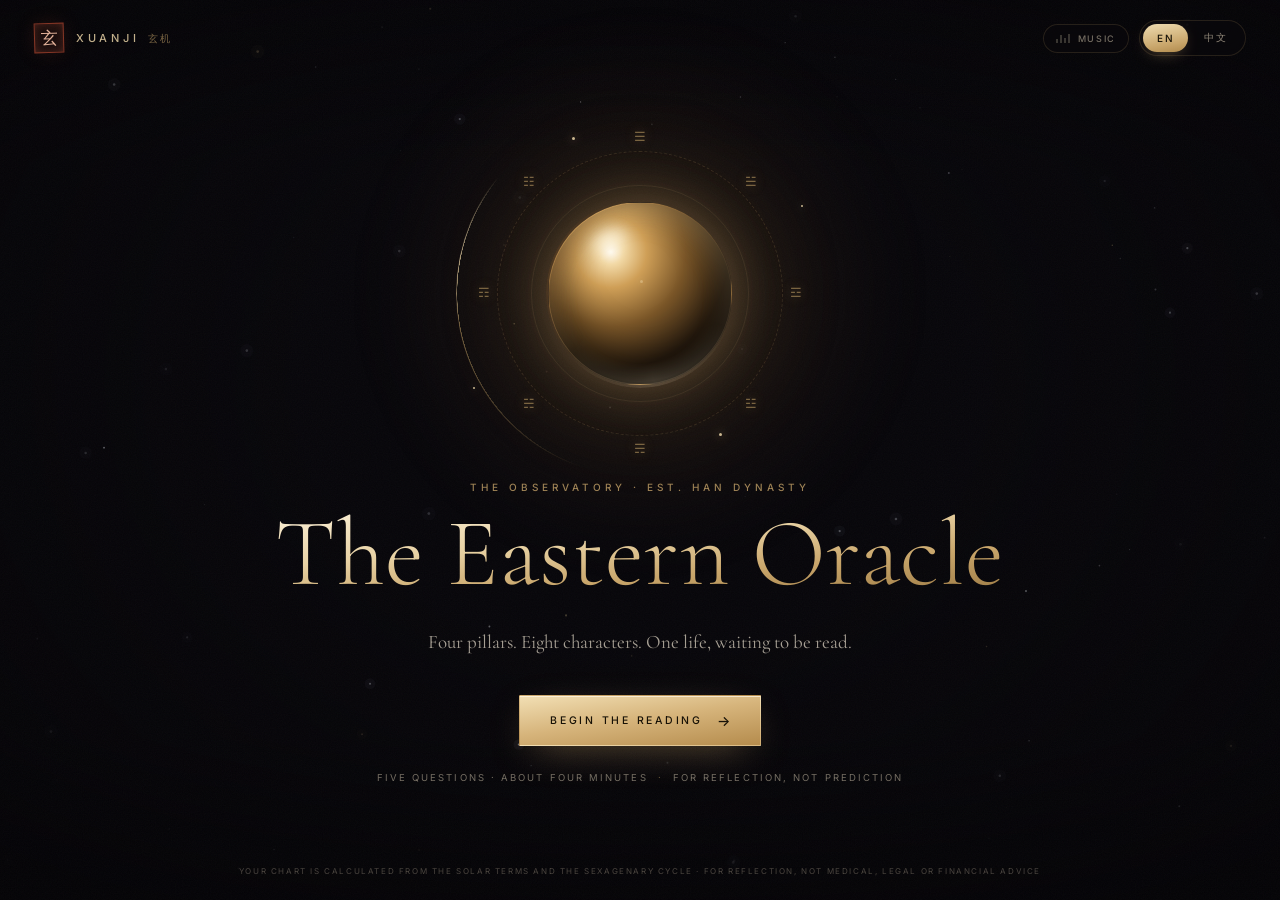
==== index.html @ 71533dc3 "Initial commit: 玄机 XUANJI - Eastern astrology reading app" ====
<!doctype html>
<html lang="en">
<head>
<meta charset="utf-8" />
<meta name="viewport" content="width=device-width, initial-scale=1, viewport-fit=cover" />
<title>XUANJI · 玄机 — The Eastern Oracle</title>
<meta name="description" content="A bilingual Eastern astrology reading: four pillars, five elements, and a scroll written for you. 东方命理 · 四柱八字 · 中英双语。" />
<meta name="theme-color" content="#07060a" />
<meta property="og:title" content="XUANJI · 玄机 — The Eastern Oracle" />
<meta property="og:description" content="Four pillars. Eight characters. One life, waiting to be read. A bilingual Eastern astrology reading." />
<link rel="icon" href="data:image/svg+xml,%3Csvg xmlns='http://www.w3.org/2000/svg' viewBox='0 0 64 64'%3E%3Crect width='64' height='64' fill='%2307060a'/%3E%3Crect x='10' y='10' width='44' height='44' fill='none' stroke='%23c8a56a' stroke-width='2'/%3E%3Ccircle cx='32' cy='32' r='9' fill='%23c8a56a'/%3E%3C/svg%3E" />
<link rel="preconnect" href="https://fonts.googleapis.com" />
<link rel="preconnect" href="https://fonts.gstatic.com" crossorigin />
<link href="https://fonts.googleapis.com/css2?family=Cormorant+Garamond:ital,wght@0,300;0,400;0,500;0,600;1,300;1,400&family=Inter:wght@300;400;500&display=swap" rel="stylesheet" />
<style>
/* ============================================================
   XUANJI · 玄机 — visual system
   ink, gold, cinnabar; slow light; nothing rushed
   ============================================================ */

:root {
  --ink: #07060a;
  --ink-2: #0b0910;
  --panel: rgba(20, 17, 24, .66);
  --panel-2: rgba(13, 11, 17, .82);
  --gold: #c8a56a;
  --gold-hi: #ecd6a8;
  --gold-deep: #8b6c3a;
  --gold-dim: rgba(200, 165, 106, .3);
  --line: rgba(200, 165, 106, .16);
  --line-soft: rgba(235, 225, 205, .08);
  --cinnabar: #a8442f;
  --cinnabar-hi: #d4634a;
  --jade: #7c9b8a;
  --paper: #eee4d2;
  --text: #c9c1b2;
  --muted: #918879;
  --serif: 'Cormorant Garamond', 'Iowan Old Style', Georgia, 'Times New Roman', serif;
  --zh: 'Songti SC', 'STSong', 'Noto Serif SC', 'SimSun', serif;
  --sans: 'Inter', -apple-system, BlinkMacSystemFont, 'Helvetica Neue', Arial, sans-serif;
  --ease: cubic-bezier(.16, 1, .3, 1);
}

* { box-sizing: border-box; }

html, body {
  margin: 0;
  padding: 0;
  min-height: 100%;
  background: var(--ink);
}

html { -webkit-text-size-adjust: 100%; }

body {
  font-family: var(--sans);
  color: var(--text);
  overflow: hidden;
  background:
    radial-gradient(1100px 760px at 72% -8%, rgba(62, 44, 78, .34), transparent 62%),
    radial-gradient(900px 700px at 8% 104%, rgba(92, 55, 32, .22), transparent 62%),
    radial-gradient(760px 520px at 46% 44%, rgba(42, 34, 26, .38), transparent 72%),
    #07060a;
}

html[lang="zh"] body { font-family: var(--zh); }

::selection { background: rgba(200, 165, 106, .28); color: #fff8ea; }

button, input, select { font-family: inherit; color: inherit; }
button { cursor: pointer; }
em { font-style: normal; }

/* ---------- fixed atmosphere ---------- */

#sky {
  position: fixed;
  inset: 0;
  width: 100%;
  height: 100%;
  z-index: 0;
  pointer-events: none;
}

.vignette {
  position: fixed;
  inset: 0;
  z-index: 1;
  pointer-events: none;
  background:
    radial-gradient(ellipse at 50% 42%, transparent 32%, rgba(4, 3, 6, .55) 78%, rgba(4, 3, 6, .9) 100%),
    linear-gradient(to bottom, rgba(4, 3, 6, .55), transparent 18%, transparent 82%, rgba(4, 3, 6, .7));
}

.grain {
  position: fixed;
  inset: -50%;
  z-index: 2;
  pointer-events: none;
  opacity: .035;
  background-image: url("data:image/svg+xml,%3Csvg xmlns='http://www.w3.org/2000/svg' width='240' height='240'%3E%3Cfilter id='n'%3E%3CfeTurbulence type='fractalNoise' baseFrequency='.85' numOctaves='3' stitchTiles='stitch'/%3E%3C/filter%3E%3Crect width='100%25' height='100%25' filter='url(%23n)'/%3E%3C/svg%3E");
  animation: grainShift 9s steps(6) infinite;
}

@keyframes grainShift {
  0% { transform: translate(0, 0); }
  20% { transform: translate(-2%, 1%); }
  40% { transform: translate(1%, -2%); }
  60% { transform: translate(-1%, 2%); }
  80% { transform: translate(2%, 1%); }
  100% { transform: translate(0, 0); }
}

/* ---------- top bar ---------- */

.topbar {
  position: fixed;
  top: 0;
  left: 0;
  right: 0;
  z-index: 60;
  display: flex;
  align-items: center;
  justify-content: space-between;
  padding: 20px 34px;
  pointer-events: none;
}

.topbar > * { pointer-events: auto; }

.brand {
  display: flex;
  align-items: center;
  gap: 12px;
  user-select: none;
}

.brand-seal {
  width: 30px;
  height: 30px;
  display: grid;
  place-items: center;
  font-family: var(--zh);
  font-size: 17px;
  color: #e3b199;
  border: 1px solid rgba(168, 68, 47, .75);
  background: rgba(168, 68, 47, .13);
  box-shadow: 0 0 22px -8px rgba(168, 68, 47, .8), inset 0 0 12px -4px rgba(212, 99, 74, .5);
  transform: rotate(-1.5deg);
}

.brand-word {
  font-size: 11px;
  letter-spacing: .34em;
  color: rgba(236, 214, 168, .82);
  font-weight: 500;
  text-transform: uppercase;
}

.brand-word em {
  font-family: var(--zh);
  letter-spacing: .18em;
  color: rgba(200, 165, 106, .6);
  font-size: 10px;
  margin-left: 2px;
}

.top-actions { display: flex; align-items: center; gap: 10px; }

.music {
  display: flex;
  align-items: center;
  gap: 8px;
  padding: 8px 12px;
  border: 1px solid var(--line);
  border-radius: 999px;
  background: rgba(10, 8, 13, .5);
  backdrop-filter: blur(10px);
  -webkit-backdrop-filter: blur(10px);
  color: rgba(145, 136, 121, .8);
  font-size: 9px;
  font-weight: 500;
  letter-spacing: .18em;
  text-transform: uppercase;
  transition: color .4s, border-color .4s, background .4s;
}

html[lang="zh"] .music { font-family: var(--zh); letter-spacing: .12em; }
.music:hover { color: var(--gold-hi); border-color: var(--gold-dim); }
.music.on { color: rgba(236, 214, 168, .92); border-color: rgba(200, 165, 106, .38); background: rgba(200, 165, 106, .06); }

.music-bars { display: flex; align-items: flex-end; gap: 2px; height: 10px; }
.music-bars i {
  display: block;
  width: 2px;
  height: 4px;
  background: currentColor;
  opacity: .45;
  transform-origin: bottom;
  transition: opacity .35s;
}
.music-bars i:nth-child(1) { height: 4px; }
.music-bars i:nth-child(2) { height: 8px; }
.music-bars i:nth-child(3) { height: 5px; }
.music-bars i:nth-child(4) { height: 9px; }

.music.on .music-bars i { opacity: 1; animation: eq 2.4s ease-in-out infinite; }
.music.on .music-bars i:nth-child(1) { animation-delay: -.4s; }
.music.on .music-bars i:nth-child(2) { animation-delay: -.9s; }
.music.on .music-bars i:nth-child(3) { animation-delay: -.2s; }
.music.on .music-bars i:nth-child(4) { animation-delay: -1.3s; }

@keyframes eq {
  0%, 100% { transform: scaleY(.5); }
  50% { transform: scaleY(1); }
}

.lang {
  display: flex;
  gap: 2px;
  padding: 3px;
  border: 1px solid var(--line);
  border-radius: 999px;
  background: rgba(10, 8, 13, .5);
  backdrop-filter: blur(10px);
  -webkit-backdrop-filter: blur(10px);
}

.lang button {
  border: 0;
  background: transparent;
  color: var(--muted);
  font-size: 10px;
  font-weight: 500;
  letter-spacing: .18em;
  padding: 7px 14px;
  border-radius: 999px;
  transition: color .4s, background .4s, box-shadow .4s;
}

.lang button:hover { color: var(--gold-hi); }

.lang button.on {
  color: #171207;
  background: linear-gradient(170deg, #efdcb0, #c8a56a 70%, #b08a4d);
  box-shadow: 0 4px 18px -8px rgba(200, 165, 106, .9);
}

/* ---------- stages ---------- */

.stage {
  position: fixed;
  inset: 0;
  z-index: 10;
  opacity: 0;
  visibility: hidden;
  pointer-events: none;
  transition: opacity .9s var(--ease), visibility .9s;
}

.stage.on {
  opacity: 1;
  visibility: visible;
  pointer-events: auto;
}

.stage.on > * { animation: stageIn 1.1s var(--ease) both; }

@keyframes stageIn {
  from { opacity: 0; transform: translateY(18px); }
  to { opacity: 1; transform: none; }
}

/* ---------- orb ---------- */

.orb {
  --s: 280px;
  position: relative;
  width: var(--s);
  height: var(--s);
  display: grid;
  place-items: center;
  pointer-events: none;
  flex: 0 0 auto;
}

.orb-lg { --s: clamp(220px, 30vw, 340px); }
.orb-md { --s: clamp(150px, 18vw, 215px); }

.orb-aura {
  position: absolute;
  inset: -32%;
  background: radial-gradient(circle, rgba(205, 158, 88, .2), rgba(160, 110, 60, .06) 45%, transparent 68%);
  filter: blur(26px);
  animation: auraPulse 8s ease-in-out infinite;
}

.orb-core {
  position: relative;
  width: 54%;
  height: 54%;
  border-radius: 50%;
  background:
    radial-gradient(circle at 34% 27%, #fffaf0 0%, #f2d9a6 7%, #cf9f57 20%, #7a5628 42%, #2a1d10 66%, #0a0809 100%);
  border: 1px solid rgba(236, 214, 168, .14);
  box-shadow:
    0 0 50px rgba(214, 172, 104, .32),
    0 0 130px rgba(190, 138, 70, .16),
    inset 0 -18px 44px rgba(0, 0, 0, .62),
    inset 0 10px 28px rgba(255, 226, 170, .22),
    inset 0 0 30px rgba(236, 214, 168, .12);
  animation: breathe 8s ease-in-out infinite;
}

.orb-core::before {
  content: '';
  position: absolute;
  inset: -2%;
  border-radius: 50%;
  background: conic-gradient(from 20deg, transparent 0 25%, rgba(255, 240, 205, .16) 42%, transparent 58%, rgba(140, 90, 40, .25) 76%, transparent 92%);
  mask: radial-gradient(circle, transparent 52%, #000 66%, transparent 92%);
  -webkit-mask: radial-gradient(circle, transparent 52%, #000 66%, transparent 92%);
  animation: spin 26s linear infinite;
}

.orb-core::after {
  content: '';
  position: absolute;
  top: 12%;
  left: 20%;
  width: 26%;
  height: 18%;
  border-radius: 50%;
  background: radial-gradient(ellipse, rgba(255, 250, 236, .7), transparent 70%);
  filter: blur(4px);
  transform: rotate(-24deg);
}

.orb-ring {
  position: absolute;
  border-radius: 50%;
  pointer-events: none;
}

.orb-ring.r1 {
  inset: -4%;
  background: conic-gradient(from 0deg, transparent 0 55%, rgba(201, 167, 106, .5) 72%, rgba(236, 214, 168, .7) 78%, transparent 86%);
  mask: radial-gradient(farthest-side, transparent calc(100% - 1.4px), #000 calc(100% - 1.2px));
  -webkit-mask: radial-gradient(farthest-side, transparent calc(100% - 1.4px), #000 calc(100% - 1.2px));
  animation: spin 32s linear infinite;
}

.orb-ring.r2 {
  inset: 8%;
  border: 1px dashed rgba(200, 165, 106, .17);
  animation: spin 90s linear infinite reverse;
}

.orb-ring.r3 {
  inset: 18%;
  border: 1px solid rgba(200, 165, 106, .1);
}

#introOrb .orb-ring.r1 { animation-duration: 16s; }
#introOrb .orb-ring.r2 { animation-duration: 45s; }

.orb-trigrams {
  position: absolute;
  inset: 0;
  animation: spin 150s linear infinite;
}

.orb-trigrams span {
  position: absolute;
  left: 50%;
  top: 50%;
  font-family: var(--zh);
  font-size: 13px;
  color: rgba(200, 165, 106, .55);
  transform: translate(-50%, -50%) rotate(var(--a)) translateY(calc(var(--s) * -0.46)) rotate(calc(var(--a) * -1));
  text-shadow: 0 0 12px rgba(200, 165, 106, .35);
}

.mote {
  position: absolute;
  width: 3px;
  height: 3px;
  border-radius: 50%;
  background: rgba(236, 214, 168, .85);
  box-shadow: 0 0 10px rgba(236, 214, 168, .8);
  animation: moteFloat 12s ease-in-out infinite;
}

.mote.m1 { top: 4%; left: 30%; animation-delay: -1s; }
.mote.m2 { top: 24%; right: 2%; animation-delay: -4s; width: 2px; height: 2px; }
.mote.m3 { bottom: 8%; right: 26%; animation-delay: -7s; }
.mote.m4 { bottom: 22%; left: 1%; animation-delay: -2.5s; width: 2px; height: 2px; }
.mote.m5 { top: 46%; left: 50%; animation-delay: -9s; opacity: .5; }

.orb.speaking .orb-core { animation: speakPulse 2.4s ease-in-out infinite; }
.orb.speaking .orb-aura { opacity: 1; animation-duration: 3.4s; }

@keyframes breathe {
  0%, 100% { transform: scale(1); filter: brightness(1); }
  50% { transform: scale(1.035); filter: brightness(1.12); }
}

@keyframes speakPulse {
  0%, 100% { transform: scale(1); box-shadow: 0 0 50px rgba(214, 172, 104, .32), 0 0 130px rgba(190, 138, 70, .16), inset 0 -14px 40px rgba(0, 0, 0, .75); }
  50% { transform: scale(1.055); box-shadow: 0 0 80px rgba(224, 184, 116, .5), 0 0 180px rgba(200, 150, 80, .26), inset 0 -14px 40px rgba(0, 0, 0, .7); }
}

@keyframes auraPulse {
  0%, 100% { opacity: .7; transform: scale(1); }
  50% { opacity: 1; transform: scale(1.08); }
}

@keyframes moteFloat {
  0%, 100% { transform: translate3d(0, 0, 0); opacity: .35; }
  50% { transform: translate3d(10px, -22px, 0); opacity: 1; }
}

@keyframes spin { to { transform: rotate(360deg); } }

/* ---------- intro ---------- */

.intro {
  display: flex;
  flex-direction: column;
  align-items: center;
  justify-content: center;
  text-align: center;
  padding: 96px 26px 90px;
  overflow-y: auto;
}

.intro::-webkit-scrollbar { width: 0; }

.intro-inner {
  display: flex;
  flex-direction: column;
  align-items: center;
  max-width: 900px;
  margin: auto;
}

.intro .orb { margin-bottom: clamp(6px, 2vh, 22px); }

.eyebrow {
  margin: 0;
  font-size: 10px;
  font-weight: 500;
  letter-spacing: .4em;
  text-transform: uppercase;
  color: rgba(200, 165, 106, .78);
}

html[lang="zh"] .eyebrow { font-family: var(--zh); letter-spacing: .36em; }

.intro .eyebrow { animation: rise 1.4s var(--ease) both .5s; }

.display {
  margin: 14px 0 0;
  font-family: var(--serif);
  font-weight: 300;
  font-size: clamp(46px, 8vw, 96px);
  line-height: .98;
  letter-spacing: .005em;
  background: linear-gradient(175deg, #fbf1da 0%, #e8d2a4 38%, #c8a56a 66%, #96743f 100%);
  -webkit-background-clip: text;
  background-clip: text;
  color: transparent;
  -webkit-text-fill-color: transparent;
  filter: drop-shadow(0 10px 40px rgba(200, 165, 106, .16));
  animation: rise 1.6s var(--ease) both .7s;
}

html[lang="zh"] .display {
  font-family: var(--zh);
  font-size: clamp(42px, 7vw, 82px);
  letter-spacing: .16em;
  padding-left: .16em;
}

.intro-sub {
  margin: 24px 0 0;
  max-width: 480px;
  font-family: var(--serif);
  font-size: clamp(16px, 1.6vw, 19px);
  line-height: 1.75;
  color: rgba(201, 193, 178, .82);
  animation: rise 1.5s var(--ease) both 1s;
}

html[lang="zh"] .intro-sub { font-family: var(--zh); font-size: 15px; line-height: 2; letter-spacing: .06em; }

.intro .btn-begin { margin-top: clamp(26px, 4vh, 44px); animation: rise 1.4s var(--ease) both 1.3s; }

.intro-meta {
  display: flex;
  align-items: center;
  gap: 10px;
  margin: 26px 0 0;
  font-size: 9.5px;
  letter-spacing: .22em;
  text-transform: uppercase;
  color: rgba(145, 136, 121, .8);
  animation: rise 1.4s var(--ease) both 1.55s;
}

html[lang="zh"] .intro-meta { letter-spacing: .14em; }

.intro-meta .dot { color: rgba(200, 165, 106, .5); }

.intro-footer {
  position: absolute;
  bottom: 22px;
  left: 0;
  right: 0;
  margin: 0;
  padding: 0 24px;
  font-size: 8px;
  letter-spacing: .2em;
  line-height: 1.8;
  text-align: center;
  text-transform: uppercase;
  color: rgba(120, 112, 100, .6);
}

html[lang="zh"] .intro-footer { letter-spacing: .1em; text-transform: none; }

/* ---------- buttons ---------- */

.btn {
  position: relative;
  display: inline-flex;
  align-items: center;
  justify-content: center;
  gap: 14px;
  padding: 16px 30px;
  border: 1px solid var(--gold-dim);
  border-radius: 1px;
  background: transparent;
  color: var(--gold-hi);
  font-size: 10.5px;
  font-weight: 500;
  letter-spacing: .26em;
  text-transform: uppercase;
  overflow: hidden;
  transition: border-color .5s var(--ease), box-shadow .5s var(--ease), color .4s, transform .5s var(--ease);
}

html[lang="zh"] .btn { font-family: var(--zh); letter-spacing: .22em; font-size: 12px; }

.btn .arrow {
  font-style: normal;
  font-size: 14px;
  letter-spacing: 0;
  transition: transform .6s var(--ease);
}

.btn::before {
  content: '';
  position: absolute;
  inset: 0;
  background: linear-gradient(100deg, transparent, rgba(236, 214, 168, .16), transparent);
  transform: translateX(-120%);
  transition: transform .9s var(--ease);
}

.btn:hover::before { transform: translateX(120%); }
.btn:hover { border-color: rgba(200, 165, 106, .62); box-shadow: 0 0 46px -14px rgba(200, 165, 106, .55); }
.btn:hover .arrow { transform: translateX(5px); }
.btn:active { transform: scale(.985); }
.btn:disabled { opacity: .3; pointer-events: none; }

.btn-solid {
  background: linear-gradient(172deg, #f2dfb4 0%, #d6b47b 48%, #b58c4d 100%);
  border-color: transparent;
  color: #171106;
  box-shadow: 0 10px 40px -16px rgba(200, 165, 106, .75), inset 0 1px 0 rgba(255, 250, 236, .7);
}

.btn-solid:hover {
  box-shadow: 0 16px 50px -14px rgba(214, 178, 112, .8), inset 0 1px 0 rgba(255, 250, 236, .8);
  color: #0d0903;
}

.btn-solid::before { background: linear-gradient(100deg, transparent, rgba(255, 255, 255, .45), transparent); }

.btn-ghost {
  border-color: rgba(235, 225, 205, .14);
  color: rgba(201, 193, 178, .78);
  padding: 13px 20px;
  letter-spacing: .2em;
}

.btn-ghost:hover { color: var(--gold-hi); border-color: var(--gold-dim); }

/* ---------- dialogue ---------- */

.dialogue {
  display: grid;
  grid-template-columns: .82fr 1.18fr;
  align-items: center;
  gap: clamp(30px, 5vw, 74px);
  width: min(1120px, 100%);
  margin: auto;
  padding: 96px 40px 60px;
  min-height: 100%;
}

.guide {
  display: flex;
  flex-direction: column;
  align-items: center;
  gap: 18px;
}

.guide-name {
  margin: 0;
  font-size: 9.5px;
  letter-spacing: .4em;
  text-transform: uppercase;
  color: rgba(200, 165, 106, .78);
  padding-left: .4em;
}

html[lang="zh"] .guide-name { font-family: var(--zh); letter-spacing: .3em; }

.ask-wrap { position: relative; }

.ask-card {
  position: relative;
  display: flex;
  flex-direction: column;
  min-height: 468px;
  padding: clamp(30px, 4vw, 52px);
  background:
    linear-gradient(158deg, rgba(27, 23, 32, .84) 0%, rgba(14, 12, 18, .9) 62%, rgba(11, 9, 14, .92) 100%);
  border: 1px solid var(--line);
  box-shadow: 0 40px 120px -40px rgba(0, 0, 0, .9), inset 0 1px 0 rgba(255, 240, 210, .05);
  backdrop-filter: blur(20px);
  -webkit-backdrop-filter: blur(20px);
}

.ask-card::before {
  content: '';
  position: absolute;
  inset: 9px;
  border: 1px solid rgba(235, 225, 205, .045);
  pointer-events: none;
}

.ask-card::after {
  content: '';
  position: absolute;
  top: 0;
  left: 8%;
  right: 8%;
  height: 1px;
  background: linear-gradient(90deg, transparent, rgba(236, 214, 168, .55), transparent);
}

.ask-card.in { animation: cardIn .9s var(--ease) both; }
.ask-card.leaving { animation: cardOut .3s ease both; }

@keyframes cardIn {
  from { opacity: 0; transform: translateY(16px) scale(.995); filter: blur(4px); }
  to { opacity: 1; transform: none; filter: blur(0); }
}

@keyframes cardOut {
  to { opacity: 0; transform: translateY(-10px); filter: blur(4px); }
}

.ask-card.shake { animation: shake .45s ease; }

@keyframes shake {
  0%, 100% { transform: translateX(0); }
  20% { transform: translateX(-7px); }
  45% { transform: translateX(5px); }
  70% { transform: translateX(-3px); }
}

.ask-top {
  display: flex;
  align-items: center;
  justify-content: space-between;
  gap: 20px;
  margin-bottom: 26px;
}

.ask-step {
  font-size: 9px;
  letter-spacing: .3em;
  text-transform: uppercase;
  color: rgba(200, 165, 106, .62);
}

html[lang="zh"] .ask-step { font-family: var(--zh); letter-spacing: .2em; }

.step-dots { display: flex; gap: 11px; align-items: center; }

.sd {
  width: 7px;
  height: 7px;
  transform: rotate(45deg);
  border: 1px solid rgba(200, 165, 106, .3);
  transition: .5s var(--ease);
}

.sd.done { background: rgba(200, 165, 106, .55); border-color: transparent; }

.sd.now {
  background: var(--gold-hi);
  border-color: var(--gold-hi);
  box-shadow: 0 0 12px rgba(236, 214, 168, .9);
  animation: dotPulse 2.6s ease-in-out infinite;
}

@keyframes dotPulse {
  0%, 100% { box-shadow: 0 0 8px rgba(236, 214, 168, .5); }
  50% { box-shadow: 0 0 18px rgba(236, 214, 168, 1); }
}

.ask-q {
  margin: 0;
  min-height: 3.1em;
  font-family: var(--serif);
  font-size: clamp(23px, 2.6vw, 33px);
  font-weight: 300;
  line-height: 1.46;
  color: #efe6d5;
  cursor: default;
  text-wrap: pretty;
}

html[lang="zh"] .ask-q {
  font-family: var(--zh);
  font-size: clamp(19px, 1.95vw, 24px);
  line-height: 1.8;
  letter-spacing: .04em;
}

html[lang="zh"] .inp::placeholder { font-style: normal; }

.ask-q::after {
  content: '';
  display: inline-block;
  width: 1px;
  height: .95em;
  margin-left: 6px;
  vertical-align: -0.12em;
  background: rgba(236, 214, 168, .8);
  animation: caret 1s steps(1) infinite;
}

.ask-q.typed::after { display: none; }

@keyframes caret { 50% { opacity: 0; } }

.ask-field { margin-top: 34px; }

.field { position: relative; }

.inp {
  display: block;
  width: 100%;
  padding: 10px 2px 12px;
  background: transparent;
  border: 0;
  border-bottom: 1px solid rgba(200, 165, 106, .24);
  border-radius: 0;
  color: #f4ecdc;
  font-family: var(--serif);
  font-size: clamp(24px, 2.4vw, 31px);
  line-height: 1.3;
  outline: none;
  transition: border-color .5s var(--ease), box-shadow .5s var(--ease);
  color-scheme: dark;
}

.inp::placeholder { color: rgba(145, 136, 121, .38); font-style: italic; }
.inp:focus { border-bottom-color: rgba(200, 165, 106, .85); box-shadow: 0 18px 30px -30px rgba(236, 214, 168, .9); }

.inp[type="date"], .inp[type="time"] { font-family: var(--sans); font-size: clamp(20px, 2vw, 25px); letter-spacing: .04em; }

.inp::-webkit-calendar-picker-indicator {
  filter: invert(.75) sepia(.45) saturate(2);
  opacity: .55;
  cursor: pointer;
  transition: opacity .3s;
}

.inp::-webkit-calendar-picker-indicator:hover { opacity: 1; }

.field-hint {
  margin: 12px 0 0;
  font-size: 10px;
  letter-spacing: .16em;
  line-height: 1.7;
  color: rgba(145, 136, 121, .75);
}

html[lang="zh"] .field-hint { font-family: var(--zh); letter-spacing: .08em; font-size: 11px; }

.tz-row {
  display: flex;
  align-items: center;
  gap: 14px;
  margin-top: 16px;
  padding-top: 14px;
  border-top: 1px dashed rgba(235, 225, 205, .07);
  font-size: 10px;
  letter-spacing: .14em;
  text-transform: uppercase;
  color: rgba(145, 136, 121, .7);
}

.tz-select {
  flex: 1;
  max-width: 260px;
  padding: 8px 30px 8px 10px;
  appearance: none;
  -webkit-appearance: none;
  background:
    linear-gradient(45deg, transparent 50%, rgba(200, 165, 106, .7) 50%) calc(100% - 13px) 50% / 4px 4px no-repeat,
    linear-gradient(135deg, rgba(200, 165, 106, .7) 50%, transparent 50%) calc(100% - 9px) 50% / 4px 4px no-repeat,
    rgba(255, 255, 255, .03);
  border: 1px solid var(--line-soft);
  color: rgba(201, 193, 178, .85);
  font-size: 11px;
  letter-spacing: .04em;
  outline: none;
}

.inp[list]::-webkit-calendar-picker-indicator { display: none; opacity: 0; }

.tz-select:focus { border-color: var(--gold-dim); }

.gender { display: grid; grid-template-columns: 1fr 1fr; gap: 14px; }

.gender-card {
  position: relative;
  display: flex;
  flex-direction: column;
  align-items: center;
  gap: 6px;
  padding: 26px 16px 22px;
  background: rgba(255, 255, 255, .015);
  border: 1px solid var(--line-soft);
  color: var(--muted);
  transition: .5s var(--ease);
  overflow: hidden;
}

.gender-card::after {
  content: '';
  position: absolute;
  inset: 0;
  background: radial-gradient(circle at 50% 120%, rgba(200, 165, 106, .16), transparent 65%);
  opacity: 0;
  transition: opacity .6s;
}

.gender-card:hover { border-color: var(--gold-dim); color: var(--gold-hi); }
.gender-card:hover::after { opacity: 1; }
.gender-card.sel { border-color: rgba(200, 165, 106, .65); color: var(--gold-hi); box-shadow: inset 0 0 40px -20px rgba(236, 214, 168, .6), 0 0 40px -22px rgba(200, 165, 106, .8); }
.gender-card.sel::after { opacity: 1; }

.g-symbol { font-size: 27px; line-height: 1; color: rgba(200, 165, 106, .8); }
.g-label { font-family: var(--serif); font-size: 23px; color: #efe6d5; }
html[lang="zh"] .g-label { font-family: var(--zh); font-size: 21px; }
.g-sub { font-size: 8.5px; letter-spacing: .3em; text-transform: uppercase; color: rgba(145, 136, 121, .8); }
html[lang="zh"] .g-sub { font-family: var(--zh); letter-spacing: .18em; }

.skip-link {
  display: inline-block;
  margin-top: 22px;
  padding: 0;
  background: none;
  border: 0;
  border-bottom: 1px dotted rgba(145, 136, 121, .45);
  color: rgba(145, 136, 121, .85);
  font-size: 10px;
  letter-spacing: .16em;
  transition: color .4s, border-color .4s;
}

.skip-link:hover { color: var(--gold-hi); border-color: var(--gold-dim); }

.confirm-rows { border-top: 1px solid var(--line-soft); }

.crow {
  display: grid;
  grid-template-columns: 104px 1fr auto;
  align-items: baseline;
  gap: 14px;
  padding: 13px 0;
  border-bottom: 1px solid rgba(235, 225, 205, .06);
}

.crow-k { font-size: 9px; letter-spacing: .24em; text-transform: uppercase; color: rgba(145, 136, 121, .8); }
html[lang="zh"] .crow-k { font-family: var(--zh); letter-spacing: .12em; }
.crow-v { font-family: var(--serif); font-size: 18px; color: #e9dfcd; }
html[lang="zh"] .crow-v { font-family: var(--zh); font-size: 16px; }
.crow-edit {
  background: none; border: 0; padding: 0;
  font-size: 9px; letter-spacing: .18em; text-transform: uppercase;
  color: rgba(200, 165, 106, .55);
  border-bottom: 1px solid transparent;
  transition: .4s;
}
.crow-edit:hover { color: var(--gold-hi); border-color: var(--gold-dim); }

.confirm-tz { margin-top: 14px; font-size: 9px; letter-spacing: .16em; color: rgba(145, 136, 121, .6); }

.ask-actions {
  display: flex;
  align-items: center;
  justify-content: space-between;
  gap: 18px;
  margin-top: auto;
  padding-top: 34px;
}

.ask-actions .btn { padding: 15px 26px; }
.ask-card.is-confirm .ask-actions { margin-top: 30px; }

/* ---------- casting ---------- */

.casting {
  display: flex;
  flex-direction: column;
  align-items: center;
  justify-content: center;
  text-align: center;
  padding: 40px 26px;
}

.casting-orb { --s: clamp(190px, 24vw, 260px); margin-bottom: 58px; }
.casting .orb-ring.r1 { animation-duration: 6s; }
.casting .orb-ring.r2 { animation-duration: 18s; }

.cast-title {
  margin: 6px 0 26px;
  font-size: 9.5px;
  letter-spacing: .44em;
  text-transform: uppercase;
  color: rgba(200, 165, 106, .7);
  padding-left: .44em;
}
html[lang="zh"] .cast-title { font-family: var(--zh); letter-spacing: .3em; }

.cast-lines {
  display: flex;
  flex-direction: column;
  gap: 12px;
  min-height: 132px;
  align-items: center;
  justify-content: flex-start;
}

.cast-line {
  margin: 0;
  font-family: var(--serif);
  font-size: 17px;
  font-style: italic;
  color: rgba(201, 193, 178, .34);
  opacity: 0;
  transform: translateY(8px);
  transition: opacity .9s var(--ease), transform .9s var(--ease), color .9s;
  animation: castLineIn 1s var(--ease) both;
  animation-delay: calc(var(--i) * 0.08s + .1s);
}

.cast-line.on { opacity: .55; transform: none; color: rgba(236, 214, 168, .62); }
.cast-line.active { opacity: 1; color: rgba(246, 232, 201, .95); text-shadow: 0 0 24px rgba(236, 214, 168, .25); }
html[lang="zh"] .cast-line { font-family: var(--zh); font-style: normal; font-size: 14px; letter-spacing: .16em; }

@keyframes castLineIn { from { opacity: 0; transform: translateY(8px); } to { opacity: .34; } }

.cast-stems {
  position: absolute;
  inset: 0;
  animation: spin 44s linear infinite;
  pointer-events: none;
}

.cast-stems span {
  position: absolute;
  left: 50%;
  top: 50%;
  font-family: var(--zh);
  font-size: 14px;
  color: rgba(200, 165, 106, .36);
  text-shadow: 0 0 14px rgba(200, 165, 106, .25);
  transform: translate(-50%, -50%) rotate(var(--a)) translateY(calc(var(--s) * -0.62)) rotate(calc(var(--a) * -1));
  animation: stemIn 1.6s var(--ease) both;
  animation-delay: calc(var(--i) * .12s + .4s);
}

@keyframes stemIn { from { opacity: 0; } }

.cast-done {
  margin: 4px 0 0;
  font-family: var(--serif);
  font-size: 21px;
  color: var(--gold-hi);
  letter-spacing: .04em;
  animation: rise 1.2s var(--ease) both;
}

.cast-progress {
  width: min(300px, 60vw);
  height: 1px;
  margin-top: 34px;
  background: rgba(235, 225, 205, .1);
  overflow: hidden;
}

.cast-progress i {
  display: block;
  height: 100%;
  width: 0;
  background: linear-gradient(90deg, rgba(200, 165, 106, .2), #ecd6a8);
  box-shadow: 0 0 12px rgba(236, 214, 168, .7);
  transition: width 1s var(--ease);
}

/* ---------- reading shell ---------- */

.reading {
  display: flex;
  flex-direction: column;
  padding-top: 62px;
}

.reading-head {
  display: flex;
  align-items: center;
  justify-content: space-between;
  padding: 8px 42px 8px;
  font-size: 9px;
  letter-spacing: .32em;
  text-transform: uppercase;
  color: rgba(200, 165, 106, .55);
  border-bottom: 1px solid rgba(235, 225, 205, .05);
  flex: 0 0 auto;
}

html[lang="zh"] .reading-head { font-family: var(--zh); letter-spacing: .2em; }

.reading-scroll {
  flex: 1;
  overflow-y: auto;
  overflow-x: hidden;
  padding: 34px 42px 110px;
  opacity: 1;
  transform: none;
  transition: opacity .24s ease, transform .24s ease;
  scrollbar-width: thin;
  scrollbar-color: rgba(200, 165, 106, .25) transparent;
}

.reading-scroll.fading { opacity: 0; transform: translateY(10px); }

.reading-scroll::-webkit-scrollbar { width: 8px; }
.reading-scroll::-webkit-scrollbar-thumb { background: rgba(200, 165, 106, .2); border-radius: 8px; }
.reading-scroll::-webkit-scrollbar-track { background: transparent; }

#pages { max-width: 1060px; margin: 0 auto; }

.page { display: none; }
.page.is-current { display: block; }

.page-inner { padding-bottom: 30px; }

.page-head { margin-bottom: clamp(26px, 3.2vw, 40px); }

.page-title {
  margin: 12px 0 0;
  font-family: var(--serif);
  font-weight: 300;
  font-size: clamp(34px, 4.6vw, 56px);
  line-height: 1.05;
  letter-spacing: .01em;
  background: linear-gradient(172deg, #f9efd9 0%, #e6cf9f 42%, #c8a56a 72%, #a3814c 100%);
  -webkit-background-clip: text;
  background-clip: text;
  color: transparent;
  -webkit-text-fill-color: transparent;
}

html[lang="zh"] .page-title { font-family: var(--zh); font-size: clamp(30px, 3.9vw, 46px); letter-spacing: .14em; }

.page-lede {
  margin: 18px 0 0;
  max-width: 660px;
  font-family: var(--serif);
  font-size: clamp(15px, 1.5vw, 18px);
  line-height: 1.8;
  color: rgba(201, 193, 178, .8);
}

html[lang="zh"] .page-lede { font-family: var(--zh); font-size: 14.5px; line-height: 2; letter-spacing: .04em; }

.page-meta {
  margin: 14px 0 0;
  font-size: 9.5px;
  letter-spacing: .2em;
  text-transform: uppercase;
  color: rgba(145, 136, 121, .7);
}

html[lang="zh"] .page-meta { font-family: var(--zh); letter-spacing: .1em; }

.page.is-current .reveal { animation: rise .95s var(--ease) both; animation-delay: calc(var(--i, 0) * 62ms + 120ms); }

#pages.lang-swap .reveal,
#pages.lang-swap .pillar,
#pages.lang-swap .ring-seg,
#pages.lang-swap .el-row,
#pages.lang-swap .el-bar i,
#pages.lang-swap .chip,
#pages.lang-swap .luck,
#pages.lang-swap .year-row,
#pages.lang-swap .summary-seal { animation: none !important; }

.page-lede, .body-text, .summary-text { text-wrap: pretty; }

@keyframes rise {
  from { opacity: 0; transform: translateY(18px); filter: blur(3px); }
  to { opacity: 1; transform: none; filter: blur(0); }
}

/* ---------- I. chart ---------- */

.pillars {
  display: grid;
  grid-template-columns: repeat(4, 1fr);
  gap: 12px;
  margin-bottom: 22px;
}

.pillar {
  position: relative;
  display: flex;
  flex-direction: column;
  align-items: center;
  gap: 4px;
  padding: 20px 10px 18px;
  background: linear-gradient(180deg, rgba(24, 20, 29, .72), rgba(12, 10, 16, .72));
  border: 1px solid rgba(235, 225, 205, .07);
  overflow: hidden;
  animation: rise .95s var(--ease) both;
  animation-delay: calc(var(--i) * 80ms + 150ms);
}

.pillar::before {
  content: '';
  position: absolute;
  top: 0; left: 0; right: 0;
  height: 1px;
  background: linear-gradient(90deg, transparent, rgba(236, 214, 168, .22), transparent);
}

.pillar.is-self {
  border-color: rgba(200, 165, 106, .42);
  background: linear-gradient(180deg, rgba(42, 33, 24, .72), rgba(16, 12, 14, .82));
  box-shadow: 0 0 60px -26px rgba(200, 165, 106, .75), inset 0 0 50px -30px rgba(236, 214, 168, .5);
}

.p-glow {
  position: absolute;
  top: -40%;
  left: 50%;
  width: 120%;
  height: 120%;
  transform: translateX(-50%);
  background: radial-gradient(circle at 50% 20%, rgba(236, 214, 168, .16), transparent 55%);
  pointer-events: none;
}

.p-label {
  font-size: 8.5px;
  letter-spacing: .3em;
  text-transform: uppercase;
  color: rgba(200, 165, 106, .62);
  display: flex;
  flex-direction: column;
  align-items: center;
  gap: 3px;
  margin-bottom: 8px;
}

.p-label em { font-family: var(--zh); font-size: 9px; letter-spacing: .12em; color: rgba(145, 136, 121, .7); }

.p-char {
  font-family: var(--zh);
  font-size: clamp(42px, 5vw, 62px);
  line-height: 1.06;
  color: #efdfbb;
  text-shadow: 0 0 30px rgba(236, 214, 168, .18);
}

.p-branch { color: var(--el, #c9cdd4); opacity: .92; }

.p-py { margin-top: 8px; font-size: 9px; letter-spacing: .1em; color: rgba(145, 136, 121, .8); }

.p-god {
  margin-top: 6px;
  padding: 4px 9px;
  font-size: 8px;
  letter-spacing: .12em;
  color: rgba(201, 193, 178, .7);
  border: 1px solid rgba(235, 225, 205, .09);
  white-space: nowrap;
}

.chart-split { display: grid; grid-template-columns: 1.06fr .94fr; gap: 14px; }

.panel {
  position: relative;
  padding: clamp(22px, 2.4vw, 32px);
  background: linear-gradient(160deg, rgba(22, 18, 27, .62), rgba(12, 10, 16, .72));
  border: 1px solid rgba(235, 225, 205, .07);
  overflow: hidden;
}

.panel::after {
  content: '';
  position: absolute;
  right: -40px;
  bottom: -40px;
  width: 140px;
  height: 140px;
  border: 1px solid rgba(200, 165, 106, .06);
  transform: rotate(45deg);
  pointer-events: none;
}

.panel-k {
  margin: 0 0 16px;
  font-size: 8.5px;
  letter-spacing: .3em;
  text-transform: uppercase;
  color: rgba(200, 165, 106, .6);
}

html[lang="zh"] .panel-k { font-family: var(--zh); letter-spacing: .16em; }

.dm-head { display: flex; align-items: center; gap: 16px; margin-bottom: 14px; }

.dm-char {
  font-family: var(--zh);
  font-size: clamp(48px, 5vw, 62px);
  line-height: 1;
  color: #f0dfb8;
  text-shadow: 0 0 40px rgba(236, 214, 168, .25);
}

.dm-name { margin: 0; font-family: var(--serif); font-weight: 400; font-size: 21px; color: #ecdfc8; }
.dm-name span { display: block; font-size: 12px; letter-spacing: .16em; text-transform: uppercase; color: rgba(200, 165, 106, .68); margin-top: 4px; }
html[lang="zh"] .dm-name { font-family: var(--zh); }
html[lang="zh"] .dm-name span { font-family: var(--sans); letter-spacing: .18em; font-size: 10px; }

.dm-py { margin: 7px 0 0; font-size: 9.5px; letter-spacing: .14em; text-transform: uppercase; color: rgba(145, 136, 121, .75); }

.dm-essence {
  margin: 16px 0 14px;
  font-family: var(--serif);
  font-style: italic;
  font-size: 18px;
  line-height: 1.65;
  color: rgba(236, 214, 168, .9);
}

html[lang="zh"] .dm-essence { font-family: var(--zh); font-style: normal; font-size: 15px; line-height: 1.9; }

.body-text {
  margin: 0 0 12px;
  font-size: 13.5px;
  line-height: 1.95;
  color: rgba(201, 193, 178, .84);
  letter-spacing: .005em;
}

html[lang="zh"] .body-text { font-family: var(--zh); font-size: 13.5px; line-height: 2.05; letter-spacing: .03em; }

.body-text:last-child { margin-bottom: 0; }
.body-text.muted { color: rgba(145, 136, 121, .78); }
.body-text.small { font-size: 12px; line-height: 1.85; }
.body-text.lead-in { font-size: 15px; line-height: 1.9; color: rgba(219, 210, 194, .92); }
html[lang="zh"] .body-text.lead-in { font-size: 14.5px; }

.season-line {
  display: flex;
  align-items: center;
  gap: 10px;
  margin: 16px 0 0;
  padding-top: 14px;
  border-top: 1px solid rgba(235, 225, 205, .06);
  font-size: 9px;
  letter-spacing: .16em;
  text-transform: uppercase;
  color: rgba(200, 165, 106, .55);
}

html[lang="zh"] .season-line { font-family: var(--zh); letter-spacing: .08em; text-transform: none; font-size: 10.5px; }

.season-line i { width: 22px; height: 1px; background: rgba(200, 165, 106, .45); flex: 0 0 auto; }

.el-wrap { display: flex; align-items: center; gap: 18px; }

.el-ring { width: clamp(140px, 16vw, 186px); height: auto; flex: 0 0 auto; }

.ring-track { fill: none; stroke: rgba(235, 225, 205, .06); stroke-width: 9; }

.ring-seg {
  fill: none;
  stroke-width: 9;
  stroke-linecap: butt;
  animation: drawRing 1.1s var(--ease) both;
}

@keyframes drawRing { from { stroke-dasharray: 0 999; } }

.ring-char {
  text-anchor: middle;
  font-family: var(--zh);
  font-size: 36px;
  fill: #ecdfc8;
}

.ring-sub {
  text-anchor: middle;
  font-family: var(--sans);
  font-size: 7px;
  letter-spacing: .16em;
  text-transform: uppercase;
  fill: rgba(201, 193, 178, .55);
}

.el-legend { flex: 1; display: flex; flex-direction: column; gap: 9px; }

.el-row {
  display: grid;
  grid-template-columns: 7px 74px 1fr 38px;
  align-items: center;
  gap: 8px;
  font-size: 10px;
  letter-spacing: .06em;
  color: rgba(201, 193, 178, .8);
  animation: rise .9s var(--ease) both;
  animation-delay: calc(var(--i) * 60ms + 500ms);
}

html[lang="zh"] .el-row { font-family: var(--zh); }

.el-dot { width: 6px; height: 6px; border-radius: 50%; box-shadow: 0 0 8px currentColor; }
.el-name { white-space: nowrap; }
.el-name em { font-family: var(--zh); color: rgba(145, 136, 121, .7); margin-left: 4px; font-size: 9px; }
.el-bar { height: 2px; background: rgba(235, 225, 205, .07); overflow: hidden; }
.el-bar i { display: block; height: 100%; width: var(--w); transform-origin: left; animation: growBar 1.2s var(--ease) both; animation-delay: 800ms; }
.el-val { text-align: right; color: rgba(145, 136, 121, .8); font-variant-numeric: tabular-nums; }

@keyframes growBar { from { transform: scaleX(0); } }

/* ---------- II. self ---------- */

.self-hero { text-align: center; margin: 0 auto clamp(24px, 3.4vw, 38px); max-width: 760px; }

.self-epithet {
  margin: 0;
  font-family: var(--serif);
  font-size: clamp(28px, 3.6vw, 42px);
  font-weight: 300;
  color: #efe3ca;
  letter-spacing: .02em;
}

.self-epithet span {
  display: block;
  margin-top: 8px;
  font-family: var(--sans);
  font-size: 9px;
  letter-spacing: .3em;
  text-transform: uppercase;
  color: rgba(200, 165, 106, .6);
}

.self-essence {
  margin: 20px auto 0;
  max-width: 560px;
  font-family: var(--serif);
  font-style: italic;
  font-size: clamp(17px, 1.9vw, 21px);
  line-height: 1.7;
  color: rgba(236, 214, 168, .86);
}

html[lang="zh"] .self-essence { font-family: var(--zh); font-style: normal; font-size: 16px; line-height: 1.95; }

.chips { display: flex; flex-wrap: wrap; gap: 8px; margin-top: 22px; justify-content: center; }
.chips-start { justify-content: flex-start; margin-top: 12px; }

.chip {
  padding: 6px 13px;
  font-size: 9.5px;
  letter-spacing: .14em;
  color: rgba(219, 210, 194, .82);
  border: 1px solid rgba(200, 165, 106, .22);
  border-radius: 999px;
  max-width: 100%;
  line-height: 1.55;
  text-align: left;
  background: rgba(200, 165, 106, .04);
  animation: rise .8s var(--ease) both;
  animation-delay: calc(var(--i) * 80ms + 300ms);
}

html[lang="zh"] .chip { font-family: var(--zh); letter-spacing: .08em; font-size: 11px; }

.grid-2 { display: grid; grid-template-columns: 1fr 1fr; gap: 14px; align-items: start; }
.stack { display: flex; flex-direction: column; gap: 14px; }

.panel-h {
  margin: 0 0 12px;
  font-family: var(--serif);
  font-weight: 400;
  font-size: 19px;
  line-height: 1.35;
  color: #e7d9bf;
}

html[lang="zh"] .panel-h { font-family: var(--zh); font-size: 16px; }

.soft-line {
  margin: 16px 0 0;
  padding: 12px 14px;
  border-left: 1px solid rgba(200, 165, 106, .4);
  background: linear-gradient(90deg, rgba(200, 165, 106, .06), transparent);
  font-size: 12px;
  line-height: 1.8;
  color: rgba(201, 193, 178, .8);
}

html[lang="zh"] .soft-line { font-family: var(--zh); font-size: 12.5px; }

.chapter-rule {
  display: flex;
  align-items: center;
  gap: 18px;
  margin: 36px 0 0;
  font-size: 8.5px;
  letter-spacing: .34em;
  text-transform: uppercase;
  color: rgba(145, 136, 121, .55);
}

.chapter-rule::before, .chapter-rule::after {
  content: '';
  height: 1px;
  flex: 1;
  background: linear-gradient(90deg, transparent, rgba(200, 165, 106, .18), transparent);
}

html[lang="zh"] .chapter-rule { font-family: var(--zh); letter-spacing: .2em; }

/* ---------- III. heart ---------- */

.heart-grid .panel.big { padding: clamp(22px, 2.6vw, 34px); display: flex; flex-direction: column; justify-content: center; min-height: 150px; }

.peach {
  display: flex;
  align-items: flex-start;
  gap: 10px;
  margin: 16px 0 0;
  font-size: 12px;
  line-height: 1.8;
  color: rgba(212, 130, 110, .9);
}

.peach span {
  flex: 0 0 auto;
  font-family: var(--zh);
  font-size: 10px;
  padding: 3px 5px;
  border: 1px solid rgba(168, 68, 47, .55);
  color: #d98570;
}

.band {
  display: flex;
  align-items: center;
  gap: 22px;
  margin-top: 20px;
  background: linear-gradient(100deg, rgba(168, 68, 47, .08), rgba(20, 17, 24, .5) 45%);
  border-color: rgba(168, 68, 47, .18);
}

.band-mark {
  flex: 0 0 auto;
  margin: 0;
  font-family: var(--zh);
  font-size: 38px;
  line-height: 1;
  color: rgba(168, 68, 47, .6);
  text-shadow: 0 0 30px rgba(168, 68, 47, .4);
}

.band .body-text { margin: 0; }

/* ---------- IV. fortune ---------- */

.panel.wide { width: 100%; margin-bottom: 14px; }

.fortune-top { display: flex; align-items: flex-start; justify-content: space-between; gap: 20px; }

.wealth-seal {
  flex: 0 0 auto;
  width: 40px;
  height: 40px;
  display: grid;
  place-items: center;
  font-family: var(--zh);
  font-size: 21px;
  color: rgba(212, 99, 74, .85);
  border: 1px solid rgba(168, 68, 47, .5);
  background: rgba(168, 68, 47, .08);
  transform: rotate(2.5deg);
  box-shadow: inset 0 0 18px -8px rgba(212, 99, 74, .5);
}

.fields-label {
  margin: 20px 0 10px;
  font-size: 8.5px;
  letter-spacing: .28em;
  text-transform: uppercase;
  color: rgba(145, 136, 121, .65);
}

html[lang="zh"] .fields-label { font-family: var(--zh); letter-spacing: .14em; }

.chip-line { border-radius: 1px; border-color: rgba(235, 225, 205, .1); background: transparent; }
.leak-panel { background: linear-gradient(160deg, rgba(32, 20, 22, .55), rgba(12, 10, 16, .72)); border-color: rgba(168, 68, 47, .16); }
.leak-panel .panel-k { color: rgba(196, 116, 96, .8); }

.mini-rule { height: 1px; margin: 18px 0; background: linear-gradient(90deg, rgba(168, 68, 47, .3), transparent); }

/* ---------- V. cycles ---------- */

.luck-wrap {
  position: relative;
  margin-bottom: 14px;
  padding: 18px 6px 10px;
  border-top: 1px solid rgba(235, 225, 205, .07);
  border-bottom: 1px solid rgba(235, 225, 205, .07);
}

.luck-track {
  display: flex;
  gap: 0;
  overflow-x: auto;
  scrollbar-width: thin;
  scrollbar-color: rgba(200, 165, 106, .2) transparent;
}

.luck-track::-webkit-scrollbar { height: 4px; }
.luck-track::-webkit-scrollbar-thumb { background: rgba(200, 165, 106, .2); }

.luck {
  position: relative;
  flex: 1 0 92px;
  padding: 12px 8px 22px;
  text-align: center;
  border-left: 1px solid rgba(235, 225, 205, .06);
  transition: background .5s;
  animation: rise .8s var(--ease) both;
  animation-delay: calc(var(--i) * 70ms + 200ms);
}

.luck:first-child { border-left: 0; }
.luck.now { background: linear-gradient(180deg, rgba(200, 165, 106, .14), transparent 80%); box-shadow: inset 0 1px 0 rgba(236, 214, 168, .4); }

.luck-age { display: block; font-size: 8.5px; letter-spacing: .12em; color: rgba(145, 136, 121, .7); }
.luck-age i { font-style: normal; opacity: .5; }
.luck-pillar { display: block; margin: 7px 0 4px; font-family: var(--zh); font-size: 24px; color: rgba(219, 210, 194, .78); }
.luck.now .luck-pillar { color: #f0dfb8; text-shadow: 0 0 24px rgba(236, 214, 168, .45); }
.luck-py { display: block; font-size: 7.5px; letter-spacing: .08em; text-transform: uppercase; color: rgba(145, 136, 121, .55); }

.luck-now {
  position: absolute;
  left: 0;
  right: 0;
  bottom: 6px;
  font-size: 7px;
  letter-spacing: .26em;
  text-transform: uppercase;
  color: rgba(236, 214, 168, .8);
}
html[lang="zh"] .luck-now { font-family: var(--zh); letter-spacing: .12em; }

.luck-now-note {
  margin-top: 10px;
  text-align: right;
  font-size: 8.5px;
  letter-spacing: .26em;
  text-transform: uppercase;
  color: rgba(200, 165, 106, .65);
}

html[lang="zh"] .luck-now-note { font-family: var(--zh); letter-spacing: .14em; }

.tide-panel { margin-bottom: 20px; }

.years-k { margin-bottom: 6px; }

.year-row {
  display: grid;
  grid-template-columns: 62px 108px 52px 1fr;
  align-items: center;
  gap: 14px;
  padding: 13px 0;
  border-top: 1px solid rgba(235, 225, 205, .06);
  animation: rise .8s var(--ease) both;
  animation-delay: calc(var(--i) * 80ms + 300ms);
}

.year-row:last-child { border-bottom: 1px solid rgba(235, 225, 205, .06); }

.year-num { font-size: 12px; letter-spacing: .1em; color: rgba(236, 214, 168, .85); font-variant-numeric: tabular-nums; }
.year-pillar { font-family: var(--zh); font-size: 19px; color: rgba(219, 210, 194, .9); }
.year-pillar em { display: block; font-family: var(--sans); font-size: 7px; letter-spacing: .12em; text-transform: uppercase; color: rgba(145, 136, 121, .55); margin-top: 2px; }
.year-age { font-size: 9px; letter-spacing: .1em; color: rgba(145, 136, 121, .6); }
.year-note { font-size: 12px; line-height: 1.65; color: rgba(201, 193, 178, .8); }
html[lang="zh"] .year-note { font-family: var(--zh); font-size: 12.5px; }
.year-row[data-clash="1"] .year-note { color: rgba(212, 130, 110, .9); }

/* ---------- VI. care ---------- */

.care-grid { display: grid; grid-template-columns: repeat(auto-fit, minmax(290px, 1fr)); gap: 12px; align-items: stretch; max-width: 1000px; margin: 0 auto; }

.care-card { padding: 26px 22px 22px; display: flex; flex-direction: column; }

.care-num {
  font-family: var(--serif);
  font-size: 13px;
  letter-spacing: .2em;
  color: rgba(168, 68, 47, .7);
  margin-bottom: 14px;
}

.care-title {
  margin: 0 0 12px;
  font-family: var(--serif);
  font-weight: 400;
  font-size: 19px;
  line-height: 1.35;
  color: #e9dcc3;
}

html[lang="zh"] .care-title { font-family: var(--zh); font-size: 16px; line-height: 1.6; }

.care-card .body-text { font-size: 12.5px; line-height: 1.9; }
html[lang="zh"] .care-card .body-text { font-size: 12.5px; }

.care-practice {
  margin-top: auto;
  padding-top: 16px;
  border-top: 1px solid rgba(235, 225, 205, .07);
}

.cp-k {
  display: block;
  margin-bottom: 7px;
  font-size: 8px;
  letter-spacing: .28em;
  text-transform: uppercase;
  color: rgba(200, 165, 106, .6);
}

html[lang="zh"] .cp-k { font-family: var(--zh); letter-spacing: .14em; }

.care-practice p { margin: 0; font-size: 12px; line-height: 1.8; color: rgba(219, 210, 194, .88); }
html[lang="zh"] .care-practice p { font-family: var(--zh); font-size: 12.5px; }

.care-close {
  margin: 46px auto 0;
  max-width: 640px;
  text-align: center;
  font-family: var(--serif);
  font-style: italic;
  font-size: clamp(16px, 1.9vw, 20px);
  line-height: 1.8;
  color: rgba(236, 214, 168, .72);
}

html[lang="zh"] .care-close { font-family: var(--zh); font-style: normal; font-size: 14px; }

/* ---------- VII. scroll ---------- */

.summary-band {
  position: relative;
  padding: clamp(26px, 3.4vw, 44px);
  border: 1px solid rgba(200, 165, 106, .18);
  background:
    radial-gradient(700px 300px at 20% 0%, rgba(200, 165, 106, .07), transparent 60%),
    linear-gradient(170deg, rgba(24, 20, 29, .78), rgba(11, 9, 14, .85));
  margin-bottom: 16px;
}

.summary-text {
  margin: 0;
  max-width: 780px;
  font-family: var(--serif);
  font-size: clamp(17px, 2vw, 21px);
  line-height: 1.85;
  color: rgba(236, 228, 211, .93);
}

html[lang="zh"] .summary-text { font-family: var(--zh); font-size: 15px; line-height: 2.1; letter-spacing: .04em; }

.summary-seal {
  position: absolute;
  right: 22px;
  bottom: 20px;
  display: flex;
  flex-direction: column;
  gap: 2px;
  padding: 7px 6px;
  border: 1.5px solid rgba(168, 68, 47, .55);
  color: rgba(212, 99, 74, .75);
  font-family: var(--zh);
  font-size: 16px;
  line-height: 1.05;
  text-align: center;
  transform: rotate(-3deg);
  opacity: .8;
  animation: stamp 1.2s var(--ease) both;
  animation-delay: 1s;
}

@keyframes stamp {
  0% { opacity: 0; transform: rotate(-10deg) scale(1.6); filter: blur(2px); }
  60% { opacity: .95; transform: rotate(-2deg) scale(.96); filter: blur(0); }
  100% { opacity: .8; transform: rotate(-3deg) scale(1); }
}

.verdicts { display: grid; grid-template-columns: repeat(4, 1fr); gap: 12px; margin-bottom: 16px; }

.verdict {
  padding: 24px 20px;
  text-align: center;
  border: 1px solid rgba(235, 225, 205, .07);
  background: linear-gradient(180deg, rgba(22, 18, 27, .5), rgba(11, 9, 14, .5));
}

.v-glyph {
  display: block;
  font-family: var(--zh);
  font-size: 25px;
  color: rgba(168, 68, 47, .65);
  margin-bottom: 10px;
}

.v-k { margin: 0 0 9px; font-size: 8px; letter-spacing: .3em; text-transform: uppercase; color: rgba(145, 136, 121, .8); }
html[lang="zh"] .v-k { font-family: var(--zh); letter-spacing: .16em; }

.v-text { margin: 0; font-family: var(--serif); font-size: 14.5px; line-height: 1.7; color: rgba(219, 210, 194, .9); }
html[lang="zh"] .v-text { font-family: var(--zh); font-size: 13px; line-height: 1.9; }

.keep {
  padding: 24px 0 22px;
  border-top: 1px solid rgba(235, 225, 205, .07);
  border-bottom: 1px solid rgba(235, 225, 205, .07);
}

.keep-grid { display: grid; grid-template-columns: 1.5fr 1fr 1fr 1fr; gap: 20px; align-items: start; }

.keep-item { display: flex; flex-direction: column; gap: 8px; }

.keep-k { font-size: 8px; letter-spacing: .28em; text-transform: uppercase; color: rgba(145, 136, 121, .75); }
html[lang="zh"] .keep-k { font-family: var(--zh); letter-spacing: .14em; }

.keep-v { font-family: var(--serif); font-size: 18px; color: rgba(236, 214, 168, .9); }
html[lang="zh"] .keep-v { font-family: var(--zh); font-size: 16px; }

.swatches { display: flex; gap: 14px; flex-wrap: wrap; }

.swatch { display: flex; align-items: center; gap: 7px; font-size: 10px; letter-spacing: .06em; color: rgba(201, 193, 178, .8); }
.swatch i {
  display: block;
  width: 15px;
  height: 15px;
  border-radius: 50%;
  background: var(--c);
  box-shadow: 0 0 14px -2px var(--c), inset 0 0 0 1px rgba(255, 255, 255, .12);
}

.mantra {
  margin: 40px auto 0;
  max-width: 680px;
  text-align: center;
  font-family: var(--serif);
  font-style: italic;
  font-size: clamp(19px, 2.3vw, 26px);
  line-height: 1.7;
  color: rgba(236, 214, 168, .92);
}

html[lang="zh"] .mantra { font-family: var(--zh); font-style: normal; font-size: 17px; line-height: 2; letter-spacing: .08em; }

.scroll-end {
  margin: 20px 0 0;
  text-align: center;
  font-size: 9px;
  letter-spacing: .26em;
  text-transform: uppercase;
  color: rgba(145, 136, 121, .55);
}

html[lang="zh"] .scroll-end { font-family: var(--zh); letter-spacing: .14em; }

.scroll-actions { display: flex; justify-content: center; gap: 12px; margin-top: 30px; flex-wrap: wrap; }

/* ---------- rail & footer ---------- */

.rail {
  position: fixed;
  right: 26px;
  top: 50%;
  transform: translateY(-50%);
  z-index: 30;
  display: flex;
  flex-direction: column;
  align-items: flex-end;
  gap: 4px;
  pointer-events: none;
}

.rail > * { pointer-events: auto; }

.rail-label {
  margin-bottom: 10px;
  font-size: 7.5px;
  letter-spacing: .3em;
  text-transform: uppercase;
  color: rgba(145, 136, 121, .45);
  padding-right: 2px;
}

html[lang="zh"] .rail-label { font-family: var(--zh); letter-spacing: .16em; }

.rail-dots { display: flex; flex-direction: column; align-items: flex-end; gap: 1px; }

.rail-dot {
  display: flex;
  align-items: center;
  gap: 10px;
  padding: 6px 2px 6px 10px;
  background: none;
  border: 0;
  color: rgba(145, 136, 121, .55);
  transition: color .4s;
}

.rd-num { font-size: 8px; letter-spacing: .12em; font-variant-numeric: tabular-nums; opacity: .65; }
.rd-label {
  font-size: 8.5px;
  letter-spacing: .2em;
  text-transform: uppercase;
  white-space: nowrap;
  opacity: 0;
  transform: translateX(6px);
  transition: opacity .4s var(--ease), transform .4s var(--ease);
}

html[lang="zh"] .rd-label { font-family: var(--zh); letter-spacing: .12em; }

.rail-dot:hover, .rail-dot.on { color: var(--gold-hi); }
.rail-dot:hover .rd-label, .rail-dot.on .rd-label { opacity: 1; transform: none; }
.rail-dot.on .rd-num { opacity: 1; }

.rail-dot::after {
  content: '';
  order: 3;
  width: 14px;
  height: 1px;
  background: currentColor;
  opacity: .35;
  transition: width .4s var(--ease), opacity .4s;
}

.rail-dot.on::after { width: 26px; opacity: .9; }

.reading-foot {
  position: fixed;
  left: 0;
  right: 0;
  bottom: 0;
  z-index: 30;
  display: flex;
  align-items: center;
  gap: 26px;
  padding: 18px 42px;
  background: linear-gradient(to top, rgba(6, 5, 9, .96) 20%, rgba(6, 5, 9, .6) 70%, transparent);
}

.nav-btn {
  display: flex;
  align-items: center;
  gap: 10px;
  padding: 6px 0;
  background: none;
  border: 0;
  color: rgba(201, 193, 178, .72);
  font-size: 9px;
  letter-spacing: .24em;
  text-transform: uppercase;
  transition: color .4s;
}

html[lang="zh"] .nav-btn { font-family: var(--zh); letter-spacing: .14em; }

.nav-btn i { font-style: normal; font-size: 12px; transition: transform .4s var(--ease); color: rgba(200, 165, 106, .7); }
.nav-btn:hover { color: var(--gold-hi); }
#btnPrev:hover i { transform: translateX(-4px); }
#btnNext:hover i { transform: translateX(4px); }
.nav-btn:disabled { opacity: .2; pointer-events: none; }

.foot-progress { flex: 1; height: 1px; background: rgba(235, 225, 205, .08); }

.foot-progress i {
  display: block;
  height: 100%;
  width: 0;
  background: linear-gradient(90deg, rgba(200, 165, 106, .3), rgba(236, 214, 168, .9));
  transition: width .7s var(--ease);
}

/* ---------- zodiac affinity ---------- */

.zodiac {
  display: grid;
  grid-template-columns: 1.25fr repeat(4, 1fr);
  margin-top: 18px;
  border-top: 1px solid var(--line-soft);
  border-bottom: 1px solid var(--line-soft);
}

.z-cell {
  display: flex;
  flex-direction: column;
  gap: 6px;
  padding: 14px 14px 16px;
  border-left: 1px solid var(--line-soft);
  min-width: 0;
}

.z-cell:first-child { border-left: 0; }
.z-self { background: linear-gradient(180deg, rgba(200, 165, 106, .09), transparent 80%); }

.z-k {
  font-size: 8px;
  letter-spacing: .26em;
  text-transform: uppercase;
  color: rgba(200, 165, 106, .62);
}
html[lang="zh"] .z-k { font-family: var(--zh); letter-spacing: .12em; }

.z-pair {
  display: flex;
  align-items: baseline;
  flex-wrap: wrap;
  gap: 6px;
  font-family: var(--serif);
  font-size: 17px;
  color: #e9dcc3;
}
html[lang="zh"] .z-pair { font-family: var(--zh); font-size: 13px; }
.z-pair b { font-family: var(--zh); font-weight: 400; font-size: 23px; color: var(--gold-hi); line-height: 1; }
.z-pair i { font-style: normal; font-size: 10px; color: rgba(200, 165, 106, .35); }
.z-clash .z-pair b, .z-harm .z-pair b { color: rgba(212, 130, 110, .92); }
.z-note { font-size: 10px; line-height: 1.55; color: rgba(145, 136, 121, .75); }
html[lang="zh"] .z-note { font-family: var(--zh); font-size: 10.5px; }

.zodiac-foot {
  margin: 8px 0 0;
  text-align: right;
  font-size: 8.5px;
  letter-spacing: .06em;
  color: rgba(145, 136, 121, .55);
}
html[lang="zh"] .zodiac-foot { font-family: var(--zh); }

/* ---------- health ---------- */

.health-hero { margin-bottom: 14px; }
.health-hero .season-line { margin-top: 18px; }

.health-head {
  display: flex;
  align-items: baseline;
  justify-content: space-between;
  gap: 16px;
  flex-wrap: wrap;
}
.health-head .panel-k { margin-bottom: 4px; }
.health-note {
  margin: 0 0 10px;
  font-size: 9px;
  letter-spacing: .04em;
  color: rgba(145, 136, 121, .55);
}
html[lang="zh"] .health-note { font-family: var(--zh); }

.organ-list { display: flex; flex-direction: column; }

.organ-row {
  display: grid;
  grid-template-columns: 7px 98px 1fr 56px 118px 44px;
  align-items: center;
  gap: 12px;
  padding: 11px 0;
  border-top: 1px solid rgba(235, 225, 205, .06);
}
.organ-row:last-child { border-bottom: 1px solid rgba(235, 225, 205, .06); }

.organ-el { font-size: 12px; letter-spacing: .02em; color: rgba(219, 210, 194, .92); }
.organ-el em { font-family: var(--zh); font-style: normal; font-size: 10px; margin-left: 6px; color: rgba(145, 136, 121, .6); }
html[lang="zh"] .organ-el { font-family: var(--zh); }

.organ-desc { font-size: 11px; line-height: 1.5; color: rgba(145, 136, 121, .82); }
html[lang="zh"] .organ-desc { font-family: var(--zh); }

.organ-state {
  justify-self: start;
  padding: 3px 7px;
  border: 1px solid rgba(235, 225, 205, .14);
  font-size: 7.5px;
  letter-spacing: .16em;
  text-transform: uppercase;
  color: rgba(145, 136, 121, .8);
  white-space: nowrap;
}
html[lang="zh"] .organ-state { font-family: var(--zh); letter-spacing: .06em; font-size: 9px; }
.organ-row[data-state="low"] .organ-state { color: #d08a76; border-color: rgba(168, 68, 47, .42); }
.organ-row[data-state="high"] .organ-state { color: #e2c791; border-color: rgba(200, 165, 106, .38); }

.organ-bar { height: 2px; background: rgba(235, 225, 205, .07); overflow: hidden; }
.organ-bar i {
  display: block;
  height: 100%;
  width: var(--w);
  transform-origin: left;
  animation: growBar 1.2s var(--ease) both;
  animation-delay: calc(var(--i) * 70ms + 500ms);
}
.organ-pct { text-align: right; font-size: 9px; color: rgba(145, 136, 121, .7); font-variant-numeric: tabular-nums; }

.health-watch { margin-top: 14px; }
.watch-card .panel-h { margin-bottom: 10px; }

.daily-care { display: grid; grid-template-columns: repeat(3, 1fr); gap: 22px; }

.daily-item { padding-left: 14px; border-left: 1px solid rgba(200, 165, 106, .28); }
.daily-k {
  display: block;
  margin-bottom: 8px;
  font-size: 8px;
  letter-spacing: .26em;
  text-transform: uppercase;
  color: rgba(200, 165, 106, .62);
}
html[lang="zh"] .daily-k { font-family: var(--zh); letter-spacing: .12em; }
.daily-item p { margin: 0; font-size: 12.5px; line-height: 1.8; color: rgba(201, 193, 178, .86); }
html[lang="zh"] .daily-item p { font-family: var(--zh); font-size: 12.5px; }

.health-disclaimer {
  margin: 24px 0 0;
  text-align: center;
  font-size: 8.5px;
  line-height: 1.8;
  letter-spacing: .04em;
  color: rgba(145, 136, 121, .55);
}
html[lang="zh"] .health-disclaimer { font-family: var(--zh); letter-spacing: .02em; }

/* ---------- responsive ---------- */

@media (max-width: 1000px) {
  .verdicts { grid-template-columns: repeat(2, 1fr); }
}

@media (max-width: 960px) {
  .chart-split, .grid-2 { grid-template-columns: 1fr; }
  .care-grid { grid-template-columns: 1fr; }
  .keep-grid { grid-template-columns: 1fr 1fr; }
  .zodiac { grid-template-columns: 1fr 1fr; }
  .z-self { grid-column: span 2; }
  .z-cell { border-top: 1px solid var(--line-soft); padding: 12px 12px 14px; }
  .z-cell:nth-child(2) { border-left: 0; }
  .daily-care { grid-template-columns: 1fr; gap: 14px; }
  .organ-row {
    grid-template-columns: 7px 1fr auto;
    grid-template-areas:
      "dot el state"
      "dot desc pct";
    row-gap: 5px;
  }
  .organ-row .el-dot { grid-area: dot; align-self: start; margin-top: 5px; }
  .organ-el { grid-area: el; }
  .organ-desc { grid-area: desc; }
  .organ-state { grid-area: state; }
  .organ-bar { display: none; }
  .organ-pct { grid-area: pct; }
  .rail { right: 12px; }
  .rail-label { display: none; }
  .rd-label { display: none; }
}

@media (max-width: 620px) {
  .music { padding: 7px 10px; }
  .music-label { display: none; }
}

@media (max-width: 820px) {
  .rail { display: none; }
  .dialogue {
    grid-template-columns: 1fr;
    padding: 84px 20px 40px;
    gap: 20px;
    align-content: start;
  }
  .guide { flex-direction: column; gap: 10px; justify-content: center; }
  .guide .orb { --s: 96px; }
  .guide-name { font-size: 8px; }
  .ask-card { padding: 26px 22px 24px; min-height: 0; }
  .ask-q { min-height: 2.2em; }
  .ask-actions { margin-top: 28px; }
  .ask-actions .btn { padding: 13px 18px; font-size: 9px; }
  .reading-head { padding: 6px 18px; }
  .reading-scroll { padding: 24px 18px 100px; }
  .pillars { gap: 6px; }
  .pillar { padding: 14px 4px 12px; }
  .p-god { font-size: 6.5px; padding: 3px 4px; letter-spacing: .02em; white-space: normal; line-height: 1.45; text-align: center; }
  .p-py { font-size: 7.5px; letter-spacing: .02em; }
  .p-label { font-size: 7px; letter-spacing: .18em; }
  .p-label em { font-size: 8px; }
  .el-wrap { flex-direction: column; align-items: stretch; gap: 14px; }
  .el-ring { align-self: center; }
  .reading-foot { padding: 14px 18px; gap: 16px; }
  .foot-progress { display: none; }
  .reading-foot { justify-content: space-between; }
  .topbar { padding: 14px 18px; }
  .summary-seal { display: none; }
  .year-row { grid-template-columns: 52px 92px 40px 1fr; gap: 8px; }
  .luck { flex: 0 0 84px; }
}

@media (max-width: 520px) {
  .keep-grid { grid-template-columns: 1fr; }
  .verdicts { grid-template-columns: 1fr; }
  .intro-meta { flex-direction: column; gap: 7px; }
  .intro-meta .dot { display: none; }
  .brand-word { display: none; }
  .display { font-size: 42px; }
  .intro-meta { font-size: 8px; letter-spacing: .14em; }
  .gender { grid-template-columns: 1fr 1fr; }
  .crow { grid-template-columns: 80px 1fr auto; }
  .inp { font-size: 22px; }
}

/* ---------- reduced motion ---------- */

@media (prefers-reduced-motion: reduce) {
  *, *::before, *::after {
    animation-duration: .001ms !important;
    animation-iteration-count: 1 !important;
    transition-duration: .001ms !important;
    scroll-behavior: auto !important;
  }
}

/* ---------- print ---------- */

@media print {
  @page { margin: 15mm 13mm; }

  html, body { overflow: visible; background: #fff; color: #1a1a1a; }
  #sky, .vignette, .grain, .topbar, .rail, .reading-foot, .reading-head,
  #stage-intro, #stage-dialogue, #stage-casting, .p-glow, .orb { display: none !important; }

  .stage { position: static; opacity: 1; visibility: visible; pointer-events: auto; }
  .reading { display: block; padding: 0; }
  .reading-scroll { overflow: visible; padding: 0; opacity: 1; transform: none; }
  #pages { max-width: none; }

  .page { display: block !important; break-after: page; page-break-after: always; }
  .page:last-child { break-after: auto; page-break-after: auto; }
  .page-inner { padding: 0; }

  .page * {
    color: #1e1c18 !important;
    -webkit-text-fill-color: #1e1c18 !important;
    border-color: #d8d2c6 !important;
    box-shadow: none !important;
    text-shadow: none !important;
    animation: none !important;
    filter: none !important;
  }

  .panel, .pillar, .verdict, .summary-band, .band, .care-card, .keep, .years,
  .page, .summary-band, .tide-panel { background: #fff !important; }

  .page-title, .display { color: #4a3818 !important; -webkit-text-fill-color: #4a3818 !important; background: none !important; filter: none !important; }
  .p-char, .dm-char, .luck-pillar, .year-pillar, .ring-char { color: #3b2c14 !important; -webkit-text-fill-color: #3b2c14 !important; fill: #3b2c14 !important; }
  .ring-sub { fill: #6b6558 !important; }
  .ring-track { stroke: #e7e2d7 !important; }
  .panel::after, .pillar::before { display: none !important; }

  .summary-seal, .wealth-seal, .peach span, .brand-seal, .care-num, .v-glyph {
    color: #a8442f !important;
    -webkit-text-fill-color: #a8442f !important;
    border-color: #a8442f !important;
  }

  .el-dot, .swatch i { print-color-adjust: exact; -webkit-print-color-adjust: exact; }
  .el-bar { background: #eee !important; }
  .p-label em, .page-meta, .keep-k, .body-text.muted { color: #6b6558 !important; -webkit-text-fill-color: #6b6558 !important; }
}

</style>
</head>
<body data-stage="intro">

<canvas id="sky" aria-hidden="true"></canvas>
<div class="vignette" aria-hidden="true"></div>
<div class="grain" aria-hidden="true"></div>

<header class="topbar">
  <div class="brand" id="brand">
    <span class="brand-seal">玄</span>
    <span class="brand-word" id="brandWord">XUANJI <em>玄机</em></span>
  </div>
  <div class="top-actions">
    <button class="music" id="musicToggle" type="button" aria-pressed="false" title="Music">
      <span class="music-bars" aria-hidden="true"><i></i><i></i><i></i><i></i></span>
      <span class="music-label" id="musicLabel">Music</span>
    </button>
    <div class="lang" id="lang" role="group" aria-label="Language">
      <button data-lang="en" class="on" type="button">EN</button>
      <button data-lang="zh" type="button">中文</button>
    </div>
  </div>
</header>

<!-- ============ INTRO ============ -->
<section class="stage intro on" id="stage-intro" aria-label="Introduction">
  <div class="intro-inner">
    <div class="orb orb-lg" id="introOrb" aria-hidden="true">
      <div class="orb-aura"></div>
      <div class="orb-ring r1"></div>
      <div class="orb-ring r2"></div>
      <div class="orb-ring r3"></div>
      <div class="orb-core"></div>
      <div class="orb-trigrams">
        <span style="--a:0deg">☰</span>
        <span style="--a:45deg">☱</span>
        <span style="--a:90deg">☲</span>
        <span style="--a:135deg">☳</span>
        <span style="--a:180deg">☴</span>
        <span style="--a:225deg">☵</span>
        <span style="--a:270deg">☶</span>
        <span style="--a:315deg">☷</span>
      </div>
      <i class="mote m1"></i><i class="mote m2"></i><i class="mote m3"></i><i class="mote m4"></i><i class="mote m5"></i>
    </div>
    <p class="eyebrow" id="introEyebrow"></p>
    <h1 class="display" id="introTitle"></h1>
    <p class="intro-sub" id="introSub"></p>
    <button class="btn btn-solid btn-begin" id="introCta" type="button">
      <span id="introCtaLabel"></span><i class="arrow">→</i>
    </button>
    <p class="intro-meta"><span id="introMeta"></span><span class="dot">·</span><span id="introNote"></span></p>
  </div>
  <p class="intro-footer" id="footerNote"></p>
</section>

<!-- ============ DIALOGUE ============ -->
<section class="stage" id="stage-dialogue" aria-label="Guided questions">
  <div class="dialogue">
    <aside class="guide">
      <div class="orb orb-md" id="dialogueOrb" aria-hidden="true">
        <div class="orb-aura"></div>
        <div class="orb-ring r1"></div>
        <div class="orb-ring r2"></div>
        <div class="orb-core"></div>
        <i class="mote m1"></i><i class="mote m3"></i>
      </div>
      <p class="guide-name" id="guideName"></p>
    </aside>
    <div class="ask-wrap">
      <div class="ask-card" id="askCard">
        <div class="ask-top">
          <span class="ask-step" id="askStep"></span>
          <div class="step-dots" id="stepsDots" aria-hidden="true"></div>
        </div>
        <p class="ask-q" id="askQ" aria-live="polite"></p>
        <div class="ask-field" id="askField"></div>
        <p class="ask-hint" id="askHint" style="display:none"></p>
        <div class="ask-actions" id="askActions"></div>
      </div>
    </div>
  </div>
</section>

<!-- ============ CASTING ============ -->
<section class="stage casting" id="stage-casting" aria-label="Casting the chart">
  <div class="orb orb-md casting-orb" aria-hidden="true">
    <div class="orb-aura"></div>
    <div class="orb-ring r1"></div>
    <div class="orb-ring r2"></div>
    <div class="orb-core"></div>
    <div class="cast-stems">
      <span style="--a:0deg;--i:0">甲</span>
      <span style="--a:36deg;--i:1">乙</span>
      <span style="--a:72deg;--i:2">丙</span>
      <span style="--a:108deg;--i:3">丁</span>
      <span style="--a:144deg;--i:4">戊</span>
      <span style="--a:180deg;--i:5">己</span>
      <span style="--a:216deg;--i:6">庚</span>
      <span style="--a:252deg;--i:7">辛</span>
      <span style="--a:288deg;--i:8">壬</span>
      <span style="--a:324deg;--i:9">癸</span>
    </div>
    <i class="mote m1"></i><i class="mote m3"></i><i class="mote m4"></i>
  </div>
  <p class="cast-title" id="castTitle"></p>
  <div class="cast-lines" id="castLines"></div>
  <div class="cast-progress"><i id="castBar"></i></div>
</section>

<!-- ============ READING ============ -->
<section class="stage reading" id="stage-reading" aria-label="Your reading">
  <div class="reading-head">
    <span class="rh-eyebrow" id="rhEyebrow"></span>
    <span class="rh-count" id="rhCount"></span>
  </div>
  <div class="reading-scroll" id="readingScroll">
    <div id="pages"></div>
  </div>
  <aside class="rail" id="railWrap">
    <span class="rail-label" id="railLabel">Chapters</span>
    <nav class="rail-dots" id="rail" aria-label="Chapters"></nav>
  </aside>
  <footer class="reading-foot">
    <button class="nav-btn" id="btnPrev" type="button"><i>←</i><span id="btnPrevLabel"></span></button>
    <div class="foot-progress"><i id="footBar"></i></div>
    <button class="nav-btn" id="btnNext" type="button"><span id="btnNextLabel"></span><i>→</i></button>
  </footer>
</section>

<script>
/* ============================================================
   XUANJI · 玄机 — Four Pillars engine
   Astronomy: apparent solar longitude (Meeus, low precision)
   Calendar: sexagenary day cycle, solar-term month/year boundaries
   ============================================================ */
(function (global) {
  'use strict';

  const STEMS = ['甲', '乙', '丙', '丁', '戊', '己', '庚', '辛', '壬', '癸'];
  const STEM_PY = ['Jiǎ', 'Yǐ', 'Bǐng', 'Dīng', 'Wù', 'Jǐ', 'Gēng', 'Xīn', 'Rén', 'Guǐ'];
  const BRANCHES = ['子', '丑', '寅', '卯', '辰', '巳', '午', '未', '申', '酉', '戌', '亥'];
  const BRANCH_PY = ['Zǐ', 'Chǒu', 'Yín', 'Mǎo', 'Chén', 'Sì', 'Wǔ', 'Wèi', 'Shēn', 'Yǒu', 'Xū', 'Hài'];
  const ANIMALS = ['Rat', 'Ox', 'Tiger', 'Rabbit', 'Dragon', 'Snake', 'Horse', 'Goat', 'Monkey', 'Rooster', 'Dog', 'Pig'];
  const ANIMALS_ZH = ['鼠', '牛', '虎', '兔', '龙', '蛇', '马', '羊', '猴', '鸡', '狗', '猪'];

  const ELEMENTS = ['wood', 'fire', 'earth', 'metal', 'water'];
  const ELEMENT_ZH = ['木', '火', '土', '金', '水'];

  // hidden stems (藏干) for each earthly branch, strongest first
  const HIDDEN = [
    [9],            // 子 癸
    [5, 9, 7],      // 丑 己 癸 辛
    [0, 2, 4],      // 寅 甲 丙 戊
    [1],            // 卯 乙
    [4, 1, 9],      // 辰 戊 乙 癸
    [2, 6, 4],      // 巳 丙 庚 戊
    [3, 5],         // 午 丁 己
    [5, 3, 1],      // 未 己 丁 乙
    [6, 8, 4],      // 申 庚 壬 戊
    [7],            // 酉 辛
    [4, 7, 3],      // 戌 戊 辛 丁
    [8, 0]          // 亥 壬 甲
  ];

  const BRANCH_ELEMENT = [4, 2, 0, 0, 2, 1, 1, 2, 3, 3, 2, 4];

  const GEN = [1, 2, 3, 4, 0];                 // element i generates
  const CTRL = { 0: 2, 1: 3, 2: 4, 3: 0, 4: 1 }; // element i controls

  const TEN_GOD_KEYS = ['friend', 'rival', 'output', 'expression', 'indirectWealth', 'directWealth', 'sevenKill', 'directOfficer', 'indirectResource', 'directResource'];

  const SEASON = {
    0: { element: 4, en: 'deep winter', zh: '寒冬' },
    1: { element: 2, en: 'late winter', zh: '残冬' },
    2: { element: 0, en: 'early spring', zh: '初春' },
    3: { element: 0, en: 'high spring', zh: '仲春' },
    4: { element: 2, en: 'the turn of spring', zh: '暮春' },
    5: { element: 1, en: 'early summer', zh: '初夏' },
    6: { element: 1, en: 'high summer', zh: '盛夏' },
    7: { element: 2, en: 'late summer', zh: '长夏' },
    8: { element: 3, en: 'early autumn', zh: '初秋' },
    9: { element: 3, en: 'high autumn', zh: '仲秋' },
    10: { element: 2, en: 'late autumn', zh: '深秋' },
    11: { element: 4, en: 'early winter', zh: '初冬' }
  };

  const mod = (n, m) => ((n % m) + m) % m;

  /* ---------- astronomy ---------- */

  function julianDay(ms) {
    return ms / 86400000 + 2440587.5;
  }

  function solarLongitude(jd) {
    const T = (jd - 2451545.0) / 36525;
    const L0 = 280.46646 + 36000.76983 * T + 0.0003032 * T * T;
    const M = (357.52911 + 35999.05029 * T - 0.0001537 * T * T) * Math.PI / 180;
    const C = (1.914602 - 0.004817 * T - 0.000014 * T * T) * Math.sin(M) +
      (0.019993 - 0.000101 * T) * Math.sin(2 * M) +
      0.000289 * Math.sin(3 * M);
    const omega = (125.04 - 1934.136 * T) * Math.PI / 180;
    const lambda = L0 + C - 0.00569 - 0.00478 * Math.sin(omega);
    return mod(lambda, 360);
  }

  // 0 = 寅 month (from 立春), ... 11 = 丑 month
  function monthIndexAt(jd) {
    return Math.floor(mod(solarLongitude(jd) - 315, 360) / 30);
  }

  // first moment the month-sector changes, walking in direction dir (+1 / -1)
  function termBoundary(jd, dir) {
    const start = monthIndexAt(jd);
    let prev = jd;
    for (let i = 1; i <= 45; i++) {
      const probe = jd + dir * i;
      if (monthIndexAt(probe) !== start) {
        let lo = prev, hi = probe;
        for (let k = 0; k < 42; k++) {
          const mid = (lo + hi) / 2;
          if (monthIndexAt(mid) === start) lo = mid; else hi = mid;
        }
        return (lo + hi) / 2;
      }
      prev = probe;
    }
    return null;
  }

  /* ---------- time zones ---------- */

  function tzOffsetMinutes(tz, date) {
    try {
      const dtf = new Intl.DateTimeFormat('en-US', {
        timeZone: tz, hour12: false,
        year: 'numeric', month: '2-digit', day: '2-digit',
        hour: '2-digit', minute: '2-digit', second: '2-digit'
      });
      const p = {};
      dtf.formatToParts(date).forEach(x => { if (x.type !== 'literal') p[x.type] = x.value; });
      const asUTC = Date.UTC(+p.year, +p.month - 1, +p.day, (+p.hour) % 24, +p.minute, +p.second);
      return Math.round((asUTC - date.getTime()) / 60000);
    } catch (e) {
      return -date.getTimezoneOffset();
    }
  }

  function wallToUTC(y, m, d, h, mi, tz) {
    const guess = Date.UTC(y, m - 1, d, h, mi);
    let off = tzOffsetMinutes(tz, new Date(guess));
    let ts = guess - off * 60000;
    const off2 = tzOffsetMinutes(tz, new Date(ts));
    if (off2 !== off) ts = guess - off2 * 60000;
    return ts;
  }

  /* ---------- calendar ---------- */

  function jdnFromYMD(y, m, d) {
    const a = Math.floor((14 - m) / 12);
    const yy = y + 4800 - a;
    const mm = m + 12 * a - 3;
    return d + Math.floor((153 * mm + 2) / 5) + 365 * yy + Math.floor(yy / 4) - Math.floor(yy / 100) + Math.floor(yy / 400) - 32045;
  }

  function dayIndexFromJDN(jdn) {
    return mod(jdn - 11, 60);
  }

  function tenGod(dayStem, otherStem) {
    const dEl = Math.floor(dayStem / 2);
    const oEl = Math.floor(otherStem / 2);
    const same = (dayStem % 2) === (otherStem % 2);
    if (dEl === oEl) return same ? 'friend' : 'rival';
    if (GEN[dEl] === oEl) return same ? 'output' : 'expression';
    if (CTRL[dEl] === oEl) return same ? 'indirectWealth' : 'directWealth';
    if (CTRL[oEl] === dEl) return same ? 'sevenKill' : 'directOfficer';
    return same ? 'indirectResource' : 'directResource';
  }

  /* ---------- the chart ---------- */

  function buildChart(input) {
    const { y, m, d, h, mi, tz, gender, name, place } = input;
    const utcMs = wallToUTC(y, m, d, h, mi, tz);
    const jd = julianDay(utcMs);
    const lambda = solarLongitude(jd);
    const mIdx = monthIndexAt(jd);

    // year pillar: the solar year begins at 立春 (λ = 315°)
    // 寅…亥 months are always after 立春 of their calendar year;
    // 子 month straddles New Year; 丑 month (Jan–early Feb) precedes 立春.
    let solarYear = y;
    if (mIdx === 11 || (mIdx === 10 && m === 1)) solarYear = y - 1;
    const yearStem = mod(solarYear - 4, 10);
    const yearBranch = mod(solarYear - 4, 12);

    const monthStem = mod(yearStem * 2 + 2 + mIdx, 10);
    const monthBranch = mod(2 + mIdx, 12);

    // day changes at midnight; the 23:00–24:00 hour is treated as the next day's 子 hour
    let dayJDN = jdnFromYMD(y, m, d);
    if (h >= 23) dayJDN += 1;
    const dIdx = dayIndexFromJDN(dayJDN);
    const dayStem = dIdx % 10;
    const dayBranch = dIdx % 12;

    const hourBranch = Math.floor(mod(h + 1, 24) / 2);
    const hourStem = mod(dayStem * 2 + hourBranch, 10);

    const pillars = [
      { stem: yearStem, branch: yearBranch, key: 'year' },
      { stem: monthStem, branch: monthBranch, key: 'month' },
      { stem: dayStem, branch: dayBranch, key: 'day' },
      { stem: hourStem, branch: hourBranch, key: 'hour' }
    ];

    // element weighting: stems + hidden stems, month branch carries the season
    const score = [0, 0, 0, 0, 0];
    const stemW = [1.0, 1.25, 1.2, 1.0];
    const branchW = [[1.15, 0.35, 0.2], [1.9, 0.7, 0.35], [1.2, 0.4, 0.22], [1.05, 0.3, 0.18]];
    pillars.forEach((p, i) => {
      score[Math.floor(p.stem / 2)] += stemW[i];
      HIDDEN[p.branch].forEach((s, j) => {
        score[Math.floor(s / 2)] += branchW[i][j] || 0.15;
      });
    });
    const totalScore = score.reduce((a, b) => a + b, 0);
    const pct = score.map(v => Math.round(v / totalScore * 1000) / 10);
    const dominant = score.indexOf(Math.max(...score));
    const weakest = score.indexOf(Math.min(...score));

    const dmEl = Math.floor(dayStem / 2);
    const resourceEl = mod(dmEl + 4, 5);
    const support = pct[dmEl] + pct[resourceEl];
    const strength = support >= 47 ? 'strong' : support <= 31 ? 'weak' : 'balanced';

    // useful element (用神) — a balancing heuristic, not a verdict
    let useful;
    if (strength === 'strong') {
      const drain = [mod(dmEl + 1, 5), mod(dmEl + 2, 5), mod(dmEl + 3, 5)];
      drain.sort((a, b) => pct[a] - pct[b]);
      useful = drain[0];
    } else if (strength === 'weak') {
      const feed = [resourceEl, dmEl];
      feed.sort((a, b) => pct[a] - pct[b]);
      useful = feed[0];
    } else {
      useful = weakest;
    }

    // ten-god census across stems and main hidden stems
    const gods = TEN_GOD_KEYS.reduce((o, k) => (o[k] = 0, o), {});
    pillars.forEach((p, i) => {
      if (i !== 2) gods[tenGod(dayStem, p.stem)] += 1.2;
      gods[tenGod(dayStem, HIDDEN[p.branch][0])] += i === 1 ? 1.6 : 1;
    });
    const godRank = Object.keys(gods).sort((a, b) => gods[b] - gods[a]);

    // clashes and combinations
    const CLASH = { 0: 6, 6: 0, 1: 7, 7: 1, 2: 8, 8: 2, 3: 9, 9: 3, 4: 10, 10: 4, 5: 11, 11: 5 };
    const clashes = [];
    const pairs = [[0, 1], [0, 2], [0, 3], [1, 2], [1, 3], [2, 3]];
    pairs.forEach(([a, b]) => {
      if (CLASH[pillars[a].branch] === pillars[b].branch) {
        clashes.push({ a: pillars[a].key, b: pillars[b].key, branch: pillars[a].branch });
      }
    });

    const peach = pillars.some(p => [0, 3, 6, 9].indexOf(p.branch) >= 0);

    // luck cycles (大运)
    const yangYear = mod(solarYear - 4, 2) === 0;
    const forward = (yangYear && gender === 'male') || (!yangYear && gender === 'female');
    const boundary = termBoundary(jd, forward ? 1 : -1) || jd + 15 * (forward ? 1 : -1);
    const startAge = Math.abs(boundary - jd) / 3; // 3 days ≈ 1 year
    const luck = [];
    let ls = monthStem, lb = monthBranch;
    for (let i = 0; i < 8; i++) {
      ls = mod(ls + (forward ? 1 : -1), 10);
      lb = mod(lb + (forward ? 1 : -1), 12);
      luck.push({ stem: ls, branch: lb, from: startAge + i * 10, to: startAge + i * 10 + 9 });
    }

    const now = Date.now();
    const age = Math.max(0, (now - utcMs) / 86400000 / 365.2425);
    let luckIndex = -1;
    luck.forEach((l, i) => { if (age >= l.from && age <= l.to) luckIndex = i; });

    // annual pillars, four years from the current one
    const thisYear = new Date().getFullYear();
    const years = [];
    for (let i = 0; i < 4; i++) {
      const yy = thisYear + i;
      years.push({
        year: yy,
        age: Math.round(age + i),
        stem: mod(yy - 4, 10),
        branch: mod(yy - 4, 12),
        god: tenGod(dayStem, mod(yy - 4, 10)),
        clash: CLASH[pillars[2].branch] === mod(yy - 4, 12)
      });
    }

    return {
      input: { y, m, d, h, mi, tz, gender, name: name || '', place: place || '' },
      utcMs, jd, lambda, monthIndex: mIdx,
      pillars,
      dayMaster: { stem: dayStem, element: dmEl, strength, support },
      scores: score, pct, dominant, weakest, missing: ELEMENTS.filter((e, i) => pct[i] < 3.5),
      useful,
      gods, godRank, dominantGod: godRank[0],
      clashes, peach,
      season: SEASON[monthBranch],
      luck: { list: luck, startAge, forward, index: luckIndex, age },
      years,
      dayBranch
    };
  }

  const api = {
    STEMS, STEM_PY, BRANCHES, BRANCH_PY, ANIMALS, ANIMALS_ZH,
    ELEMENTS, ELEMENT_ZH, HIDDEN, BRANCH_ELEMENT, GEN, CTRL, TEN_GOD_KEYS, SEASON,
    mod, solarLongitude, monthIndexAt, termBoundary, julianDay,
    jdnFromYMD, dayIndexFromJDN, tenGod, tzOffsetMinutes, wallToUTC, buildChart
  };

  if (typeof module !== 'undefined' && module.exports) module.exports = api;
  global.Xuanji = api;
})(typeof window !== 'undefined' ? window : globalThis);

</script>
<script>window.XUANJI_BGM = "SUQzBAAAAAAAI1RTU0UAAAAPAAADTGF2ZjYyLjEzLjEwMgAAAAAAAAAAAAAA//uwAAAAAAAAAAAAAAAAAAAAAAAAAAAAAAAAAAAAAAAAAAAASW5mbwAAAA8AAAT2AAwopgADBQgKDRASFRcZHB8iJCYpKy4xMzY4Oz5AQ0VHSk1PUlRXWVxfYWRmaGxucHN1eHt9gIKFiIqNj5KUl5qcnqGjpqmrrrCztri7vb/CxcjKzM/R1NfZ3N7g5Obp6+3w8/[base64]/[base64]/EXfMQ/u8toiCEYQQz/3e3v8ECEcAOh5+AYOCgFD0GpyXRSVYHMKUEeko2cYNCHAY+Xy+sO61eeYxho5gMCqhvtR2OCezJxE7V1QaN0OXlp1Zh5ZFHC0d0mKq/YWWVprRgd1p+uJZcweVaBGhk9ZR/1Jg+U07BjRciIaY651WdQr1By7dWdoahBTF3Xq0La+TOE5XOFTXK4rXik6O1BaE+MkQLS+6xRMcxrF5ouHtlyNvhwNz4uNq43XHU9X05fXRK18drLkxBsnxQSYzqU6OsJVltnMZSHhAPqL3kz6Xqo34sNKMNOCFRvsTojC9nXtMAcEXADgMG4lJaaXhrZTqP5ClWRo/[base64]//7smRyD/i9eTgDbHmyAAANIAAAASqZ6tYOPwAAAAA0gAAABDKG+VCQQwwZlWhro/[base64]/V7RVdyJjptwVXTRiyfZMKUoSIiquwNsoBCoOhim41kvK5PUPpMspdaCVb7XmjuyoyuVoKsSOac4khIJmywzTU6EvXOWk4MAruViRQcl5mXvUX0TPSGTGZyXGVmEjF3IYTXZEwVOSeWFT7ai/b6K5T3ZImG2dL9zAoB05GhPh6VNBU3dwua2S+ztiDiOOW5fd7EmUuU417pMITHrf5XjbPmlw/oMBMR1ryWqGitjsNOZS9jyP+IBMhcdJFm5apnLauUmirOrcLATBZVDsPpusYh5ZnNTCgQA/8HAAiehzIWIAM9kSjSXJlP+2Vi0ehtbDlIRNzXGSBS+VxImvIJ66wrG4mFlMogR+13r5gGHWRNBfJJdA9d63XYL0J7kJVjPbDaQjVnDiS/y8DOV+FVJVUupyGhtyT5VTSrdhhSgiMjEUKkNG7F+ZGnWqFeTfap25hlEL55Vdr6EtMFdSeqXyjQYyLv+zR30ME6W3VoaCloVgYcxRiJZwhCo03NH9siJyIiIaLy1UhFF4YYwgDLlpVqDqfdigRkrsDbdN//7smRjBvrEezWLj8CQAAANIAAAASpx7NiuPwtAAAA0gAAABB2lYi2iNCjzAXBa0ms4jN0aWBip2SLAozF71xNiTpZ2hq38CKFqUNjawnzGi2i+U0hCOXLBxpmUrXYXUSTp3YQBBzEu29R8bowSA1ES/6WiiqFzJBw6iK1n6ZRGn3SCXwXlb5VZXq5kuWdOoiImDRMHWqpogIrrnXitZ+GarpS0SOQdVvk632aoqr/[base64]/[base64]/7smQ0jPj3ergLiXgAAAANIAAAASUp6N4OMeCIAAA0gAAABJijZELVI+0yi0MIMyRy4lgL8U+C7qY4lYS1QtqchEOHIYCqJs+joci0MLJUotCWM5zuMMwXa6XYhMQ3DJFuWUqzMSvViHMasL6p1EZCJOdQHQ5H0X8/z+F1H+hiiNwtU6aTOg0OLVxV56nAloA8mwXGx0Lg5y4LZqqhBkHYl2ZCwkFWXJUGMwYLGwMSgQ5IKRWFzMhOk5PhHRj0Z1SsqSdMzpBicCmeqZOHJCXZzG+iDZY4rhAwAy7AQ4FMOwQMQfEeRcA7iwp5DG45T2UptKhlU63CG0MIuo5jIEODHMhiN5D0U/[base64]/jG+ohkuBIUg2Mh4aLEbJvooqDpayoZIAxUFWMLoYA9y8FhJU3lzURI1GihlrBeVahSuO1P/7smQ3gfkyerfDj3ggAAANIAAAASTJ5t6uMeAIAAA0gAAABAqSZWGQhyDH2TIWAjzbQ4nJ5FtJsrzpDNUyPGkyjqIKdaVUCFVLCkzQHUhOFeWNDi8ryHRE+fjMZTSS40S4KhuHoUJHHcly/[base64]/GFTtY+D0WS2P1KzH9YnZ8G/[base64]/1E1CuF+HoVxIjhRhDx8ns0CvGcN0dQ7SkG4bA84BDk6ZSiqF6mDvgoQM4SKcgzUYxvial3aXqpOhPuJhlvFtUyaExSQ9LmtIQHCnyqL4WBfeISh6vayfP/7smQ4j/lqejcDiXiAAAANIAAAASR96t4OPeAAAAA0gAAABKIR4lhyD9PAP1DygJAbBb1MlCiPYzRzJReJ4ZRfVaxmUcZQnRKWwtuziLc2HyOMkKiHMX4aqrVY9KaOI8i/[base64]/mIchdw/zVRxspI5CKPAwYqGwSmG+rkCXxVItJF0O1Ol8QxyLCfqFDHEnNIc7uVg2XQcCZMMwmMnhWrkp4ZBGRVHAiVOipjeQ1aNwg6EpNxURx7JkXJRnyxD6UbQMI/[base64]/[base64]/[base64]/DkMhWs5LTKKppF2N8hCja10hr5+l6KBmoTpUl6sY8c5jlisRTGYcx4F+US2yluQTMax8xi5uR1nYn2d1sgAADYwTwWw9TaS2DF+y6DY8sO0uULIUMU4bx+30Zcs9631ZIkjgchKbkcJgQBIlFQUoBYH+Z0YkzOtIWk244iTj/SBWIofpwFsVZsguUSX5iJQxGEY4tx2LonB0vx/ow7CYHAL1lHslEJM1KGg7Q1EDYP1P/[base64]/hcw6lByYKsgi5OLZ7C2PUYcyRPMb5P2othbH6kUy6NI/U9CH+xFjBuDsFcZVMcieQwUiPgzKG84HKfTVNJsIBAOxE+lrKiRxIpGYtiOENDsXCHsqhNFNhnJUxTiQ47WZOmAVB5KYmsFRC0niX0vxehpCGl/OcoRYShHieZIgrlwOdQjkIMa6dOYcz8vhXC1FiSxZo5gVpIUsbx2JNBicj4EkR5YRmD1FjIEcxoHkfoup7iyG+OYt5K4R4iwotaJYPUnztQiZrO3LIwJ465mVMp6S6iLsbC7P1sfGO3UPRdj5GKkDbLq4oeSZXHSZC4O5Tr78Qqc0SeNxLzKhMME8jZOVzNg/[base64]/[base64]/kuQb8g6GMyEHIwIYypxDB/NpkHqSsnKCPp9WQoYg0e4CDhYnWuEojTETJrF5LRWqshpcWYWQY5C1WOlDzKLRaGQ2F/VZzk0E4VOUgZxeUJMJJjRRSbPYmlXNDj8OclNzhBrD1DSMcW4ew8Rbg0QUYJkkAz0MQ9IkUhyWZi3IsgwuKQG+xG6O0xxiK5aPYkRILWZz8L0pi2FqzC5ktFgcXrqEbosZdy6D/wL0OkQM30EmUMam4wrEJZmCo5kQpFUZJ8i+RJ4inQleqjnT5Rl6PAfaGpUMUV03CcE/[base64]/H06G6PgcxNxiJ5xTJxqUOFxJuPWSQlB1KQe5eTkPomCfL0ULmsIiKakchwkqNFlGOLUhaJN4xWBPNhyn2LkQQujEaBqP/[base64]/HaTRKuRFCBmInw3yNwScsSyRJsrJOEAYAt43TfYiSwyTtbVMnISA2BJCy5NxrzIA9AOOhy6AcxDVWghiGm6YZoM6fKowRSlGn14u6rNcvSMSaAJA5qZ07GGnlMVKrL6NsOknQyzMD0UJ/n4myWLgm6IcH7keBiHmxOlCkkicLmnVghRgF3XyTKM7j1LiMkuw/[base64]/DfJKMyFwWDpLGi0yxw1YT5XDEIWcZdTtQ8uCGJpEAx0ecZpk7hDnMdIn+OtTNLiJGW080kQs1z0HMpQtZ8l+RBiJMxhYk4SJ+lXBlPMqWo7lUSd6ZBPVYwqUyzzMlNN5xNhMFE/eNyHkxf/[base64]/[base64]/l8vOrWvxr6VDaSh1UfEvExGULCIBEhEHFNIefKFyyifyQLLSvl6qjQJyUR5hi6Iw7a7//7smQ5gAlmeb0NYwACAAANIKAAASW5mx+5rQAAAAA0gwAAAGNKaQkveoOsdMdMCJ9mmQMQYYuRYiw6Y6x2Hq76+kUhuq7cMM4XYuRQRUjTKNpag664GdBdERg9w2xPI6aw8alkNrHWEWERMSskz6LkYgpoiuoPATaLTLPl02HrDr8g132vs7g+Zp3fkGn7feo/D/w/UuUL/08bhuVTExGkvGgPpGHcpZqWWnAdxdkoxfZXErikZzl78UU5G8qalobuWG5ZL6lSpvVnG9lnTS+dpqS/uW0X/lqpOS2/[base64]/ch42buRCF2U7fOG881JHcZ1SPa/bswE4yViP7RG0m4y4rH5e0+VsSgancnGKXe2aeXSOWZ8v4XpM/rXYy09hrD17I9MLch+WYQXDdiJy55YHzV7AL7S61hDtuzOc//r//llO6FzIAFf5fkwIVFjxd4MSGiAECMHCDDRAwMIBRUrgrJQclDIIx4LqgBQQhnuCITAqiYwpM+YZyqxsjAIYQAmKQiYIhIHDAUTwaSYIDlgpoUCpgcUW8FVS8LFlVxJEeNUfVUGRkCT9P/7smQzj/[base64]/t4577NZlVAst/maPO2jn/eltNblEkwsw3Xu0kjjEHGzk8QYcGBAQlUj4YEODxOVgoKC0EpdQEiYYDlogcTGQhAkKL7TVFjyqIDSxQkBPg0EkQURFZUHDFLg4KWFwS6SAJFQKEGruIZjYdMcxbQoOYgS/kTGaBA5hEIBy+bIVgkBjEUHpbGV2ptuEXSL4jBDE0Z2rMTYau6DFjJRtCVgZkrAv9ZUsed2VbGbpLuwpvB7S7UbYarKpg/SwCpBIpExWBYNp6REGsFjcOv/OukzuIMof1R5nLP3lxCxKN5d96lVmuroVkYami3ZiBdpizbrugCDV0tiYqoMrJNwYwhRh04ZT3V9BdK87BHGX805e6wzuS1Yi0nFau/LB2XP1NvO9ETd1sa83/lTEHZeSbTAg6FQAy+FUNjViROw1h6FSOq5D6Kef2d4NJAAYAAIAADz0AAxvQIWzIrwhFR0lDH0xEWC46Angz0MRSCEkFBBiI2jYYQXmUQREhEpkmloUDT2HTvRNUNNgoGrqYAIULFq8MhEmCIhxEIPBhdIwiBoNIsCBgpwOdTDSXQERdMYoBUcVicFH5v/7smQ2gAlFZcgmbyAAAAANIMAAACUtlyK5rQAAAAA0gwAAAG4VHFhxoloa0FDF+ofKWMKbVaLDlfp+vKpsrpmzlocE4Ez7cMtbgtZyjqvlovfAb+OCpStNWhiDSE00T27RlvXXZU4kvj7+wBAy732pF0w5LoBU9Oo2ESaUasBCOATVxuE/sBNRYvDrCpqPP28mDI5Baeh+pFCXsZO+xMTAi5zAEDjVyLKQkF8EzxId9m8wvO/g+luBIA1UeCNXoKp3/[base64]/7smQ1D/kQZUaHawAAAAANIOAAASSZlxwM4zOAAAA0gAAABEzbg7ACGPYRzMJy7Y3chCg486kQSF6Y2vp3JGPCBoC88AqUqONyQDJCpeyxpyFbJXHWW76A2VdY42FoLdywpXjFy16HBOFMd+EfVb2vI/3IdhpkTZUllLEgk94mx1aifTEmkMmdqo/z5LFTVhUadOdlcrhqIsKfVubJFyTjBV/[base64]/[base64]/7smQ5D/kOZUaDOcBgAAANIAAAASYplxgN4yCAAAA0gAAABI2iCKppsRCxjCZpSmQGgrcXlLwqcK2pKsCf5bigUBrmbxG5xIWxpuCDCS9hFl9S96HVgygaFEuL/[base64]/xdZrkcajC5U/zFnIh9j3L1G7Dtw1Xisaclwo/75SWcZFbwy3k1LMffQsCCIIHEkVCY6ZgIQITRijUQBEAQiBhJqDgRYi2GnhQhNMTVEKRdJmqkgEQCiiBMOWYIF4gIapwFykPjOKFoAYGApAsMyxHcVIFoHqTVCFB6c03ACGGSAFpTIsCgI1qICNdxuqYxdUMVR3ARf/7smQ3D/[base64]/[base64]/rNl3J9O8veGmW3aNeKQr9MpkUqkEXfuAn8fRlTe32AL9g9sM1BcGMLmoYm2FPOpkwR74HizYn0YvCKSDmXv7plc0/EHwe+kPNvDP5O9ZtwLCqZ+9VIxYhEvtTT3uPcu8QgEAAANgJVFAAWJgAgaEgxMywodEgIgClaeA6CiwQRCFg8PARhWgxIBLXZMY1HEJIUBDbfAp6RsjQcBXXteZicOpuPEpNL9I9csOqGNvL3Qa6xJwWhQfBrtw2kotpNIOcW8dpRN/mCNMlBUIWlbk6TAmP/7sGQ5A/gxZchDWHvwAAANIAAAASBVlSANZe/AAAA0gAAABE1IWvRuLmLLb2AjjJuyO4yfRphptOI4pUib8ct62zGMVykaGVVEWD5BMB0ixHUZAkphFuHicpumQX4jI6R6jqCtcx+niToeSKjMRiwVMqlKzv3iiP5Pi5Q2W7zq5XmieNWo60W1F9HCZh0KonrIonp/[base64]/QAvlUYxY1fzIRp2aIyKM34ciEKs7ZRYzcAdCwIwR8FQfg4FADnGsP5QLCGEIL8oBomOJmuySkjU5kPlo/1PuGkSvWn50H6qkcjSdqVEqxDWI9EqTxTw1YcJ8KJQrxQlwLejDyYVtfWTca1Mb7IoG1oR6yxPIbQq4Mioo5Rk44KC0t2t0/c1pmAAAABtDsJtiMQjPEVslDS4SBrQmTJih1S/7jM/XS5TBi+MRf8uCXVhpRVkVM/d5nsYnJllDW4Dehl7L5ZPV2vQ41qCm4y+vIZPB0Bv+3RQ4lK9LJn6pH3WjOtTIyWUhfSYoa9VhMRaRhKMgpIqEGM1UkYUasSaGKNoUWTyRbY8kbkKbWBPWOS6gJCndKKIvJ5pVS6YkSpojRo2icyqqyhCwJKHURNGBYR4jEyK7mKWEKKxwQ0WI//uyZFuH9pFkSsMPTyIAAA0gAAABGqWVKwy9nAAAADSAAAAEgal2oGk2U5saetUlxFBeSvq++XrLxufS9oOAdIjYgFUUqEQEClzgCErWRDp1N8nyrpQZkDdxoFv1anidx1HleeG2ML3kChViy0yWP2/bL0c6staU0CGGF1pEzaEsCS/aQ0NhsFP61pssrVtTlFh4u3N931fV+YSpR+lKUjRGPyz1PI5DUad60dhtcR8BqwgiOXUp+XjQKl7jae5KjSYRyuZtEA/oIyEEp3fFC2E/UICE0lYaOYFh2vqvKTCM7XpiK0QIyvA6YJ054VxLHhQUz4pKcQNN0a0+TlkSWlRJREqrqRlZ1zr9ixyrLMc72TL1VUxBTUUzLjEwMSAoYmV0YSAzKVVVVVVVVVVVVVVVVVVVVVVVVVVVVVVVVVVV6AAAmBVdGuAFQqGrTW2slhEcZY7r/raWPI2xF1KFHpbUWdNS55CVGWZQLRNQj0NOIWIzGIW0RgDSFPOxFI9pHWXUg74XdWm2Z8RC1fOFAMcIO4UKI/UEfpqK16zqRLLiAkWYvD8g6oEnPQcB6j1nMIYaIuZokrK4hD0yz+HAylsPpPpctjih6qalcdi+x0RRyrlCmVXKnosUgLITjRZCoKsMtyrGdpzcVu1K2Bp4WeVZJpI+iYn8rVaaqa68Kn41CGq/+t/t9s6pKyQACc1sZagsAGeODAT2kOPYaIFiVH1qpiM6WVeUtdB+GhMhfaPtRZW8qEHywxkcsH4bBvrlcoS0KhYJ42Ry0P2eRJI1VHu7hbyqlWNAlRLiMIlZUjSkT6OpcTxnTAxSq1JON0rg5WBR//uyZJkD9kFhS6sPTPAAAA0gAAABFz2VMIy808AAADSAAAAENrqK3JdPQTRcYMjDVDlYW5/Mi4CuUrErWGTGHGDXu2sY6BxaFijemElEhgVX2ottWKhy4ez2rCnZnbLYzL3xJwRhbz/[base64]/yQ0sSRh+aYpEHUbE87KldvtTJHN+td412vC0mLQFNw21t/YNjC2V10gXIBAdEgkXGTEhwDdU91xNrI49K3TjE6/[base64]//uyZM+H9rxlSkMsT5AAAA0gAAABIu2XHw1nBEAAADSAAAAEJZOsp+o5J4Q9rtvxAclaDKWPMuhpWODWXOHbd1lLTog5E0/[base64]/Mlhwq0LEjIaqzXVhqKAkYwxZCWKNTsCrRNDdwoIheSR6SOPnpwuEP3Guoy44YeUz2AYoV1a9QRyQJ7gkHhmhxmQ6CYjXsq/[base64]//uyZMoH9qVlSsMvZUAAAA0gAAABIemXHg1h78AAADSAAAAES4+TeOAvY7oZsrpPn6gC2C5pFTIlKPizDNTTEHOLvDNFQp4b6LXI/[base64]/+0yuOjuLFS34e6Z2ru/[base64]//[base64]/cpHCEpWPmIGCzVjtXHmNEOIPJL0TBjIohB3JclpNAwDRIYaYtRpBwCEDrO4hJ2DCUavJ40rkc5Yz/QTsrj6YD/Z2FRKdGNCYT68dCpUKHjDLGSeiob1cdMoxDaVanEkMAlh0pJYgKg0EaVy/zu1BfrnLG4OTHtHsRoumY9n4E0hoJDEHMJhg4TDcayafBOcOuluN08gLp9U7ciyA6VLPo9OZn1z5yJe+NlRwAYYEFCRwhzlGSCZZJhtA5gO/POUOxN1QHiDHoogZaQqIPAvIiaw4R9EXD+s8AMzCc6MHHK1N0L/kVD0EP+hJUgDwjqgcJ6EoBZgUesMl0X9EajoQBFOJAEUHbd0aSnQy+fiKgI80uwmS7ojJASiRcsuslIyQyuTWEMBZabxF5OcmSkKmgETQAkSwwJhI7qjieyEkYEucMSpKSIBkdhpLK1bI2pFSlejuq9RxVpTFVKIAKnRJL5Izr6Ycqd0H4dZqDK1SIEneLiqM//uyZNqH90dkSiMvZlAAAA0gAAABI2mTIA1nBYgAADSAAAAEv+kknano62URlDjsSZA/kDOjBCwEET6/IrRIMOPAT0tZjSmcaQceNTlym/a4vPmdOpi58G24ak7xTjVbExAvdPVUr5/QUX59//[base64]/HWzFEi3KK4Lt+H+SqIc70nTAsD6J8mYQsJrI470Ii1qxHOPEaiFLTKwDAfwz2O1SItSqgvGBcI5+JpewwZSSnVuFpVGS2uBonofifHpTii9YhpNKNV6terldYMBMqB3EYaVUKgWAQyTrUShc3//[base64]//[base64]/EikjAAGPBpEpdtIii1krELE7Uhk6m1UochtliL0cGbTAcyQvm9a5BoNnbZIohjKn7XS47rvw8bgQ67jgs2f9dL6SFeUST6kbIZfBTfQ3IIahiTSWHXdjF6KQa8MmdWNQRWoaJ/HdbO/[base64]/sPV45rJ5O05SlElZrQ4UOka696nLBYFWjZZUn42zCIE//uyZPsP+SxlxoN4yDAAAA0gAAABJAGXGg3nA4AAADSAAAAEg9szatfWXScbWKNWW3DrAK7aO3UaCveNKLzENwHUcFekOtwgmRw7KXIdRubmzUjpZdIIm/0clFDD0GP67cDfXkLtyFu0Uon8axSUMKdi/[base64]/UJAMwoRHNWUIMX8VCJRTgLzjV4AFSwQrG41tmAUE//uyZP+H+k1lxcN6yPAAAA0gAAABJt2VGg1h/ogAADSAAAAE3KLgaZ3GexgfYUGMreVeydRbQESMwG7KwPkXIQRgEIkeXNaYhMtvDjcVaX9htOdxE+V1h112vs5aTDtt2C9OND18ZZcy3DfHSOYOQ+ls5lWLuY8QeRFF9JGX40RKGEPk8FMYLss1DiFk8TzhMA/VRlcGgvIl0eKoaVo/[base64]/XBIVqcAKrUi5xSEkOyNl6ipWMmaYmpuKhLE1UQcELXL3tEBQgxBjAEKLrFRgFeMTVyja8UYL4polrHLTOXsiIlSMlRBSnB0MVjr2k5EWQwe60UXS/DMmwLwdRkznpGMurqDqJyxgDmM6dCKPCkSr1pCPi1G9Rkl7wxxsCtjkOK5EpiC/HQZuzqBnEkLaO09fXgkE87lJMDLgwoAMLHRo6EnIxUZCpcZWNgI+MLIFXmBixhoiY+fGRqxqkC2AYWRMAd8KlnAEEbnE0MTC0aAo3HBCGZqYt2apotCNOAo4xURDSIUAUY4qy1cKRFQ0mU3S64QsikJEGKGWWXgCDESWsl0ldgAaZpOJkgKBUCVWV0OhTEg//uyZOaP+oNlRYOaw/IAAA0gAAABJqGXGg3nTYAAADSAAAAEDCjywQQHGCEhUCICIyBUrHgbA14lmklDEAggunMBABdRPtW9ZDoCIE7SR7qyJjyYjalzm/X4Mg0Pk81E0yku5WjmqdK1WwEgkj4MYwrtIkdCq2qBssWs2V0m8Z68TJspPDyhTM6rRGRQ0iU/[base64]/7hvJ7OEoAOqFxiscAIyCEdGAleYXxtyG58BtASYbe4diaYQRuYtAa+kISIVUM7JAgGJlyyaOZYEZoehNOaKMQTMcYNWWEL0LpzjQRZSASxljKbZqj4QjB//[base64]/[base64]//[base64]/[base64]/rEk9S1JnMaiczJ71jO6wo5VLOegjalRJBqqt86DhNNZ2ZMaUCGWBQkGIDEd2pLOirlqKq4hLavwYMOGXBgyAmFkIGGoERne6Fyd9EU2FkQk1OCFGwgoWwYavm0mZpgYgIfp6pU/7izOMPK5oJt7IbqAI0GhZOgwkBTlUMLz3o3HZU+rjYNyZxFXkilaWSmllU0ZcKLsLYAQWMaAG7lpwCCmKg7xUC4pS4sOQJP2ZZA0ll1SXSyKSG/MwfTGJABhQkGDhl4ygeYGAlBCDgN81zr+pqeXR//uyZISACrODzOZvYAAAAA0gwAAAKn2RPBndgAAAADSDAAAAiPtlsyqh3arxCBqN6GnQ5RQdb7jUh+ETMjhy+xBMBW0vmstqdiFv4/EpduLq4gT/////////////////////////////////////r7viorGWQGkING6OLmIIUmpSomJ41mKK/[base64]/Mt4ySWxRBKvEVBIw/U9Vh+EPq+2PJ2gVuhcHwmz9WUVc8f+xH2cymS58/8LoQlqqQEAEAAADGCCCkYAIJxEBcYHgJ5hKixlEiZg1gDDwGQAA6MB4Asx7RGDBBAiMEMDIwHQDjAbAwMCkMVEdTymgKFA0oHCInAQqEOPsHvKKjRnJAFUDGzACU0WVL5JprzMxZolWSAZy/Br3hZKsLm3B9jQnwgqoKuRthBQLsrhkAoBMIpCKEpZCkyVQJsyzfv+8IyFYOPEJt62smSGJG08Aw8t5jUsiLup0vdBFmX//uyZFaC+NRlTud7QAIAAA0g4AABJfWXLq93ZYAAADSAAAAEPUprStOn3dChXN+UzmhONGXqaezFTZv7txTau9UN2oMhLwONLo7BbIXsqzstjvabOq5MWd7dmQXHBhmiWW8jXco0/9LZ1jEbUzfiuM7ju3z//HUpi0eg+mt8/ff/t7dLS44/zG7Z+WSm9vHOwOgIEwlACgYBQWAFQIJAYkrappDmLGEQ/mI4eiMDTG42D94/wKAxhyIRgYIBhODJhyrwkL4KCwtCAAPMGgtAABJKl9gUBhhiipNcK3QeiSYxYnAhggIASJAgEEZ6DmGFpWseHCUxIUUpbRFZXIwtIbSlbQXAzKgNTUvAik3Q0OGBzAoOqALhpgxCIitj0OqLBY7NHDCIPhhaZgAuZCOFk2/VigAxcpMABHWqPwqoDAlju4CCpIPEy1otKR0GYk/bAnHakYuXU6HAmBnpWfJppUrIUH2zwtlbxKQbHAzZm7SJDlPZzKgDOU+cYMYczuRc002zQsRrwVCXShl1aRrTGXwl+bdu8yygy1i13GSybl2k5rDnJLyGp2FwLFK/eQd/MKeU7//uVfmfltDhJeXcpq/[base64]//uyZFiG+R9jyoN+2LIAAA0gAAABJNGXKs93ZYAAADSAAAAEoOF2QK/UCQlGIDLviEOVmji8ZRImLpQJaBwHTNZLit+w5+nvl2mbNAo6rTk6YG07Cl0By7Gae+1BeD6SqDqR1dTzOaZNWHnnZLe7/0Fib12U2fq0u5yVc7FY5alE3LJNZuTNX9V7GXf/7mvqy7K/[base64]/kUR9e7CRPjdex/I7A3wTT3ochEFx+/dfqHmzvJAzr0cs5Xm70q7Xl+v/7smfrGhvVn6gVlEMxeDHLg56p/Ulnf//1TWblJNUtNEJ2HeW6lGrxTNDQAmrjAcRiEHwQIxiaG5j5Jx9kbpwBsYCYmSDhhSCeA3GLA6AUxyERmzgFWmxZgzgD2qMT6S7qG/JkSnSzpIIZAjAQ6nHEhxqEZw42SCegUScFwv8vo1t4SAVYvY8EARklM/tQypaMPPUiQwAk2GWiwJalEuxl3FZYYpuPuYsBGlgpuVzEnkFFDZVCqwuVS0Udde+4FReZdSHGAw/IlVX8gKEOxBUglEroWeus7zuL/npZ//uwZFqA+EtkzlO70SIAAA0gAAABIuWXLC9zRZAAADSAAAAEDESh+Oya/t/Z6XS6Oyl3X+d2GHao31lsY7TL2bdyoS5LOGXS6QP1VxstdiDrvPn/KSBYE3Vs1aJ6nmi9Nuln25TMHUtn//tBY+tLH5i8PTTyak+aoBgoYEwEAGTADA0MBcM0wQm/[base64]/lN6Yil2GLuMzcjNyRtYhx94ZiTzssdTnwA9bXYfbS++kVlyuqvzdeH43TyuW3pXWv3oZk3///jforGpTKpa/cZjdV2s7l6oAoAbqGBh4JmVxwb8gZhdpdsasiGpmDAgHRgPAD8YBkAFGCBhMZjOYQqYImACmMBSQHUEDI/[base64]/+7JkcQH6u2XIK5/gsAAADSAAAAEqlZUgr/NqQAAANIAAAATOoG/5cRd7OWHuDDzhrRi26yAZm5cZNZLtP1Yq8lJEIBSsU3VoU2Zu5jZsXCWY4UHPEhFUXm/kabymVkTFhCp260bIYbYLnm6e7cy91+HoFfNl1nJuEGRKGL7wzl2AZdhaq47//[base64]/AoKfhC8QAa8TRxgv6FgdbgGBknGEK3gYBV6pYy9BxZUYgP4faynIwJByu69drMMsAUIehgzPG5XJYstrM5FJRDKgzzNDgiIxReSKc66j7P/FmZRqkjLzQG0ty39fSHIDrvhL5U9T6uYwjbD4cezTlNxntP5z//6B38p67Ir8lj2NizTfLxIAAAASw7ZAoAIUsxqGMFFJM1ESXhEC+CAWjABBRMJwA00mAHTBwAHBISAg8oPDLIweAhoBkDWDUV5MQw8DAQE7Bnj2myY2EGMAqZ5hMUZwEIEx4fLSpiFE2lS478FUNBUttgjOW4GHEi3GQxZtzNworBn5jORNKlAc7DbQUuAvGrhE9W//+7JkQoL5HGVKy37YsAAADSAAAAEk9ZUtL3NFAAAANIAAAAQgDUDlnKZkQEiWEDAFCTBA1ij7iwyyZpi8XCh3KfiNpgzWH3hqGpXOOi7cDrLSmQkPqyFoy32EwqPKYLQZhL37f9oMSl8VjrYqktoJHKrTkvLBluzDEaitiG5NDFiI0FWGYAotOys6xC47Qyl/oam56VuflBUnlMamrv6gWVQ9Db/0r/Ndd+DH+pLFiH6Sxzv5PBT/VblQOBEu3sM7sW0AQACzDWAfGQBjAGA9MA0AgwDEuzKkEuNDB8zSAjMIMMt7I0FiwCEDGAgMPC4Ki0kT48FFPJdERA3XW0YwCDAhqxxiMhhSQkgSJnTXlQOcS2plijhgjHMjbk3MUImEDM/ZuXMGCRnGKm8RWooeZY6X5V0/7/[base64]/1NVv3jMROMQuHbGOMA1QBGhpVMBgFAIOGB1pn2AdGBgZiEBQUDRiqGB1mB5iKESxVljoSmJY7AgAxYHUsZSZGkNDVuUABAQARgwYFQoVsCwCIYMFAKV7Zo2ICYuVFmku1SBgTHXCcho5qYU60ERRwBQBSyhx/pkwwlUHil2TuCsSRZuGm4RA7gVo7XcYHArDNPqXuVfKX/+7JkRAf3smTMC7tj9gAADSAAAAEdpZMwruXxWAAANIAAAAT/[base64]/WcUC2oYr2q6NVsWEfLjCqzQGeyeVTRFcXUzSxQpq7bLwZ/[base64]/AYUPDKcWmV4/iRdzwpXcHMNZSC0o1BcTRgQNoVWg8tSuqlCYTWWPjDaFkeWdnS/OkeQMpKuzaRLsx1tqETJxeRQit4qrMbvUWwh2HrzjcW1EOAIAUAAEoLCtiaGxhQNmDnf/+7JkeYD3EWTMK69PIAAADSAAAAEbnZM3TmWPiAAANIAAAAQaSDZjMEBw7HicYOeB0RUp+A0NiocAIVMGERAKoo7MeEN7RVYG1GRAAgnO7rKVpgGIIMaU/jWBw5bjQoYxEQcEQhZcOtgL0zsnuQsQi1oYqPKBgIP3I52BnbjkZlTRAzTrWVx+FZ2dEsCRZOCgFBbbVi8/KcMrNjbtzMIwls6pbl6GhEexwgHCRL0qrOecpnVJosWrF/HvdzHp34OenlfOncC98/dXx4kXxsu2Ux62sRe7Gdlc4MHuKqhDhXmR9Gk606sM2otWJHFC6CZMQU1FMy4xMDEgKGJldGEgMymqqqqqqqqqgAAAAAAmMwgisoAMA4EwADKAxCAS/RjMHGJ3EetDZhEKN3BQXFAYZiFo8FVnJIoOlQXcZkyYSYEaRIWI1pYpjyR5nm2dBVIShYVwzB6V6Q5GF4QaR7cOLv9OCJjfRCm6g/fuz0SfWX0mE48UWhqHXLgpsdFAkZnFWuq7VEJNWT46LbxXUqVo8E4wdgNgYuevxaaRPHKHAdJLHJJXpnFb2QLuW1hdYb2l8UQUpZIzSb2p9IIXGI/gqywueS/Ey/[base64]/+7JktQb2vGLN25hkYgAADSAAAAEcPZUyzumPwAAANIAAAAQnCEISccUYkGDKdIwaMxLrKZa4+d6WMqfIlBcQhJvBJshnCfYUJiqaeP03K1Zb3i1LEK1lGPSLDiBOlE5227WvTaV1SmqQKXy/[base64]/zyqJEqM+C2BHzROE+DRE0iKNRnabymQqMnoiHEJJ4cqNeJdCzvQScOxuUi6Os50LN1Ppkv7HOoEMhLDcxEyPFlR8aKhO8MSnbFO9VjLHb7TwVQplQ8hKdXrbemWROoS2vYm4ri3PqXt//I8bfAr9QIUUvkdtga/+H0ARYNQIAHL3mAWC8YDQ25nsgOmD6B4YG4GICDyMFgTg0ghGTASADMCEDIIAjBAGhAEmYBgBQ8A2AQ4MPHZOl1wIBEStD87pkzkQDVVLCISY+CfIUW0EZAMNJlh2xPNcKk2fEwRQddk21owI5+nBWETlK0imLTmQFAUwQV/lM2QDw0UCxhHxE0SBjgFmZbJ4GHwhMOo+asMIYQj2v1yDEF0HAXcxL6PxHrswGo9jILcXs6glx/qIlkqYJOTInCWOw7AugCoYRkFQr/[base64]/P49c3Logou7cSaZafV84y5zWGdxqKQuNQW/8xKZVuL4SV3qN3IRhbgyQvPG5BNx1+5mGIbiT8xWJSa1F6al7Dlx37m/[base64]/rZXVPZdDCVyNkZ2IVp9MgkSkMNCcucQv/[base64]/kwma8aQNnGhh+qXxlsbbJDcakDQZuM2H/cQtcHB4vZJ17GOnJ0ZIk52JLJCOS0ueZPEMK5QjNpt7AgYKZHUPasTOoN1GSuoh0bc//h+Z2s7Mu1axpyZtWkewQAoBycMCgA8AgzmDoDuaLw5RkZAblYWI8FQEBWmh8GiasRlRtrAARQQIpi/IBQMFJ5fRBKYCAmHHgJwR7gAI2YNUmXhZMZGdN5MvGCxQCcIDi1gGIGFPp8Pc7ylh0EoOQJuLcZaKoTOpGZvI/zZDAlA5JGnPfYQBy5Y80gtUa7kvzHjojNtbWsugwKsDMWLRlHwHDQEBb9WiWLNER8iIiQeHWvpykZ4zABk9Na22GWLfjTTX2IgcBIHxenpWQxgQgJ5u8WZM+rgrLd9kODN6BrOMOOZGpv/+7Jk74f4R2VMQ7plZAAADSAAAAEktZcqr29LAAAANIAAAASHYDooJlDLMKBtn9emlcR3XAdLDbtPw+0ryjz/Q7QyyALFV+2nOy2ZrTouHDr6MSltPK4nJpnkql9HGOVcs+1N9qf9+NU9JbufcuWcrWE/ykxBTUUzLjEwMSAoYmV0gAAAOBhMBQAJUBgDA4GCQQUaPyZJiUAmmEGCEYOoMBgsjgGHeQSaEZtJngkCQVMVBA5UQxIcDw/[base64]/daH3fM27s3XW3CBF7qqQ6push91mdjUARF+mIPXx/ubxeR/9/jVgZ3Hblzid/HLVutz+y+9Y7AAggACmZiAMYgC+LAMBQ8MD5AOoFFM+QhMMgcBgBGDYlnNYynKUhGaEaaocPn8k40hmNgaJbTCQHKC4LR4QuGAARlJQYEIPEMug0ogV9ECYYeLhmmGaoIcwabLjlnDAsRXayNAvqvgWNU0a/ahkGJlDLXI5Tw+3dLGbqU0OsBVy68MunLB0FH9sD+v5JXynqeGIYfiLtrH2mMCMDxX67HbtzcNO86zqyrFjUy0x2o9D7tNaUqdZ+lJNOaU/1Hk3rFIehX3qCpUmX+j/+7Jk+IL5NGNKq9zSsAAADSAAAAEjRZcxju8rAAAANIAAAARmX5xOCaGNyCNuQ27kwDFYpdcFvYW79BjT9u0L7y+GoMtxuji97KMYR+IcfWpJrTk3ocmmyxqJz1VVfr9QBKb1Hrk2/9E/MD3tx2pfsTMb7aQQAAAAAUCYacDgYIEGYCg4CThME+KNTdcNOTkGBBMUAZMXF5M+mYOfevAohF6B0QzNQ6BgPzFUII4YAAQFAyAAGgjhDHQHAQpLw6xsycJDqAGL5NhoiNJMmGxkdMqazWEE4WSMyiTWwo1RKMYDjIiAtoKCCwKV6xWO1AICNFlr/OuuUUJyIldB4XYfhNGCWdN/Mpkl3RYXkctxbR5WqrwdhlQXFDBB9AdDMPqZALTDiFmJWAw5GIjQITn4jESBEs4+0GqjrfFvKF4G6foty8WB6S6Miy5FSQuZfE9Kk9yQQTtchypNjCqazwHKUIpUsA/3SQJcOYNUT8TE3oYu6dP6GTIlw7QLIOAMIlJaGCjDQEKLuZ50NHfswcSgVBHj3Hg6CoWg0i44vatCpF6BaLiOmLg5C/[base64]/+7Jk/4T54mXK67t8cAAADSAAAAElEZcqr3dkgAAANIAAAASSMVKVwbMRXu+LUnIgZ66BUrzs9ZvDsOsQdxhrXrF+3Cp5c8zOOHG4Ha9FWRyNnkw3CWu1CZO7j/ujBTev1KpJPQxEGhyaR02NHEYnLqT6Xla1BtnV/kqnv//muzmFqf/8u7v1r/GAAAmE0BOIAFBYEoABaGIyYebKqpZhuCOmCSDgECXGA6LMYIwR5g5oGmCAYFg4YHHJxFnGFBEbKCZgkEBgvMJGwAAAwG0THQBCAYY7LxASAQY02FKsE1DBmAaBBRQQiwUZASoz5UwIoxwwxV8+Cg59o87oLERQuJQFqwQn6OhgQodIqATBCxJA+oMRr1nIcDA5fEGlW/WMsOiAgEGFTothXpSITkiiYI0Yu4HBCz6CBKFqCwqqhBeRHY0jpEVMwwKjOnewJNZpQ8HZTC5dK11r2UaUNXw/8vLgcUoljrOzcV9UquBG5GmmuGHmJNebAzCpBsLWM86/3IXYsxiL1t+6T3sve1k78vetV1mvPREXXbjImw17TC3xcm221hslZ6m6v06tPK7eepDLow1W/GKT8/08OoOgKV1LdyxjYnqSrRUAIGGJSnYYMgKMkoYNXqZ8peawhqYwAMYVgeYfhAcugYah0ACj9QOCgDmeQHGEQfGI4WtXXmKh+IwIHSLTjJABMExHICwcAQtK/HWyiRejEACIQDF6lAVbTDKTzEkgQqEaPoIgGuTTtK+ZwoU/jRmVwfFyEWHF1OzGGsMnRrflaqeiRTKiImrUg2NsZdWibtLmArApeKNOwWVNfUaBa0y9eTAmmwXEmXP/+7Jk9Ib6BWXJq9zSsAAADSAAAAEjoZctLuXzgAAANIAAAAS0m8IEX1Oj0mSoWtDjhlaSxMx2ktMRcI46y7Kp2cqdMAkW1RldMalP1aUyuPtHHEuztP1eYkuwmk5q1WrTE1K5hgpJXYb1CqT4ZGujcm6rhCGRiNUhJmkEYVwIIly/G+myFRUP/[base64]/RlSjXQWApj0YQdauXbEIJRt3S8BMEL2J0LsCglaq+lKJScQWUAkBqZKX65ZpX2DdV0LqWOx13VbIHYRKGgtmZC2JUzGWRqBNZlTcJ4SAKYtEWY8yJOles7o3dR/iDlPowZjjMar/w44jawawyVMiSAlThNzSHgx2GTucnMoBG4cfWTNs2613hzkkF08NQw0mNPY7LImcKHrzclli4n+ctsEbYTEJZz953oZitM7EI5ZjkleOdMTgBL6hwIGH4MGYFBnmytHEh4GCYHgoWDDoITtglT/OBjHkQTAwJguHpiobQUGUwOFYLgEnwYBDDARg2O4qCENGCoXG4YgqIa39MjgcAMMZTBFlK5E4zRUkjQgNQEywTVJI20a6MJLX2jijOuYGHBx1PKkhguGVAYs/iYEqY8wAiSiz5L9kaXqBbyxFgKCdXCsSpFX/+7Jk7Q/6LmXIg9zSsAAADSAAAAEi1ZcoDuXzgAAANIAAAAQH3U6LeM3U/G3EN+RuLK2twK3JxHNeFpbz2mFgGcX9BPkUZaSJAbb9yXSNP584E2VyFqMyFl9AVZrog+IzlKrWVhspCUI9KNrSh6+1nWj7syVKx9lCVfDiH+qi5MikTiNeKpvbGKK5GlPChwEcStkPZ33bQpISgcfnVf/hPTY03QmPdagAGAAAAEU6YpAI5QB+YEAD5gCB6CAGA0pjoTE2CjKoIw0CUIxKDBiCjM+YNU0I0KhoaAGnNR5kwceAErHL4gSkQmgTNUuEZUw79W0mPGeCp9A1gHaTAhiQGIlKJZkDo0vMu0BpQhNmSBAQEKgh0JAxnBjxIQKDJfJhpWv+vN+FgVKS/TrtRbBECAMmkzBzl8F5ImovDbzOq/[base64]//+7Jk5gL5+GXK69vSkAAADSAAAAElJZEor3NqQAAANIAAAAT8VyyAqgjdtq/L5vCOAygS5WwM7Ywu5h8D4JEKAwc7tWfrgQia1p43Mj0ynhQQNxgjLIYkLO5NBEM+2K6yluy0s16QK021BUM6iFG4DwPJfeZkTwMFcRpz6y195E5T13OtLtw1RT0Il7wwFN1ZU5N+lct25dBNO0qKSd6XCnnyik9DN6WyTuXakKwjETk/f/[base64]/2sPbAUIW+g7IGuQPD0Ey94Ggr9ZhDElX0wVwG6rlb2n1kwORRdkzgQ9FnyXasSWOpBbfSSfjMHtOkC7IjCYOjEnsRWA2twe1u5f+iYjAcDxaDrMNOfE4f09UHOXD8Jl3YAx3/yuejNJAtLhFqCMzcLrZSvgsOA4C7rmABImHPrHqYPGqArGGIZBAEGPBVnNQ0HweNiTsZMgmAnBj+KYiamumiwxhw2Y6UhcbLDmNLqghEdBhiliAScvKUBwGOVDCAICgySiQGRy6y0jMx00IYKgyIR41eGN1ZFLAONUa63lWHSpL0Q+o6teFKif/+7Jk2Q75z2XJq9zC4AAADSAAAAEkHZUoDu8LgAAANIAAAAR9G93AgaDAsVGVKlAaXCRTc5O5giYsBK3MvjEYTufpuzWXraipyquDqqvjCWS+HlYZK0wVyLZhqR3kynXa8/cOL0fV+FStlhDiJgSOw9zqtzYcps2OCWFo424S78ZlDl4QNJm3bDAMnf6Cr7Wl2TECVYZxiLuReMTsej/[base64]/gOMwG6D8QM/[base64]/[base64]/[base64]/rWFCylls72AU7WJAAZhVam7eCwK/NbUy/tJD288b17H9dvsHvSuHiayiHxBSK0mCUAelsYAYN5MEeYGyZZoWkfGPLD8aNA5RxKOBl0E5uUaxh9O5jAP5lH/+7Bkvg/[base64]///eXVyFuTHSCFRj70EJjQqHL+6Sph25Rd/[base64]/AK9pa8dFlnn+tzTQ4nlJ5DOc///8P2+bdi4Mgo4Y3llnG4/fv/[base64]/JQJbl0WdSRCMPFjB57iurIhDBLrGhhdUg46bsOMhM3OQxB0GspcarKopPrat0Edhu/D8hdVAiUBEEPrI4aTObo7kJgJ756/SOBFG5UjhzsQcF/LzW5l1XhlbxzrjxuW07TbdiZkf4PvNxGWNDdiUyH///+SQiZgWOIPXZS8UNv0/[base64]/4Yzepp75VasphEdfRuTpQDDc5QtYvt0iL8czgaD9Uzu3ZbvXP//oKf7kFJA97yo5cpinPxfP/7smSTD/[base64]/IQKKCDSccTgRhi81+i1HkOjo6MNhP0fAIF+0z0xWNqrvuJGmgv2wVfL4MNXjGkNn3XKqoisxamW0y9+GWsqJQaUEPqh40xNleMpjMOSNi0ipmfrNikciMMaS7a3K27vi9cJa5A7C6j7vjEZzjtNvCWuzze03vDAK8ZRDUoiuf81L367QO4289jqVU8pivPzlv/[base64]/[base64]/7+I+M3fMKgCn3Rk7P2stxL+oWCwJ9Ns5sl/[base64]/aC2xWUS13YhAccaaya9uCIYSujVqbcGFy2eaVTvTAeebs6i8DzV5+KRrcfsSuWTsAXIYlkXh6XwTHeOGy/GESqHH87epb+uSGclkm3bs3cPnrUop9S7CM9/918Y1f/7smSRD/[base64]/Cj7vImMnCA6Kr4WesYvYzORCQIhzTZaEyBE1PtbjwpXoDILeRf6SJydZBHqPmyyrlKmqhGSVIBmLfCWIav7+KkjtX2HY3jifsplHsYKaSqjNM/jmWEKSR5bZ0JdK44VuU5jSYsJrTPi03y4PWa1Z6T/[base64]/Ta9iqzbAAAAAJhMmCUAGDASYCEZguammkeZpchqkTBw6MKk402RTugwMGDsxf8TSAlP/[base64]/YS5sM2Kz2uC1mzJspLYls/HX2eaeiT7yJKpnzww/n+o8na1N+XKm3Wob/3HTru2wl8+3HU1ZygWBRo8KjFQYMAMxwVzL1cO2TA5OSDAQGBCXM3JA9M7gCVjKe6MPAc0SGB4KmIxshmFBAYhSxgcJiQ0DalVSA0IghirC7Yv/7smS2BvlEZUtLu9MwAAANIAAAASJ1lSwOafEIAAA0gAAABOhAnEzUwRQ4BOdBwhiTXy4oFMBkMxZMIQJtgoCutTEWINHf5oK6GwOIE8Lgsn8WNRhJhtmWyxV2Xwv5hi/O+7aXsNkWp4eDg3HINJtVqjb2ABQC1n20uCcLgnEiuWZaWUU2BxQSwuRLj3NJDREDpNI21sR1XMJYTmMYhiaL4XJSDkPQ/y+pA8WI/[base64]/osKg9OEbJoooYxdNSDm0JoCeSE/VEzZpCw7DntCAEDNDCg9MJEtZjpIzytgqYSKreN8+SEa6FCi0JdJ3USl1J0MHjMPMoYLRD1KOrJhph7DC2YgCF901EhGvrBqGMRbAoO6jEkEyoS/yW8JSvSYY8xVQ9xIFXajc6aYyyV8MgViluncf5rK/UOKbpIEAIEHFAgWTER4ENDUASxmsvlXglhSi78Jxq1MNcKvDkThpobMF8JjpCJBroKwqkE8lYFMGDtEc7uE2yKCZbDEbmKaGo5Nx6JRRl0MvNDrvQ7Lq0pwoKektqmAAERVZEPANBow8qj8j/NU3wHoAwODzHIoCohNCKIBAMxkzzD4NMFhFOwxMDSYBJ9GGiEMA4lAg8HkuzAYnQdIkMIAS1P/7smS/B/nHZsqDvNHCAAANIAAAAR/9hzKOYZdIAAA0gAAABBEt/1AkQQMXi+CxDeMDQDJjUAF5XBhckO/CSKlUIbVXTyOw+isTgq7gV1mJqosES7ZzOxbBXzBUQGTQKz+AllqWMHX41p+VzM8kcph6DmXMpcu+xtpDrrIZmlYq9YjttbZLF6BfMUkL7MBpoEcFx3hfNrr/SWdfNY6HmAAMCIQ0RUHgdyyL3LiSwOJmSPMzhC9tmNPEPqyBSok6PS+ihOm8Pn9GZy2cKkVmI+ZTdGvrMzZxn2lt6QDn0w0DDBvDB4AJgQFZUcqxhz+qnuCmYRARhEyGlUAY1HoWHRkSJIcDCrFMjYkTEAjAhzds4fSsA0ZQcOUFUgcBoYgOr1dAKPF/Q4ZiZoGLjDh0QLIP5iOksNgOZC8zVimQxZB/l6GgkAQpmA/0azmWrFfFL8Qc5V0ulg5jnSzQQ8zS9lwN4wByl/Yh0DqJgxHeiheGCfwDS0qw/UMYSXm8hiTL6e55qaMfuERpqOREKpCzIP0uZ9EO0eMM035YU+iMNrWwMcpvNCvUOYqeakpiArFO/YemXiJbvLGeoah6KRl2dRzXYGVvnVigbHCRgs8U+FQwSf/MvxLq89f8wIMuZ94BGiMdQKAcYNg+YFLUZrlEZOd2YcCCGCyYnA6Y1gAYOCACQWMlRHHh8AXVI00pIt6FQBzDwFDl5wcyTAEiywYEFgo49AjKFCaLA0MJSSqSC4gKATOESIyZk+bhGJwTfkWvRhXbzoSJuJvO/aYLxnivQSEsB0kyF6mkiTk0lMOcxTpYyenKeBIh1Kt2K6ZyRPBXQkyJ8P/7smTKBvf1ZcwDmntQAAANIAAAASBBlzCu6e2IAAA0gAAABMYTJNwcouKhp+ni4x1qCxzLJ/[base64]/[base64]/7smTxBvrvZ8uru9NUAAANIAAAASkJmywPd2qIAAA0gAAABFPZM9PpnrWlXGdS5a2MNXZm5eNMs9LUwAKfa5FqaUKmQxCgKXSCqca+ItGiTEHPfVk6NaOaNpmqOLILppjtnQnM/[base64]/RBN6OVjmS+0BssW2yCNxcAxAwHLjCAU/lOb9dmFks007U/Kc6lx2UkyqWNaCb9Kp61OGGOsqooY3I1A1gbGX8QDL6FAK+2uptEIVoqYyayYKszapJMzdkkohcE0KBWFb5tcvwSnQuP5RXbSzk2NchtwzEocgCfr26e3JEUhCCWrTYdw1T35hc7jYfhjnlc7hHHtwz1zD6kQebLv/Wsw1YibtX4Jw5l38ad2JFXgblJYLkwmKFoICEGB1MTYVqjG2xDNITjOMRDBXyDXixTXwYDHASTIE9zHYITGEKDAIDTAcFC74iEc5cJ4RAuYiEgwCCAIKgcNGfEgQOM5N/IxNMGgMICDDgFfrtrWUtRSM+wBa4KgwU//7smTFB/[base64]/9DBL6RmZa9a13n//[base64]/TIHrmpAEK1ZHtlXG9sO/hBqs8NL8vvT2o99DIodiUjcqLNYkzsTM42CaqNCaLBcjhMH7hiGLGsNVYPg35tmvP/vMMP1hKuYf8Rit8wASEFuBbkqgUYMICbiGiYF5OYiDWYAAIYWPSfBqcZnAYYoE0OrsMgMYCiGIwOMEARe4mAs0CMImAERAeUAK7aHiniUgj4JBThBkXEzBhwxc9MZFjSg4xBmOKfjfoY1xEMUBgN9DAImSP/7smTHB/kqZcur3NLAAAANIAAAASPVly8O7fPAAAA0gAAABLBK6WZBYFwWe6YkTPM4sAr3gVMFLdCttDAB5QVuCnCREZYItFrrrBQSbvFnWbq/kobnNQ8ooJO8tlUbeB24vG4ApiYxh3e2kNRgFiDyzEaHg9kMOQNKmTrC2XHAgcRHSzHoYnEXTOGQ/WtHmoLRpMunyEK5IgEAtDMdJcEJODxlELgSFQw8ODBEguSeVzRh0cKnT+VczLhmOdrSJ04OhKIljYNNLOr1fbdWff7jmS/w7zA182xPQAAAcGD/[base64]/TtuU4TlQ5A6sL8ubJJJAsw4jkSRdyK7O5e71utXch0ZhugWlkbvB24AVkPHQbltUKxNFqB5aCcrtE8PTAgFQ7KpTFJVQ2hyAsIs9qykyfdAjmYn2tk7fb8SB8UIL4BgTxgpC/GJwHQY5RrgQnkGA9mD0GsahwYJi4BfGGSKaI0ZgkGmUg2OAkxKFhIUmAgSeOPxKBjBA8WFQKAlUTBQuZaIJKlkQkyAZyDh4GABlBCZoGjyEYebmnAxgogYG2GzohjfEdqHER7C1kM9L4v/7smTMj/[base64]/[base64]/oIp8a///CavoDwohgKACmAWA+YBwM5g3kFGWWNiZko8RNESYMYJRg3gBmjWRsYQwehjMEHcy2ArwAoIY+GwMGoUA5jEHnskoDQ2DWMwEiEQOYuAIOmvhqNgqOH/YQvHEySCQACmJilCetQmbFpiZsFRYwRUOvP/7smTNB/ljZcoD3dHgAAANIAAAASe1iSSvc2qQAAA0gAAABFnYCooXYAgWhAQAhigKJASGyhcwVgJe1VBNRVi4ENVMDEDRINB9EFsgKCEb032RlxlGkQVaXDkqK6bUEsXDgAqsZNPMDXSpxqhgNiLjNhSgcpHlnBvBc/oCAlTqYoql4UAiXD2wGxefVek+gRMQfV1OY/7UmYskewqgLM1SROKR9y2SOu4KlspbukMuWCXRahvL8WNMCGABXEbdpssapH1eOrBrmNJZa2PGxOWHKkP8mIxOzOrGDIIvnafAGhxgg83JxqKYnKHuP77JHNwsw8sHDygLFQIKAlMWwyO3VIM2fVOSgHMnDU2FCThzEM/[base64]/z3ncpcq/Ll8IJBQBYcVAcw/Wc65LgzW4kzhF8xABUwuCo6EQ8xsAoBFgYxNQYbhABRxNEaBwEXlvTIi4DFJIMrXiIoAF0zBSOGRACmv4Z1CZhxJlQRL2BBABf/7smS/j/lmY8qDvNHgAAANIAAAASRhjywO70zAAAA0gAAABNTNrTIhWGkhAilhCAOLMTLtFxAUQWYnIShHsGgysCy31cGYIADdRYGWURoeeGYNWFbZ/VYF+I9rLkcohyFQK40At4IhocChEMpQrzlT4RBuUDERZhaQ6KwejaE0xMiGE4VgVtshWYlwoGyiGW3cAKuE6ILoYnDDkTyx3fZs7M5bltLYh6Sx9y2mxuAom3SacaGI6+y3XABoRWCQNkgV138ilO5z7xOXTUNu9x2X4gd2mjKQb5/[base64]/[base64]/7smS/B/qZY0qrvNJyAAANIAAAASVRlzEOb0zAAAA0gAAABBRSTB4hDzBDoiDFsjQWkOFgNZYKAREHqWGSUwcCVyEDAA9PYSOziM/sAP84HY5Ok46g3kA6jY1gIeJKUsqJlSRC2RYOrWpu7aVTA4Sk6qSXqCQVAay2sP5GoDZE1VRpaTjuQ/TQHmrtnjNCi1D4oPEihCAf9mAVCKSf1DBNWyqqeYKjwkkVCBmAaB7yIdkky/bf06cbmSF9woTSFqPu2R1Z+BGxyDv1XteaCWsvDWhh31buPIhYg0w9Lp13+gKXPEaN897g1YvD0nvSh3uyq+20Axd/[base64]/itirt3Nas1+/6aq4olib4S+Tg/y+E4SBlFqrQ7RgQzlBciuLhFncsJBlrtALPUgxziewDwJCOgSY22Uexz0U4tsYpkKQ7Q5i5L8NnYh4J4/LpBUKMXRmiNULDG51XbwRYAADmYIhGAg4XzCg8OBAgwIGwxgF/gAKDXgZRNBQGMWiIIEiMkdTWaEpoYLEzM2hwPSKKNxbksISv/7smSnh/itZc0jmnzyAAANIAAAASPllzqOYfkAAAA0gAAABAcQEVeTtiIQqnIgeZNWh1p1GChsY4CiHyZQwGGSoBxIBhCnM9SNSTikkkIm47ttPbRlDmTyTCTUbguBnIh+HX4m7ldx3IikYiVE9j8RBM6kXy8Kp14JIlw2CMHYM/yt6GSbDV1chAUQC1qbxb0tgrshCcSsPLcJrIGCIkCSh9IQyhsqWOivwiEYulKabeXpkbY5oHcaKFiwKEl5QCYLs5DBRxfIiKLAsNOIKgfxkQRzA+PyEfpYBFCak7L2YadZy4GQ3O3T821Eex0qVzbSEkLMIsSgV5GDpDVtyokPwWw8RZzj//+xwAAAADSjAx4FUREBGba0nE85qLKa88HOQRuJCc12aBQa5QZZGnyieW/AgAtOQgAVNMEGL0AwAvV2YelDNGhOYmc3dWIwQY7lQ2vA/d406IFSTCFUApchR9f6gaw6FECxCSPa4sfrrHd5VddUmiaun9oH7pIRA7/W4EfySyn5U+9PIIjPzTKl8s7mH/[base64]/BgJf1Ihpxa4FErFSVDiVaExqGLqAl5JC0Qv8Z6p3JGiP/7sGS0g/[base64]/ZBYqOY+L9vxKbLh29WI1jGWalAAYQABGLDHhSMgEMwEJjobjMQpox0TiIamRBYCA2YXCiRha8GCYtIgjQqd9SbEjAgBlcuZW15XGEBSyKIPwQvcUCoWKBgMHGWREOIMI39Yk4zWqzdWn+0aA33gV6Zl/bMUg9wpXXppFKIOpIdlj/SJ57ECuC/kidKHYJoYy2R4JE+6wJEhh1VwXlJrQSqVJaLjATMIVWU+dlBE1FVZmCYSo1NrThv86zvfXv/[base64]/MUoOZZOaFhSA9P57xGCwGNK4mZQTHW4Juvc/Fmak6pnaUXCgTVWUu9x/r+//uyZL0I+DJi0cOYfdIAAA0gAAABIS2LQq5rJ8AAADSAAAAEAyaEhtBvaiM7S6JQR4KfjMBv9BkOrFl8LbujI98dfRKAZBNMc2ER10MqXYj2hay8vdIGtPi2rVIe3i1iIxrVXKZjNmSNb/[base64]/Jjc+xlSmYWNR3Gyv05rLQ4HAcIv2K2NMMPzhAnBuYRuvLI4AAAcW3p+HuZe6Ca4YNd6LgEZELkBC3MlUmFDnlPGELg5UXeMBBeuUxcdKJHlo7LA4E1QF8l8NrzP9V6d2ktYP5XbXNnrxSeA1MazS6ymX/tuuGPfaLQqRUSoWt0eWX71ngm3Zy1hT8EZpKnP/1JFdONAin+PGrwwgMe9wnOrH0FauNq1kqmEFLNN0LQDCYZAh2sEj1FMFkU4t4TCTGBBfNdgo1w+DYglMrhMRDEaE4oUiEMFwzAayN4kMxBc344y8QFFk/AUOfxPItMtVubYDSggUcbqZQqB2hkBJymRouniKH2GoSnWn0gooGiareOCpDZwCl6+7k2pevkwhVCFdmB6DnVYa0li+HRRELAw1n8lbaNtYEYyoLvWwOvDsglSs6BJcygWT8OyEGFhM//uyZNyJ+LZizgO707AAAA0gAAABIIGFPU5rLsgAADSAAAAEiEOIAULRqdtBUmDe0kAeqCkJrfOXLfoEYHel3f/e5pfzRuc32JYwA9u6rl0DxwDCP///UWj/xr8cpb////nC5B+oIcXNhDXpPz/rN2UlPrbeSOzA4WUNPZreNy1/[base64]//7iwMsmaLvzDk3n+x+hqPXLGHObX7UsbuO7BsSY5Z/Trf///vHJGov/DEFQFG1pBg6T/+EONkQSSclDrdfGQLZM6Cs/8xFJi9/8lSMeX//1p22YNxApgGhVmI2EsYA4MJjLoJmIYNiYLhLRh0AgG8cGZJBRoYVAAnmESKYsGaLQyHCAam/kQIQUHDERDZlLD1yspFR0VgIwAAmZx4WKoGIa5wCQQMzCZRnJjWCSQyUWRMEAorcyozoHCgcpQsZMlKeed8hClYnpcG9v9LaEaWjhCXAXBI8W7r4OEE0sJfuW5Tj/BhQ887bUem2hMva0FgEeHL9QaFpSVBQuoDS8IDjTggKh8CpjKARFoAiCFIAICa46I8RtndRTVOjBdlj8///uyZPaN+PtlTZO80fAAAA0gAAABI9mVNA9zZ8AAADSAAAAEuStvM9/lHmn5vC5n/atZYOLBsIyaHhyba2xdrev+l5///t1eNiKkGfzu4JlCp4v3XuOFgCWsCTVaBGYYa6JL0J78FPS2O7rXHxjMt///[base64]/A0yGCUYDwiDQTixCmUYMFLtVlSTS4EI6j6woHFiCRFJPFJ+GmtyDcY5QQ4LBMvd9370UQlLQKgS5tLPQdR7jyZy8CgNj7oVcaFAK2j/T//r//91I65KtteE5/HEsEBT6ZQ2xAvADQIwMKVCOhq+V6tgQVMHD0Bi/YPlQVF1PAQCealrMhBgG6m734NjFAgoB+mBQMsaMBKRjSB9mHEDaaM43ZiTDWGIubCYmgCZg/llGFCAWYMURho5mMAKYBDZhIIGDQ+Y2vBilXmFQKTIIwoIgwDAwApkR5mIsaAAGH8QpMYhMHFks2YlEhtAzmhzKZAEh6OBpnKdBloA8jMC2Q9TJfpXbhPBdbJAShDIU1WuV5fKFukENM2VSZp09brCIcZQlDas0DyexJVAQqRX5W4qlNUi9WVAUwHGLEBoZodVDBV//uyZP6I+ltlzMvc2UAAAA0gAAABJj2XMA9zSYAAADSAAAAESAE4IPAY4nKJSHZcUaMrrFAK8jCAVnyIxINPhdyGxiQEnyvYuFIOLqpWQxZ7MZM/LxMBfuZnmfYa7dUfgW7Zzv4qKIVr8//////rI6q9ak0d/r7xua14RgogsM+8RxbZHZWJNF3nBX0NDQNCVleq1tSxPtI23bxymJ3//8UnFv9VAQxEjIxdX421P0xlBs/[base64]/////6C+7bX6eVW4YcNsAkWG7H1ZG1uD4sj1hEHkbPA0jptwRTNKcLPf0KEb03//[base64]///uyZOcA+R9lzIu7w/AAAA0gAAABJTmXOS7vR8AAADSAAAAE4VDmGBoqqllA8PRsCgh5pSovACYsNuOrZZXxCIaZNdf7N8HefmaliCXCUUizlMYPjEDJgsiWBU+X+QAoLPmplTw2vv7q7Hb///////WD2NKnt4vU1NKNb7mV8KdL1CQggkrDYq8QQINClARVqWHtkfvrhQf+UlDgkCQfz/yyq4oABDAFCAwcwPzM7FFMmwLAZDlMkRgsx/wpTB7IUMB0AwzfajBBWM1g0kSxiMKAJriMMmEQoYWIZ9I4CyUAh0yUwZeFyMzUHCC0tmTThEiw+qYxtEDgQoEyJiNzPzIYkwodOfFQV+GFrBjxCZKpBY3NbOTFwczIkiBddfzDXVbij88L/MtapKnslRqwEmcxFvmNqllcoC6wYOEqSehh0t47KZJgYmweGnjYk87boIE4Ymr5zGSBgMwJaJfClGRgtk25kAgDQ4BCT7NbvqKto/8wlMnyOgDaq2UbYY3tuN9wl1uKgKwgxoDH32eB32KUrkui/c22yhohAnUZ7AcXnfkart/////+ngwdqpn+m4QkMARoGi+UxGHeeNpMHtrx5xABGCDshfPepVLuzNN/[base64]/LIIh//uyZOeI+Y9iTEvc2bAAAA0gAAABIx2FMq9vR8gAADSAAAAEpezWohBRQSYkjKBg7koll7bAlAUAl4sQZOwKDhwJArT4sVgGJMpi0vuyO7D0xJYMaG+tFNQh7+v0lY6kU7VhU28kCSp7Y69sCz8woZAuGH/+Fy9+nwlkdk3/p2rTlJqurA81CZLDClK10/HozYEHEBolA9/9Yfvf/[base64]/pYdvdCAQDJJHT7ynzOFZDA0Kj5yYjH2xDUxdjREJjRPgAtJTAmYLpCDi0WJFhjAEYKsnFtw8yCwyClEQgTQEuhUFMIbQhLMJDUyVVAueIVjwEQg5hlcZC1GYtRnj4GABpgyzZW5qiMwGOmXQK6W+y4uc1nTyTzfuRBSwTrwMYtArQ6i9mhwBejY6kN0BgDB8YxAECM//uyZOmI+hJiSyvc2fAAAA0gAAABIsl/Mw7vR8AAADSAAAAEREA9z4bp4wwJ2aC9KXliTFmgy6SI6Ilq3GuBqdoBxUEpcqOGmxL+SLawtmU2GQLXircHAhiQRqWxSmfu3KI5TQXK5fHI/nXm8p5sMWZ9EYFf2RyKJu7Nv7bhixqWQzL8qSQTP//[base64]/YywSOqLrepXhS7VgRPAx+FQEBHTcloM4bOvlc5b1/y5y6X+IQsu4klA7KnAhFf4C5MuHBlh/[base64]/AlqN6d9MNqbxts6LK2NQYvBIxmDEpSr//uyZOSL+UVezAPc2bIAAA0gAAABI4l7Mq7vKcgAADSAAAAECv59RINwVUyzhVNU3WMIQU32URGagNry7ZhlzLHLgBo0M37tj4/HIhDcunZLRSl226Oy1p/[base64]/[base64]//uyZOmI+eVezCvb0nIAAA0gAAABIF15Py5rKEAAADSAAAAE2FfTd2XsxbI0qMNOh2IvjIYF5NSCHWv13c/sPXGwv9Vm408UATMvl0H14MybJSSl64PaBBNG6r92qKGpM8TgO84TvXIeileRtJV/A0oalLWqRyeb1/[base64]/7//uyZPEL+hpeywPcynAAAA0gAAABJS15MK93ZIAAADSAAAAEB0aYFgKLLYeVZhMDiwaqtB0OOKABdwy7YiDm3iEUaOhOaymE+CmiP+C34cZQrbTvfBsIXO/0HrkYXDTvuA3V7l8y1njtLTaSmQuxrLIWjOe57SHmm1OVaHfZPCWwMMVI/UVaDPULnR9pDIK7vLOb+Ezz6yiKO8gXNQSnew+CGzkKIDhCOS7rxwFnQjLhPT7R9ToU7jKEDz8QOzKbGjf+sDbAPDeBdTKYvzRsmCYxjAQkzVVMCBCImMJCz9RNOwtATDZf0KDKzVuiBxZCj7BKdwWOi/1Qw4DOaDAE5G8JJs94bUtCQ4FQAaGG6kxklMQDM/RrV8utqKJ6mD/Cwaoi79tkMOCFVp1LH4y0FsWaXo+ylepS2KcbksNGxCM8sCUKgMrXeWmSAaWrlWxkzW1zUgwW7iBoUABiadRcFQIIAeiRKHKNRB21V1mr5WxDjyvnE5Zag1pUuZV85ajLvuS9TkT7+e9bzvAvt/WwyGENEfa2w5TpQZnrgtMi8BP5C36YbJ2NtKbRkcavYPwwNqUDMTlLuO6/yOq/[base64]//uyZOII+PNdzAO7yuAAAA0gAAABJamHMs7zRQAAADSAAAAEKAXGo32qLYrwC3BiitphSqY6aLvKYhgNiqzR0AsGX8DGbrPQ1Z2G/dPBjkBMebNjgo4qoyFnDC3siy5GALvZa3RSSjrOk7aFXqPTkCEE/yJ6bTpsOgiCm9YqvJ7mgwwvRx2nt+3ZfDmsBRogBuLYJXKVDXKopc7svfwwidI1PP90tLnl3/7U5QAAEpCAmko4FGMYqLxq4lodTdVtMKt0x03QEETBpJMAjINMhhYu8YPQiyjKKtTiFgwmNFDmA0WBAHEjsEEwAOBRGZZiofJoYL2gEIDCJf8yqYMLuywiw/[base64]/[base64]/I5vKrbIGQuIjs6EMP8nyWSe4wMMQ0YWs8qh//uyZOOI98ZiUGuaenAAAA0gAAABKYGHLM9zZQAAADSAAAAE+TQHsL4CAAZ69IYAM3WgGE9+ik9qA4MvJCtOTJZVreN61L1gYHWBbcv9ToGWnZUGS2Wi/[base64]/Pwv2DPG0R3HHlDaxSu/r9y5rDmyl1H3fxb0bjD7U03OwtoMahpz/67aYavYH/cErAIjv2+7UXQXkTCBUO+ljdZ7pXjul0kQhdPcMBssk0BTHjOIA+MDsJI0KGUDHRDcNpK01CIj8/gM/oMzqoDGhoMVB4ynAkJpkomYnGAOuQkF1jTyIgAgYNlgXRVLLDgWOiLOlAAuIDwYTDwcaGs6hy7mYj+H6z5zxiQiIqP4DQAZOEo/hw0IAdSYsUlvFy4KUL0HQAtKvRcEaLnGUE0DrnFgNBNDbOFtjgaViDRmDR7FOlhU6mUydpEExR+oeU3VKyESKlKBADqY//[base64]/afioACBQSqoxVQTGCAMdH0wIBD7cNMRh4z0LAU2zQErMsAUigJhsOpgmIy2AgC1hS8HH9BK7AEBcFs9RNUGZY6bcmlwA/[base64]/ORrgvdSElR7TF/[base64]/iTrzBBTgP0VuCMQaxEYRaRK//uyZOSI99dhzsuZfPAAAA0gAAABKb2HKC9zKcAAADSAAAAEYWjgFgjRGLr8GFGEiQRQQFxy1hkmkgAkiPECQwWCUtHi0oZKwJrzkohMRRXR8SLL9F7A4dMtDg/vE+Ef2/RpT+khfB0cqEIDSESfQ4ILLNRGToSHYERAS1sXJe/8nBJj165ST9C1lVG7HpNE0bAyIIJUlz6dEp9mKN7ni14tfIoAAIASFYw6VI/sE4yIPIxUBw9hnQ1cDo09o42KEo4fq8wfEo6MDMrPTEhYAsi/DAQwxYQAZaFR8EiIZQvA47/[base64]/TIn1mJbOt9BLzNhtq5s8kjyWVtP11mjVpmOGQGl5f5lVZRJHXs5baKsJf5QJk6MAJmNEhCODBBMKiBObP9M4VyNpSvN/gzOVhyMdC1MjRuAAfEI42McKJgUlMC8N2DKDg0TMuSZcFgpdkRAAqCARx0I6mkVBCok8zKqTSjS2g88OQvNiNJigcNLliMGHGJCEHkgwQSnsGUjRwEEFYXUQAKxlzvRqEQCExniW9h2NK+V+QGxl7HTY2gJe5crslAhdNu7gyiSuDCaNrStL2JkOaytnqGS2Q//uyZOeI+SViTEu7ynAAAA0gAAABJCGHMM7rK4AAADSAAAAEsAT8rkSsRBQ6y5NNbbuQGpCExZ6V8IUTEXjzkW2mQU7ChDN2vqUO8l+/DztpA2cXXHAcKjM6nK8a8peq5DWQN5QRfUBu4zbTPndag+rS4MljIWntuxRuMjmWPsft5ShtcFZbVaIubNQyOESfv/[base64]/SQ8ExXNsLwPNUqKzQvbYmY0lp+WuRV2Fursd+GWWNGV4mezdR+er2lKaNui42KXWSmaa6lz/3ullL9FgBMJ0Hw2Dw2zMZCIMCsQ0yOWxTJwL3IFBTJ5DtMaxBkwXgEjFiCLMBUD4wkoMSpB0OJDQx1HO7BhJHAQyNCRfUu+EC5UDzEU8ORUFjAAww4BMBPxEKlgWHpIljDZMk/apNrwjM3YxQqMGEERSEcL4CMPDgAkDEBxLdKxLgwI8LgGao3gIcYEWlc36bplACWzYBIkuFmZdhkYVKkQJpjTHLeV+2yNdQnzCRKM7//uwZOwA+WReyzPbynIAAA0gAAABJqFtKC9vS5AAADSAAAAEpoVJip/[base64]/eCDBW8MdDozOchimAGnPHkSAxQILIRwsrADlK5EeY+/AcBIDqci1WIsvLoqbKEg1eagiFlJlZhVkluAMJbVV6HaXF+UwFmpjESd95eyhdC5mzhcG+rWnCp0f1jQ4mezRUS0VdFUK30ERCDo01963abhGIAmWqU77N1S6hseBtdZknVKewIydGwywUUVFZN+GuvtJ6ey5z7RXbzuI1yUzsFvbyEyhlDoMPd9w78EQzbhh4Y/Q2nkljixRzWGN9AUlj79xXB0Y+7jr34w4jnvg1h/[base64]/+7Jk4gL4YVvMS7zREAAADSAAAAEn+W8qT28pyAAANIAAAAQC5YMCMcEuMKhF+jDwE8h4kzSi4qmyVIGCLjORBTpJmriTwacrZI3tcNsMw/D9SxmLLYsp0uh+mdOe4kdStgJ3Zc511OhnyxX4clVYVCRXZIytMCupUr9/lZE415N6rY+S6GerAsriudlIZmD2PopmqJtlqOqo1IGRPGgFHxSyykFh+7/0+Kk6MnGbPshxMKhRBRLnnx4mK8EmfK/GmwUGdZ+mEQIGEAJRowJAYQDYBQKbgAAeMBANGgDQ3VFHy9pbZcSnBQPrCrSL6F/1aAKAAkhNEBzNh4ydYNlhjJhIyMBcIHBZf5O4qBKwtUHAbKkHHMbk/[base64]/AJgNTMk4BrgmOCrzDiESX7Zy6ax43CnrdBQxkbgtRZfZTAiisEOvygPljPE12fOzAr3L8Q3TkaY1iWRmNStsjzMwSsnEU3bYw7qg7fuMpgwloj5Qyq1TpHFsUHvuxNwn5eBYj0vM9qyluxpn/+7Jk44r4wmTMA7t88gAADSAAAAElFZU5LudJiAAANIAAAASrMkaKaalcolc0rhr8QfZijX5U+rsVH9tsCZC/C/FrxIuG6zJIElDXGYPOrKl+1NWdLppkZcSAmm7bKrpdDysWV2qkYQAtmkXO/7CHFEYVQBHtuQWBKAlYFii9iwJBwFTdaD6tSQUX/PNbX011icQya/[base64]/nalqkmIt8qWMNCWw9rlKmIjpgoZOusG150kBsuiD0uksHFFuglos0vAhzSBuMmVMhQ1golAafTKmUsoRkGiJKIotkaigCjLxKJJfv6xJuy5YRwCAAGE3IcVbZloIGHSkZzuBsuMmOtyZiJZmukgwSAqSewWAVeJkRYcEP9eluZoe/E4zp63yJgOJBL8syZwzGHz/N6zSIRGOPS6DJ3UponEU6r0uZDaqmR8gj8RZoQzIeK16hSvMhZem43kkNixYhNT3bw0DPTRwGUhavRRBRVu1cfCiQwvg/15ZjGMGqJMcxrrR6hyp8imGdV9rRSmK4XBf/+7Jk6oD5pGZOY5rCcAAADSAAAAEf7ZE8rmHpyAAANIAAAARqpcMaOcJjkUh/B0k8IC8UI6n55E4OdWGSho00ghcQxBHjouhzebYgImLmerCZhOj9LyS3KIMU7zmUyFHIji8Gm5Jw0TnUj1FIQpUMMLbQh7Y/[base64]/WMOCYIFxpvsVUCir3KzNZYisl6lUnuSsXO1VirZUQL7h2lbWQITVVktVvM/a8nGuVYQHEXepNMUu4+yCNVNbTTGEMrXMk9PF30sEuYxFGQu4m8pest85qBEgHJcZnD1xBz2jS2WQ87UF2XfoIGnemALdnir6G1o/mLwFm/E4Gr26GRQ6iapG6oHGMJCGFsJIBBQ5MeVzEQkueDCI9UeMCVQTm4eg4OY0C0NMURryYCLEWks6X6Dm5cldJ8Qi3jCPjI3yIGZYgnSJC2iAoCXldF4EhFPtbHgzDnYcxkHrt935CVQiVKHdirRVqNxhDuMnQmMrfZX1IqV2C34oIKgJqSFTaJrveo0geIBKpklggMCAq/IKgND/+7Jk+A/6SWRLq9vCcAAADSAAAAElAY8wDu9IgAAANIAAAATyAVhC9ywK+1/s6cKw6HJWpNxFluW3kCK3tlViZAqs1pnL09axTqbF8Wxqd5IJmwP4ylmrdR4K8cfSstPCwx2l8OUv5pLVZPB0kcNeymzSWJxRHRg0ihDauo1l4H0j8bdaF21AI4nU/rLYcgCUFn3rh1hr4aYu76/e/+WVDHq7faRVAgABkZlJigTZsaRhuSN51uIpt7NRmSJ8GVuAQY+A1ZQNgc2KZ9ahgdQIW4MwCJcplWwGBAkwe/[base64]/zx/[base64]/Lnz/+7Jk5oL5b2NLK77RFgAADSAAAAEh5XkwrvtEQAAANIAAAAQ8tgOIrHGgTerIZ25btqbv3D8QsRt+4NnvcCMw9H5mec6/K7cOwK/[base64]/s7sVlyC8NLsYnTRwhkRiU/[base64]/+7Jk74j58l5KM9vKcAAADSAAAAEh+XEsD29GwAAANIAAAARqLoq2sib1EIRgWsiwh7VtsTT1eJRKBG5Lxac5T86fx58XBZ8yJQ2BIcdiGWsPzYfR/ZXD1G7cNvrXgiTwU5ecNSW1RNdqQ3BmLdso9KGsy58WXVZJTyl19N5PTDPnyp6T/[base64]/lZ4FVyjaDTCYSAYrextr9Z5bR3TMcIsAE5AkI629f+9Y7/tJygCE0Y4loelgqdFA0dWkgboxqYqcKasRCdMhCYn0GrqRqcSGAaAwMTGgEiMgYKGdgwJDS+BgFaLEbBAoKAQaVaiRKlJy9ItC98xIgcXyZM0c04ERjElGaLILlLflbsNkDBb8rTSITAYC0Fly2HSfdAU8DBKSGl/soyfpmEtYY3jYWprEsOBG5Y7EL99I9FKJ43HYJK4P/+7Jk8Aj6VmHJK9zKcAAADSAAAAEjBYUwzu9GQAAANIAAAARbk4kYfxzbcVBxEqAhZCvp2n3SeZxKEc43EGhz67RYO40GOlDG8nCmaeJTLK56epmXvw3KmfSD+wfHkErMmhPa47WXeYG4KzVC0vVzOi6Caa6FEGXIAWVJzoJHbRwV8rEpq/+Kq7WXokENs/[base64]/[base64]/+7Jk5gD4mWHNU7vKIAAADSAAAAEo1YcmD28pwAAANIAAAARQkeCWKky05KxXowabghEEDCENBZMeESKFhAKITKEIS/yy5aUCihAhMOmLQFqS5yW0NqyLz4nKsJQJ8p6xF9KFv2tphKbOpILaCVkUELqpnYXKpi7EZiTF0SXWpE5mHKENkYKtaq15xnagiPP0kmsxTHK1LFiylHtNerD0rqrzQIunlvUFS+EQq/v3iczCAgABlk7J+gwpvQdxq9iRtFI5tScxhCnwSZhxulZiCSxiACRhKFRgqC4QLRhUAKthgKBQkm4kAIFAhNJMMoEFiFxzBgweGTBhRQdLZDRKGdWeZskGQlBiguaJEBC6oirsiDmtpOMJchIBlKYKBiwq9V2oCS/LCWpMQRSZ2tNmjC0JrS1lIpNPfm3Br9tbgm412CIGa9Dzpvk0R/IywJgLnq6ZC1ufWiv6VrvEg1pg945BCVmCLAnkaojtyS4hadTq0dB3s65QCOaWpkUCjLug0SpUkvL7mhR8pxpTyGG6heWthy4JiKxvN2c2FhgKNgP+N7ICkqMPNCJ/v3QlkyodVTgLo1v////[base64]/XZK2vAFCCJn/[base64]/WFRu6XknoAjDqajcwzDr1tT6mSjJHPzOxOzBO1wgtzVOwjJ8WTp14Rg5MJmcKCG4oBgUxOAGEHC/AQYMRSQhmODoCPDokdIojoEtdM4tSIg81ZwAo4VjRkmIxPuIgDyxkDcUHFaW4N8ibTwwn4XQay5DLE0y+aczdIbcNwHFWkoZBcTjUaUitN7XHdKCXRgF7d2HWaC/EO+8S3lzMuU4uLmg5t3zYejeU2krWNVI00p0IhIVcw5AzUm7JfIPI9MuTpmH+h1xbDxwJGX5WCfqOwe8SczxIrN7DMDsXbDJFkpczsaTiTZlzIEylB2wtOe59neaJJKzbPa9cica/KoLf2CaWEYYUWecVfiqw5PmQVLH/qx+8/[base64]/+7Jk4Qj4lGHLi7vCYAAADSAAAAEnBZcsz28LgAAANIAAAAR/[base64]/jRSyDmsaaZQCMBkoJgoADISAhnZaWTBpxzphha9ihBDNuTTIPEQqfRZtVV7WSuzHmRikwXHF0QCuJCv07bdoVLnDNJFISqZmRiUifMAcCLuT1oZ37MOcpk4VSyxL6IkNJWq9cnGhh2KNVR1DAbJD/lUc7myJQsDtkRx3o4t5MFLdpTjS8J4f7M0KV8vrhGP4SVVSElvcD/GQZJwOaKJ2xkrWnNngys6GPdKFFN6MTriuUUspNVnWj21RneeR/HgvK2VQMTIrILgqmMmCuUJopAl7EyPiVFxO9mqxxlE82wx1a5w4SxWJDu2OAAmHzrn3NVG60DnunYHpxvmPsnmjQGBwnmopHGcoeGK4wGQg7EAYgQKjEwPjAIazIkUxpXjCA0YwuGQQGYQGgOAKwIxZvTJsJBsFxrHBrHBsDRggZi0oBvnBPns/GU4CEQoE/wsPXgaAwaAAFkhphAVFmNIrvcdNtCpI9FAHISQYYshSJhGBzrqBKzOFPZXLpo9q+QDiRk6EhGDpoMRd59pC0lKt2YU4aS7oMvSgUOUKWgbuNfSCaaqRQ0iItRTtMCBI2vlFf/+7Jk4wj3/2XOS5l7UAAADSAAAAEo6ZsuLusPQAAANIAAAARrCECsKc7O2hOfBIGHJ3nX276mToLrVC7gqEu8WvBobi7ntaK8CZ7nQPMN6w9jUMpVsTf1DkwlaTespYXFmJsGhhTt2VA1hk6m2aS9bss3dKB1yv0l63cvgvl20fFGo62BgK1pa01R9r0tlcWqNLhqHqkRydx/[base64]/ihghmgENSLDFgEylhUMslbqIAIjALDrrU7YgnMDhzCay3XlFQS53Qn/+7Jk5o/[base64]/pa1iXvu/7FourhiIhDJ8JPtH/[base64]/GIPlD7Ml/KqstWs2RTFy4AXqIQRwU0PKNOW986kSt12W0hq8zV+HwWOHIFFFnP0iazKiQDR9l4kXbOsxi65wehIgDKW6FA9ykGmxKJs7aSWdS/ac8aP7EYCj7OWCthYC8K+U43VT2pYcQxIhDCF0vzNNorh+WRuTDcteiOqwg4FVXayyBGqQI7TcWZT7dGssVbeLsPmmDs2fNTuMvm8rYEcoZlM8zp8Yoko4yITjJULebvGWqAgDKHEgN7WjNJIAMGWGc0iBUbzVNIoCivcqUCAHMTTSO+0vNXFwMk1hNvSAMqx9NOiKM/wDNCT8MXQ+EiVMQhDMIwZEgkMRwUM/EOAgVmHAAOMgkHhBUeKoAAQAFgy1qgbE0vAIAph2dZpgKB5fJ+wAjMeTNhDMOGXVBih6aJeJg6AcJSr8jLEGcwJBDRI0lWvVWJ2F8KcnAQtoqutFzI07/+7Jk4Az5zmVLi7zR5AAADSAAAAEk4ZcyTun1AAAANIAAAAR6yXSgBwYPfKPR0QhygpDy1Vfsw8jSTBoF3LeX46nwMwQ1tPucNwrQ6VcHQfowhJnBZLuXglIRkXE/juNJhZR3ogt8OxeDQHCvXRyQV6dTbErVbzAeL5YZi6m60KZOleZqWF1dokuDIj2tRGZIXNkT7IcyZVyOO5JIpDXQ7jKIMIYh4tRCtPwfgryhUo8RmilE+NIrXFTj+MeUarhu3hq9nQEAsxLU063Yo5UQMwrTA1OdsyxbsVdQw/CQxyXkwkCoyCDkWB4FAcNA8YAEAYsKaMgEYxAeCQMUDx5eFgYCgDFUExckDDa5A4ALYmxQotLw4BQUUBgETgkjMJPA4grSMOB1ejQM1hiBM+LCsYU/RsFc5zmTN1ZiwJfK0HYMpDnDfhgkDLEVacTzeqKn6azADJFdLIOclRrQj1MQ/jDUJfS/kHF0AnjkYTyISCaKzQWpHqYcZV1RwloZsm5OomJVo81UevKpVJ9OoefzHli6sXJ2p52m19fURNDIRDWf67URiCXUgjx8IAuKmOIg6UTxyMr0/[base64]/+7Jk1wj48WZMk7t74AAADSAAAAEhxZc5TmX0wAAANIAAAASEMoJ0wHku6DmSR7DNXBKjEURIE6bLAXhhPhiiuDg5FsMRDlZFUyWeyO1yXBIukWPUlmJRtkI/mNjb4j9dJ8yVOZ6wdBnMJ5HCbqMLeZA/3BjSCHmEcx5i2uLxjMfsBN1cbtZjEmbSHn8hh0QS+MLOhaJWZlLqKu3Bku8go1YVAgAADGFISCaBQnp2CrxtSJhmPg5hF6BgnFpnkLZkCc5gaGJm6GhjeFQCGEiBExAAM/[base64]/MqbMwKC5Y77tNacp9mGRFmC9H6dSLwaxaDM7bSWrdkkNZPqpBIuINSki93xW0+qXytpIBMhW1GXYVcrlrrlRlT7yQY4ca23SRsOjKpYFbHK5hjkCyFmibzdIJpmTVb1Zv39YbRUj+twba9BcV4CxkYPB/0CZ2wNxjIAZrdFRsPJZrNPJn6IJjoGhhoKpjsFytBIAEKMHR+NiXnBwnpaDQsBCTNj0nEMgwYGEW4qwgZYhnLAI/EtpeVIUwxA0ioGljtpwMMBINClXA6AW63qHIWOqBpJt9HX/WiotHGRurADkvQvs0BZskvkErnjlXTpRmASZgU+iwqZUlzP/+7Bk6Ar6E2ZLM93YYAAADSAAAAEiiZcwTunviAAANIAAAASQuZfFEeAm6gLi7N8E4MoI0BANxCh4F+TpfAOiEMRKzLJS0I2dD0LW1dZCjUR6rVBbGQeRwMSGnOvnkyPUQTuMbhbHivMRCni7QmZngJpOnYrku/Y0UtMB3xZbHteiQUMjdAQxXMvYl2fbOr5kSoj8EUVylZWqdvaM/[base64]/9sHcJ1ZOzxuKXYXJEZAYMy1pV3DT4qe5FnkzWQXIZC6TY6bCSuO4bZ7MFQa7yD8MZyi93DP//91oAfepDsmh6iiF0DAEKE2GPOK6Y+IFxhDhGmKwAGY1hThh5lHGCCAEYXgDZgPgCgQAowWAFDCDDAM/xeoy2QyjPgD5Fg1DBAAlRqMFggwaAi+5hQCmMg+YICxjMIGDhwbHsRioUmAhAGEJBCXRMSCMsUDHZiRY2zOciM8RGVhhkiTr6LAF3g5NBBfVlScL8io1TAQayK+sVpdKqecAJpQ916qw0OuaTI0Uf/7smTjiPlKZc7Lu8uiAAANIAAAASdZlS4vc06IAAA0gAAABIi0mgWs/8fSOcZE5RRYBLY/aRC5L5Utl0o3RqBytx2vXSwBNQKaEwhh6w8ZUFWrSKWPyyRyF5kwKH3TkNpl6veSZ2IROM+ApAyppx2ytcd53s7NarStnh1N5bUn7eyxtw7vDb6q2gQWaQK30OwmWx69MsqfpwZA+yWig7/XHKv/i+brtAltZ6l/O6/cpvZZd7//[base64]/VqKKvAgLHhV68jQZIeOhB4G0FwoCc1yFVHTb5nqDzuAok1BjdJdY6vqKCEAwtCS+XrAESF5NW7ef0EsmcmpXAYDThrY/d7j/67pmDmo+vJ17ePTebB+H7eFoK2tY6w3biLjOP+mfMmYs52+f////untNO7rVenzp8wJQcwIxxzQhFkMeAFIxdAqzFCHlMdc7UwfCTwwi0w+AkDAsAvMGMCQKAHGAkKSYpkKZhRi/mhe8Qlcx6EkYAEDgESQQAQMPzCAODBy4QWGpv1RFyGZhANc8OXjhcIqGXFGKCGphAVwXvMNKCokqgGEpxg0MPSlL7cHpNqyqTeMLRjnhP/7smTZDPl2ZcqD3NOgAAANIAAAASaFlyxPc0zAAAA0gAAABHbL/OvABfcbHAo2VR7wBYAiqVgDHrlZnfLrsQkiyVLGjF2GSA0KkmOCCo7ZSgYnDx0IqlCuNW9eSd6FbXkghUIpm0NMOWOEpw/reOKvfYUKQ/Gs72E0z5pL2NS61C6MkE1HlmHuyqvO2FnLgO1Qt8nPbbX/bJp0IH1HG/00SjQeQm3s+tUWfcZv39X2OUr0XucU7lkSRmjl/ijzEVrQ5b/v///[base64]/fyL0YHsdo1SBADJZcuWAl1JOxtwHMmFC5Pdv7cBbKo3dbd52Cy9lCJqo40yqMPunKwFaC3Vblb485airH69uTvY2J+nQhDJnUepLJLpXMzbiD1Nam2rxf/aK4tqG6GV22ixS9J4O/FucGkA7l9///9491DtLC5fuGHS1InQuGPUlhOumyoCnEBVGhsXmKXGGKY8mkpLmNT+mUQLAIXAoDZg0BlGiuY0Y5QHRlFg9mA+AIAABAURxQMK04pcQByiysw6Hk72rUokHCwsFBUTLcAAJAywTCRlS4ABUoI6YBe6e7iKgVMf/7smTPDvmzZcoL28vQAAANIAAAASUFlywO+2pAAAA0gAAABEHSCNDu4b5OaVgKYRjJoRIsEMLhp/VigkBUAL6MlToZbAKjjrtxZfUf9nDNqVtl7upxAuNRFHSDS+TBKqTi+mrT6mCwIcHAoIQLTiSHLaMDQqKABdbT2DpvJBkQIiesZdCaZcaljEUd1aLcnVcJj6uFEmqKbL5pWLMPbvBT5sEbkwSHnPxeyrFpc3aEMUg5dsSbKzmy8MqjUJ61CDZF/OXXpuvJJWbwPjzHmHwmOs3eb////c9/0Eaj+EcrX8spJeUATIIaD6gFDLwYDW9bzSpJjTFeDRhSDMUTjKJhjAMIzBsEyYCzDsJTWT+zGYvzQxQE/RYJHoAwDBweNddUeErOkKyD8RBGABwJZlxMe0OhVaAAoMOtKFhaMlMnJEO4pQrSIghkQCom0UuWO3ZlKsAjPkyFwJmndaNCQScjzXKRwZkaBvouRerZ4E0/[base64]/7smTHD/[base64]/MNjEwiUTUBFL0AAMnEeSaNRxncfEAMIkMjYXzDA+jqGAgwIHTLIaNdD4QhQxKEEJoVwPCgtR9nLSmGHM5FxmjBkQWIKarVa6g6ugYmCCPShupaxWHFpNRZYy5lZi5UjauZizB+2DxloLqlnEljEpYZbAOiDzHEKfA4ctMKDc5MuNtKwX+27NG0GAiYJAUGUBFtSeQ/[base64]/GAKYEG5oP/7smS+APomZtDLmNTQAAANIAAAASVZmT4OZ1NAAAA0gAAABIElkC4zAhEO3GqpSHFMvQFGsFCU5GuLtXtPtWsVpkYDDUX8Zy/[base64]/[base64]/7smStj/krZc8Du9EgAAANIAAAASNZlzwN80LAAAA0gAAABFC48++Kqr0XumIAGFBjgMsy/zXWAOC+U076HAOMx+zH4rC9OA3amaKYQg97Y2ivZZcyNPtD8KQyZMiWhODHSxACEMkBIiCSKKbF9NjgWVrOQrfWCWVM4QOXWAAIqvDAKmCRxatkLOICThyV+rhsb3ui/sUdyA39i0C4uPJl+Q/AMZjLM6F1EZ4ccW5AL9tSfqrHZYsEvV0nuXYzt0nvct4JBSNkaW0RyVJMtT+NrTHEBiVxwBxFtQlLSdmjnpHJ37XU/l2QNhdOFwPB86+UGPL92GMGuwRC9R+m58ll0lk2pIp3DFFVAIABiJUnIggDBCZqNx3GJmShOZZYhmAHGNCAYpCJiwCmJMWYYDooVzEgINQBlVhMFwcDra8VTAgmhiYjbcmprdYrcjLpu/SFAbc5MJPpDOA1HGrQBN2FyXecgmTutBDNlg3ClokCZZDy6qWB4Ia+6jImkpus8Ywg+DCYhNGHCK0qoqoO0s1pDuxlyxoM9jQ4HdrUcd8MJjUwwQ0wIRrBc14lktQXK/Q4FeV22gPXAcTgyB5mBndfp73Lg6y20afqWY5DgNm1M1SMxyckTkSupJaamjMXlrjsZh9uLyx2KvO/0JyUfIBJuqaU5i1o+IBxRba0HXh+9IH+d+47gBglEaohuunB7k/ruR89LK2ZrVl2bFUSVPhQZCBx7waJGmHlafcT5ldSGYQyHRUopZlEQDQNMUy4yeIQqS1KjPolZuggDBA97tt2HBuZAA6xHpZqWvedYAtmmnIUeQ4QoCSIGrOZ63YQBHbbkv/[base64]/[base64]//1iZlgAAQCIEYB+Dp6szA8PuczVS0zE8hzGwmTGUGjCxyjAkCQgczLMuDKnjZWDEgjyRWYQECk6PqHBJYsMyJrA7F3AMMJeNsAoCTydJX4EFoJS4qVhf1xn3CAzWU0WbpuY8pJdB08tJ0UnlbIHMODcSBYWzqJt5jLnedCGkuWVLqWmICYFDl8HmgWOT7Klxv/7smTKAPg/ZU7Dmm3wAAANIAAAASIZlTst90LIAAA0gAAABMOdqHWyuxI3Yj8MLqMEiSKMoIRqYHCIHeuw41VN9Ty3vjubqRv5Vf9+5G0ZnsQib/RB/4o/iW0PvM8EZa5DcCQffgOIr+eqs4CzXhp32v1bMqfV4JppKA0wQcxdYwQoQIhQQrlrT5Slv3apZ6MS+JwnVyfxw3rv//////////P/7q1XHGIAgiGGJTE4TAIQDUMODAz3jC4lzDExBI4jUeJzB4DDFgAjPBNxIazGkaTAkDTKEGEdggPh4JIiIQJgYhEloLXmewOAhKQLj4MBCMO6jIkUFgLIgTMogvw/oOLEq15NWlo4NLVB4wweVxmBFfsrljSTaTi7VHdazTww1xukxFqASAUzqKBmKkbZC8IFd2hfksGvs9tAvZWOuy+Mv00d0yz4qsHqJWImqvT0suu/MkUAV7Fso+4kxSu3AudeK4vENHMTeuVM7gZ5JSgy4E7anZI40fjUReuPRF5H+n8ncgG5g8Cw8sbRsmbYRQQ3BDBiBZJnxAktMxPlpsy4TzP267HL7+IoK//61IduYBtg5mZYwBhbTN/[base64]/[base64]/67///N7yrpyQLz/q/[base64]/J94Jqeo+y2NQzVo4/ELso42FnbILVC+kYhVpB1EYcEBzgQuYZDivJImJbeGme6bc3mUzAN69zV2X2Oa33Pkvv3XKkH/[base64]//7smTfjviMZU0Lusq2AAANIAAAASbNly4Pb0tAAAA0gAAABJoqv20L+gXcYdWOADEI1vhwl/b0AstVXWRRpMXGFttlDsOvo06JV7TXy6jrT9hsrUWduSoo8jOJM/FtybdZZUBQNEmhSGMxtlLZ3BycFsN9qt5n8GoYBYuYwKYQEZcUYITDDhW8s95Vqs7hJpY02JRtyKelgGiikX5AmuwDfuymz/7/n/[base64]/OXzc27ToP899Z+5W/VibfV24pugjleUTTQHapKKWQ65M5SUECQz1/mXP1E41Ndf6SW47cjMUcUkAgNTRXQwBo0Qv597r+4baXFH+rSKKSdsENzrvRZwKHduOUf//////[base64]/7smTjCPhDZU5LusJgAAANIAAAASkxlygPc0fAAAA0gAAABIU8agoLogKPXbDiY6D5exKqXggGneWgSBWDKArc4+oOt5LF20Jy/0hUrXNWDQDI4JjqBKCKGsMeViTKpMnq/LVo8ieiaj+uNmCaqjrbLBpo/Gb2DC5MpuvkgAogmFOAVmLgjYjmANJo4xN/hQ25/OSxm3GpiXQ04TXqV79qlprruZZf3n///ruLL3z5AIAABCFcDN9GTBkmDHQUzIr6zFsKDgdk9oZOFWjMCQGBJo5oYmTGQR5ioCbZkj+AgSKQQGLfoTxW+TxlBWkRQDUU6oYGCsRpRoEepIOg0czTGWqYgAIEKWxN3dZRJXbyvFE5tlr6t+QgWgtLAQKLfSe87wv0/jf0ywU9IHycJZC0IQ/DQeVEt4tWhtF2glUsYHAkraqw8xIiHXJW5BTL33eNaLTl1RRdLzSiPP3DErkr6wNK4XBDjx6VWtYSSHGZ0law7lmznunu15XPwHWjlHGeQ3XmpZFePzL5FES5BEDVuIh8VjlPNUNu1Yhy5qIXaefmnkjcP6qSKC57uEp///////m7j80Zg0ioGhCCGZQQFBhHgYGWA1AYZYN4NRtMDsHU3p4zmQ5FmeauIpkMWHJL0ZXDwIN4kAQUMA5AAICI+l4zEzbCPG01FYqA8HDNHJX4KGiM5ggKA0Lm3yu5YkAjjpBQGnWMLjECRYCX+XMFyRMnXOxpXhbsFFmkiQALj1fCgAxStWpQVpUgcxL9/mxLqZaggTrVEvtrzlS4MGqQTlUSXNBKTKnmVhdAnOx8ZBNcVWHBKKpcIwi0e4IPr4VUQf/7smThivg9ZU2zu9EwAAANIAAAASb5kywPc0fIAAA0gAAABCuwyXy/4qFbijI0pAgjO/r8MqZIwhNdnFcQgi1Un4wZuLlQt51BmJP1RuU86dMaa077MVGIabqo8htCoAd10EAzEog+r5WIUqo/QoNTDFgpflMaXNkXgkApQ/fXOizSp1+aRlrMX/l7+tn1b7KXU53LLkB55///le0+rjyqC4uJnBjdGGCHWYJQIZoUoDixSpiREXmQKBiYAhgxg2gFA0GUxFwFAIJH6ygmAAo2AocZgNgEJgMmEgQBmHx4H7ygqV4KgBRTNspWJDRb0WEFBjvjBygcOngW/TSxGcLPhAS/[base64]/4Nxpuf+5FRahpeIgGBBIC5gpYmRQYNVImKR5QnIBjIjIDpMZljYABxUI4WGSXphBFkoTMihJh5fMoLpoOQIQgqrDybHoWm0ETF+paCpUSHrNgMDa3RX6F2LOnGxIE5iBJQFCEQnCbDAb6L/aSp+IuhRFUruvJHoD012SRmJQa+0eiDZG0aW3zVnNdZx26PDBUTkD2X4bjcLdaLQ+gnBA255wU2z3PHKaaNuOu/t/43RP/7smTpCPlqZMuD28rSAAANIAAAASHNl0GOaw0gAAA0gAAABOLDUxLoOkmTGn/gSiaZSwC0mGY83CINeZ2y6WP9Xj0OyaEwFAU+1hsalcTjbmrlduGnLYrYdNohEkaUuA0jTagGUxF04nNw65DLmcMm6y/qdcZYp33CmobrNR//5Gb8C7zzru9If6yp7eUwUBbzJsChMRgJQxIBFDSjKcMXYnUxiTJDBOBWMfYcgwoxAxoMsxRg9gAEEYSgjQ8FWcYjGciJo5CZgSGMABjBYYwNGE9IDp5gWA2qGVg4XABIGQSgJ/JggGAxtQ0hAW3HEEICzKDQ0RGQYLLI5iwugSLVNDYGouY2nM48eBI04EpMAJA7pCEyjLJsrd6C4mpXDYCGqAkCoCxNAes9VelTFUzLxxEiHA48pWi4jhAreKzJ/gkodtPq9DLqyh3UV3NRUU0S5QqYY1BU6ICdCVCrW+DDtOa4h0XorZAbX1sKONMf5rjhzcXooVE1joLv0/sw1l4IPaawpszuPw09hcqeOgfd/onAyY6A+H1iIrwC9DxvSwlpjLZmzDbXIQ778QzGHRivyTBgkDfj//9bLKDJD3f4/uAIQYZQMRm4BfGPMFmYL4c5lZGOmGQa4Y+IbRj1A/mUaKYYgo+5oTikGRaBkYSokBi6hjCgHg7ImaG5lDMDRYdYwf9McMF6z4zICiqJ4KITQxZNdIkximMfBlojAATiZQLgEDCiUpW65gK+c0UGFiChzWiwUGBNALaFmAAqdFhZJALFWUpzGiC78nZ6BDmUwauJJlnrXn1LWpciBkDCPUX6BgabtSTJqLJEEA8MqmCAYP/7smTyj/[base64]//uQ5e//nngwpLGfPlUJ4qMXkOIqQM7SDMPB8Mg7qM/zAMcFhMzA5NfF1MYJhNNV+NDwTMWAUMHjJMMQHMcRABgEoAx4FRIAxpzAgEQASIsebdH0fQFNFcLQMjCInD2MrN0KUyL7GFLl+C0o5/H8EEtKae/MDtEiL+rVEvLUHKXZAsaBxGIsBa8X7aNDb1Mxd1hDtIjogiIC3WIxF90tmcsIchpQoaXcj/J4FYHLnctQI7KloJAQCqBr7utVpXtn3dJgLWYahcedhTF/mUrvFhF+Sswp3tUJfkhFOFYsjjcQlcPlCpVyTpDkPMNKq1CpjRajFWKOS5M8804ViTEIJaXIRQ0SRxF9Fqo+UW5MKVRT8l5CYKleLgy84Oef/+yn/[base64]/7smTdDvjKZU2DunzwAAANIAAAASMhlzYu6fPAAAA0gAAABORDUffpm8GQ5TNjRIhvN2n1l9+ZmyU+/Ls15BSMnUxzotYeoJ5BV6uTqXP0wyGhGUoj0KMtOn6plOry3miiFO+JUhRWCSq1Xp4+DdLuZBfjrLsYcVlc1UrFtCJU8rGFKnGxRzcUDuv/[base64]/0Ww4CUOsRNuKtq7mtui6MhWs9qpGbrvcBgjW3AXczy0vNpsAq+deJK8o7DX2Xy6H3mSp4rpry6nzgmyzqnYE/7+z0rgkZBEvUoWdluakKlYFAFSc3T1OSkoBMGDKxM/[base64]//7smTrDPn8ZcwTvtoAAAANIAAAASLVlzZO6wuAAAA0gAAABPEXedk6V7G3YgqMS2JPDDzK1tsxj2E/[base64]/7sGTnCPk2Zc67ndIQAAANIAAAASYhlTBu7wuAAAA0gAAABPNchqenU3rZWTqZvMw2QSNZSRb1LFdxnDtwzDzpDuXLl7D7jtxulh1zGOv01mKQNNRiWxCNwK3F34xADWWOrnhlm8rbG26PU64KgawkNQTGWXt2aKwtgqXYOYnPRrpkq/FY32amxF7vWywONLCRxPm9XVTsrCKcMSlLA+/[base64]/ZDEn7sQG/lm4+rtuQ/kWppyU3Xyay+kJeCN1XM77xQ27Sq9SHn9mp996OAYluIP1BO6sra9MXL3e0s5Bkdos6D/[base64]/FCvMLCIfgyZmNuB//[base64]/Vtc2aVVTdedlJCuvRyXVVVl7YHDLpAaCs1idirBoLLNvxEXaUwamsPFIW6CmDvMIp55nacMfZ9JXSeZuzLHObi1B1US23aGOjOszBTRfyKqPwwKJDOHDCo1HWp///vPbkTDJGhJiw/qjT+Z4rVHVX4dxrQchKRSaurpMaNIpT/[base64]//uyZOyM+dNly5u7y1AAAA0gAAABJHWXLk7vDUAAADSAAAAEWZVFM1nvcw5QAawSCoHrb7Jg7xPosNPN0RlRIgrN45E6q3xnKoXBdJrUEs2hiHHAhDqOC0F53dYLLYLrwRFn+uw++VLveoImrWWU9NttTNkk0mcSSQ09TttEr2aGCu/+GsMGvNPiC5GmOuu9vFyQM/FNg83N77SUkBSmG4dnJZ3LKjYxCgEAAgkqGH57nQqAGrRKm/[base64]//uyZOUK+P9lzLu6fOAAAA0gAAABJuGXLE9vDUAAADSAAAAEPQo47w1Zp0ONDaW/DYZS8cpsSpyVuuVAUGO02dzxiUki8PQO2BUMab18U3X0X+sG0ZdrLW6WmbPwuuy/y/mgRrjO4IsoiuoCApTSKAhQqFtK9QkVKpxwUWEBQChSx1JRumUUpqqfqfLkRe+wBs6aa4mQrsikVja8nsv/ip6kX65V/HcAQuJYaxql1Xc6AMA23JMYqS5uwNmQxIZuRRrGHGYzgZSjRhIGGRkwWDIZpQIyAQKgdHws2D3Kg0NJ6M/RIARtJ038gp3gw2dg8ZLaTZTkHDWdlt3td6iJGx4W3R1kbU+IafqjioYoyiD6eK8NpPFAXcNFXIUuTKQ85luxwh3oeTlgRpmHMqkYZYMpDkc/[base64]/JH4Rka7A6gjcWvtMgBnqwbEhgI6ZMlaM0hsIqGOFYJZGI1saUIHrN85G87gcJcCbISQktqAN//[base64]/pS7ShBVLBkVYtHEd4krRC4YZApuw1YN3SZypGxsrTIVvQnubG2lLDsghpiMOOc9NaIW0dIu4znqwzjttBThXe7bwuEq90peHGVvguC2vrVXNHXtgF/HcTxxbVn0nX8+yYL8M7atBDaUr0BDQIUJAoq0JKRAk2KfaqikPFkCD0Uf6xEadkUrsLxLyOk/bDVF2LLKEJIRwATBukDbVazmMQDgReznXrTSTDjFJ7TIEUTENBzLwZD1oRjPSGjsMIyjUFjI/g1MVBjIQAlDEVw1tAASZtEfFCRAwsCIhRiXZCIAxwHJigJHzCHDQyDMGjBmQSuDBqKoE5lD5YdFmBWaoBR0Kn+pnNgpm90JaEj2qMvkxuFl/A5cnGpSmAuxmDMEfLC8ASQgBL9T7L14I4qCqjVgaMTDX0ijN1YU93ndwdAp7sDL2s9WBUSdNNeD2CteZ//uyZPqI+dZmTDu7wuAAAA0gAAABJwGXLC7vSoAAADSAAAAE60J9ZKoM7DJ3DUdkSAJWNmK01/[base64]/[base64]//uyZOiI+Cdl0tNYergAAA0gAAABKCWZNy5nEsAAADSAAAAEXKeqXsNZYz9KuaTQhawkigtMNNhIhXzDlRJgF91RKADLWOpFqhVMnkhzTqc5OotcazKsIqweW4LQqOoCCYiCi71AC/7wNSJOIjFty5KIrWBGhYYSoLEYMhJLuN7SNuX/kzBi0q2lAS/[base64]/oEc5q8DX6+jIztOrBoziNDHJ4Ns5IyzVjHriM5mo354DKyDPdBUA4IyCRDAwXHQeu0w/STY4OHMBrk5ICIERsDcji1YA6izwgBKKrNVjQEJXA0+crIWoCoJp5bkRAxQeLATDHgaHeN3XFftTVgbKiYcoU/y8IbZivyDEJxgRy/lqQhYzV05WXgyKbpcq9TJJmq3uWzEumpt0jbGHdRuZ2iqYM//uyZO0M+fhlTYuay0AAAA0gAAABJSWTOA5nTgAAADSAAAAEAECakLb1oS94ASpOoLGkagCpli4y50GgkIdNSGY/[base64]/[base64]//uyZOAI+J1lTiuafHQAAA0gAAABJ/[base64]/jK1QBIIuNP0vMow5MAx9NhX3NGGkNH5rAReFVcTGpfzVdYjNBozAUCDNgOjFEETBYEDFMWjZUdTCwITCsBlBmNlQEgCAkMGEgZGnjYCNZtUQhMk73/[base64]/[base64]//uyZN2A+U1ly4u7fPQAAA0gAAABI4mXNy5p8cAAADSAAAAEDlCy22kESaJw/DKgL8bep44+6DqOUaYy8b7rdkEpkeo1SWAozyS0FfYAlMJDz4VK04MQhAta2mzKWjvqZpc0oX4yD1y1IUTI5NSItORaJNEE7Qg3U+jZSn1lDipaTFVJhH6hpYUBo2Zkik0SccinLcoi5xToP/[base64]/[base64]//uyZOIO+QxlzTO80GAAAA0gAAABIZ2XNE7p78AAADSAAAAEmrNIiTLIITZuJ4iyzP5zNKc7DTcydVO4gS8UybX4SHHO9L4W6HdSzuDEsK5GLWFZt6r48RUwUuhEZDYbt/jtq3LlD4DdpTrqfxmLFymmRr3TuApoxuIM+/[base64]/YpnQppypFHUAKbRZv3eY+9KaDeRB935uXwyAAABMIjsO5B0MKALNIwrMFYNM7wIMPjlEopMFJEMUyxNmiQMaz0TQMFDFGgCEiKMFQQNYQvMRAXMNwDMMxRKgPIzpxCgOQJyHJCWXmBgSDUFExdzODmTFD0eDy2SyokFjEiHxgGDBhqjtNbj6x/dibRQRtZLALXHXawmODDFri/HCsO5HGYGBpAGE3GS9cJ621YLFzBikiAVMGR13//[base64]/SKGQCEpY0Po+OnIjCyok26gctWMztRYcgBQs3ZM1yV1JYpysyAK4IMNFZTTwhvUunGUpiDjMnhtnTeskS+TWajE4HZGiurG3IKBAAGQUZ6W/XIiGgPXXIVqKhhNa4vdy4eTofylmYm7cFujTPS/kqm5BGo9LHDf2tLqOOtbdyBbMbfbnYu4E81RubW40tyOuusR4IZYPA8kpLNO5t/YjEvwqSe7+ft3n5Kwyd3rKMS+USF4qSGoanZIzhdmZhNVhpa4ZgcUhoW35xej5qQGBkehZpWAJuM45k4ORx6SZpeXQ0Rhj+UBg0DBgwE5hgT4Z+JMMYOB0xnCdmAICkG1/mKngO7AEiMaHAYqHQWCkM1Fj05MQAyujERBwX2MEOxJjGCQMd0FmtNKikENnVVXe8Ze5VMODkWGHTNkQH7S3HVhl8VgSZGFQjJEfXGSRcpYZdTIQS//uyZOMI+Xdly8u70tAAAA0gAAABJNGXLA7t8cAAADSAAAAEihw60Ba6ay/ZaqdcjGmxpksYVaxJbbBUxjAA113UHrEKE2UYKUQ0eAQoNULWVQJ4OoTkP1WpJD1enCxKpDXE9DmOI+SUD/PxUoMPNHiVIY3EoaD0Nk27Ik4VedR2Ls6nCOnE/hRHmnTdeKAcSsci1fII9WIijsvDfnKdp+59Iavknyz136OW+xR4mPqE2RtKAIAADGBaEANwzNAdxCohu4LZiHEBjwjRkSEhgtERjSVpr2ZhoUOJdsGlCLACYhgCYBBYY5EeZcWDi5yEw8QJAoYEGiYFXiaALgQCIMKNAw2KEAF/[base64]//uyZN+K+P9lTDO6e/AAAA0gAAABI7GTMy7t78AAADSAAAAEmFqJMS5hXA7S5nuYIchjl0bUi0qYlyrCgl9XRwslUChBpHSqTRfKFTvXzUqltXlEgl1IrVy9NJDjlfM63R6ZqfUbGxOjkMc21El9Hui1WXNkYmWran36+bxnJqMgFIm06OxmVgj6dJ2Z/[base64]/iZ8La+1xsbhTaXL2FpGkMhZ23NgcFS9ljPHAa8vaHmkuot1TVtV2siT3SSXKkfdnXcf2mbLJJe+CgdMyyLVWyVVxuU4tVgDgqaqbsYXS4fzbImQOwsuyuFIBARRphh3i6cNlEg6EOjFVYMbIYSLRjsCGV04YVMhsMimoRGEFoQEWOGAwgKgcmdANAoqBw4Nl/yYSjskgFloOpBg9gUyhmumH1FARXdlhxdKmvoTxoUluPApqXNkUHUxZm19CdKW4W2kO7YjeBiS8GuzKYccd1IbS2IoEejLX6B//[base64]/[base64]/XiBp4mpyFblZeOJbzqG+AYE4PcR0//uyZNoK+OpmTjOae/AAAA0gAAABJF2TOi5p68gAADSAAAAEg4pBLx7HQX0SgmiKUwXavD8VpbkLHg5kNHCupxcyMjcG4NwuzGdAnxBFakQ1YrUAXRdhH1+QIwukNG8Ux8m4wG+z1FlyDEJyOsV5QhxpdcHIxiZkHT5fhmLQrhED/RqFLxKAYBJHZ2FyZh8i3k5L2dpTEjOFDUenhwGAlSoUJ+wk+esUebEypIxor4rVAAGkABDJIQyddMNIDTj009CNIWDvII6uNMSATT2Y/RZMuHgUjGWqpMNmBBhgoSYKFDAMuwwsFQlCqYFSQaAJxgIE5BhiN3ZLElKBHIMnqEt4y5m72JuMfZk3FpsBRoVGEoWU2JEzqZT8Rxs2oFpIcSDe1uT9zMzHWsixLktOciMuzFnIdqBZiNOS0pvYFjzhV24rVdxm0TgCRP1JCsU7EAPlWjdJk9TaoJ0/[base64]//[base64]/1WV0aCMESAiYYGK50M6GJSeaUBpilTGXwWYdQ0ZFC0YDjyDSJDoDCweAADjHU+DB4BlhjALD5KU1pQNc2YDgMDAGMhYyPABYC6bT2nsghRKyOKJYA/[base64]/r/Nq7cKiMFQpcq7XNjcJvw9RgEAAA5jRzmkwMbNExrcHmO3SZah5uUuHNhQYDHhk0zmTz0YjGY0FzNMNMPAkMMgmEflfK17miIMYfoaGvKFzaZKU7iL5LUsTpSgMD/6STulsUvmHDJ4ivhUDEJMzmaJUQCjwQ/7KbbpNLHaaEdllCuCDF5LgrkaqSxOhitaUD8N88nw+A4DnSz0xDCUxMqKpyP8DgQVmONuMz/+7Jk3YL5DWXPO53RMAAADSAAAAEhhZM7LmntiAAANIAAAAQchxAQj4Z0SUqkOYuZ/ni+Sb5Qk5Sj5eO1TktXaypkY/[base64]/uoIQExwDKy8woIdJN4SOp4ygKQxBoUnwKjxx4iYGGOwRBqa61U1g4tnt1jSrlIkjJdwtGjmpYncATUMwdQpsiGYoSxW6EDpsBtVHgwAO+gMJWWWpSXQml0UkAskfi7WhIZCchKBKCtVlJESBRuQ/[base64]/+7Jk7gz6Z2XLC9vL0AAADSAAAAEgcZU+bmH3AAAANIAAAAQO+znbBLDWGhsqarGXCdUCwaaTLc43cHFOHESREq1NOz9Z0mrC5rhLNRemdtUh+KxEwWFPq9pQDPtHzK5ctgwFcrhsPanxGvBinmmSUsyjbSkPDeU4lqQnxA4to29W3M2voLC9whWlyW/[base64]/[base64]/wWlraQyROUmwRJRZz/+7Jk7Q75g2XLi7p8dAAADSAAAAEmiZUqD3dGwAAANIAAAASBBFNB5YpphiPS8ETk+VGkBsGpFWqiAeOxhuDcXdet2GuomsQqwU11wmTLsiDxt2jToxJeLbKJww7zWZ2Utjg+MO/[base64]//eRG2NI40/vV/CgM7EBJQBSTph9Cn310ZEV5ioXGK5QY34BgOvlKQNAhcwqrjVipMXi8GAE4DfTRwREgQWAOZhDyrZCNEB30yS/aDw0GEFjKgdkMdTkfvRag0AE0ObQVSloSIsYCO8MOJLXKyy1WohTBRElellTAWxL6Xs4kcd6AUcnwkcLgWOr+awIAVBWpMpppK7qqLbu8v6jdFgb0OrG68DJgiMIOiajLubr5TDEhoNI+FX/+7Jk4gj44WVLg7p8cAAADSAAAAEjmZU3TmX3CAAANIAAAATCIaELLojKSkucDtQ9WsZnnYdQ+SeGw+dtBA1C0ocWFGpITJLhUgJqvBghgkqIUlnzQcqHkpISUYfgEJHIsW01j9OlsUKAgm+YBKFAj22IXItqHuSvlfzmCICLk6vKQQyDI/[base64]/GCLhgIKJVTU7ZAbTtTTQClRpQMUlXDWkz3eWFfticeclGU3iWJAjoQItCio3odpg7HptoLTIORRgmN07jQ6uaKRpqcPTHHesPYqnBLisGY815dUAt1ZA6jXIIhpjMrizKVZU13/lDtsRikReK/[base64]//+7Jk7Qj5r2ZLE9vDYAAADSAAAAEgZZk27mXtgAAANIAAAARXM7SyukX2tXI0/[base64]/AFBgbT1jISVnkQq06rNWsppIllB6Cr/+7Jk+Av6MGZKQ9rDYAAADSAAAAEl+ZksDu8tEAAANIAAAAT6oHqwtGXwrexJopa5dpdxZyyVfpLLJbiqFRlpEjoW4OXDUDvrB8qjE7A1pmDgzDqPOqq3KZiTYIs6kDvDCZTPdp39dvTusznH0uwzWp8ZM/[base64]/[base64]/OOQ5yfD8VgfhOE6biElsJqLeOMfYmZMBuHAZY+DMEIFwFwEkAnCEF/EPCDq98BUARDVbDLXhXBMHRPwvy9oxwGIYqJfJBWSH+Ww0FaX86yMAnFkIeAiGGCfHrZzcBsKAkYsA5x1lsVBpsy4RIYBbAgABoNQ6y+A3HpBEodZzqyKXA6CVhyMqvXeG9TC4NDBK/Q9nfqOE8uxlvVeMTTm4IetxieG0KjhIIKlmIAygYgzNp4TIYMzLM4jn0iTJURww4AsSxpQEhxASYIFPuY43ExsEI0DJOKOOwHzToWqSgBgU5HmJ2M9ijlxeDGtjWVF1aUFHDagtaHmApFx52r8WgdOZeylKzlhlwsBS1RVvtTUyZ0nzcZ2/D+uq76PbDWECxwQhrKYw0oLHbC05mwOkW5UgBQhCEaG+BowuJQyFJLKmQUhhWEuEZCjQUOEuAyiJBhIVRsPapBSHqTJRRlcQB3RUCPbmRz/+7Jk7Qj402XOK5l7ZgAADSAAAAEobZ8/[base64]/iCDkHIpRjj/JWAfpc0CegS5VjMXJO3I2iYmWE8cxRwiWJ9+wk0eF9TiGiyp84TLQ9DXSodDFkWT0JwvKE7TgNBqQs3FS4G21rEZXoB6yl3VJ7kDJ6da5a0LS0M/Nqhshq4422aNGL7g61FsuKoVCeaFphYayrlXsDKcS8kzlZG8/l3LlzP1SsmGE4Es4yI5cqlRqWRrNFGncdRfSfPHyWMqCZrKu2Z4e5dThLi1OJyqE7XiFHUji+tkzl7MpzSN92xFIccSfSk1iAAARh8Jhu4d5h/a4kWhmvKJryLR497mv5WdH2J7pwgqnGOi8YIIZhaimBjcfcXhiMvFvTHDyI0XufcLmjUp0RVgAc1AoiNjws3EwAjlhlroCEZ1hy6pqow0IWkm24QsClgYJAz9VV5nup7b8IJ1HW9hSZ7MFHkzzDiAghF12Oa/zKlhjCg5BDS7FAl2N3WAdhZ9G+rPHGS3MYyBwaA4JiywDO2mCgA0QQBEnvZo1KOqrsssQ5E2pK2MYWiqgOgXZYfLWzzS22Pp3pi3/+7Jk5Yj3/[base64]/FgUs9eAcQSABIrGHVQaAkHF0LUZi7oyLBAgLQShAwADAGAiMI7KNBhx08XuaQoaoDSig23BSZbEFFrqsQpHDALkw0gOlac7Nh6o39RPJjbwp0BQIHKFcQxQpKQLDRk1ARxS9rq9Y7FnNS+MKHU/OutIqi9xEBYzJodYhAyuk5qdYZ02UtAkkrHBLzF8oJfRqmeuLlZbPsGgpqK/4OlTYXNfyAKJlbPos57d2fP7Pue7jKI3DNNQMkVIw5idHXl7MIrfyZ7EUEDT7+OPMvVy1DG4uat3cCYV6scrR2NW5ZdjNmtJ5uNw9HHTavWZrZ5LywCAGYK4hJpsjYmjWZKYJAUgXJ/NHwXQx9RxDPRaDMbIgcywwjDGyMDu8ZRGRoniAIim/uoHAwORAOBReMZAxg4KjJDNSgoBF0wgNyyJhcJoyq9M6sU/AVRsABjqCBwWNACYib15ASwQOIhQWDrJEQUsJpo0RTrQfSfXRPiAK0wVCIeFsoggqxAKFSyYOBiQ1EUODq2AQAbEu266wMNKoB5mihUohxZ2pMvm8yjSgJj8YwHVMy5jTR31dgP/+7Jk+Iz5sWVMi9zR4AAADSAAAAEpnZksT3NJQAAANIAAAASFnPDLCUTVS96ED9iROPFnV2lnQ5OkQnPpMJiqb6GypRCAMIkJh4gAsPVnZQhpHiyiUqQRaOHFlIAI6v1LBn11mSql5asCkIFStVeNrAI6o/sPbGy+iuNEL/[base64]/Rx535zUMWv7clH/GYJs7pZRX+AqSxr9c7z5JGZ7CzTYEAKqJB2APZ2aRAsIJjxIx30apnrRpiT/xiKfhpqJhl6CBkSFQMCMyWLExfBwmb4wfApkTTwMAYJBiLDA8WrJUKRHjQ00ZakIaiUNanEXWCAQgAl9WWGBIqmfBKAv84cqgEOJXH8ZZJlHW7peBwSB1+xyle5egyQVBBskYisVPcwoNRbJlrwwfKH5XwjBYh52a2cBChyHrMvl0OyTBf/+7Jk3or4/[base64]/[base64]/+7Jk7gz6OmXLG9vLUgAADSAAAAEkBZcuDunxwAAANIAAAARg5ozA4Ycqw4461cN60VWcxdliGIWAIoqLWmQLrRQG4qTmMEvpdjzHqNUT1LGQhxY0kScXgm46UNwhZ5HTdHjEWC9oAk5/D7MQu7EudknUFUWmz9RrMb7TRcos3GfeU2poL0m30UcchBvvGRWLXaoCx8IpjNAuZ9MO1T/[base64]/j+w5EsKrk7oZmXxvUvidhsN/3iy5ASsLJe7iKgLyw7EXaf53u8quTLFaIaa1D3w9HYTu1uM8oJ4BOmHycGiwHGRVlGDgADqln25oGREoGXZaHckkenEpykvGJRWIwkYmuRCCAkGBhQZ/VspDIBlMgsZeN0kOY8IMiGXyyI2SgJLKgL+AwEraPBXFNwRzVmXDD8TaQk8NB3SilFSxyQPot6Ew5KKSHlLC0j3rCDwdQEQgWoqKNMcSEQE7d+XxrJsNM02OSOIiEUrludh22vRfCLv29DuPfH/+7Jk4Y75JmXMG9zR4AAADSAAAAEi1Y80bvNGgAAANIAAAARKklWPA8guPs9DrPxm5EIissikagGG6adgJ8maP+6TpwBYeJrjhKArGVlYUhNSFTcUXSMRnTsZOwR10f1hHgliwi6Y09SiU848UbE2Bu7rWmbue+69WcVYCm55yUmezDWH45u/[base64]/Ag0LBgE1BJngFGs4omhJrhy9sfmvmmmBuWp4sFk3mgLHIrq2LYsJYwAADDUxWBL6aUpBmbA3HbmNDp+U2HEdZ+hgfNO9BDI1/iPCZBKk6hxZivGfUWRWvGwlZ1J9fCQiBoza6RrodiNIT/+7Jk6wz5wmPLG9zSUgAADSAAAAEhaZUyTuntwAAANIAAAARCVhoptjOQmsKO2otTJxbSq+/[base64]/[base64]/+7Jk8I76FWXKE9vTMAAADSAAAAEgnZc0TuntQAAANIAAAATpcj3gNo/oyoKs/F0hqqXC8yxGglEeMo2ZCY6nUcqvRbxijoahjkpV6UvsN9Kxp1etk7p2w51SrUS8zld0ZGZm0p4bh0Sw67VBZWbCefocuVGunNPIxkrLH/bLNzLI/aVe/kT+5IeqSSKSeMLjdOeyFNhQyAgBmXzdHxghmBMmGjBCmNqqmoSAmBonGCwKLVMUkbBQdmBARg0FTGcJH5a4B00VWelBswIQB4xLROdBQ37APwl+1MKTiAdgJIQcI64Fni0LCYBAxTDl+1yJ5QWJJwOe1iGbRZ16FZKNkYFBUgw9R9qD6pFJUK6iULQ4stXI+DPyKN/HBfAPwVhBxOcA8hiCEBSgnRCx7BlncdJWF1KYesE0JkXVLsxGh4GieLUqxonshItaoO8mSaRIrA5VCVatRhFk2bBsofVCjIS7wyFcS81j+ShlJcZgQFJhiN5pFQYTM/[base64]/S374Pw2WQq+fRVUHA0ulA0o0V5SzNONMAtoxp2V8L+wTGLKuUzZ/n6UZV0r5Q1H+XR9NOXKKQhk7+KRQfT3R2dBLNgRbtriOb+CQ1FaG2qtkYq8L1GOtBzMY+R6TXMFWH/+7Bk9Aj5aGZNG7l78AAADSAAAAEk4ZUzTunxwAAANIAAAAR+JSTUuKkfnEfZmtKPXlolpiK0Z53KNJKczMF2PdX5VyiO4/mkuMWyqQ4hw7D5TC+oULKBhQCFP1IZz4uSGHMTlGqUsFzoR6FMB0OmtUqpNGyUcViHsHQLeJ9BQ122RB8RAcqvRBe3E4Vm7FZAxJIKSpgQPxtsy5tKzwCCkw6pY0TPc3zMQwPJU3bROB1jokM14cFA44lwNMHTfjwABBrgiYCCNgDFJ1UcAdQhEke/RlAwyAg9JMuLFvj4dIRaSdzSGujAmCOUgGhasCPbP1jNZTLWCXiXlY8v9jC/HRXnMFVUMO23RsSJyqEYR+UbdV0nvaitxwmvy1dzDEi07SEDR13MDo8H/hyHGhrlcHrfacKHF/tKUzoVM3fY18odBy30g5pksbO87c4WwdSpcDxu2y6DHNhU/AEVcBxK8mf2PRxmEFuSu+jfR/5cy5mdCweedR3Hcnmnww0yMs7htgD7QQ7cS+JyNlsoXrR4YFknsuoGTUaYw8yi7M1xrKw72BWgORLVoutQV4/D7tz5hgLR1+ZJoGnphODRjfJh9KHJwUmpn8kJiAaJk0Thp6OZhqHJgcDJgeqIsLIAD8KA8YMgmBA2CGkWyolEAdCXrMUHh7BDSPA25LpWZHgxRkKKYvawVgsYaZBrhN+kPOLRZsn3LW/EgH2TSiy2m9RXkzZ2zJMPsqsjwzdLxsaRIwC2q8EeWShh6ZTUn/VTqghwJ4u4VYC8fgRQfJgBPghxXhkD5Jyj3hIQkpiI9GKsoBJwI5fUOV6SFcAeAwTNVA9UMv/7smTxAPkFZU07u8HAAAANIAAAASOJlTIO5e/AAAA0gAAABMLGL44CW6OQmLi2Ih6TA6EmVR+KBRoYPlpLQFGCEQLYEkqqSpKYIQWxPD2EZQpAlxfl9eI4ZUEWJOtqXJ2inJYixmpUIYoES+oW+GsqZDL6/0rmy6ln8JWzss8AgAAEQi0mJuVsYi4iBgpAiGHSJybV4A5mNi7mEUDucvW57BYn108Y6OwoFjpUUNOnMHdIyCUzSISMYKGBNsUOJEDeLYwYgghHNuddMkHkw6AvaYKxvMsHQOWHOeFx3BL+LOMotoDDCYhYpbZiJMLAYWAR1LQIKp8l2kkUPkE6TaYa/[base64]/[base64]/7smT6D/[base64]/GSK+JZbQpRm8ljzPCIXFVYLsStRjxLwLEWFdHYdirZ0c9VByjdJQYj4xVlKJJdmwf6ZcGUyjwJ/YcyGqQ4F2ZqXViNP9OF0H2oWWp2Ik9CrUqkZUdHU6lZxxmCbRtFwVxpnwmT30pHNudKZjByuRUE1ULnz+ORtUyYOc/pFQf1k5pAAQBMJcBA0KSdDBEGWMDYCAw7j9TOqDOMK4d4xFEkTGPDVNG8AU3qsTKitARHOeBo1WMTgJ+BoiMfBmXBnYEVIQhDUshEIYXATp74ESY0+a46YUEgI87Yi3ChpKGYCzL0i3KZ4lg3JwUm0xS/KXYqCgFMI5CQHAqBIDCUBlSB6dQwWjOspvhoWszxR11XTamtBKBStRkYBcEEkNGckSUCGETBAUgo7xjBGQkDqBIMIQL4AkFI5hy703oEgCVIpBQBusMNBWY2q9f/7smTugPinY02zuntgAAANIAAAASb9jSyvcyiIAAA0gAAABH2aPM1WwQhRSPNIZVAK/mYqUNLYdWac/LtSpk6nTMesgVI9bO0qV2p8rNb6KIUr2kLhJzMaX/[base64]/[base64]/Ui4QMEBEGGOB4HJRSnCSKExpmWA9HxgEmAKfHM5Imqj8GQZOGORMGAwskQOGSaXhwwGX7sWN+UMGBDgpsQiOIoEDATslUWnGNL1TP0DEyvE0iUICzQ6HfdXqx3VlaDsGp9uexJWFJ5vWtqptPXYn8/bLow4iE0DGQMQLVsqTAkKVbTT/IhfNkhBbDeSRoGwEhgxh5hFCRgJASpzAaC5CFAbBZ1UdC7MuMfiofnUOQZKIf/[base64]/[base64]/[base64]/Me1KJBV8n6PgWNpUDLoysjG70A/Jx8RjWRj0wLkQTnZ4VhHCcSFY+M8OggolVRYPv/7smTtBPn6ZcoL3MowAAANIAAAAR1Nlz1O5Y3AAAA0gAAABB+vw6dHhATVLiZPHGpWQUX6e5ZhYZsHh+V32lRYNUqG8VimjOB7P5HpHzPyvHgeHCeviS6vHMANH/E2JEXIyUmcWA1g2WB95DVcSRGTm8UdBJAJcMSAE80thDTKpLuMEIEcwHT0DSRFpMf0iU1FRkz0RLN/[base64]/VyPO0SRN0a+josHD6/V0PkrLIWvvpAMZVvUGbPBDKnWgFKGGVNGC0SKy/GmBwaPgsbAjLkZUz35WxCUOMbpo9Wp2Nl4F9InIZOHDkkbqRFIEVojgzf6cpPZMyml8AyGIJquVdv4sKj9+7OyhPZs8BrKh6RGAKOsZAiOZljJumD2FiYmIqxsNiemggSUZXy0ZjR/[base64]/7smT/jPozZcqb3MmwAAANIAAAASe5lygPcyfAAAA0gAAABAoZwowIhk4S16wqpn0XwkOmMCAmAtFdl9YCZWwaENjU3V0vst/SKfX+u+SKyylocNzz5oppJqcMrxUDn+OHPyt037UsXy4MCMcZZBbSHZXMpuy50+r4UEa5qu+jcXfZIxNeEsvzMgby6ydnDjwBFYW7uW6Cw+jjyKHJqcppF//vOX24jd6qAADAgEgJwKAU9aZTcO4DhSCVqfXGh0MJGD+AZxUxlQKAqIlzn9MGLIKgAAew4vUzyEcBeROhrxQc5y80eFTMygUxyU4HqdEWMpEs1MVB0DnV5iqxOr52IKEXddrg1CeuNl2cDgXVD0KRKnUKkXBZn8QFkjl2XJ4ppgJ62Iu5lrlcxYLyQ9WpGohVm6ap/M5ymwW1SGUkzRakGoTdesKUZsMO30Giwq25VoWdraoUOc3FTK5CXNhMmMm13Nk6X75houVIuycplKmkTpRn40oJRFzN0npYDplVto5wrsvqZXy+M0FiQ4tq4T0pe9na2I2KhStU64t//[base64]/[base64]/AyFRlODDFkhgkwQd2kqiYMDkTLWUtMTTgKgTkGgzWVjoHNPecv9SszWFkbm2GmSRQAuIsGyV1VK5FLVjFpWCoiBDIwg8IgiMMAgURBBEwQ8BEkmRIODBLhoSUzgKIDCSuWItxZQ1mlS/RRdGCqNky/FotwmHiXi4U3LnfZgnMWyf5lzvtxaTYntdxzZnAbJZI1KGsWu0jgP9ArvTNHaeZ/[base64]/oOs1EZCITovsoq56W6ExkPILiDgPix1nq9FrKKqzI/NHf/7smTljvjqYcuL3dDSAAANIAAAASXNlyxO6w7AAAA0gAAABFlVK5E3JmJpfxl8XhjEy369nHdaSr+dhr7d3+cdrap2Xxx+1jxGINjuydnkhZBblbyRla7xSdwsZpS5Sph7tMLRVlT24MOYeoC7rEI5Mrq07iEppS5VmOO4IkRVJm7+qNJxqWrEctwVuu/3/eiZg2eZuvtrcVYHcct60xGmOQzi9UABMwSwazM/JEM0oogwfQFDAJDTNA4FYy+C7TBkKJMJ8pcwowsTjGMyUKMSHjvXQ04pPjagwui4kIjwWAmEDCoIIVvIUg4kZOBBVEQVGzF3d8S+QsHCzisMNDJfcErR7a66UBM8a8pFPaWrSVNLn7f5gCgicbVWlJFqcNElcZMw0ploJgEx3HV43dcyEl2EU8aNW1aDOxAw0hMgkHC/4Rsv2sIkIpkw5DdgbUFcEIE7W7yKRLDOHC2JQPHkhViqDt2e6GFyMiyVyvxreC91xtfXOizBbvxpwoAfuUxtoT9xFl7uULMZh/[base64]/fWnRSV81lBIxpG951hF8FYQhAssrMNGHDiIAkIzoXUZJiwKJCUYRITlbv/7smTnCPlwZcuT28JgAAANIAAAASPxlzTO4fOAAAA0gAAABAEFvWsrCq5hxv4arc1TwetLjU1C/[base64]/[base64]/uNq7Lbpzw86kGq3PFAsbcpobrJeVEu3ofKBIjDUCvQ/jgQXK4LcR55VYh9+8pRUiDKiCAC6YMioRX+awrwABVCqfGWQOHEJCmuBOmkiH7Xm6oAI0LJDLygaKBQyS5gJIqG4KWgLZIssxQAEAFE1NXjOAUGXgWSysiGcN016z7KU7n2XsrGzmERt6WXOSyyMug19AM/rX5nqaLDlAFA2bvA/C0WRZ3lHFOLSmmpCpXbZA1tFN5lH2vr0ME9ozkQNbQf/7smTniPnxZ0uz3dDSAAANIAAAASbRnztO6yaIAAA0gAAABHchd7UmsPA9bLHHZpKmbOyz1nbRqOG3UZvGJxgMESOxBcMUbqNdY0wdw5PNvxGp6CGCyp/HXh9eTmuypUgY/[base64]/nIfR1uZe2JSjOXywk2FvuOJZEfXwlJkhVIAZY+AGlQCPSkiP1FHEqSgA0wOwgB0EEIoZgkpNg4BoDpCNmGAFLJyhDgaxDQwgS4SEYQ/xxirJQFQSQBoBQFGnEydhwnEhp0sisXBfS/[base64]/EZ3HKoGWiISPDX37igwJW9w6KXumvd9kvmBI8LjRmf4Gml7MEUnWabeSqL7rklf/7smTUifj4Zs4Du3nwAAANIAAAASN9kzkO6wbIAAA0gAAABEWWM4SODks0f9+bSTc9E3UR9Yu3KA30TVgSsvZs7YHuYEnkyRWJ/XthxqT+RZ238hSNLipfKqvQr5esWZmzh3Yi4q/1HXkgtnymSlsCv6tBTNOln7OHgjTDmXNwibEom4TLX/X7fZyuxdzPUUIrC2kqcs1bd444/[base64]/Uwy76YyQgkRGKZmr/5tMlLL2TPA6SlpegVEZKjGXRWEFGgcMm7Fy4JfMgEdFiIkA66iOsnQO401EIoonYcS5CULtVK0uBB7EtCtChC7Rxf/[base64]/[base64]/CYliZVcPs0RFBSixmgAxD5HOiwtRf2cXYV87kCVKQLgpTvYoqiv/7smTngPnVZMsL3cjUAAANIAAAASFplTcuYezAAAA0gAAABDJooj5JWZ68qDsUB7sxYF2pVGcC6hES4pFuQb9CVSesNnojkmf59KY2FCxLBwHOhiyzqZujtyjPVwakIGEhojZ1jinQlIl8WS4n5HKQ1SgaSFDqNd/[base64]/r/UClqAWGBYOD16KcsDhp43JYFD7wuQzJfLwQK4rzKdsRZY9y2YYf11GxLyTwfR/mRqVJmQIvygbWUvpD0qjc8zb41D8HwtnbDXQuwztrrrQa154WYU0BUsAShazTFql/09wuO09SbdlBWKtfZGousctmmm6bV2rPtBc4yJ/kV0U0umrLzR3d965+DWHMW23amobll1n3dx0WrOvB4AmDBpndMNHShwmIYZmCFxHThWm55UmJXEDJKHixwmPLQoLg4jOquzN0EyF+C5GZIECAAJkRfYMJgyoQFEllAjIPZQUSfChWbCIqBAUaiGdrJkBpgwqUy/RJS7Euk2SoAV2AxFGTGM8MEXWnJlp+GEaHgNSIwKYLxITEMiErrjTZSg4sl/UOYdRTNlih61wIR+WNqWofl73ZRXVQYCsMODTeR7UjD6uGP/7smTsCPmBZUuzu8qQAAANIAAAASVplSwu7wjAAAA0gAAABDjSlzLAosRlhsReBkKITuOIpYzFuNZHqH1mMBL0sNYs/apliPcslvaZrdx97ETYs0qllUH8axImINoz/KHHLbjFWkN+rHLL7D1iSxwH3kLIZa7T9yNnNDeqO6prE3geh0WMtZl8RW6r2Qu03rPWuOQ1qMR1ul+bf+KfEbr+wNFs4zTUdTHZLz2J7jlloi/[base64]/[base64]/QOni/r4pdzzOHLZolq+7yuy9rWjSCCkmxiBaStFmTqoNNFKVqYke0I5UK0/l84GLTgT0TFgL+FwXgxDRQ49hFkxCL6S04i4roxywF/PpNk2Lwi2adsGeoF7KhVSceHqaD5UsjxDHJZomltgcVXdJv3BoUxdksT9rWIZkR3B4rztT7cZXSKJPLOEtm+/z1zv/NpVa3OqnS6EgAlmc0UmPcsGq0+mGgTmMCan/JAG/1pmjJBGWh/msA5mzxBnYcHEhhmAZ2IDZKIiMCnA9yLBGQAZrYVMKFAIacBAGUNoQIJXUeRhqXmrQYz4VxC4ICDKxzVFTKYApaJDsnLZ3CziCgINQ/UEQEuCWzfRYhcNPAiXdpShuCKbtMkUDqOwktdYUIwEOckLPrULpIBBCCVBSIVgxflubLkI3ccuCkhXcfhmrrJ+ww1txP/7smTdCPhSZUuLuHvwAAANIAAAASZVlSrO7yiAAAA0gAAABAgZUz3LEQhXRAi2H8EYK5mSp/pjqbrveN1VcQ0yyGJmhaA3GAlOEr3/h1+uu9FJtzLLevDKE2ZJFnyhhb5edIKIIBWdOykZAhEerdFXZbNLHamoWkaxBNOLO61lf8UZIWVaG1qvdsIMsNb3d53sWNl86LrZW5qc//[base64]/KqC/[base64]/GMPlHEsFeF+CfhnUNYDUSZQIA3EqD9XjcPQWJUIuxyDdHKNUvKbcx7J0JIJ8McI0hyv/7sGTmAPkxZc5Tm8BQAAANIAAAASSplzLuZe9AAAA0gAAABAIShpdyYmUpB9GCTkiA4VecRAEkrjKYkkPUiT8NINd+tSLpClMWQ5lCZZbSeikbN06FarjePs90zltIKNkdRjQBGCWkpPQ3DoR5xEDMdVksU5mLhXKFaLpVQl0Zy/kvPZRlMhocJjnmm7rKHkwWSApdmJGe7su0iYIQ2EyUKLdqQIAADGKqan6YWmGIZmCQVGRzjnUy9GxJgmu00GD7PnI4qmr4/tRUVOReMyCOsNBUI7ZhIkGATIIAiqHARAGGUxg1Q+cGDQmNOBj0c5EI5pXXQYAIgIAl0gzReKBQKY02KKruWrDq+EJycSpAgKqw0MuolRES/pdhDJLcLIbvJ4JdhkjiuK4DFpxVj+MwddVdu8XfpnDstjjjFoejkNMlht/KJjLBZCvh3YIfthb2L8XlLGusoylI8GUXWnMZcdRRxnmdZr0OMSg1WBmjwNeeaxVdukfWRvLADW3PisvyUwbxi6P8rSFcKG0s446y7YU1pnLKn4THZk+kz8Ja2xadj9JLXxX05T7Jhx5zQSFX85BCaFZ6n0hdE/jqM1ZfBj6PvOQY4bZqeCG4VAoUBBjDkbzdAnAxWDB8IjDQvzqIhjOgRzVcuhZpTiMKTJsUCIoESTXkC+wDFtJDAoQaGRSkSYoXbLcmLAKUIjVEgqg4gMqCTXGgTJlDC9A4hWBKAiyRjHdoeqHhKhPSUQk6wl8D8OAlwrwdwCwb6pAMB3kwPRMngS/AfYvQ1IsxxnKFaeYppLkeVYKclafLgXAgrErx5IA0jnGUWIaZ9JtREBeF//[base64]/L2nE/VD1W2CdAmAwClTZcgDwD4QhIkaPgkw//uyZO6I+npmSzO+2RIAAA0gAAABIUGZOy5p7cAAADSAAAAEx4KHhpl3Q8k7cnD/Vjcyno3GghhcB6FBHNklZlp6KXBXquIrJUWozsMt23NlFe3tSsTyoZS/[base64]/VXTHTiKjQCFTpEdmCiDXyUQchQZlT+wW1wgVBChsDQy1u7BCr2ko/[base64]//[base64]/ogIAjHYlN9gMwNtDak4OncENkesFZIgAAGDsjV1iDEU5RGoOCoeFQMnGguAytBxyUXS3QQx3G7R9aD2POWpL7tLERWSwlh8bi6o4RMo6Oww1Wxty2o4MQBXkmdD0PtPY4sZKqIPY0FDSmIEIRK1K/hpPROZuymTXAcFcpQBoL5rklMDpaqdqqrzSQWYjukcgKSDkyWLDXTf2fTZY07kGMIf94n1fVeL6vXe65aMmKJyxU3Vys8VY2zQWW1GutjTVdZUjvRuQLpeFwGHEo0/YYhmZh6WypxmQWuqhZq87WovzJ1KaGHLhH5zuVE88sj9eGH5favBrsQRJYw/ks0/[base64]//uyZOQL+LVlzkOawZAAAA0gAAABJ5GZMA7vJsAAADSAAAAEetEYQBNfgMYDVcDClTsxViTnZtLiQJiA4G7igwNAQ/DAC+JCAt1DCCFOkkS87ipyvuiqXkmFfIls6YC7CqS02DI+PawwHAqzoaK6T3iS/FzLnYM3Vkaj8MwIvhyIQolBTqvbKE0kj59QZn8cZ0uJ0m+ZREX1ahJGXRWC5enM8b1xmo4r/St5qkQg/tUABTUAAMxMPEx0UI0ifowjAowDOsxzHA39hwxWWkUJIx2F437w6g0ADFrEDp2JCAZVqKaXZdFa5jCDywqCEBoypjJnoT0PvUwixrmtfMc8NgFgIST8cZrq9wBZo5JgxV9gLcA9C7meJdPJQKZ0jSlB+nWZAaCkDOKQyBAC/[base64]/MND/[base64]//uyZOGI+Kllzcu5emAAAA0gAAABJqGXMO7rCoAAADSAAAAE3V1whvGvMugRPVVB0GJNHWFciC25smj7BmmPM2ZTVgMbfhrDJWQppVHSYezdvuwXg7CW7XYAIAKaLXZi/qHAlGxN5AcZIRcylDdUg18PmlQyp8mPsFawyZobesqSPb+Ckhk3S8yu1bpWlA1yNJ7tylSYzD1Di7KdKoWjNORyWhDlWleeG2g5KgCAAA5huhhvGpJ3M9QCIIwHKE1ON4/9OAyhFUAFmcMB+FRcMBQDUNAAtAACCYr04xGCMSLdmMAW2iqObUQMKLHmWEgiJg3ARO2kuqmmYZoZdtJAhCjytRe8v0xBe6p5awxKkLBlx3Aa8SgvegWZ5gXVBXhfIBDgstfQECAwjXRMBcziMIv5Mj+RzIIA6QspSfMp+MA9z6gHL2sWKicFfICpV0pFYP4oxxIY/[base64]//uyZOOK+MZkTDO5e+IAAA0gAAABJ0WTKi9vKJAAADSAAAAEFk4ONZcdQR3X2U0SaLeF/k65ZHk3FUHBm1g1hUNtKEtuwVEdwa6ES92vMJaA1h5VsqRVIreoJAkDM5dtfC8X3X1InHTmcZ2E1l5JbMGXS1hdsuWNKGoSeC6RmUMQM1tYFmjOlAphlT7NcZIztPeOw00Fv0jI1DvXxhMn3MP/RZRGBHOdSCHHgKQOZDcBAAAEZpECdeE0fkLKZDg4YBnMZZBSfGsiJYUYQNiY3gyZteDwRmwJrBJWfOjQEM5CdIHAXyXvUoVlLwg5hdQDLDNA4ZlEDoowIWmWA6kAbBrQuKCCVrfjiRyKVCTQjEDpK02S/CJYNSC1MrQ5o5BBmNLIUUSIW+WBLmACF00TXS46Orc0nCUrF4PZSzxXCv3PTBZDD9e04kcXPBeat7d5fG4EaIxhutp5XlbE7bMGB1ZTDLgw8zZiEtWJJXWiy+b7ytCwYGwu5F7U9XcVktR+nluyuUye3TQzci1PeY29dd3YdeZtJQ5b1Os+MEQM/9DQr8ep3Z9+Z9yoLon7WS0FnUBswrP60+/8FwuT/qZnHfgaWQzDfInLorHor0AGCgmBlZEimimegJBUmBoE8YlQXxqdHcGCAQWYDRC5Eg8YhoC5gaAAmjUGNsNxPmaBVA2hUaEBKZnFk2JjHxkxjWmvwQhF0EbiioSUAowEiJMIbMhYz5C4hCoWpKKRY00JBuIUMRzIKi/ysIWgM0IODS9Ihl/gZMWkC54GkAXojARzQBq6T+KyVZiFJLx4CqaNHPyXFWUsIoCxxuKvVVlrpvKYpMJr//[base64]/XCWVAsBx+HqNWCHHPksZbOxSTyF49SGQ0eb1USy2Cxdumc7Wgddq0ePDJqeINw5Ugt2Lj6xNxXionBdZiNeRxyRfr86+dBB3M8/[base64]//[base64]/hhOYdLBDR5TqpmMc7V0fW1avt79nTrhY5y/[base64]/IoMIRJjkAsCJl6IBgSpgQS0TACDEJDBbgKCGgKt6IpMkHUReaIFqpjhwxRaKZnSJbflM9FN//uyZOIA+MxlzNO6e3AAAA0gAAABKYmXKC9rDcAAADSAAAAEoSClK/hf2qWzgMuUTBWBe9zWIA0YvdK9MN8WHBCYNXE8SdKRhiIiQm+pmk0DGEYELkvGOiMKITNiQIhEi6XDCDg18aLcDqWhiw3oBAkohUya5WRmRZ9MVhyP4sBq6m683qYA0tmzQXbRMYG6LNnvaTAK/mluS5zTLbYnTd+9C6skYY0OVVqrUGnLWcJ7vaM+Ukfe6rjVqMQO17Udl7l1WryZAD30tBIFUHB45yTDi9xIhAMhsyKDgQ/RpPmIAWaHBpjkHGMROX0MVBAOAYKjdIFFiSHG5lnwuCJJhegIsggCCKkC4Zggr/ZwmQ0B2pktmh2ZKw9P7FuT8NbZQ7rPm5um9LQmWMsZvKpdGoLmIpF3MGQmSSAwz9bzTOk3XFDCWp0vAzC+IxRM6mQtyUMxcScIwcxI4p/rKOW5Xd13eWdTztbJduRKuS5cT+VamP9UjiTtD+KEfpMVlPE9KA1y2uB/mMJqiFEfqsIUT1WC2kGVtBJj/IaJsf6bXa9qE/eum3WWm7uVEK9IHlleQpyQtrIOW5QNJ3ozrqsI8m17SRDTydUX2mrOoZtACYRRNZlBF7GpQgAYSIQhg/BUmFQMCYxJ9hgyiXmDALcZJIGw0JSYNQGwIFvIYQeYWcHHAWGbOAi41VNEWBSNIc1nkBRAdMBRB5Yx1gCcRNp2kgJkpYO+PDIQiSzNREMwMwwVNizYNBBxzMhUJGyG1Js4HRTMCSPM4lQcRrgmMdGEkwGeN1nBjHjCHVvazCVRL5EklsLYUHWM1pf6TDdHZTQdKDJc//uyZNaA+DtmT1OZe3AAAA0gAAABJpWTKC9rKsgAADSAAAAEyBJuEiR6Z6zFeJDjSxfROBNFNQVFR/QSO4s9fLK24adtEKqj0yRQN0UXWoLTUrYC/iwkBp1s7X6/7rZNwiEDy+ef9/66eLWG/bo3KMo+Loc1VSgas4UB077F40Bbpu1MzDyxhhzVGCeoVplEMLll16tlBcaS5byNOoxfO9/9zjsDxCX3IfdZ6GnLropY4YoATORCDsJcz8NITPYWjEFGzQ4IjdKKTFknTGNmDPErDBgVTFkRTDUNwAA5UBUxWA8RgaJAOWkLTEApEtCMVJnDZFzEyRQS/jJwcGUFUdlLE3Zdxd6EEYVajeglKgNRdeTW0xSIYChrgvClERA07QYBdheLZmIkBktdmBQYMptRQjfKlgRTKuOiIIUVYHFWxslUdUtUWLAgxxh80wlFUbWWqyL9Co5CUIAJbFHYoRF2QUMEQsIEGFBOMulnrPH7l9K2aWuO/agbSmkNZcxwngWDcuGG4Pa5aliVjQUE4CBvckYpQppOI4JgQO66o1/Rxaqpla2ZdfJXrkxhjSDqybrNmHNCYQyVpsBSp+/hd6zLaKNxuXvvATFYIo5VDNPI8/[base64]//uyZOAACXxkyw13QAAAAA0goAABKnWXP7ndAAAAADSDAAAAHwULCgouxGWXYs5QvHgYYYM2nMuPByMIgl1xQAYImyR6lTtThpNkKAHAhAcPTQdQu2Ih5duLmDFnfPiIHX57/[base64]/mCZxluYyhCY6BYIgCTfBpsyIY1wCG0+kOBsSxnTBlEoFFAImtEkjCysKgggiYYqIAIIFg4axd14qkukYxNTccBl5C9w6CQBMyFQSgrU21L3Fth4OpTIkJQXOCQMVBKHIaA0CX/gBB9MgxCRbwIJBhovCYI+2zFGjiMciI/[base64]/SDNrdLqVSmW2eBAAgQAJkDJwiTEEQjHp5DnJSTC0eDBMMTDkHTEwSQF6hhAG5igpJoWnCAMxRLVuhgWDA8RRBBpFUq0C5//uyZMWD+nllUK93QAAAAA0g4AABKAmVPK7rL8AAADSAAAAEZfU3EUHYm/WOWdEIEMSAwe/[base64]/ktmuF137bs5cOKqoSmJK+VnAIAyClMDnDs8PLQwcT0hNQAaBZSXlBRrk2XDbBD6m0VXaJCz7gMiUcWe7VI0OHWaSxzm+gqD2ErXTlbNdYZf3r7sbt1GSGMiDPMNzQMaTfC/[base64]//[base64]/BIsOvAomnAjOshW2IqrQINDy6ULLrJCs5FgQQCMqeMsoDr5fYv4YMBDKG7DWqJzOUgou9pbIUOyrEdVPsagdjkLeJ00KmEw2v1+YFdd6qi50kmUsk0iu8StbRIbZsnywNKpQtM1eSwTvpIp+tZYc/q9VbkBroCzo8PUBqTbIDsszekFORYk+7GHia+qs3dgTV2HT7HF9qfWJSODAEnyYbCLf/rf/j//[base64]/EioBAsHMUhlUr3qWJWBkmDDQDCwEAFbQ4QRqfQEAMDPc1xwU1q7UmkQtwXNZc4rc0+FNEk2ZLqYenTRzCiMIchrSwK5kopJUfmLMrvPW/i93ZQRMrBAOo3AUCvrtv3EQedwsBJkaqaFDhYNMfuDQREy//uyZIwJ+gxlTUN+2LAAAA0gAAABJ82VMw7vTMAAADSAAAAEETRBUMUvXzGqOKL/YE8KNLkkwO1+gVYjnm2R79S6XZf////////uU18QWQYTAycPBCZIl2YiQsY38ebUpEY2lWYvHwZFiGY/[base64]/////////4+sJkEAAAACyMNkNkwbgjDA3IUMS4i80RhOhaImbUcYSIphYInF10WA0YITJsGVGPB+YyPGGiJk4OmMCQAyokYVIDFwtmhjqVGiIQEYGXWMBbB4vMEAwgOa6YAhg5SjLM5lVoOHknltCgG+ok1qwNOVWVwYSWqWJBoVM3EQssOwF/EcmEPyiCv5p5CRt8DgJ7o+BhkeIjBh4uaw4BAI6AOE11YaAmJoaIiGAAKEi6kU1d8Uv3mPXdwsVK0g4YDiBH9N1mScLAEBSwzhqVpatma8vKSMov6bG4iY6EbBnrjK0aR/W/eFWeXWnI//uyZHOH+dBmTKvc2TAAAA0gAAABJ4WXMA9zZMAAADSAAAAEYoul9mTsAd/jaO1J4m2rkW66/3Rdov8yFE9YFKAcBTJwAzRjCFswUXMFHhomR0VrLIjwC2FU8UUXjs1S4s/QxiuMSnt75////////+v/8F1SG/[base64]///////////98/[base64]/8VX3X0aRDUuWDXGi8FYJlwrpLZdMeGvxH2kuhD//uwZF+I+QllzUO6hfAAAA0gAAABIp2ZNs5lt8AAADSAAAAEFI0XN/YxGoGhD7PNkw9/YmWRZCyd1YCeGGXIYa/L41qWQzLT3NUcaQ+bLmc32Hw68UEszmG2Xax16mmLmioVKjggzL4v6lABRjvIYPk1p4WguS12al7x0Umf//+vpB1Au08cgKjM3H45sRzBgKMoes6XIjlg/MoCIEgAwuGDarIPDp0yGCjIqgMprQSqgKZisKA4ZBAgC5lUUtCQAJWg0FmCy4JFVBEWuVEYIHBMCmnFUAqyIMCRCRJSSbmSBFmQigtfCGqF0JuBHZaCJNOovdkdgqIL9lTOpS7qdLdUPgqwPHPPMwI2ZQ4KDA0MFbqYyyMO/ItLDqEsIgpvY2vJhixG6Cg4ACEb5xhIkiSqKrVGDOu9T71kxlro1R5lCe2EadNSh8HIWSrYu6B2VwCytzHBfCGF4ac2AGZu+tJiD8QA/T6x+igxi2cUtyaGJLDdE++d9MEUTP5MeODgxKFSLvvPGIRvmG9ZFFE8kl///SqURQJIEJNmEMEAAiIYBLBwsomJwAaYKhvtlG+g+ZlFoFGxjIHGaR6djNQ0EwuPjdSPFmCY/FYkA2YoRywBIBBAoevEMFJh0EkwJc9lKTAMEzFWOBUELuf0mFT1QOrgUIDg0UGtLWoxruBaipLQGBh+SLlekKjv7PRW3Nu0hzfMxxGApNSSbdGH5QXsUKa22F/Kd2m/icDVLbsxmpB7wOXgkudq4OFWPFVHmgunA6qKmdl4EVFWKcPG+bN0V2T4wXIo2lQ70CxmOboo1Kngn5RyghcDyKRQt/YzIpuzH4r/+7Jka4D39mVOu5lV8gAADSAAAAEiOZU27uJXwAAANIAAAARdhrCdfGhf3OM0dtpRfdDkYhrjl/aGQyJwp7L8v5////[base64]///Uy8jQQWKkhQBMTAU68FjDCKM36Q3dxjqolNBGUzgHjHo4MOEw8EWzEhOMAos0qlAgMGVCDSr3LAFJAMYuAcPK7UBBwWMBioDAF/F+KCkI1Spa4275BYQMrYEnu+zgKQbO3akdUEPbszBSqRhcTJZDH6USW7bD4BeF/HhaCEOeB7nDnWaQ+8UHNfUsg1kjYqWPwE396VuXKo3UgqVSh2H/OAw4DK5DbkVaEPDQSCV27tWMM7g/8exm3eruvuQQ/nTUXamqfHCJxCNTNTk9NPzD8zKa1eP3eUccicEy2H4un0iy2NYNQd46aIWJRZt2+W/////84JopMFlgxolTASLM6q8187jxInMxkIyCXgsLhhBGcyeYGDJhVXmKxmb/+7Jkio/[base64]/VuIHl0BcJUa1xlZs7pEl7J8Ss2ylZDpAjlczlcZgt80qsmAOor+RjUamXJOkKfn2+i9mMKOVL9pdVhx5GCKQNUTa6qVb1UAMol1UhqodPmW0JihKRh8SzE914ES9jwTN6MER+7y1KphatsM1F5DJmtneQ4KE3kbVzK/h6iulQhY9BxBWjNVb/OdKRkew69vPPDAiGHa6RirZ7q/tWt5Vi6WP///[base64]/+7Jkyoz3BmVPk5l7QAAADSAAAAEibZU0DvNEwAAANIAAAAR/puD4YfdYrM4ffx9WeTsncejkE9KKrkajcTiUBQNTrnkDKHaeSEvNE7crxylzgr5GQMHixBJltYtIH6uuK6LY3nffCTPBZl7h0D6cj7/278gqf299BX1Z1hhz//[base64]/+7Jk2QD5FGVNk7nDogAADSAAAAEb3ZdTrWHnoAAANIAAAATTtTXSRgYliaJad5MszePZocYMR+n3BviRVhXIhw1Kp5/[base64]/YWhGBkkV4ORXkvjoUjk7VUUgwxK4GUNXXmSuBSC7DNlBVprWTtetiLnstSSTbHkJePA8SerCVdISGkNJZI+65HhU7eF+3lY7Ekw30e9GdDfkZeplDGl2SV9WFsMyU7WfPs/[base64]/+7Jk/4j6GGXNC7nEQgAADSAAAAEhoZdHLmnnwAAANIAAAAS/[base64]/[base64]/cizjEBYRN+XJYiwN114KTaTImGtCf6pAbtq8tQ3QvgzqTw9bXivBkcqp4ZgmCo5PdgIgwYngEBDPMsMUCA0HxD0ZvMGfM8SNjFYkMmuI6suTA4eMOkc+maDNgnBXtcZICX6BjxrBxdZdUMl+jEBYHMOIWsKA4k/5VAJLH1Ils0vEH36LkslTgbu+hfpcg8CHUQYJbtHFsl1Hqlx6VCgbQlqQGpYFzSuG2Xw9JIFgULBKGrfL0J1prsKS0T6dNHJv0N3tFUq4TDStFkU74kQGxqpQ8iesO2qGphFCoAclPlCplcZpXkpGHUy6U+kfXYJCpqPriihXV5k47Dnxd91mOvUvJ523XLJYpGo017/+7Jk/[base64]/utBjnsbLywc2Rw2EJdShIyXOlAqHWG3JgV6n8Za/Kc66WxKGL4dxiLZWcvTBNlCU1VoDG2PK1vzI3reeH1BZBC32fqama/KdzoLgh51E7qsMpbvCmvwlp0OLjdR53nmr9LT7iD88etypdDbLaO20/[base64]/+7Jk/4D55WXMs7vDcAAADSAAAAEkWZc5TmnxwAAANIAAAAQsYvXxhC7MZej8J09FnPqLRRp4wBgmigSfjhOVJPCRsgiqAOYu4rlyYrJKRFRGRITkFdgmkSskomsRURj9VpOFbBah4LmKSllJA0l1PEnyOtnvD/OpmyrHQXxdjeVDipL1McBBEIdm6u/mIxumeO0gb0zt/7jow8jMARTCVETwBhjC4kxScD21rjWIpDroNMAEUxaCyECmFx8BiEKBwwQGzDAtIBgNNAx+RzAgyMMhMsAow+MTOQJBIZIiQdCI4OIIVBACTiwlHkoGjSNfaNSSqsgtBM+oB/[base64]/3OtSQFGY/[base64]/[base64]/SgOgq5i8oZizdgMXXIs5vPWkwCGFIucrIzKW2KZICQqeeFQhfjGnqZ0tWHYAGQT+JfOFAK/[base64]/fay7DuoZtoAplAGsoI3evsnd5eUsQnQ4+U22jLY6nAsx+HMaY1j/+7Jk6Qb5y2XLs7vTQAAADSAAAAEhdZc0LuWT0AAANIAAAARegOSUgXAUALkJqPLOx9IeJrHYfXexgrgxSKsPceQ5xhosUgON7aCX2TkzOjknH9B/BkPZ3Fp0IB2kLMBKhSMolxouNpGlg8TPnpaN+PD+DkNoyQ0R+/[base64]/TOR4wiNMwkzCQEiODGI2kyBQkumVtYTKGl11tcLNExySq+26q0x1gUIDBX9fdvGTPEsA6bc2GP20x+Zls2LR2gNTjUfbsvp5GxytXUeV24jNJzB7WgxBhzD3Bvv88rLbkbZmtRrTd5AmjDzDHLb2OOW/[base64]/+7Jk7gb6RWXKi7vLMAAADSAAAAEh+Zc0zuXtwAAANIAAAAShSYAVVYrGyIWFmTy5WFccXLYwMx2LxpvDGgKU83ydTKBWFeyq9C2I0lNg/[base64]/CP8PtmbCkStdx5BF2dJKbT6FArVpc6XcK6nSVDLmSswWU+KoFAkx0dmFqeX8vaidx7mZrScYLgm3sOM1rAeELqZo1rFvldsKVQbyNS1/Za6bgTueUUh2GIPwAEAAmDSwMFFky1kTPGwOTzY1qVTTieFRMYYCxjYSizaMDgglXB5avmIBmaBKjyxlSwhJorBxAHIDBECqWBEIKBDVHERFqEgBnCTZMpExjRRwaYQQDhBlAjqFroLXW2OmLMAJUgNclQ+Hl2KVQlDNqac602uU6ezDlWhQyQlIDIChhTHUTE/06vxkaf/+7Jk6QL6MGVKi77SgAAADSAAAAEiSZc3TmntwAAANIAAAAQEqZej8u3p5MYXKlBfq1jM9xMpwccj/[base64]/37aWzawweRsKRzYiu3whbSkTyMlUquAYyOL8zHIW41SGsZ0rtyNVaMBqEBVxRnQhCrhXfuUYubdHUDOWq2hZ/[base64]/[base64]/lI2i/rUMey9OlUkRbu+9b/g2flbOnqh+elta4/Or0zEIPf6fVgAAAAAkJQDJ0wWIjZDMMu682hDzm5yNhWs3KPkAghHhn0ZmIQwZYpxw9AmSgIFeoFnED+A4hUZIiE4KyNHVkY4A8KJMXWVEWHLbLdOCAQoKDImZRlFlgbHJSkXgO4XM9B+mgJgXAF2XcVs7WlSxq44zQYC4tZdgFIYI+g2TBF/BHGhq4QKnNBOE/[base64]/+7Jk1gT4PGVOU5h7UgAADSAAAAEllZcuLunviAAANIAAAARIIULeBnCRmkDpVzgbBNziLYd43BwnKL8maGGUqRmr55Dlb1KvI00SDnUihwmuH6Y00ydVqigBwJo8idlvJ81kOJIqIRJUwdCATgtinFfR86bDAcUy0hqFgv5e1o9kqpCeqM/[base64]/6lAMQoJAVZ733a2rtMRejiSyGIYCwAVBNR35+mmjfJOA5l7KZkLtou6nAJxvjzHOyFtQ9nMMl5mKlCXQ30OVpZjyUZfEgzE/aVE5sBwn+IerznHquX9+c7n/+7Jk4wD4zWbQ64/[base64]/x5lwjBKASRfpGgvIrjNh8Sd1rTYmHonNDf2TMqYOVAAyMUEcdlMccueZSx5fMw97ZKWRULbOE98NP8w6djD9vjLZa0yeyX6+UAxV5KVgzhaiLQWczvZ6GpiBYVXWa2sCaacw5i2Wqyjj+PGyiaaW1d8Y7C+ZdZMyd7nOUKrum/rlM2giT9DSIFAAswUlQ5FGJhYYLC5j4sGGwuYxKJhn7FY+MKBMwsJFOQMFjCgYRAMEotWwvUnsjiHDJhI6YAqE17hcBvO3J94AMW4R9CFodAARCOSwiqRrQAoJgzcmE8bq65dp332l9FEXCacw1iL9zEEuy/q7FPr5dpy4QlDsLmJwL1huAHebWIJVKum3d5Wh0qjKZSi/ejcef5EIdKkfJbQRWUgIvV2K8yoZNHGryerDEzVTeTzVfkz/[base64]/[base64]/MQog+Aychg1UZgiMhgEmocnRmmKhiIX5ntOJjaAhg6IBj0eYVCYxMIYwGF0wOHc5cM8FDgBQnL/sMMLQTEIDGEpCCUlkIHGC4PCEGTAUA0awIBoBNEHCeTB6tMDA8tZBkYAEyEDAiBlaKIyca4S5pmAnscgy8IKJYi9awwqimKkRIEx0f5WXbLstOVsMEcCDDTToteEXS4S/ERU4a8m826Hd74EbaPyxrJjai4an1drEUUdl92Qgu4oDvYN+3EdCEdbTaXCzAD/+7Bk/Q35smTMg7zScgAADSAAAAElAZcyLuX5AAAANIAAAAT3LAL4abMvlg1RmyOiIKga80JgssqOF6KSW0rysIaSohxhsI4joeoUYBONHe4/62a+1EepOSGaLwfaSIJDpd6xzIpD2QkzNs+UxNloZJ4KthpdwYd3UJpxeqbtjdGr/[base64]/[base64]/7smT0gPjlZc7TmnzwAAANIAAAAScNly4u80nAAAA0gAAABBeh1Y6WudtXaqCYrOS6cMIWOMkSme36Xyh18SCQCuV60yGEv8q1YNo6ELf1Y9Nrsg1i0bf2LsTYZUlVuM6gpdi3pRZkVFUbJRuY8EtfD3Y/V3estRedffDVqCbM/BTnQ1DE5/5T78d//[base64]/jd6XP65bXo806/ZjzoPfddxy4tIGJLme+KO5FKZxPppJZeqXNxlbjw82BtK8CRlvH3vv+8jcIYhHF4wIym/[base64]/[base64]/rdXYYU106JCSrEvKpvW68+xp4muo1NclcWQIlZ2uMzd9kr7SWA22atC4QwJHB+FDGtXWZyhJNRRYVNdr6rHSTojrxtKZZA7XpZQPG6dBEX6wiUEOgyxh8GRiJXqSbp/hqGIDceIRiXPI+MnciXS92H0pn+hicpu/Td/6eE6lnYzINVZqlu0EUl9PGJ6OQ3aMflRPNpgMrQfMGjQMGB4OjBGPBTA7DlyEBi1VM4jsx8GjDwPO/qMw8NDyBRS/MJA0wwCFmmLQkPAtBQ5cCVZQCB2NlwlWgYCGKocYMYjsCQwcqRPYAAQR09AOLp+sBQQlvF8GODHKEiIAscmFCgpkamSaa7QCIYyIA6k0vy/6/msKAo3BBYmTIWJOofMdbA9bYpQ88HDQdaKYrcwgNGl0hdkCnb2ppuqxyAqeVM2cJWrWv/7smTqDvkQZUyLu8NQAAANIAAAASTNlTAO80XAAAA0gAAABIPWFBQR+WbNZciMxty5a2Ne8BskTxXwqs67ZoYXnDLKFyxldr6yteSazmudbd6WNIv0zlYOPP1Hoep+IakMQg6A3gh9VZqixW9fmDXdkCwV124m1Br3ZW4rL5yuyqN9///dJGaLVP9yzzde1M5YySbr2qvL6gAVYzBEjpQnOzGMyaEjUz4PVBM2XvjBmeMNgczYW2RAQcmHGiapD5nMCHI1+TG8AgktoCAgHBFCoKnAWxiQKhLDQMREYAuQcesA2KNS9XmWmsIosc564UTf9vRUO08wgQxg1DJgbDW2ftl6OCCR+/RSnmVs5CgBYRDkyxHhKt2H4EIGMpQQ8lrlPPCvyCW3cdyZNGi/5gwUndOwzBynUUEYpRy1MNa0YTICJLsQVAL7SR4o3GoelbcWNvKmo68+37J5yYrlKotRl8S6GptUNJyvSwp05DRR6ENinUzInzoPlKrK+rj+Zj7Xb9uSUZcKldnMzsCutlGXYcn69S5t7/o3rTA0eN7b92RZTMf437WhK0x7Kg+lCIwBWAwBZMAuoY/[base64]//7smTtDviKZU0TmnzwAAANIAAAASSBlzAO6fWAAAA0gAAABOX6/7K5Wwdr8BjfIWY85pEIYjrOB6dQriGJpaNMth3QTTJMXdPnwuDTYpzjSXYFYYbo4GBIOnKx+rowy+j1oXCaXr+dJHxDTkTMJONCfXnX/+d8+NOp/7x/[base64]/25R9gbcaV+7y4FhHaciAlUI9Hdyd8X6lzxQ0uhoMAuY2HTR1twp/6zV7kAz8QfxYKISFlLmSiOO52GaG/JMnj65bxNIgppD7qdRJ8v/8dMMdqaiVfL/ksi/u5TyADKgcj7RAzTSKDIwaDVkaju8nTJktzNk5gQFZjmHxmKJ48KxhQTRtWwJhuAxkYJgNCcwWAkwXAMBBCYIAkQgaYCnIHCSCAMBQVNdIQFBgEhgDBZEAJokcXaNKUwzXTe80SQ5xXioGUvgsUYDQQPK19L0KBtjflbStj9rcaG+7M2prqdks0LAllFmPC/qZS1lKZewBWlg71s5Y65D/Zyx5G5jV0XYZBiJ8eZVCoPquO8r7w2skiKf+GogvFncDtSdhv2GvI7ae09P/7smT5jPlSZcuLu9MwAAANIAAAASS5lzAu5ZXQAAA0gAAABKHEitNbWFdlmDsTawrhOi5L3UkbhSp59lzpT0rfdsDgMigINwcDoDQ1m5JEMfhQPAKjgDRIBtwFCIPJ+lXhvCgBKXz4niQJJ0XDonL1kLHL4FAbk/sN35ll6NyYHExBTUWqqqoAUMAAQklDC6iM818w7DzFEyMqnU6yXjRiHNWlsUDJgMKhkCMCgsyeXDCMSGQIer5jghw4OXNAkRvkwBY+A4cgDV8ypYNlLuAaGHQHATubg6jf7U0hMFyNTpdTutmSwUHcZ5I0/jKFZ2SuC1Rb6SDSHOTDVtj7gsmae/dO/sbrUUMOY8rvuVfnIw6UYvrBloFPMhbRuTN29bGzeFyx9Gsq2I2iwRnMDOQ7qqjbNYfNOqBn/nY3BUpXbL3Vhc3bZxFIdjWaz3Esy12q1WCpC6zXJXKX8fx9rzlsTfq1MVqrTIXyA1orld6LxmQSpwKZ4X7g6OQJOwM5EUY8/[base64]/7smT1gPjCZk7TmdMQAAANIAAAASRZlzAO5fWAAAA0gAAABETAkSQLiW06xXiPOsx1CSwdB0ob0JLEeZ3o1fZmlFJ5Mn8h6sNxmRSDMRrQ90eJqHkqkLPJgdPlIwpGN1JVpZoi8/fKt48hyKBkbExmLlV3AMCDAQXMgG8DfQ3+2zIKFOHNE4k0DiieMaIYwZXNFDzKC4CjBp2QePSmNiBrSETBMBpKtIBRsIAcKmwK/mDw4uxYZCeq8xAZA0GvEsyxZ5yyx/[base64]/obLtngMtGdN9U6aapXfYmn2uaOlCF6Dx0V2oILqalkHrlkihiCXNGkNzUML8PGRQL/tJGpA7LMxCVM9TQHUpVYaaGlLhwQ8Bg6C6GZMZShkyfP/7smT/gPi+Zc7Lm3nyAAANIAAAASbxmTYO7wzAAAA0gAAABCdSaxnGOCQSKqMqsIwRiCVwsPWIrSsQv4sRg8Hz8sRvnEBaNTUU9r6xIy7S0m5vG37oMHljiM4pV+JoPlBzxssdWIP/FomwRszO3hpKR4rHakxBTUUzLjEwMSAoYmV0YSAzKQAQDoABhkPGNzya5Jxi41mTxIbEIZrIkGMgYW9Mvrs8SzTakmAgvNLkQxIAzTgZ+nmx4w6T37BUQJLM8oePHAUVS8a1wI8BlyzIsUpABBvAko3o6kAIzLsET6mS/meRqCXWemSNVfNyX+dRyaONsKa2rgCnrufiXuhZZVMrlliNAvcZnbssaIGSCNjIVzChyyyNStSzAHObz0uyIOM3WAkxYUQOEtpgoQ7M1WIk7jpHOyF9Qxhjp1QOSpY1k/[base64]/7smT2APh6ZdFLmXtwAAANIAAAASWFlz9Ob0qAAAA0gAAABM0pjK52uWYLeWSxgkAPNA913Xheuq20H1oX21Qscg6meR3mJuIyTL4/NpVQLBiWkpXp19oes5XIsohDsdWg/[base64]/Ckc30jMmidNp+2qFvoHr0t2E6s7rIgs2ikB5QRC2D2KM3HVlwc6j4tcgFrat0ZjrQZe5MsVG4MhaW15rf/7smT1iPjvZE4TuX1yAAANIAAAASONkztO7ysAAAA0gAAABJR85MMuDFVh3GdaBHPe0vq4yz21nHejMXnXrvJrNhljEmXoJWd07wRZDGgc6HofeVX8GKOrlhLoNCkr3Ntv36Ye6cW7l/[base64]/LWGRyhgC+ZqPEDAkDF5xjkHzj/ORHnWQzVimqjdakIsSiaKg0KgSGIbYlMPzSM8AsUQd1xXrfZbT9vw1qBWxT0FRZ+Wk2od4QhjAEia7B7LZMuy1Db8qxM8now38BOpQxfjpv6u+GaSVR2Mw7FUq2VNpHJREYdeqgWq4EH3IBiVKuJXMFw+o4hk0ug//5d3Llcp4wwn9Abb2a8jIAIJVMYgdOjICMnnHIWtMNxTNCQINmFvAEImKoIGKI7H/[base64]/7smT3DPj8Zc0bu8rAAAANIAAAASPFmTRu70qAAAA0gAAABHqnitzTXoo8VuROgu1eC88Z/S3GOXVo1lOnjXK8/dfZuW2UOisNLXOudctAuvLrWVq5H0kpc2OcpVVrFWx+3TYAi23Vj0DxJnLkt/[base64]/kJP07nM4i/[base64]//7smT8iPimZc7TmX1gAAANIAAAASZtmTBO8ysAAAA0gAAABBrBOtyjUseGs60hd5qDRpEvxUj0s9nn6Z/Kocd28292tGJE2OX0Lco46MzbYG6DpSP6lJOVYS1ikxUZ3+t2H6gBkUse9rynbNX4fhks/b7VMS24PGXMN/k+MFXWJjtNlA3PH0RNULJEkGHDeP9GNMlglC6kM9JYzuITNAaGgmCiYYIBZigGHcgsQAAGExe4o2YUsY0AhMCA5mAx/[base64]/0Sf6SRrv3JvOcgeKxOS2v/90DyQBBGFvHCKXHjlzx0aCCGQF+fNq8LP2YIhkZcFcaOCWcOD0YfQ0Y1hwYTIIcQoiECsYfj0b1h0YBgUY6i+NAUxFVgjAgzPD2GyEGDBQB10lQDy0whA9xSqCJgkTYVJIjAuGxkQgr+VaJcJWjTy13afGngqHGIA4V5Gtojw2sldqIpctc6cS/kNzdRbnD6u3ke9+21c2NOPLXYl7eSeVQTAz+Ckb7z0edeK0zzRKs1uHGbNtDz1OwyOaeR6VLnnZo78JtvGkNFVggHE8kMqv+Lv/7smT/[base64]/XWOtiuDnERCb6hyLjEoAbVZLtl7qBSwHHsMEQBNSJNKyOaZ7ysbvtQS9WOTDOwoM8C94ITqh5fKS6/NsMU8CiU4kErA1LocY5nHFurlZqyaNQA0eO5ydsDfPGwVHuG1cusoOvxSxhAnS78mdyINEdKaiLss7idhrkMyKLS1ps0yJndFQXoKdKIwdDjuuvEJMzd8GgyuFsMvTCx2vQw5rB4Kdhc7OV7tErtL+DqFk6t7B1BE0VNmqLhh+zdapKom+f5/[base64]/FbFzqgZG1NLiLp5KKr2BwtiDWRkCkQzhnDDXfUv/7smT6jPlWZcuTu8swAAANIAAAASlplyxO70zIAAA0gAAABILsKWFLNJNIxriaBELTQSQSLBoFSl9HQZxBqYbpxSDZStZxWt9fNz2YsISLUDcVZy2EMFYKhCAkqBqrmJqqUoAEKmqtBEQS2nAwhQRDRb9E77ySVAYgavlKRQkGAGDAYA/QUAJHJIq4p1EWZyfX4rSfhp7rwY0JusubgjwXkQopFQCEAFNKmIwSnASyGvFyj8PBsBm4zWXzPEsMJAkwyNzuQoSHFBYb3gCSZ+yqAcLBxADLLg5MnOCAjTwCGMKBSQCA6Q8SMx5HgQcCLKI2xFESQAUC8I6OJgLOY2/r5QuWyRyGTzTAIy3NgjOW5tfnZaPCmkTE5af2BXohqAnefyHW4tZa43Zi886KR6vW7wQRAFdvC1pBsvOmgpayEt0mKwaKJ9pggIEKA2/[base64]/rM0appXDcBYRvYCXquZqzd0j22b9960vcdmb9qcw88csIF4fWXDTF0T6GFtbXM9pEf/7smTnAPk0Zk47vNBQAAANIAAAASbVlzLubyzIAAA0gAAABC/zUVuM0o6z4Ou+TwDQ6ea6XVij6o8sYgY8RXiUSaZBrH1StQXxE29bFFldKqMif95Y/HH2d2hzXjG6JdjG1Hq7Tm6RdvU755mbqvWj4+LF0fGbIBHhtydmi/[base64]/jiOomrKnUZa4EbYgnKheyTUFubA1+QQ615/X6kjDph1GJTLRo6hk5bqLFmF3agJrr7BEjJHTgKUZswUkVpOZjlY+uF3DULGO5iFqVCl0zq7fbDJO5VHkmGZkW2tkVxqtjSmTjPKp/nGozkVcqEyrEWGYxFGkexuvTaT1qNKMsjck9ubs0hunibrbE9+8RibUFVwsxR2GshmAURiMI5gQp5nINRvaOhtO1QObUwHa0QJ8YCAgZXLnY8hnxofKEAY/MMAgSEs0M0Bk9zFjIDJowHL/Q8SEZkIxU2L9O00ABFuTTABKRd4LPGCIWWNmE8CkXjAEQJK2pAp2l5V2hw6QLfpntRiKgaMxfwaFQfASwKAQHloH2buiIscIRLxLDpyPohkNEQhiKuGGvWYEQQk7LA1NlanNTgfxsD2NdZSgDUDZQz//7smTfhPhcZc7LmXzwAAANIAAAASeNlzBO7ysAAAA0gAAABGD1DXkT0Q7KjWHbrAUva4suYaYcIrK0z2CsrZo2BRBYjS37dZgsMvC2R9mIN/AydjSlHleNUeFkLzwGsPFYTSQBALIYpFmb4xhqq9WCKVqbQhejhyl+mvXnYcRocB0MIb5VZ026qOXJWyJuql92emGLvdC4s3N+3MmHHSahhQeM2GcPQ58CVj8uAAGgFAJJ0yUIDoYnOJt8zBPDgwfHGOcEtm/[base64]/[base64]/7smTjCPlqZ1BTm8kyAAANIAAAASbZlToO6wpAAAA0gAAABNCuxQC/[base64]/[base64]/V8bU0XZBABcwJA/jDJCUMs4CkwtyhTEpNYMO0FQyhwbDBxQLMT0TsxBRjDJjCte420wTIxJIi4ZKJZhKbhBTMOEoQkIxaD0MAsGTD4UMahAxIkgVuMIDRRWsYRQYUos1YI/3YAhgxCVlgUNHSAgbiZ8x4ExipKJKdWlExHIcB5rwWmtBAgXrWCRSQqL2mWHjgcUAoRoD4nKULx2ybjgjE2dwYbeRLJYQltrfQhUtnsQUCedWP/7sGTYiPgNZc+DunpgAAANIAAAASptlzLPc0rAAAA0gAAABMiHl3E1l5MujKgCaatp+YJEVU0glejrrUL4jgEzhdRmGmxIJWCx1/kCBfFLyysVaF130kVMEUiYxJtZJnRBoKxhgMYcMg/XLIrimmlsQc1oD/S5kKGLQBoAvcLA0Bte40ls8NO071RMdkTQYCkkmiMpfWdrP9RQC/NFGWUu6RClgkEtLTVq3JTFYi5rZVIbt1VYXrHQ6tSw+MNSITh8EPkFHA/[base64]/FrtqSuetaNWbjrRXP8Z///G5e/C9C7kJv7v///u1vGx/xrCtesZjwmEirG58kGgIrmJK8H5dzmKg/G7ZJm1qjGi1OGTynmZhsCxUGCQqGG4zBQCzIIYDCYcjaI1w4ThIKzC4GFaTFHGiy3pVWEJTJ4LVkPYoOGWCc4YkAQzKV4q0qSEayOQosAGXili70aow3OiTsazGwoFDbMX8cqOnCSwySKZSdYV3GDR40FhkODGxy1BMvZqAheGmYF//uyZNUK+K5kzavd0UIAAA0gAAABIhWXNC7l8cAAADSAAAAEfdk7eODBy/FUXHduBFLGmNR4MnhwYkPMDOfmsuEIMEkBcBVIeLWZg3JQwjINFHM6kNg7CWIwnmSVx4CcUwI29VnbFGeyHJfUBqQ9sUtLSlZN4B7Oi5WioxtUbNim7KBuS7Uwa+ucusGYp1e5YnREb//60aTT81aMMuIa43UkDUNJ8g0xzQ4TBzJNNKs0gyLAHzxzEDETewjGzNEZTxQXDK4DjFUOzQskTFAAjHxAzB0sDccQwciiUGYqSqiFBkKggICihDMeDgCCCQ6YGQGlxiRDR0CABQS0gUB2jjwVGhGfKdGAkQZhKjvCIMMFAAEEK/T1Z+mQqioJAjDV5jwlIxK9QDvA6gsDoEoeXcDC4rymCsoLgJboSWuPUYuYlAYzpRtFVK2G3/RUBQeikhkNATRHXiqfoyMmPmRdKnfd/1iujAwyBJhwO1llrrpirMbwOAGJsHgpsCXqZrMFbIGXnSu7A1p7l2qN1Wav86lO3ylT9w++EFtaaQ6zjzUshuEyuHmCvXAK5liOy7cbaBIrrkNrlGHfg+Kv5Ga/Z7sqqWolR/hfvf//u3GJvP/iG8abszDGw8YYSakGQvMhQlMkw0MLg/Odh6EotMqR/MjioMEwnAguGUQcgAATBMMTAwAxYFzEEHgKHpi2EkCMlCgKLYBiYZy00d9abMbckLttjLxNdISG5s5mGuRZny3XaIj4cdlJJgCJbHW3LiqGto5cw8kqlMTEmoXSvZ3UdqksxhByB090rgP+75QYmzWhbSX9i8qhlQWG5uXwuHINsqKh//uyZOkI+bJly4Pd2UAAAA0gAAABICWVQU7l8cAAADSAAAAEGzmz6kIKZ8SMcRbiFq0zk+iGRXjXa38V+6Qtbgv8WexMxVhXHmX5MPUPcGw9X6oeKe2jTPc9kIS7KebIdatWWY1i2EsNZpQSfQdjpQtbYDtepspt5SOc/0//+d4bozdu+33/zdWqAABzCB8z71gjB4vDBOtDU/[base64]/[base64]/7DUm3aEAtyFSIDlYjSvGcKrrvBd5ZbM4HIkCRwqJHihf8oHxFk0ANbepZjRkDkCSK5dVMx8TSuBIfLjJlmVtXZJHpRJ3pGFBpgjcW6w6oE3SVRMAgwcDYPFX+YdOwwwsuVDkFX5VSXnL//uyZPSO+gplS5O80pIAAA0gAAABJI2XNG9zRsAAADSAAAAEYeBQ0OO7GaGLu3dZw136OLXZp/IYWzOP2/UQh+VSx/XjZ7D0GTtWBHFkWoEhiHYVGbcvmpAzCO7kdM1d52lRB21n07gYUjEbrs1JqLR59mvwVDUNODRartux5+I6oRrKMJlX+zzJpfg3CApdPwVFJxjFFDa51N20pV2v/P0wYi5TI6LEMWQGow/CRzbaTgMIcEUyLxrjC9E2MkUCQwhQrTCTcMEAAxjETbJ/[base64]/aDo6PKBb5v7aMwckcHR07oN/5ais8DqkIdPpZKJUunFxuTOMUhqFLUUZf+fljBJ99B0pAk/YkOTN5GSHCIvOP/BUZa3PSIKkF/w/KJ1A0qtbNE/bouOfqsRKsBnrteWkMkzM//[base64]/F6NJEh8BN+56dKnK1lbWZylYJu3YPgiDHhX27TDIrA8PwY9LM2tqPO+4UXehAfbaUxVt1jo7LSXJMIyJcomReCWmp2t82iZbutSR+eZsLFmNMsjQ0FL4S2upLfP5Z0nZAtJftVa/Zi/fvtm+Uww3Vld8gAAIShjQUHqr0wQwDYTtHuN6ksx2DDX81MRncw+AAc3h0ImEyYZnQoMBIIKhgogm9ggHKjAAWQIQiocSGNQAAkmRvE1BvCFix5UDGD4m1a4eZYviHuqDthEiL8XIYfJ1lq237fl0n3pEATy13/JSDTIq8LTF7OuuklLCUhtY+5bhPVPSktgllP1E8ux61ttH0xN6uX2VeSZRhFqhR3ypc//uyZPeI+nhlyrPc0mAAAA0gAAABIN2XOO5p78AAADSAAAAErykU7WfC9KpHkYxFcjFIuWZoEnaV9ZOIux0KSDEYmZMXRRfGFaXV1E9eu2w/4LGxl6es59oGGb5yrrC+9iLS7YoT5m3ARhbRYlWOV0XND0r/2NXtZOi1zCYJ1IrGdUaa3HK7ZXpbtgCAAYZhKhoeHImFSD4YghbB0GKlmOyJEY/[base64]/S8TR4MMvg8xW7BAJgMDQMxE+yoDRYyskAQ/S+ASXSBQuKwegKd1TiDxEkTZmYEZQwUMJRH6bu1o3V4pHYlAW2iQU7rTaKHL8vlVBF7cTZ28iYhcBoD9ypFCj7lhZoIgK1Dx7NoElU1WkD/hYlp0UsLL3fjEodx0Idey//uyZPQA+t5kSivc2fIAAA0gAAABHbmRQ05lkcAAADSAAAAELx+n3OMqsPqfOhc0Qw5ZQzYHzpaJAlBcWWjii91DdRIBz9JuvSKyae1mX2dgbXN64xRphE0rVrIeLlWq/[base64]/auwNwnsgZoEagVdrYFTPe7rS4xDLXog/rvKYqFIE2PQc1sua3VCUsOyFoFI7BepmCQfVSjoBL6kkEqWLKnldFQ18qact//6swEGWxAgBieqZjaIQ8KJ3wdZm0ERjegZlQUZj6EpguFRkKG5MGQ8CJguAYCEIwMBcHAKGFSKgENDMlxIEmgCnC6RYUhAuJ21DCzoJDGn/HHlmlYqWLQUm09+KVgilyvGOwPEXChiAZqcXnF4ejSCQBEpHOmQCTcslNBZnpaSCB5pDLyP3Jo/i1Zc7/VoMbOCszaMSRyOQ+Kp+JQ8A6nq8S0I5ZQ//[base64]/Wc4ogOIl6wRrKtD3rqXR7IHVnXIaI3KIe3VsMNuM4DSGrJ1vNEmZsXaRDD+xt52sLUHACViMqtzMHQbdpEIXmxJQxrcij601mQOzlq6ylswC/MGQ1NuQno7UOOirbBjIVpv6wRsGS+Gstd1IEiHLft84u/[base64]/bAmhM6UDZdG//uyZPuA+jVlTBO80fAAAA0gAAABJN2RNs7vB8AAADSAAAAEmSqJRJtn0bG5EVhMqhpgT9NdaXAEqbx/23pYYooIilzjdHBfR0oKexrMio5Y4T7PDNvM+sDuIkQwXCB5tdcFS5fj21IAbrelTWo9Ab1MvxrwW/7dYMZowSdUeh7B6n8Ym3Wz3lPGaHDFrD7Raq+l7I25jZr+jpoIABGCvNSTMNlADMhDZP+qYPuDfN31oEKVmKQvGB4uGtAWiyKmrWgjCkAA1YgLlVIYI4g4ABj+jCIBC0iR2OrCoEloX6MOvEghbYwRA6Po4IxqCyFkueluNCFRh1lKlMCAYyBE6RoqrQS/ZzB0+wlPGIP0HLWa+SnSlDeLJX+XqRYWcxlkDPFXwlY4gKsO+jtvym4wGFzLvK8jr/vu2kCw88SxJIp5g7/[base64]/l4xUHWAMhHRIIMEQgEthQFDCxxzAQcaCF9CIxLeJJpXGvQpWWqYo1vu6SqgCvRxEASYCFaz2Io9KBJ8iBREFMQu2vkGAu0r9jhF4WoTXNRAKFnTCdKoNFV+HMtCUpDAYQrKuNNVXIkGUEu89zL2LthcNQ1rTaKAtYpFktdZypooEpdRy6Xuij//uyZOwI+PdlTRO6wtAAAA0gAAABJo2VMK7vKYAAADSAAAAEWyZw3hfZdUoTieNUsEWHpstxaREr7xs/hXWqQZG5ZD8GN/FGk+rHDDLlWyxXCCAuNyLyJK5NxYZOtEBGVKFdHVhmstHW+j0LFNeX2uxOR6qOGlTNtMq7Vic+Lw26CwLaX/UWk0QfvJqmnon8brC22gN/[base64]/i6mYygv2zhMZZEPPSvVuj7N1eZfS6GNK+gtkKsrsug6jR5A2Keaq3F3V+0DswBdiUNQJch6XO1KpyHHijUPRia3AUWkUbhLcGBvjKobjEMww+Tyx2XuC6NZNZgzrNTxgpwlMGlMniq4WrMCZy7MYag4TnReWO2/T/sLnZlhzfP6vp7Kbs3DMcgSHsq9FEotca4/sJdGs2eHXmcmlfZpss7u/KeZCEwWYMz8QQnMIwcYE484I4vK0z4C4z/MEySUQQCCBSYEQCmBIDGMw8AQEQ4NjBsPjJMM04IOAJ9wBHk2ybZUwp2RFYSTAFEZMzwvAbD6/5NGn4px1aCn+XYz9NRO1DNQNKotiARwSEaCJjEl1lPspaTIAFi4bWEEDiICczKVxczDVByNRPD/RY0zWGaq3AzEqhpekcjUYeaic0s0k//[base64]/AIA3NWKUEAJTZvhELWiigz9DZrzLWqodmkvI/KYsHKKwCyhZVFSxWfpXlhhez6xZc1L1L5uruxmngiPQY8DSned5gSlTc3HfloTNMLGNLCHTeBsznUWUP0UGzF60/z/PhEYNiudA5EfmohLtQJ/xzkorv/fvSC/[base64]//uyZO+I+bNly4Pc0bAAAA0gAAABI22VOO7h9sgAADSAAAAE6rZYbS6Oddbci/ubGaZukHX7sMjGmzNF0JSZRvoYT89l0yGQWxSl4WzPUbIYKpOmVTIaV6kOxNK9Hp9FoW8Le0pKROHAhicjpBscpnqtVjmwF3NFnSg9GDsZxfIgdCzIr/[base64]/PQ50qwvzlQ8L0fKUDCEeJUjBDhjO0+2DBTJAVcXM3z8SSdNZbV4VY9gjRAEQpXIvr1pGC4WfW0wuNmDa5Yrl+NKJ9pXQU/[base64]//uyZO4I+T1lTLO5e/IAAA0gAAABJmGVLC9zRoAAADSAAAAEdZuCjttnS6n0jsA0UCQZDDbvS/k5EX2gdqDitwdV6HHcBlbD3emHReRnTrSS3EIIsM5irhQukbLAFp18Xahl+IZgRyLsAw0/8UdN+LVI7bZH6iCcsch59W2cWHmvtMcVw3NoIJZ05T1uy+rXo/2pORv+/uJdks5dbjKpz60g1QDAAjZiA3hxBWRmGfJhKzh/7zpyUNBt+LJj5JRjGMgEH8yKFJMowSAIx3K8FCwOE5gCQaiTiEBRWMKDGmmDlqqCw4OH04kEibMFGGjia4YBAQEMhA0RDCQAwI8MmITXW83mRM/KTKlIyBRM3MjIzAy0MM2LyJFGR8HDJhpkNDZiiClsVA5S0WEkCyziqCyl9EoOJBisD/gQhCRmnGJMMN+f60xDDRD5Fu0MKVPORlEzOV4rmFOljFrPd4plw5K+dyY2BFNGFeg4rco0WZaKUjhGURyM7UuVUZTszEIMFInPCRC6J/h41IZCKUscBHkgI2IckIaUjpckymgSYSDjOrpo0ZeKEYCpZTgCANAkY7EqOscB2jcaaZsS9Hb1Qu7liLBuysjLeM2//FYbqusglmEinGdKBHFotmKKEnALiG6AGmygGmVY8mKgNmCgWDzAPWYYhuQAwDgHL8L4NqI1HhQWmGiqvVTWfWoqu/TeDoMVDgIeFEAC+GhricA7ZY730e6gEIWfJkgQCAoYwIcWWswJgQsOR6SGUixp5KNTQu2lUjgUEBgC9cFtzf+JoSrRmtjaXtk7WwNy6ZpFKuGeE5yMR/4XTkxSKFQOkmdRDz8f//uyZOgK+WhnzLO7e3AAAA0gAAABIIGVOM7p7cgAADSAAAAEKVBG4tJaY3UQqk6tqNJI5OPJ6KsvrMoYLEt0Uqhw8UjdAjyJxihKlqfq9QsSuW0/CL6uFlD1Cz2mU8Nju8gRISLPWSVwdXTicUZ0rCgVTdlWXniZ1ptjP2T0hM8+mx91pQAAwAABzCBMSMdlAc2PxgBkTU5dCZjPKCHM80aEw7hxWXmF0Ma3ZZjkWAIGn7DMYcDwKoAUsnvChnYcLLQAJjPRcEHocwp1kw+PEjTxGKGFHZnbYcI/mt7R5ewfreHFthpgMb0wmBjZowOZMFgYfGicKiJghyHFye4JEgqAJbF0xGWDBmY+aAYRHhwaFkFEfxgGX6YCEJMiQIwJTZ/1hFFSyiu0e1A4Ura5DWS4664Glc3EWcxOQNNizcYFp4637Q71iULCylRcuy+CZ7BG4pFbfeMsyfeGy6j6v4knD6XTGnjik81lyrUYaK6KxJe7s2rWos27JaeDF5P3Fn7f+nX5PS5iii65mmvW8sIcJ/HjqNlj8YoVN0hm8V9edKnZu/GC2UQ1PEgC5aU6XT8qzPcoNNpo41e8WXi01T7+RSgdFZ0jZ9H5frW8/v5BKiuG/KZmvZ6GHLiGlrtmQAhHC0JGPZBGFYFA0CzTUBDCoIzAoTjDUP5OetYIwMZcuUXalijoiDDhE8BAing7ygCYpE2rCpgkGB8QNURTIwkJaE4ZAWMVQh4cOFdgtQm8gnHBAwZXpa5UqcKFT3qXqVKhQmprKK06GrI00kPAkxASVhoGWwHKUZyBJTyLsWM9jzSJQHUXk7D/RR1wBMMFsNA7//uyZPcK+ltoysvc2aAAAA0gAAABIX2VMi7l7cAAADSAAAAEWd4WEuSGlulHMH6Touo5R6g/S7Oi4F/FsZ6m4dbifO29qbX5ryN7a/brRnB/VTsiyxU20yK1scnrUqHzcrIDit1hMz14uViH1Uwp1WxWBuQhjjLadeM06Jcl1qWEyRKN0ViYXJd4ebVG1QAAgAAIBMBISBo/[base64]/K10OVk+Gkl2xBYBCwAiwlFcgdLJ+39hDpJqMxb1aiNiLzkOcwlUiVCe6UylDeNCciWEBIJadMDk80WBz3QMMnLE+5UjNIjAkoMPJYxABVLQMwFuCECBxNURHukhCMjvNQVCr1CY9kGuikNH4/aCiILpfI200fkcGrTchulOpKNLBQdyHHfc+VtZYu49l9m+xeJ3hmALMjYXWXGy0wjnwr02jmuRWsDHEVjg/eQ3rUjVJVUqVsgoFXKVWGWmkSpDLOVCkLUB6KY//uyZPKI+nlly1Pd2QAAAA0gAAABHkmXPu5h7cAAADSAAAAEr09hdKlyUrxPHogH6uc2aOrFY35isLJI1KDuLWp3PUJkXCsXmJUHocigY1OyoYoGFGIZa3cp/5XBqNBDIuDrj1bZrdEmOoS7RTQOxQppucl2SgnjQwVhVfLuRudKADBQAADMCAqsztVRjRuErMOIwg14kdzC3FoMhxMUw/TLTVlcyy4A0GbWFGLzZ8J4BgowUnMaUDAmMwYZMpH14LrBRAYcGAIUMMBA5jbQKBgNCjTQwBBJMJJblI0Qh40FIHExgGKx02XRAxAeGIwnDTtelRc0OcBxsYglIUGGg5gSgYwJGzVhwxUmcYUuZ8ijuYVKRMVQJ6J/pYEQWGx4Izd0n0i6CiVZVCJq7dt+WSMAREdJ6F9tee1bi2mUQI7y+2vsughdSgspYEoqXtX/Su/Vbm13rIlgWMJFuW1hId336RFnV2pzqVt0WszhhDKXbirYoZXer+u7rK2ENYhbgsBTouQWwZMZOKQRRlrTH2qy+J1mzd7QubK4U88mZgECVP/m4C6L0lfZzYUyxs+SmyVTEkFUjW4sdYe8Su615qsFKcPHAhYFAEYJhQ5iOjZGOSLmYXodxski/mH+BOZIY5BjDBWGISGUAgdzD7BPEYBRgAAXmEmBQYEID5mSg6sD9wCBLfMEdCKBEaNmBMMHC4xDJCAmBDwIYVqGqpowHSBS1mgwHMaDXaXlGBJmRo9BNTcNcmNwcNskM8oNdMNYOOLnM24No/OI7AJJDsGAgKEEhr6A0eGIkAgKPBYEt1KE0LmMAcp9jKVppHga75dthPkS//uwZPkD+jhlysvb0fIAAA0gAAABJj2XMK9p7cgAADSAAAAEfxVH4P8pzNBlk9BbKoXdxSjehSwm5X6G6VarHwzEuJ8GAmlOjGxWmyh5cE+jEedqrHavkgOtXFuQKPPRiXSlOAj1yLchLtnT0XFUsbje+iHJHQ8nBoRuiTHPmb6yW+U4Isx/FgZoou4t5LnWCBEgPw8TlnQJaqp0fj47zygLJI0NNSAfU0VPAACCqZAChToEOZkREHAQSDTuYEYhgIBmrhyZJPhhIJuyBQQPA97B4iQURNa2CrBxxIKDyS7DmTM6ZQsK7EYjYgVWvtzKLL5WaFSn2ZxqAvjAiQZCodKhE0lIVcETa2674u+rCnvF1HJM/bjJmqxJfug7MSfaPqrgaRnig+bKxYTiUOpRWGQVoxDBoUQ4VCKTjkc08bVokcRIQGFkJxEtdXJIKd6dhcXV8okideiTr4bvLlMJsyuYQCoR2Koa89XmY5lhmpMaiTHDrqE6vKixbDcwNYOKqQp0eeN6fAuPCW/[base64]/TtmG2QHwpFJHcMfL1DlVkDkZ1cNsyCgaCr4vIloJHZyQAX2v5DEEIcEmMlQthltHEkEcNSlwmyrIc9akiYDA83KH1SugL/+7Jk44j3Z2XR65hjcgAADSAAAAEorZ04zu8JwAAANIAAAASQsGiDJi8aXCyYLUwhqFrDLNZOOOApQaNYdMRWJPkyAAyHuByC/[base64]/znrbUsSQYg28jlD5tzzjMfbukcnNSxaJqRmYBZvADjNbjkpVLfa0lC/TIXVdJ4JdQukvOBZ6u4zE4aSbQYVpSOdFeKAdOhpSBNHVGRFNDBOJlJbppos1ptlPdxoBc1pCcz9qaKVLiYhASAVnCnnLCw2DqgUGwcxi6ZLuymKt3U1jb+yl/[base64]/[base64]/GPMgflUi7be2rLWZvTLeZ8wNY62i7ajCwtRbTfspTWd5HtlDQU60T0bXX+yo+rQ1K3jL0L7+VvSADCCF0MjgV8MWlMH4IU0jgmjAFCdMAACswIwURYLswqhNzZODCMP8FU3uYDTRwDhEnwCBUZlA8SAA1MJf9NUwENAQuCABEBNBuZWGmSK5w/uNLIOcjGAsSZhENAYZSQAIAkAXOHn1REWF21LVAgAWVbIAcwAaNqKxULMABAcEPsAAKQjoCgwRBJoi2YQEjQmOgAyEo5t+x5VVaBCMJfSlHBbidrbMEVe/5gCe1tH0iBVG1cJEJUIap8roBzy2FDVpb1rkXQ3V/H+AgomEkCo6oMypfCjcmRdAkCLESaTQ2EW0x1kuLAcvHg5S/[base64]/[base64]/odJE4Um1Nz7xNCWrE425UCrWlFJrKbgJh2XwS/L50nM+93nTNn5VAABzFJ6jTtbDXkdTGUQT9ENQoAxgMPZjOHJnGbxk7Yx/[base64]//G3e6tjjLUVasAUt6q8j8PI5wdc+lPAMVsKUyF/3qL2p/NQZ3fW8xhp0ul3Hbbd+ssok/2cDMGhcMuC6a7GYQzDy2GCNMUdWpDrVIT3J8VZo3r5S+tMy14ZPt5Hti7xw9OCTDAxgjSFfTfsFgadJwQqhpsHJjiXhjAORVHcyHFc/fKIxDBsxQfMVUgqGlgSMBFhIVYyCj/+7Jksg75d2PMk7zKwgAADSAAAAEmWZM0bu9KgAAANIAAAAQA++EJi4SAqWJmInIqixVZwsQO+WNgAKBQqAJhEBFtG7MBCBpKrTLMwgMoOGlpliyhpjUI0/MgkAi0yMY2iEKvjCATPiiEQpc4xZIFQTELjIUzTMSBOKNjLoDOkh4Mwdvkjm5OPDL3xdsNlw4ZZ4RIXHa6wrsXh1p0tccSH07yOzbeJfDj5tMCgd33ZU4iMHtHn3CUTMUtIi7WLFy+/W3TlT6WX/Z028ofh2XVbdF8gCP1KIBfuLw/eZoz1S5nrqwEtOicLfOPo7jlf+4Ak2bssge2A4s7cCUTO3MQaU2VWVhLkx1fzE8b8RVgc/sENMxqP06ULuSV52LvzJYH6gBALAHO46G3JgGFCcHzDUm9AMGlxkmWZRmahBGBMZmnLHGJBGmNBPGkhBmB4CMgCoHGI4GGCgHdNDA5ZoW/[base64]/TRQPDBclD90FTKAGzb0UjMJPTH/[base64]/ZS/UbisDQxvU5/[base64]/0Im7SgEsUYZTXZ/Jr7T22a8tRzetjnNt+z6WccCT17cXduekMy+WNJJ+T/ZP/1MHulPd/Nzr+SmP4fFsxCmb/[base64]/iztDJDmj446sqWpFTjdAwx41ytFVVWQWAKEEoUFX7JHlYUy+Ft3XZK8mwUbLnJnVKGQgsqptFX/qLKbxia81MU21gm1SGbV0IFrwGoBIFHmIVG+eJmKxGeX6zV9NSgJgNR224OjXftsNtuC5X3/texPNJVkgf/3Cm7bXxXfxTzmYYS+o/1NP7jH/[base64]/ixX6ZyvSCVb4PZhOORGKixGhPtEHkZst1dsSlbdhtN9IFZ1GJ1WxKdIt4HNU/FYYXQ379zUbeZR5gjcVcvs1xusucl/ncnZupCoGjr3P49m2xVoSxOPvBHHsoYeciKNzgyKahEnhhyWR5ymWvBYh5pEjttZnN0v7b/[base64]/7xModpyLFA/jpbo1lshhloDiLsZ44MNPrGUdplpqYSdZEKCAUpC0SqISIXeL3vY/TYrSjDsMmf6Ws1TGSkbulaz5830kkFQChKZDAN+A3Ydqyy2w2qunxg59pLRXI9qff2HG2f+ixkTztZjESnfi0MtXWFgy/r5VefV/29WM49H/[base64]/Cb13mFHuowgKI44Tgy2BMxXDM/[base64]/ad92uWmRZRaNzbhODDjox61JHCcKGJfIHOlEGvJD8ghMPvBDUrkFHMQ/GZdMxR1KTJ2I0ziznlOd+Md7f/+7Jkigr5NmXNA7vKcAAADSAAAAEkdZc47m9EgAAANIAAAAQp731YvcrxS9u+/[base64]/BCoXzmxEAGg0UfiMUf5XIjDMNQqAYpHpeteCoaoaJ13/[base64]/KJCMSxS/pbEdLGL+AwiEREkBQOKhTFAhwwJGiaF5qzg6Cdz0SBCFvnWAEE6IiKgcBvlJQg5RAxE4EfQisGCg0DFcMtV1QztVeC26DUecOMSNhcUIIRKMQ85cONR+R3YBktPQSl24hHJc7FqXPI4Lav29E1GWpxQHAgSdc2PxyGYeaq/0TimLlRCCXaopXJbkTbJTQPBTQZe1mPyqQwVAGnDpoJjEJtRqHIrlJIjG5ZCIAmqGnsxeM5yqIxCgm5imr7pLk59P/9uSKkpJVykt0+/wv5iAgQcQoIJJ8YNgsb/[base64]/tfK7RzeQfL8w3MsB9dvxAOxzTSlQ6OiYJ/IYoGxsV6lVjjs/z0VrejVYcEybN4miGKJLGmzrZoH43PDrT6ecjwUieWUMWRxlhSNTTHhEhDEPYgp9v38c+J0LRqKmQ5TxL2Ykt4N0ASFQFVswcejLqRMXCAx2OTCRNPoDg1lg53w27Mxtw4csilGDEm9PtSBUF6hpMzVRQHLZcnu16JLtYLAMPs6MYDU59FiCUifIc5q+4UE/BxAaQD6CAr8pxGMZA5Bip5AqZSj/fnQKWTIuJrG6mm5IE/OMuRNSgISgkkaKdWmZWnOSxGn3o4EuumlyPlqPpDRnEkW1y+Vh+qxxRpjLChOFnF+3idFIfJ6LlIQ0iuTOeG+nGhTqpC1tYXkyqUbHNBVjOUuTgUpKUIN8Rs4j9ICOIUl/ENcZ54joTaXUwjKSaVc3MhTFsOdMkLHW730JMskCUQatQtqO0hZ57XyclvS2YpkOW8IYxHQ1xIAAUwGIYz3JYy8BQwsBg2IBEJgEw7LUyTHIxeFoBA2a1g2YDgsYLAsYaBIQAMb4qCMIOZk7AfFDAwGnS/JdV229aczL/+7JkpoD4SmXQy5p5cAAADSAAAAEhjZc8TuXtwAAANIAAAAQCsKAQ91PYVUeeNLzkKnkLqZSu0MAFgciBbRHgCgjRSlDaL6QtV/[base64]/[base64]/1xllg1MGizNISuMtxTMGxZNEciNECpMojJMZjwMPhBMSDbNcg0XaYCA8gObOG8p6AZVUQCGO8hRJ5ELQcGjbA0galEzYHQPTqyWesct+QHhhZgEARYyWzZZMss2wTsSASpiplkBikKjGCKaRIw0FEURC7S8hwQsw46KJcxmzVn7uHrCT6nqfSHLo7/+7Jkww/4AGXOg7h8UAAADSAAAAEgZZU4DuXtwAAANIAAAARVlEI8salL8oUeh6rVSvbTAbVwwsBysqmSxui0zMDCjEaZRd1hIwFWuETIfzQi2Ibv2oVImT+VytTZvS4XB/Lb1SSNx1Kyd0Ya4ohadbWpOxWNFtiZTzc82pFUhkGRcxW7UZTuElMI1FP1AzIuHR89TTNLLSza9xP/76bnPdUATA5dzd9QjhUBQIU5oNzB3GjZrSkRmSKRh0SBiAQhxIGJigEQBAAxCB0DAMZqImEjQCXzCQBAaY4Co7KxI0iMFVIly1NVNghhq5HDAwt/[base64]/n3DQpmfskCC9bzvOp+gG5wxZSO9/K5cZTqvZJSBVLTFFNTUkHgAGBjMah72GpoEK5iEL4BEUVNgyCGkwRAcEnTAHo8QFAwKESkxBUAPAmIqBNkZUYcU8yOi4HeQTmkTGYOmxMG+jjk45zUuEYkQBQUPAZCnevgCkDFCU0QcaLlq/pGJSRCatZeO4qxbhHXIFMixYjKP5gLoZK7mnmVh+Kxwbi5GmqQD052ZCENgJ1wSbrYjEBRPWUYSLPZPHmlEIIGaiNURM0z/+7Jk6Ir5H2VNC7t7dAAADSAAAAEipZc67unrwAAANIAAAAQtkgHChzo/EPPBKHEllEejWo1wdSHnQc6Fr22NVN6celSvIxDF47hrEhLa+KdtO8by4E2JMShRKg1X6gfHA5sb46WhCLHKeKEsymWTpUafbywxFeZrakjmnRDLhPnk/[base64]/3z6YHwzZjtCDmbADIYIQK5h/oFmi2HQb9FcHIoY2kWYgkmdPjkYzhScQyaRIYwaL7x0Ib4utgvOCpRZ5ij1pjQwIgLmKDqxmpjAqKnIYcANIwobMqESwTIIiQjvgpS4CT5EVL/kSwGghUORTQEUV6CgDCWcuOm2ZESGAzDgwFHBUcKGhP+ewOAr0WswI1Neo0GQVW+2umxqAyqNRFhTH4biLXYGajKpPAzg06xb/+7Jk84r54WZMS9rKwAAADSAAAAEkAZcwD3dEgAAANIAAAARNH4zKZJA7iQE+8kn3CguYm3SeyPKRdB+YGrO28Tt4NOdx2mdVJNFXqhtkVK7d1nVSCsXOrzr69f1r7xv+/UDPvDdPVh6gn8bl9wKWTVoeifJu/FHamJPfr1oJh2y5FqUx6Hr8Acu2cP+I7gKGpVEdyeIxmzkqAEwjg2TP2BeM/[base64]/biw1BjcX7ghsMnfZX6czEa2mlNFeySSJhkAO1MwdSR+Lvm4TpwW7VuG3gZfeeWAWx0jYo478vg5srEXrfKFTTlONBjlS1mVPeyk8IlNHLa0OPG5rUHsoZNKI1SV3ddGvIJNnz//c89T7wBNfGKN/jlKToAEgKGLA3G7UlGaBOgAeDLKmT64qDIojjLFJzEx8xhRPwBzIBQC/HW0l+ZGJkFC06KbkDEkLa8PKFY7FEcYDZWiEbRDIUGmMga6VlwVKFfBgQUdJrhCCgmAxALDBCBcdOMIFSEU+lXClyNlQSrGSIFA0RHzckwkAw0eDXIoI7UPtkdOA1b3qZS67IJ1voehuZcBYjMJA/DTIajCvH0gOehbyR6DG5uu/7vxtlbj/[base64]/t2aG7TN2VvWylcr1xteK5WlwAvWVyh24PZUzCjhTN1NmXrur0j7qmfp82sQRWcItEl0g8isgGi7V2dMybhHk6oaZM7LyyeXUVyjgNxZRYijKM6tE7awzBXaaAxpTaHYm80NQZH3aWNHHvqS6JQzbj0Nxe/BteggCdpJyZt2Y870xTWO16lBcpO53q8v+LT2FDLaSGbdgCoYDg3RifAfmbaBIYOYOpgBFVGkgGuYA4TRhJjWAgHYQAmAYMJKoCgXGA8BEYB4Cp/CJCE4BepkIMFBwJbB83HQjT/joXBFgjINQQCAl91L1oF/gERBaCYKjA2gbQM/k8yzq4P54M4FazPiPgQwZTSaB3YFOHlTkNMNsIvQEhzgjNNAAMmNYpeyi5lYOcnhBSDljVLpCR0h1Ig1C7KBpUZ4jmhqBwX7I1ZkUzHDU6WNMv/+7Bk7or5U2XMA9zRMAAADSAAAAEkKZc072XtwAAANIAAAATq5P9EMiQYFKkjAVigUyfPM/yEKC5oNaXU7GdR0pI/[base64]/ZhkiFljAw6LkmOyOYdGRp82mDzocoiRgV3mEW8LNs0ERzSAjISMdpSAjxrwhqUogLgqmmMWEIKzBYeYQkIw5gyhmDYRNDjpghYdMBh0Ql2ir4R4h1sqXb6vq9bIF0SZ/3KbouuJpVSlZecBzUPyB4WTp70bpwyw+Rt9cyb1933zai0eXTKUs856w7N2bSqRtGXhJmHRZWN12HtzTkiS8HitPYydZsB3GXLMf5ejtNhcS7L2uwuQQmj21yLw3HoDeh9pHAUDuXkyVpzywDel/4R5l2K3pB+UYaxEo1EJe8dqVtzgx/LM2/dFIn5eV979mWSK+AYCAABJKgFcRq/[base64]/7smTvgPnxZcuL3NJ0AAANIAAAAR59lT1OaY3AAAA0gAAABGpJRyJSOFBL5aTB9yYwPHiUwmQjlDcRpHpwitLVpVi42Nn5RHpfsUjRcZEw/[base64]/j2vqtdO5AAwNe7r9ga/KXaUwg1p8zHIfrNZm5pueoXSu83apK4GdywyySvvQSiggyVU8U1Q9ksJll7OFMRiTjqtZ8+LsK/T6LqlsmzJgFAkTVpReIsUWsulbDfya43GOtAT6a61hwXIhaENnT+5Vo/LqroPNlyXTNmnXY5LkY5U3QBAAIJlriyGbUFGYNgLZh5hNmpOCkbaFBlhMkqXMSpA6+VQhBEI0MNgoMAIKD6/E0AAAlemRRyxMdJDrQgYmGBCo8nE1bxmIMyqlwy/7ISZYEiA0ZhCpDuBRXJix6VKkeOZQCnknEggIUzQyxC/QNUVjSlh5W1UbNYo2IIKgRIov3BspfJlwkEo2v11oyzh4yIKKq/cR9GJ4w3NNzkEhiDV1gWw2YEYc9seijsuHca4r1L5v42yiVQVdgVlcnf1tGus1vw1FYZbyLvxMNHv/7smTwCPiUZc9TusFQAAANIAAAASOxlzIvcyVYAAA0gAAABOxmDXngt0o3ajbYXcj7uwBfh52Y5PVXntu3G9Ngkk3HquotDj1RWbn3UpnzmG8aRgresE4jhzzLJHy242tNyjF6JPPlhvPb1w84D/SzlenWAAIRAEbMiBtM13+M313MwyfMoJXOYUcMuxzVGYVDsYmi+ZrkwWQAIdmCYDOIFQQBoLmGQDLGS7MDgWAQFF2U6ZkhAdllkDiBt/xkxSgusQlsSYUsE+CnIQAlStBG8gHQbMcJiixVYVzKBMVgKA1YJEydN9wlD2/Gh16q1L1nZ5/Ua3vQwgVrjm4yVc0RhM4+u38dF63+gWH67WYxdehcrWHGaS5zd3BbJaks63WxUdKNPy7jnv/EaWMui/F6OVn/cVyX5bx2mdvzOw1AU8/tmD2dX6SCIIjEQblEGuvVF1bW1hiXx6Jvk/kslUOMMdO021Dk1qWV4tg70GstiDD4ZkVM/9M+V61QwDOy2rAzuRSUv/[base64]/cNpLEQcX1SaBgYGBCEgyMLaqVQoZHTBS4aZQoEOXCnadJx4zBUf/7smT/[base64]/////////////////8///[base64]/3tp07t/[base64]/7smTWCfjuZVIvc0ACAAANIOAAASldlz0O80mIAAA0gAAABAqCg1CCEZZQsmDioUOg5aPBlmOOnciEQAVqAVYzVfgoIXsJBDEnTAShCrB2YIXBwxasfV8ulxHygmGE6L6mClK6n8NYLlT9OJIl0qbUSja7EZF/Pe/sth2G0RmaqUv2g1PrAsPQwagwBZcWchDB2nmbC7sWdiIl8mqvQXeMEcNJoMsQMSiMcCIk7+pjTqwajTLYUumAIJams1WdAMrpasORqur6POtjWYg0ht6sxGqXG5AsjcFwWHQ38EywUgCAAYjHOacEyCpxMEDWP6i/[base64]/uE/sZfZnangWjYlLaj4LFaa+S+VoqjiTzrZW4pYu5jDaMyf9W6VuslqsRYhZZed5VoVAiwGVPwpegSS8Yk7ELUREY4C2jV3wqdN5qMG0M0XDHYqNU3Y3A6gsHtXBQKpDCvW1WFTtftq09BTVozZ1BCVE0/1/LlreVNTXM41TW+UJhwMZwEMZuUC5gCjR8eTohGs4DJAQEAZbI4ZYEuYlDEPAqYeBMCAke9BKYbhsckg+HB6EBEpyOAMFwMSBLzmHQDAI00f/7smTJC/pvZc2ru9OwAAANIAAAASdpkzYO53bIAAA0gAAABHYksAYFgWxCAE0DMkG4CGAAWc8L8AIBr5qGnpAAHS2TAadVRTZU6AgvOjhPI9uoxRhxWAZbKAqSpCJiL4cWAIIWHGhEVTJSNHg02i0ZggssE6XaRwf1TVCQIgR+kvy+LcVb5QmGZEXARqMZMSoHmCABCEQK9CkC/r2A0RWIymHYyy9br6KKmNCytrl6hp+EcXSYK19ClyVVVaJGnq11syzY2qCAmhp/Ql7Za36qToF9VnseS7ZEkW3qvVWMtdxTAwMMFAwYADjD4wMeEmQRAAODkUBoBYhEvVC3jGmzRKMyl0q7cHOykjy//vhG57uuf//v/1vJcgNVAIABiUThwg2hqkIBl0zJv/[base64]/ldx7a+tW//rVud/////X/3TDnkRIwRhLDE6BaMQ0C0wFwXTTWCv/7smSri/[base64]/CwgcrGcygVaZVECkyz4FiTEq8kHhSS0832TnyVNEtsJj22ispghmbZnyZ9D78VKGhfqNRqCJW/khtQ4tNkKcr/xN43md5/JYnkzhgLQHxfRnsjJAxgAIAEAAqdoGZVMakSglLzylksZsxJg1dkMC6qW/1lv//n//67///////[base64]/+6f/7smSTCfmmZczDvNIgAAANIAAAASa5lzKvc0iQAAA0gAAABOx/////////8//[base64]/7aq8nP////////5//[base64]/7smSFC/j4Zc2ruW5gAAANIAAAASRdmTIO6y8AAAA0gAAABAYxKrKSw4LYYEe6Fy6PH//8zCDG5jBdCjgMQDfpSjSY2jODozfwSjTRlxATJhDQ5g6ChpQCZQFhgOBSjhZF7zBQPzZQSgwkhCkmpmSG3HHBorlFAKHFOhW0ZZqtSVLAM/gdHQaBpfBYkCmhgRZkmJiUB7Qpoi5qAmYq1oyD48TEgGQFQy1RCWhQAWOaySAGaKvGDXFXknTS0ibkbcZyy+RbYsyoDDKBIekUAZtcaHQBcWbWqJDL1KA0YFhSxqMLAGoFGuu/j4pNrGg50lYn/dWWMGj9E02Sg9Z9sFgHSkib7KV3tCdqIwVD0Xvw65UWoGvwBFae5DjyvDEWdvvH2fRZmbQZXBzJLTitCbYQKnAcApzhsDjRoV3Xid6LVJ6eo5qpytyXS7H/ra7///////1+//89WiF3uwCgAYDh+cYg0bDCwcVmGf/[base64]/y21Q0b9xJ2aanjlSJQ/PS9rsOQdHZNE7cNSpdghJNpBW0zhQcQ3sBunKoxZ/5z+1///5o/lQbRSWEASBHTW0xjAVQTa8v/[base64]/zlQw/bs1XUDQZ2RUDUXaTxoIlBkPwC7LYIs7U9Qy2xdj9M77+RGRWvi8O3pbt1sLe4Hhp0Yyyhe6bQNNcQWYR9om5vFFf58Ww26H//9QnyHePMUFAAAQgAAEiYYhZv+VGtXWdcoR+hhmyhca6AhIqTMSTFB6YjEEGDgiMMAEEABgAFEJg0dA4REwxGikOAqXJCo4AgRDx6lqpZCOhN83JX0YrC7qI3w8rxz2NMIYiRDjK/EJbhsBhh3xQy0oab2UrUm4LhAciCbcKYk+LOYW1mHmdMSYM1WNt/EWYpwtdizoxaXvhSqlXzOQTMQwFZCBDC0AFdyHUiMy7z6JhwK/OTvN3mGcpOII31l8kizImm0dFjDMxTXKj7YYyCd1LZdKaDcVduA5inl1ahgd+submpuea24qp31RqGDwRTT0eeb/+U8//ZTf/LrdR0JmSJQGGyumKpUmbpHG5Qwn0JzGZoymt5CmJQ0HhpGwPn6AhwEVPGWDpVEIVDE+xMvksxoKaSXEGO+MXAUAwJ6VzmIxEGF2j+WiaMKwxVJCgVVjiP/7smSlivfRZU7jmG3wAAANIAAAAR8tlTiu6ydAAAA0gAAABMpREo/DiqLZHwlDAU9kRFYZVQLTn2vNaBJL4TjWJRKKKMsDfKzHH8VIqZtnqEIdydf9+Hqm3BfZrCy3idFf3iEoxxBFKiHHXPas5cqcqFOxJ36zmopDMhio8tL6SOTcchu3NvxG41H7EObotRrlelxj89ZjNitOUmtxKkonqq9m4cgGNQOZhSnKPhEU88Y/Pfe/c5nn2bo9xvO3y5////////////mwGjUCAAGFGibcAJmd9Gnaqbk+Rt0lnVHgYVLhiYQg4AGNgeEDQwECQuBC977pPJ8N0XUpNcUMNbYUZIBF4znBs6ET+V17n2SyxqINAhxpg6IieyFcMYbWAXNmKGjKh6/Y24DpI1OvfaSvJ64dh2UQPJpu6t2Rv3BD/yKVywUDVrypVIVJ5KgesMIdDQaZP1wOZVm0NcgiJQ9DC/xZH0A+1YwqM4IaJLgjkZdD1w4pKsZkcmiLFhOmNdHAwq9kXX08lfy2dNacY1s5FKj4EWEd5KACwQNjMchbitxZu5fXb0WxHQh86EN6qQxqVH///////lb4zbYxGRE2gE8yyCU7bSo/cbM3/Eo4Bl0wXPcx/INJPDnQUwkXAAqAj8QEAOAgoUFFQAhpFYugzZi6gSkTCWEeMElEmCQHWKz9IQEgJng0oE/wCisEOCLkoI1bQMmGYiYBKZqqAroJASNHRwWwBfSEL7QIyAaLiy5Ii0y6IvbK2SqTftdy5EWlYG/EJ1h2gM2bgwpJV0HfEI1Szrjwy0IZA000YDJXYad+kkMtYu/kxSU7zZOXD//7smTTC/eYZU8rmXvwAAANIAAAASKRlTQO7wfAAAA0gAAABDWyYFPLnCedhCcMghL8SimgPN9ZxrEVbq/0np4jG7cojMlfuHnvtx21FZuGn2h+XTtPKVBTjpXJgARAcGTUcBW7ECWMrj+xyUvPBUdpHemcKWvSc5/Ltv9/UsfrCljUzSWVAACMADBQBzMoQKMxGBrzCbH4NBcl0yZQCzDcKkMFYCw1e5MWYTdy4OgQIPmHhQNADHgchQBEmvwZeCl/SECAAClSzELx5/tsrL9FnDsMYYnjAJ4mgUdOcywmPI5yl2EZy78QWGCoSvkCCogg4wYASBVSSbIpUjUw5L5x1OG8tRRVqXTM24tHXWt5ZaO6QCm0ZayTFzL1zUthuAWBpiqvbDGUm3fhsZBGZAoMiojOxefg54G0aq3CLs3j0xOxN/o+sOypXDTmTSx6n0ljmwywVqebcHjgBpMsXrba45T/RxxHkgyYm3xvS6ina0VcONvI/0OSYyCmIywQANgiz3P1FoHkcIxklV+Yu6LrTnef9DMSnlul/diYv/Wvf+dmZmpXJ+kAIw6Mo4aT4zEI064YE33TI0jOg1aqUxXFAzYVNWeTNBYycbMLDTIBRAek6TMx/YkiIGHKixgY2CRoaFQSCgQLB0UDQlJBAWEB6GipxYEBTE+iA4ZcrsCkfBaoFmr9h6dbaSRUaSlOFzIsKx0i507E7lqtKFRoAHFUFcNcr6zi5HeSRIktKfpFCBV2sNBy1xs/Ye/tiA9JUQ/LGOTjgw+XzECBoCpl5Lelqd6930c11nUVHDb6PhIWsI5ulVe6lVI0x7MmBtI3SOc4F//7smT2ivkNZc1D28nQAAANIAAAASRZlTTO7wfAAAA0gAAABF2Y9KIDdiCLjiu25b+RR1LduD3LcqHJfIs22gaJwI0taAcppy+2NPG8DjQvOKyizdjUsVgZMzloLNJZL6CTP4/[base64]/aNpbpP03VtXTnJ201mhVNLW7OJFJFDEC3JNAjU2G3mnKMNrZij3sCbtNp7qWM6noq7beruhaJ4oAuQaDlcMPa4F6G4nBWMBxKMJJxGGXLeNwGvujBcscd+8KCDIZibySZmD0vrDrX4/SRaZpbXQgMKFyNFBPMwS+OJxmNj6xN6ykOmGdMBAOMRSDCzA3IxAQ+ZSItqEFAGBBIdPuDRIbIgIZBUdGkwh/AIsIrCICWoCmcJ0SNOs87mHizhfIQtJ8hZQZCRNCg6e68VNU52P2bRIOx9tWYKcKr0iYiOaqMpep/XQYSyxizjMnf5KV0hpFEJ/UiHCCoTvssm3eWDZDAzQXlTrnmVP0owpeMotq3CKQQwt2HgWQuyBl5w9F4MSSZ+7r2PYvhynvUoWbAMYUOWftktBGHmZi6VHP/7smT3CvkKZc5LusmwAAANIAAAASOFlzau7ydAAAA0gAAABGGxO+5zKmlzDAZ1eklqr5bDE3HbIyKR0bX1FHjkfWrM4ROrRVnc9cZjcp3VjrfS+RS6GqaW6iEQn4jE5LQRK1HaGBe3abtW9WrS6mgKX2+VAEwRB/jEnBSMD4JEyqwUTRDBPCDjzOpDOEQGpisqZCNG/[base64]/qNUjT1On2Zu/MbYMsM88Vp2stniaj7SIo0aAXtirdFLk8oo3rYqN8ncpnkb58LLS38YTHVgGhN/C4dZKvpyHiYvH5uLOO/9yvDjQ6ymrwW5+DIy/[base64]//7smT/ivlSZcyL28m0AAANIAAAASStlzKvbykAAAA0gAAABILwlMCZPS1x3VQulD7IWG/ALoxeKOy7D/xS1Yf56YFTzLzRGRwc/UPODKMLVM/cDxSJ5xR64BhyX5SGcllA3r9z8uxsQ/[base64]/2Dy9tVFo+2Sbf9u12R35Q2AaGRrdJ5X/XM4SHNl7aN2WvCVIsNWOncqlZqqJJMrxrx1eTKmPRSXO/Jo9BPIcfZoMzIeb0u9PlqEXkkckEtTIdx0cXwfCL4oKM5ZC3ZwWIpeuBEFhmCSl0YccNS9oKizQEqnb1uN4M+ZAzCBSz8sFAgBRJBBNJuULBEM+RkctGeT2enKxN4DlUjCDzTVgEPFwpQBBrZEQYEA4uKoYWmIkShNUUY3ZRuQxFyPGZrDNIUPWLaFU3hq4pOgFI/iCBVLMETUvxTn6fBXACkTIl5zJMsZxqAmojDu5baoUS3C0q29bWictp4uJnIg/yeFYXJbOp8uG1TI44jRYyDCvHQ5J06nROyIL2wrJenikL4damOdXqhEnC2SEWT1DC9i4l//7smTuAPlpZUzLusoiAAANIAAAAR/Zl0OuaeWAAAA0gAAABGJuJiZptEGN80B1H6dTAf0djRzm+iIlGOoiIq1K9hZluWjOSNeQ46T9hbV7As3itivYixNhXn/CW/lPOmAmyYoxTpWA5Ku2+sSMaYhwlbH1AoAADGFivnApdnBJKHGa/nz3vHoxfklGFuA/[base64]/4k3jzOM7CncMP2+2M22VoNyJzcmjkYhccYq/XPye+UQNPyeOMbmtmFYYSZSochjLiKmCKX0a/[base64]/7smT/ivk3Zcwzu8lAAAANIAAAAScFlyoPc0UAAAA0gAAABPRW7FxFVYS2VAFDEcWdKW8gBpb6uzPLDQK7DKIk8zkxRx4Dfpks1LXYjtNFHoU8yNLxslyCItD0kXK3V2c8X/n4MZBbm35eWzQvPL8uzPJJIeV85/GD4EpJF9XKPQw4fAAIAAABzCqODMIcnEyXgjzG6DeOGklIzlQ8TXtIM9NM87NTVhnORg4wmSBCFTKwmCoeIQyYffxs9IiQ551GEqZ7hwUA20sGl+x8gwxR60vsSbpkF62mi/aZYl4BmjuuMLAA1qiTJKqy725kiQcLAye6EQQ+n2ia6qQsgJAkZEuBhlJpxnaZtJWoPMLDkRKPqZSkl7Oqx6DhAGEBNadMvE87SVKGlp/SNL+BlhkkW/YwF0WHwM/[base64]/r2X14KBINSQxRFL4IZ2y6EogRSULspkwaWNpDsjiy8VwzLK4ccCBpe0p+Z95FquEgAZa9TaNIis+zxXy+kvHdf/7sGT3ivoFZcrL3MlAAAANIAAAASN5ly4PcybAAAA0gAAABCHZO+l5ibTku1LpdALZXufZLyGWCN6w9TNvqCC4bYZEY7XYg/EBQ1C2dQe8sbk8CQ9SstgCtBL+YP1AL6247IXYh5x3ce6Ry2VT7pWWIRuGK9eHrDk1YTBuf1YatwqYpP1rn5/[base64]/a7DheRtlNFZ0AyqsZhReFw1H2Tos4xJAaxUuEs5UrPmXJNrIhMbnWjq8fOMJeyykhzTPkxsoehqSPA7TD35gWWshYtEI1SX2SuMxO+7ECqKQ/NuE15mNhtPpYi8Ll25m3n8Lf2VTUVm5XP/[base64]//uyZPAG+aRkyoPcydIAAA0gAAABI6mVMs7l74AAADSAAAAEiWpo9CbKtuZ19tJoX5GIa0E5OkfodRyi2sg2C2pclw8VSarOfOjZN9O1QtyTp0KRUl2MlCXibgRIp/wCiGEXeAwLxiSqpsLyzj/LGk0JxHnORDDtFfOsXwdyLJEoxDUONI2Skzoxn5gyIMjbIRTNgzXKAEwzBoDPuIEM8MLYxXSxzWtBpMb0K41Cy+TBtB/[base64]/vA3RRxohcZ21DVg3GgeHXsVtgWKyiB2vsleZ2VXRekvPjL4myBzNpAYHwxhiiDSmQaCEYfIaZp6Cljx+JkgE1GEYEYYQYUJgrgVmACBETAsioEKST9A0AsAhDGE+EeDsTbSNPJJcv6OFg6wV4MVAdDZyqdFArNaa1YxBioIiYHEG38b/BNyCnEZ3QlSq6EprcKScd8xgkB48aqxGtpjEgcay5jz7KO2ZK8rvoAqdoJaKMFUmRzFqUi3IoSnMouwx//uyZO6L+iFlyovcykQAAA0gAAABIsGXMw9l74AAADSAAAAE1OTpaLYbAxhOS+EmGCOk9SxD/JO4D9Q0/[base64]/pgAVDIDTWCpcMgpOYuqWBkt3+lg84n0HghWZeANSQHmYM3cOEGlG/R9IT4ELXhwDsgwqG3JlhESHCX1WtMHhG5o9Pw2NpDDHsbghA4T/[base64]/Uyf5HxyVQw/Ba4Q4AhBZgx+DXHXCoaySelT6sQZ1IlqwI+jwMnnmMOlD8MKzw7DatjlrkSUhCnS5Wzoh0MNw//[base64]/[base64]//[base64]/oZuyXjj6ZzUWASZna6WsQMrdDi4Ua1UXDYLAC/GUQRDT3tD3DkgnZ7gALKDhBaQgolm1jZ2JWHXpi/wa6jGtDAsPkI6akbFQrMxB20cgwwwRQLhiy+YkIqxlQDRUMcDDLVEy8ANWblhS9priBjpbmELLmmLDRRK+UwS+xgI/KYbT4bQzM7y/cocCgfRhax8WtyuAH8lEVlDitEUsbSQpoIzqmNTkAquUVjoxBlCOlcN9FjkASgZywWdRWCEI3s//uyZOSA+ZtmTau6ybAAAA0gAAABIr2XR43h84AAADSAAAAEsW6xVOdBOsONPa3LWfHwBLj+KRyCGCSEDOInBOi0EnZy/HOKobgmEimZp3FjWz7NxHq5nZnAuFS/tqubtMCTfnNRfcC5HIPtaNVtVjxC2JiiXudyuTx3s7xCjRVRcYbcm0AYgu8FDYh/METCKVR6oU+XEZoYl1OwFskV8V/[base64]/BfcwEOLlKBl1QhYLcFoQUkMFTHIsFhjW1LYgAw+5PVpKKKjYlseanbYuMJkzEmTtjLC0ry8TY6Yv8FxogJvIqiETSyADX5AmevaWLDN8XmBRYEbuuYOKzRcrtLhaqg91RVoLXUxIqu1QVi0Es5vPmoIsGiQuqQS+G4vBDNlwfhKIdc/JaWL7PjJHHZbLZxusXcGv1+IWYvNyYBrmZlIMY+hkaqvKbL7WZpCwYwBYYdi4YghmY/LKdMPuY8AoYHgqOgeCg1MEBpMLiKL4DwIoDUiDAU4DWsKhEAYIAUoAwKAgYGGgY4gsywYDogmOAHBFsXUYBTcmiETE9bJezlJcpkkjko+//uyZOcP+v1lzYO7xOAAAA0gAAABJzWZNA7p9YAAADSAAAAEMlVGmsXyCgoEAIpsuoxwC0gjyjW6qu2TrdJirc3xhhegFyhoF1GRKZkPA64Qo7pYJqq+AAk0FEFORoaowwE2fsSMMldBobXAQBlYKQwlSKHFtkFjGBY5XIBiv0U1/[base64]/[base64]/w1EYu+1Wk7KGtQLfclIACMXExN5lkN2k/MWwuOkAPM6MiMJIkMEh9MWgIIg9MVCBP4lVMbhFMTw6C4DJNCAujHknTBcHyIVxYAQMBBgufBoSAhIApgQC4//[base64]/[base64]//uyZLiO+PhlzIO5fcAAAA0gAAABJQ2XMC7l9wAAADSAAAAEaIXcDDfKgBEoILCgZwzahQxcrKl7EBgQSFhwoiadgCeM89OwikWiUOreSYKrqA9NFYRdCUpe1dycLRlSqqGDkJCKlZusAIECB9v1qMXf9uKo1mythksMExaFxPWDVgHoR0geNx54mA5QPgsCsEFPQXpGj/GIQZeIUcqITA/THM3Z0aUpiponRpYNxSixpVhVY5yUos4mc9BJjtYIspC0NcD+7aYreakduW6rg+CawxzIVETjOh1nAxiwJ5ldoE9z2Rt7nih5BNryt/wrspP7hKns7l1Rd1UAgAmNDvGsiznMq7HTLmmTVKHNySHni/mWQamTR9EpbmPpIHg84lCHFlBGCBfwwqOc3eLIy1INyAwYeA4SMjgA4qGAwECy+mdGglgKdUxWdNUQODORTBH0vKOOAAZfrjM4Q5t1QvKB0RIcOFQ2VhE6HEVTBGVZZKAQKcQmDSBmFKCF/[base64]/QQ7/L9V4nGtRW/ctRrZhhGhqI3ppaO5zyfB6Ilhj60B9abxiKXhniTpg6HZo4R5u1hRiMG6QZbkkBswGK44GLkoThZCIAstKYWdIJlKhCLA48RRFc1qohH//uyZLwK+WtlzCu7y7QAAA0gAAABJnWTMA7vTogAADSAAAAEjCAEAZUCHrHt0MIIZEFxRiEoGcSBA9HYIACI2+0Pu4UFUcTABUy1GYoX+QGiU8dXDI0y6A0AMwY0nYGJGhBxi4hFhC8FMWUqar2FQJARFUivE46SosA+tdoDWUZTAqEtmhLMkbdmrOq4C3+tyFiSxk4m/YupqIAKwydTjswTaa8/qdK1FKknFXrQUCU5bdBKs1pySb9PwnQ3J1oBIhr6JzJJNKV1BVj5Q5tJVT6w60ZXT9sFTgchKlhrDHfe54IPr5ulFGRNEX0xFLmDV1Sl94d1Fo13/[base64]/tmSNDgQ1Lrbg5zvlC61BjeXZgO0BxGj50kUh3EoJvS4hwao56u7pjMBhnWkBi2RxieVJxLtBUGNHpgKzTDMeTesnjB4DRAASFoBAgwAEAw1AAwEA4ZCNmwgAIwZJI//[base64]/[base64]//[base64]/Vklm/dlM/TyWGYHvx+6119XA3fnVVWuxBs2LsPVKmltLry1xIqtCGH6dWBYw/Msvf//rU3Nd/6/[base64]/L9u1OwiDYrNS5xIJk0zEM4bmI3J4KfSB4Aa1IYDcF+MYblD7Q/FYjEp/NymtWnvjNSTfz//5TY//x7dr/G41QweZE0XI40hAM1qGcHc4bzAOYOKuYDBCYCG6YIAaYWhkenliYQhAYAAU2MSAowNBgz1AAWSI1iQFBYL4jIAkdxUUoYv00osiCmVFrGS5WIZQ2uBAGWqS7Wy//uyZL2L+Q1kzIO7wtAAAA0gAAABIjGTNK7p74AAADSAAAAEY8MlaFQCBNahggAKErZQ4QE1lVxe9O6EpDqHJrrBlrkiFItdFBrlK0LPP4tC2htp4hReVEIou08LaPstTqfP1WT4MU536qQTqGKWXg/xwDuFoW2tpPwuEIOhjUgsCqnaEPajLaFo5WMykWpUgeQ4S6jdiI1FksNNPHQwLBsJ2c8EepkA2oVGPvSNS7Afy7MdSQycPipeJ9pbjrUSoc3iEscZDUdCjvqwUZlqf5j//4jTR9bgb+dPY1Uw6eswFTcw+HwzwGQ2eNc5MSYzfRwYKow2HgDAuYFhieXKcIARKATQGhBUE4T3vn024gyGJbg/JEYFAOEMC0xniJhxYsNEaBQwsqcFEpSxsUFGDJpamyEphgoK4SoAECBwlS0GgH/hpYxiwqwyANylWAwwYUoXGToS6ydpbyBOjPAh4S5eISrBmA4QDdFniXIng9JPDFSxojLBRB7Sh1LhXtFj9Rg8meGjqoSiEOT59k/yqiVHGXBWTKNnhHgeZAdj4P1kOSVTIBjORPu1Kchd1UqVYyF8Y5oSIZEq1rRMkCpnTBlU0ujnZ3IWzYRSbZVRhWquCj2aA5rm8iNpGVGFj/0gOEDDGsLeHOFQbQAjEhOzXABTQwhjLkITg07DUAMjFQ6zGkHTAQQDCECREJBvWyYoBgXCRTsAnwa1O4SEhZhgqhzYG9PsCGQ5kRIsRUzAjQv2wwv6vxkZrAqOzfL8EYNAeYUiYQAu+GYHL3CoFxWUOxDa2IASphFtZANEIImpq2uJJFSM5eeRMQ/yvIhmU45ywg2T//[base64]/U0dSwTknWlZGNM31tCYAoNmEA2mbQnGMAZGJqOmT1pGnCTmvYgCrx1TQiMkGzgrYeLouCAc1YwKCYzAHUyXsnqnA14zQDcoiAF2aIDmnDdUBfW4DkEkRw5xkBdhlHMC/[base64]//uyZOQA+BdlT7O7eWIAAA0gAAABLFmZLg9vC8AAADSAAAAEwC0cKqLBy/Q0hrDvrxMjC2iFgAapfLmXDEEBoG2KAFUKTYOMiWIl+hehSzAUCtEKja8OlMajQ5M0LyL3PCjG2VPREd4VAgdMbakUtlJdBcVeUDAR0agMct5kSkJdlrnABpXuAomGm0JlKZYgUw0RiJAoHDWuma2SKq3wCmi0VM95EAcBF/[base64]/2tDE8qUVtSPU0hxnHVCQpJnS7OlsRsY8U2wJxWKd/[base64]/qVtVgX4cN3G51mxqOMcVqYCwN2XqX/Dirr//uyZNiI+Bdlz8u5euAAAA0gAAABJH2XNI9zJQAAADSAAAAELtscVhmXpXM3deq6qVj6CVoLV00nDilC/[base64]/oaFeSIFuoBTWEHKew80WdBqqpKm8w/sQyDXQhOFhL6XI6k0/[base64]/jjlCUQVNkDVJFCVNmSJGLDL//uwZOyK+T5lzUu6evAAAA0gAAABJUGXMA9vB4AAADSAAAAEegJLhDVpBMxVZW1Etl1C6MCLsTSaM3d4UYX8icNo5tgWowx4WZISMZlN+KvM7Kwr5SFvU65TPLkZ2ks3DGB1VV9sSZ6/s5Br8TsqcjllwWTL2kGUw2R+cIauOzPQBU96bjktozSek0Ow1h3vzb+R/[base64]/qBJhj6NgiilDYqr43WeNqoojtF3+a1TQFDrkwJHn/n1/QRfgJs0CQ1FXllsegWIQ5CbMOQ7GYw5EXi8ZoX0k0UqO/KX5kt2F1HauwK8bnSJTSAGuwhYJ2X4hu/Qw7ahuTx6WP9l+d12HJrRggINiIVjTEMDG0TzNsDjGIvj5oCAzMTBsOSACDAUEkVTHgFguExg0C4KBIHB+OAoZIgD5pkGQ4OHCC5PoWICwDBlVhwwvaiMLKQWioECsGhL8tyfVw3nbqu1kCZiIwcRBjE1PPRKnn7Sw9QxaEzkWguSNYeKWyGGJl9aG++0dX8/UerUzWSp9oT8eioFIViQHZXHArCbQ4sWBBBVxZCWxU4nL/+7Jk6oj5j2XLy9vRkAAADSAAAAEfEZU7LuWPwAAANIAAAATCGO5vWDzmxuMgXOVp6c0XPHcJ+fFY+JJehJb5fOrViK5+VRgpMKivH3xPH4vrTkqxvLCQmVFKImYdBISEpDXhX5VONcE4KkMsShnxuXfBEiT2rHC51QBMQQEFzA0DlM/kFkwYRUzHkCqMTxVQ23CtzIfDPMB4EgwdwtzA7A4MHcGUBGHD4YI2Qyo1M2WDDas/[base64]/HCXK66kXeU3m0JTOlMZfNv1H3euPoiqkioq1Mt9CkMV+xN9lsQKjjFkcmt5MZqr2h1rD0tBhvCOw0/MsIgAJAAABmBwOKZGYjphiBmGWcE+YHS7xiyFrm5oYZnMAdSDFRNMQl48oAzCwsMHiMdAxjYemPEScSHBkgSmDgAYRGhgEGGCUMYoDy/m6BwxCoFMFIMBBQuimeWoVuMC2uAYAJAulFgBVYABlMnLqKlAYknS4zvloEVwAoRjR1BThJCQasJaeUO0oaRBVtja5VeLja0rY7ZdpFNUEaTERvYErQrtYXJ0lbVTx+A2Ztqy5nyTb/+7Jk/ID6MWTLS9vCwgAADSAAAAEmsZcvL3MFwAAANIAAAAS0ldt0Z64BfdzGhIGv215/nFYBEadmzzts2RQCcZO/scVV7ZVgXlNrniK00foEiz5N5Nv3x8njd9yXJibuWH8uPU7l6Rv/XuQbPTkCRCOZxxxp6dlUNVJQ113bECQmDaV/[base64]/iwqlLS2FslcqHmTM9pmorxS3etX7/MTZ3nADZ3bYg88G35AxbsN7dyhgp0oEnIm5Lc44v2TsnlEMPrp6YbfddifDc2h0mDQJNI4NcDF0/dDUblsfvfhD78SazAnxe9+cZiUxej0qdi1XqzsbnP+Y/[base64]/+7Jk5g/[base64]/[base64]/zpYtOkWLH5BBLKXJxbrASgT9QflJ//CbmXt4+rkspd2xM8f6R13igZ4X2yoYRUnph44Fq0WDXMH0iV+Ww1B047dHlllVicJeqOx+/Fp7Vt/ZkcAJgADmEUJaZFgghhXhQmREHEYKSdZoJi8GIWIiYFQCZ1IgZSW3Tgvw14lBp0ZOKmRjQXfTc0guCJeg4MHAkhIPjIkREc5D8AaEHDm8C3BHUtuuFMUYURLCCS+iCBp6x30QbSzMwsFCl5rCTAG/XYUSqUg51uzRFQGKCWuMw5FQBam6OcBaCgALXUAWDXEftlr/xxyG2fSelrW4Hh1waWLyiC5+LQFMQe7ebkSxr/+7Jk4wL4x2TMs9vJcgAADSAAAAEknZUxL28mwAAANIAAAARLO4sztp8FM+fV6n2pptnzYWVtYh+ddeG4YZflTw7G3RlsZeF02nTrqQzDUQfyYfCC/[base64]/[base64]/uHD6/p1VRtHcdxL5itIuhtF/Rh2YrnkumG4VbbZcrDIC25j0WrG7fYNswB+83pttngi/MWIQAMxCM4W4UZGYz/FExcmk+WGg0YL8wLAMwYGwwzCQAiOYflkVACRzGgaQHGBgJGSwDiQiYIdctgSnApnfHjowI/GWbJBYwsBwYNuDBETX6b1OmBXuZa4q+XGLQpfseIRPsuROMWCqG62CJSVxXEDjKXOIk8wNQxOVj7RXteZ9JqgkDgAAhkYFBqSjPk2zLLpmYoaNSiAPwTgn5roaqNH/+7Jk64r5vmVLK9zJcAAADSAAAAEgcZc3LuHvwAAANIAAAAR0MJOTn6a5lqh+ZcOCfzJFQ5ucklRHnSajckHVlGoVahMZcslX7azxHNscbqRnXSteMSHpa7BBU9UNYWhonma71hWsyqSeU/05fCcHwj0owtT19lPnO/[base64]/rdKacc5ue2js+kTO1bEZnATojD7szct71KFyBAJ8lCNDoy1ZeuRM8dR23QfRm9K1BNRMSAW5JSLWa4+DXn6Vulbwv7DEy2FX/+7Jk9Qj4dWZO07p58AAADSAAAAElgZkwr28HwAAANIAAAARVHtFqLTC12TqoUDcodzU1aauV/HAfWLqAMmaO1Js0pgp5JW/TyM1d2AmtNft34JYKg6pi5MWncotMyymibT5mJy2Lypwm5O04zQnzd6YsdqJAACCo5xjhhxGGIAGYtwRJjuoyGU4MWZSIX5hKhqGS4HoYoQTp5L4fkvm+EIOljGTIMaCQzN/[base64]/+7Jk/w77YGbME9vKIgAADSAAAAEogZM6DucNkAAANIAAAATQLWwlUYbERYdQ9LSBU4D+gIadC2kzbLXHGomGSqjRp1m0lHnyAEHflaEUUKLMuqyNH5ralSNJINYFZTnLWZygFV4IAqVF9C7TF2GsMj7wqAvHAslcItMkipywsZQv5yX9YskQXqHULgL/L/XitFcqh7MGFs8QCiwENW5smetCaVAK3s7eOQNwny5qYigUrQ4OuyhnThq6bmulW6AGvLnSRc2NOM/K5nMVHkJSSgJX60fqAQARjfgHGKMZKYegVJCLoZfIBJjhAUg6J8AQMxaejLTFMMoxKYzirjOomMiLBgo/B0w4hCEYMl9AayMqSABEGAyoaAGc1Q5rSfBdxfQooPPCDlSCjKWOF+S7wK/qtjbNVryUVXhnJykTEoE0B0OWXcBTJoig0JQmiBiLB0T1q7YbGQufDlq1muOu3NYVIFk9heUBLlQDJ6AbSJBVTLjgBVI7R5UMxAsqglq8oByJYduLNFFVsoGAohAzzrTX8touKsEyKH5FxlyyyoJQDN1wcZgTJUfVpO45U2/LDmYI7wHQpTwI8KcKP2LdJ6HnBQTL2W3L0VXABwZ0WXs9W4zN2WnKmZdKZyIW06lKqNg68Ik61G3JQJqbLWw0oXAtxZrBL4UKgVrG9DsajD/U8khpz59/LfX8p409DwGfSt+WO5tqlAmmQk8ZABZrBbGxrKbLERkcrnFWqZM5h0McEx1MOi9YoFK6YRYKLfqpioGMXhtE0oBoiCiGpINGniTNeIcQQiX5ArBEbwqOA/2JvILDNAXCMKhK0aRvU3bdWYL/+7Jkzoj6CWTNA9zRogAADSAAAAEjsZM/TmXxyAAANIAAAAS0mYAqdBAuUQlmyABUQ59EViKGi+ywGFFmsLmYgpjF33Q5slexyYQ6LjJ7JN+5LlQDVGRl2/[base64]/HFT5qZubn1CXol9HJLALALETjli8AFKgMuRJRwMNETBhg4yEDzEQTCAEAaZCpmYjtU/ppcSCeINmUzIRYHOXERxCGTJVhChsesGDAoJY4CjpphIsEDEbRUH0k0T0B5EzTRQcaJFU6krBATTNiUPNjgeVhQGRJo0tiDmFOQI1SVzzsoXvAI6DOHMLxMOZUis/jtJFFQKv5PhAO7KCRWEeHKjUm0CzAznMgfWaiDBHnaWSi3nXw09mS+A4U6WapGxNgT1cuH3em38gFVCCHeX9VgWmfpJtvH9bMulz3eXvEnniT5s+fZ9YJjUO00LsuJHp9yozS0z6O3XY88sph1pziY5fhl/xl0Wk4x6TQ7hbd//7g6Wg0rER4q5waYAARWGSAM+W+NKXSNjy2MTGfMQ50NtWeOcAwAdGb2iGQtx0FScQ0dmcJWRKuI35oDQNCgQCbISoeCBxACQGKANIMqaQQsWZ+qkjsIF57jiSsPPz/+7Jkxoj50GRMC9vRkAAADSAAAAElPZM1Lu9GQAAANIAAAAQ3rdjCABb6mCn2hCuFMIAAzcAkIWVl+R52CB40lCBz1koclApkoAEPw5g1YSDO2XNmWWt5Vp3QkbooT1PlyIy0hY68BGYbhDCwrTo+laRiRYW/[base64]/Dl02Vt/Xp+lhls8Ous30Wyrt5G4CtQNUilyJuw16NYVKZpbPXZuT0B/k17uoOrSqmqM6VtUTYUwFtVA31Zo7MPNfgN/l3xxqDYGlyRk3xF/YauyWGpfI3n8hB9CAS2YoDocElKZvuQZmA4BSJNxHjMzuxM1QXMHmwMRw1MFApMlhNBgOGHyDGGgSEXr7A1YwxiBcwo0qlVAzBDxK+OkhCRNxTJJ4qiiGIPbAQzBkL2Ju7/+7JkvAj5DmXN07rKYAAADSAAAAEjeZc2zucNSAAANIAAAAQsMG5wa2srLfJkmJRFxpikwAwAqViUJSAJCFoktgAMbaDxA/g4QOgpo0txWfrx1Rwmu8D1M3eiJUb9M5TeFpNId6ISNPs8klj3snao5blw87blNxgR/3mrN/GrUZhb2yymlb3v7bibZ3ZYnWls1IHG3MSzF6MrOEnuP661Lnch2beipAr3PjRwa90YaSqC/[base64]/WnuUwRx2+ellEQhcvaC77AJLD9G8ebgPi1d2YtuOW+yqWNHdKAoXEYCfl/4nEnojs/Lnqm2+5QTbxz8eiung7dmqezzFze/Q297ktpQACMG8DcyCRZTG6F5MQYGUVGYMXYVYwFUlDFzByPmOgz0FjEQHM2DowaIzPXTMohcaGhIExZtAUQjwgMAF1LZBcBEKCIIyEI6UAoIkvDocqCAAcWcxxhOlx10p8oID/[base64]/KWeg7tBR4WJ2Zi/IkzVyqGEuU3GnZakNJXCaXHIOf9K5YWOSVvLc9Aksj0K/c1EOfQv1LNwXujLBCzXjhjYaQzFEfDF+sjH0UDK3uDewxjlc8DHMKjHwaDBkswaJhodVAFBQwg8KrTaLhESDHpvvBaIRFxIQLLwuEBRMn0GMGockcBINaEipnjaoS4pMXeSBjCqSLhDDNEEqUbHTJqBKOIxAyNToMGVLqNooGgKRqaIqgCBQXMkyR25E1tLM/[base64]/+7Jkw4/4xmXLg7p7cAAADSAAAAEi5ZcuDuntwAAANIAAAASu0mEJxISIjaMDDCzbks0KEGWSuKr0KKNLgDtHJAsKYRLgVAL4y4BBENICcK+XwetEJoyyjUwvFMQYnxXUV43EJKI/C3HVK9ShPkMRSGqQ7kEejKYSeNBbJcrnxxKsjkoXUYRTbQ0vKQNQuCmcHpbTpPlWmt08S1Sta4PI8VREYEyyuplU/SUI3jRZCRHU8XaVbVwcqZNFWLpmZlcrlRr4cJIM/P8/1HGtAAAkojQ18jb84hGWhhOAR3+2ZnQ8JkcJJiKsQcC5jmBBkEMIOAsyYdUqgWAgMb8eCYZA5Qww2AptoBTuL1raCCAawLAHAEBRS7aHwADC4SoY+qkwJ+UxzNDnW1L1lZ0/BA8kOhqWvqolQtCYA2fF/s4JWFeB47cbbqnQ3WC44ypgsFrNpH7Z1KbElgKHlLqV7rb8uwLCWuShpzg1ZxrUQu0R6rU4Twb6hWFUdTKP6sNUuaGuB/[base64]/7F2EOIwIHMAYty0+I4nT3HoIUGcZ7ovhurd1CSl8TZ6rlIX9RIk2korjwMcEEqDNLAaJPABa3rpcn9gmCFm4oXH/+7Jk0wz4WmXNE7l8dAAADSAAAAEg0Zc4TmXtgAAANIAAAARrOg/zFTp1Is6lG2QUbdF4PNKN07JKchoF6U5nsiihs7QozkUqbJOlIB3MMrC8YD9lek/[base64]/E63pWmvctILASWDAphKUo1oqqjZWnitcuxTqxMXWS0lalDLlXJ0qdFz0KH+QWcADFEJhp5iCKiAw2uJQZDR1uKrX5QntLKBiz6UaCr233Bv3sXKa45/[base64]/+7Jk8YD6JGZMU7vC8AAADSAAAAEilZcwLuntwAAANIAAAAQs6Gk50kCqGETXIakuJoiul1VpSiOpkdpqRWpEkpPFPifNSHOTe/LqN0kymLcZVEcc4wSWkwjKqxci3Kp+ZUpxKpPIccVFWh7kfx6My2klw0tMG65jrf8E7YqARVD9RcRfX3S5Tz5DdMz15GVrktx2jC6VH9ZsKoBMI0KkzbxAzLSD/MlkJkwRCRTKiXTMkAckzkQCzC0LWMM0AUy2XOiSgcnHqPwHSmwGDlJuSgBjkwgENEYQwwEYhqiAqcSEMUYKthWBAIYpIReDRjGZHMlpKgTvLuIKCggs6wBMcFREIxhCplGkOPGgUo4QCzSYoQI2y5l8pnuA1iABYxbrKCJJWJlilKmbHURvWq09/0anqgiXRNnEyrE0lUyaqNy6RqR7lUS50MJlDSI0mLEix5gll3H3ghgSfLoK1qdPunQ2VGpTB63xTQ0mA+stVenQxZb3qNv6s5xniqNOYjFmyrLeV3IZk/X/bSApW8MHPy1trjbwtmEMwCpyovWrwY0xs77u/EnLlEOSzsmlkHNh42RscCQa1Z3HleGGWW08ZfRiDyNu6jL3Ek8Ughucsjl6nf+fk5T7aTHAyzXSKDHRqDPkgDFICD3gYzE/HjYMgDNtwzBgWDA4AzCcUV7GF5dGCwELzIAcMTghMMEKimzYFDRwYHXoPriUUOFRRWBFuQQsKl+UWrQbLaiU6SALljcbUmsImcvpFFE9EV/JW8jBi+DpPAkI9KjE3LCVqwpEuw6G8tqdgLaYx2s5cGJ8LScqhRsGIYyhSAuaNMRDi5NxcU//+7Jk7A358GVLC9vKMAAADSAAAAEhbZc0DuXvQAAANIAAAASU46jmekZVRxoQoD4NQg5/[base64]/gCiOplNhAoGAhgAIgav4U0kxpVAGKHnZLbxRKUfBFl2VbchpYx9BNK0ryej/cTJC/B3ggC4NJuhqzWOIthwE9LgozgThOhuKAaLWMddHrhja0QeATx4KhFozSExYU6wjVQzGkQYW4zlUIQaQ9ROjCwyC0nKqXBKkFFtJ6xrhmGKPSTFNt5xrx6L6GxiMJwsabVjaZQDOji3B/EoVgkYFMgplkKcRvE/S49LQTVdnacEVljjgGAJohh2mmdRoBwknLcbieWk0WJcC2GenVcOe2J8YQ1mqn4pP2nQAmAaHsYhZYhlMnlGpYZgYopmxkziwmKgVUa8wcBm/ggCw65gRBxGGADwYFgOZhwAkgIS44AAwwc0K4zrsKMzU/DHhTLgB0iYsyGHzAszQtzQlEMRCZL4s9KEYamR8DiYoDAKgiRhBQ4ZFWYyQxUwjCNyU5B29WwSEgkqF0ihI0XQVsvTTs4VIsZkz8I4tmHCu6qeaFjSpAY8b+NzGxr4ZbIBpxCVXTTQhA6GCZlYNGMgAlejkp0l7ACeaVINYn8jWv/+7Bk7oT422XOU7p6cAAADSAAAAEp9Z0qL2sNgAAANIAAAARWLNwEAkVGGQyZSq1vkqZrKuAoQeQmInAs+0w0s+W/hIgcxJWZl48JZ7iBBSwRf0LYaBrJhCPJdtBpcC1Eckk1IKbt8IxgJKWgyRCQrGwaSPCDAtqXqGgLKzSESqfNNC8kK0uXFpQEiGEdkDC4c8o2oGzlLhIxNRr0NqLpvqbjQF+f3mXJXnSo8RVX/fucFSDM8EXMxzfMiITEKjGPeimgfRm/xOmhinmKQEmEIdGNoamCwFgU1ggEi37eo2gY5DIA4o5usmA1cvYrIAXkUy/qL7vxYEAsoZm1ySLdXdFEzFSpMrCJfA0FNQOLQ1MlGHxBQBpFQjIfGwsytr3pIagiZeCs4KI/UFGKR0WljnUhjoS/[base64]/2kj0CJAqEuKq0KDLDoAE+hoqOSA1kjaCyyYZuKfeJciSFCUJQEIZjkOy0gkZmbuo4J3LJZ5DD+SZgCM6lsQSfg5S9NNHB2g4L0LOcQIA3eD11OYx1ApRILlgByEjkFJ9XbQU6C3P/7smTgC/hYZc2DuXtwAAANIAAAASaFly6vbwmAAAA0gAAABDJ5QChwlU6TTIkqXCcQSUzqHHBV84xEJf6akUaG1xws3fgtwo8p9bbSFg4xZRNfhh7uqbrHffBmLop4MweiDW7JDrVQMZ5DqqLfKXsuWBWsqJrMIa+yKafdoVR/GhMRiOoNYjJqBmrmwNhATZLzNH9lsPbuNZsT9DI77QXuYDmqAAIiAAGMPhCMCBLMvo1NOIRMXRBOwa8MzkPOmQjMDXRMMwSCwRmGpVlozBRCRGDqSxbcSaT4oVMuzTBMyLQoV8q8eGm9BEIJl6XJm0xglJgHRpzJmhxMUAx5BVnb/IQFQEzUHCVxStKtbxZ+fbZRJGxZDRBkMYCKWIwACihYxxYzwJg7oM3a0qjueG4BdZkY8nTpdi2lwVRAVfc3TgZDoZgkQ7g+yEQDxDMFaJoJmI0K6KSpzdax3EHLYrCwMZBRtnirCTD0Q2krT9PxVDqXbE4m80Lx/N6HGSTQ/[base64]/7smTniPlFZkzLuntwAAANIAAAASR9kzCPbyaQAAA0gAAABMHh2JpwJuO0WfUNKwBIhqzTHYdhpLqSKNSRubPl8OQ2ZxX8h6RL3aQ7j+PxSKqKLSuRrSZAwFqLFV5SSA4JvQdFHtfKGsnzryKagB3n+fhnbrPk0xrc81yafxfbjw41v6SYaizuZd3GVZwG/bl0D7Q+/[base64]/jlQt1JxrigzxOu3WdiSsKKMNJJNIWQlOZo6hsGpmve8r3v8sM1mAWzMdavGGs2GtTTywS2NgzLqVpjX1KUfYTDLYnggNdLZHuziKMqhb/uTBLLLrhvKvR4Iy1lMFaLyM1U1m37cZ+mQrFZqsLCYxCIBYbAk/1r0Cwzflr1K4UuT7cmgtYZubUdDVaKRu/HVgHK3gzfGGVr0i4CABEow2DYwiHgzN846FbExrf03ELk3LEsBh6YUiMY9i4YRgQZInYYHhOY4rmYEBK8qcpkGT2F2zvCQCABqUyYJASYYMoKa4YGIUdERFlOIl6GRQgCqibilcANZfwjNKxUoWK7qbqX5RkDTSDEMj/UkOLIJUFQ5qKp0WpyPVAUsvaDZDIy0Ca7zugmMmwkM47XLkD/CZ1+4eb+Zm3/ikYkbOWtJipVr0CowwcP3v/7smTogPkfZEwzu8miAAANIAAAASWBly7O6w0AAAA0gAAABEipM/bK2tIZFrWmMDLbtOcqcT4ZE3jEnRTzS3YfDLcoIfl54/DEPxelfJ96l1nrOnWURfdVZ8IL7CnAa8XIZawpz0PYEl78OEsxNpwZO9SeT722oyl7pWs9c7tMSwjF6AIQuZxonD8P8uuMupg/[base64]/1HIKTJbR/XXm3Sh+ZhcddKr9GzJrEMx9pLVZPBczcfuGJE8cJyhlz4Ou2ZdTzbsQprzuxeMudFWVzUEqNMUlkVcd/[base64]//7smToC/muZcsL3dDEAAANIAAAASCxlTKu5e2QAAA0gAAABIoThcz9bGFHoKGpW9Dnzeo3sJCnx42VROGw/oLQtp86GhxeTMzAo3FzTytVyzCUk8RwQxKMEVaQrdkmzQDjLc1p9QFSqWF/[base64]/RF9VzqKq3tfaKJA15od1NwwOgDBQsBEwSFQTpuyFWdJ9YdAHImbxRXiZ6Xa87DwS9gjIFqNu1RpywTEmCORKFTX3vWFXq5MOuR2fpsVoM+dJ+q0HROXPfF3/hc5Az0QZD8NyN38x9wZcya1OiZ4NSYkvAZe/OYchAbMhQcLKCZsBqDnw5E4MHBz9jE28JFgIwsOFi8t8l4Zcxr/EQOu2DE/3WDlcaCC4yyGHqAigCrhOxK4tdPpjo6lYUtaCFWrCJGv+HCg8Au5KgSIAYOl8OQO1CXKWsDLbKarRSGXStpbcNsqao3uLhLCyeEWBACCo6ZSqmjQa9F+QGVQMWHmSOQp//7smTxj/o4ZcoD3dDAAAANIAAAASO1ly4Nd2DAAAA0gAAABGzSQsRlK7FQL/XlDcJTDXNEIZoG/lzCn7YdAiOTptzon+a02jvtWeG2xCQZQ3LopFpXJqJqE27KCzImYS+hbmw1L1OVDJiT9Ok5cG4N7HYtUiruzPIRNxeQxmPx11K00/fX9gGdjFWD4rk/tuzJJTVltXF/JNdpa0RzpaGYnLdyG+qAAAmFIBSYLYNBijJDEW5xjXLBlKSRtu1g9CZurkxn6AgNI8yQCUcGoxbigDBoAARCoJjQ5gISUGTAsiCzAkLTGIABQCQ1EyAAHuSKg0926luFpGHFoCU/i7L8BwpF9ZyE5INYwoIAwQaQJ7l1HVT3DC6hSCVtZQsO2QuwRBYuAh7Ii4CqLTUwIGWs/y/[base64]/AmMBkAEwcRGzA+AZNeDAxE7R5O5L0quWaCxxfpb+WEAky4dDBWIRgYHWEW+m2TA0ymAJcJUr5ctShqSn2YK7UwQ1a7DSv4WSAmUmRoSwhhfSxulLhtO8wS5HQ5FwE1WmxvVpqmmX8xwYQTYoleTwATDv/7smTmiPmYZcqr3dDgAAANIAAAASK1lzMvae2AAAA0gAAABJMtJj/T5CXg2ButDAc46zlL8kCVnEyl1iF2iE4VTOnSWj7MJzO5dQnjAQRYU7Crds07m8Z1If5+JM6YLRpqZ2FOvqnQsp5iaWBnYD6OdeRy7hL7CiXSAMsy1cvJhjcRwwx0jhWVIpTwQjD94fXgzUnXcObnqimFmVasWcWgAMopskoAGB0NMKNIz/5DVDxMao88mRTTkMM+AoyEugsGzEBiMhCZn5nwUkSbKoOBogKESKkbKaOOig6IhKWkIlMG7JBtZCpV6p7RpoKdBZuXt8/6W6CGHXycp4RYaqyaDcW5OokGwFkrNIaa7DFRW1WmJOzIUqZ9A5IsAgZAjqkcuZrzPRwrRmAqEkRR63qgZVS04qXogjgNQ4kerx9LadRY/DiDBKQk0dWNESETVHFFUpkYwsqlOJsfoUbJuG+hkqKUaHj/OVynVrAujdZYSRXBSpgzSIFwIbFP43TtLgbrafi6Ko7i4k/[base64]/i+Y9aCBawkZBSEcl0hgTaV6i80OqkbdKE2oEZkOSa40BkSApuz5P/7smTpgPi8Zc7rmHv4AAANIAAAASs1kSSvaw3IAAA0gAAABJ+FV6dIBCEbiYrKMhay+E6FUWkCZXjcgZGjOQAFpJamUpKEcIREVjLdrlUBSRERGcoDIabquVNNn7/FsWHocV3wWrpzG7UsANCQKozGFGNLR1GRpVp0AgSgC9ljQtyVNl5wuRM/[base64]/[base64]/7smTYCPjZZUwr3MjQAAANIAAAASSNmTEvbybAAAA0gAAABEcRTh7EHy2aYQXBRzWfahly2d1s4GfBmiDi00w1dvcwB1nsV40VYV3oy3CPuyXsidd2lyv83jAm+sNo/Tu5r9iz4vJSy+PwdUYG/UrbxnNhvXobvXty7Cq8L/yCYZJGXlqP47DkQ7u0zSNNxZhaWGTde2gYHHYcmXyizBni+6zx44heXnM0kLuz95sMffyz2hJ0GTQGfY05xFXnF7uae35yhcAcFHfegOQzUQc1VEBiEbF3GWi5koOws3YUNEdNM9jC9YQCShpSmOEZJIGhUPTrdJcqCyfDPnkAR6/[base64]/[base64]/[base64]/TF5W3kGtToV5MDbE0l0PqLPrqCpOxJsSlaoIfVQdFQhwHbWJP/7smTTj/jZZM4ruHxSAAANIAAAASK1lzgPc0RAAAA0gAAABG3bZ0yrNpcEMCVwiBROFFWVL/cJmlSWu0wxiU6+rAV+yCN2I+/MIct3bkhcqMwG4G2nMKnmXMSf97JU6zOlzRRPFkUtmph4GJL6qQS/8BPlJmWNaglZcYZlDbswK1BrrsvkumAmPwejbLIAfhynaXk8srhC/ZBCY/Ay0b0OPs8Luxey8tqzl9PbogBFBpMw3YOBR/[base64]/UJ/mipiwqLRoj1Jc31UoiDnAXpiRDMrA6WiUvRpIS4oQXYkJpkqQwyifE9eoYVJyoYuWE/EZEPRPLbi4u2BUJxhdTgBjqUSSUoQg5mIMSKYbo/Ji8BNGnAPuYJYfxmQsGaBQF4kYNB5jclGcBUKA0ZSaAFiJgAKGHgCYHBwJBxjsiDwMBDl0qGs0WANAxQAEYYTvGp4VMvsvWiZFIkLIXc4CmI0CyoRXS+j9AmU5Sh8COitRHpJxuIYdOxa8nU/LFXrGh3BQRRVh9ZyGatDWqXvYitCUKRljyQ+r5JyhTTZe7b8vOoM7Km6wkaLayGQQ3KXmZAwWM6cZv/7smTigPh1Zc2LunpQAAANIAAAASWZlzlPcwVAAAA0gAAABC8MOK68FR7F12fPw5rgqCQEyCDXhjDyOOwNp0KZjBMNNLU8/N1HJeLrMdclnMgS+tQMzVoTWFVn5jLclBoFUBcSQtOlESkDCKLF/ZZDSqrKIUmiz+AFjNxaS3EoDSJmxifSqVVxXO9j9PlMOU/zEV8wA6L/[base64]/bWlsF0nUQCoBUAKYzR0/ILfmOIbNCRjYMoAYMSigYQGo3GYFa8u1OBKZqjS0hmDyx01rJjrTdBezK1NVABCCayzRmjRnrUQssKhDzPur1R5H1XU28zclF4ok6iusqMvey2AGFvq4SmNO37sLgZe9rgUa5pe2OUrma+zqGXTr+8zrxaGYA5Bj/yWcpZmdsuDZxklK/jzWN358FACAEYmMQeNGud7J+bYzadQ+kYbK+ZspeYjjWfkNAp1MUBjEgAUCzG6odDAg2CCsopgcGjAgCTJEkv0nGBg0wIEHhYCjSHytSlydCxppI1QZmQhCHkPHIUxYwjDOF4I+PUDKRY5U8QsZp/ESTUBLEoZJKBDRjDBCrZkMeMKYgs4dZbjsMdFEJyPJrPxWu0NTZfSXMhCGEtv/7smTsAPoAZcqD3NEwAAANIAAAASH9lzLO7efAAAA0gAAABMQ70HEORSqMlBByBkKLwjJR8Jwf6fPtkLo3msfKneLLAU6HHkjWw9iUJtkQgfjEkVeQhRHpCUTFAPKMS9n1ZTJZvWz/UDYhqPZEJtM/U7uMlFEhUdXti7asFM+ZDXfJVVHVGXUZOM6AcYdGNRq5Rp9HGlIxPYildjEjDbNa8f4zCDeDR/[base64]/2oNpC3lu+3SDnLZVDjRW+490k2zFu8UfVY7+13y3CgAhmUymnSFLGb+FGOt/H7vomYJiGfSuGV4SGIQAGDYFgISzAQRhQHzEQXTBcBwVaraG0S9hgUsVsjKb7OIGVOb9hrjoQhFiSUVZ8oaKCo9p8sfUkpjACiTPHueVQNna3lC1orFSKQvh1aiXZnGmMSPALwfIiXbUiTYCWAJTHP0n5yI0sJyn8LWnjFeDhLeWBMZWykf/7smTrhvoaZcoD3MlwAAANIAAAASINlzMO5e3AAAA0gAAABEsYU9C0Yr0U0Go8Q4xRDE9lWwVWmGInKOXzvUCoKxRlxckMPMXWQf5kl6CGmkiHIECbhRr2WA0HRjt0M8lTZJ7nYj/[base64]/[base64]/I2Gr6XMyS2+UQXsxN9XPXE01S2UorNBVWVgTlWEljf/7smTpAPleZkvL3MlQAAANIAAAASU1mS7PcwVAAAA0gAAABKtrEZM+gcNobrLVXdBLAhQKEt5E6FrxNYd3oEd/5+qzd1GCPlunafNxd4E9X9jbltMdDF1Zc7UJfx1t/ampS/8lYA5Mgh1sUHvpSxWdfZ+W5y/TAHhvRB978/HV8s75HFROi76yHTzdnrEmpMBch+1hY3i+zCnlZw0+BZQz1hTSn9gbagQAAAAmGFZZmaGEmKTqm/[base64]/4alagM/aht4lZ37daMxJcLuug5DD3wcK3HmUtOjLPJh/23pYpDLiQe0+RM1hqG3gfROxaifEln6Z6467jntHZfQ5uNFH4kVO/kccJTzqPMwxg95k6drHpS0BXa64P/7smTlhPhwZc07unpyAAANIAAAASPRmzcvcwTAAAA0gAAABNZk8rasnYUsA8t5+3pVsZyyNX0kkLS1tsTVsQkSmPtwguPtMcl6uu5KHEZI1ybdxdiwjySl/qVTNPhwmWK4TkZQ/DQHlZomo8DIG0f2Pv+7cOO46j+PZAkogiiouSPKQZ26ADxQERXMCwYozDBMTJyKDMJwbk1GjxjCSDBMHEAwwagTDDAJeMDcAcx0EA36YO8H/65mwyWqpQ7sQOAgeaSSkIGVgZUH0EhhACugwEAMGIkpVN1YBo5W0IHGE1WEqwjB3aT7AVlG0LQRknsVMpdImINtVvr/[base64]/[base64]/7smT2gPobZ0xL28JQAAANIAAAASZlly7PbwjIAAA0gAAABAOTVYs9yicwphF4Yja1lls7bCsRlDYHAclkS93ihEAL4UwXIz5vI8n0w9jq4WAO9KWRui80riijTmuGzh+oBgFxl0Ou+bKWXrzpUEbhtSlTWXDdiQMPo5G6rcJ/UaiTqsNbrIluMMjEafiqplF4TRWI9mmK2ahSfbyHWYPLCrdVZbcVus2tSVoQ6gQAAAAKGDIHuZEQchibiTGImIEahoTph+hdmBAM6YWIFJiFAKA4HEMJjSglLGm5BiYwIhOES/[base64]/[base64]/[base64]/X+l9Tlu30AQYFIY7Aixg5inGEsIEaigwZgGi0GE0VkYOILBgcCegYAwwHgHxEAIFQLTAmCjMA0BgKDAxTXAdIgJBWmaqDAoqAlQJSouMTDXq2kGN0IhIDxrbWC/4jCXDAc0OcnfJbSymYKhjI0IQlQ5m8LvonpXKnZit5+0+ljo9uazBx0NVoNSKQAaksUafVBPRiKpXjzLVDNkqQ87kmhswsirG+DCQ1QoiQn55omRClSp0AYMp7WN0/BBgJwuh8IE/[base64]/LvoT0KEGDqIlAr0fuASF71NiwQLjamoCBQnEzFiIqJCywiKAp3UTWcBmWCBECRqSSM0FLAyBJElIMYbLdY6TGUAV6vtIUz7LVDT1YIaB4CB5nKxNB4uAKgLgESE6QEAaa0IySI//[base64]/Oa99li6Vk45Lnx9uC+ILhtplu1EZWyptmSvu6DwOdCW/ppyUq6m2xz0oei7LotJHldKNsid6mlkRgSleWHneaDDT8xNxY/WevT8ufNtabtAy6Ydlb2Pv0JhYVxogVpj8A5kNmZ00LxmUZBgWsZhUA4BGjyEBZi/KYAg2oGoa2hJ0HE0FkAtlyWTN0cNvEhmYMZfNhCZKIJUlS8jiH8TADTU7W5hUHALqI+YxmBaiGFjDHFxAPRYheFhGcczGGKyqFDDjVR5GFAJKNkgRbCHhRGAIeZ0wCIf5N6AtySIeW1HmSX0PkNQC2NYQsbg3BSSaDyO0LZcj1//uyZN8G+PZlzrO5wbAAAA0gAAABIZmXOi7p54AAADSAAAAEspZJwlw7Q/SeocXg/S7kpPw+h8rouA6RMRSx0vh8D2OsvysICN92M45MMJOzMXQ0gjAsqfZj6ikOJ4dBooUvpouMZPr7KyISnkNMo/[base64]/THohInIRgjjKnBZ7MSe0zRorpV2uKmcqLxVymWvu50MwPp8ePpuEw+/mMYhmpjBd/pgsCtmYgHyZBYNRq5ItmkmNYYQIxphnEUGGSC4YGImhgYgJAgXFBMqDps9kZoAAANC5uIhJAYJAJgZigKCsyhxd1r7dAYZP4u8BCEVkkniLrEwhAcgGJRLkmpQw1Zxcsu8pIVc/IdF1i4SDw6iPF7FaFFUgQUZFdC1AAZQoLF7VuMTWO6jKVIF1VmjywuRoZepYdjSY6g5CUaOGFkJVCryMMTbGkUpJC1ch//[base64]/35bqyipIor8M4QBMHgIoylRUzFXCFNMEHYypBsjCeBVNM04zsCjVM3MCBowqAjCoIFAeY9W48CSoBEjRo8swLBzYxMoThGkx6RpJkCVElE1MVRuspF2UEKaajrY3nCpGQuYLmesgELBWHAkUu0B6PywrklwmaxNebS33iEDrHZs/[base64]/[base64]//[base64]/[base64]//uyZN8O+JVlzAvYe3AAAA0gAAABJqGXKA9zJUAAADSAAAAEbGJfNRGESNX71LDUK0aURCrgWmstTSbR8dZuTW24QqIQt3EimaqinWk07WG4J1o4oVdZnddOIQejssLLmBOizhaDeyVOqVQ+mUxFyWDzbGXdd6OcZnaZ2zJnLbwUuxv3cfSD2wvVBl2801/WtQtpcmsYQE77xt05MxVt514WwWY1F/q2YLtwBEK9BAAAJmQyWGWSjmP8bGu2Pn4T0mF4zmJi5CgSGU50FYNrdMOwIMBAWMKh/KwRBSBs+gYYOqBQ5vLMkL8FsRUQEFDpgCCDM06mTKGAgUGgCRzuLrckmMkDSlgH/c17E/5IIgkuI845Z6TP+zYxk6zihNsCCW8MpnOJckOPRKLoXM5ELPyGJshZLCcQVKj145TuOBrL+YCkXKbofERTE4NlYLoRz5EHqPWfgzAU4Ypei4EbQTcX9jSJJB9kqAgGiWMKYM0UR5pJJzRjAiF6Oor0gnknVK7ORgRyGrtoZIB0O1wuVbl8/fqtonblckJ0PY0MUDbg/DeN0n5hCOHSabixB/[base64]//[base64]/oou9f5vm6XCC3WtgBAIi5k6DymM6GgalBZZhgk5GG0HIYP5AoABbOoBNcJHpBwSJggBrxQsgGhyNpqhYIIrYD8p030akPWcqFAqyRCH4kYqWBKi46SKAwtmrcYEQLBghXTo7QGoCXtQWW0pNmSFCAhiCSiiQ8F91VUhkkXdWyxJcjjO8ps+rPV2IIW/U0IRscdfJb7WadnyDU5D8gkPHAkUFPqopC2uLBvrGlG2sxDNzICeKIvpm0bajz8vNZfifZ20Wq8az4u8jsOI5L1T7gQDE2Dsvjb8tLo5+ggC+9zp4RSzKZdyRQ3SwfQZ1XHgiaopyvJorHcrnfhmOu17WJDLZ+MPPDWF65RYb/[base64]//[base64]/ymiq7qMcWW/tGKiSHHmrjXsl+u8wSLZ+2ve6gBitQBMOlMPABuOKuJPwuMOgaJM/V9NVIiM/[base64]/OKLAQloVrUqzfQ9dIiLTB2qMmC6YVXHhq4vxbx+nEmQwUUJmW0oStc2q/[base64]//[base64]/lzjIUYwgbk4EnJ0coc91Kjk0rUUjjqUS6IChxUrKwzrCiLc1HEuZXR1nIr200WVVwDqZzRQ06lNAy2tquN5WQzWfnk1rs6j80ojsSuz+bJI7TCSTSpD7ZoEHcM8FbRDj/ro4TnVp/nujkpZGIe3JyOPNtQo4TkNJKP0a3GWXpAHoVplDmodrMPxfaFabwmJCT6YEPJCw0AAIAAAHMTIhIxDTITJtU6M/A4szoEXTHxJSMOpHkxegcTItFDMI8GoUInfkDtU4WQ0ZY/KjPHOXo1BRAkd7AHMAMSEs0DB4E4ky/gAHQXOMIRyl4QMEpyWsMYMyoQqAa9aEhmZIWMlJ0gUsBGJyqgUvMAEtGOkEAheguO6YyAXyL/o7MgGBFTrrkyNiaYQi05GgwVjDET7EBIKiVWVE2dkpdRgTS3rp1kP40Fl66nDVLI//[base64]/I1mmvHLwyL6Me7VDDhGIkvanOOEoFQww1esM68iHFPrbw6FSwN6Ht7ppbrJZYYHJNrlJ7daPyCz9wWLvIdZWdSRYDWztjtsgL26rtJHAZEtnC95IcZsOA/084P6Mi+8P9LqRhWjkYXNPwpkPgKBhZ4fns1slgfMATFoxzPJGzEcuDsY7TXwsDG8vDNYQDB8XzDqBjMUaj9aOOE+jzpTEMRUFaeGSCUBEQBti/yBJCacZxZAKIrEBIaExtCJIDMOSrswhGJu2MgRdoTmkIZQPRv0WTQ8YQlPEkqhYAlYtIkCsiWREEHEEjtMZekZFpFKQYLMhYoaAwZhAZc0VrCUAqoZAYYYsClplxIcfS7LeM7XMj7cUcBQEy4MEkXPBIU4Ok5pssCGaNdXMhMLkPuDQbImJLDIGsnXqXv//uyZN0A97xmUWuZeeIAAA0gAAABLCmfOi7nSdgAADSAAAAELViQ9FB2xGDS6QCAkCwaGHWgBrL/[base64]/2axB9X2ia1ZQps2ypmewKoMuRi4jBDQpVFmsmgxzZowY4ACjiJTMhDVARwSASyhklXezdVQskWSam/[base64]//[base64]/SZsERBizL23Zs4gFNCUEyiMcInCIIbINJ9O1BTOXeZkw6HmaubF2dPI/UCzsaf6K15a0qG3oc/UutTT/[base64]/KxWgxRZrktelaFyCxACkwE8Jfpqtpo8LVAlUvYINQuTGFBJiJCDkgIHi86pmv0DvutH1H4LT3Z66kwhObs6f8+1+O8qt+zM95j+FrlnK5Txt2uoAACDkDBonzNJMjGVUTAcvDdqAD7xNTMg7TF8LzEoPjAQSza4ehoXTeS430fJn44AbMKAECYNBBCBkRygNQwYa5//[base64]/8Puq8UHyd2WNTrmySW5uQy9QWGGtS5/GBS6bktM/zgR9oyt6nSolijAVU0EOExVxKBu7d4Ja+CBIUCGMjHXKGwnmwFjQtrhYByKNM5ac2V4YfnYoilBDJY863733n4/lvHmOP4/+P/[base64]///////////3//sMNMkxgPhZGBmMEYcYWJmvgWmbqhwbO4CxiSkNGFiBsc//[base64]////////////+//[base64]/Txuw8LnxOGJevOAIdYKy99JI7dA01KhSbDZvF/YHgKGX6ZkvF9XsL5rwdlwg4BW4+o0Aq9S5e6UpqqaFm3zCAQRFRyISLaRmz+LBi2HZWItSxG5O4Fh6WvlyYc//uyZJWJ+fdmTEPc2TAAAA0gAAABKYGXLA93ZMAAADSAAAAEVsSutf//////////////[base64]////////////////+gtzCaEyMqoGox1hSDDyLaM3de8Sm9MoJ7BAxGse6Ge6cG7K4iIHTB8OTh8+SoDp6OqKJjUBFPLLGS4mFNmVCDJ4xRI22A1JKBwMIJRimgZMSDMUQLMCrsFd0+lB0nE/zBgyIUiiyJi4GfCQ5QR81AW7FzGgoaAEAZNKLFUg4o7kOp8lwX7iRAWCEqdb8iQkBBgdNNKNOelMYFGgKeSsKC9QZCV3JHAaYM8YICUDmaCAyX9M+1OAsNWREIpgRIICAyz45F3LUsxaQsRdCVyZhdRAY/kCu2xZm0PkyJH6Nq6Vii6lbSWgwD7OHAZgzeRTEN//uyZHeO+VpXy4Pd0TAAAA0gAAABJElZME93RMAAADSAAAAERNWW8+hbxuEeCwNfCdjdm6ugyx+l/qVCws0Rcx8U73UzsILSAcHWkueMQ/GHXjKGMOqDOS/NS9Kn//[base64]/+UMGFAQAABGDkKKY8QyRjLgfGGGRAZyAmRqNAqmQikGEAAGz0FGLDOmdyXExamOYQnCpIGFIWH6WhwgeaGJICoEC0wcNJg7+mUWmMyiVEIHmJBL2AmExYNgoiSJJFnBsN2VqmQrEpDUg4jSEgEW/OQwdGdrIEKPy6SRaq5nxyfKgmMBOCx9kyUDVHnByBmIWBpkpoRlPQyY4uQKgA5WnWlIueIIbIgNsypwFZE7pajgXvHgplFA2iTyXy26QLNlqPCsxYrXEtggEyKmfBTZ+4w0mH2ZPsOBxoAy5WqXT9h3F7P3ELNHDrVl6x58KJpbnRxcrF//uwZHgK+VhlzDPd0TAAAA0gAAABJP2XLg7zSkAAADSAAAAEYca1EH9gmvUfZscXeN1mwEQQIDjjA2psxxEYELMeZrbtwPnlndlv5f//////////93vPpP3//mo/B9gy8MI3/lc27JE+YFs75wQ8iGIw/[base64]/I+nyv0HCmcRZbUBOwl3de1uMMPu1ZmK5mKzStcMuiyGhemBm8ZoxCKz8POLEmItRfxrjt0dmDW17BbTJW0deLAlUnueUcIDB4LowOJNfAXgTGJVFJE5VPlH3fn93t///////////uN/q9z//[base64]/9vNJ2btZZs6buus50DtISXHgaYj9tIh5QyWqua5DMAXVKGUuNAc2l49a62FMCn4Ja65abymjX3/+7JkdY/5PWXMg9zRMAAADSAAAAEkdZkwDussQAAANIAAAATCd5gis7Ol+M7UcTgBIUUAqrmGFJ3ogERgwYNLOMtHay7rPNwbEIehH///////////+4x9Bb/+f91m8C0hiCTJpJL5qlFZ38eh85NR33YJj8XIc0xkCJxgSMZO85kcDZlKAZoEPhhWEIpJFlSchhzgEEmk4GZAJWmSkSqiMkBUF+1AkGTvARhHhSI9McRyDcyNa532AQhgDLvAgCRJdYC1CohawAANhIAC6665AnqYr6ML7IhCSxZ/FkiI0BqDQCrcpXBb3kxaE8YCTpAoBhirqRybxRx+WyhcJZTXn0aRHG7siMBQ5ZWcDBJKArlnqt6vkHZEgotlnK54EeWSRh9F8z75MjfjqpY9UTXg5qbwPe3Rp0ddWZaMpdfhylcKOtch9iMpVrbgrZJHIgmIsTyaktZRRZNCRDBS1SA9cXwctJHKcu3pKzqXRepe/////////9fqN41qP5u3/0L2uzB3KmALIyskzmckOLUc/iuTcq5OeiE3vXBwaGpl8YVg5l8/[base64]/k1EJdEMoKf8QhD/+7Jkdwj4n2ZNk5rDMAAADSAAAAEiZZc47vMlAAAANIAAAAS9iAJWVks3Ofjz6uNamUdz/////////9/p7cG4Tn0kn/V1IeL2eBQBIBMMRiCBU2mUBEma6QHA5CGmcdGT7YZ+AJt1ymMCWR+keDJheHmDSeIQeRN1HEAgQiALeHAw6ahwQGAATCMEiDGFTHLrjFJ+hr5ON8KgiS4Qw5Cti0X3RVUyL1ug1oBScbnHpcJHPQzCmWiNB3oJWg/zHlBG1UoWeqdsUMs3ZItFYdvkJK9HaT5l7rzsOw6zSJOXMPezzOciioyGEWLTxZvPQ7DMHROYh59pVFpbIpXE6N4IzRRydWS4OLuJrRpdLcm3XMr9mr/QMymN31pW3+eF1IYh+Ms7l7a23SfF9Hik+mVWnbZOCUlVQAqXolj8b/HvMtY4P5Cua/+7zz7//[base64]/8Xv9fTU063u80GPK81A186unE+sbQhCH1tynkLcnx4AAMYAT5wIxGr7UcvohwTegHvmkeiIAibboRn0//+7Jkiwj3y2VP05l7YgAADSAAAAEhDZc6TmHxwAAANIAAAATHSzOOg4LEESJJgcNmLxk7L7hQCEwRJhgIQOcRsWT6Oj1QQcjIX9WsW9l6gy1LivH4Z2wNdjyvs9kbboDjOQtmzL3KRMXlVdCffv3ecrBgUGvLBjBIo/UhfdNd+nxS6YhGWsPzNwT2B5cntNSK29L0QWrpnkBCz5Q/bAzLXJxixqsy2sl6keGEXgu7irVerIbMkFe2krjwXKDMUCgU5/o6igZSnQtdn46Levo6K0vRc0sShOLMjOrW0N5VACUDESYnrZEeKhPk7MtnXm2Eo3l3qvaXiljHIwlvHXpuWF2o0+wOb9Vt8Ku81NVOXgCEAgAGGHgAZ9GpjF9HZEGcrQ5oQXGQTuNKMxhKTAQEMpkQwyHRkg58g7QFwlYK/wM0reJJPyqi4SMCIpc+GomzFDwEioMJ+tYUuVYfqhJQMM1C8o2U9TnIgd6XRxTwDbY2MLlDzSN2hXFOoSvOIOc4S+OhPyAGMhg3iEA2zrUaHnoXIBkDZAUz8HwUKDKJWBPoeWEOI3RKEwOgXElo0EMGSLYq0OTDSTgyEGXgkDkglmEwrBPEQibHWa5/qd6/QtDjkSjc1ms7VDicyrL+uGsRwsYGm7nJQ5l0VqHJxFObAJdtLefp/laskWon0ZJE2ciFi3k3CCDSJyQycD6fqXSy6QsoSRFtLsXVySJJiBv49NoUPFQSgCVSIYEBhjkWHWwGZMNxzzSGLBAaNBxkCGFAkA0lNDKwxEDTNwXCA0YFA4ICRgERoNFpTBAAeow0STSYNFgaYKAZggJyG58cwjGwocX/[base64]/[base64]/[base64]/cCAvnJCiBASYqGoyKDJYAStUMGgKxcLG0es4cCxQPIFFszDJ5MSA0sklwvAdHMttf6atCz50ztf/+7JkuAT4pGNQS5l84gAADSAAAAEjFZU7LmX1iAAANIAAAASZHCWyOSk0JXV0T2AL7CwcUgFoi82jCN4idZU5VV2GTCwTObCljlgiGltzD6kjxVfdeAY5OFhsRoDx7J20TCMzowQJRjyPK9TCDhpAyt15U+AsiryKrNhiGl+afR81bG4Q/TQ+yJ/nmjDOj3EhcRKQSNExmg6q3l0TbL1ajYzAqojQh52nSsuCkOFYSUZF6N5SEbF7ntG0kwzeFBVbaZTaZMWh1aHK8LvtPl1UzxDWapc0i/O19I/R8Pb5+2rVMUAlBwaGEi2mUC1GRb/GYE+mEQwmHgEGPZJA0KTVUgDVaZR1LMLCzLBE2koMLGjMjhJxiJhYcBQIGqYP4mAgISLgl2zSlUBF4BOTHBigQKaFwce0FvEVC/4LNgFkjNYkOFgYx+FjOLF0ArLFhXgf9o4gcCQGXrDsuhks0q5LpYjaQMZS4Y2lY0l1TDSHiRpaaZK6SGIMCIQGJPO0wJKDlIvGIfiSw0sDC3kcRwENWlERbvvo6K0Ki/6jJ2nzToy152YtcWk6UvbvcgyljUZo3Ksy/G5x4YIhcajEmZPal8IgaTuSn/KInCH1fWCae/BN+OvA7LqXK8nu2p6TclMYrZxV+Y1/xH6anqZy7C3Yh6/8Z1hja+NW7eckt90BjMJQCBgx0Iwztqkz4jA2nO8zJAoFGqYgDOYVFeYsGkcHvQAFjMvw4V6ZNAkFBeMzgtJgqfkHBql4KDCZnggIABBggsuRKCg9CMBjAoFSZ8qgusFW0J66W+acv5E9Td1lgmRScmxGTEJiY6W6syZimb9t5Nn/+7JkyIf432VNg7vKwAAADSAAAAEifZU0ruX1UAAANIAAAASOOUaIppHQwns3EoTf9od1+DAOFl03I2lWn4CKB45v4EwbUwkVNn3cWDzOfQVZgy/r9R1S8DBNmfWUoaZo610OJcktcB8KppkJ0ex/EXs6WbCPujSVISeEZFl7cjiyvw6Btqy8dC0NHLMnEIN0vBApzqVKPqdjml2svheFpCDJiV02uns2ISncTqRTjF17brlqirUWv38WX1n/792Jcu2AAAmIgSmEACGHioHIsRAQKDt98jJEIDGgCzHkczEQQDWoUzjxKzCovzBMqTD8QjAURwoRRjCIZgOBYKBcrAMv0MDTrhRY4Y5csRgJqTQOWBQATJ2GP2YBw3NAcgpeuJFKByhrjXxwAyGBXJcRxUEdvNnqlS/yUqWdL2pqs+S8fZdiNLpvC1oVRNwhMWcZmYEFLCLAymJCIAsWH3gbkyAAjIusdrrsR+eUml3I2CNAMVGIE5CDjeiTE3J+cBzxEMOVfaS3QmRLn6nTGcHGDFH2rWCqIQWEhpWMUZSsbpJNsd0o6DuqcszhHXWjKbkcrjtZ2OC3uPfVjqVgQlvTS80f7+mw4UNmxj/9sv/05qVOOQyAAAAGBx6GHYtAxkDhgpzL8zToMZDIgmUXDGwOACJhlmUpvmMRiABRoCHxgSA5iKCUDjTVCACiEiKltIw7esUzKJriGYVxpcELB1V9LHGV5UD1n7d9Ds/8Xb9aDA2ICwNh0vaw3cYBrOizNUa5jBI2Rs0BwBHkUGyqDMcG8FWKRmKX8TMySanWcJcmJrJ2mm+cCRVS+yPy5IyHAqPlXKT/[base64]/BuFI2a5YRiwJmBhQChsysxAGjOYGAwfEC5AArAIGBzpJlMYvEAcbF/[base64]/3USfLV2/SfWidWz8dUMsdAQctOMW0TPymCNDnlOyB+M+QYMsQrM9HTMdjvNDjwOZWZM7VLMwRgMFwrMfwfAASmkgCIAo8KAAwMmHxpWJggyASMNCBwGBtI3Rfj5oBRoHMiSWnNOa9BbNwcETacqfTTkJBaF/lbFPoaqwBAchEumfUgkM0S5ADmIJREAtee9cDlRcEBSdSpnJeAvKFAhlVO1mNu5GYZl73RoUFWT/+7Jk8o/6PmXLA9zS0AAADSAAAAEiuZU0Du3xwAAANIAAAASv1AT2vK/MSal19mfBzGgXH8uhKzCPcPhQKFNlsVbMrF87BxDxQo3FfAPBtRhzIYSOS7K/T0BPpBCUwpSZMRxKxNFcP09hunYwJk5lIb5QGkTgT5Pqw+TbNw8y2wUIZFUjmjKTOaEq7+WNWE/ifMs37is/L75gUncVgAAJg4AGGBEDeYJ54pkupfiIX02ZGXjEEO8MTsHQwwkYDCHAUM2APcz2EiDBsRNMo0JcwcQNTAkCgMAUJoxIg1QMdDMSqo4JANM/[base64]/KIerv81hyZG9Cwb9y1+ajvwrky152WhaocP5z9SOc7QxX3xhtrc5Ju/[base64]//+7Jk6wb6CmhKq9rLsAAADSAAAAEjmaE5jmnvwAAANIAAAAQ1E6o37IqHi4Pc7DIPddjcO0xQTa6LAT9FBqD/H+EDM4AeD7E2LQC+PIrRJDpEzPgxSdnUwqM404hMJuQ1vQhdoeV56GQug5DpRQthpDgXJiD8GSnjIQ9OqothwIlMLpHuI7B0jDVzKX9dLJpl1V5fFa0sjeq6Uyu3kF/[base64]/[base64]/Z2oCQiBhYkuoRAJeZeyfagLvw6mUsOia2jOX+ayytxLzNH/+7Jk44b4iWhNy7p78AAADSAAAAEmuZcxL3djCAAANIAAAATWo6iVy32lp9oZ223gSadp45cgHVGnqhsmLhCH7a61xx2vRay4Wa53+VO7K7o8zqzHaKOPS+rO8Ziclizmntyg9mjME6nCZc91pejpq2ypf0Up3zi77v3SMwXxPTDJVFlerN3bikNsjaUv9rK5K2bRcI/IMcrsj+SQJa3hGocvNgUGyVQXDBEQWNkILAwwC4jW/RwMbgX8xjwOTFmJZMGQG4zUBEzTzQSMOMGMxVwnDCRBAPt1wDEHYQ5boxEFKh2AiwYnj/[base64]/[base64]/+7Jk54/50GZKg9vLUAAADSAAAAEh0ZcyDuntgAAANIAAAAQsyMXAiiYXSmN80SdpAx4i+YadNBOoU2MR0L4uBuJuOZTAXo7jrhF3ityuuxqRDng67u11CL0fxhp9tQEVDk68jS3VzihsFic2ZrULA1KpvfqFcwNMylPBdQkQdzHLDy5xokJw9FnbJM/rSRxbaQ2fETTdDgSLpiU8SjBGAaCoABhZhYmjYZcYbo4pl4ltmFyMoYG4DxhJAymDeCUZLYKRp8hvGH0QSYQoRZgqgJH5NpiAUa+QKpGVhpUEg4MMG6g4+AQMSpwADGMGPqBkgAh3NckoJDKDD/BJQ6ikiX9FRB+FkkKMJNA1K5Q1ZphiITG1LcA0FS8EhLFHhhAAGCNySFSFFRlztmAwSYBe1BEXudNejpSdWwHJIKJ6zy/1b2AQIoIuduy23MYjSTk+rCn05i/[base64]//+7Jk6of5tmXLg9vLMAAADSAAAAEhCZU4runtUAAANIAAAARvnYy6JRmDrPOpbFtlksdCVkMxuV6cWWdqOhQl/O0eseuhpIQlRvqtYY04eLeXNdHAuy2IzcJgqyMh0IW4FvfoWW9+/dn4aE5byxrSyiDQNOFuqnbk4ytyHszVHlblR8s8sB/[base64]/EHrTA1eNujGCaIVq8BW2mp9ryBSElkFmsYpNl82Kr4ADBQKSzKSYKqLLWVJ1oPqXuixNJN/2QNgbSB4Og1e3708MhX+7QlgqiEJASYdDqY/hSZtFScRi+ZnAMYBhntupo8oZMoHZppih4Y12mBkBkYkZpK/A76ecQSARpC6TL2aFRAMeByQ4cpYxiRqJIZH0oHHPu9L7OUTCu7bl8Auc4ggiNANW1jkNPIjkmoseH4DgGHImYQDb9gZ/mU3WdMnVhf5YZ/Iy/jL3gUwUqYa9kWkUjaFLYj/+7Jk8oj6qGTMA9vDQgAADSAAAAEiOZNAzu8kwAAANIAAAATTNdryh4Z524XLiz6/WURZPRzUxEh33h6ZhUscGquWG4PmHFaU5zJa+cUrR2ifvGINzfh6oy0mAplYzcJ9wnntxyNrUcetqxqD4TVjlDDMqd+S08PROq5boPjbnlps0fxpyM65XikONWBKqja1ZOpiuZhDfuve082Mdo//[base64]//qoZWZ4ixn+oUAWBg2nGQ/GZQpmrSgHGBlmjgTlRjjI8VDOQqDBsMTBoVjFcGggBzDYPgULQHgiwCfZmgGHmsMAUKy0MDgQmX1CoQLCZtoytrvgRQHnFbJ1/Z5phcBc7iOqxFczIiU8BoaJSbyHZgtCXefaNO23jkx0gJy2BF42Vct4jhDkJHcXMlycWTbPcfTEeJpK1PGe06NY/RjE4Yz+Tp5L/+7Jk5oz5jmRNA7rDYAAADSAAAAEhUZM6TuntwAAANIAAAARJaAYU4XtbLc8PM0lCpZVcoJ1zRdO4K8nSNENWEST0biFnSPpxOOMc21s704bRbbPG4kZ0n+0HUnUPN5Hoa5XUSTWMHVFMg8lYvKxkRzrUByk2dKuPRjYTKNq2Cdk+VhLzAUp2yKYrGaMxHH//pT6qAAFjCIFQM4QMUyswSDI7FtNmEMQwSBCTBlLGAwmB/[base64]/l4lMUjYhbaCtF3VNX5YuyGIOEsmeUDnH4gGZedVJlbsslvuk2822NpycMPQM9LXXzysIGp6s8a/[base64]/+7Jk7476QWXLk9zR8AAADSAAAAEiLZc0Lu3x0AAANIAAAARvc/7NG4sgBwrqJSqiZM8LjxonRcXM41KQ5vJUsHwq1luPhwbi/oaoDHQ0pNFtGankKsxPEupX6OQxgOxeYIsy+umxhOrtSrVDnKxw2hcQFM8jLC87XMdXulNnK03oadyVj4pQ1qqc/0m8uiW9STdIx731TTKr4W13K7oAhAACKhhylx1SGJtwPJsEmp/[base64]/YC4s1Nq6a/NTd53G4NygJ65lhz8us15pLqR2NthhpxpVBzlO28lI06XuS/TA05XqjzXXge9/GkyBmkCtRlzfvTFBAFVa2BdiVkCMmatBqdT0tq5DSo2wmzJYTII05EXrw2wqldqG4azrAASw4o56qfRqKoJzzLR8rO5u2k5gcWJggKpggfZgqAgUHYxNDMwlY01NgoOKQNtGNHGlPsDIgZjhdKJDDag24GKHLPEAMAmVDx4e8LdQITE/CEJEQbiX1QkFthZkFIostmHRk2zC9NF4ifRxLfMrQVAoycTBXGTBZ47YwChuylS5M1ItSgqBMiCgbOEUo20SLK3RJn0tUioAXqeKNe3sRQ7maI4MrU7ahBz/+7Bk6gj5UWXNO7zRMAAADSAAAAElHZMyTustCAAANIAAAAThtYWegkWyrWpirepB/Kiko2ni/io3/WO78ta+qxc6c6VEubM38ZZG2lRnrX5Y16A2IWWtsyaapfSOPTve7F6mdimd6WsytNcp4PdFszWYy/7kTz70krrwxJYRHrDyuG21O1BhKyoW9129BE/[base64]/GJt4r7vrSSLWY7xdNfK7WkvA6D6vwjyw6HYiup3FK1A1N46gAc5OdfC+Fywa8LX1hL1O015nob649UpYWqlVmJRQwM3GTqWPO+87BL+uXL7LY4o5bGFWLXp2YRv89Wr+/j/4RKT4WpmGpyeh+fMYGROJA0NfjmNuT7P3DZMN1uMKDIAwhmAAumIwSGMQ1mHZUGISTmFwtgJIzWfWBMwo10DIRNi8CgFSYO6BIoWDLaDp5grKal40y17JgjT1gEgJzJ/l1CzJEGFzEH5NKG7Dhok42NWJ6n9cF1EioBb56VjsOZK5MNRmqwg7WIvKrXJ2FOiRbBII85sQTQYy6Kw7k8WwdgCKKs6//7smTnj/moZcsDu9MgAAANIAAAASB5lzQO5e3AAAA0gAAABMRY7AdJ4Kc6zzMhWpNGtiWTRd0NakWYjYjR0qZeY2EoIBYkQtMiuT5dkwiSfIerqPE+oT+nXLS5NVEcQk7pFg/km4ZbkWlI9bn9Mo3qzARbzLk6VcDyM7I2sW3c7Fm///vnFIuN5f1iwJ4BABIBLpk4O5/[base64]/3dnGzNXYcozG2QqURRRRRBIhS9VdfLqKvoWsvwRA2V9PwsFJFMXbfhLAWtnaz/RaAUxVBU3miiRLAVeMHpf1aZ+pozKwwtBdfzVUvZ5M5tIGzBAIRUMUmWOjCDOBylM8a/Pu2SN+jJMgyzMyBnMsXpMTAjMdwWMzSuMoC/MAGvMlgMMbgDlwCBxkKI4o5BIBNweRNnCwRBMPnTaEw5si65iE4EogjiShS5ia4UIrCAQAYMFB1leNiG2zA5w6Sa7I7isrKUD2ciMCtVrFdJByH4ZyjzCEBrehhhLd2BgE3IVBDIRrS6WGP+10hJZoxEm8rzzJyAPiWqPCDWGRL//7smTyiPnOZkw7usswAAANIAAAASUFlzJu6e/[base64]/[base64]/7smTpDPn3ZcsD28tAAAANIAAAASGdmThOZe8IAAA0gAAABD11MpEYS9Lqs80en1yp2NZjTuLOnT/LGXcghLBwG4jCUE8MA8SFplXj/Q9DyfuE72zUoJVayRmdDYhfEJMyRWOB/[base64]/[base64]/7smTqjPmRZcyL3NEwAAANIAAAASFZmTYu6e2QAAA0gAAABLW6YCTORb3h9l6ikFLa9UaFK431CnFehUidZVwwqk/C5P4ideVbYbcosTObOjj4UtD8eK9ydsqw3RnqlSJoua9HWkSk4bDGdE7bjdgQj3YYCjOhUpxFKhSTp/[base64]/DlIGxkEax8ogr6Jhnc0hHYG85zTHMsltV7eTY03yVDvA3jzCRiSCwCAEINQ0C+DPUaOYw/i2E4Po/TvMUV8pFaJReCRBRBSA5j/[base64]/7smTziPm/ZsuTuXvwAAANIAAAASgJnzVO6wzAAAA0gAAABOsqYwnGz6CpYwJTpr46BMBXyPaOTDWGQ6pEvU0+aWIsIvRoaYUBFw0+gwjM5VKUklaFfQ08sMoHLhazbb1NQIWgLLnMPLbqIpbpKNHQ3VWZ4X+TPQnF4mTt+sV/48sA/rxOJGUwC/C4nkhvNMNYZNUuo1VZcxcU3ciBGuBi0kFQQas+nm3FgBrSoHLf13aPlS9VAEAzASMONEEyiATHapN4FI2izihXGrhsZxFZhQemdzga8M51+3m1AQZ9CxCJg0WCCMIJDGwAqAJQAG015z5qYcTmFgBAEizEMAbDwKCtZUFbsZkRGAhb/[base64]/UNBUQZ28FRERhhnjEpcoNHndgZPYv/[base64]/rcXTnSyTOl2FRYSwDoazwKeTqbg3NgzxqVPUVSajqO8j7Ptkdu3Lr6FsRdVVZgrTlfJeMGU1lcA1bkZWFpXffCULhlbOIm/Lz/L11xmHEkn1gS5BEum6CKtfdWf99u5wiBewDLLAAmCxnHQpznAQVH4QzGnRQeCsJiN6grDGYGYLAozkbz0tiMq0s0ZMTD49MQBAQAEmcBeIvKvYdCRghTmdwar4rBK4woSGgxYHGJDMCXi8Zww6mqumdper9WPL11koFYMcDG9Ag0CUBxYG//7smTPiPmrZc0r3cjwAAANIAAAASXJlzQu80PAAAA0gAAABAtkDGXSbKrYwsOkjwqGGONNXOn3DpERTWbkLCyJEo84ibCICWa9F8pHSBMsKEk4Ek2HEAF3UVGXStprckTDInY4wFG+h94FMkkGIFpS2CElWK2uHkZSAcFQKB4XNt6qgpeu1tJpwG3a809dY8Uc2OLBvk/cpdlacDxyeX7DbXWSMOaIq5uMUfJsi/[base64]/DrKBsybxuaqjDk2KMUGkQpjwIFLEbIutMxsyxguKl5iTA0PR9QhXq8axUhpp/3YUONMEWDGAykpCmKuVGh/2JLEHTgGFKVrcWioE0Ngz8KeUTZmW9SaWyIAE48qx1UnevrOKjcHAWQxyK0cgRVbd2lVmTFulGmdthpYJsLtqPxL3ih9r8CuEtheTaKPYOi+y1nXac61KvRXt+5EaOw3Odi8oWCZRPRl9bPzThYwG8stfx/J7/+Kw/LOxx3eAwAogpFUwKfT97+AzJO6f4xegTECuNEPIkChqQXiQgMIgg3vWjCQZNACoDDQDDcQigBOMFBgwAChodKGo6hyic9OYvQhsmhN5J0QyuI1wHzXav/7smTFCPnBZcuD3dDwAAANIAAAASKhlzuuZfXAAAA0gAAABDVxI1ThaqznEacgjIh06Z9nb8uCsFDbmvU+QqfKXnVsiMsjUYbo12LJ6xFnTvyt2mtqWr0YE+jKJYWngqbbWHXEaVFmkphs7D/4CSIvZLvfdjThtel4VBZZNqps2cRXDMLjuuwyplDJFO3+ZPA8Xjb/[base64]/gqBGmTLqLZJhMXUUeJFRYZazYYvIWUNUflHou1BZEDE39V/[base64]/U1yQS5jyYw70KHkPn2EJy2YFQUkgwAhMLes6Ko+Ws+XvAjpBcQnMyprLtMyU6fy5LVBSUOk2kUnBBzlP/7smTFjPlUZcyTvMlgAAANIAAAASOFlThO80LAAAA0gAAABP7CXagBh7lmhVMuWuGEWtBYis9SKmLtIDUnxowsZlrJ2ou23GDJppiioqFZ806acGWv8/tWCmtL5RHf+GIjYacmK+KtrYnKKoBI1iUrYE5DbM5eJPtFFjhfItCregayJ+0vWeMjVLSodkIlDX8g/V2u16CJLSxGmYlRxFiyYzlMRYM2WNtyhltXBfpj70xS67bWIfpHi5KIVUlzlVYs5M7DzwvzATcmuyV1rH3G58/[base64]/dhiQ4DNsGaywakkLSGquhKFsvmrGyZ/qViV5ocjZgzFokMqYuJRSCmdB+18Phm2dhb9xuxeoWaxZ/Y9Sqaw812SUk5Vhq3TxyMuVA7NmvNacWGoO+SyJ6oTZjcNTlq4ulgL0vbuzFHKdp25hynZhui/J3v//mK+P/8ciWcpBSaMRnzOmkFNfB6P2yFPBRdN8RsMtG7A1pmZYwmEYxGGwunI4cmCxVmE6igIkRwCCHRymaeYcLNASTIMSuCZw8KQQiwUoJDCBSlhsOhAYSDGwpJmjokoJXosAYQQAEQGAwxFARqq/QHMdL//7smTJjvlKZEuD3dDSAAANIAAAASTdlzJO6y0AAAA0gAAABNotr0QkPtDaVBCIYmjRnhbFDMzWX4wKQrYGAE4EBiAZnThvWXbeeHqCNJ5r8hiMxBocLe2WW4VHxGK/UnhMNPO+DQ2hQCwpOVEZfS5FBEAC5FNGuq7cl0EJjpKecFirTYap3dX3A6xXjkL8cbAyigbvNo3zrktacahl7gMQXRgv5b7C2pyt1FRRqZaNCJmcjLjU8SkUgpIYpodkMnwlkXbE8KYaejaNcdly4MbMzaksVKCPU+f/[base64]/8VceXMgdxuMXYcpu9L8SGXNiV2kUuxw2pvcyRgr6Pkoq8rLHVlL/Pu01vmvNye5rrOYZbNMxLVSQyb/hb4NfrwPyJQS4VWGlAlcwMXBeGNtlSrTsbogsyx3lyNjkLU9sF9OCj/9aq0MOZQBPdAICYIApqUxoRj+SeNwFc8rMTnk3M0EkxLuBGOA5xGEg+YXEBvMHmUgEbWghjgNLSQ4mKwMyFH8DBUChALFIMDyMjmN3AwIERa+mSsekW0bEjX24SujlKzlK27sMZyxm0zCA2VQ/HlxO//7smTIgPlEZkwTvNDAAAANIAAAASIZlztOZfOAAAA0gAAABC5DQ4NGkZVOSeGoKSrRXmZC9Mwwxx7bcH7faBn/d10pYmNUhtrlWMSeajb6St3iEuIXa74vEdKGIUtNoyTXN0fhP3IoThJYcb0bwpTjBOYV6Gfi8onuxJE8fqlc2FRvmVMqxuVauL0YMNTh8D/NVeJEe5IDNH0XUk64RJqz1MVGqRYO9GbcS3q9OowlBb1KcRdkgjFYnFrSxlfZWhFrQ+GyN//5VDQ9GRUBIAg2YoJscHG4ZWnyZRU0cDruahBYZQoYaHAwYXBUYZhaEHSYoDEYshuZppyYhAeAjoNBlYpdpb1g4sRMXwIn5CCT/C4BAGjYXCQRpfPSpScdrAig6NzuNNRYeN2GaphlUCXjGACE9d8fU4Yk9LWm6wcLHoYkGnMBhAxAyLOyrYOYoBiIWnx+wS+FvSSuajqCHvkU9Y3iXfsLcwGkA+E6zLXSLQtmmywy6JU3FEhK/HSDAfrCro5hrZYRBoqVQ1Tq9VidFgW5lOqXymRbSt3LyeioJ67cGZDjrP88DbUovSEKErzvc1JFTylJwax/mkrjrLmZZe2JZP46FY2qZJHuXclBAi4IDf1ZraVK8p/7++KOaaMPK0NthVOczSOYPpM6XkOrD2MR3ZNUBPMiy7EQnGSQSGkSfmCbrnDAGGRIblAhCM3TXoCgCik2DBMJaccCDot7OCwaquXeMXCUAKgpwjAthOkeDYipoi67LLmcINF/yYPSKKB+MNdd+IqnYVIGJmHE6Y8MsUW0NTA8KpIOgXCL1CgRR0sjVtcRp6nBcpOBTJULAv/[base64]//92vn9519/nYoM8byjA6QDCVCTX0mjz9mjpAxDX4VTFByzB0LTIoKgoCxlmGZpqOhh4ZpowOximERhkBgQH7PxwE7xQDTQAKWBEK6xJ4tQ08Ej2ihEMwggsCwIAPS1dURA05rsPKgQoQCJqJEBcGAgaw4CDpiEAcvgq8SCiADQvYDSzP1/kwxQotK4LlQ3DilyyHWdJ8lbl1rDOkwx9Hja0xF2dppE0IOoVa/HIlFcDKSDbGRZchSBgGqdcIekdw7gqybFwAnw+F8SQ3wX4ZxdSpJkxphcp8lRoQS4OzeGirFYrz7V5kKxqVh1l0NFbS5czhOZX0U640u1mSj5nwt3T7yjllqi7kTzExMmVA3/[base64]/[base64]/I9lokYGjG0wF/JpDISu8MyQYFeijnjqc5k85H4vF+XdiXjqQIuatHVJp/29YL/ZEnqu4bG9fzIFeV85pQVEh1C/FvOyqPLmk0WysqLT2joPkvjUhZ/yItC0iaBcYZ1jAPXBzPF0hRkoZFYJWdaUGNHgyHgqAIWCyNJMRAyjgMzYeM4NBYtYzYQWTEbG2MMIGgx/[base64]/[base64]/KIAf1ecaizdF1kxVjPu0m0xPJbbZ3gcFcEjCPo9sPxxQhmXI+z7XLx+i3jajxHENYkiLgXUTcONVkHC/MYurofYh7cTgrFcfjKtRC5jcLAujRS7442pZNuVSm8bRcyrWznQsl6pPkmUYG+ayaL0EYL6pz+Qk/zABSBWL0VKYJeXMnhCz0waJ/o8RcOk/F8vizaCXN+WIqCEgK5IC5kJJudIAcAKCYBji/[base64]/[base64]/aCOBxoktsgQm3FDSNRVubnQa5DEJEGHU6VA1YH2Zk6ii4VhIMvpI4dmJcmQz9mqGDpw7LYZhhlykUrktWWyjNeLqMaV804LjpNJYEXMwpZK946hq3F1YrBDp0dl1XIdVxE3m5QmAIHbVyGv6l7/u2wWWxn4k/z9Ruy70qlUWh7K5QQMzPC7Ic67zxaGeUo33F3/[base64]//7smT3iPniZU2Du9OwAAANIAAAASNRizkuafPAAAA0gAAABCVgmzMXtN2dRhhxDNB2W5Z+c2tl6ZKbttIAsBYy2u6w71R5/[base64]/[base64]//1uR29GaL4bv1Y/eIA5igpxoqExo6uxpy7Zz2WhlhTAieYy6Agy/DAwgDgwSBYx/C0wuAESFkFDWBgbMJRSODRDMOg1BoIAkEzAcBAqRwQK5QApgCSgOF5PxYrCtpgQA5BhyLIiAYdAo6PjODIswEoFUQtfTCqAGCY6yR/FOUJxcgeKZkyKAoMVpaciKaD8gpoNhh3WbQASUgMp1nuZc+cpir0L0ZTGM7Mfoog5gVWU0eKgkMrhiViAoxUpyPLogCld16i4K7nhxuNOv/7sGTzivk8Y8yDvNFwAAANIAAAASNRlzbO5fdAAAA0gAAABIXqJBzdSY/hnzD8GdvOP4eLjTFdPiLQ30+pUJ7GJAp/8jBL6jBvr6upmGh755Ul8XmcXE+sSqhdHMxxiJuzqcyLv401D9b16951TMpWRwZ6LCmbjAmpl/[base64]/9b3ymhhIGV357k2HeEude3TZROfjLCy8oO4Pzf/PPDdrD7l72AQPDkIauXdossIZpbFu8u92p5Z9yy7TguS013Zb/[base64]/qBblhLV8wsHAaVgsvdJ118vfNAYUDjjN2svfBrEIshWYA6HC4cvy1kDpv4AehF5U5vS1YbPN2EVZAwyqtlt4gm6IjRxC78WX//uyZPmI+O5nzjub0UAAAA0gAAABJnWTLi7vTlgAADSAAAAEgvOg+jyd5Xa/3B7myqQX03zNtf9PWxxr15q81iaXgu2DWcvJ9zPB3nZgp3o9ZzyWko7DCl043KYhx0Xkfl5oDcOel7LNNwkMroJA197HRszDu1obd15H9euJu/[base64]/RCV+8DDmEvq8yn3Jc58oLGUBwRKolV3Lsw8yhG6ouzu3AFxwUp/nYTl8XBDDTOs0TDjqUylZKGwQRPI8xVHvUEv7KrIR3IXptQ6ivinio10nDzZDiOM2T0LqkRe12pTxcYx1q9A7u3M960ZnSoXLPBUcxAAAIwUDPDDoDgMGgjsx8iuTEAQOMzMdw4BNDvoxPvKA2oWzFwPOSOM2grzqDYEIwMCJjB/Y2fpMTJzFwYoDDFRgxmsNYBSQSBzEZMBEQUkgwxP0MAVDVETqhEqDAsOMwMvElBjDgtPNp5N8Ew4kiLKBbMIBC54jAixFBg0kIRB8SWBKgGMgiuDCEdckoYAjuwakSGCwYPI8bvVm7tfeNOB00oFFKWH2bOQ1pVdENMFwFiJtqavGnUDQU2YZYWiirvG//uyZPgI+XFlS5O6fPAAAA0gAAABJ6GZLs9zZMAAADSAAAAEVtKV8yVWJbMeWGbEqimuW7AU0t9gMCw/EUxIOuUNRvaTGnpm0ex4pAvhzmAqNPG/ynW3gfu87q6kq1ST73O7Eoxi7Td37iDuyl/[base64]/8tcUuL2AYNyst4zMV3Sehh+WSMGaZLqirmgTT1vfWdpwAuOagkfa86TmRGkRXfqM7kK0wsj9eVbhNCfK1mWFSjS37Q15BLyVafV0ZDk5GL4mlC3HedC6xImn0BsWU63KeNIhMB6tbFfQufOaTVuvlv35WalMQEvDNNdLhzS+wAQAOGASQW6YJtHoDBjjcfUZG4/xwzcZKQAErMj2yoQBYTMSATHDc649KAMwkKCxSaYMGfA4sIGVgIEDAAZDyAleFTMB7gIkKBKLjwURZ/GSfRoDW2kwiel8WWAK1sV4EQLCnPtucDK1qwE5zpwy3d011oBW5umpgz6SSBwm4BAkYZw/bl1YEzLlxV+H3bNfnpA7CyI48EmmKd23fEBaRsDvnUxnM4feWgd92piX8jsOlDMIvUfMKz//[base64]/L9SpkCjqepVYBrkhEFqjOBGStOHQhbYxDgzYYQAFYFbF/hQEGC3VDiUaUwXahSrhSxIUuoAzDVTEGQECL7NJXkmEZZG/iOwKBFvXYcKSNMGgRZ0BAWxMDZumI5RjjhvzywpbWQZNiSGR+kEojSpm3h7JYcgCBYC9jYmsqcWMHOa24sGKZZesVutlwECTqNcgRmsi/[base64]/s3fpe2pIVEgyFaXbWZC3+cpmUVHQMQYY/yjDsuwBBw1uX02jYHK//uyZPoA+Z5mSwO700AAAA0gAAABJRmZNU7vRgAAADSAAAAEd25BzZo46L4szYnSOWq53pTGYy9MtfOA3+gOBmZR2NwAsfcCwyuaV2ZLF2kwTbgu3I4Df3OSvK/rwPZHZA5NIoA/r8PQ9r0rALCQy/[base64]/[base64]/XhRBdFGZUS80UntuS6kiDhy+PyD4dguXioUtjFIorkGhilL0ilKciEQTKRiIDPCHPz9NVHGQlWXb//uyZPMI+UBlzCu8yfAAAA0gAAABInmXOY5p8cAAADSAAAAECfqCazlRqPQvSoTLGXxukwloMRngqFtiuLiuXMuysgxnkZ4nDsstbW2hjXb1ZiKVOnauTrN9RMkA8RYT9RCmZi3HEolqGfxysqxpEK5MqU/[base64]/[base64]/Xe69MXmS37E1gmdr4a1C030wFNmLMlhh+4gydmAKZplvQiNt/LG1aUxOkZM7cUzly8XWZQXEVWb//uyZPaO+HRmTTO6fHAAAA0gAAABJcmZLi7vLIAAADSAAAAEC+zgMQgRtLrHFN1VG5r1Z1LVbmoqx8fdmD7PCvdhjtr4nl3RSIRt/JS51VsD9tnk7YHjhhp7AF3uo57uLniu6lJe79fCDqSNb5VtV/xqUvEwebUzYWszML8xwGU8djM8Vi40o4AzdCIGo+YcA8Z8FHsdJox2bMRGbERhwOTM5yRmvcACoVBGrixubQFLPHlAzkIHg8vg9cPJE2CqE/TfRcrW4+l5ALdguwWOsx1HKic+/1AX/V20pNBYNNRSZf1FQFbRVROky41VVMGdCgU5neZywt8Eiy9LNmmsEZs3Fn8AI3OCyhQeGG7upSv9NO4wqPM/WEnFluAwNhCqrUmStyaSwV7mmplLZeJzWLqgdVkawj/011rTJW+ZE11dzsyijj1WCOzctjLOoLgRmUtehkMojUsonKfWkj87InpfZ96aJwRADnRSG5Q9c5A8UkD9wxfbSeh19o/[base64]/X3YIok98UfAaUgBxfdp0aWCdF65BjGn4WFi6rFOHXXvBT0Pi/TaNyhaabn//uyZP+A+N1lTYO7wlAAAA0gAAABJpmXNu7vB8AAADSAAAAEPpGpOoQwJFFnLLqZaTttfeJhS9GerAOBArBlLHRa5AMOOykW8kfppAFAkwHKd0IG/[base64]/6d71ppJpqELsUxdVzWZF7Iuo3H2YS6IXWquosLMQa090m9ZOz5abWWiLubmIwKXrHi+rN420uCniVwyZ/U9mVo4L/ex0UjllNYX5FGbOmxNcrsW+6pjAsKrMI0VUxyyAjDAH5NLg44xuAkDPHgzCAVTF5CUTzIkBDhEuDAklTDATjBEAzCDQLlP4+MiKS1M6IBxszacOyGWKgJeTHBQA3eLted6AlCTFQVYWnKLI/OHHIZGRUBkApXi4l6oaEwthgwSaa5KcmDbrlLtMuHjyd9O27rMXQpR4R8dAuQylJJ1HCFgrTWgjwJfjR06xkArcuhnV1bZQBQeuMjYevcGi0DWvOy2jTX+YMtVN5//uyZP6I+jhlyzPd0UAAAA0gAAABJP2XMA93RMAAADSAAAAEz4fgKVohLFmWAt0e2HnCaG1qKthxdVOdxHpaDOunEpDDynTqOnXjzoWpfDT7sMaLDqvl3xCVQVCX1i9PAcSh/4g+UAxiRyChdGSw5DMluS2CnThukqwU+zgQHD1A+EPUdlnUX+tKKSzKr76P/JqLden7AABNAgXMAGXMtw8NdRYFBbPtRGMXDCMmkBDoPMHi+FQdT2NOCHMDhJMthUMGgUFgLMCgBMOgPJuQEAz8uY7oeKMhiGVl4GBMwA2mCpGqkChREKY7DSVZG6UylKQyxG4Oi4j/IS2bKHtLa+mm/r6O65roJaP9KC1jeMSm4XHYq45KIRXqLJ6RZZMgZcnY7yBr+NnVK6X8K46DmQ1HFwJvIXA5kKSSdSTKyoh4wF8gLpDk9OtnKaB0XVT2dDmCKxlxOM6JDpYVqMqzSX1ZCKxVpdkWz5ShPrnfFaj4fn4wq9nV70/GNWytsJpX3FEsLio4SGtx0jqQlPIov5fSoMAdBdTapOiEQZTMeaRLk3nKd8ZIa1VBnIu0AFXMKF/NN1aNSTROLmLPsq/MSCTNhXY3mCzQpCMVDozsBTop0MCFIw/I0yTINdg2STNbGRwSWhwBQSKCuzEjNsJowQWWkC6Kai90bDaVCgyMpWHBawaDj3S6KMKVw/ZVDYuuhOcUPYQw1iEbgFKtWR3BCCyBNBtGKJ1wHRXib6nvwhcLxuPSvXc+OqNr+dxDFAUy5eLtuovVqCY1lQyHXiWBZFtUNd14xE4AeWCGuNfh53GuQ8/ESf6Xu5IXfmndjkhd1x4w//uyZO6I+LFlTcu5e/IAAA0gAAABI72XNM7zJMAAADSAAAAE/rwyBg7hT6znJuxaFwNYca9SSG61xyZO+jiQy/rSYXTOo7cp+BZHS2KKcd9w4XDumzPOzVuTSm9ZzDc5NrMa3NNo80lZpE2hu8uCB2vSmXPDG+XY1GnkCAwiiEzL/[base64]/QoCXamRACUHGUQp2mpQtIWoGFtwvInKhtvEvuBYigLUEVRTyiSTCzwMAWA0FEiHqdyKJLM5Y2u14WtvzPp9P26D6OI4LPZGwx4nDfOHksWhJJw82JOVsaRCp3kSFe5Xi9lKVtOm/TaQuYlUsY9AjrwQngremq28OVoy/[base64]//uyZPwM+fNmSovdyUAAAA0gAAABI+2XME9zJQAAADSAAAAEYdZNA0mlG1hmdRyH5JA1MuV2YvF2ww5FnZlMBSuVUcxA8lt3qZ96ShzyiUfdHOad+nge/[base64]/z7xmhfyOWmgs9iMUcF+6Bu0Qdl0GDN9GIi9rCnneiSwOwqLyyddx2ZZVh9ustdq02tLcfyMTFeRz89J444bswVGpXJquNLKa8DS+Hn84y6TzkFssjdeYiT8TS9ZDGo5EmbQDbXY/[base64]/pG0155E09TR5Wnln0EDc2hvWXTXItNPh1kzV1F82sEACm7XTVUJzkwNc9y+gwhbxYVeL0uRXhHR5J4pS4KE4HKAp0Pysq2d+2n//[base64]/CnmYghQzt904WkuSqsvD2KO69zpSp9XJrMxXS9samH6tS2DmJuK7b7xZ147XryeJRF9c30qwIytgyWKaCwSpkAsbh9E+B1qN1SFceDUOjy36ejcBcquFa2cs8iK/2Yp/[base64]//uyZOeI+bVlTDu6w6IAAA0gAAABHQmVSa3h62AAADSAAAAEIqRlc1H4rC9fwnGIyQVA8fNLpyeNflftypu8jVjupsxuoGVUPHr9uivv+yx5WRxjx38e7M0R1SssLoyIMExGFQKFK9fsknNdIloe1Vj5FNAAAIgBhcxgt42NwUyNFo/YHY7w6E4Eb84Z900lCQ0vLtxzBMMDRYBSoCRqGI5hCAphQEhINxm+NpqZ5yRBmm4hHmNnjUYEHQbFP6HLAs4LUyooGEhwUwwlYBz8LgmCkguSDmEYd4goyCAEDmTJuDzSCFeLJAx4CPsYZ0/dNBSiqbawjjJFtGRPSuaU2YtekaGFJgqLgkFAcnwqqGHmUkTKBdFfx2+mUYZVhLeY54rkHqDCoDzNUkCxnRcj4CczYIjIXRU+9YObLaDRheOHkxGstfh9sMYbpCoukC/ahVRlTgtZzjD8MkZNVUgUJo6MXX6yaGmRxZYZULDpXLnpaGoozBv1KHLvtdppE2FZccaAl8+r7ODKLEQdFey6GvNoxdUkPoOJXrAKHjICwKnSg7hMSd+HqZjCa7LGJvO0V/[base64]/mwoDWBLzUi//uyZP+I+l5ly8u6y6AAAA0gAAABJPGVLg9zRsAAADSAAAAE1pUwIArrWrR7aRIkJKqDlxDtmHILguaWc/cbUT03OS0kGugv6YcN3WpNq2jxKdu01mRO3AFSKSp5YzE6SYicNTtWBZc2F34m3CXwi1DUdryyWTe4PlcYo71NnF6TC7hKbVDYmJZMSixJJX/[base64]/ohAG4sE0DgME6zrkOktpLzNnPBPIyRKlyW1Ij00mzoSLkoC9MpbIrgbiJOFkY0ZRJpxPsW2U5z7V72drZI7ew8vicPYVxPm6W8habQaXSbMyJs8G9NqRUsiEOKtRkKCfibOtlRE7ejChYh/[base64]//uyZO0I+LdlzMu7enAAAA0gAAABJj2VLC9zRsAAADSAAAAEaCBaUPSxfrTWIM1aK15yJM/[base64]/7hP21+vGmLril/TKSB0iG8flQJhKYUOSmmoEv5LtgyMDdGru0ifArM2sqpN87aHJz2JOO70UUqVhwRwgZrMwtNt3+jzTUn2/[base64]/xbYvUrG6qp5M1oOC05VCKlaY+noDWChUBKUKow+bXwhIwyWmUzCSKVWE6QJC2MnJK//uyZPAK+cVkyzu7wtIAAA0gAAABJJWTLi7p79gAADSAAAAESQw0PLUhDZFOgwSEClHsdD0JCoUwyRkalzClQg4UuhTWS4WxbTZc1+GhBwjjUxrEKO03zKVR1p1nUacJc8T0iHoI0E8OFeGgZUIuSyYowlSXE/UYUyNJ0a6yNMWZVl3QojSAFJQ9ClCwHaiiQHads1Nn40scdRn6socyGqQqQEEDGGREPEYdRERkcifGXel8VQRzPUXN8koxpIDXZ0AJ1MonwaDptsEiSKCgVMEAM2KGieEbJUqCKSyhqlonmEqRvhBBe53iyxiBKQISh/wiyMcktxEWYAghMEEsixasbUE1AoAgcga8QowEAKEF0zFRgFA0qgsFFmAACv4RiRRBI5Uyv9ScGOm67uP88zd5InI+at7T4s8aK7pqKKAISGvzNG/Kt4CHZukeXfZuWwSBcNlDaSFu6u2qLYbgkgl4mA1984KZrRs4cd33kjraLcdSaUaY7I2RM1LvrjUDAxCVLtteR7X+5bc1OVnMMVKq9kCVlxBeSBcNKNW90i+iNCdrB2/UAZJGIckrbTDR17vShLLNlt40/Ebgd3GTp1vXm3BdLS8kiFdsrWuueUv+yN4GrQiivvE/[base64]//uwZOiI+dRnTAvcyUQAAA0gAAABJoGZNo7vB0gAADSAAAAEmmNs7iWLH0XllOmnCrlpiajc0WUcWMsqTAFELeXSwdA9YV9GdSJiCsDZ3fa4XDYZMrZgV9x0EAQOnEjy0xgaHqzE52VlsXjTfATBwbDy+D/LDpTJiNwR/[base64]/SDj4S09Eah5c9mMdybQ5QiZoYOc2XaFF1Kgwh5K1tWiPOpLjkYDJHQjidUMRMCOmqqTiRxVoUNVNLk6UU5D9LCxOzKVWi+6UKtZYpk2GcK6Ps6Arjm0ZLCYodInxfjXNEnJMIp+qYtqGinj1H+T4XYxGA1iUvyfuBtqtBIA+3TK/[base64]/[base64]/4dv0NuzruV212gABGEAAjAg9TSxDzDVGTDxZTi5WDM09DH4bzJ0EzE4nx4UCgCA4bjAMIjEcB15logv49jHEl9CYsEMJFhoqDvwEdLFtklk4HNYc4LG6FpC9nPQkwpvnWdOLNTpy8z1O7acKHJG/EMsNJGG4zUm8bithgDlstViQ1+5uAdRRKU3S3koM9MKADMW4n5vH0uF46h/[base64]/F9y3hqjpas1DDTGeDIlBAuWhnMEIaG6DxcsxiQSewElvGmwEuBgkBjLmTBhpUJBkxPeMwysBXGgi2qgqYBEuWkh1nCuC/xfNBAvxAUnqnQCAyyKR4UBUcZahoW2ZEqu8RKC0RaylhcqPAw//+7Jk5Ij4tGVOS7h7cAAADSAAAAEnSZcqD3MowAAANIAAAASEPSsWOonLClmYtAKYrhILEAafcJcqWp0Ogg4ztdyj6xoKQnqQeScQ2cymbC/8w1RlyqSwy81YG+UaamvNQh1VAYAm2dLdZc0xd8SnV5P0wF24Ad5tYIgxuLnwG2B11YFNHKeukvyFpsZZ23r0OFVi8Nxpe9LI4IbM/WVd2nQlnvVCrkr7g6N6AExAmM1sGAz/[base64]/[base64]/KDO6nyuljElgV+24xVsEvlcAtYfpeCpl2wBG4RKXJgyGWtOHL/+7Jk44r4iWXMC7l75AAADSAAAAEl8ZcvL3MlAAAANIAAAATJVNS9HtvnUclyWUQy0tpy+1+PtOyiHJG4az4zYlL/wy+r7yJwIxCG5uHDUYpHCl7vMAjl2MMog5rcCOBCHXijDIfYew9UbYXTXXEo+/UNK4f2XvPRrnUmzqw0yDcG5qqKvXqzFEe+w906v7ybrC4zeyYHNPyxV9oG7QAAyAGRzAiN3MGMq4wjiqjFmGaMzpcMw1R0DLLrRwOzY9sjIMjg4ZTEwhjActzmkwhECRgwCZgAFBl8IpwRxh05k2YhCmFRGABy0xM0OwGZEAQeNNDIiE7Eoy/hljaModDW0pogIAQh9lSpFMWLawKj02Fe6/[base64]/MTjxMLgCNGRMuZAGE0EEDKQKGAqQ640FHASAAR1YYGjHpQzHQZiRLKoo05mb7V5eW6dcMJAYc66i0JZihzUg+oVZCEUXZYUBmg2FyRK8fxe0fIdjehqUN9XbMAuBlrpXUOQ8i9n6eSecVQrGUTxpVkU20c2xkSysz/+7Jk6oj6BmTLS93RQAAADSAAAAEhBZM5TunpwAAANIAAAAR2pSk6PoilRDLgX9xeMyFrhRoSWyy5UKYNKCJmSQ008d5eFy4p5Xn+QE/m95V1EYlKnFDY6Y7svqqTiynplMwn+y3XCNOZiTbaaT65uzNuC/bJ8QqCbqURqJOFpqbiQFgNBHF2Uz6Emltdqk/k6XFTMB3OkgAAgACKKcMNoTNZx4NXgiMzArNs+bM/lPMJG0NPRCMZnQMAgXJkIzE0Gh86QkQ2MIDBCahmsbllulDwAI3aXaTBaoXvVSRyT4QkINt0VkMwVfg7AjERJUGYWrQlqg7JnNkAFEsVFFf6HyZjB4eJAj3y0oWEwieRyf1LUsrEUPoCTwTYgZujfoiqgVsUfR1eFfbXEE0RhuC3afpS9XjV14v7Eby1mt072PG/rUYu9Tkr/[base64]/bevQvR/odib6P2xFmS3/+7Jk7Yj5f2XM07vCIAAADSAAAAElSZUuzusJiAAANIAAAAQ25tq4lVnzlx2NNReN5Gtww9ccgyCm2gpaq+00WXLRWgsdmjCVfPm2jvt8/[base64]/OQ9SQMhfRxootZgDrtkWSjxH4IXortrCq8PP2ytdroMFWEVoaxPNKrvuu+NtFjbL3YXTXcN3WJ0kBuC4cDR6D38fqZonfmHxn2EOQwZxLME3ovdyWuwqRVYvHrXzD90dyQe/[base64]/36pLiiVX/[base64]/n6tU03RZkDPmwRdL8qPKvQAxjEeRxOm5xqkBjqFRu1UJkybYRKhjaBRgGeRgGDhhoAxh4JZhr4XVgYMCSydp/WRMdBgJPcDBh4GZwQYYADCRjSC72GEwJkjBBYoi0xIChlppgF1DKg2kG0fn42GQBiMEt4DFlYgglZWKyxQNqKLI+hHC9n+VCNNFjMJnEyHsrVMc3EcSBlN5IRDFEpibEsDPLYQYn/[base64]/hZUFAyhT4BUFKBpEdDo5aNTaL7TmR6CgClamOwtrShzsBwKs1sjQGY11ProfNoVQ9J9jSKMkjMJL183EYZSGFKGEWEurAchWD8ZhTi+oYomdUHadKERS3jYBFD+DAYi/oofJ1FOoxFRnqspR0nAxJY+mwy2WAF4qUPIwbhPCqQzZNSxp1gHuX9SHILEYyHqQ+0CORaXa6Jcr7H4WR7PWo1BJpnSEq1ThmxCergnjcSx4xOXkUV0QU0+lw0mJUdGuOHHBLTGIA+HW6OnM0oGap/mVoBAEmiIETFMDDIQYzBUmTJcWDDYBBIEDUZlhxbZZ4sInwKzIoicCJipFbjMFjWLj4FAMAHV4KLGSAGEWkRozDkBFQU+ZA8aNaGKRaNpAWKgRNFKtz3eU+pimkwxJFRtxmmrEjq9GcNce91R8gK5ey2ntykR7VU/LELOBhV5hKn/+7Jk5o75u2VKi9t78AAADSAAAAEiPZcwDuntwAAANIAAAAQ+G5EKsne3AymM/mtEmGqVCSqCwCrL6SbI5Fl8PZDW05TDfEQqxowlEW5cn4X1jRzan0a4Ni4ajkLe1wFQgGpTqY+0yYDpLaO/auPAxGVJKlJIQZEBELB7IbAZzTZlKPhIqJgVKGQmN8drQrH11c0T0YzH36fN25rpg/[base64]/rcnJTHV+yh9XDatEWdNEXquVkS4GXvVKGqqrs2ZYjPKnGVO/blwC+lpgUeqK4h1mcJfFOZhEgUrsuSq5sC811srZ5NrQfhLiH3racxJZkQdGfcWDnaVLLVsqNQljC9E+3+RHChiqsvZClLn6ZUiKPOSNTraiquoBdl73Og6C1IfqLegZaE6/LvyztEBIAmDjEGRLxGUBDmDJ2mkn9GKr/mUiAGF4aHORxWhHCFRnsOacWGvppv4WeZ2GeAZgQKZmB8LwNJWqSjJjAANF4KCQgBQSGLm5jQiYWMGxR5gUga0IGGCBj5WDhyR6N6wJIAgFehjSJo7I9zDBosCFhLdWpLIXu7aNhe8GgUKy/IWOBRmHRi7yVJEfDAitjYVNEw2rlz/+7Jk6Qj54WbMM7vB8AAADSAAAAEn3Zc4Tu9HwAAANIAAAAQ0HUByXK+0IkDHdLtwO3kpZc466ZFDkMXERDLoUal+JfqrqVF2FprOdmFs8dGHk3EfRoI4ie6x11s4hLXIDbSWO/SshRDSyZpDTE3jiUQaSpu2zzsDZZBqwZfOD8pSm4XQWHmHAexYdO5IBmK73yttEdRzZBIL77VJGy+y9bE7C7GcqWWHbYi7cNxO8wyGl4L0S/cO9jDMxlMV5yZ5CoxJ7EZYHb4S//+XAIYABGCijGD6KGjhgmFxDGInamRCNmtUQaOEBnMjBhJMXBwIaRlETEpoBqCM0VkLA0xyADLHB4MLEgsFVvSpZ21kCiDDCQMFMEVN5EMGGR4SONCqP7mN6YMGQWqPEAaUbgPEoLGE44dJibVGcNOdSUtYUFf1/XheMeIp/[base64]/[base64]/4Co/m4xJpHlTqAoKgDGBi2GVilmyAXmS5DnMvXmbp/GXitmC4NmlSACczLRAxhGMXMTDA8zIVN2kASkltA8NUQColqGJwp6F7wMnXOjUnoGYgWsBwpu63zEBggqomtJmavk0XuCoGNoph9JhyOLAGYPMjUWokDAnUMAETBaTEDlhDHilnukDgbTEw4jTsxag2yZrntcIRUJQfrOS+zor/j7vtBmJYzOAEn3GUCgl5XmfyNrhnXcYXFYKXTCFFlh3Hf1vGBsGdp9opEWIsQlUAwa0J9MW76i7YVK4R7uxp+7EiR6m1jNPi0+0hdanF6X+48CtKdZgjDmyxSHqeLvoka28XdZyHidDN1owzBYWIvO8E+1pDFmrxMofGUtzdGQPSwxqt/efe47rPNNv1sAgGCDBGpVlmphrGUoIn80eGms/n6bZ/YEcmugb2NUDTCk8CBQ0mGIiBjc/CxLQAxAYQLAYJL9AoLWGLtEoMvNSMDkAyYfzmAugmmQRAycaELprZQAExKSKITU3EewD/OO4LZCAnS5EhDFT/[base64]/[base64]/Dk+mJDCdjvy1vXipmUtbYnDcomnp02KONad2feaeghT6aEPakcJhEuZUrUz6IMWdVTJ4ZdMS96pPAcph6HH+U7l8DPE+r3QBNSeFxOBn+zd+GIk9d94bfd67KHYf2pPv1I4aswuJXutOg1rsnoZ/DkDSYwFgiDJULvMgcS4xVgbDTmSJChPRq3FCScNitwxgKAUKjEghMnlYwaNTFRGPyD8xcHDHYHNPGzFwwWIxwTMMFQYBgpNMXAisQTCBwAIQQL/AcLMEWUopPjQ6j8l7GQQAJVhAAhqYKJmCBoChy9aP/+7JkzI/5VmXMC9vRsAAADSAAAAEk/ZcwD3NlEAAANIAAAATbSS7Kfhb5NJIhYZAkhop9AY6wCHCIRMeCFktEYCiIw5vlhGVr3TCLXylOsWJXGUVXNGpAvldjN3fdmUQyyFmiJ0msy9pLiu4qeDQ4BZ6stk8RiD+Pn1rK73uVdAKX7M1zSJqtHbl7qsriM4/lx931h2booLf6ZeutIIecdrsB4yrbxRC/ZaFIPlkfjUc7zKCGt0tLO2twS2s7Loxaj9H/6m4ai8jdqDIrKYNpq1BFILq2pqeq2qPUzOoAAEiAAAEkujADmvhchGTGIQXG//aGGhPGMwBhhSGGg1jxcJFmDIfGAAkBUAhCBRqqQZQE4qBRkZBmgBmRQYuZMHAl4GUF07HlMX4Hu49VbZHRnDEy70IQaLA1UxmHhujimBdAVAjzIu0hzS+f5w4D6yMxiXHEdByncBbFWaKSWS/[base64]/+7JkyoD4nGTOa7p70AAADSAAAAEnVY8uD3MpyAAANIAAAARlgNbGA0TAKC2IZAYGckQReKEt2Q9FhkTQUlAUFu5HaiQvUpXcYIu8CmmM+jUmk/MRU0jjUIPp2ZJ1ussVpav4ZXO2zErr2qoomrVf9nLaq/dB9Z5kTRFZHGdZ6+wI1NnMNxR+06mURl2GtuGsnkigVpjHIHzdB759fFHlXXcu16WTNii0CsRaY3Zrb/7j1DPvk9sVkbtzsqt15bC8s/hx03malAj4w5H6DUBulB7XI/DUtd+MO/[base64]/+7Jkyob5GmXNM9t74AAADSAAAAEkVZkyLuH0yAAANIAAAASgIglYx5M2BJRUqAZWlNpYPZtG+sF8JuGSF6kAHJTBWhoE3LBFVjEfMEtx0k3LGijKWVIWw5x/KlVxEywN5bDnYzdJQuVUuUYhRCnygJsWAnRZqwuZyGIdxfUYrT0T6rUaqPBKaa2SUyUcXowU4dRtG4X0oi/[base64]/o1bMpdF5INcwjcM6VDzlciXq1iRSfGgAg5iRF5ik0hskhRpWch17Kxl6C5lAlJkGBZkQMJheAw0O5MIhh+DhyQphleWhk034cMSgZxCtUFvboqoAXnYBhKBT49yoc1M8QRZ5kKZRNAlFAzOg8AhBfAXAHWJBMONEHXElymb/+7Jkzwz5vWVMk7p9cgAADSAAAAEl9ZUyTuNuSAAANIAAAARdhYRRdQ9bRYAVTP684kSO0yllkIRJBwvBjLWoMxdCKBcEZw/LT6rAHQgpWRv3AUvYCIgA15VU4biyqCi50vcSKMjY+wtnIwBttA0BMNkWEXkT2tFnV4vcVQyekT+1GTwTbgWGnBgSA4SAgJcUCMYl1prEFOg/[base64]/+7BkwoD5NGXMk7t8cAAADSAAAAEjxZczLuH1QAAANIAAAAQ46ojguGNxVrxTCExxZz9t5D7Zwsl51rv+/[base64]/[base64]/7smTHAPj/ZMwru3vyAAANIAAAASHxlz1VzQAIAAA0goAABAhhI1kr/NSb/aaBhhdZ2ouxJ2FyqUMFeVkjp22AkQGxBDtTMuf13njswJBz6wLVqdZKy15I7+5FDTvUsCwG/MOwiQRSHZ53pVXjMjh5ynWj3XWlk9IJmHsp5xYrP0td3IemX4hMdbWNbib8O1E4xG7shr4S135bD0rl1WJyN/ZQ48YYXamoRSSyHaeJa+lhrHG++j2XWy3uZ09eUuO7canBCjD6BZNFUK0yDgTzPiHxMjU3kzgyBjGIADMJAAUw9wqTBbCKMakHowIQuDEeJTMZYDwxRyKDG0AdMRYPUxFgmTMycULSJLApkNKAKCAAtGKixmwSYq/GsChkocKGhGOmUlBhY4rIYOCoVAAFMGGUNxELkQUisYsOhcGFjFIJGcFA5EDKZJuqtRTUXUxTGSnDABDYGATxAUGRefwuICAVUCOakZaXWVSdtW5ggQBtLZCDQN+mE6a2wl3xUOSpXxEkBuZMHmEAb+sYXkiXALB1iCEEf5bDlp0p8szvwUwx/mXStsSnm1L1pAQ0pF0nfi11ariySvJ25O5Al9236hTGHvYLA8BpMrzSkbZrLBlq0zE1yug7UCtQf9v2KqdtYgJSl+45Kou6UBPpH31tPu0mWuMw1gcPOo47O4feV3Iy+8eii0UbYmzpczgJ02odcxyYFS4cPv////SAABgBhAAggAASjw3MFzJgENtuAxqbzCDlBTQMFh014JzGaDCE4Z324WMDNTRYPMHgwIGRQEgiivdGcwp0lHHamLvHgAkYNWfTOdmFA4WuJLwgAIfLeP/7smTWgAq5ZsyGe2AAAAANIMAAACl9m0c5zQAAAAA0gwAAADAYQBa8BABkjBhQLC0Qo6kkwx+l6IMOQkGQgAuPM0BSRlyY5hQD6yGCWDmODCoN6m5I2luzUnjJiFKnDbEqkIBINDLeCBTGWJtfaIhIC4MvquZ/0aCQMiIGCi4DMAoJGFhpjIYcTuXKwdK+KT8CuAiolao5VT9lDcFlFwkgFeIiy5127F/mHpIO+7FFKmxPa877ukySAwSFACISSOsyBp8NvA1GBIwHHGlhAB6knVzPEpUvVPkePDJcOBus6kqceYhuO3GtvS0hu7SYWEBHWWq8EFsRaG9r3vJFXWgiAaYmWIEaq+lTrHjU60h7mTteXQk+3nf/6ygVDNEByYazD8ijI9ljDNQTFECAQCY8GhgeMpkgcJ4srhnGOxiOJACFEEA8YEA4UBcgTSOMRDDG1A0fSBJCDilDR2hgOLRKcGAD40HJ7MKMtGUe15PtNQextRxS1rSrwuEEyu2BS5UbDZE4aerzqqoymKHJQBv6tN44bhtecOwyz12H/[base64]/4AgSUsYeFXUKZW6a/XQUucturpOq7bW6aB3IgRxZW6UYg5oNnExcIgFSUf/7smSsj/qaZs6Hd2AAAAANIOAAASnplzYO53NAAAA0gAAABIhl0YLkcYr3aZsAgZrqIYoAGIRMMQwFMERSNyQ/MKxcMJA3KwmMgBdSoMFwHKAOZOglWGMESUMBQFZSNAipqHatVQaBERMstNUBofMaZYUAKCzjKUhlhUkWWCopG0vNfzmzlG4DdkI5EOBGVcGDs/UQbZLkUDTEa1PpVoQA6gsqYZxwkmNsY0RtiAlw2AQccYwaRasElHAZmSw6cSVKoQaFKxlrjIms4IZMPEAMNsACDMFEjtJ8jAA25VEg4PLVAIbU4gthTY3UVC/aRDZZIjo0FwIunXH2vszGgoKEACGgECssl7X2Xq/[base64]/MObemg1QSGn/TbEZUafMtflrUghtp8rbmhKpQ6ECAEPuojyoqo2n3D6eLlEA4KkhoWZNEY6GYuAapeYYiDBIQbbinyKiDABmEuAYMC2lUvsmCk+/IYbMm4ObXNwAKhVPkVEITUpFFS8cdBhRgEBw+o80x+WduuzhHOlvq+a4uVwpS2syuhFVhZVRAY8tpkDPW3gygVwoG8RUBQamSEBVVlPjgEwQGFNUV8sPDCPEVYSCgcrKv/7smSCj/nqZc2Du9KwAAANIAAAASZtmTYO51PAAAA0gAAABEo9uQFfAB6ABoyrQtSqZbqy0KnoY/BaBtC3aBtszYq7K3lhY02beDZcGZJfNKs5dxx///[base64]/mbMxo3DdRrkFAUAjgweHGDSpkr8JYuIpu1Fw1U0QGHoZJrNuyB86Bl7sJWqFNqhJBQw3CY53A97sEJAYBEgSYy3Z5hynDpNBhDYYxz91MYlC9y6M8+VZUsZlN78v/////SpFyXdUxGeAzxF4xPBwz2KU/[base64]/1ir/fh9IHftu7AFMn+qLsc6HtKEiMuNCX3ZN7AYP/7smRxjfmaZcyDvNGgAAANIAAAASWFmTIvc0WAAAA0gAAABCqsqWMiqpWyZMdZS1y8SwIgAp9qWKCMPrOgspAS/IyQA0IjyiEoFkxwxRgwyP0GObE34ZWkS4roub3DG3jKsv1e/dLc/////////cccYvRC4GAwPoYNIIhg7hrmEECiae4Phj/ELHExEdPA5k4ogkImRQGb3gJl84GU3mCgaUZsFB8mHJYAjboUjQEC6MBTYS9BABBR0DawSAYehYXsT/[base64]/v/+X/////////1ubIaPajDJygQJhgUgpkASR+NHpoDdBmZFRlyAxgOJAOL4wSDkxeVwzKE4y4xqk6EBF1tGAQwga4hjzFPI0C3NMQyIEzEvgsIX4YCrkx0nlTBR8YWypqiQTRHwbgQjv60Z83MZ/C12rGaS0/AsqnrBbrMFgWJvziyV3kM0GWshhrbnu8JVrqeh613MLLts3Zkj0rFDbSmT0zQExWclVoUdMUIygq4XCVXZQ0lrrI2dvA3NmUsh1oDrRmJyt/+NcU6dfFMaOKmg19qqicJgZ5XunHwXbTw1BP/7smRpC/jBZc0DusqQAAANIAAAASQ1lzKvc0SAAAA0gAAABESZe3RpavW3uRy2wFriP6miolBFrrbMQcBnHlUah5gaBUUvCuOC39Z+sI3FoKi7v32Vyixhhuv3//////////+f/7aK6E8QGD+GGMEIYDweJh/[base64]/D7tIgGKM4e6eYrF9RNlEASiPOXIIo3SdZ+8Ebd6Vt6yppEwocmm0EyjY3QQDOiMeGRgwgpWv+BV9TMpaasFHMHgbntmDF82z9//////////[base64]/RK467Gcp2D7UVdKZfqcgWFRqEymSZv9JX3fj2Dunlal0if2EPPKJRDMDteSHL7AM4HcGUkIxi/P/7smRzivhAZc2DusqwAAANIAAAASJllTTPc0SIAAA0gAAABLImUxCBmsxGK027nI9alVbUu///////96////z5dTfi/[base64]/WMxmksSqD4drt0lr3w9KnLV5asV4w7dJEn/bnYn4EiMkbizdzZ2G2FN3bA0+Lx9rj9N5CockUwmm3jsy3hhA5plaFgR6Hhiznckkst01Sks53t2Kah5fq8///////GR///[base64]/lJx19wU/bu1Z6hjF+HoDqSqGr/16SzSW8Z+I4X8bMSd6ALuEvm4xJ4YfAvCYxKD9QmJb5636oYlRTEeotf////////////vVT9YY97248WjARGN/AUy0gDYAOOweYxTIjGw2KwsIQQWZMIBoSdpgwNGKTQJAgv/7smSNB/eeZU6ru8kkAAANIAAAAR0FlToOZfHAAAA0gAAABGBSjymMSQ6OwyghzE7H9ZW3czwXDL/xVr0Whgy+5c322It8gWiSW5ehG4kDsMTikheZ6ZZLraE5QoWFcJyH0cGRxaLzcvoYDf1w4g4KhrKXTX61umoGeulg8q1X7jV+dpmkkoCUwKHW4nQ/V1Jq5tiOLM/TEdoRqAeyq1mwr3FJG3WHGgMUNeVj/LdaBFeudcOb2O/c2JgOOZcLudwZ1851hRl/dCcB+AIhvPHyEePCrX//////////xd6w5sW4P87gTEFNRTMuMTAxIABAxGkhhwAmlCKTBgwQUjhJzMXhEx0gUwwKIU4y2ZlMRigDMNjNuo0F3jboEAdKS+/IjCYsNJ+CEfhACH3lsNw/XnTAAW+ldWggBgy3ZdVnyABssgqcibY5Y/VytE4IBoEkzg9mIrNxGJSBhnOFhenMTAsJhtUSJVGx/pQYph9Eiq4EaF3CrjH4d5KiNOKsOV4bq4U6SUyjlnZ4bi3sS6QqeeJaTeV1PSSPDzTL6Tesv4unv1FY9N1FHlikbDbG8McEGqWx46jb/////[base64]/7smTBgPaJZVDLjz9AAAANIAAAASAhlTUO5bfAAAA0gAAABNU6xh1/5qVPLIad37LQqlZ+4NsQI60viE7WsSyMyybbylj9FYfrb/6lEowfmMPLKoYeB/5Wy40qyza1iJZ7XneRx4blff/PP//91/[base64]/pWx1pK8sGux7J94m1+H3WgB0m3tUUPR+w7TavsO5lBUBjoy9G5wXDjmPF3VJYt///[base64]/7smTngPh5ZcwDuT3wAAANIAAAASH9lzcu6wfAAAA0gAAABMSpV7LqkrzNWvva8zLXfYtL2NP+5DR4VBLAMsXklEAxq3DtWdcNsa2hKYVMg7UrQNK61XkxKINjlH3LD//v/jn//+vqYP5LKGT/[base64]///+CcK1erU/v/p84KogjAnPM9Go5mzjWNMMPsWgyqEIzGpI/[base64]/GFrP3lMwE2KEShssDv/7smTtB/iUZcwDu8LQAAANIAAAASLhlzSue2JAAAA0gAAABPbAj6QVNSyGV8Ne3F2tuM4DRmzTjiM3Z2/sPwxAsMuBXbODQaPrhadAzb1YYwhi+6Eckr2zs9Pyuf+SP5DkxVlsP9//x7hNWrkh//+aq2cVTEFNRTMuMTAxIChiZXRhIDMpVVVVVVVVVVVVVVVVVVVVVVUAjNAW0m5RRDERQZCSGPAxsHuYUzGYtIyCmKYRkLuOBkwRzCSGkAgaelYKOhp2IJIUyhBxIIhpx49Eha2yMDYrt5pUne/VGIZ/jUeQpC6q+O0L7Myk9cojil1Yr3+Zpm5P6tMfiy4x07EYi/IeiNP3bEyZTK5Y0NaWaSRzR1H61BfY3GiTtrx9Q7E7KpX6PZ2Kr2JBisskdrVz2C+2vtkWSaZGzTPVaiFVGqzuTQdatgjCO8xEKTqucWHuUF09a1Y2vp5HdJIMRTJ2Kxf/+VZ/3NA1nTaHmAeQiYeo/xgciTGECOQZcMSxlfotGOIAeNH/GEAIaYLBYplakGGRAJSYHI0RiigbjwqJsiCViY0em2Ahkcue/kkgiY3qnMMxhIWPCI4LB08s+ISBgNZGHFjBhjh4e8aAwYyogwI4wVU4AQ+YhBRy06ERwUlcVZ6yEjTFCFhI+IgQjHJ2iMw2BhJnB4UxGKCjIIv3XlatCbw0ACBYWDkAwkJr4ZaYksgWxIRBAuMEJAzJtRRJwQAH5IQqBJS0kBiQI0AAmFqPPCoumI3i/UKS/w6OEgAwPXCyx8C7iS7qNWADoKBV+vqqUuAoynlcgJH143ESHXOlpTqXUlM0E0QAqhE/maRmBf/7smTuAPaxZFNTeXnSAAANIAAAASq5ly4Pb0yAAAA0gAAABHUTtTqEQRKdVdBhr083dZqWiHR3nfdyMhQGpcylcbfM0aLFHUgteSX0rVKrMnuwqxy051X3xf/mW3bwz/UpZjP41bzRJM9b0wM/[base64]/Oe8gOmbd04np/JK7zX38FTIOeaKzkUmHJgZpb6rcgF23JeWU3pVcISM68fgGgbaWY5SerDkrg+9VmcJRTFU8IxtuK8GEhZVIYozFhKfMaf/OHb0Jj8zYe5/rruyyQV6j9RW6/D1vHL5NFo1CZ/a9IEmIi58X7UTRiFnP92IP183FpNHVTO+w6f7wCCAlZmzCoyzOkzDLAjzEwazaq6DI5BzKc3DCYODDMlTGwTT4QQDMcUzOSoLuzzipgAA8aLVYm/PXB1iiNBB3is2XLPfiKMqMOfgMhDrNz/rYw2FdUPQGFyBNJPxgDPkZEU2UKxP4oSZ4TW2KskeZgxbhKlZyiaEhK9V76wHL012UDQxfELiJhw6yBdLPFoNxftlSfRfp+ZIulKlzIfetyZaVEy/LSlgi3bzKWMKemXqaIWMEu0tE0JsWTnlUQbsdRMVkcWdiG4jB0nVtlj5ynDNsNp9ogFhmPP/[base64]/[base64]/xqQP5VgiLLJjQBDryV6/UJdCNPRGVg0Jyd73q5bWU1GDwQ2G7Uc5aq3HtYLI4efpo75QRDzxPBDkMqINEXJLtymldm1LbcQgRrEPdwZs/[base64]/G7LRAKSSxZrkcchc8Ds/a+jus2cmYZVhb2B3VaGP/7smT/jPnlZcuL3dFgAAANIAAAASSNlTIvbwuQAAA0gAAABIpvzTvs7raOs8qomGvfZcJvXThh0ZY9UMzKPTtw27UlhD9Slmb6yBOeRyRguEflUehyO6oIIdhe1NBfXqlNLJHs1Tw3Fn1h5nUgwwrZf+Mkgdx+5ZXoe3lD0lhL45fjnQqfgMw0gZDMtLzMcIAYxowjjd/SqMeIE8wpgihogUWHwMAkc00LxsjEGDiMIkswjXAsFDQgwQEmLQaWaEIROgO5Iowc3QOFF7qNGCQcYWAIFAyQ5mozmkQUYYBRiUEmZgKgEHhCmITAS1zdw2EHEy/[base64]/0CSvP/mH0YvDXf+abzLFursuQ+V/[base64]/7smT2jPpMZcqL3NLQAAANIAAAASF9lTIPc2SAAAA0gAAABImuK2sCMjRNj76vDUgZyn3lykCgTcGLUz5uzEXyd19aKLW6J1pBD9iUO+t6WTmcS0/t2FYwI3S1FYrDcXp7e7tiSOxbdCG3s/nafn0NFPdwu0j7yyH6n6zoJbSf//9Nz6HO3KO/9yaj6gAAYwIhXDGbIhMRcQwwFwbjHDWmMKkckwox/[base64]/XZTcldK/GTN5ZRooACaUMJE4MvzlNNx2MQBzM4enMqhbMd01MzQTc8wW2OZpwCMlQrERwsAYAFAoDEAA2gVAjjRt/iquoKNMZGpQOjKwzcySDOE9SrAhw7LAuOZ86/8KROWUCpzSqVmi6nscpbcvTKcJbL80kpYCl65bqyoWBwXDN5oLSWqQZD7K0iWkP47c7FH1kcgb0kYppNcb9ULtugpiymNs1FgLVc31hqRMiYU5UuLVSFOFfK+6BVzqp1w2CSQ1cXwvVl7tOm+zJLsNv/7smTzCPkLZcwT28rQAAANIAAAASPZmTbu70eAAAA0gAAABMDaL12oTHLFRiENqLy9+5iKQQ90NOzDLpUm23kbJXBfSVSLO41hhDuPwxOq7suf237583hQrzSLb9HhwJW/69VCF5JgMhbe/+MinNdlb/xu/SRFyWDzMTit/[base64]/SMWoCEIkUceGZuAWtlr4MAotSSgaRDtq9YtSspcguAslnaJTJUXZhjUQXmgMTUMavKxTtiQVuwQMboXqf9AKo8qk5yPOnzd1T803rTVZgcDVIr9qsbXEsHegN/lhWp4pTPyxNK9bSKiu1UEhH5bK15ajhuW7MjVPFmswzdceZUmj27CpJaifDyPDKI0pQtJ/NZ5y2z/zMbdvcCwLGY/bdGHaMRAEggkuGFpYMsw3GdzDQDPlu80mUzXWACoQQpMfTO5uN8XMiJNb1mzFBUOJpyREkQHHfQxwRPU1H2c1Hkw5NuqJIBrFxC4twEmApAodfsNumpmD/JbN+yFfUpZ4/7AoIikrbBCXoiCVcPQmsrHEnUV1RMXguLx19n6oX4p4ZgqCaWH5AQFaZRRqT0zc2svNDzztblT9tdvSKfh3GzLpluzTZROw3KY3KiQrN70MXHxn7U1f/7sGT6CPoIZcuT3dFgAAANIAAAASGJlTuuaweIAAA0gAAABIlExPbldBLrdSGGkS2VRHtd6qWXu9KZJDj4txmG7OgmiqVZCerHZXK3XqqaxKjzc995BTw9QZUcrbjHZTL70Ja7g7UTfmH/[base64]/ONH6d5HOlrcy/9O0J4IJvAAEwmU0nKYYkBlyrGLCeZ9HRx/+G/mwbXfIdiTJphjIYiCBl5ZsxdpWc2iYvSXDR5nTYlU8wrjHhiTpAEhlDu1x3TE3CD0ECozVaXayEhEL7LKHDQ1tI10pWqZV0Xdxr6u13slh+Ls/hxBM1ZtmwjQdZ7nGbd32cv5J3EkLN6sUZ9KYw2sWYCxlu9BH33lFyWwbJlh0vJC1iPO1T7jupQ88edyHH3ghk6v6zzgUhiDEJe77h2nYVCpnTLSa891E0p6spNP//uyZPoA+X1lzDu70rAAAA0gAAABIsGXO05rJ0AAADSAAAAExOfkU5PN1jMiizY4+/LhNxd6go3faYzR4WmZxyUwxIaKnjLvvVbbLCGw/TMIgpv1GGeruY/aYg/jkOzpzmUQ5P/DLY3HhpdERsTUNT/YrEId4kSSgXDCBvDPh2jU4XAhYjNjmzM+njNiZzFEaTCEOjIIVjR0UzGIVgmiYjGTQTBOStAofE2dmyiCoMw2VOFShiJIAM2AhKLxnsQReFghCUN5DRlRxUmX0ZUOKxpUtgsCUZkTJmUmEg8uH3qTygh0C2qJqElo7utgDIu0k5JexBgsgUm+7c06msOEo6m/[base64]/MikA0wggVTByDdMGQYAxWRTzGQ44gvMvFTe0hdRiY6YCDAI2NtjSUcMKixJaFQFRQEgxFIF7hEJGsuhuwkMhacpsJAXEWwx1PsWTMScIKT/MoCSqdgQMVHlVhIe8jhCWsjxqfiApqDzJeGiI1JfMEgINocbZOSAWy+ac7+uSvBVilaz2zUQy2RzBAQyGnEXtftm6wzDKbqmaKDSGKqJPu+7iWH1bGkS+aqb9LQhbarXAg48uu5404kwEzSYqK//uyZP6I+R1lTJu6wuAAAA0gAAABKKWXKs9vK0AAADSAAAAEqZrmL3rtflS2Ewc9EBV1AIDYupooOpfIF+LxW+XUXK6jEXpbCpIQBLliMsJgktGtrmTTYYwtdfWnl0Hia2p0hIh8QgvAnGo0YRiW7TlrKEJ6q7TKTzXTtfCQ8PoqU6DCj68moY/[base64]/EEEIXYeDavHAwCeBgJpSEIYE+S9mC8BOLJ0JUg6FiFgmwEsGuq1GrGNzhqtSF8mP8naPhLgthKBMCwIsnhyhqy//[base64]/Za9C/3OWsttYAwA5LOWbkDLGdAAjmOA76U6t7QTABMYEAJmsQNQvywSHWdxxQ5WIoAbJDcOvs1pnhVABGhc8HOr9brA1amaIgigFQqGnAvSyPs6ay2qSc6/cTdmlae+KmMvU/LWxuK6i6EzJarx7VfUzM4PS+bCpWX0YO1pt2mulDrBY5JJJSxeA2JqCX2rPFBsVnX75Bbq0z6ylicpgqHnKft4pyRvVzOdu8//0kADBPMpCtMDxJMJAoMdnHMEBRAwiGJQJGsMmGbI8meRIavM46HQ4MGBwYBgyYucJ3xKCgmMHBMxAEUZUNTCYIMHhQxOajVoBKodDgCMgNNdG1L0UAhgOKgYJNODh6DT8IzKWAlQfEU3NBZIWVhYEhsZIiKGR7Aj85L1P1lwhBmKPDwKGaOlwtqwJsGzEQFASdsEwe//uyZOaI+ctl0DObyvAAAA0gAAABJmWPOi7zSZAAADSAAAAEl+hxMeiAWeF/fuxN/aoEVjRdC1y4LjMkXUABB3FpQcUfhLVXvwulgOBgKt9rf2GTPGasuxx/6bv4PUx1ASpQq+M0l62up8GnJnSxGKbULiScyRiaUOtTahFmle8SqqOL8tAY4m6jUvotskMg0/eKqyX0D3oMcXmLOqKCm9YBE4Eg6H5MnS/lC/zMrnf/bBWs2ovFp6ZgqpIZEdPf3ln+mjCYkTL4sTJcMTAgNjIzajCMxjAYyDAoBzMTjTGUJAE/JqspRiiEpheAxgMABgyE4EO48YOMMKZhMBmKxEkOYTASIgIAohNRtscGAgG5zQDAgbBQPeRXRg3VBcCgIIjT2vEUdn2ER0HdoEXGjm5iGSP7ARoKHKbGpVarv4gFJo7/U+eFyoFxQ4RMURHhrXCUCLCQKEQVHRZggoL5IjwNKOO/DEkNKWDGzKnOtw9uCTAbjrY27vRG0UZRg0syAFpqCzH346udmo4FO1EMkRZpC8MWdweigy8iJCQyfzZ3GS2qqQFFKBK2OM9yaS5AcSGQi9izChRbqGkHYATLUULzIB0RET2WqaokppFUI40yxcviKg26PozxSUUyL2zj1L1Ziz1IV7FKYIehTGDUhVB5NXi/eLadWUui5VG/0uqxSBbX+q72sMFgI0DC+mIGBmYL4TJkYqQmCeKmYTIKxhhAGmFFKG3hEByGHIKzjxpGOBLgIkyAUTGlLD994wguTHcCDGQSxIAygGQgTBYHzEJHjIcDDAQFVMxoIzB4gB4CwcCbWzIVswIDBaYwkQJAUvZY//uyZNeP+h5kTIO807AAAA0gAAABKkmRLA93Z8AAADSAAAAELlmDN5m4clQUCZe+HxkIW60McMigUjcsqP23MiBCAAGuF1/lcNxePqXP4JAqkggHSrwbxNV1RhdOBAi8CcpACDAQ24qIojmRDxg4IzZWp/bFR+QbfCImSuclmaEMpiLWBApAoACoizxANFxwFi5gQ8Zc6qhSejFO8bSpl+k0AQKiQKMAswKAsJaOWqbu6KXOk81D1gnlXkl4SgD3kADPwAvKCC9LvLDl0U/HeTwpgCEIJi0xbJJIvM36CVRetFku6aT/WrJFUMZ4qlZVXUusxBYSdet3s6BeNbOGYjnVxu2rlN/1P8CsMVg9MWDWMowdMNB/[base64]/8eUdHQ682aQC/T3N2n1cZORH20j0WH+ZgRSec1CX168QlrPEhSJLyU6lZVEIVMwtkc0M6qcObMq1FY4sJUrUx+svhRor89iXRGvDp2gHBcmB4IAYHYGBgbhdmleTGYnxHhgs55mKRIzABnSH5hmSBpOfIsb4QBgCCUOG8x0Pc/O//uyZLQP+aZjS4O6feAAAA0gAAABJj2NLg93ZQgAADSAAAAECwycYNUEQCJMyLAUoKooYXBHACBgxQX4MBBQLLhQDFgZkBh/[base64]/NScNt40eDHFfdhb8MQutO7lMVKmFypeY3excGR3oBjc7vccd3mU/D7SfiW+WYTGHqnOQFhY/[base64]/N52GTGJto1RxW5qMLcpiQNNG0fPy7iQsraE/rkqxK3vrDinU2qJuwoSNsNYo82OGP23to2L26th1FOZ1f1uB4YkTwQc6KetR5q7Un9ZbMPCryzp0pC4c77T70tizltUam6LpoWvuzterhPs4jfoaobPfVQSyfVZsq1ltqtsxGiVvWRKHiZUtmGJXTSlxZbe2UDiIyeMcA8GTAP9Z0MOqBMJ5oMYQePLpgMWDHMSRL//uyZKgA+YlkTNO80lAAAA0gAAABJk2NLg7vTsAAADSAAAAENAVNMIw+MFAiMQg3MCADMW1eN0yPEACPSQiQRgQGRICAhYDDEiE3oPFkJnoiAjCZIcFi/rHgeomPByUACSofFUwYUUOEzCNBPKEHkUAcmBgsDEQUSVtMI2T6XmXqTBZcEA2uhYYbymnUqslalypkzhV60SKg4TS1NWuwM8cBiFWRVkC3TZo4U6/qrjGDA5umlRK+Tle2HQSRM9FDgLo7fGDFFpcmxIX+omtum4sADog8YkMDRTuph/M1tPu0qdlFK11wmeQrbau3L27t9Qw0xJszR3zoGIqtZG029dicCPzb48lh91D0w2FFmJUXMaascvVYTUnm5t8pm1+LMMkmbvwBJn/hqMTn/OSekoq12pR/[base64]/[base64]//uyZJ2I+j9jyoPb0+IAAA0gAAABJ0WXLy93ZQAAADSAAAAE+z+sseY/zWX7q0u3zpAKAJmDYAeYAQS5hAAjmBcEOY/[base64]/tPcjs009g9LMsQjUkkeEFRaWyzsKpHDn3MjsAxvjhwM+0HuayhzHZkLbpxukiugPeN21hWPqUODWo6kOXIpyOQdL//[base64]/cAOk7EXf4GPsNpH/fxfDqLRBEJokwE5NF107zGmpRW3E3Sd1h8TJCjILx3AbqSPCc50KQbcpS32SCFO06yp5GH+wp9ecuwymMj0ofCEHg5XOBGazVYYkhtpdvXpiI6qoYlMim0th//[base64]/mRJxNZpmlA4IOU8DIGds+IQCwECBwzKDFAULXnsOhQ9gmBFMp1aCYDLJaocGI9H6CZbH2VN2jC8XCZdUV1GWtQh039b2FRR+adsj1vtFYafqV0b+VYo+TpUy22mvZnFKB+ItF7L+VqkFNdj9DGNRqB4k097r9BHX4kG4078OP/I6SempDfmJbI5ZY+gfew89ixDVqAAAGNQSGIwNAY6zD0LD1HSTNIRTDVAihajvVFMGDc2+kzLq6CoUMul8SThhYGGEx6dXXQcEWtAQEmGgCKhYwMBDA4OC9AMugoAApDo6Rg0/[base64]//uyZIAK+aVkyyu80fQAAA0gAAABJAmXNS5vRQAAADSAAAAEeN/YW/EOwl936oHGuwuRujbzgJ5X1dSvlg6Um6/L6uNEJBAVA2s52SdlLO9508ByqAp1/UBCKZkQLiI9CoIMLro+gxDGrBIz5Nc5E0MSWTdWAyKrCBszIVBAcPDJlSKdEBmAQixAElx5cCQSIYkEMziN0WCBCVgKBgZKGCkwYPBHhIFkCkEJy5yQsxYgCAaemG2Fk0WljQ3GHFa11bmmvGy9PRl1AJQGzJvPo/rPW/fggEA4XKKR4H5Xo/VkQGCgVJ3eebth/WTpLvq/zSoHlDhUwXUAgJVrNSnIU1Z2lG32h9rUHrJsO2o+NSFcNTVuYM/[base64]//[base64]/q0iiu3Qj0bh6ho77j3Z7dnXO/[base64]//uyZI2K+CRkzYOaZPIAAA0gAAABH4mXOy5lk4AAADSAAAAElQzGKB2JHIwIMw4RGAQgMBFyRUUGmQmYGAaA9LsBBMCgJkiwRgIsD85acRAgoYGILudiXnGQg5F1rwMh4QBFBaPiLcSUomH4Yu20oQQqathduD4u/jtxhDg2Os2KCFqPu58y+rcmbSlnE0vBpiJiUDUfbmyFlVl9RUFqbptbkDiNga6o6xKLNyJMZipJBPHgFlwaeVgEiWPhMQiWXr2YHA+JF11D9WwTEpstMVScyLg5nxXIxIbrCXzNgxVn6L1fvrcsrVSc6WjlCovoUjBIzZIH7Vlihq2HB5ToU5e2G6i6w/ZQ244ABAwAAImCoXPYNCJoV5H2r6YV0RkFJgYymFyUYHFB3EAWgpBESKdaV6AsHVE4DMk43FfQtynUYfwNQLaSNPwyyE9Glpem9LADYSVok8CeQi/C+MsyA5CavjRPAMEkRJFeTZnZHpIwq52coENVKREDLGfRPC9JREGwUpfU8QkOUlJ0u1QxjrZlyTphHoFIQC4HoD2YChgD/XTIyH69bCkQtUOcbREHI8dzkrUZuJ2yGry5USoTSfu54ohaENJuIyInEZAMJQD8T8JTobBvmGilDdT1b2NiWj5lUEsZSUVCcVxtEnVY9SsIQZZ/xaNDO5l8aDnQ+qjgKldyRVYrFGzSQImoAQFhBBcwMATEZtMskFBY7DYjEYkO5pInwINEJkx8cSSmgPGEMDQBgbhjVwMJw6WsLSLvHQIGBgEQLFFB0o5KWpgwowA6Js3k7ELE/VRKiXE+VqSaj8WI74gCc8GMw0bGwMwujEn4//[base64]/[base64]//uyZNyE991kUTOYfHIAAA0gAAABJe2PNk7zSogAADSAAAAEwhTWMMpWyZGKkXL0tE+9wNLX8VSh5znmp213E3jeR0Iwa4iZYSwp/[base64]/ipqChEj0vFbhIYFAkw5CSzxyWklQGRr4bRKcDcO7J4Lg5VKSSl0hg8BmpmKWNPQ5rck67mavqmAyp7UBSqbWEKwACgidZSCir+LvoAqYrGs+Ha6h5nlMjIQUKU4m9YA/7CocbpDYqC7DwUs6xJizOTuPKM3wYc7S3VAn625j1scdVl7L2kNqzd4ZKSDCUcTsz6K0gaQ9jdXeQlJbuzEmjUkJjyJr/UDYmLyd7Y6/jfJjPKt6IQ1AUogZckxADqQLDjAILe34Zf//oYxamG1/8t5f/[base64]/8KiL0SFwh0//uyZO6I+YtlTIPcysAAAA0gAAABI9WVNs7zSMAAADSAAAAEc1FkjpsyXJHYXDKdBiWSQUXc9pcXbHchmEyWflUNupVdmGYhHGeCR598YxPOk7Etm4apE0GjNfhbCHvmoQseCJl538i+HIk6UVZrnAL04UMIkE2/kTQFOUqd+KJYJxLfGxs1yepp1Jbyr0/cc+yJs/[base64]/RW2KLvZ4ECgoNaCu//uwZO4A+ThlTRO70sAAAA0gAAABJK2VNM7vK0AAADSAAAAEVA3picGO02I2okunnfORt2YA9Lfu3HWPbceMOzA78xyGk9XdisefiQRp+ochl62SPYzmRNdVO7NVqcPvY+7ptfgxKuB5NGYo8MXfl73CgNd8y+jk2P1143tzoHu+lZLhKJx+amLpyCiXy/[base64]/1hYMBLXU0UNXKySIOCmpWetf86l4iNPsxaC7ap0zFZ2wwA5igqTsufnFEK0o9WjMMzkRSue3n9r1bPHCy7BEC45PZaabqDoBep92rPlnQvNi+XAAwIAgyik1MKkg+UGdGYjNzQPkw8FMYPwUtGZFhjwuT2KBoCJkHG7tfLnEyWzyVmFCkOtFX2+6Qs8+vX/C9YFjTaJBMiZXTtGchRRtK0ghx3XUh2hcSTQNPu7D1zVPMTUNr+txmlj+EIuPvDsgcmJVYbo4Y7QWk/Hsl0OVpf25MRKkrVcqn40kVxd99YhGJNH5r/[base64]/TmLQLA0SqpdxGcZAHxWEQog94oMZvKVAI3K6JsLxKIRGmolNmABGGip7RBgrN4JkMAPwtZ3Yal0ZhmVt8vtvlLyiGcoc9tonUhyTRKQxdTukjTsyx3JVVdxtYg/[base64]/HuZE77hOO1eJNXiEHQy051X8lCj/+7Jk9Qz4m2XNm7h9YAAADSAAAAEkuZMyTu8rCAAANIAAAATlBImm2Wv00od5uL6L8jTC3sTVbR8mBvbHHEft1FRMVaVA6xIihJe9sT3sSazJb34vEtJ1XSv/WhlwI1BivH3eGT9697wy+utbvt0n4Mt0qkxBTUUzLjEwMSAoYmV0YSAzKaqqqqoygaw3CncwcLIyxDQ+MVAzBBQxdUIxkCww/dgzda02/[base64]/7/NCThqJBMhNDUwsEpcEJWXSuJRmcIyceEIQmiXbe25XIpQ+k69U6PVuvzR7Veq/m0cBuEx7EM6zwA77WwwNSY/bhQyEQYwxCIzEDUxxUsxhQM6WGQyuBIxBLMrDTIyIQCRVmDQ4syANASEJKU6FA0vsYAABgIPLBQArxf41R4Aci9dwVUBqpogRLEQqYw1aA5S4mhQCCRM2THDksYMdi6TeuCwWSPPCHfDAlMVL2hr2S6lbJGGQ2/6LLc18M3YE3BqK/GMyYGCaw3svRGhEyrW44FCwhJB1kdmiKQZJGWRpUZsicmym+qZYiYyPDTGdD9UvFrqiZ0kqxR1FfsCTqde23b/+7Jk9I74y2TMA7llcAAADSAAAAEj8ZcwLu8LEAAANIAAAASrIZlwIennij1uv8g279FHr0VnIFgink0OR2lwlcZzwf2KTkbyrxCln5c/k9IpW9UpX5FW3swy2fe39g6regq1lnBUXpZ5/ILjViQ2pJQ2uQAIQAAAzDZUTzpbztFdDDQ3ztruTMcWzCwryqGpi4H5kgHhuQcoyDhg6DRi0CJIBZgsC4YGYOssesmdHgonkjykeGCTCq0DB4VgOgDusB6AsdbYhm/5aJ237R4Ed0cH4ZEyhhi0FiPC6LohCkRHYg9PxW1zolfWsDlsQWY1yfVvpFXWomuSzyB2mRRoTdYJUTJCDxW5e9bAXCfUvC0N8GFt2WQxB+Yfeh7YZhdPQL3VdAawTT0aWbRE2iiEupsIIgVwIi2Zz4Df9z4Ef165W6cWaw0x5Hm7FKr61qV9HRl7gvrKaOUQ/[base64]/szgdQ5obGVgG+fYxXUBjrNdVVTbZC/JAHEWGPPFZYsJPxIqgNIWq+jtL+dBgEyrhasytUt6L8PJElkNYlq5HrS6f5OJuUhaUicn/+7Jk/4r4/mVMy7rDoAAADSAAAAEnAZcqD28rAAAANIAAAAR1HINfhW1yFkNimbkhZTClrQt232bNKHedZ9nAfmSQG+NVnECK3OQ8b8M6V4/[base64]/tEjIvtBqTwSqZcUDqcuReBcjSMg5TYTa+hLcQUbxxzpyRHolQKVWXX0We712e6ITtEOL9BPVlKA8WFHEsMk8FJETZpK5aahPmDauDmS6Fk+HE/SqT2I9VBqmVcqlFOCKvpcUOyI7SLoACJAECShDE0YTS80TZ4gzKQTDip8gg7gIFxCB5iILJiAa5oYNQsQZi0wDMhhRjBlhx7AZgRamwOapfI2svBQMMJkQ+JTDZjRmBYo/StgwVBxOsXJlUQXIEsd4oVOWA72BCS3BaQUA4DFBEM7QnD8OgOQXzuHPK3LRrR0OP/Sveqo3YagQskg9IlmxtbWJYL+bZbS+KxxTLKr2lXnMZKZL2W9nNBTL6HqzTeBEHwYKHoNCnohjiXNnOxRqBcqK6oORTGT/+7Jk7oD40GXNy7h9YAAADSAAAAEiRZU7TunrQAAANIAAAAQh6rDUGgHQtjrLYbiUTbV2InhwVSDJm00zAyOb9D+n09dWq93pznLmLGXhlfoanjrHwW881zMVb8uCvUaqZUINMm6tZTmMIeZYGCrej/V1qjAAzTKLAjhH3TPEkjzWSzdImzdM/yYUjBIbTIgPzr4hTHoKxgUMRFjBSgBCRisscKBGJB6UwkhjoTsx4FKCQwAqEZAuiNhQLMunRURpgAXBRIYs/[base64]/H/7///1uf1gMtwKkkDDgsFSmawZhg8DnKmSCr6bMNwjUwYdDAJ0MxB8MJgKAKe5jU6mjzqZFAoOWyEsDAdbosD041AncGQDACJhy3BoKGtMYhk2uN8F+M3bEjeWvQFNChu2vMLCAgpPhYR9G/g2quhLVrbqvK1qmfxNMVBbVGBUrvrBs4LcKoM4U7W6zl/EJBeBrkT/+7Jk/[base64]/SBvc2mTjAZrGxgkEmMG+ZowQYhzGIcZWShcxECQIDjEItNmj8aIAKCrIXIU5BgbMJJhX5MmNAsta+1lDEItDjgYgzBpr2IAzFINB0I8DppHXZ66QNPFpmeETU5MKCiEE7LU/[base64]///[base64]/+7Jk3Ij5ImPPA5l9YAAADSAAAAEjYY87DvNHQAAANIAAAASLBi0kH1OVndkBhwyAHFvYy5bZoiZEcydrUviEMNzJAKbKPiqr3KUOFA8eT7ARaGX8bPrkkbdmU/HIgu5kyKLFWdrEqQU/c81JmzdIX+3TaZOe2N/JZzai7aY/rHLnvBF4bci99fue4nDFFCttxmO5UmPZ5jUK32ZkEDVaKWWJnxwYwaPfBWoCoAAOYlCwbMGKZekgAgsMlKCIQmMBUhNPOKNBQzMBDjEg8MWxOR1Eg5BgvmppiFtDEIDU0CYEggOBYBTCUkTEIHGGxRvWrJpFpztjAWK+FMhZhe48ODgQJQzl1iblLZoTksLV/myh1XEbZ8VzMvZU1hpK/JVAZb5cj1Kjlzw5xgejbV1H3YlDL8tELIzLFqzWYP4ZbxrGx+9WaazGJpmM+aavRnTP4i1c2gVrW4el1PIoLlyk8F7vXDz0sih41BXs0MJU0bmcvBsIpwzIdxYkPc25SqKOUh/lsH/[base64]/+7Jk5Ar422VOM7l88AAADSAAAAEqdZcsL3dngAAANIAAAAQk1OAXhUAd4gBTA4kEDhEPXoKUzgBjzQwUPumvFTFjL6s6NTHxIPelQVF94oorahGFQp8I0/w0Cq9T4KgWHLbwyJWBnUIp3pfV8XQe2beNIpLpE6RQQmPSvu1R0V3TbNH3Va1CBH1WAZK0x/1TMbUsX1DSv2uuI28sgNl8SpYjarPrH3TuwG0hmTvM8j7lPO/cSgZuqqu/3NRtiLAJ6ng5rTWJFNyGBwBMXFVOHxnM85aAg4HjU5HPIoHPUsmkXlmfYlmEYqG8hWmUo/[base64]/o0JGFxVLZPuSIX/[base64]/6eWVMI0GMzqhMNMIMVRhOzuBNtwlPEAAOAYYMkD0MkS2OQxsMxR+M0CTQyohCTxh4x5RM8IlAliAaLVyYxPHxCoGAEy2GqYKFA4UNbLQVWlrlgRgITgVYuU5FyYCFicSU2RJjpDAFkCosML7bAlyYAMokkSlij6gKgdCSr/AwZiGWxPipq063ARmSzwRN5W5scU1Xe5Mnhlz2AvEl4YGkk4xNYRtmeKYNQIiCFUEMEgKGJEIQgOzyO7Bb1QO3KIOst9I/BjasT+u2qqrHArkuqvB4oabG4L+PI2ZgkYcV/mdOFD8fhMjg6XwDFpZEn+jz9blTFlPvzMP/XjObhOF13G6N3dxpc9vUsj87kyun0/OX8m+VLFzOdtTHJPelFi1ELXKD/mZ0wmGU/DSk770MwiBQ5/y4ybVY7zUEyo60z5Ukx/Ms2dJIxyHMUYDJzExp+O+rTJCwJrBILL5gYVYeYb2CYoAAAKGqa4oBiIAMvATDscxUPVqW+DRkEgYiAiwCncSKciZQQ/gIAbKPBQ6fGtjoiBBIwYIUAZbda7/+7JkzQ/5HGXMA7vS4AAADSAAAAEliYsuDu8ryAAANIAAAATFwwRbVlqAFHJXqvzGNU4fdu7UXuXdFTAbR5ch95DOQ600WfhMsVHS9W2afIH8bHIoLeJxWmMnS1bZiaaDywavkFlMIddWyHFPF/1KlTtsyeSxJcrfLUdxYy/[base64]/kjlNC8lRuMccORsuppFaklh+4M3lp8ocb78NQfHst/BEohUoikPTb/[base64]/[base64]/yV2lOpPDzzyeiatAMod6Gm425E8jyTcIgSrS0uOO9cymIp8evf/48/uGX/92SVNqAABAhiKBcT4gJAREzPQOQnGy5iaiCwVBhnEzmXiOYQBhgwBDwiQEUI6BjDZzBoFBw2CgNQIgYPICktBJBsrjAKOV+Y4CZBsnhqLPmmqrPM/WBGm7KTy8IAhMhUpK7Gcw86joNccumahbwry+J13fcNrkooGnu5UWvfffdLZk2S468blD0yOJoRg4CGKmcXhEsdqA4381C2sJOGIHBD0wNUjbcLsO07qP+3aAnId2X5znIa5QdMuNQsMPKywOB6aoRg8/[base64]/+7Jk0YD35mXQ65lk8AAADSAAAAEoVZcsD3NngAAANIAAAARA6mdIH7b5T7DQIdgoxQmvCwCDazxu2wCeYu0tOFhgiBg4jRLIQguQhLQHOIjI/l5RJeCCMs+5CKDTFSOmnum4TBpc9l7GmLIAZdRMeU3ZiuBvXedyB33ai1GGZ6CrDgva9DOp1+HLc6gYA0iSS9xVotHXy98uevj+NYbnHu9Z5JVOZdRfqGdvzCdVrb3/2glktmJ7WoMiGX41HmtVAEyOTk7Iiw40ZswlCE8hgY+qE81QOkzm3o1VB0whIUx0Eox/[base64]/hCYTjhgUxn3mSegUp0k7HAysa0MZjIOGqgQLFVBoDAkwYIAUiQqPjBYvgBWoBAhzTAQbJmMXUf1rD9NzLmGEVAcjCqzYI5BEakJ0KCxoyISqscNPBy3yHtQ1AU4+kmn/5Gm3n55zY2/MQh5uj9vI87JnkbFEoYdKWQ4/TvOTeh6SvbKEPnCuy6FP7BU9SPS+sair/[base64]/ESJdgC7OpjIMsylcy0pPgIALmmKGP4LCQ43JlajEClyX8VjgmZTtlzJStZpkYvs2hCwilEiYcgu384yRvHufumlz7KMJ2tPgZnkFKsd5Q9XitD8s/et9kKmlOLEGrs5eNlaiJaBSK71VnKaWjWXjfxBOrxdEYUm70IWmyF5Fg0U3OWowxibhv5B6vI/GJXATstQgB+4OcBuLgvnDkDNtLmvRhyXBZ6/[base64]/+7Jk9gz5+2XLk9vJ8AAADSAAAAEmcZcwTu8ngAAANIAAAASSLLkhByuEVGXs4SjQ4IUIoM4LUK9QbbcuA19gkBULpSdSm/F3aZKxRVduEAtwZsxx4K8ErQitZrbKXLj7X17OWoY2B9HPYTKXqXhPwMt2QRl/[base64]/JsyqRwWrCxFg7Ib/[base64]/RKXQmFM6ZO/j7UTF31oX3Z0/[base64]/cRbaQkEH03sL460sXIx3NGqh+qx5qRuRV3R5lChawq1AqTIQRhHwPQqWYZKBR56ukur1UumsvZaKBVsJhD3LquWo7246luc4orUpEVOpHJmUiy3/[base64]/iD6kS1MYHCBkjQEYGIkC4HQA1k9UH1SBhhE5p6yQw7DV/[base64]/7smT/ifo9Zcqr28LwAAANIAAAASThlzAvbyeQAAA0gAAABHMrcB7M4ObVcVWBH+fl+WwvpDawr6vSzNmtG9soWpMsuatMuvA0ekTdH/lrtw1Tuw40ohGDXNubFZS2zfunK2Nvy3XKMRSAnSboyqHo7Xj79t1iLWVyuzAr/R5rTtRe1yvT/[base64]/hpYGNMKjzDG4KpNiQBXJxw0AThqUtNg91uRt52vP9EllPI8URgdrDwxN05TF2bwG+q16Z2X8kMpUwfh+10xldk++UrplCYHfKKWakCyteCo8Y07UXfKSQzTQ9KoYbWHFM1LWnQW/iw6tO2yTrR2uNr1scfbffyqsyZusqX9V4123oALKsmWmnjCQ1N+HIyOchGCDY3SOJC0xkEDWPsMuFQEDw0QBTFQGK0q4ipMYoADJFprvkoWz0qvDYqt6umlRBtVUgtQRJioYRiLLLcLhstAxs6/rbvvL3hDFE+wT0Y4g5cxTxIjKTtHBaMdIHa8bnFlLHKchcjHC8RZuGCKWVJoMaY6Hp9PKRadopOqBrXLO2nifLest5dkEczMzHGqWJOn6ijJduLnKxqaZD1c//7smTvgPmQZcuz3NGwAAANIAAAASARl0FOZeuAAAA0gAAABHSJA/[base64]/[base64]/7smT9i/p5ZkpD3NKwAAANIAAAASQxjy4PcyeIAAA0gAAABGOvnEWFqrv06q9mJLxa3A8CwSyZmbHYp12GEsRWnGZJBMMOVDK02lNblDjRaHGsckkMPA6b1trjXfqhf2WQ7QUsafTr9yydoK8ck7qvM/EveTON14El0fxtztitXpopGL8zhSSuBpjkv/6Shh2bls3XgW7maFIATJWUkSpjDyZMuK4wfHQIKzoNUPZgUyI/[base64]/[base64]/7smTsgPhYZc9TmnnwAAANIAAAASkRmSrPcyfAAAA0gAAABEEuZkKuIyvF9nfXtYhlMFdKsLX3CqIrpMtgfNJps6tyNbX0UarhMIlL2NtDGMD08OVq3Vd6xZqrl42lWG6vGz5/XRkCqkXZPYgV5VXRF1GYtHldhv2HpwJar/VWfZIp+KWCl4R6HuUsfcmjZ+8UYZa/04/[base64]/i/S6aQwu6NN4tqfTqfqbzw7TwLajVUiTtcT8ViGqBWq4OAl5O0ehqbTB+hJChJuJ++FGsqYUI/[base64]/FTS6MBIKMrLmBECAh6S+zVEVBgMVEqNaWy4CFRaYsGOo0p0Uj16PcghWUsKXcQyQTTREYzxZ6C7SGGRSVp4NOZe/zls5gaFQXflTeJypq33Lf/[base64]/EQlMdlcYiEEtjcB8GktYfKlmmJ4u9MUUFwxp2uZ3Gsw08NS+86/HSo38hT8xqMwLL41LNSuJQHhO3IQ1SG3sl8Il+nLltTqAAsYAGMbVQmcrNeYokecjh8caEmfyEYYQLsFdwxEaP8FTTCQwABTQMQSTAu4KmZow8bs4LORp+nkYJQbsCCRxlg6wBaZtguGNf+NIScpokaLJPw6wcUXGIh5QeR/WEX6RApMvZVVPguPZdhfyVjOFNEQEyGrRtMuBoaYewZhFEzUuSzlXJcZMZMJaUaYu7j5PqtZaTBXVaZDryNdapm3jBIql4+ruxdMB3Ea6f/7smTrDPlNZcuL3NG0AAANIAAAASRFlTBO70bIAAA0gAAABGJwTWfGmZcpaxd4l3NMb6QpFQcvQeDBYAgdPruZTUWK7qmVh6rb0OjpoLWWdSGBXLhUQZ67cPt2dtwoYfaw7rI4Ig24xGakPYizCVx2ftP8/zZu6bq9DdFgHXp3qk7fz89CYc5SuxlHbNNXi0ul8zb42Km3CFUwEARjO7E9M5k3wwXAezKeF/[base64]/G1hl3GyNyjbluhD8rpqsmoX8cPKZhcPxmIW4fgOUcjEUtSGtJOVo5Sxmmi7qQxMXsyMCAQRBzBBdMnrozN7QYHDhfuNNj07FWjiUaMggwwIASZ5EISMICtwSAEGvxGBRMYHBKVoNBGFBlpB0ORgkxEIh4IxptWemMbiQpiL/hABAc5bXR4GnAj03Ggd18pXL4KdyQMxjcN+0hTqGodl03aizdGlR2JygqERMkVrzwnlt1DMjQfwPCeZlTgcXiMXwbF1fZIJ5+VCVjK06OlxqTlx0SR6Nzf/7smTsiPmnZksD3MHyAAANIAAAAR8JmTmOaY+AAAA0gAAABFmGnqFZaPCujOCqVj+KnsEyF1wxMByPEEqPHroSC5Yy0YrPq4XRGUj/NjF0zKtDpEtiOy2F6GPhiZCozPTJa4iKpomeK9z90sCe+Xym+OpIUHK9uqpAAGMRBhO+iOMrewMLAkC2NmuovnNeZnR7TAINTEAETGEGDE8IjDQMjAMDSAFTQQ7DDEAzHkNguJEmQOCBA5OYnZMtHhimbAxwCYsAZzkB/Ftx4oD+pILkQMQHIdzA5Vk2mo/[base64]/Ef11tOpXSe1MOlVOnuxJaJdtdEMVemJB7GVZBmtdbmJ5HGPUbHB8GGi8oGdlymgqojTTKSExoZKAAxAjMMUTkekwoVInMwoNLkoc50Cp5tY2ARuNOkIQUBC5CJmeqwngvKBkDqwiZ0EgooCBltvCFzLpXMFCsnGlpwp/vopulCFSFa25OwkUmOkaOBTrZUkUxNngOAglTmbirxyFVRpjSS/S8ujVU/gqdh89YWgik/0ZWorIgEL1KkeV7l4PE5CESlxd0OQ//7smT9DPpTZ0wTusOgAAANIAAAAShFnTIO7weAAAA0gAAABOArdPsvkxVMeRKqswSXbIyBYdrKdipEai0KE1i6MCLLAyYRaOWN8z4vKpN91wJtlp0anJMbQV5/gMQeUVmZCtFJghGn4rgHUWW4pcRX5U6AkCRF+F4WHoIxABGYOKBSrHXSmAn2KDGkpUzalqsD/ih2SRpO5SyRZK/bMhZ1DuoxDjTlksvZtG37b+nduRtzxopdul9nZ1sbmxAhGJufSm8lkZUa5mi7GjwwAiuBtIWQroKoxTsUqCg0DVEDC7zFIuCHZE7YUXlThvvcqUqsRLLmPC+zK5UJHQFQapsrCuhhsLb2H3XcRfiia/oq5LfsjSuaAEHaohITFW63BNZfbDEeWEuO4UFruZOpy7j3KRgdWl8nkXO7jd0TWKOQwD2vV2FvkzlNaFufNtCsNeUyZQ/rCGAMKaY/0IZ077Ul1QBAL4MsdNjtBBb/O24jySpOZWNf8NqztdbmyxqzzJMYrDDRmGBYKf8ZXO0x3aByl9IZKCpLKQdp8n1TKi8ZXM8KxW7skWGTedZfT5OJNVVH1svLAT/[base64]/7smTeC/jSZk6DmsJQAAANIAAAASDNlzquaeeAAAA0gAAABMTFZ0AxKpNFnYdR/[base64]/[base64]/7smT1D/oXY0sD3MliAAANIAAAAShNiywO7w8AAAA0gAAABKo4qA95koVQKvHAjBISJAehCEUMBCIEwhABQ7IMIHOEATCwLqjogSgnTMaejM5AiAMEbmiSh0YORlTyeQukjSHAS1oHRUoU8/[base64]/V/RQ0oWFHBpIKNq2pwtSB1Gml52NBlBSI0dxjghmIxUHXP3TiYvuLrNGA9bmtYWqyExNE6T/PsYxI1k6x4QSTCvKxLMy2hqOUKOVySlSIkp+mMhRQEGN1VMZ1FwcDSUCGk+M4W4uZYz/[base64]/7smTZivjeZEzDuHzCAAANIAAAASLxlTAO6e+AAAA0gAAABHCjQs0kOeK4MNQHClieKkl4VpqGIdpcwdhDAb6mVIPtcDncRIDEM0nByCbuzoRtSiVpgISI68Z7wTEUqFDg7YTwXMnSMa8JMmCnPd1Kf6NaU4ZB/NZoLSFOi3p5QGtMqF9D8tqeViuS0lFS/[base64]/[base64]/7smTnCPnBZcqD29GwAAANIAAAASAVkzlOZetIAAA0gAAABNVmL1RHpI4DfXaYQx+njRZjIY4jW/XJ3Lbt4YJ+FcT5eWUKeuDUjsqxcL1qOCtQtXOK0SBCzmTh/qlnTsFnLyW1cOB/[base64]/ldSLkr/ZslWziILrbxrq0CQBtkK22a/CF2r2fJj7nvCnLFGaRp9lrK10lRosGLdg5z4m3JG53YKo8sbiTcJoWkqyuTi2OER57bF8w3gGzUIC7MK4owwDw8jL3B4MVwE00my9jBxLvNTOgweRzSQOM7DQw6AwIExIPnYEQYIP4NKg0IUmQwYmKAqz1G0wWCxCOhQGmCAOFAY4xgM/GUQYBYWOARIBHf8RlH4AAhTPPLOFrQAsZRYINDIV4kT4GUFSxKZHtPgScBoQkKmiSAAUYtHbRhLyoIldjI6ol3A7QMLMUVzGrr2HA1Mo4nGy4t4noXyi6csVSca4RDzjc//7smTyCPmOZcvTu8nQAAANIAAAASd9lygPcyeAAAA0gAAABF/sMW8v0eLVlRTV2tFpDPi+Ze9NdhajSf0kZQpS0Nl1lKt3iABho8IwBfhayJO+6bS2MqNrLY89qmEYSnBQcMxRmLQ1FCIF7IU3qMzwLUa437JmssgV1F2Luc/r6McXhStLsSi80PuCXj6XmAenNJrmqj5UDltX+PQJY/m7D5Y508OZbiMg65UW4kxBTUUAAKBEMlstSmFCkaJKpoEdgwLGEqaaGCBygcmThgZNEb8GQgm4yDg1+ZlxvzumTKDwwGDFk2xKaLgVcvRqLT2jvWiGkS09PAOEXelSYAtSKHKeKEk1R1gyW0sL5CWJcHoWaLEbVhC1WeaFo4wh0jENwgo8mYWM7Uo/Q6OZBqMYwC+AzwGthT8dcqxmhq1SuErMqsqsn5+FgZnaaaH54ok3WpvOOhcVayMGeoE4zuCxCenMjryuMSGlmdLKZeUTgWxcQYBCmloVbUyMJ0TOm5yRafWdo+LBP4ylNDP9RsqTRxzMriuGW1mUhRX+EnkJvSGp1fRgcUdp/[base64]//7smTggPfpZc/rmXrQAAANIAAAASJ1lzuuZfHAAAA0gAAABIcBsELBVnKUBfGQghKC4hnqM/EgiIhJUTdowYzackyKeQ1tyimeTg6U+0nM7NRCIDSpV2yQ/IhbngYTirvVMnKfszWu32kk/Ssx/[base64]/[base64]/7smT4jvjHZMuLu8myAAANIAAAASTtlS5O7ylAAAA0gAAABN/[base64]/[base64]//1m2PkRn6sNdICABGKCmmj6cGOhGA4MTZATzFAojLQBjEDjjC0rDA0gBYmBIWlB14AAOwUhBgoCJiQBgIDMQJeRkIgGwFDgZhuz6F4hZRVAwoxaoGkNZWEEimCoxtECwK8LMYgBe8EJWqWQSq1hBcRiAIDL/ltUTWAuvGlXMEU8gsmu7T/v2w/k6H2Yy5LaLTCP8YpUAXEWeAEufp0nkOe624F1UIxDnTwrigO9EMR0MJFE6cENJ+brCnJy9CHF0LcvkPVUAWE+jwL4hKSOhXxXf/7smTziPj0ZUuLu8m0AAANIAAAASL9kzDO5e+AAAA0gAAABAuhMDgV5OC3SD0HiS/vUEio5ClYdrO3CZlMyE4UjeWNPNi2jj0hKlwlQi0FEQy4PiPJ0KEWtoFyfwW80hsNijMVYn2nzqgRS/rpwJWxqNQ1AASAADLIGDtIPTJhWTFktjL3lAchBmKhZyjZJpsR5hOJRieSxhIGwWJJAIrAg+PIB9CpssGYk69IyOHv4sCQtq4SVxyVIhPVI2JU7Q2DMGLhIql9palxGUEQ91QDJGAPUBpKMmCgLcdYE6OAOBAizoWngYQQQNWZA+zENxTn2EGHsBsLAkBNy1NNCWQ/WE5jyDFH4DYBiE/N2cXEyR+F3FINAwk+qidnMuRB0QBoF7CDDDOZXqx8nRniBK+YvQfBvF5EXGKwjmAdCmKAKwhJZkcZYSopxcRO1KMxCC9GQHeTEoyYDsP0daPFpLjs7Fc8LA4kqQodsIyENyh51n+WxWt87U4LEFaVjJCPZKM7MiFJGiVrKztikiNdlyAEYFJoYWO2ZOOYYQo8ZOsKZ/[base64]/7sGT/[base64]/s9gMCnUQoErUgYWZMQNUkdQAoSpU0txEADjBwiVSlyq4iDRdLiISUi1DYgqu8D1LpZMwKRrrQJqJuLDD/OPAD9L/[base64]//uyZOgP+fxjzQO6ybIAAA0gAAABIy2TNg53ZAAAADSAAAAEp/WIuqu4tkxhBLCS26lziPC1hTNNB8XVVGztnquUAqGqDL8rIYM6zHlF6RU0PsFmIvNP4wZpr9OFKHTUIgNKy60l/rj2ulInjSvoL7V2QSRpy7njruS+ry1pEk28EQkyxoehiFQRSsTvwbIZBAzpw7Ea8puzr0wFOR59otMP7M3rcaZlTPvlS04CAAGDgMG1BPmsZ1iQQGeB2m74hnVxgmxzAmVIymCoXlURV3AYI2kLyMkYQAg+1ItYJHReKf6JiokV1F2uo9uKpk3qaj5o/Qlf6+VkF5h4EhDZjIGtrZfCISVqa0pOjozWB3ZTjApxy5CVSFKTTjqnXKuCTDCLmrS3A+yCikuIlQnSIOM/xizAqhdhhjoYEubKugrSyzjwFLjFvBWOIuo5C3DzZiXhmF/[base64]/b13F//[base64]/S+KG/UvofaU6q7U4W7RFkrlydnrEF3BQ7syeBV5vMpUoayIvGs+wm66a6GVVC6S3V2q6amzNM9x2QtBaosZZ6RdwmAxZkz6sKlKWrOWbO1DD/NNaAqZ90qYcZiuJ04OX+8qSjpshcVhjZ1D2lNPakmCpWoy6TuNkcNpjXYEKgFiNMaA9lhzbr3RZpsUeR/E7HjXumQr9mKAyZac4y6WSsJn45Bs2s11F4MCjEtf7BzE712MBf9fUH9ABxAAAWMTkVO2FQOjHjMdx+MNyAPJjYPb+JNXlVPr/OauC008okwCITPGD9mydGFGnZNAKMbxEZASODTJu5kHLAsFLMg0aWiQRGNTFt2GDR2rDKm2UyEI0AyXQEIXzgoiqHNSbUNTGDGr+NgE50OjaMqUzC6C06QC2GsMeW+q50mpqOMjTsdYsugjeBrJMYLgS8cZGxYRCiGEWRIE8vBkNeZkDDXgm//uyZOyA+ZRmTOu6wjAAAA0gAAABJfmXLy7rB4AAADSAAAAE12sSfJOymW638BLCKOxdTimfV61+v8lAqq/7/O0+y75AwSDFeOcmQXjbEzd4EvX/YM7b6NfZitxTzOFaYHgVgbE22cFxndjTVG4rUdRDAs244hCrKimteht3lpwY5cXeaXP3NLvR8YAgIVI96mb8tLi8qmaFuVrVNDLvzzpcnpyDoAwhmfvyKP9VAAAzCYwjP4ezVF9DBgEzDpyzkoNzUCfjE8+DP4HgTtBOocwAmElpDiDNBM0hJWpFL0GCiiqsJggKYI/qZM2WgMFspL2rySLRsEjR5B8VAAZqDzTRkDgLmScqRHFSNBmTxTglB6x3ANYtLOXkG+EPNQIEX8RAWIT0LgRsNJvBqgZipFCLEPk7jlFcMslY2ESi2FgTaFJJQDzZy2F+O1ldGPszk6oS3q0d8RXvTSDVmILsTMnaRZVdBai/[base64]/OQiURaCoYUk4ooXSFqNaRIZQgPeNERWpFpUS1VaEf5x622SDEgFYFggup21vrsTlXs1BUUkelJFEh80bnZVwqNwFgFC//[base64]/DBkRSIQfzHJG6Mi4CUwO0RjCfCHMIYDAwEwNzSWD4AjHSjEGDAAzNrjMSgEtdUHIBI4IxBiApzDpiDJEaMs99yIcHRlB61Isnelu6UPqNv0mGLQhcAvW/[base64]/KsvqDIOsgaoHEoXRlhQSCAW//uyZOoK+d1ly0vaykAAAA0gAAABItWZMs7l7cAAADSAAAAEiFDVOoSENQOImJxi/[base64]/zLYW7jtO9PNddmCm6Priy+d/bv/+pcYfGmGukd/[base64]//uyZOgC+XVlyzO6wrAAAA0gAAABIaWRLg7l68AAADSAAAAE4EmXaZvNwh5bk4breWMaaAXRN00a2xPlAuU+aafiF3QKGHCZUWEoR3pgoGAmp3NSRcx5L57rx0Kc82UfJeFIrmxoQ/RvQDROhFnonjlVtFXDXKUJSZ6u2zyPNZewkW++tyNrKq47dDe/MCFtAExABTTM8GGNb4mAeGuMMUhQzRw/DOfIMMWocEwIxQRUFQWFKMJACgDYzRAhSobRWBCR/hpoXQsXBxFmRvnARgEKpvyjsSDF/[base64]//uyZPGC+i5jyYvawvYAAA0gAAABIeWRMy7zJEAAADSAAAAEf10kvV6tya040guTj73Ig6zxzDj5WYLisRYfDTT5G/7qvRHIGjvImy2ryEW+RGPtnh1yH4poPnm6v6/sth2mljDFwPlStZoZJQ08SwvRuZljwRJ7os3stZo37kr/nIrDr5xZ4Wu//83DfY6/lK+7Onn4MCUPAz9xvzQcKPMDsC8w8BgjCHHtNAshgVBDOZRzCiIKnoPDDPCsHJxgakaEbyU4cXCgSBAAxkjMfC0gAYMmOjot/[base64]///j2o/[base64]//uyZO6K+iNkSgPbydAAAA0gAAABIcGVNTXMAAAAADSCgAAEwYnKZ92auUlkEOQ1Db8SyUx17NVk6U0Viua/MYi1qGp1+I41pTaFv9KbsnlUliMhmKl6GXalcva1QOJJYPdR1YDeKGoBtdpHJjHJRbm6GCpLDsWf2gd6qo8si0sHGIS0lncSkEN6m47A8InYLh1/[base64]/oAzYIFgIbcVgTPXmkrewXNyzOTs1oraeD2QCgLQlIiqGmCOGCQ6nGjSmw5CagYwNOmwsRKv3BTv08rjmMpxo/kWVvoYeGMT8+6XyuAJRPU2VbG0gPf0OXGnh41YNS8zAgEYhYxNIdm7jZf//////////////////z/////////////////+8AAChChAAAAAAYKGRslqCEVGYpKEIUy8RDZBYEQfNSFkyi5TEItMO6Uw+JQCATIoqDguZPC4caC/BVCqaAVLCQB2JgwcMRNM2ChtliLpnixiAiZwgANieoiAuA0kdDgkYkm5AQALeJVJ2OmUIAEzazNJeA5aYwE/sEi//[base64]/[base64]/[base64]/CkztVkydXw3FWYxV//[base64]/pd0uwhLAA422s1XUBOS2JkicEOCoqgdDCEBhgGnumgKgSh7sMxQzYMlGoI1VJpE5HFB9Y9ZaLVUl0EbCQcAFm1a8hkBQzVgEgty3rVthweDRUEAoDSDQIRBNmILyUUEYAqk4yI48BqdBAyakIGorhvg2//uyZJMP+t5lzIO63HAAAA0gAAABKnGXMA7rc0AAADSAAAAEaPUmEESARQJibBBYFLwKfHQZGxeSYUCv6jcmEhk8LSGEN/lfxwz/VvHmWX5/[base64]/LqKVvqRCjXoVWi0Kwp5bAr7QNzLv/////////[base64]/67DBQTiaC6c5fwICyxACBjAJPMWuoDkpASlIy0v//[base64]//////////[base64]///////////8de1twXiVct3SgoPRqocJh2MBhOB4AcY/QKs+aUkzbgUyCBURggUBgZFr8YYjwY1osYKimYAgkJAOPB+sGjQXBL2mAwkmOgJxqUhAAgUDRkAmBioJCQEtLQmmBIIqwO2opA8HIqMSbdMV2ioFARouAhOa/cL9qCvoj7MgwIKql5s9TOQMbVLl03egRm6QgGH//[base64]///9bDCjFDuChLoqIxxiZ5g+NpgYKph1Vx0IdZ8mCxqwXJjqG4UA8wZJczCjEy1HM17HkxXAA2RwAJUhDJgTAiwYQCAhlUp/[base64]/GGmnr2g1aapHTeFrLjy+jjqfSc6wN+Pg0EAwUaxHGuigVECaBSLaLNXeYQA4EMSG7hr////////////////eE20FXVuKo3mUZuGG4OCMSTCnSDD1UzihSjK0/DCcTDAAFx5ajGt0DEUrTS4GA5FjCQHXcAQeCgJJYoWhgPGBg3mPQADIGgYBhYVi/gVAlV5gKASB8EDwEEw5EwKKNM7RVT3Yi44EElnrXXiJHaDQODQ4FT3ZWxNCSwVeqzzHABg7SGRpWKwK+nI//[base64]////[base64]/UvgR9k9QqBGBA5kQQEIIQBO8u6Anmfjb0xOUO19v///tQK4CxcWJAAAAgaAoNJhWGYGAYwNJQJFIybIgxvEYwuAghAow4BswNLAGA6aTAaNAuAgEZyoCtNKZqIkChgGIaMq/nfKwFammhAQcB7P1iFqTDcIFOGWQLDsF6YVBssfGEqjh5gbBbyubjSnfVA+pgD1L7x0DOFftaCgDmT8BqXU7xtNYApFyJ2WY2F8yyS0T+U7OHaon0pHpERYgYF512//uyZE0P94Zlzqu5VfAAAA0gAAABHYmXOg5g99AAADSAAAAERt44tFH/vzzvyKV0L+ymGr812dpaCHXgiUYvyathf47eGdqxcnIZjErs01W5GJPOUs32Mxqz8dmIx2JIag1cHQnGAtxTeJXK8tuyKUQ3jz////2EAB40wGBDi5CAJ6MRBgyGuz7oeNmC0q1MxiEQSBQcEjRwOMqFALmcFDIhAaECrpMt9JhihgYqsMZ07aJTyottxVzYLiNJMXBeItq2Fd08z2Jw3NPFTIlQ43ZSh4IrSyGkfJ6hC6QszciCInGHDL1mpCi0Sa1EcpClM1+QPu+9Zoz7WYGl1C1WG6u4m3zJWCjAAeaq/1WW2HcoG0SIfCISyHINgSA4pDUolkxUhuA6kugaMxqVzkTpZBL7MFw9BMpq08WrwJQWIFpqGVxmPQfSTccbvBcFJrheSmSjgEMhtDESkW6GKS6kz/////4lgSYyJdNGYDHz2PmNa5/[base64]/////wiAg4JnBEeEFmsERd8w3fMxOjJqY9FaCHRcYKExGJA2iMQKDWAJbcMpAPFCnPZuMKKbCq6vWU//uwZIYO9sZlz4N4LfAAAA0gAAABGX2XPi2+N5AAADSAAAAEwM1yJLvdJQyJmPDbWKQhY4zGN4/jmTq7ZAy0Q4ti0nz7a2JWI8I5mXXSS4Pw60syHujnJTqVBkoXNWFWQ1xBwcqfj5cITizGelwYRCF55GWT8S7GoV93EU0KDDbXGzfdmngQZmvC02sSnTyumkcvWa6i0wdla73ZSyXSwhM0zh8tRcYHWO4LbjrKI2XVOFw0R//fof/5qT6NTEFNRTMuMTAxIChiZXRhIDMpVVVVVVVVVVVVVVVVQGFIEgAk0KjhpZSVj+YUcTJhgzxnMatQSCo7iQIYsHmInhjBKDgFU0QVZaXhL6UqjsPtcdFv6KC3ygWmj0wYKCUEzQYRW1QV68reFf8CZ0kvlNyWUsfl7z7mpbRxCAFsUOqL76cHryI9gtHR/7trpe/3WpAqPYxVKlq+kS26yJxmhzR2y+942E0GrK9Xft8NpiZb2k2nea3jDayZ42SSHsCZFoNpdPHT+pBz6fr6tkNklIGDL25gyQykgBJDNN1S2NBCDMHQcMJmFN/[base64]/i8FCXneVh8shttn0XSuuYZCzpmrrKwP/[base64]/DQOU9kKUqTRAXo4UJajLgm+3K9yeOL061EdbHGQxZe4Z2ZOEUn1xFSKjbC+KarIqVqd+xI2cnaqQmRSHAvk/QxCHGG8bjqjtzU/JgA+ydHeE++qvmmuVqC3aasa2xJRd3sgXAy1euXciHb7g3tcHcHMemmBsViNQDRQMri/[base64]/+7Jk64v39GVOA7t58AAADSAAAAEk9Zc2ru8HwAAANIAAAAQV94i0GnlrZ34aM882vKQv4m+y2AXkgR8ViOawONPnLYFbZ1l3uE/L/[base64]/VVG9ftPldGCMjGm8Ree8EjVgVvex7JcjM76oVytsl5nE19CwlHkrGdVn/TISGJTrtWcPbQOYeQhEQmeq1L4a2IFjEA1iz29lyXk2utXasSgEvepg1duJcmjX87LnM3xft6HqaVDLstc1ArrN8/MXbj/[base64]/[base64]/aqsMs6WMtARrsF62zUq5VbgUMIJgUMPNjpDJWxsVzLqJiFzUvk5RkBTFaxcBMdTMusDA1KpCpMRBJvvOKgISX+iUuaJQsmbmt116ZBHAgQoSBtdBtIeO8EwQgUsfgbhgrS6IAikcZQusM/Li+GgdrmmyXkzQktyL/+7Jk7oL4fmXOw5l84AAADSAAAAEjkZc2rmXzgAAANIAAAAQL0hKaYzfSCMG8lj1PFlQlhXLC+encciBWDVPA/[base64]/Bvt57qFqXUYnZzo0608qSEOjdQ0nKauO/KlTh/[base64]/4OWlHn9bssWPN3ZXpl7wR5znKL0RNVUFBUM6jO40qi+bZYFplLnLZrAcCMcVhbq4zMZiBIKcpsL2PMt590QVAEEz3vEptArDZDEXbdZDn/+7Jk/[base64]/toyvlgrh3reGf/H281yYmcv3+TCakfdidDDBMDgINgVaYEDZDMmhgO32dOTCmFoqMMwdMCgnMVgrM+nfNhCXe8wnDEQAgYLgGBhECBEADRWZpvj1+LK4GHSERJk8CBZhogKg5gYUWxAReYIjpIqRDAZeLxBcHMNGRIYTvWo0wHAIJGAULmCgz1ohhg6JBYCADJIY1MKJgkv2wRvUByti/kxXUSbEAJpTF1FGWiqYO8gos2HIitxaAuwuYjCtLED/Ps2x5gww2RbxAQr/+7Jk/[base64]/[base64]/LfOFFJe2Jk7S3AlD6QRDaRzsQe2Wei8fbx5F7TLUYHuQRUYM8LJn8fNsb9Oy9EHVsHZpYXxzX2aXLY1EWCwNCWjSd925u5boG3cpkbvuztmUFtgSigNA91Z1iUO3atqAJFtknNxl/2ZMQf+Is3bowhp6+s2ft8/[base64]/[base64]//[base64]/7FAsGAoozKgicJ+uU7ylqX7JwsFMGVXmQZ+Tk9EgPWzAWVoIT/+7Jk3IL5R2VMu7vLIAAADSAAAAEjQZMyzuntyAAANIAAAAQXQ0iHRBsIwTEYYwjseK8YRWHWdwZhFolcOUcfy2hjerQ5iwHKXY3VwGqJ0cSTgGxh9IrasCceucBE7PwzSEobvKqRKSQxC38A/jpa0PEUQ9mNE1iGQYJ/[base64]/LXyUuh1v1ulxUz2eKkXSzRpjVYs7a9L/YEacl7CRkzLpfFYtFkNXLYRBOcZhprUIg6an3eir+wNFYfsN/[base64]/XJijo0KEg4YNGSxiCSGIJOoghwQ6KErBl804ndM+KMCHGACiBQWWmGEi4JjA73F/XsTBbwvqEKkO4CkFQ2wBbwQnbkIBiCYzDpRA1IkaBpKAUKhuND10N4xVFdeEXYmFAD/+7Jk4or5IGVMM7rDQAAADSAAAAEmOZUsD3dGgAAANIAAAAQVFQOzKnTEbSlaev+hfSWLdWCaGqJ/GmseQNTSbVCtH90U9UK2vQh0WWuk5bD3dX+5TvraZ4xJ8c2vuI8ENrijbT1Km6QA4bgtBwlzbp7tGZKvRuc+4sdeq7DkrjkthFmEQxEXehuelDsTDcIo0tx5u3QxnFw6ekZZBliYbbmOoR/YbyoIlOwNL+Q1MTEPya3xwAAQEAAlUSRgyuAMz9EkwUBow5UEwTHQ/[base64]/5m8A8GywL4YwCNRgygFhAE4cC6YUwrZgejEA5ihd5qkye5lCS/BwiugAGgCSPmlMOUCog0QEtW+JkQgjBoRqkFnJyYIgEJIgUkDgw6BQwEIFDkFwAcnTqChNr40CRRae0IIMR1BLB7eAUWYIAjGOgG1WuCAhk44gJiylqTeQY/IKBF9k60EyYzV1SrXQEyj/+7Jk3wD5CWVNU7p7cAAADSAAAAEmHZUsLntDAAAANIAAAARsyOM4n0BgbdlgH9Xu02G6yjyYDJZOisyxsCnUIZI3VyG8a5E23YCGC4dTUWm/S0yYEpY+avG5KUtRjT8Ql/YUoW/kON1cljr3szc9XkXe7BrdeTah286L2zjlQYqGAJEpyvKQvIup1Zt/mVtLbMvl14RAL7s6WS+sCt3tzOMpl1+42Sk/GrZmIpE5fR6cKQT92drdQAKQEAIFUnEQCEHZxgBGDH4gDnQcjntaTZcwRpYC7hgALBgwPA6IppgGRgKCBtUgaAFgrDmK+JFK3knx/tKPEp9xligiKDC1PJGrtSodAuq8yI/tbcslBSWBgaJ48aPHM2eJZbX0Ay+2vzbrrEgF6YDfV6lljAphFscuwDLqqBBTygT/OXC8XGkbFIiruLU6oWvN4kq7ywjKn9C5KGK8k8WFRl5pG/MZksw1eG5a/ssfRyolEW1hiF247Ov9EXaemUN3eFhrbN2cOGYYft75BatReQ5P1aezSjfXzfxcLJmVw9Wbe1HYYZo2rzxOXOs88V9ozLrDWmuqUsBeZo8bno+ru8sJOQ/Dsrl9O/7cEJC1XlYPZweCOU7l0YAmHAPmIYPmWiNmTI2mO0oHdx4nTVFGr2lgaKzBEFQ4HDDhmTDVVDDk4TAMAEgzBgwUC0GnYMgGDABgwegGrIiECoADRAp9sZiRQrEGINLWtJ9mtKwiGwgAGYRZZQicia/YIINCVxFi7CSCmIlxY4QsvQCQG8Je4uOmghNTVsgYyFz7K4Kok3VJxdOQxlHRCRDBIFcUIdMwAYa3No7rg8D/+7Jk3YD42WTN033IwAAADSAAAAEoiZcwLu8M2AAANIAAAAQqGLFlzMZezN36UglagwOjYsvos2wZUD7INrrUaMgFcIQIKOBD8vV4vdAAFgDgl5qPInqURVVkDJljwG+aQtty1oLRLpp7oATGl0EH4ASPTHRkT/Wa0prRsE/oBCimvct4xlFoCGMxFiqDvu3R2bS5AAByWeQwxCStLQsRobdKCVkKw0cV4yxTcQlhohOoy3QvBLFxrCMOb2Qpkp1Jv5NYcDk/nIoBAAFqzAg4MOI4DIkwlOi7xmt+mQLICiWHAkIC5ix9GEE8acGRjgFAa7ygGoCIGEjCWwM0LnXOr5CtQB+QUR/XFdpZRQB2XIcQvK18uAt1+l2vosBIV8NzVw7Kv2tTMURRwUwxI0QsV4no9QsBuESQo7DkjHCkycBWl4DjLAchfyLHoBaiPCHLJ3qAysMwGAP4NWTVijGGShjJsZpcTHil/CVEtTwsBJhZy6KEsSGK4fJOp2E5R0HWoFEH4d7mW4/iBj7J0dwvxcyfj/Qk5DERxTENISgx0i3l+Yw4dC6nc0kmVAUAyz6Vy7VxLBODcHA6NdCTCZS/[base64]/+7Jk1QD4pWZPK5h7YAAADSAAAAEmOZc9Lu9KgAAANIAAAAShK7lZ15N4ZESyRgt5zri6FtNRaoCgbdE+5fQTiMhfRjqwym6OTYGMvQw2KRZmzG0fAcDyaC3jxzTmUtuIPI8zZo/FW8fKTsOS9exX77McfVyWk31yQG2RW4WAsselrUDvJZZJhGIjAMuWk/rDId3ALsP7GGUu7KmbL5dtu0Rfl8GtNCVuh6xXgmNrlfFuzm0W2y1dPO9WNDf3qCO1QBSADmGhbnLTCGLJ/mPQfGIYnGvYNmGA+mMh3kxXgyCjQo1zMtADPXUUKzHB8QkBALkooMAgiBDFepyS7xFCW0nMhGggMWGXWDa4DXI8hDkBMB0WQjjBibBQeMU1H2JCDVOkYrKXBhl9W4svBIFkckX9m+7/ug1N8jOlnPkSqysLO37WZXgVM6FMbgR/Yef9XLvsaZEakFBUUlDjPynUy5xnkMcFWGduMNGdlmTk27Q4HjDCrNO3GIOk/VOQFi3zVWCOmre8jdaV6p+o0OOvHPwNSOPEVawAvEiEmdyVSF+nXcmUw2vISAx5/nql7kvpBL9sDUFmWzTsagpr9FGmgr5ij6v92xBETdV0lSioZ/p+HC7smzh0WKBg59WYONZtyyBqFpKt0vglS/sGR6A7CQCAhEAEIx4dDgN5O8w8z6GzEqHPNjIzGNjJqkMxj41HuD5lnzIEgzBoNhJFR4HzFQFSAC0gHqaMBUTSJYONHBgcWZBosFCzDCUtjXRgkkPAQMJCBWJgAicySTQTAFx6IMBFnteRHuJEtOYo84GJP3HWB0CYMRfiZeswRFpDT3MUSdv/+7Jk2QD5gmVOs7vSogAADSAAAAEknZc5LndIwAAANIAAAARyWu5MQGQMMM1hyVxd1XEzTxTnY/SOK8q9XVnmuwe/hhRjMmdw/KYBaVLXAqIfx9ZbSU/F4UUPNiZQMsBZCwFfchlrLl2M2aY6Ktk/FGGSOAnuYjBbWBkY0mikbuNxkUM00dgmlU1gSzQNnvwE6LuT0Upoq6TuNbkNK2F9nmrQm3HGnMSsYXGvtnt587lhBTO4jdpnP7hz8HIYVapPp3js5waKKoAMEwRNfKCOLwlM1wjII1NgSQMlSfMmg2MhgKMP4nNPkYowYhQDFkUMDiQwKDhoboakQBbsYJB5j/RGHQMFAQJC0WBqdo0N0TBYDGFAUY3fAclEJINAyNalqNylSRCb6GQYdFTFxXYa0/yT6IaRinjBgIXMsGuUs61GDViJFLBDIET8bCgBjK8y/xbpdCmUvIgK3sXUqT0bViTX1jDAHFge+aWztTEOJhIOOQ9ixVNXIXQ37tKxNZdKCxwE3W6piwA3KcWSxGJgUWNqvarDrZpRI4Yf1jk4/DcsG2WKzSegtIAYAciwgaAWvccZ7oQsVMRlsCwy+7N5WzppC922kcuWyvtwmpqfpZmMQ4+UBVmxdjsYlsMOw40u/90EdyppVnTVpZK/+mcKpLJVTyLGb6AJgTifmMYhKZBMoaMlIFIJNLB4NEi6MBAyMwhLMYp3O/hyMoFDMIjGNYgOXuYWAQukwNAEEgkFgAMgkVEAMGQJAUuZIaVQAsdHgzuhgE3PEB4VXq8UZWujs7a8UeBUoNlEI38S0QkQwkG1dokMlqWHJ+oUrUe1Rh9lfNz/+7Jk1Yz5e2XMC77iAAAADSAAAAElmZcwL3dB0AAANIAAAARL/M+cliJbBBK0RFV1n8RcYCTClIo1SEuQt5tUyiEWPa2bM8cmEryYuvBqqmYEAhcOqrDMIZbInecVq7IUW12Q0/0Mv4jrx+C340AU7byZdmRLnjTKW0fyDm7SymjLSrsTXCYMU0OvKHCjd57IactLRecMxdprXnhpZx54af12t+6N1+KCClTNiUMlcG0Lz26yPMEpgsTry/[base64]/sncp3VXQ+jfGZak611ls8zyGF+BBJMnevzSplSPitSjfdZbeKbsah1TJtWe2mIMkaGx1YdAQwlpzBEqF+w8vRkcthl+0uEoZlZC6YGQcy+gag+GXf3qm+D/7+od1UgePUX4zxj0xR78gp20rxlkSBkwBR8ADpzzcG3Kob1BxgHzG7K+aCbpiMPnvDmMhcGhJF0wMAlXGGAiZQnI8IQLAEpgKAt+GHC9wGoGOSHwhD7eCgoHSTVXQLQEOSjqFAR1AalKlaL/+7Jkzov54WXLq9zK5AAADSAAAAElqZcwDvNFQAAANIAAAARQ6CFQBM4LILkDAKCCUNyXpE1upiontpHgCUaCu5bQ4DAA9L5KphqKIBEtusO/kCrraUh5GF4kCUMZw2t1YJaDLYmpJ5GbpM4qlTASsZZckrzomF2QUfZcrCg+l+s9lyxKYqMQw3EInA7mppyJTqGmuQ0xqQO3B71MPe9rjWxIW0pnEVi7SWcKBv1BJfdpKw7KGCq1rIdmA6VjypHNa+lpIHXTkvNYiLI1VHRjcGO9EJXbiLqO9EJTbrbjuOX//[base64]/JGRx+9Zp0J5grYBoAiZoW6hlFdpgeMZismpySsxiUxJlAVR1cEpi4HxgUDIjAQSA5BGDgbMSk5IACFEIMMBInCoGYIEGMAphRQIBU2m3PYDHRQQEAoZi6PqjUfX/[base64]/4ahcCyawyCQPzA8bZvG37ctw3/h2EsghyIMMUsZw1x8Gnv/Py2Nz//UyrwTXt25VR3MsJPSVAEyaWQ/XsE9ZNMweGQxEs43fKU3GYs2whgxvEMwuJc8OHUwKUQx9fowePUFCICRUxUYDCMkAEWjcfQwECBBcY0EAEMAwOpIt+Mi4QNm2eJqza5gcnDkL/[base64]/7smS8CPmVZcuLu9MwAAANIAAAASX5lzLu7ytAAAA0gAAABMxQEDCAwAGMwpjbRYAAYBHhYjLmCwcrcglT2LdBqqRkFQqIuUzB4VegxVBwGAFZCpjaDLOv0rIjU0cQiIeIJEE5W4Cl1C29gRv1jdZ9HIdygNszTpOK1jyims6ttVZIxXjO5W/qFDFIFeCUxlS9YlG8UB2HUo1HGSNKUsXlABUvYZBW7zOEqGUw2tdk7+1YfbHG3ujbSYaVUW6z2JyOYjVd/[base64]/ff6z+UDuwFKrL6v6+GBnAfJurqx1MMpp6KZgumZwSUxtCe5hgwxiOEphCaZvaihs8VYqqBmUZZMD5EACRKAB8EAYQGGf/[base64]/l5P4zl0X/gZiLiPo4zGXsZlDzAV9u1A47oydnLOGJtHaA2kANcZRLW3azXZ23BesiWHo2ZPvALzu0vvlx8oAf91Iu7VqKStsTsP8yJ1YnLozLohFWtNicCTy6I16CZgSL2Y5In305F6Kd1jJe/2QSSez3NymWw8/0pw3VxgAAzIxXDlBAzjBmjBoLDDA9zLcHjDclDE0nTEINwaWZmsURlaRQJTI1OPYwgBBK0Etk0zMGyQScudAJkwQO2hRBMtZKoIxBECgSjoEzwURKEZlCYYUUzYMgJi4oQFojvCQyMJCF0lDhYqgDZ+7yRiOzjD/[base64]/[base64]/1dV+2q5GI24Pb/KZdSltwmVOW60rg2GYPfxhr2cba8vR5W5RuEZTS22p5VuuxPsclLZJmxdh2P02RoigADATAAJMMhM8/[base64]/RZEcOoW0kMz+GeAtUqeNQkQdZcS+HGnTRR5/Gkad9KdbjRCAhAAjJwoDmFHT6ZUMvF01etzEC+O2Xg4gtwgbglcm80MamChhmzG6iYYoEykjDpS8ocHLbn4LJWJ7kVVg8VUALypxNSM5fTOW0wExJxUYjCyRZcVHRCAgiCNZi6ViKjW4UvdmDYf/7smS7iPiIZU5TmntQAAANIAAAASPtlTcu80FIAAA0gAAABH+cdAVDkNS53FbFPJiOkjm88Lp2GK2MgZWtdoEqdIvg4itrN2bN4Mi0urdLuPtffpo0NtbgSBmyv7M0C0y6jXIg/8sXZCGlSqYYm68jKoK+5cDzkep1H1/1pXPU2EFTUOUV2WuGzxdCsc9EH4h1318NAeFrmEBww/C5J143beB9JKtN4lbHEjtLRtfa2/[base64]/bI1NHCl6vm4qLrIa0zJjzXZU5bsy1sEepr7+S5qYWYHB6YRnmARMMGwSMBSBKxOO74iMuyrEgwCx0GoxcmdAeGF5gGXAMCQlBC9LGBgBCQA0I8jcDvUb4uw2Nq8vGy0xzJSY6BcTrbdfbcE/w7B/2HMVU1QrjL4NYR/Xegem0nEQU0mQXclKFP/7smTKiPldZM7LvMnCAAANIAAAASIlkzoO5e2AAAA0gAAABBDDukISSGYdIkpiHMCaBsiMq8TgTo+AlTefYG8tEATYFsoCSGYhxyAQg/E4foNkYKXT4VxgigUvLmrQgidOUQcwhil9FdHCK7YWI4BOSYXL8ueS2GaCLLgOUny0EOIsvwbx/FhiEuLcd5KRNWMWhBIaiC9vSdmw2EJF6Totzt6aI9jyWz/MklJfXE+iAvTqL8wxVSpkdovcdNtKFVXT9V3NGf3dfszbGQFIAARg0B5qgLxnIPJgwDA6CpooDp3snZlIQpEPZhSVhp2T5heDpgoEBkEFYYD5ikCIGRsSdcozqsiKKHELwvwpiGD1x383QNEOsW0ti8/LoH+I2G6Ia6UYlxCy9GQsmLBglYXBEWWyiG+PgqVChyuMddIUysCXEKOoyDxOkyqJpQKQb65gq8xXJLuzjXRITpXScLijUNjnkwnKrj0VR80Mo+G2MaRPi3vT3R5/uaDU56J5TEKOLSiV7GqFEhy7Q9yOJclsbGE9D8RSPfvlG6wYKXR7AwpyEZKhYYcNCD/[base64]/[base64]/zYgpMXaU+pajGbnAMuNwUUMEpjgCGIwkFwSr8wgJTQJQMUhqyYQFaDxgIGCwgIQOYBBBhsACF0DWAdWlmFH1MGCRMxQkGE4iOgmHWutamLjoIryMqqCBSeSIwQIBl1LC3TTFloPCEVh7T3WKAXjZsW5TfaEik/TDlU4w1JDd8G4NZReYdALYGwWn+UZcCXsuizaAgFYZf7EQUk7UDrNTGT3ni+S0S3jc0ikcQwQlLYanGlegkS5WK4Cbrd3WYGzphENRRlkRWBh0RAQctV20NVAU9FnsJZBBFKwxFSs40ZXnBSplK2dMdYS8jive7c5EWyp7vC1pnCwsFxSWwJXiq/Z156JrEEwiC5TZx/cog/XdU3dQc5cZeZyGwut0xKijDFZTsMlgKEwYwfjASI4MCEHY3UUrzB0BFMGwB8wOAmjOACfMSYMgwFRbjDBA6MGUBgqiVKgEcM2KOe1OklRqEgBuGhgghimphCDdTBCTKBz59TrFQgYHERCQU0S+GizJVpL+CWqJzNlfqDIDlFEggQBGBBUBl02VM/U1GgLRnSIgrlCIQgDCxUHEgQPDpY+00tJ0nXIAoUcCHgeJ/OPQDjsNWwttBIgPpUgYgwf/7smT0DfnAZcuL3MngAAANIAAAASftlywPaw3AAAA0gAAABJQRubD33i88wdgVmRJTJuvOydtIu88GIop1vlA4tFlC11fLOYmh1QXGBuywRwxGFDgNEZ/I2gDI0vkzHXY3NJiNOTvZ8+6umtqXvsztkzM00nhehYSBllPK7zhs9VvoIcgCBHWbk3B2+OC0dh7fyuAnlzarHZfkxSKQZAz1X//dd2sq30mFi1CpypDkai1TigEMkAguGFysGj6EiTfGGwBGDpQGbIhm6ULMHEhOBI6G9cgbGKWjgxkuQcoibZ24p4mHENAcgtIu1qrBGdqPTRhIoCPrOL5I6rnLrN7BMYbQmewG3uRcOzJgYyvnPQyHzbAUV1VAE/ay5sp5sS7VB+RzBViygzeViEtN2FiJvEy4LyicmtZe4b3y5YUVCt9PXT9ub2SOnH2F68PEN0jI8j95pigKRWqBQqVlgPHsY/tNbzLY3KxFqRBsB3VO6qJjmU3nurHA7nJIpxmYlpDo0N34FW1fY0JXkGh6hr//BW8KlrbermaE9xjd2EAAWMUklg2KA5zOuBXMNICMwsQgDTvCkNDuIsxBB6BEDYYGoSBmdhkgUJIwFxjDG2BJMD4C0AGBjYUYKdAwDEQmdwcmMiLLx4AMMFTB0MMfWbGCrJmIGcR1AbaBIWYYCGLCyYoQPJlF/wEXihmJgiAgvAhiZTJouISEJ6F7GTEEUAVrdIkCQHLXWBQAgwURLP2nolMAQ0lmtGSol6axpcVB1LlExAc1xBUtAtAtQkUJhqXszL1q/Rmbm3icqb8LZsW8BITdFUF8JWSZ6nORTZ0/bWW5KP/7smTfiPdSZU87unpwAAANIAAAASpBlyhPby1AAAA0gAAABEQIzmqj+ygvwIgY/[base64]/[base64]/dVmn09U8YGiKsNhHaNrBKrx1JnSmqWUz7WlQKfICEzGSIzHu9zZoczEkPjHNEzO0zDZbszHJfTDsQzBAYTHwDzH4RDeNjZCiYGBRzPQ5Ymgr0wbNPMLCw4qkEYAEx90FzAgWK/R64Fw6mcvVrQ0cJhChAWRiymaj6i6miYosPEQougpQu8vGmpLTkHivgIYc4uJMhfiamYOgcCyhhksRIT5ejjDJczEGIbyeF3VaRJ6+T5bC5FtNEP/7smToiPmsZcuz3NmgAAANIAAAASDhlzUO6evAAAA0gAAABPoEbEcCDioE+DlP5eVcAxlZFWoaukw/zGZ4KRTkBEKR6+Vqvnzmz5JNak7KmGVbMpWLqEtv1yssZnQUfEIEWxzTzMhqmWXqjWXkdW6TjQ47Y1GOCAjXFsVk69NlqXXQ7W8W1t6eFfZ9b/ThagEAAAZjBCGGG4mAZIIRJhrAyGCyOiYbgCBqRsYGJQUsYN4JAiBCMMQIUwERGTADAwMnYAkoAYABwHKTStwNIUyADwIJGgWmQNGdOGPHAZiShh5ACkxsnY1LFWgFDgESYMADmxf0dCLpAr8PStenDJgzi4OmUbDgnhBlgZwF1QFZUohG/[base64]/[base64]/7smTxjvogZcqz2sNQAAANIAAAASEJjTIO4ZWIAAA0gAAABBFgGEQPK31tOm05lcWiLPJiMvW5MLdNt5XhCpPbl1YAEcicV06deSBKEqxYBsKQb/kiQbCGZSOJ+DN021BcK8ppkpnpdHclnZI8T/[base64]/[base64]/7smTygPoJZUqD2sNQAAANIAAAAR6xlTruZY3AAAA0gAAABAlD6dmx4Sk5TeULionTLjRDH05WmRE470rIZULVzBwbmA9cnHAdl5OQRmdLDxDMeL54gPpDJoulBtY4dE09LLBHbHcd7bq0fkwn2+1rGiGvI/[base64]/MpAvMMiQMQQCPoCsMnELMIgFMLRqNyQDMIhkMAlmMUSDMQAHGABkRqIisKdpnBaChIZSlBzczBgOMJnLTZ2bGQkitcQinFTDLloPAAAXFBLcDKC5q+1HEcXwgh1MQ+gFIHmNIWcEZQwG6wqIkTno8R/ESqyUoEmouxL2UlxZDeUxpB+E1L+foSUhJ2nCd6gN4YwpKpQlBGkqkIUKPTsNfZVCoj7hqGCeVj8ej/N9nKt+dSnP86HUVZgsKNV//7smTwgvjHZUwruntwAAANIAAAASLplTDO6e1AAAA0gAAABKEIeZTpFuR7MJvn8pD6MrLkf5rsTEkGd6pEm5EbVaFWSjm5uLEpYzknziTTPGDrJSKSii4FjIM5NSQsrVUYSkVrzDJAXZKjeeYiTNh4FfOqM4KuO522OBkeMQxFMTRsMIRCPW3HMMymDgHMBCRMiTQMeS/[base64]/W6koFKFFwCM1EDGKUlvyZawyPYBSWuQTh4mUgxCXQIORELLArQjAGSRXDkjoASRWEvekmwGAHvTPeJjimaLa93LAozWEgIEAR7Tzg+UunG3fZfA7trwYg8qn5G5boQArewdfal9Oz9hb/teVwwSlTHUYasvFlcai9E0FhjA1yN//7smT/j/jMZMwDunvwAAANIAAAASahlzQO7weAAAA0gAAABCgJxFqOA7D/rsU0dFnbstlcafg9rbKm6O45ENv2+jCUwF4LCM0jKm7/yZxIpBNpgjUY3E5NIJiI1LUgeqtD7O2GRRy4vcdCMTjK2IQ3T2MKMLhDMnkkAqJHO2IHGfFg7pTScizMUpTXN5TZYCjPQWTD8VzSgbjBMbjFkEjIcAK/[base64]/7smT/jfuPZc2Du8tgAAANIAAAASkhlTou80fAAAA0gAAABG6y1x0bHwBoAqBzEHAKXdxD5fhf5CJ0y0o0HHor6TCpUEjAwuCZGeIaPBndbkhaphACuhkol1BdaTLmjLRTAgjIQVgi6UHsCf2A2gJFCMCMBGvtLfGNtedJpasLIk60iS6KCaHnfbxTSNu00l4m3Xwo2ym4/K+mBMXiK0YpHoMX+3Gs0pnzA5Y3zgKmjrTGXtIonukqRKmtaCW0fxnGLu/7WGbS2EwS8kNsyaS013YhTOzL2un9G/[base64]/G8bHTwyqjGI4ojODmIMAOmJgPhWDo8jgEqMrOuD2egq6mLKxGytaeVsvOrz276wiBQIBEKp1GujDmHqMnCuTmdxbHHgVGAq1mLIamBr+mCIagkngqK4jJ40UBIOFYEACYNHUYKriZqDiXGZOMlpjEANfxCCmDaZoJaWXAxYRHxliAv/7smTJiPn+Zc0DumXwAAANIAAAASjBnzVO708IAAA0gAAABDUhoBg0/avBAeCgUhB3tmU/lJqwD4A0FBoGA0M0URYVBpYSjylHRnaQKrWIo5w2aRGxIKBV5rtR+TGRpIBDWi4wKIJ6PIiImI4wiMh8oGh4FymmDNPZ8Ykm0pEp3y56hjz3iCYYAVFn/VGrtaqtz/gwSydy1rLvf3N/gUAOwRS4clYZ/2S4zj6S1pqt6PS3FhIOjojFr9amsKhNIALnyrBwm/[base64]/IlyohUMWrf1BxDsc1oAjaaDjN3BA4VFiIAY8kAloNHF6yYWIB6fBgwEOGBJgdc4OGEOU6fDWjHLw5OmQzh3kZGJyYhzGSftsthQVQabhqICjh+muLtjb/TC2hUId8iPCoCgGXsiKBTQ1pU7Q0Iow/6e9+bSAVCiRPqPqudCciCRMCIqy+PL1XFNZ41otbglqbI3lZyrc1lASp3RRKDoGVqZ9Qy3PN9WRNIi0jgd4p18pdON3jG+xxwd1pY/0RmbNLWjExYwk7W1CIEwbDFzLpD7MZoVs0LEpzD//[base64]/YcBT2McBZCkynM7aMtd/R2KNRy5r8t5boWJQscjIrIUwEylzEoltmBcHOOAYWwVIWXxGQ3jAjX5lTXWhz6+nAEIMyaZyGBtOaZXg+QS9+1yZtBhlU0OVk9mJMHtyBuzR4u+jhtcuRLKQxZ+5bD77wq7g+ziw+3KXvS/[base64]/VVicRkbZtCIlGkuXt3e2MQy2rWhkqKwxWNsqD8ONsykQgRZxIWNsUrdyyRwbefjy37r0yBig1KpeuxTODi+aqCO8pRHnHeWtDKhfWE2bT8NQd9Tt94i0CIMTVpsShvG4snpGWvHOuo/LpP9dt9bVnMpbu3NXjrwVGHdhuIS5nKd9iytpf/[base64]/[base64]/hBUtV2wUDpYGCASfJgJAcScBBsXNMJJBCCKrFYGjQAUkFCIBBAMPpjpLsQLwkAaYqzOQKgAGIw4LHjgQCAGMC9oqSGMCBkA4EHQjDygihJhIGBjUzcAVw15qRgoXDbX3vMBRQ4KcZfC44f6i+MLYMLknkxYXd9N1AKiAhJcB0ERUdJalKk0//uyZHAP+jdlSxPd2NAAAA0gAAABJx2VLg9zSYAAADSAAAAEb+BIxO4+kUmH8q/Tp+kwLLJe+SSafdy91zs6jzNQXbPaXe3F+IYZWvNvqFdzYMN4ddCDYt7dWcP78do4jF4Q5j2/cQFRtMCAH4lC7XuuceGVwM/kalEtU1X+4rePlvVPTt1ZCytzOGBuVgYMSm5hziEmiwkgYVRephQhMGC0amYj4LJiunUGDyFYZHV5j4DmdFMZ/AxMVDCQSMKs83HLDCA2CE5AhICS2EDAkRBY2GRAqDAAs5DUxCIQMCJswiAzQ6SLVMTDAGC/[base64]/d1q2cwzePO/xvJTGaXfyWA5FMsEluoAAIgAEAXTLEGz5RLzLELzC3/zL1dO7EI2teAWLzAf3Mbiw5SACIzGP40YLG4ECABA5KByfGG/FhB01J8GAAQfXWGHSWaL1DBgjCAgKBInBEbnmxnQpthgtp7SFRjoYsuMCTYgk+0el7MwZ0kkoEIXCeSwzcFxQ002JtYFSDyromVAWnRZFZV6WJihI8ITzgVVZnbdacI5iRVusHua6VM2qRyQEEtyjsXh5/hgWNLn//uyZFeI+WplzNO80NAAAA0gAAABKRWXKI9zaQAAADSAAAAEBgRlz5NwQlN0UsayihJWQTLEmEtiA22K07BWlzEv1SR19V9x2RxBwYzLI8/[base64]/Bg2l+ND4qDoDSyKeJkIqTGqhJg4CvwvCn8oO2hgqOJAUSVXEAYnhNr+RBLVg4Dk64Wi2Vql9DABwWT0kVTKglKKcOKMmAkLEV2J3iMJbIx9gxiCUElzoR5QZTNQWeYK6jWVNVDzAAFhqPSOI6KGKi7F0NUv4ogCaupmuZCFgj4tbbi3CENwViaEs3F4H5Xsy19X/g9lqcqj0cbu+z1yZZrsRNeDotzfp26qZsSeKRq8lDEnkadLI7C+w21iKPU/WfaZmrTMv/v2eZvDJvwgD8McoHjzOpW1/cAzEyShNBE9ky/CITXKQJMZsSEyKgUzrL2MUF08iBjWowP/E8xiZjEJjPrSQxkKUOQyMD4Z8A0KFhYdF00DBwAIHyUUMe8wd7mAgZhQOXqk6VKmY0DHGBqPKS48DuDDaDBETAkpAQ8/qrS+bgNYFQMtSKIq62YJoJHxNnrdkpwaXM3QmJJM/Ym//uyZEQI+bJlywvc2UAAAA0gAAABI4GXNy7rCYAAADSAAAAE4DtJAAIkQEJCqDrMHgJDNAGOgwkZspgJtYNfuihZhAKyth+19utK1yFhcFiJOVoMdeR2pBGltus/sgUcdhVSIqVkTsrU7kyns0eNMiVLDEScWbbhqHYCflT8cfKJP3nDcDQw87T3Fe5uMag11GYr4h2OS6Mu60hrqZDIYEeJmkNPUo3CH/[base64]/3cigJ5M2XS5xaryQnOthUhqTSCi5MOrt8IjIqnMHocfFpKjax7P0Cl8fXtAlBF/gR3JlrbK34guC5uRO5JZJI4cljc2t8VAAAMAAGMHwlAwHEYjF9FDNUgXYy6AaDAsBENs34xyTDQ4aMQiA5+JACMjGis88MJjsZFCAfMANwoHGOBQcizw6EvMDQQxaaMSECz6EkLDIoEslZO8hvAymeiu6LD3XfktmFA8rCE9lypzQWzpebkCpchQ2N9mCNHZe/FODj5w4Eae4y0//uyZEIK+S9lTMvc2SAAAA0gAAABI7WXMC9vB8AAADSAAAAEIFW2w5JBaicrLo0qVtKIQhyXSzXim425MrWsHAbBdrQqPtIGtF8iIxf2jkL+QO8b7rJWBoZI6cRfVldwiKZ+027kv1FIxFXPfdvH+bx4of184/bYYbksP1o87kYh+XxXKGmJSOUROM0snfenfWMM6lViOZV5I5Uia/MS2ad6la0nq2t/UTV1AcCqdQ00qxFY1In2pqlNK6eCpx6KzvxqVWpcEwiDYjLhJ6MqYcY0vzETCRHPMSAGgxviBgMRyd94mjXZn1AawNmAIxmYaUHYwDA4INEUkZEmTHx4xcJBoCXAVaY2qCUoj8k0LBhceSopioEb+UCQGjQspN1cb/gd6hJOVsSRcJZK3LJnQdIXQ01u0cd9jSWABSGQQEIoF7AUhQcDLFhrwbVajBUR552JU3oMwwybXvATUoZdiHBV7X3VZ4w9pbwOwIflBJYj4XEfZLxxHpU3cILAcBVcupZVvUOZy7GLTqZ/36uSiVO1MPrLo+5OUPPszqGXFZK7s9KtXrkvl3MWsTdF/HsjEYhT1RVnOT3t9SULltdkFBfgeaf/CNvPSYfOw+zb3jtv/[base64]//uyZEeK+GxkzZu70ZIAAA0gAAABI2mRNy7vJ0AAADSAAAAE4N/Ea+nTljvFQioDIWcwNAMvrROAYjOvs6VPHKGHigNK6POIWpVLYElFeX3YIuwDNU2dV0JmOUcqooxKKV5H4mZ+RWH4wrUL6xt/KmpFE4m68Yf2nlMMx+UwxEIhJlNWxwIihp/obaS0yDHYjMGuHyUd/X8kDhVIzuUr4kOAsAwCMtSHO9E2MoSuNjOJNiHENhBRM+GhMPhJNbvTHjoxBJMmMjAHA4KjM3KR0WNAZjTXMx4GM8ciZUMJFjDCEekzCBIwOfMh45VBUhdB8Ar3LhUhmmoCkCi90NJcMCL9g1V/nhWnLFjsLi7hNHDh4YUAYGyqMtcUodlXaZTExQRPhO9fCYBlhiEQWFIhQuKQBIspBqgLuu5FEAt14nQa0opAltaEcn2ZuYOBiRz+txWCgJ5466D6OU7E9GnTmobjqtTD5R8rZ1JJc67LWW4PVH2Gw1A2t0EpZxJJHdhmORnOgtw6/kERV/+Yw7IYYljsvDqZ+HoCj7ozb3zcqi0htSt05dMQq9+/aZOv/G8oPoaScx5yxD0Wov+nvWUARhszH/GjCkVDtFoDI4STO4QzCJzzOcTxIPQEPBiaB5ieLptjYNJmlSmoNgAef2IniCCgBTAkcHHwcDWAKuseZs/SJL4tVaI9D+BeMw1nzXlvKaoSlRhYiziUspa0zN/GD1xEOZdSUDmukeYLeGUH6dAIV+ujjLadZByWibEoHkDBL4XpXElFxMpnOIRxEMhdxZVYPQLmbyvQ8dwFMhTMyrDkZchuodOmESPxpMApCak3XasZ//uyZFqI+BFkTgu6evAAAA0gAAABHp2RQU5h74AAADSAAAAE1eZauSqNQlwJYuIyoUDInmezk3rpWrpHq9DoiPUh3HopDkw2rDltV7UzWW+Kxy1jtbc1p6kZGvEfvG878RRyQoa1v+L0/CVMmc/rlg0BgSICJhmKNnC9ubAP5/5KmZqMZ9KZnKJGjwUCCEzxpw8QAuKRCNl5LTJAaZGBUBIDSa94wnCg0FA8g/6Mu3A8ESyG5aIexR/3/YitKVQMztFhsjhyx8Y9FJWocpF6Ig/ctl7oycmJQQmBHZeqG8otoaUe0NDEaL8u6oUykfK/TLBXLCfimnka24HFJaQyULjKs/E9pkTp2MCisQIxUXBcjaR5iOPY3NwUiXUR/[base64]/[base64]/EMGzzOkm0N5TDFzvMlUUM4gBM//uyZIaK96hiz0u6efIAAA0gAAABIN2NOA7l78AAADSAAAAERA1EQCmGICGGQmA0XAwyWYg4AR0NDDUHwKAicJLqZoDV2CI4C1BQCQLljYhHZcs+GCFNdLhPNIWeNmYcv0WQp4rAEkbAwOYY28zUq6nS/[base64]/[base64]/AcFwzK2ZPIhdMDO3KY7m8cGe+ajqiALEOFpfMsRQMTzPBwvAE4wECJjwAphIJAYFJhGUA0CbBhA6C76y+A69cwoOjijkBN2Tvc0x9B1AeBXuoAZYsokawUA115O0MFQ65JQoUjmtPGSLkaTmaShTqIMSwwEWZpqsF36dX//uyZLAI94djzzuaelIAAA0gAAABHY2RNg7l7UAAADSAAAAEkXRJsDYgCWn4TM/ltWJ927VaII1HfszcnMoaFBQ9HMx/nCmFPWJGP9rM9tbJJyaItyiPlpDU84qx0gG5klYEU2syhUx0KZXq5VsSlV1mBaiMURhoh85yRmJQIe8c4XXE7E5v2OCqm6FTxWFnc3s8Lefp1Pn6xr43Bj6liYnqAExKRiTP+ROM0VoO/NNN/[base64]/Vvd+ifPPPPOxzuq03ahuM1JwgACAKhgFPpvzfhk0Jx8Ctw1WxS+hn6MRhMC5lybJgyExhmAwEFwwnC8rBUIDamEYNmXgiHWMAnRY4qChQMoHdgyhAysafQkiIQYfUxcRiYAHYm/7sMRh9ZCrkgx0ARjwUzBV8oeNOhYix13p1ryLbF05tkAJCYIlWqiPFCVAFXMVoFcAdM4FgLuVGQK0ZjoCiHjTLYYSlmjAbyiJ1OfpAyfvFAqHEm6YCGMiGIQ0E+cUwhCl2YrNGQCTay/Ma//[base64]/B/IaqhADcC/LaWE2FUVoLIqY6FoSJrGLmiyACxGnFOolyPgjfHyUQpSRYgYI7hJiCKF8bqoUy9AUJCTlHAchxK4V1jRbMzsh0jchrRhnSXwkRrLtDDQFyfjpUJ3HYoohemNGraGQ2Jsfmkn210fB/xBcmlqazQOs/1pzeF6hwkKaj/P4+H6lO9OquPhsUGmyWBEXUG5/Lx4nOp1A8T+0i2qnasZIDILAAAzHQSDSoHDcEzDuMwQ6uzaQXzFFAzPUCzNMmSECjCEBQoCxg8H5kgIQGDEZAUAisZDhWsQvUCTqdJAl4RwBnYJkTOcRlAqpUL3TCRMCrom2jtKdVlywtMn/A77L6LzrMd5uj9s/rP5Fn7ZpDw0uGrsVflTqVkaVZbE+pm4mJcjlJEXkeorUcS5KIIuCSLomDfkMovygOdPHQW9XIyAqkksl7IQyo8tieLwhapPxffE8M0hJe1IhK2dCnurGBQZQw/VcnFKxM50KknaYRpp//[base64]/7TaVu6wLbMFkMHOZInbh1mSXybUAN83RrzaxueTljbWmIwtEl+XlUg8DQoqzx35EyR5oJyhhpkQfemh+bfhIdoMvkfIBWEi7T2eMCeHT+Ubuq4Uenrz6OrQvZIYtLqScmMaeT5boJY/z/xWNw5F3hllrECBA0pZhVPhujsps8pBmnt5/[base64]//uyZP+I+aJmyoPcyiAAAA0gAAABJiWXM47vKQAAADSAAAAEvPfeWBZuSPrZj0YxhTyuFyCnKaBOZPI27MnDmnilUVwksOurGldpXIJHseZZ8AwwlSpu6LY16OOj1I/bs5LR6FvoJVK3lLATksZmIGdNs7/Qi+2Kegl7Hoo4jTVMOOvXjkB7xzeflQAAwAERzDzDMM+hEEyHyBzHBSsMLojMxpwijebgP1CUw96QMvDN4kMdhEwgYTcxCEgUKA4kBpy4bGLwoLD8yONAwSmCKXxAS5qbnuAW3RvDgQsQzpmzJUM2qtyRTXW7zhOSHLqIpdQa8SvUxEuh0kZEUubZvk9XJk6/1sJCZMuWknnfXiYQaEp2lxLIcx1kPlfSqfcyBnjbdRxPdRaNpyQ21xzpGyx/IbkqLceaEvRXKmTdU3mQxxl6FEucJua7HXUgl3Ugx2XJed62YLvgaxCp+bitEzuKPM/LpQ63VwGir0YO4q6mauk2Rt2QP2lS/Dc15LLZW0Br7HHDayl0p22CHozFn3Vw+7QYm3sgdVDokKn4h+BSCEtIQtwudvEu3ZTWeVhUVeOOQh/9xGSRGWXnLd9o3TCdJ7M3puwwPyMDRKQNNyEQwyjQGDAcVXMTYH03V0jNSJN1nIwmMjHQ3OHKUEBoChAxAzDeSXAQzAxCMEAIwEADCwPZ6rYXQM4gMhC4sBiYOGARAMpFVAqRX1zDmBv0yQEl9FAV9l/i4XUxjORkKL8sFYIAkOjnM4Q4LUaVkCSlQy1VSszlxQZRZIVc6qhMSAIk+7I2Uu4wBmsFx1JR0GSPI+zZ2HQyp5/nSdMRCHneuVYz//[base64]/[base64]/ododhuNNJU7hp/Ex0+Kd9wsA2FtOPtI2hXqChoGmUq81ku4yJf604LrODAcWY+ud1F122oqVpDsoTEeQdAaNHBgJEUjoRCYoFJaeP7iSZoZIHdsTy3//uyZOsK+bZlSoPcydIAAA0gAAABHdGXNs7lj8AAADSAAAAEMQ7lyFcIClcVz8zSGtoEhcXeXKtpjzFZgc4v48VF7G/[base64]/BRsRvR6efQl2gUPJiUbJie8tTAZdF7+Kp1XKI7i+PI+XJeQ+aCzxQHMsLeOW/aNiCrNpkaNK6iNrxvMrl8NBg2OHkDdQo8NGZQZaPneiwRCprCTwC9gw8ABgCMB4jBEBhgAORERl8sEgAYHOwIgEvM6amaO5eJhiWK37SKl9rjDpKgaqFyk51iKuLwpXNartLYQx6AV8JqOvK13tBQ5mlol9FKAEAjTy4akZOsOh2B1BGGGy/D4tEXmlugiWESAgWAmTOu3NocPrBrLgBuEgf526aUN0u24VAG2Qui/jrwl6mBfEYetzWL5U73RK04TxuHBMMPrDk//uyZOqO+Cxlzhu5e/AAAA0gAAABI/GXMk7vB4gAADSAAAAEuoOZvZIaOCpmISl2nEj7WJbI4AirKIHiDq+9TyyR+IgxWLt/SNxlFiOspaW9SjcDvwvNi9JK3TemTsstvpS5uNFG0lL8P0u9+6Z/7MP36dYAAAAwQDoGCGdWYRAQxheDqmusFoYCQBBh+hpmF0CeZc/[base64]/TWwqVu6/Qxb6KkR/aQ2phGCBJAPMyNCsvA+Jedr5qYPIJtA9IgMSnAQE7TiN6DM4yJFWAVpqwCfh00iEIDuWogHQECqUHiQKGzDhEEvkW3fPvP/[base64]//uyZP+O+pdozRvbwfAAAA0gAAABJ3GXOC7vBcAAADSAAAAEIErB80flXozAYKzVM0f03FxqmQUa6puytm5dZFprBbBAKvZLzCLv8up81SLfvMocVJ5T6nMKTGaywJrMMteUGd9y3TeNJB/LFlApr6wMEtAeGSLZeeLuMiTGXicplTLRIyx0TJU2Rf6S4wRUcPFC2spashLyqVKUpbL7WssHBl6s5LvX1fOGzdqsD0yut1eVAosgAmE2mY+4AgOBso8nqykdrWAjcZ2+tmkUqYkB5h4vjoBMiFQDCIxDOjBs/[base64]/[base64]//uwZN+A+dljT7OafdAAAA0gAAABJNmNPS7zR0gAADSAAAAETpSiIO1p/Z592vR1wBIlS1nUcKFrIIKA1GZTAWOK2qcxRli1O3RY12SLUAxR59dYU/kRIAocSC4LFR1vbFpJ5awEDMWnZ+W3Hbgpr1BRyRiUCvG6C0HGmY/[base64]/DJJ23y9lk+DJWSMraSnjmsJF0F0hmWJEJD47xtQaxaCV/J5coUJCiDA8FlUEslrstSmUhaRVZTnOmqa3JHZw3XgtT/P/Vh2nt+4/U1EpZAUjxsU9tQw/CJjCfOEMWUKIx0RfTRFDxHlyDCwAVMP9Gc1IQMZKYACcYCAiYLBmZkACYKF4c6giYdkIIRLGQRMEwbMFxbQ0AghGmAekQAmAIerAgwCEIGrGNxTiSlpCqhGhCQHDQJxg81oSCIJRoLL0ky/JYCE2SVERR0E33/+7Jk1Y/5nmRMg93R4gAADSAAAAEmcZMwD3dHwAAANIAAAAQlmAlxhIMtpazSS/q7S/o8dBQp2wgWoq/5WPAhUWnFAdQ1iSTSgOCQRoSCqEUCgNW0ULmKIgzmCSaKSUFM4bV7C4Ahg6yEMqYimCSBTCAGK0j4pdogvgpoq4mfytbLWVXO2g22QUIMtYl3iM7AnHSEpt7mqaJJ0MbU6ghqUdTWbGwlsTBsZWx9u8JrUKLFNmv1ni3K3XxbQBAqdCVe/WTY3478EZ8xgLnwTN03f/4W5NL+ssakYvZZ0E3ZdeozA1o4Vgo3cK8xgJg5asI/gAkykZYyKNkzvFAiAYxPIsaC8Kh6ZAgWYQk+ZxIQQg+ZtgcEAKQRhU2DTgzqMPsDFtgA1MRB1vgYLeszDSN/GG3QlBxwi2AgAu+a7KpjR8dCCyIYBMnJFjEPQ/YckkzF/WpjyAyAy1dc1GUp0zhGWXKbQeATtRSCyQKNMoMIYTjflLROMdJBxoOjAIxe9J9Gsv2g8a2ZgjIDVMX+SdgamLPAbBpTbzFjS8DkdQGNmeleq7pGXuSXVWrqGsjZALBKAkIxsEscWK/dMsVOR31AXLn+8+OJDw6sM3Z58WCsJaitJXMbgmIQynxZzhnV1kz7KtfSieNmrRpUw2Iz3Nt3ajrsGU1j4BvfEKP+blduDnq1/7zidblTG/DUaiwgJhFk+GOkkWYUYZhi8ClmhgLgZhgZJh2mMGKohMYRQUxgGgmmpSYBTQZELZq9YGUEwbcYZhYvmnRQLAgLCcw0KzXgKHZMakKaRojFy6AwKgIBlzDFsUMRBhXKPoKL6ZhcJCaZOZz/+7JkyQ75ZmTMA7vLwgAADSAAAAEm1ZUuL3NJwAAANIAAAAT/Ns14u3AIkBiqmA/[base64]/zlVur8+8EbluHazPn7y7+Fa1v/aRlEnb//98pbP6fCGsctZQXUAAGMtSLPGD2NM0JN/[base64]/GGNlWmX8ZNFGAs7dhORUzspfYrrywYBJCYHG1zq/zlbSJPqUKLu+utYa3r6B+2fQvGHlNXQkf3W7WwmLNmiPcDMRfDrZuTO/6jsE9zVuhTlZezBYpjAcdTlCEzAaMuFTJB8CtoHejGCk5wJQlJdGRHRt4ODawDm4UB4KDAlMdHQL/+7Jkvo75smXMk7vTVAAADSAAAAEmQY8wLu8pyAAANIAAAATg5iGGDitQ2ACIrSzTUQSmH6kgEYCJBMTVAo+AaTzUdcqgBcEvmnsMBs5FmGlUNPA9K3c0h0jlAy1oYAJdALkwzAUsgnIiVGlMhIMGkI/mSQlmCAQYABkVBWXGjqgAQdMURlJfJiSs4cIkErlLRaiwSw4iBBcq9U8kUWAgQdr8XXcqcus06Nv1I2SKpI+3IAZq57OGbtlzanGFEqy+HxU+qeFNcUrZdcgxdT+xbFpS32tP24EDMVg7TEXTgB4HSZewe0/DdHTcOAZPAsMfuRy1mzY4YlVxkkEUeGpLInkxw7ru8O4/[base64]/7KXehUieaHKWZiMVhnnympuWslgS1nZtTV6rcv63n3+77/xunl9We1D/Kf6zD4DtMLMmkwWQJjJoLIMs8x800wzDAhCqMgkMc58jwYLjfJDMVgIxmNjGpUBAUP+zsyOLj/+7JksY35eGTMC7vL0AAADSAAAAEoaZUuD3NmwAAANIAAAATSJNMDDgccGIjZkU6ZeTn3kRg4KOjIsCo2qHlUCNZ2CbpSTQYAoijU/[base64]/qMAdu1zCk1/28/oINl0LgvH5XRf+sP4xxq7JGTssYmzhsc9EmstGvf/9S3bFQBM6qsNP+IM7yKNDbJOZ2RO/zoMOJWNJj3NEyGMLyTDi2MFAWMBABCgImBBSmFbPGIgomWYPJCusYQMmIjhlcmRgxEGmCBooBoTC6xcQ1n1DKhdpgQWXCHgoGBZIGG7LLnMnS/CoYHD5EBlW43U2NJfLSd5YWKBAwZYYQjCWoU6lFYEglzUrEeLZgKmgSvAwWhqZSSJ6Va+odBIokch2VEBgkD0cmcByaVT/K+Zq/juteaXCYOUNYM5K2X9A5TsR56ZEyll7wrBJqX2lvY1puoNAVtR9WRIIFfSOx2Co7XyhppsWeZR2JPlMTzuLJaXA0BwGzB7lA4vYhMHby/2fRdurZOUDbrljcMZPDDkP/vUMs7kcccFuEWq/uUymRxu1V3NZU8Zn7dDGqKYlLvRmgM0OsNqxgN2jJM66EP5ttD/+7Jkn475fGVMC7vLwAAADSAAAAEmcZcuDuX6wAAANIAAAARpbGmIZGhD/[base64]/KNMk4H4L8hc1UCbTYFWqVwXxCTTOElSiOyMsuMLCDPJkzHlTyiP4OgplC9ejoJSzGYbRxPUPUh/F0nUxCy92Qi+m9nYD86uZKPICvkWrPo0staT6AADAIEGMIVuN7LFMvxuN+kNM0+lNwhwMXCE1SFjHCQQGmbgMPAkwAHTYQDBBCOkjIqgM1AAEygcFBgLGBRiMm8MMxCAkfEB7plqTBYMMfMw6o4FRGVIN/t5Q1rLV1JRvUmo8pVimHbBwpHwEhwaGWuk6jwBgjquyy2QPrCi3bMGEqxrkTXLqpUvUYkCwsiCN/XfpSJECHgIVBw0SAVyIYF6AKBlTMWftGSHkK755iU89rLsX9Ihk86bPYHducs0jAGQWXjgSKNKvLDzcYZI/E3E3PVEtSVOe38GP47u3bmnkwhl/333L3IYm8D/xV88Iy4bK5Qr5mkZa2zVQJVFFFvWeQ85cEVHta4psqsmM01bDO2UphJ7vkxVRSTwBM8jkC4fqGKa1tQckjN//[base64]/q2ZwCvCKspZrSJDzzpt0h57lVpqKr+gaHnUVijDcnWlrhtKYI96mTYqzuQBBTpxJ4m9d9xmTwy1qccW7FYZsPwvCFQ8/krgu9JrU801lsHQhy4CeB2YVI6PVNC/oJ/v/LqSWf/63/3Z9YBMT7HMo3AMnj0OyAVOfCcPshhMXziMOU1MASHMCwRMQwwMGACMShzNCgLHRLMfhEMEwuDD/[base64]/HVqjTHzjplS1cm1FK2O3IlVqFQKJap7b/1EUd/myX32t2Y+UqbTymYzFic6nKYiDkf/+7Jkk4/4u2XMi7h9UAAADSAAAAEjLZcyDu8HwAAANIAAAAS5FCY4HGbKBqCu4RCJsQcXuAKaeUGmDuxhiuYuXm9iREABc0EYcXZACyD2BpgKLw4IWHfJS41A/EsZQNkhVC4CdpxTmASIvRq7DWSNnS+Kdv/Sq/ae4bwOe09uT4vSyKRLShiXM3QGFQRCAQBPL0GhrD7uqglFQGfKZSrQuIRCxTTHRS8vaXZnVNGlNu/rdm5uCwOENtDzR13ojO5OvrCaS9QRd0426CkdyOxDDuMMaw0l0KSv2XOa/EdjrywDDjaPi3k119F2PHHnupKKGZPLofeG/nag9u1PIn1g+Yf6Vw4/01E4+89946CHX8fKGXalcBO/nLoKajEpFej8j//z4/FPfu14thbq6SAMeAkMpSRMKxYNOGYNC4sNQh/[base64]/s8gAIEEAAcxMVQyHSwxRAowYHc/Sc4wjGsyIFcynHk4RzNaOsIAtmpKPkA6E38GAicC1mHjwAsMj0E8y8L/+7JkooD4TmTOC7hlYAAADSAAAAEkCZc9LucHQAAANIAAAASmr3cRZ4yc6mQCBXx72cQp/pGM4GTQJDb+MoZxSL8fh8mRTbDH8am5193m7sPkUvXapQzhlTPHtwa0CQQQqqzeXLkcBlcTXsiW/KIseThd5x5W/SmEddwZG/zIadZz0yeCmsuDL15y1fbnQuT005Fba0occGZWvdd+lla9H9Z2xJz4cmoxC3Vep/GQP5DsDxuQR+Yn3Ak0Ms0UreaAAYBJhGdc62ndW/ksRMdYBvWbO2678T7cG4rqYXK3HFjIGvOrlVZ9YbSrUyb+BHOpWWS5arvVFKF+qpqcsKaI/[base64]/[base64]/+7JktQX39WXQA7p58AAADSAAAAEesZU+zunnwAAANIAAAAQSVm+B/OsIyKYdIHgwDwwfWNl/aiDMa8rnIxzaUrszz4cE6cKKPJihqg3br7iSBRKZCGrK7LC/M0o0Qlq3VzJkvLUyRUOXDAhxzKSIpVvRmmSpaoW1HS4qPMjG2xFavbV8sFMVRqU6qwlVchmla56ankBDUq6zCms02UvZq6xZ+/[base64]/[base64]/2nzVPNTQoTEeSVRSoVzYxHKxrarivTma2xDy/IY3rDOoEPPpDzsThNjxR5qKIbq4ZFWeRbmVTltIUbR5mkh0CMdzHVnu1nIeR4mwtVb3I/YzY8gK1uUj6bNcYW2h/ROaRquimIYKgYwoi5g5hdGGcPCbZRMxlqAKgAOgy+SmzjRzAwAMelIKB8LBclApi8sGMQ+BS0YmHJZoVApgMNkgUCgYMPhQICpcFYAYCgGGQ4HDEQbPCKEDRMrA4XAKWBg8HBEYK8LuAUUgGMcRTYvspwdAizmBMbStVGgaOgoal/GvhhYVJR4LqJrgYVL4vebxr7EFQVOW0PdlQtAOJVL1ZiAhWTgURH1HF5WWO62qh9ueVtaW3qC6+IussmDb5kzBEv3WfxnC6GlOk48ypfAS//[base64]/IfToL9iAgCmFDUaKgsNy1RCoVIo/wwWBJmtZhiBqbKet224MnQlCQFdu60dCQmejguFh7rLUdl8X3VXvr0ZW57ZGSu/KI/dp3Gjkbsx+HZ7KWSrK888Qyxuu66bB6movbxcC8ya6nfYgRz09IEgpZr1u87CZaSCX7utcrvE22USawn68zOpwuPF4wz95JVHWzP0+scWM5FH/wHafaLu7Ne/[base64]/+7Jk8AD5Y2XN67vB8AAADSAAAAEk3ZUuD28nwAAANIAAAAQ23UijasZrTG4ZcNMZy4Uz2CZh93KfR/2QMilbxN3etyGfLD3mEwpdDtMVag/0vk2s4m0t4E1lTQ1IrbKV2vlK4nDcpWGfuLwdWYS+MFtqzmkcNyrXJXnkup4otDt25J4Mo7kIx1hr8IX/[base64]/mtF/U+U1mXRqmai01WJ6+vjIu4vs3y8mftIhtg0eZO/[base64]/+7Jk7YL5dWXMG9rCYgAADSAAAAElrZUwz3NEwAAANIAAAASJ0PWxNSsAgUz3ZAwwuuie1uJWYeZU5ShqEt/o9Ff5cb98oegNwHAYRTtD0+cXb23K3+k8Qc2MwI9dE6rd3FbHXfN93fqRRfUNNtyIRSXw41WEv/lNvPCpc3bT01pRLJ95mtw4/DOnDV2vdNTOQxa9Xdujw7/bMbe2IPZTxqCmtSOADBSO/[base64]/LCshl9MwwBBa+zNL2neAGlUObdyfeAvAmaDUmExsIc4l5nkELyyaO8MrWBgy166WQMjfp20uRISPsVL0xKNInN3YdG2jqj/+7Jk5w75fGLLC9vKUgAADSAAAAEieZE0TuGTyAAANIAAAASQpjrAWIBZojAaChPjml2ngVxH+5wBL5YoEzZgTgOIxCq3aDaczqXxxYJ9jMQkMkMgwHPrm6Utk2y0QSGtIUJSMRwJRaLrIlHwCQGvVEm7xYULEItmZIK5itQQMhwQT4Dw7EB0WJK/CYun6VEZylOSEPIkLukVABCDkAEgs0ZFjbsvMijgxC4DRyB1DiKjARFlARRJx2ZiTJhZJhzxrCp2kifJ9txli4R+YAJKFWgwC4wCFkxNjwyCd+DUVBhwYISCqpuSgHDl3AIJYkYIjEpC4MabGX+fQiDRes90RirE1HVvVGHLTFAyGxgx5ghIcVMWBMIIMQNA1BQYs/ADDIeYyXoeyWz0eljsxKH2bQE77Zn9YIzhmzpJaPQrxo7d1qLCJ/wWyxrMkjkSoZay2in4ceKpDMYnIVGnUcuH6KW0FNWdJ9YfmZqWStkFK6M4yx2HQiL7qnnn/Wm1te8KdxnCwjspCRmRyxd8eTEsRySK2TrzvNE3/rxiPv040vpXBT3Tnl8Cv+tdi9vHlC72MpfD3raTTPy1hid6+85gBMH46IwoiSjC7DjMgoXgyj03TC/[base64]/+7Jk7Ij5J2VN057QkAAADSAAAAEokZUur29GwAAANIAAAATNOYRMpOwUlCzwHAUu24MDTcJgDH13pjhhpjSqJZMuIlOjECii0h4AHG4PUVU3ScXyoEm2htASE99HgzX0/Ss70yyGFVmhQ9DooBelMKEI4sLWY4rnNgTShTI45IWswM2kArpexmSwzRJq1DbTbLX2Rs5j7An9U1TpbtDzdoA7/0L8/dcWLvq0mZbV7Ilg1yLKAESCAQu6xjgnBmsPhv+WZ+OjBmcERkYqhmzBZhADwCC4wPCUwCAwwpBASBERh2adh0VACMaANWuIAJCwAAwAhAGJESbGBGA5MCUFva5wwOpZ8YAkS5UylWs9XKmCrfA7lMocuBGuvWwGgcJukAui/[base64]/OUylt3uh1a77sne1g+mJqHNpUjjdGnMmf1aEErDK7M9T30/1D/+7Bk3wD4n2VNQ7llYAAADSAAAAEmLZs1Lu8HwAAANIAAAARSjgoNQCDC0Tmsu8DuGdJrYkaNrYco0iOmlFItDkYf2Es6gaWQLAENw5EYRRxx0XXcm3clz0S6mhx5IYo5+VxCBGR1mbO+5TGnbnHYVtn59/ZazyUsPe+RRiA3jgemf2Jp+vw+9Iy6MSypAL+PfDEGzz4SxnELghpbRa0tlL1Oo/8bgZnUYu9qAFAxAAAE0wvEzZwTMWiwxihjpgoOdJwwWI+YkBoRGlF3YifGUAHLFjQs0+0iNmlCmSFJqCQNPoyicBFjQnwQgM4MUHQfVQHERqQEIQwQ0XwYSpjtjW2juYRpJrmsuxGeLlm4ilfL1NFB3OkkFO4/i7F6PBHGWPI0RkjKqaINGS/hCjFxdDcUH4k/jxL0jF102Bx5IhFROuSKGGIAKIEAaU5Sm62mAuSnU47wJuShLuB5e6zhLhb9TdCWpvCJ9+KN0LD4xNe82mOvegzaWutzlbEF42+kYlkEpjl70U3hYmytoS7Hbgxu6PatK83/QRnPJ3av6EwPD7fs+SIVgh1QNMNSsbBBYNWAll0jRYioFXnFZSEsuwqlhm8gaCUm1JaxZJrWjUZlAKD5GNI8MveAlmNJpG5/EAAAACUiQQATAjCZaJKWmhqp0vEFkskDzQFcEnYK5RIoAxGBilGlLcEgAVKjKgQLAIoBg4BMBADEwcwYPEYCAag74BAgEDQBVJ5AqCXZELp0vqQRGTKWeudpt0ERFVNKNubUm/apPPUaiBdaVYxuTLCM0aU2RM2HIYqyNksNkIxW0yilCABCIKzhUwAloczGGf/7smTjAPmxZk/TmsFyAAANIAAAASY5lUut7yXIAAA0gAAABJ0ra7MGx9r8CuGhtKGJMBmmApfrkIgXIrOhGbK2ofagtlTR94GgWSuowYgHRWdGIQu3Adt+X75DD1tPo1yOVLKB85xuEUaVD7axNseTZZbMO6+6PboNxYIuZaiBS1w6UKuFcxAmHLkRRKPLF3rrYUwNQJIRTZ2VTt/VUBX6l4hWCSW5uA3VPSAls3F3LHZZDcBLBt42dukqZm/VZQZ521VtGTHQXTKEeTA4VzHxUjHpUjRMPzCsazHMjjFqFjAARx5mHUFH4ED5iIQbkTiGwMlgQsChwetoDBwiDQuCMiMNOjcAYu4mEy4vyJCScoWDDqkdLumAINl6atPeMOKEzS129i67nzkz7mBPM+jOZIBVCtJuIjAGAUuy/SAVcqFcApDlqkEIBBkB00QFKoEgg4skSZoUZoKx1lyTjd4JVVUNMcLKCaVbMFioATQjThbQUMMYhL0plLPLboZui3QGhgMHk4MAyZX6KKqiDwGeL2h5LltmoX3+swy/8MXYYd9VaAFdJFLTRIaO3Vv3cai9S9k6lhWKt0flZrMWupCxVYWAF4PKz0UFg0sLDQK3BToty2zNn3gekjk+os/3aKtI7VhyoebNMwTIX2hm87LEZXQuNLpVAsSdpr09bdN0nwhd7gJiGMhxCxJGDZCGgzfmRAdHEIaGHgYGN4RGqIVmK4vJEGC4FkwCJrCgLhxnA4GgzJzFgMkABCIL3pQwwLAOYMIArpdhe1oYKkZnfGQQ8twQQMNRYEANo7nXiEeDp0sBgVAkPBGvJcslJhauq158Gv/7smTWgfnxZk+Du9JgAAANIAAAASYVlzyu707AAAA0gAAABCSpSSbxhCSwaeraJWMjZKYADAKtwEFEQ4yagIEl0zKAxJahMm04KBp7utCYUtEVHI/Xq2DBDHNT4tjHjjYiSqCTdAIEYAAYfKVTFgGIirREs1ijQt5aBfwdXSShS+aN4lXQQmLIW0fpNFt5Y0drS1VTMjrIguHACYj3PYnLK22ROUeftuLZpbdY2j2gDXIyYBGzFEBO4ZsMIRQKDg5M/bAYhm8DR6F3cb2VNulsfepqbn67jjvGl7+qb98xlOfFAp/FAIABg81RhIewqP5yC+htumJ3SKQFbIBDuahGyZCAyRDWPACLDoDgAMBwHMhhaKhBmFiBGAABEw0iABC9SHEoIFBGYPhmNFKpQ0yZMCQeJgEYkz8y4IsHBCSgIWrS0YNB8GAVCzp7i8wQJVKlq1Et4XcR/[base64]/0E4QC9zC9GDJ4fTJocjzRQzFJsTfUjjGVsjXAJDN8pjAATzBEHAcA5MFQcVJEABhAN5hILhvgUoOJMGADLlPAADRIfEAoMIUw4AtiDlLsJQ3FgEjbTjK8XmPw4WYSJexpv/7smTGi/[base64]/p96KFsxWFVNVXwxhiKwjsU6r5QzNnLL2ttenWvNZaVYfKge9jxblk8heeVKyKoNzWMitDY0dUdBjIzjUwfEz5IDOqNlspn6e18boJChzf/[base64]//9tRitK4RcqDmBdGBAAw3hsy+RIwQB08CiY11oE8KHYw8vMxyCQ0zFoxrFwChGXZC4qgkSExzOYLjBEjTe8mDTCUKAUJccYOBA1HkxU0XXJpsFC4QLCP/7smTAAvmsZc3Lum3wAAANIAAAASahlzSu62/AAAA0gAAABA4s/a9z+oigsrluiQqCzcJxfB3AqzWcq3P6txjSegwnUDLcMUQEQWMAVYUni3KYKHEVDgIcOlho0jUjGVmy/bHAInVAISTcm6FRURglYW8YazZfal7xjp6RI7+s3UvSRAQQbfAmFLg6aEQexltEDU+V6KMrpn4tArQFOVZUriAJHQxfKnmeuYslBEp9uidS7JY0lvlV4/KGmvEwFejFHXopyu/yR91nbOlqI6pct3YpH1QMBTJQ5iIEBocGLzoGHDYcYDAMNGLrNZb1mKAKso07bBlGeY/3/////////lFF+pz/ysOzI1N2K8oEAAmLTqmq4yGCBJG9NymDB4H6AvmhS/[base64]/0r6w61V+Yal2pmRs4kLeKOsmeVq8GKPzjwe0+ZddPtpSgzWmkTS5ljQNdnX+WESLaWtQwjMHxFLjIgTXGwYFdaw/0TezFuym1XlneP/////////8nu/qT0ld/nmcqH3Uh+8AEyuAc3HY0xsMswBzA7CXQ+mDEySkI1DS8yyyAwaGkMIsw2B0wVGcVBFDExlFowSDEDdaZUIXxZG2//7smSyA/lPZc0ru9IgAAANIAAAASVJlzKu6y+AAAA0gAAABAIaAZKxlNQWlgobQlto0YYADBKRRmtoELMeRGDiIOFqXKGmFiDRxpspVytvNkLZyVhVUrToZSNKyITTMsG0i1o8NKRQSo4hLTbIDx4qBlviyAauYIwcU/YIkM8BCOUNDSfQ5qbsFMJwYAaQl8X+CGgq8Y7htKH0ShwNhQ0hGMAIR/GlqBhccWedNvobgCUjJhgtp+PLPWWGKui/K7tqyq30LNHdW27rTqBa0YaNWZ9Djjt1m599FjU1f8+RuXqVOGkSYzKWBtMBV5S8I0cRkl+MSipezhv8r3//////////[base64]/clU5vJjJhLAAg2ZFSYtAlaCBrYnZnlt9pla6ytf//7/////////e+Y/jSo22qtLamZEl10w4vAxihQxSI8/vQI677431Lk0hBYwwA03UU0WJUcBYtGYYv/7smSvC/[base64]////9Q4h1VpgM0hMgCAAYDIpRipDYmF8EQaYgVJoDE4GbWBKY6PuaEKOaOxsZPhGHHMNA+YGiKY/[base64]/P+AvrmOpKsFruGyJ6Y8whnkRlDNVkPOye3I3n1bTCcKBI4upQCTQxG07JypYw+lvq1U7NChaCDZuhBhxSPxadmsZvzt3VNU/9f/////////////1c8P5utGGS8CYyvmcXLmZ1kyexhP/7smSjivnWZcur3dFwAAANIAAAASVplzAu5peQAAA0gAAABEY5PedBmgBDAMviUMV3PIgGCoAGGwBGCIojQWDIFGZwqmHgKmsQejRBMzdgFAkBQkMNQNMEwsMSEiN/EHMHwEAQHKEBUFgEBaKz/AoxYkXRTaIREIV3oINge43AjXRUtbgSggJ9goBqLkUlkKkrABc8hARsKTG1YOo2ArjuhHRRA4AZzSoByT9jxaewECfwGhjhAYi8iFjaobjBCsyuAuQ1laBEK/YUEMRlVgoua4KJ6WqNaK7MnLcZOlK8t+tAWULtsXtLmXzg5TtuvD8bUCCAJKmpJXjfenmodiiy15QBH6TrMofsu2sAmBDDBxmhoj0S1M4JsEakADiwKhwNBbChcUKFoIIQwYmKyJnMWS1oLV//+Zlk+dSKZPhkITI2AIAABkLSmESPGFgKGuSuHNowmWomAg3jBIWjVigOITFAKkGA8xoQAggbGRiEWMxKxYQSTAQGIRN4wxKALSfyjhkSFwYwkILqo7DQCkMzIzsASGnvXs2rwPOowJPUOexaK4VIv6nulICBllEHneiSTAZM6aGSne4iIZSo/AwhM2b6GIlkqfZkCCZukHJLKQUxel4GWMsUDXKwt315PM2VJRYUzwMNhaSAM1hAWxJjMeIA1tAxDWh56/ENnPuqfRa7yFyF0WUxeJzk9Em/bn+pHqkjbqx+iz/sw50egB+nmmXkbjnrD5dDjaxqEAggNDBi5nbndXaf8Of//OTf/+H/////////8272MrtuxIlOoGtmRS5m1IkmHw3Ga+OnTK8ZyFJse2mvJaZnGICLBg8BAP/7smSYCviDZc4zu8HwAAANIAAAASQ1lTQO80PAAAA0gAAABIcGLhCYMEIBApgkrGBQoZNFAsCQwHrPSKSTMNhAwK0xdSAEeARYsYDgBAVKoFQtNA9iN52/TDVWi76rdbOaMBMu3BlPAbL0byUqkG05OhTJChZbkggCOiAuHMQLAoNBwLUVepCDgxLgOGw8gJIgaUiHNkZdBXCeKNtGpum0sxMUWMsyac/LyDoZTFTcw5h5VPNCMmqCEpKAAwYUAgoCKhA4M2aAXrpGEOGlJSt3edwlqOvP1YdhllsRtwnOUTTkXKZ8pTvUmj01T0l+mg9mselb9Qw/smbx/YFVInUJB0y5c7EJlkfhGnoil7UklUgdT////////////6st5KJ+VU0B2AAkQCAAAEMhByM60fMKh/M/YeOVCVMWhBMAnnMICEMebDDQcwMFBRGYYQGLAoiBDOhNQQz8RDAcQBaAhCuEF0zIYE+gcDLmmgpZiqsSEpEdQ4+0pEyt9lotzQlF1QqSX4X3Artuiyu2yFFGRN6mEmClwuN+GIqatwRFS1SEXq1EDOLZh5MEvApKbRMX05E6Xkbdi6vHIgpoDyp/NQmFsxRRqCzNOMkIIMkDfw5A0rl1eMUqe6+3HqR1y3XGhYelkZdl8IHl9uD+xaCJDB9RzbkE71P8bPqTvg5sE8xkEMTrZtyB74dc6daywysk4vR3WqZyNub+T/zTde3G2Ys0BTeGL2pZf1bmocsYc7/////6bk916aakpDAAIAGQTvGBiBGP4sHCh+nIJ/mj4pmZxom8YcGD4LgwAgoGoQBZKBwVA4wPBoiFsQhiCjHLiP/[base64]/RvrY3Wg5asIm3ElzlYRyJPq6zbsuuy0hQxVOd33QfqTOy4FuAbV/JxhuEjgYEMRmjBQSi0H5//54VB3UAIEIBMNGMMKDeMOgxOSQZNuzWNnQ3MUJEMpTNMoZQcoEISYYAFvBZGMDGwEdDhKaAaMFL+pmgoHIRkxs/PphhKCM4AlEljw2i8qyJChgO9DRYa4w9XLCWkNHR7ZcvFH902EwQ57YmcOy7Sp1hHnstmUpYw37SX2jbYFNkBqMioWClEwShYJPuB2isFkrVp1/2usweNR1ushdtmyVb6J+KEGAok9YNwmTPWyJtnlBAE15nB5YJbHElnRh7nxcyAnqitA+FBy9JHgsUs1MsOt0roOzDteNvlUhicjs5TO/YoJ5tpPD3XkbA4CmqQrpt5KX7hT6VIA7hXgqHpb19YZvxmksT+cP83EX7r2995b+USzn/KIZdbY8LRmIdoOAs4udA/wCs05FAyDcwzsPgxpDYGgGYQA4mmAANCoBg0FS8AIAoiS0SA682ARAOVAhMFzNMCgdMDgpIqJKU6gpLN5naZsOybVhzDI061WTLiHrP0//7smS4AfixZc5Du8HgAAANIAAAASIRkzoO4fOYAAA0gAAABF92oNfpucYQFtRZ4+rcpasO+iEhCYoADZtAIDr3a6l2X3QyU4QSJhoLvsmE46lcFUL72XbZ6hS/[base64]/[base64]/jOccFmuI5hxCW+LLqUiycnSmgaq6mHiZq+uQWyXKtd2XdZQDRiiV0kfQKhBC9S1qJgkcYOQGILvrWe7GXQc4EezZ20uwziZsRmVUzQy98Jalm12Kx9irP38YAulymRNCcJlMehh9lbRYifsS2Vf/7smTMAPhSZM+zunrgAAANIAAAASC5j0dObyVIAAA0gAAABC+BYXAUApqsXciYf+Ou/nD80qVa7g3pFTw/ZbM10cGDiYYcCQ1Fo2YKiHYlF90j1fJn6nagQOVAOP3K4Q/lyWv/RwUoVD3Zl656TSabdR2Yck0dppiXROSZP/A+fMJI27w7feWbc/mHM86zD4e7+9b/upfBPJh0GwAMAaIAQMMVC9M+SrAIHmRSdn9AaD4AmGBzmIYiEIoGGL1GSSCmXAjGAwIlLmIFoIECArMdLCsIEIAbheGOqJcoxUHd8wYeTEVtRzGQcytbDqEwsBRwMSNy6Jf1iUYVXHTYBDJgI6g8mY6CATNUzjsLByFL0u2nU7/uw1xdjRw5jJXsTkLKDB3+GBGb5tJFVHnGSVchXzmtVaHOuiJhetkDIJa3RorSZqICsMyADxP66S20BEiWCYcj+vhLph76JdPTH4ARGA0C8KNaOEIVjdKLyh/Gu6hiA68OQuggmOmwZgDdbrg/cN33FgdR1FJ1lrNbZFtuTLYrSxxpC8nPemI0i/[base64]/jqiz0PFKm4Ihgp4igbAIpB/wecsgDGBmEWGYumzoeOIwKA0i7WmNZcJKaCZC1RRBvo9GmfMvZY2Buc6if/7smTrjPmIZc7Tu8LwAAANIAAAASTVlzhO7wtAAAA0gAAABO0pLsMWgwXwL5uWgoqZQ0DORlUOUzlkEzr3QAFTk2I3BcFNifFrzUXTaA3OUQ+z2ebrFm5uB0IE+7wPE5DfQXbnH5pWFLW4/LlSaPQrH5I6852PW4Itx+jv0E/Ds7E5G0Z1OW24yVtLD0YPpJ7kP0mH8pqZ5oTB8MSnT+y+1EYa5QDMB4nowOxkDAvBMMQYRs1Uy/DEkBnMCsQQwZhFQwgUwSx8zKdIEMAYEMykcNDQQuDGKABhyAdQZpVAkPOI5DBX0FBhlasZchG2HxtwMCQYCATuGbVBOOEQOGAULTCRRYuokEBhEoYeXJLSvIuV10HU9VVhwArDDKDLms/Z07bAQYEGUgGljQ5ZJjRxu97/qlBQcDBS1YFIoeI4GbCphGPBvEX7VgaXPhxh/oNQwi0cgNvoU3q/U+mEo6iQlM7KQtyiDOEf51ab1w066mDF42SGSzLEX3hLMG9gx6VjqndeUoKUDDnwZoz6LrbJjigElaS2V4MICS1ZQzJLy/MTzPJ2NXf3EloNB20lhkPdhqOvd3dBD124+DdXY1WzaPhdf6SRbKmd/H9OC/[base64]/7smTnDPmjZMyL29LCAAANIAAAASDllzpO6fHAAAA0gAAABPrK7ULmOsrbk5K0Z2XU6Qyi6H8xK89WE7m7SLNEEKHtcRts6JZC+si6N5giMZYjKTqhQ1RD+S1pFwv1T5utzEcismfoqHv/wy/X3hDf8HZG/[base64]/nfaKnNCO0D/Wu5NaatpsTdms4tGe+/[base64]/7smTwgPkoZk/TmsrQAAANIAAAASg5lzDPc2SAAAA0gAAABNbXvATaKlXI3KWQDLJMsPJGeMcloySLiUfdtsMLbIuZL5LZ1khnGiyKMlL4qYuSgu86SsMYKOQJugaa70QaSHAosASdZaG7oPHKn4htn70MkjL9unRvpbmW0bgzlYrFZe7zWpNTyp/8I5LL8qh/[base64]/[base64]//7smTkivjoZc0zu8ugAAANIAAAAScBlzBPbytAAAA0gAAABONI0ZrUGN++5ahS0MTXlChoaDWlSBoi3XdoKdkDOmdSyAZWAXR5xW5t4dflMNrTPlNsHCZpk/dLMT2EuX4tRqb9yGlkkZcicwlbWZQ6ltr0C0kHxWVYNqyRoTPWuP9EcpZT0sdot4O5YjbSYVyCHcgbNqji8oV1RWTN0zeKUxKdi99t2XyZ/ZAko12iMxnOMvzmLQm3sQH8O2mfAFGJmXiormbbHmCQMG1hImEwDGEiA8wlBULFhgqMd2BigGYaMGQRgwOmLGhtbwWeNTaDEgI3ICBV+aGEmQUp4eqNSaw7bNjWQFgiIIIsleXuaAnchMX6yt0V/zAyBXDMWQPO/gGKzk9NU88QqkDKEJgW9edM0hrD5s4ftgjyrFbyw5sKYsQSRG25z03XuWZFmHOmsIWeVyul8aFYruRuHZXAE7GoZjcPOJF3LMXWXvE970QQpKVSCG5XD7u1Ic7rD4JizquvOSDsTnaZf+3xsVpDx+JH3uH6n4ZhvCNR+t2DM7edPnBM7O0PJ3Otz/tc/diiwoPrdoLtJdv1pF/zV7IASG5bwZEDD5wLcGvmiczchqgXmajybNNh6rxjJhkvqPgXYmuRoeOoX3B6oQBqUgew4pQmMr4wcc25gFhjKSwV9KPIY+CoAe2jqPzTw6OElK4k6wjZdBfkWlk7KkGYNeiEw47UeuQhXCTLSUzIkoNTP8v4uG+aGDVm4qExiIsUa/FIfIRNtRuRBNC/D/MxbK+rBw44Ie+CQVEl+muTAW076XI6CqmKWuLxKPvpGjMYFaqU0P/7smThiPh6ZUyDu8LAAAANIAAAASNhlz9OaweAAAA0gAAABNTbI12uG7CwqdbdpBDcTd6A4eiD9wG/absob12Z1vHvzcB6l0Jdvo+7QpQxB/d/[base64]/[base64]//7sGTziPojZU0728rSAAANIAAAASBBlT+uae3AAAA0gAAABHUDYz5CRiVJkf6edRWA/[base64]/[base64]/iPyuXSfV+1NXSeCG7TvtfjUDx1sMAPLDcSgOpMvBbeJtJwwxiUTGJFBMAoHwwQg1jUkFOMM4AAwmSuTEUD/M9lAvQGZc4QcAoEHm4eLSjlALUfeXmAA67jQFFCqeGBIxsWM5fjoy4zVuCuOf/HmXRBmwQVCMXABFSFVRMeBqBGFEB18FB7eAoNSpche7ESACZwWhNSCYMIBJdWfGATKUekzTEmh4GqkDxqwycyvHnflhjL2FszRuYCzF2kpH6TkCCLYFesPQSNmV8q///uyZPcO+ihly5PcyXAAAA0gAAABJdmVMA9vR4AAADSAAAAEU0zlCpXQCEo5CEFAa7XpcSAmL1WNvM2kMRlgjLS+CXbYnIZi/PV8Q3g5b/Oy/bN1VHiSzcybhSh63arWV/M6XK+EkRnWijm0jCD2Ivg0yA4xBUpedgDd4btSSTZPw/[base64]/jp0FMmU1GarQbKr0xASu82hMqRQUPWk0GC24xSSS+YxkcLl79vpFeqNVJ6id+B3TsuaPhKqCIkKAPG4CQ+Mw7I5MXpiWTxqGx0ZsFUpPoycSzpSHBgKXD4+k+qBTTYuJy+KcyFdElePGVZaXHB/dOyL1iA43iGP44HB/Z+q1C8xMTQyXOQlGozpH0J5Iz8C824CNrLDpBoyp5MpdhJNDlhUQQXmBmhgheZmMRcIHTNh0ZAhgHXcgLBoqGAZhQkYMuHYkAofrpXEy8wYTGS3UNkrV0bCtq8HpR4S4R/cJyVYERGIFmgpV0oDQWLvLDv7IIPXcwxeA09kk0orEHQd2DWAMtVvZvKaWejblQKnPAcYiEMLofbcYdmilqsalcEL0ir4ryVhcqGGksGSEdBqkPMxFUu1fc//uyZOSP+JRlzYu4ZWAAAA0gAAABI8GNOg7vBcAAADSAAAAElRlecENYgFWzGA5prKwbvtbZA3FShoEhhp0GOulTu47UYlS0WzMkfxic00Vh7ZHIcJRNRpKx4YYmo2/[base64]/[base64]/SRHynhx//uyZPOM+mRlzSvawuAAAA0gAAABH/WXPA5p5cAAADSAAAAELURLzl8MxOIJGmc+U5vKInaYMpOv1e0IljUhFuaEIaUKoai4h8pwna2um/pleQxIwiMHutTvj/[base64]/42zl1V8Nyf5uUsXcm/[base64]//uyZPSI+jhmTMvbysAAAA0gAAABIQGXNi7t6dAAADSAAAAEZDU+xnILag1YWAuapYnJbZj2shSwtTrKIFvHm1FwQ+M4KUu6thIVGclZPPEV6giWbkLQ5WIWkV01qzDuAuWJApSAwuCAOo1Eu8PUnKVUS6alUf3TzcYZvG7VV1sdp2p1KQVo6DSmMBkN8wbgnTDFB5MQA/o5mDDQdQcY7JVxlRDZGLUJiYcwoZlFBYCIB00UgM2JzFRUwEIMU/[base64]/bGNAGURNcrfPqwCCtPK36tcgfxrbN3//uyZPSI+e9lyoPbytAAAA0gAAABJFmXNU9zRQAAADSAAAAEfqckliJVXrYY+snbyD3Qa1CaWRRWX21ZGvy10GtPe2t+pJ21bhDMpfWvFZbH68KoJ+Ov/AUZ3En7ydKBH2fKVXoszmMte+IxmXNdpJI9UN2HQbqz5bTSHBUPhOavn/[base64]/wkUIaa4CLGqYlBtr/[base64]/BIeZpxmmYpdA5B6Docj+Zmw5xGTPE9RZmucI8kMXC4P2WVgSCBjoWXt//uyZOuI+XBmTFO6e+AAAA0gAAABIvGXOa7p68AAADSAAAAECybzK9JJNTvjvOc451k/GRnNlVqRiNluY0PbjeIh8wxSxXSKgPFWn+wJs+j9NljVotRpn63pVihosmqHEQeBrkhOBSk1iGUhixdSqlII1gKces0kiapmLRfNdEqQnxYDaSC21nort/[base64]/Gzto1xO1/2K1o1I0jlbJxuTPmxM4ciWQxdbEwphSvpFLn1XSw5EJdz/KXQy7jyt1d+pDyy2aX6SaZ6sOryMtJeaQL/U9EmpsTSscuItusKy1/UEKnWHW5SJ4FTPCvZnMUVufplKqLurGhhQFSlZ8PsiTmQFChUaVGQ4NKrND7lQJUpKrtl1aRmTTi7qnEswyhiKVXkk8TL3WugAQACACQoYBYHRhMikGD4AKYfQWxqbj3AZyAwKTAjDcBOMJoZUHA+GSDJoIOYO9mDiJULBKFEDicItNsY/ZGqEpjQGomMixk0FSAoUUwUFMEKASIBKEuwSDMGoVudovQOCE8zCpAekZKIExhQDUSIuolAZMBFATjKlcNajT4NRAV4FgKjTMWfLdSrMIUCU56I4ISojQpYktXO/D0wLckzco7EX3fS3MrsU3aG10WAQ//[base64]/lHMyYsIytYSFQWggSAIYt7F1mFQuwR4XjMMJa4p5IlQiEDAoMaUTTHPKMkTkLEV53kHGXU4DGYW1+daTfvS+oamAQ4DsGYAKTRFJCrBfIprShC1oB1Upirs30GznNWIfYkhepVmOqzMPONFP6ZCUSfSnhPn6lURtaZS7VePoJ4OatPNtIc2qE/kyq5so9ecjoTEBR6c1ppY4akW1Gch5mS3k6PVOrq0AuSrMktz9WoJWspfijN0YQ1RxQhOS2u/DRpynITo6Y8g/[base64]/TjM9Czx6KNy700jANTEvigKSeYcrc7KQr+KLFql8pgza//[base64]/CVj93Ehx7nKp4JataOYIhg/AJGOCWiYcwEhovl6mYQ5EZC4e5jSfBjOvhtLGBg2ahxkQ4YqhgAHZhmFyrzA4GyEhTOcVAsZCEBoyBjFpwBRVLmRDkPc0SMFUTDBBUGbW2GZF7jysBbi7qyGZgI+peYCkB4gyEMmBSDNiqkCNSwyhRpCppZZpRRiBJqlQOSm/qg0GIzhImPViKJJnXIZxM2zO2TElYktAxlYcueh1dhTVAKlQtZ3lcpzs8TRWHSigOIs7lrcUU1//[base64]/[base64]/DsRhtr0+/[base64]//uyZOGP+MBkzIO6ZHAAAA0gAAABJkGPLA9zRQgAADSAAAAEnKpVlp1L8TTghv1B1AFroVLUYmoPDjD2kug7T6MNeVpaX6pX4krGmGqPwS+C7S58WbC+rfKUN2ai/6aCirmSWPNLZ9fkit7hPe28FqWYvbF6FxF2wLngsFJ/qMhZtQM0duEXXpZQz9yXWkclbCsVgVLCbWo+803LJilkciyoL33Yr2K3ZfelABiUAQHMTiEm4xkw5mT0ccPsx3cyGfh4bTCAYeyoOxANAwZGAhsVAKXWBwWCg0MBAkxBAUhIjW2tmuKQw4QisrACFFtC77EGEFsC/[base64]/[base64]//[base64]/FmN24Hb5WJKBUqegOBA4GKgGUA9JE4u2am////[base64]/[base64]//6hy6pErQv+NtAh5zJG/BhomBkyNBnOCBqBX5q2oBrKVxouDZhcEhiUIZhyNhh20hvja5tAepkMGZhIGZhmEwQCZgwCzkI0pEGAghkaED9EwIDMOCRgRnF4DAciUCkwEExg4UGXz//[base64]/S8IIBY0qopys1sIJCA4KS2pmXpqrlWBQNZijvCXBgFqUZRlk65WG1HCVbcTimmPM0TqYEvdo6ZjSoGl7VF7apWzOHOSz8sOZ6/6+dTAWFiMw8ecxNBoTBxFVNUAesxSgeDAUGLMC4D8wVQmDCFCeMCoDsx+iWDcCU0UQQQpoiASKMEKBwgETEwYOCDMqI/[base64]/Fm7MXsOAIwVKPBnMXMr91mCpm4s8L9OIWsflPF1F3IVQC6kwx9WVV00yNW6WsfjKXr2tlcq08MvSfa84zFG8lUurW6XGJPux+USnb17Z/J7r39g3IgBbMHAZNIT0M//uyZK2K+o5lzAPb0rAAAA0gAAABJ6mZNS7vK0AAADSAAAAE40+MrnIOMajN/CQMoDVMpRoMDyhMGA+MAxUM56nD24yEcAAMMio6VGLkKggUAjOBtyDESE6geQbEgxjjsmAAYhBgKBAQGFCkUDjRUAw0IeVBpL8W1IQx0wIzFIjHVNogXaRFeBGxO52FqvvDosFKTd+RUq0zoA7ADZmIKrlezxl/SsSHYYYY1NbUldxsanbNFyIkNs4cUmnVgJrTfbb8kjYavthi6rayI2NCLUcwHLi1CqrdmbPi3J+4yky/yqzJl2pnqFRmPs/gNuMPILCMsSkAwz/PPVVE12RPAiOjZKS5Tgum/rcShBKeJoSnsacjmw2BUroKVQSMhlqDAVYXacSXOXDKqtKyagaMuhlK7cU7mJjgMDRNAM1+GJTbkksomsKYNtDy93Xay99A90lUEjcFvJwCAAAOLC6cmMAYpM6ZNjOfsyodiAWYCJEZwiqZKDEYaBUZOguZxW8aKEGQEwNDzBw9S8DR63W5mZjQFFzOlk/[base64]/MtpaVPaWuB2SQfvNqCmcHZXbLGy5DQqsC//[base64]/zbhozpFqncB2FyM4YZGIi1uTtjU3WHYOoOpnB8RXQpukOnWsdw3TXWoOhugoqRgimigimjqQh//uyZJWI+bJmzMu7yrIAAA0gAAABJrWXMA9zRIgAADSAAAAE3Fh0w1M1L2b09sPMFgNcxdiijGkCiMecaU1yycDMxCrB0xMKmsxCQlSGxCAcE6Y9jJjAYNIrwYhE2BQzQCm2CDIEx2k9wMzDg20I3TI3Itp40SFVwdZMgQXuCExZaCleo/peslQjKAQUKCRoOAE1Zq6wyAlF5qTdlQpFrEe4KRQCBZMZE0EEQyGYFOOmEf4He8EBFAmvsKtq7LiJbqwMokr2A0Cn0pdLo5L2dSdOKkYdDxtScDQy3R9q8IaDDcqc4UFokvE4zKYnMMyftoTsPgoJEXFppLC3MjdO8ldW5z8os2dpTzPe/T8vDCH1gJlLOV0zityxlAmJI/KBMKUGcaHWWrVYSuUuyXxnG+hMa9uUFRX26uKzp6FBmtNgTmSSa0yJBKmKXJXS9L8Tb/[base64]/InSI8pIMWSKV9FGW1LMSdlgIVojLTETncnWRyJu+32lDIWVU8GMClsM32wO89sinpHAbAjOhMB8BODyRfSoOVJj56cCOYF4gkgngVIK0CRNEwngVDo9EsYCMJ5ALYs9Z3A7JCQcyYBPFxDC5BLrYnk1uqxaRzE5LQcv/COt507KpRQx88A//uwZIcM+GhlzrOZZWAAAA0gAAABIYGXOm7p8cAAADSAAAAEAApwUFIz/UUyeL0dEA4Kds1LFgxhFoxMFogGAwTB4xNDsxOTcwUBAaAJAwiAsGgcUBckMW9EgBEQAkMUe0rhVuL5HpZFQgafalYLBkOqwgkkaA/EORd0mAMsYip219yER6eIRR4JgvUt4MJCoEEAxI2EHwctMiANIfMWNJk6EwIKDgcvGnEk3AdNFWsQ9LH3pN7b7s3R6mYMlHcpqOioOXy2dhvFlypV4lpjDbXm0pYUa522V6UOqi2wKs/jlO06zgTRIZlU0I9VvEIW1EkmFRt2ECmz6i4E33spIs/pBME5Sv8HwdyJc8K4kR/2UyuZm2BCOldGcZVawmaRXR0MU8+nrBfJbU8qmFQ0AMwID8xnM4ylLgYSQ8JZMydFYwcKsGAuYEhGX5MUwaMES+MAQaf0cAUUDMEDg02qqh0VvME/L4rzY2HDQQdMgPPR2TmGgi0IBGtcuZxEHHd3rFWPKpOyxgaJS5/ZY9TxobggEWyUiBhws5AQBg6LIMCpnAoMnKneHJD0QoS8RVOKoZzTW014LInYdutN6E0u6U4LpujR4qWkVmmhDhCTeOlDsvNQG6zKhS7jP0+sH24OTKpkykUQq3CMpXzWdTEn2BRtGHN92OMnp5Hvz5EMYC1UEXcClmBXOPf2dx4akm/+FfM1qn53jPzem/Hex7u55yAAwx4PPEqDTK0GV5rvELtBldCZWPhiqYkEmXDxrCuYgHvmsAXNZyWUULdSHS8pIqlAHAzlTrO19GQyRoA4mTA0tCEnBvX3o3ja+7rLm3WuoIn/+7JkoYr3iGPPC7p7dgAADSAAAAEc/ZU+7eGXAAAANIAAAATU2kAz6+G+tpVoyosDoBZUCIrvoy8jPMoIU+2UBg4Kf+BGwReO7t0tn/[base64]/nMNjQZVGMmxFUS7HEetoraqHrTAocDA0HDIg1LWXyhVrkvwk+plTxAtisZ2nFTDQufBFBOph4KBOBNUtPNUEt1zv4wbbsX6Wgx1Jo5t8WfSnHtyVs6MolxWgaDJHyRkWEZOsgYbLOcy5ZRoaXlqeHYE9axFMdXS6GCazGf+EWUll2UvJKCGLEloIWZf/+pb5WorHYyUdOaJZJm0tGiIOKTNNm4DNCmwP1a/[base64]/jHo25UJbBE24vBCXOZE6WdVxV0v/+7Jk2Y725mVPi7pMdAAADSAAAAEkxY0wDumXiAAANIAAAARxb5nCgzXpfJ4dsMhf10KN7oVAT/v8/[base64]/MasjsagYlSyVaVIu6vVrNVOxTTS6hXlkpurVeC/cmFTaebeTP2J/9Nn+57fM380KmpfK0AJVMHAiNKipMxQpM/j5P4lWM5xLMbSHM2gfBwbAwNyUSjFsQEkgUKEiMAwXBoBiQVqWN4ND5hguYFGmriJgYWMhbBAFBm03R9neYARCwshJVMbEWlzoUgLR7VjUJnV/0bNEwx4LdmCHUgtaDkSB/VMaphAR15paj6y55W6JypfpHAwEXvEnFYAzBojSpx04GhMAEpUhRidFhCbH4HGbhvFtBqnAV6aJ2jlsyFr8bKHp9uTJ/trxsTiH3Z0EhxssppnmLPRNr/[base64]//XsjjbzkknpuPY2ZHch2JNSgOKxJs+kJpsmFyImNWBmyMlBiJ0nZOsJA0iiD50CSpxo0SieSZfJLxgZWFKZXFHH9RKMlCurrriBU6yw5W5KMvUkJNGg8u/CqD2j7Ey5/[base64]/xFia6HcYAmhB0Ub5m8OuAmo2rql7/+7Jk6Ar3gGVOi7pNUAAADSAAAAEl/Zc7Lu8nyAAANIAAAATwMA77IFuxV02PsQL4Q2XXS7fZgCKjWW3m4Bn6C1K4uxN6GsL/[base64]/SEhUzI4MYJKHAeNY7JmwQ60eWM7Wi5S8LCZS2X7cxikhZ9BbVXoVaoOimy5EVXrG5QvF/SzyiTBXZWukOyogIW5L9iVmJqHqkbG26p1IKqF/mQogLsSAbGyFQNgTgsDl8FO9ROmgoXpayvVnbtkQqJNiJtrACQIkN3GbvwshK5lafCw63i9j8qAonx5mz/[base64]/+7Jk4wD5VGXRU5rB4gAADSAAAAEdYZdLTmXrgAAANIAAAAQ5Suk7S0Jin1RnZZqPoKqfR4T5urpiyxn43K97ejE5vLNrLIombws5YWqy1trdKJ6/Y1cizJYzlgqtwZkY9YW6AhSufQ0Y5uDg7hqJTLTLWkxBTUUzLjEwMSAoYmV0YSAzKaqqqqqqqqqqqqqqqgBMSB2M9XONDA9O0TBPQjc01dzuwRMegEDRcwtsjgBMM7lILhIwsKzLgJMNAdQWQroMABMyCqAwgjvc2oYzKmNmTJmCQFnBQeCDJ67hom6QRrWAMAP/PoJkCAMUmiAKOQQxBaK4najzaKJAoLA9Lxk1Mpg5CFYkFMOLcRqiXSgTAXygN5pcn2/TcmJ5p0ulL4+4w4UQTt9BzbNlZo5Uml8oGSynEXeRdbhPIzucUxHACgaumFrddyINjqzEiBxl+X2dxurprxazB3HNbNVez3QYlINR8LHAQPbNlYd+Q41FxMCUMYU/TYO/p4293LWiyZvNVsu/Q0rrw5zF9Ifa/EX0zjcgt8pc5TKbix2IM/pYzf3jWpn+S0gfFktXERigZBkC1ZjWDxxspwhPYw6Rs5QFgoS8xVDAw3cg9BRs0xHsEFJlgcNAJgokYcFmGBo6AkAAat/sDMEoTAQxrpjAKZQPhRKMESwoUGcQQgEDnUJDsZEGqfV+tFE1H0kIxYRgqWuAoelQt524BXkEjcN/2GRWJgkavU3oPA4Wyu6qqzyVsSet+nFYHYgiBrUajSqMOvUKoEnRaLVWZ6irT2GrhCs28jLLrywydTEVpIJR0DlrmfRg0FuHRwt0B2aekScl3cv/+7Jk8I745GTOi7zQ5AAADSAAAAEifY84Lu8LgAAANIAAAAR0spdWPKpvlVjOnid+E6j5ClIaIMeji1a07rBEKUR6WQXOxKzGZblQK5fyH9b7+5xy5fDNbBsXZc/kV5Nw7R///LPk0ppO/Uwsf8zHJFdi1UxBTUUzLjEwMSAoYmUACwAAAcxNCo3EZExVNs1Bo03EHAwcMs7+KgWIgwlB8xdQ0+5XAzDLgymIBkdAEBhUPAYBl8AoA0rDPsGEAKFUaYRCC0wuBDDogTFWsY5EBkc1GRMeLoP4F6nGAoBECy2kBApNAj4ne84ENUSXS0VgDXgKEzdba/QaGBQUqUr1gEgWDI3L/EQxjAypNt79BcFjUhzi9uvdbFKWTpbNnl9yxGFyyx04VA+CY7TsHwno+4bl5pLM7dhlrZ2yopqYWnfIZ0SGUZXN52MW+gxlT5c1hY7/I6OlW/ZrATqO869q47y2kt7HeLl/LdJMLr7lnnluo1RnUK4134vOug8K0lFJ5NKLZ/[base64]/+7Jk+Qr4sGRNy7zKwAAADSAAAAElbZEyzu8rQAAANIAAAASH9TTyd+ea4VS6kw05iTcn6d6s/ai6PVH/KzlX9e+0CzUov3ZFz6Cq0qjdR/r7o5N2hL6yire/e3bdJ2s2lQ5h2xLoDhGHYY7+rFGxf7v9CkxBTUUzLjEwMSAoYmV0YSAzKaqqqqqqqqqqqqqqqqqqqqoATFKbzckwzRQ7Tmy2zYMljQ9mjhgnTHAOhAAxgkE4ThhjIcRooGYGNF9kJBaxoD/reOrkgwEIIcFLS1yICCAsBAoyODJOYlGmQpplo2hxAgYBQJjLJVcv2IkxuyCl0MhLygoBdkNsTQQQYSDJRHGUlE0ksiWgdQAohqKxWWBVcL8GiKJKFomso2pzr6a25LiutCXaf2TovB18MPRN2/mHAa7AQyXJ6SPPe/T0NmpG1VWdiR4MRm7dNBdRfpM9FX6zsN5FePT12O87cgX9vjBil09865N7+beaiged///9fNzvxL85Bz9Q+/MWx5/[base64]/+7Jk7o74amVNC7vK1gAADSAAAAEj6ZUwD28rgAAANIAAAARmrOury4xeBGcvdD861yF1su+3BiCGqnH9//wx0o0stuvO/39/7+x2IyaQbjsg9VWca1NXOfjvH5LfkP/re+UUvl0qlE1ZzuXI3jz90GMxykxBTUUzLjEwMSACAAAAJhksqxgRORq+bJ/[base64]/h5sEDvky9uDox9lEDW909C9zOkupD+VeX6w5LJt43po+XcvhjCpHXqZA5k37sSugijrwe/zq2M/+YpZx7l3OJyIRprECobsCbonAle2Ju9Kxy2jfR//XipHwpeyAIRjpSxtnSxuIax8C35t+EZjIYRhaZBlCABhQE5guZJsudwCCcx9gJAgs9IxEEgZUUkCBI4ajL4mLrYtrxsBFZgLAadTmcmBzdSaXDgbUFkYxYDMdB1mCAICF2SFrjBJIzAUiAoWcoLDwwMDJgFNkxIwqcSTdBk6/Y5K85eDliUBmQGbHEAQIYjQXWBYiyVxLvRlXcX0g+ncN2WUs/I14nFrzuO46kjg+XWXWdpocqfR+JI779Jqxpw4fYfFG3VjbaBQKikzDDewM1uW4S10H2fn/+7Jk+or5FWXNO7vKwAAADSAAAAEkPZc1Lu8rQAAANIAAAASXy91KHUYzlcZrT9lwHyh+M256A5b2H4X9RrbvwDcijoR+ITDtR2noWIPBEIZj9NGpP3DbfZX/d/VA9r/[base64]/SrEfmJFznYQubx7m9RPMWBXu/KR7XGxTTZEvmf9xdlQxZI5DQMgKFsscKfjy5oKYdOr8UbjStz7tfTVkyXj/rCJ8u4/a1XJSJaY3RPRxaZm9HHp97X2yisKXY90bWq01xZNEYdxhh3ouz2VV93ZBj3ca/WMdvy+LTPdyi3XsTUvsU/dZzFLQXwmZoyn9x0mUogjPUmTyXmxxZHUiTGTQuGQ42GAKBGtASmTAEGaBgcCGJhaQbiiQuTBIQaHOQZMImDw5t5sZUMGBFIKgzFgoEkhjp8FOADX5jSCYMkkREYGMw6Y+EoVDAWpSHQAGBxGHLLC5IQyYQC+0EqZ77CAFyhoot4/xoFNQUm3YMqg9uqgyoFEkBYRGrwHlgKUBApJBUGWNKitdnDNiEsaOl7gTy9kcHszlD/LvU2ZqYBIoaWnLZtIZvefiK6noGZT/+7Jk/4752GXLg9vSwAAADSAAAAEldZcwLu8rgAAANIAAAATKspfDhEKmfbrR5/HYc60wCTsij0ivtXfeH2Eu9Mqct47a4pXDbM26Qc/[base64]/ocGSEJSooJ9FrlywU1OHXId+IwOi7XmoBaO3CNskh+zKVmPA+iLCdDWIDjDg0siep7IGdi+9NPMMuJEI4tZ/[base64]/CIBrCAdIVUEhQAElQCFiBdMcHmqCig8BRAutM+RAQNJpfjJKRncGtZjcDq8cFuLOVml4mRTywxe0BE0pxkIGIQsYMKDApYhFtQaU4sBydJh32ZRHS/ahmr5fkGjjrTplA0wNMC+GmDOT/+7Jk84r5n2bO07zIUAAADSAAAAEi5Zc2TunvwAAANIAAAASKeN9XqBmTx/[base64]/ffkUYQvZokUd+ArMAcvuPAMn20t97lNEpqBWpvvYpI9jGH7nojS3mx5zVJndl7kd1t26aJQJEFhX9hGPf/WoAj1a9LsPnoljLdzoACFIABIFbmMoOYL/ozijT8CqJzcZz4xrtAgInmDhOY8NRrQcmFSaOg0EDkwUVguBhCEF/I2vcDiLLIMIlmGiAE3LzLVOhA0ZSNsCtpsmWwZ/ZyVDWxfNRRRUxwBLR0lZXYa+47pPDHlmq/QMjbTocfVrrgvu+rSsJpbCmjE31rAwJGiDovJ4cbe/g/9HXIGjjBsLUqJbKNNLS1W01KWpUrVaZH2WIYSw5EaWx0/MJCQn28nSSFfPwUR4l/P/+7Jk9YD5dWXMs9zRcAAADSAAAAEi9ZM/rmXxwAAANIAAAAT0YZPyDpc/EIQpPH4lpG1e2ok+ZCBgpgsRM0XSKYySNSLUY15T4GcaimQ1Rl4PWIqTTLWW8rO0mHB23lMXthQt+eCrSCFl2L0rR4PNP2eeIoyYHbYzYMJCZFnC1QBMxNUOz3yOknCPy/hM1pINZeMPrzxM1Q7MGRYMASOOMwxMQlWMFAcBRbF1QUDiiIQH5UBAIA4aStQwwADgwTCIwSAcxBCUAhUYlgiYuB4Y8gIY3JeZWBagnXsAggFFFNIxdSLdFPshEBH1HdfrcEA7/RVMnNDUWArWQTOrBMOEoKWs4SyChdfAQBSuMOCGBplAJhWxw2hrXRlwTFHzT2Vc1xrrPWfx0RAChlLlpVHefJxIMeRUr7va19/H9UGbcv4jg3Fs1K4TJlrQw4sxPNIHSDWrbzurRyCM06mj7S9u7cGruTy/uzEWAvuzd/[base64]/7jhpjjINGgWOgmEqCF4HobTNgltw44PBaMRFr0cjUCNfmLbkNZZnPaYMu2VoAV6R1+Wnv/buQY1qA34Uzk0ZfqRP/+7Jk+Yj5amPMC7pl5gAADSAAAAEkmZM27uuLCAAANIAAAAStGXdrP00d3XSjT0SKbztXa/WxXpVI5G6Muh/C21uxKsHYopFZjEQ047/x6klMOrycR9pewF/oIib6yh0Y08C1Y47zcWnrHfd11zz1K9zuPLFYHZzDFmy4cN156K3NCgBMiSBOjlUMrRmNmmBO54/EnaO41OMKwSMYASMPBzNuBaNLCsBxOYKMhwwYQCCERSxMOBEgTUyFOAREAsFpjp6uWgWCQNA4wROBQkiuOgAiFjE0ITyi+ildxaQG4sxR9jSm7jKLyGHFiQZImAuu8iPzSI+uR/iVarX8STLgQIzVEg5TCwiNKAV0gkAqttHdisPqwvETGnnLjywcBrvbFMZvo5DEfbm1SMNfo4fjmp2RuX2YcmVy1IWFMG698PvrBzAZBAjVHEp32bpuefp/[base64]/+7Jk+A744mNNi7vC0gAADSAAAAEqtZUuD28rgAAANIAAAATu0xmYicBRRVADB20brFKRqCnlFU63qU7WvHnWXTK11JfK5Z1G4cXu8TA2XMyRYBxS6VQBAThsEkIVAaW80AL1a/G1HF6uMxNV7E4BcxjK/GVoQSJnbX2TMVdJYZYzbxCtLMGs0V1sTzcopY7MX+YfivSSq/36QOWKDEQSHICA5iA4AAkAEgEpQwyUkyFcExwB832SM/gOQw4MMy7D8DFChGYGjgZNiaYRJ8LCQYYgsHBKYBgEVQKQCq1wkLkszjJniI8IuAweJOmFQwJarqC50GNGraMIpx2Ja2IiRam091pigTJZUw5c8POdGmkvnAcNOQ5yhpclp5E6GCBYNCQOgBSIUSAZJmHO6LBLXRReV9Y0n07RNGMt45SCoAjiZc/TmiuSGm6dz5S2jn0qULTpzTq19tLPhlIiKuHNuRshmF6XLmP9CGJ+k3M3rJ80mYmhLEc/Sbwyk6jHzNCLorUOP06Fl4tpY6W8+Ve+hMqcL+ZRxMZjHm8H2LOQdhA1GxfKAxQ+C85vfG8Rj0Wy+s7Uv3frpYrk7udgAJmiLnIHqZ9imdgyQasfqYVD+YhK6QAmYpiAIx/N0xCM84jPYHPanMITQAltjaiSgSiCZx0yYeMDgM51kNeE8c588VOG+kHCwA40NJTAijAzTnRTipAxWGDFYV8LFetx2ILmb1bKwLupShYI7bG2SFz070v2eoHjSo14I14socluDItkjDEiAiUYpKH6jFDAiCQmwYBIQLXS1kYYuldKVYINUaYAp913ffBqCX0DMva4m/CW6yn/+7Jk5oj4smVO07l78AAADSAAAAEmPZcyrndBEAAANIAAAARbSt7vJCxSAS6jvrBOg9LfPshLbWPpoyFyGLyhxX6V67cqb5z3cp3WZfG6V0n/dR0Y5BzLpA5MFTzTI2+rTYee1ra6G3aE1CmlWVE0tvFnsrTUuvK2X5FNOGuZsD/ZPDIaUcEtYT2aXaaR3//cSnoAgau1661itZ5Vgq9VAIAADGCAFMYQ5fwsGYY/AhhtXg8GC+CAbYW5rMxmQCiYIeJmRdGOsgY6GGODpADK/[base64]/N2bs7YeKAZbAzxQzBzcpDbl9e1A6244u7JuUs3/[base64]//[base64]/eVy9L9Sy18ceSjg6CNwxK6SxGX4j9V8HdfiDsaehqX/+GJVSSrLcP08qkuggAEQAKZQOEYXiEZeH6f4maYPDuc9gwYhASYgAyBQSEmiHDvAwWggG1MSIBgUCCVJdcLjQYJUwBhIIkMhdSDFOWNJyBTAFwEkSKLXvehu9UPStFVfq4b0CiQUGC0hYcSCS3jjfKBOMrI6ixF7L/T2VigZl8D9QABQOPAiYwAhbwKwOs6kvpY/2AsD0UMZy7gXpBqPnwiOxknF8So/mFQnW///7smTsgvm+ZEsr28rQAAANIAAAAR+NkTjO6e/AAAA0gAAABGr2O6NVbOekQwZC8NqvONVHQqRvsSNjIeq0+pIqr6oYFUfsJgY3FDIFmNXOadROVdqG/V8BWXa38Rgfqd9EZ+/c2K6GLK4uunqtUzxfUfYLW/6ue17U3uDNpx0qAAYhJBAAKKoOLU3BTAz0CY6FL00P/IwymE+jB0BDqYxEwDRdAwYGW6gHykGJ8GdVhUMWCBzTRkDJojwXONjBBMHsQsBYELN35L8mIEHRAC4kWDFQAZwUuctghezsUNAyaIxAOSAwQEBDohIkqGaMClGMqJpMAvKp9nSoU9oUpqwRQ+KMgroaF3DYQzdOPxRAexZhKUiI6LpSCXw/IUyBIK129T5Xq9jK1Ts/i7GIERBTNLhIlCp064sqVIly3QYQy1IFHtTVVRB5BIXue1dLUFIw7MOc8lZ/ZZB2nNkz3Q/GYIchu7ztRhtkSl7qN/V3D6rWDyls7FFBk5W4Ow9i0oPiTM0yGct0Q6MDeXGFr5hxay8UY0JJe4WMkilYVBQMOnLktah5VNt+/[base64]/[base64]/[base64]/5RH3d+Ive7j+P5Twx35VTuOWddhndt4m1aTA8aexhrawJA/3IFi3Ix3cbv50VPKJsDAIUMOhONCZ2MthMNsAoP054NP7XN/gZMOQXMIQvJAxMnwxMzkFNEtGUJgRAYEMkCDKCgRgQ48jckdEAMgvtJpgjfiEC4xm6QOAqvYMOlkjQgoECxZyaM4Z1SkGlcjCBgLRkzV/CMbc3ajDLwIs4hY0p2/zBGHCIrK0iklRJLUDKYGiaWFGoyhmS4yEb2skYIviYtKous7rXXUhptniZlLWvR9ur1M9fNIiuXLct5m//7smTpAvkQZEyz3MkgAAANIAAAASRJkzTu6wuAAAA0gAAABMf9W91ZxgTUnIlbS2aw45Uoj1h3WvQuHbUchuGne3En0jz/XH8lVPEpi7KHGp5mDoecpl0mfSPJau7FW+cF2ENXTVbDT9MbdN93shhzcP/[base64]/[base64]/EsocRXRvLWrBGABKLGYMnAEiAIl04yj6t0NpetohAOgyEIDnJNGEmgGxAoUmiv/7smTuC/[base64]/Gfm7uJUYP4HB50lRgaCoILcw/[base64]/AwHF6PG4YPiwYSiYEROY1COJBWYDBEpmCUQoAJevGlSYo5EoQEAtkdIJgS4hMYXTLemmABpVSIdQEFaQ3RxQeU1Ap6Fa9HSWI1wFFPKzBcauZMYwg0cEMgpE1zF7kyKwSl69YW5L+uGzkX48jYHgCoExEkFoNAurmXczkmiRAUceKmcGaP/7smToivnRZcuz3dEgAAANIAAAASLxlzjO5e3AAAA0gAAABG2Vmbydk8EDDsHEAqgHIgxfRwGmFwG+QwvwkQ+SDOYagTcmgcxQnuPofbJnDOyk2UDe2vGRsc5XI5lbZsjI9QIehjJDVx8HqXSVSH+a64RUq2fMSj8zKsCrix2XCGlxVyZPRDVQwni8U0CKky/[base64]/WhFONCsXf4rLalGUroPQAv4oQ/[base64]/F70VHrqKWvuvpsDpRKkaRA6SjoMjL1hYQCAiVYKEMskBBo0F+2Aswd6DaWXQ01q//7smTnCPoAZMsL28riAAANIAAAASJJlzsu7ySAAAA0gAAABA7NrCG7Mnm29irdW7sBajDrE69VwZRCpudfuW2IJuS2q7Mskj+vFOPuyKcnZdHY4+UYxieoPfaigKrAGG42/UZrWJ1fT+Mxk7svBDjWIMdhTRg7+O5A1t+M47K4zap3ery1l8Cx2MSqHm6xKXwh+ZfP336wjs/H4IobUd3AHL8ihuGLF+oDAJCAAAVDBAKN4rY1ILDfgbNb7wCfUyI7Db5SN1kNvaMVLMCDSsVIDrgRjB1EyIAQFGkBBF/[base64]/yxD+DBgAOYhGz8s4WQcMuEv2Lpvv0/6eqQTSF8I3r3yfSMWacBAAGDwAmDzTmBoiGESKnHgEmLD4m0RhGCoMHJr4hDjxx824RBryLA0FMMtSSlEisJENEaBloLCuxPdscHPYpEG5Qxhl6yY8GSxuZbc41OeTSJGAvEcNjByYrwr/a+wNoq/JY19X4qBejU4q113ZHUeBS1h6ZAiGIWCIYyhIQrOBAtwAymVPGumTyJlqmreqyvPP/7smTlAPnAZ87TmsHQAAANIAAAASQBlTyu7wZIAAA0gAAABEGcM+VvjCPrSVirANb1LG7qIP+8MOQZEW4ojuVDzL1PLsmmQSV0Wzuu8sUUVZzOvPhEmXxGKuU1+klLQ2iPE/LqsAdZUzOn8YanW19/[base64]/DrJYaTQc5PAwkYlhDh1lQOENQIOSImatE5F3QyEW8JUTJBFGQ4t6bDLLgXkWd8LcQlFq4JSPgSUJUqyECyKspDQF5GdxCRDtKVSNaTH2b5oNUiGMRd8Ma+nz8Qk5imuhJohymW4n/VgPFQD1LseyDfrg828/EORyhJoeb8uznDN46oTEWEnKtXRgmjMwPk8yq0upyHUdK7bYCOoi29hTbkjnJigtPrMF0GsxW05DAZJIMoQdkypR/jD2BQNvQHsw0ABjBEDzMAEIMxiAwjBACgGoAWMhQaRCAYCLwNqPCjN7ofHDIHIBjQAGzMHz2FAcKMsSMcIPJEmRMEYimQ1VQMBdkoIPCCTNDLNrFAIa6nHdItQDk2nEoSD6wSmj7MlUsb5EBZbvrwcBDQAqgEA2BxtMNAP9IXpEVIkYZLxjgltUjVMDBCDjkYF/M6boudnSNbTmP/7smTgi/[base64]/4EklKzdqUBUD7Mw66MYaZPZyx1pdsz04r6e12igAIAAEwIBoTJBGtMLAS0xrQaTIsC+MJ4hw0Jgq1VDBrBOFAZjCwB/AIB4UDM1pobDk9k1zIAaaZH6lpd0jAbgwdB9U5fUNFOJMyiB4NEBA5HcKHqcF6EiQMaoNHGpQSzmQONyLLvZA4TgNaBOoQOKmjCHOrXY+jjVyOCTi2kHGIEhN45DRPwLWOI6GAnBOD/GySolA0AchfB9k7EnWieN0ppnMTQkSXN5BFQUJukDjPoa7jnyX1YSyiP05VTGfKtRH6pETCOptRrxFLg+36HE2jPUPWFEuDKhIpqSsVsQTKnHUc5kUhzkjkaZp+qaE3efLAYhyohLrTyU/1wtJ18+f1b2uMxVpTJ/NMeK/[base64]/7smTciPhoZE3D2XryAAANIAAAASXFlTWu7yrAAAA0gAAABGzEovTQS4kidRrqXJEUtNM2LPpRPM7sAr8aU53xFsTrOdg78Np+LXUae2LPoqSWQLCqiczGngn3gmIo8TG30atIWMyVuSaXJa6Lgv5Ar0QRJXpZF7ptgYK53IXBbwui9xftVdlsMoLqSX/L5wuTyGVIwG6GD1Pl1g+52qwRT7KEPZNVAAAiBAAAJKhlYhhiTmBsmGppmv5xKXRpL/xieOJicGRj8OJhWTpqqJBjKFIMUGxBGwTgBiYpCZYyPHh5CZaKVggUgDiJjCBUDtKiIWCGGEEDYQDgqbIDBkB7kA4ix4uIHA0iVzJ7vQ3AeEs+jDqN87LLlovO/hBk0LCMRJncWJEiaMxUipDWHqP8fQpaUJ2ujoIVlvVCNDBSS5aCe6DkQkqyCDFOBDSoPwyB6BYD0JwGA4EIhqczVUXIu6cJg2M5wmghqvQTHFaj8V7cmE6eqHLpLYeJCZwZUEyjuVxOX/lVYniQNg6nqYRxAA22xRq8yEsh66Y0UXRpbzuOtdOAyVcLEQocqvkEcNE4jDJ8Yc2iTGmZOUmmoa9c/[base64]/[base64]/VdtTijd2Bvw8TDGyPnOQDHpDL4R8tmP5zm8dTnY5R0RNQIACYMLUZoZ2ZokYaVJOZ4KiZ4y4femWYuhOHC+YIA4bFCiHCWli/A0Iz1JZGGChwUsBzEPS6osCGgrKRCCLkAoYIygQGMfHCiiJloi2LJjCgQUnVE3oqRRaSAf1frcXVhDXy9sNzanEAtOsPE1xj8xK4BeVDJC4OBA4ML47QJENSyhJTCJOGDEcyCC3pMnZ5GIu35ko4/kPRKbTqxpqQSpVvM5SErTJcCaos+3Rei5KNDjAgQGJZP6EfxblclkLOo5UNSqLUDw1oa6cbyqVRMW1MxOlVO1Vof6utK3RF0sPFazpKIXKE9WKP52WMm2l6uVXGVx0I+Lt7F0+l0///xGxDnh4jQAYioahq9DbGLiVOaHpGxn5i1mIuIMb/[base64]//7smTci/gtZU0runtwAAANIAAAASjZlSkPbytIAAA0gAAABK0kDUCAoqOIAEdEwKAoaKfW8zVS1orrrYTrSNXS46OaEDrJNOCzpIdw4uAh21QTQK8TksqTqUwLtz7JWVMwYjTvKxnYjBU6fty2Gx+AoIbdMB7ph0n5nnWhh1WdP0862bLU3fiU85cpWDcF0l8P/ALAH9aVPcg2Wv5qZWGYyrBEWfxfeW69/[base64]/[base64]/7smTdi/jCZcyLunv0AAANIAAAASMFlzKu5evAAAA0gAAABBawWQLQ/CV2WwFMZxYxH0CEELcCkAoKAZYDeIe3JAgigWTKJq/gGm49xgJVJKVYY0INNeMJRmenzrYnNYJAotruI9Jwu2g4C/IYbg9ajc1ZCkOxXlxZk5pUPG8nR0OF2RTv2dskcYl5Y0igvhsxv4mfwFBHtPUADQAAMfnZMX8pMOFyOXJ+O/[base64]/[base64]/7smTsi/pQZctDu8rwAAANIAAAASIZkzKu7evIAAA0gAAABCdgQCVF/TAmZehuEQDnJwOgdqGpdXxJZYCfL2jzwVpalxUposqNOxhRMMpVlUKwdRhG4h7Dc0DeVb5Up4pDriKEtkJhdnXIynuxLtnVumRqX1tYhJ1ngNbREXlRlshImKi95d6kywv1VEqo46qhzsOnjx7aR83RY/XDhlds6jddVCUAR4AAFsy9vDk7SOxCs0/[base64]/[base64]/BvHZcciFDaFbQS4TOWCsMYf/7smTmgvioZM3LmXvyAAANIAAAAScdkyxO7wvAAAA0gAAABGnFCIcZe/U7fYIuJYQaOl8rIz92l4MnUMYegOVUi6VynDopFL+TxYczuIUEMMLgNnDhOSzqK1mgvbeVHGGts5Toa9Fqt9yYU0jtM66/HWVScSQtefiWNDdCQ0yir7uYAQKmSSXmhqoKqZdr+q5Sgo93ICbVnVHADjv5D0bgSKsrtjHEMz0AdDEdoT6kEDq1wjQezD8spzKcUDKwYzDwFQV6pg2lZkiI5gqCKBY9QNwhMmPMMdMETMUBMsWMfyEIYyxEu0PGBAUg8oPgaSGA1/[base64]/axCzC5053fVItlv1VJC+cNQiZrv05z+2JFdp+vXYisggb99/[base64]//7smTnCvmyZEsDusNiAAANIAAAAR79mzrOZevYAAA0gAAABOQjCuZcJ2RjZmOGyTQIkFVMDitPmFdTOpWZQMSkzHUjUmFab5TRDVcTqUqsLic4SE/2A/jS0qzzjOlIrsM7ezq5wUi+2OdToVzcoHTRWqjtEY2dySyQmTD3DYy1YnsbVVUACRUkAcxZSTZLLMvH00msjaSPMgl0++WDFILLAXMNgYHQswoYwGkokVJJwJqGqKNKYZC1K5JYHKWlA1tXioEQAwRMRQlmLZVUrqm8AvWWUMQgKShVBA9rqYixSwK/7prsrNNTr3ROwzpQCUVokzhQdwVg3Rd9u9BHJyIwZBduXsouL8f2NPxMuHk7EUfx7q8klczA0ogh/pZBcWfaYo36XQ7kXf+elFl236axGPrTdNXlE0zBxH3YfCuwxTO+6TiP++mn8jlaW406+8bLD3Diyp093ab1Ubd3QZnAEcVAnY373NxerBwV3KcMrDBFNEj1vM4cCMuHLnBZPAzW2DyOAXnmn7dt52Xwau9x1Tuu/[base64]//7smT3CPi8Zs7LmMrSAAANIAAAASm5mTIO7yaAAAA0gAAABALvgJNfo8Gl8CDGXrtGkRQJJIs4Dhn2MAkyRTQQf1MtERGwMeIgpQ7aFb+EyhQoUDsFUSYXFGCreZ0tJKlPhCJMQSbWQsIhcmOOivUia6IFGLrICC66QjA2GryyXiQAJwM+dRy4aR/UWZZDz9M0hl+H/UZpVzz/[base64]/BzVmNOWIlNlUFeRxG6vs12eRbQWUDR9ghejKpMnK68MKLMGa8wFlsMqGoJrLXJcl6wqbj60kJTJoNhtQ2mX8867S0KAUv2tdWp9UzGFlDErl1P2oqLdT/hMf/7sGTri/nhZc2r3MDgAAANIAAAASKZlTgO5wZAAAA0gAAABOn19pcp4p6JpPGulO+Xrelbiu9FZl3atC7LDJPFlKlEldKzOfEVOV0LBs+hqZVVWBwVtghiKbUDuKvpMtlCnTDnSVLFnoXa8j7vbEoE+LR5rzvO830NQTLaGLSqGdPj8uqRqP2n9diQxqCWcuNDWcZp3ZkMehc/csvwAo5xhPE6mHSI2Y+S0hnKjzmHuR+YioQ40FeUBzFvzCnAEEg3w0sZRkUCVNDBLzGPjSAjKABlYDSC9jKhEonHLZgECVgzVnzLjwVgBeEZRr6to8Fay4nJIWEB4HSZSDHVw4w5K55lIIAknoguwHAEvomLFk4cV3CIIkZYUsgQMW8X1B0Vdg5ochnC/S8a5RIBe0s5GNNXEjpvvSVDEpEgH1SaSAIALnSHGQoXiJc81JLwsIEM0oEcQENpzGVU0eUAqabYWVJgsQdsKjfVWHFHlWFLFp6E1+AE6Kl1mlJnP6qgsMulXgtFFV/Vai2imrjpwMvVyj0AgrVTkGmt2Xsw1ciYsEOGmISnTMbC3FpyZbXmjl9o+qWG4w1L1g2cxdqMEO8/[base64]//uyZOoP+dxly4PawsAAAA0gAAABIi2VNA7vBIAAADSAAAAEVU1MocVVdFRxrL2O7Bz+McZoion+12lToeSbVoVyuOJuuuhQBzm5OI2ZxIzIntjMTeFfjlM2qQPegSUve1iWNIXvB0WoZuBG4y5T1OyNllpz5XBz8UsYpNyuT1pdJaOJyKrKJXNUc3rcR7//[base64]/OGEUQWY3oM5imCqmksEqYNo5ZhPENmgpAwkbE2FqRrop0jZwBpKDgktAJIKDKDIRmA6oI5aMSa8CDQaIiDrABmBMlMcHALgWAUGS3ZO+4XMgBOJRNOSTJaMPTEV2NBkTiMi6FZGEy9XzOHTVDKYeVhkrDk3VeP+z1uiJ675ZT2nqTYUHQ/ZbDzNn3aCi60By06ng//uyZOsP+h9lywPawsAAAA0gAAABIjWXMg9rJMAAADSAAAAEamyd6XKdx/IKWy8L0tZa2+kkXQuWJwEkJAzloS11uE9D2u7Ajv0LL1vQ89TMYZbRrD7s4ak1xO5nq0GGQt/3BYu1lwFnt1VzGofza8wFckWZ6wGDpuJ38bEiXnbhDlX4vnb3IoMeOKsfgGJf8f/sh/[base64]/fxlUWirRFfw9Dzc5cyqPPg3RkTluCviy+kysiHFjStfS3JlpbLZpZqmzpo4vC8MMs3S4cV/oeUPikWg7OUu0152mmJpX2MO0/NG/Mt9aADmSjkGLzZGn6cn6zoHRzXGnj0nQgRiofigHAEJTJUCDDQKjDcLQcHwkFIQBgUAMlBcQDDLBuRoZe1fRd1ajTF7L4Q9CjUW3ZVrpWhqHwS8SG7hI0oTcXdVzP4MreuHGsw+yBdrLHJiMOJxP/FGmLwVvXgDQlsGXICXTQeDiSiuwd411RVb8MGFIT4twvDoSB1sxfD//uyZOeK+dJlSrPcwbIAAA0gAAABIfWXMs7h78AAADSAAAAENN5idlW4HCzi7kgLy+L0VZDS/[base64]/jP0oeaoIZlAEJg7EvknUiW5KasOqkTOlQ4gZEpYHVD2hcIqsEHPiUPzAArUnsv6LMmXo6TOi2S+ggpY/FnYFiF719MOQ+bEKhWdArJIaEiQcOML8u03VMo/HMq1JF60WEepeXdSIaiOELwkYUejCMdbASmLAkDlBzMJHqH3QEQHNWAWGWy3yeokN/ZCngXodYWo26Gyp0kVAE8Whl80DXlRTauUFL5JvNeYK0l3ZarG5bqto6L/IEvUydlXMqWKmBI2/u83h8FwdNRaFNcWo+z6oHo3UqwcL4AARCgBAQcAksYgOWYpkmZRyUCwfMWx0EuwCwIGzYmLJDeA2QAEvDbUEHkLCJWIQQYEYMNDAUFWMMAU90YEOrjEIIQAEnhmhxlAQA/wGUSIxhHQOwN0kovRAWAwDkJeUxOhimCaCHw6JVHuKFlUEgQ4egxRhh3C8Z1WbZQtYgIjRNFadhHHeOdRGE//uyZOoA+k9mSgvbwfAAAA0gAAABIc2ZOY7p54gAADSAAAAEbyfOFFRSwpRXKcfgcMWRfZDmVSscE65xR3IUfxamYeZ0qA/Hx6PFefpRGUpXahSqcSxMVbRJtHYnBERjSVytVjcnU411Uja7UbYhMivc5lCn1ecJopxJq/LxDkIjrkyS/Kp/KnhZRSSZGQYyFKpN5hufa1iRMjeLkME4DyL8a4tqScsjKgEAAY6oqc4K2YYgIdmbeYLtwZ2sEbSDiYLAOHdgd2OXNBYsNQF/[base64]/Zg4cxKoZmY1emByxgkowmMc6IZHI/hu2oKGvsIuY1KKBtPlmKAYa+FRqtinrwcAkSA/ph06m5EJMOlOFDBRQLETuORoaDnxjQRm2prz6cyOZlQ5hQpkmpkSS62QmYHKbMsSUMUIBUgQKAKFVQVArYRMQEvTyHgqFSYSrxAUMYJMKNTdVsSbR2LfIATOrTHRhZIctwGYw42JJjTkKJkqxC4r/hCdaLoKXI+uBFzCDV0rXhbJ3Df//uyZOUL+QFlTKu6waIAAA0gAAABKDWZJg9zRIgAADSAAAAEt4WkmTBBQgPFGtI8ixZSt7EKy69ZZDK0ey9aYQQZdpDCZU7IQqXxahBxe6sDO3RWqpYz5LmBnAa47TnP+klHlB23Zcwhe7KGn5wFVTcYasa015IV+mRt7VXS/K/nEnG0fxORazrQdDURjcSbtDT/wOs1nMtiMAw46UBO7OW3Gbu0bC5ONns7fdd8veVrc7C39sxpvpDFMloAACEAAAAZlI8ZzCkpssiZ+0hx3fQm/cgd9G5kkIGKiuYLJpp4uGTxxEAiBtkAlio0GB+TXDbRV5aE8iCwE9yUZbs13MoyUy1UqUZUlWNKDI6F+WYvMIloSGKtBXIlgDhiS6Vf1MwOJuKxJlKckeTQTkkLmPSqxXSQQhC+0XfyH2kVlB0U2pupHHXfecYxNVJUyevHG4I2paMpAVy/r9W5FBE5LYdfh2XwgqLsYj8mmZY4sdiLcW6ydlUERCIQPAUtWdF3wcl35C3N8GcuurU2SFw07TZ4g48ARRuOqLdaNSm7nUpZuNQCzaWO8+spcm0/EdbhDlFMUmGcslN5g9au8NFNS+alsX/cOz0UpILkrsTM/Tv9OyYJhqAqmGagmYh4xxp8l/ncpyGTJJHVZ2ERPgoRCEXDYoMzGwGjTNJNgME5aa4XAMgQ0GSiwwQYuFxT5lKiolIZQZtFhZcxiE7UxpEEShAI8KKroPJXN1hDPLQk+LAi4YwoDqzDPVXBwDuqFoJxUpijbixSVSYrorqddnS/zHCe9/HfcxNlDNpdOs2HrdyXNyX43aGX+a29M5t02kIuKrjj//uyZNuK+LhlzOO8wLAAAA0gAAABJDmXLi93IsAAADSAAAAEQk0zidaQ7sDRR6Gdv+wB9YlGbkqeVOlpa1GSP/GYbnXRZ0vWDJ2be9/oreeaOSqIwfADfwJRQPDssaNI3blE47M0/j+tzeiNMWbo2F61iQC78imsvcB13AnKZuz+vo7MFO4/z+thaIyiGnwm2k6yydCAWIPrDT6SmHZU1d2Ycv6tcgBMIQ5YxYk6DHJJRNDxHAOgNMOIc0ysQ/DCEAXDAbjBHEKMKMKkwkQfTYoDHiA5YXVMeRM6JBokxag0YoeCGEAG9CHHHAQiZFOGOBGDR7EBdsCvkMU0l9irjS9tQSss8LlEMCoNLZDV/i9QyR/AiJdmAWPjQ1IoE37aaKDAy1KU1x0CZZEoeOs1A+IJhjpwE1X6QCmCxUYIBZs0Nia92CQwydG5lauB0qnlnF/lBRHNKGB1zTLL2ix9vE0Ehl5KKq2roKpXkGCCI4tAQChKqyFj6pWMWdFlL9VHJf1aaVL6IBkw4ZVjYzKXyUuXbGIea3Bzys2YTMLfazQy5t3qh+ejENvu/[base64]/QVcWZSF+ai5Ia+GAZwRg92I1QRZ7H8YRzkyVRPjWH2XQJQr0KSR+//uyZOaC+edmSovawsAAAA0gAAABInGXMy7h7YAAADSAAAAENqPRZiJQRICkVomCJOM7FIrjLXh+IAW8wTMQqOW9hiFYKScrwuinLEZ5C29Pqc3FROjE+hz6K+cTpJ4mmBELo9m5DXFXh1v0PH3lPqF27dJ260i1YuGJDH+VIyLJ9Jom/PcvbLidV94tFOeLIkk8Y6udwCmQ5UHi3E6Ksz02wzt/Z/[base64]/HFXOzpMwGlS2WoWwSQliDjWV/tYfhyH2bV95p/WxF4F8tnhmVvEj4j2v5TSDWQJrqyI8JCL7T7dRc7fA0ZeuRxxljWC2CSCZaNCK4BKaxr6WYFxmtoscEjZMoIwWFMgYaqdl7itLYnB5fyEK3wpWwClDFugg4yNkSCRelOnoCgN1dptEJ6F6QkCNfa2/73LEkGeeGq75BB+Q/WxZAAALhgEMgpiGFhQcueR3Iia3XndBI8DBBOowYwDA4ZNflzq38BR4MGJogoutOAFyMbYAjiHCwQKTBTUR7Wwgo4a9gMEc2QTsBy6AnpgqOVIBiLNliKaXKCcf5STwtKcyB5dBayZxrj0Qw7sGMLZ22NWwGCGqOkBgyGpCHakqdoCmDkMxgF9L7gw4rBFYlBI//uyZOWI+dZozou5waQAAA0gAAABJsGXSO5vQwAAADSAAAAEAEgVWJB2lL5X4tuPPVAUxF2cRZWJoT/UMBMcbFLpl/YGaa3F3Uwn2ToTnc1g8ArBuA47ywQ1qBY6wBt2UMta7BUMR9ZsKDD7NAAEnlK3KBgAxBMuCAAgMbmNrEYcwyU4CgxBQMbMLUGUmspKB94CSsBoEgBS8RAFLC06HJihCDQFMTZUt4vE2dYjWlpwAtdpaxYZYy4rN1QJzMVQ+Rkbs8pyJd3/[base64]/AztLSh9/HiZGteDmUt6tJ8HZjsPO609/Wyv/FWtT1Iy6K01PnIl7vtLYy7rip1MPkN1QZrogAARhoQGQEGDhOodImC8jdmSvw4blu3Fr0YrZyikdqHHuVt+HIMoohEL81HeUkzMzEpnXlh/k658Svfb07vtAgAgmdVJ7PiY+EOZGW4a1AMZyXgYZkUYlAkYUtQZCgqcMWZpEOVz5dxr4hsJEQ8IYZHDgjSARUOAGehUDA7eJHJTw+VRS+oYZKBSLTbsZgeUM6j7c131nJh9byuJtIWtO1hCBT2LnsJRSak6L1KxMGXk0pQBt26sYKgggRgo6Y8A//uyZNSI+UBl0EO8yMAAAA0gAAABJSWXPW33QMgAADSAAAAE84AUpKhgFeZalXKsbzNsrUzBZzx0jK28W8NHDEvge2BQUUBsteBtn+jrW4BlMDM+iyxGaOZFIMvu1FpQghWCWGlUbW1AtDXarDDzSFpleLS5ukzKp2iZu/[base64]/yiKliPaJrwsmRubq1lQFNV4GtMcYIscLA//uyZNML+VZlzsO40/AAAA0gAAABJF2XOK7zREAAADSAAAAEgqDFSoCWovorrlROddJ2QoIE43bDgS8U3lFGovrHm0QGk4YwBwCgC1DIV+QxHIy0p1nccZgTmw0vho7XZQy546VdDLVvNCbG48ggZgTU+r9edc8JeZ4GSN1dC/USuaBA9PAT0r7WLHGQPy4jqfCodIQJi0JuMYOshasdE2udEFrC32wxtT/[base64]/3Hvf3f/+v1/Kr+8+tD1ezQz1lgqtVMDvEAkhIVjQZkTKENT9kszLQFwBlRsaAhheIZsa/ZguLhkSFYhIAwIFkwvJwwEBNQ8waCAw3AtPNM497WCTjcs03CrwuERgS/VIIAIzs1GQBGHcqPyydgymrGYecZGtuzGyIsCqHOTPPMwhe0BkR1T3bj6xZxmgwty5WuJbDiP0tVE4xI//uyZNOI+R9lzkPdyNIAAA0gAAABI72XOM7jb8gAADSAAAAEf1oSqqZjXn1gqXzdhCB/2yP05XZfFyAROBEzAgp7SgIWaIwEZAWvNrpBFCmwqdNbLxLCvoncvyXYS1di53qrxuKQinXO98MMpay16INMdV+XWZjE5mBJh/GrrphqOOPJ4vfZlGnRxbiiGRAwJV0uiIGEghC5jFaIvxDtuCK0Ou1Kb8YkD9tMzi9v////9/ln3/3zdXbYEfF7W5UBEJREMEESkxWhmgaAaaEBVhnKGJuyP4FG4zZBY8YLIx0KkxVDoCCWYRDSYPkGY8BCTGxV8bkQY06FyI0oMgDL7kIkecjSgQgW/LAItIWnAIVASWQDJbY11RuOkoJewsFSoQJqjSqXiWuQSteV8nUn2X4WK3GOIVBgGwzyXqvjKqjbytlrYwuCQCLeVOacWDQihZaGH0xFBmhu3F5Cx951HY4uptV+qNBRSaaG4kNv/HWwVo9Pvi6zTGEwA6ThROD5U88kqv04jZRopHYbfRgUxGmuLocGKvc6raw7hZgJ731Zc9kbWjBS7bMMuFK4pHmWsNnnHUDMALBtgZEhWGFSLD08ncuqhpJ6PNrKJljXH7jLNMONc///////////X/jWedanYAMBQd8xZxwjAIDiM1NKEwywnjDIQZMKEMIwUwKTRVD6MEUIAmuhhsIEhkPfGwSUBsiQU8BHosB0RjXiEFAKTCooKCR8sELBoWngnYFXo0KTpIggkDSSiak2ZpBoTrhEjSUQNRSdoEiAQEaQIhEEP8LDkOyB4jAKyQ4tmytRSEYh9fDvMIUObYCB+ip0KMTN//[base64]/5MzmIRv9Nhsfr////////8//[base64]/0Aw5JHpay40ZhivA1oGFzh9UiMgQkD0q9W5RbUxnXoe48fWKYR6XboJ/nf////////3l/9sAEQOnt4/[base64]//uyZNkI+NpnzLO7yiAAAA0gAAABJHGXMC9zSIAAADSAAAAExNFW5X8pS+a29zXEook8LcHOY0SnzrpTVC0KlyqoM1Std9o7AUzlYGewtgNqJQMz1828eNrGDCEfp1ue4G+mi65Ialb515VXhqOv868zTsVjjO8X/b9vo5KWZvXGGGvivNNADCzDFDGNUBgiKtNahMV5fMQjvP/8+XsPrbx/8N////////P/vGgqXX5uAAGABQnMNGwMh5OMRizP85OMTSFNEh6EAkmTAUnVh8GG4rmNI2BwTig2A60xYAgaSIl5yjxjwACAgIYVrEXxoAYkOZ1AWgVaEQnGQyTKFhJqA7rOC8DRFNVRvGXmQktkRnUKTWchWy8BsNgLkzT6R4OTEUwXLul/mdKjL9qZPQjIXyXc/6HrITrIdSgGRtYmuaGJJBD+w8p219nLopXtOaW8Bs2DoQGGNkkRgKbruJZZHGIGaVAznuq6MHxJlO56AKdSTLWYOu0DlDD0kUzchqLBXrgGCIS+MPYqqwdaZFD7lPsyvGB4Ch14Y5Ip9FJB1eosUOCWqsvK9UHspttPt38r3Lj+QiglnP/69BqMWP/dTD////9wYWEwRiUFBfMBoUQwWxpzDUDQNNYOUHM0YT5caeHmWWOb2XMGAuMMgdMDigBBhmUZLFvE5zNhF1CWkEsAwcAnhAawKaA/qgNHgSYkUHDLRQExSFtmMfGR4NdiRa/3mTGKEk7nITBXiWTagEBVBEGtUswmOkuRFNJXcm+6awyz0KAoFFFh1lpCrpVimw4CIAABi6cKiSuGY1GbsuXWoW0l9tRYOHS0UsWUcC4d//uyZOEI+NtlzUu6wzAAAA0gAAABJO2XMs93IwAAADSAAAAEop+GWF1XaayyCJLubWKWaJrL9t+wd329ZzBjiUjbvSyltrMpgt/Y/Ennbg/Mqp3af5gtmAHUmWtyp6XTDg1gPSFdtaKlK+VNVA4KMc40mSJZfaJbUlHl3K/SShbR2DK0ITEoJiyhUtxbDUf//xlTquVIf1qL2e/[base64]/XRAfKgdNqbgu0zWG45DN7GD36jmFVz2Ko2qiN0Ua9CNUzXoh9sTU825vey9p7quRIAYAkwxpZmuf8Tlyfa+auFSyynUo57pWa9/[base64]//uyZOcI+X5lTMvdyMIAAA0gAAABIpGVMg7jL0AAADSAAAAEN7vUXjDrMJUi06vi4sVa6u+QQ0/j8PM4TIIZlQ8I5LKlrP3ORSRPp7hQqC39prcTjbEXBbFL22kTwSCRTckeWIxuWxWS0sogwoNVWCDSIx1naibJJLDj8y1rryULfwp9oXVo+c/clluFrv0G5qt/8x5Vta9+qKoABDMJQjkyRQBjCGDMMaFQMyRwIzJ0UsMqkaAEA7mfUWYYZwkJrMPGOheQPA4KrDJYzRoHCiYxGYGIA0TqIFAMVCJhAZovAUjDRHVtTWVTMBC8Ehbcz/IDlswgSRKXK9BhZtIWCISgacii6pUSvZAe74IyWYawmiCAJ9A46oCEIiHGF4OQl8m0VAKUsHZ40VYiQzC07k8k6gyiT6KS7UG3iT1FEIzPC0u6zx2lrrwec/uUxL2L9XO+6vkTFpFrHQaq+7bTdpqUGt0WU9jqNJd5usDzLQYqsA0tosDwMwWOr1a+1loEMttH2lLsbJNN3n7b8xmX31zv+7MBQAx9LcZCX2CQNYWK0uHHSfdY+b4u+/[base64]//uwZOwO+dtmS5PcwlAAAA0gAAABIu2XMg7zKEAAADSAAAAECpKo4oknDLOK7vu7GaSCHFoHEiUMsYdjN+bOcCVWKTcQjr8Pqz3s9E27Utt0ZZUiHG1l8PPe1qSyaXZWo06LuRmSvJIHUibEEBBCKQgMTdpwocaM3Zyn2dmI4UecThcSgJ74FiVf8pPH5iPXdd1Kp7l/[base64]/rK4BLZt2ZW6ig6v1UYCWMxGBmhTjUXIfyXPdD7C3Xj0mfeIuzRvHBNNB7iTL/xuQR1ub10sodmBo+6jEnvpZY3aAk8DGCB0KC/cgeKA1333vkU5NPw6FyPymG4YhT2SLdekikWhV/tjdDFIY7fgWL8mpXaXvTiwAxzJKJKUACNGLJ6FBSHX4vGbxeGiDDmgIemEwemtTCGNArnDDnvDAL2dDWYsWX0ECo/7U1eE1gILAzioFrp8GCImENGvCOQPHVKRoAWEsUL/lvS8RdeNMpa8luwJPAkCx11oHHAorQyjS+SwaTMDvw26mBMJkD3qgQXa+UQLZJyuUl+8CO6nYgIyFk7P5tpbCVAnAYgsA5jwJVpFvytBMRENiSgCABmBdBlD/+7Jk6YD5PmXMq9vCQgAADSAAAAEpHZs7TusJQAAANIAAAATaLUKFFwFoln4gBkF4EXRQia0fUAU1SjWIyRhbCmntMTpW+g/[base64]/EEjL2V4o02TskS4ZlMJ6S0PoTbleMxOvB/j+OhxQ9qQo/j9W36VSrKmSxIWrkUcJ0ISbqOM5mPZqTx4iOqxCSdjrJ0oZjvMpRDNMpQH6cRoCwmGTlWUUCGMrCnkMVzAZCvPasNrUS5aHFZVzYuKKN6xMssRtP2fb6ysfq5lqoahAjGiQ0mIIBG/ahnj5cmuIVGmgLGFZAmVnDkSEBG6Z+CGuRJ462MhhggOSkgdKijS+AwZnIYQNSuUxiHrsLdsmO7SW4OMykAvUBdJTOTNjSja+qqLgS2Z86qliRCWi21AAxMFI6kybC8pE4ybiP6mDusCfibkyARJZVrnBx1jqKL9XeXoYbDzLy/tKuBM4ZIBTr3dV6eIyI5jTUp09GBI7piMfZKXRdMUUgFYqgL/+7Jk2If4G2XQK5p6QAAADSAAAAEkhZM4Du8IiAAANIAAAAQZW19/lh2CF9GpT0arpXvs+8PNbVE7Sv2sOwlzFUwXEgtAatRQ6fe5PRBYvKkc8SJzCmswWqdQNj6+k4k9VcrxYCvRbUCzMgUyXKoLLvWM1loT6s3iUal8NU/[base64]/DIC6LwJtvglg7DZWWxWCJY8amTAVQO87zz4qwRZ0WjNslU0NvlMGXtiRncBUCpVDYbaEzZqzBU8FY2QvPtnkOroiZQevJdjT3jcCIu+5zuQQ9Lpv5ROOzB3IfcbOWt2k0SvNQbk/[base64]/[base64]/WDSDNFJOtJltEnGKdpLz9NKpgJNEmCh4sCqFpQhOsxQl0PMcRf2kSI3mgmBlIW0FmhBJXZwmcS4lRwJxcsShUqrTyfOWjucyIShoZjYkmESVGp8qkPZDJRqhfMIuSHFhTiKOs2kyozAVuELLoky/[base64]/yDqaq41YZ9BVB14ncXewZiitqRCe8JSIZtNttXay/jpPuymGHxhyWvquxodp7X/+7Jk7YL5EmXNy7p7YAAADSAAAAEmCZczL3MogAAANIAAAATfXozlnD9NQqvSu1/2HPXBUMskcpsSqTbwA15Ydtn+dqJQdYga3HoHfx5mwPpA0OyaNyBrSO8ytKJuG9K8mlvojzD8KZXLptyG5MMZ3QtHeGDncgdkLBIUv6cdqKTjTnKZnEnnZE/D8yhnL+0ri1INhpussb5vnvoATBIAMMJMJQAgrGiCDqbAwkhiPGSGQEBGYLQOZqUpGmBiGQYWgChggAgGAARcYxAeJgwATmQApBgfYMHBI0QqUNCgOOhHfMh5LdAICIQhjARgUQhTgLcKiTwO0EyTLKhbzDy/[base64]/+7Jk64/5kWXLi9rDRAAADSAAAAElfZcuD2ntgAAANIAAAARiuD+Pswgcr8ORgGWyLMQZhvAOQkpOxPhCEOir78eI/SkJ4L0pHF2X4uoO5nLEY50NMZQimGOOAnZwD9aU4oS8zhsBxpFnL/JBjocTtnIEdB1GFEK9Uk4RbI/ZDzRinY1IX9lZEGstyqUVjgVioVjJET7FGq2p9Rt9e8UZ2uLMrUPcrqwlLjgIAVMGgD4wUQVjKPK3NMMRYxBjRTBIBfMC0JQyTzjzASAEBQa4WANNnPjleEyMdCoKYjXrMIARWoCA69wMSggAMICTJBR9YBIhlQRiJVAwILiMXKgOUCoQgoTkn2JDwG/qTi4mBhUGQTq3JDMCSDZgl21UuCIodwBaTJLt7ehkQM05kMDyMIrQr1guSuMo0zAJuXJ0oi0H7DYEmKcjVOMV6byGGYZB+K4rCdrR2jueq1ENatLamkATMnwkjEk1ctEigK9jRMI615cFtJ49OVZViEMOS6SKxGGaddVwnn8ORYTy4ZDShsLpK0hNScZmM/W/DVH7KztkdSLtSt1ICpQ3U0BZw/ft321MFKO3NX7VrPLMCQiALMEcV4dCTMdQlY1cjvjNAWMMPcR4wPQvTCmV+MFEDUFANBgXZh3GAGOaBgws/o86ToFiAMABABIwxJDDEAqIMONoY1iCywNKGAjCDBShkkhpq8VhQCqxIFGAoAt+XMEYxgAITV3svCCGuqxQ+SCEwKkQUUko55c+LIzqnfBhgiACw6zEty5U+4jjExq32Xr6CBGdsoVOUBs5AwCwTozJdBxlM1KUFF7usQBIFIkNVHQQoCn/+7Jk5A74j2VMg9t68AAADSAAAAEncZUsT2ssAAAANIAAAAS4/6sLFU6WVO4rCoMvxMNHBhlE15pq12hMrWo/[base64]/gyaWD3mwwQ5HN/kJgjU/ToIbvy0eMMuhEOrzd1+C4FfqpVzJOuyx1kbpi97LmrX4/VceB1E+GCXkty7LRDjXV+RythdFY4xkuyHEZy7fKZwOFmetCeL4aasPNuU1NNiFPzhjHmcZ5w0ISjDCblqiVO1yvKv3UbxLq1Fn43SKRIRltSxmJmURIA70eNg5SClyOo3l2uFwxtZNXp8JZXJ5oZ25yPlNMzamlldQGw6lEZTtSpnKz/[base64]/+7Jk5ID4A2XOS7h7YAAADSAAAAErxZcoz28sgAAANIAAAAQjgjhPQwVr5QINGF8BAEABUcihMFFMlEIpCittejx1C/jAG8UPTcLtMNYCm9TjpELGhEm0wWQLiSFaa8ToKwPi0VrT2K+UGBBqYRbUdAZo96Yz1wK15NFoocEMAkoi0Ez9M1TFbonWkIgDDlntc1HNl84HGIBw5AaREl1QoVy3/[base64]/R0knbZTRcVHlRF6OY5jqV6sXhzPlOVLg3K4uxbRcDxeoeznOXFOqmfSIVxOospMk/dDEvCSz2Kp2ZDnN6l3kiYdsh3oqONxJlwfw3jZKeafNxOvUeZ5OxdgwGklYqjhaojWhCCv//eNMX8u7A4FwUOWNRK5awDCEEFBJ0yeCkxRIMOFo5RAg/ILEyQqw1pB4xHDg5rbQKiwM5DNtTL4jkuwdAM0nX+GqxoAZEoTLgAAJB5AXX8DQjO1MHfLTqBsbZCqRYJ8muEUX0NkX5yhaEYSw7DMGACsVqAcSLTo+lMW9NBVIxMCOHgUJfT2UYAuDBR6RLylgGdGpwsYbw4yBE/H0Pwuh9PkKQw3Go/TyLcyIsayuRDkwklbkKMA5zjN7/+7Jk3ID4cmXNK7l7dAAADSAAAAEi5Z83TunpiAAANIAAAAQXIhatPBlLaMVCXJFDJKRbO5PnKcB4uky2nY2o0bqGvLMyCelmg0Ec+4h0CuwyfVZkkixYSYR0yXiVFUYNLh87SygaY8xeVXKLebC5LEcA1HXqwjcxnU9X4R5WHk8J+bqSFsUR/Bwj6ti8WEBqgAAAACYDhPTCOBuMGoKk0DkjDUrOjMr8coxWgyDDjC3M+ZY0xwgWzPgkBZZtWcfuvmFhYJMBw/[base64]/[base64]/+7Jk8QD57mZLO9vKIgAADSAAAAEjDZU1L3HpgAAANIAAAASEHlZTH+ojuhyn8i1Qji+nsT5DSUKMkp1FazngqnFWl6VKvbylYFI1QXKAqUPcVTEhHaiFefCwvNiuNN4c8NXsPVySMFHj7TCFE0NhgOuY42BMJxgY1WgG+Jc/[base64]/YKBmGAswiq1F7KXDxJOpuabT9q6gRujkJ8l02mr+WWrGIhioXEVoizS1SoBkpUwYBVNBzcB4Wj8+z6KJJEPyyRh6lTwMBZ9MNbXaXvZ4zxtZ1eKfcLhllS+GVsPcdpyyn83LoKkTN5U8eNLHmTpjvrYjTOpJNORH27zj4LsTUZY1+0j/DyfCZK+S+EGJou/G5VDcIU0ka/2zrPclubc6SH0JC4GeUiYBcB9p6GHhXOy923LjUbcqafWCKsVfydmnNzWwBJUwcCmRBCWxuBSbtbgVuM0XzMx82yzMOBkiEIxCEgkULps3bsFQJy3VBoHdf8va/jcU8Y+47KofmkZYBQHTVZaWkqg8SAVJo86CxWFZQSDtY+DgdVyhwvl0okhVfmX30Ro2ICGtVxlc+HcmFMExQBQeaGS3VoflYe4B6TklMLFxsIpbWyQArGfB4tqXIj8kVhPFbIpQNbin/[base64]/xE1DKgkM6g4C5jDHiVnJTBNj0iQMEFjxd01SlB6LCAJaX4yhmwyFEgKwD7vckQpc3KaKAzeRRFn4oVSQcvK5Xa5OI/j9P9aE0UaWJQAYrwoEmaiRDnO45zzLkilKbB6IxaubyOZzUY2FTJFnSqdiv4UJPnayIe9UqEqRD2w3kUXNeUSOgD9OkN/SnJE5Kd2c7hnCjVMRBwXjUp4qNZXaOV8A3zmQ1CWlLoNUqdg0YKOQ7CFPGtgVZxE6I96jhFsRDpRZCRaUYYyXZiwoaXkZoLYr2U9A0kuDdB/lyFJOUTcyzUGCTkcprEOMcn6pYioOVHH/WSNpJhgjRyAg5osCJ1Is5tY5Rh5cBkmqhgOIxheWxjWOpyuIZgmBhgylBlGMZgWCqlxntH2UFAH7JQVEBIBXxRkMmj1o4KDQLwxVt9EBqBrTnmmGgtSXI8NpZz/wG6rAlqM/L+gdtDRWNYy0aQ/VwMtNCOkBVBVi9wWwZ4/BSBTScjqLCF8HgG0PoM4TSEBpDuGMYI1SFJEVAdRewvRvB1CSpFSj7V4hwxRuknIELuOR4LaS8QiOS0bxawDZOo6TrOEryCmG5F0ZjSMg00OYoJtn/+7Jk7AD4TWZRa5p58AAADSAAAAEjvZc2DuXtgAAANIAAAARCgi/CfLRfy5iTtqlFdH6skNPBYSYxUCRgnzAXQG6TlAna4HYfx9ZOYOVDTJhiPCZIen2xZOxCSMmIhRjD6YuXFWHKrleo48CN3ao2nH7PeiAMTTUOT3DNZj/OLQvPnGLMuS8OJRSM8BUMklNMAFfMpFYEARmCoYGDxIICjEADSYCggBEvEqUDWEF8kgx2wF6JECMA4Is0M8JFglahVK3dLV/[base64]/[base64]/+7Jk/4z5GGXNC7h74AAADSAAAAEmJZkwL3MqAAAANIAAAAR2LDKY+wF7G4vs1pkChTEIGh9LNwJM/0ARBrcuZIzSVR59Xoiqm0lWOyeWOxGniZclU0KIQ65DL6OUwXIIai03GXAkjBX9yhtkr9wa/[base64]/CzGUhDHKrENOPmE4jxShP04xJFJO8CAq5vbiejpNUvaDlUxlopImjEP5OF9XCdVBGTtLaaJkCLKF2cyKLaQltMg6jqPyAWbWPpCjLAaTJNEuKMYToaS9lyQofymLyHSZc0z0lQzyfkhUg22mYMJvY4d14cp/FxBLNpJhZy/[base64]/+7Jk+4j492XNO7l78AAADSAAAAEk/ZcwL2ntwAAANIAAAAQzeVKbVaweZaMJOz1iuCoCsUxf4B6klR5xmyj0efhPztPRFE3UEZzKgnBoHQiD9V6sSDSgk8SBUF0Rj80DoUCs2b6FKlcsTBLRrc+1oV/EnUxBTUUzLjEwMSAoYmV0YSAzKVVVVVUAAAAIEQCZCAEBhbNzJM0SoDZhBNCtMzn1THygJluYUB5hBJnVy4TBMLFYzWH2SjDYNNMAFkjSyZxS9MeeWMiclcyljsUTweFsaY0KZ3DCSSx0oE6Kqe7X4oi6mSpsPDtdJZAciqNX7jE/TZcTRRMr9QlwCGytS6LifaHC7lyhGgaCGw1SolSrWE70a8Ro80sjTqeLo/1oYg/tUY0caCVVpRoakpFSabEeBeX0xhm45Nxhm/[base64]/+7Jk9Ij4FmXQe5l7aAAADSAAAAEmvZczTuNPAAAANIAAAAT3YiL9PM7T+wMojEpWyxrLcJE+s620QZOyh6I00R/5FE4YitE+tI46wCey/[base64]/a+4DsqUXWdua+E23VwuMKeNmShrbpoukm61RPplKwDQ4bkTDm5qCLGZa6T/snX4u6uvzb2YVIBmpNVmZ/[base64]/wj2GD/+7Jk/476ImXKg9rLYAAADSAAAAErfZ0ob28NgAAANIAAAATgxkSpGeompggYawCEQNFGEXpevlKlMRy42FAI6NECBqDyZd4GOyZuCgw0YuIEkAwGkIJMWi8exDs0lbaz3JdJQBNxfjcHve5gie7kl8F0u8/6xmAMxhLuQHAkqSjX+lWr+H0y0B8scuENGae+NK2RnKhZf9DRcoZ9R1csMrQQrSkljvl2rj5vdNwzJF5hw59bjJUuGvImsCQXoo06z8ZVL1UAAAAwyCQ000wYyUcsz4lI9jDgxbRU60c8xVFc2pDAwpDc/[base64]/EB1qMgYgBm1IgcGgLrHDhwICQEDr9SgSVYeWcM0FBw4VDr/[base64]/GqbOl4wpSS/r9ZL9STL8cazIYdyrX5Sq53LX/nXjoMLoRSK1IZxpK7qd/RYJPz9SQvSkc4yCdeq+0JuKwTz0FxPRvrokEhlXqMHUOQxAD0jNpA3M/[base64]/Lawxcg1AcaAqbsElSylFRWprcQLkGoDqUKxw0lPAb/lANUbJl40sTp6dhYcaRWfZMSB3SCo0mCl2F/M4pIgzFwXnbGnY7k1eY2v1/2HO5M3Y/ATQ9v7Bmog7bp35h4lg2WO5QigGGmWXplm67uRCzEHRSleXnNf9C/0CXXXp8YLgXOtMw5KNROzLIxfon3syixKo5IZ6s7uNg0RokgtwGEiZzLeYOIYbAEWcdgMYWFwaHmwaXxSayKAYcpUa3nWhCBQIMowcBIVmOZMCQPJbjIGKwrICoCkgCAYM1P/7smTCCPoTZUqD3NLAAAANIAAAASRplzbu6fPAAAA0gAAABLE1oDXahAskwWEbJzYgDAZsY4EWde4FEy3iwzkNRa6x0uuxAWG0bBCUGVp2GoIFtvlA6usonGiEE7a6YaXwyOFpbjRWBU4WcK6baAlZWvT09Dr/P9HhxNBUazi01ObZ8km80nl0MRRn7oRZyWd0TsQDGH/VglD9T0tg0kEvSnCxYPsnSeFhNoYBTq0ZsYW4ScfTOdBuCDl8R54GaSpHFuVB4l6Q7dBmq08VbxkjfMCZJsyJShgTIg0TPR+JJqR0mW1AMoSZaalFqA1HoJkrpjkQ0yIuy3qsnRTnio3SbWskoKqBArMphLOkxvNiFaOq2JNkmgMhFsNx0iN7ETN/1RMaylP/[base64]/kMwMrhynAjMM1GpP++0C3WlrvXashisayoGzSLjvt2cBmOENxaVWIYeyYe+k7KXWdB3yQAA5hcrR9Ip5v4VB79cB3At5mi2ppCDhlxhxsIFpmNQ5jY9xg6JJkOVBg2wBZcwsk05Qy5kxoxAAJETRGgquGrRQTKqwEiAuFpREIMv/7smS2iPj+ZUyTusOwAAANIAAAASVZlzDO6y0AAAA0gAAABPuAagePpxGUOILmDIIKA9S6uZkSfe06S2qbo0E6LSBAOA5FhFV1GWkrUdd9Y810GLp6wao3DHWrq8EA7XyQdfsN0Tvt3R+gOER5lb1Q8IpWjNPYmy9+WBxpVdA7svgtsEjSUTFUAV1LX/XdAL7OVqcd1CcxddqWywzIohKYm2XCNvq2dxZbTNPjsRqzsCUsNS5vXXgdd87BavXpibiCwEtgeCGJr0ctp77RRXLsulK1A5mPalsPuE/0MsPZ0tPjSonP9lcdaDx2JU7i9L9Vz6GicN2LkEzuDhu8u5rF+gAAAKjUkW5KYrEJu9uA4gmWWOdNHozVTLJbMlk0wUrBwGj8kFhwFzCY5Ho8CDhEbADggKkh8ZlRrKiEItM0EqHQe1h/7xLSGaAINDdpKVgUGf4O7h9RVpFyC17uoJBwAwmbi4ciqx9UsjOaGVDi1XQ9iHoJEKGGzHOA7MR6Ek6njqdDIUhoRlIaYAcLomyh3Oo4on4pDW3NtzqSRxJs/HJOIysNzLFQ/T/V51nmeheIbo2msxiZpVG7YrN7QxJMxTnPY/[base64]/7smS4iPhWZFBrmXtiAAANIAAAASYRjzIu7yzIAAA0gAAABJZLE0w07jlDXqKjryXKyiMvtAkEpToPLBwe8aMz3MPBAaq4qY/r5xloDL24wUpY96l+SwIQsvVdisjruS2ZNd5FFWsMD2umAoUW/YO1RkqtjMk+WprMWcyUvozQuopYo2X/LqKaMIa5K5RRPA3uLtsol75RN0ZM66aaB8Xfp/nZQbZexViCcLBG3WnbfqCXYZnfaJQwE1tw34jLjzbUGsLYd1WZNCIuw4DZ23euW0y5FaIu7joMcYW0VTeMOQy913KhEZb6GXanYKkqAECuMtEJMxwODKarM1h01Qhwk+mBV4dkFGU5BnxkYQJn3pC/zCzo6sOYINOwAp8QlhBzsEAbJhpZLlN4OdVIjePDmgkT/kBpb8dFVtUDS0NM1/0fE1FlNPLIMBlTSoi/TdQIF1fL9JULsp2/lDE0eI02zIGQMHYm0RtXCYUtCSLJUE0rUsdr8BtyvMNoWlSqD3UbgyR4JiZaw+k0+kQjraP9GJDD71RWRwbEZ59bcokEMOxL4u/T9MDYvFYg096WnwwwVmS/muUT4IIHRhMjVw+UsDBqRFKNppuU1J+FZ09FUGtOUtChct4ZU/GUacjrxWZc15zJmNtemHPbvRMMyblFZTAU7E3xfy9DVaozqJZQW7L6v/e6kAgAmFDIZ7EJr0mHv5MeNeJqOfntk8ajD5tp1G23SdITCaZkCGB0WMDhUzrY8EoicAIIZUKHKzCAGZmjCgomQFAxoiXFEOxh7TwVhk5lqeXiRVnBaDprUYy3Zn4BCxBain42/7zoc4eUPo2pLP/7smTCAPi8ZFDTm8kwAAANIAAAASTVlTquawzAAAA0gAAABJae6QMIfCJGqBsPSoTKbgsKFtHiA2RMpga8WuMdaGAjr4EgMaZy1x21itsoInw3FhzOFHWiugDwJOO1F4DdpnS9FFYKWQtJksDvLAVI/aqQEYmYnO90AtJbR/FpTKYrxwFHJHTuOrtg7lvW6ytzDGnMAjVVQenXKyBSTOmvtPeOCZO1qGdOxJWAMSbE/MtnJdPP9B7Ib1M/z1MReuCIW6SUb7Usff1oGUdlMO8f7Gtef6/[base64]/t2lCHi/GnsSEYEFglxZxqD5JtMncJBUQjL4wGpjpZsYfl/lKIk6FueU2jyVsEyhay5WOOg98fX5AgwBDQ86umhWYZfiYVgaOxd8UYmyKRjMthhRhcN+tPLCNCmmltA7dUTZQnFLqOjfmF5UqjcKnNfvdL36a/3BqLjr8gTKq1DgBmKDDm0AmmYoMGu6BnQwxGQTYGJpAGAqYGJPRme4fnT46mC4FmCy0cnU4CAxjwGGV9QaBf4YXB4oaKgYMtmXh0IxkafL7g0QniOAyYyi+jaZqKHPWsJZCpCXLDQOv/[base64]/UAvLEKWRMXd6HGsqDCAEg241pWVLV8oVJu//3Yc7F3ictrrWmm7uOSc/9KAIIIDGGoGHxAem7oJGrkLGHalme7fGcBkmAZ6m1gJmazOgleDDoNUKzSEojDMCC5phmRhyKJxWLACEYEhCIAchtS9fIXUTpR0hhohKkkgTEFxizhQvptTANBQTilnhig/lVK4AV3D6hT2svOM0HEsyRgnWMyh1oeHG6LuBK4erOXPGFjYLc2tDgwX/bkpNZhfUw9JAICo6xlFNYkMzT3ggLBQK3zyrCNef+WkAoZiIjQIo+v1YZdz40pUCV9SOngtc8PUECmBAiRa91fSx7pOpkxN1GZQtv4lD7trtoH4fJf70LfgVuLbwRCE3mSLEjDcWpqrqcpDuC6T+wK0BqCwjsNoWkLgNA/UDs5VGnOnvSv3O1G84o01OkU6LmTLK1rJj22A4Yaw/jOICYlrbsWv1XtOhD/+msMAAgIxfUo8nVgzpCwxfk885IgyfJsy6Qsy0GoxRcwzaF4SlgMHwFgwelOXRAhBMJEiFpMIpgVanDFJo4ecGVgIrBw8+xgRwjW4//[base64]/EJmNSB2ariyeJRao7yczOnGnmkxWo+jmOMvFxaroyb5qFvw9SJytygQVAEhmotKQ2g9lTt9rPZrb9bq43IHj0XxmXCdA1ktZ/XXVAh5nyd+G1JOG6qkHqzEGYBJGbZEmm4dGR4emEejHMUcmXgpmBZBmGpYiIFjHgMzDwkA84QFGGiLLw6QYooBGBkhhkJg4RBAgeUKKmXahhEhCGDAm5rgUaBhTLjEEV0mJBmPKwYbcGJDkezCC1WjgVwBGlM0hHjyKSXDT0RKzvwKZbwker99k9S6rVhGEDE2ZeKM/KA1nNHLG8XKCTwFEyAlnrU1gGbrsVVEQSvdZHXCaKiQ4IoZGeiDLWWQI6K+YRDiPzP4dvqdqrMmjqToiDHWjkTfRpFPQva6LwQNx2ngS9dN0HQUpUky1kXXMZxTQU880zdZtA67OH/ex3IGvZZUMHRdrGDY6a0+rd4y7cmgOUOth+4TLn8qPpPw1ca7LOvDJN/CaSzAEj/+QBcdX+QNwJhoDXmkYVIYDgkJlfAHGUQQeYIgmhijg8GAmGqYgIF5hWkaGoeK2Yf/[base64]/MJctt1TtXeeIrnicj3GsIKvTdWQQfIWof/M9sBWXHWYwl65z3/dm1au41Yi+0P3qbvz1JS7psoNzVACLKdMO0AMlD2MfiSNjQmN+xNAgsGcouGDoyGJQimCZ3nhYoGI4EmGBRxpUIQUQkQFmj1UkQB4sNIABQEHAUMAEmgSGxN7ogxkAjjO3/jAohyOmY/XYWtN9YfRbvzT6uFMyCGS+z908PLncNwnjTEPgQIXUBUvVKpYrE0gU3AW6fSgzsYyO+/4YSgdI25rKaW2JNJWIhYYMwVYOGduxCQv0bJqu06Iu1hjkvo6SIsrdFvnLnX9iZWGuruULhvjtMCUZhxl8O3+uErc11wYupq02BIjBeotRvm70ed5+JCvJtmtu7Io/RLqdZu9zcVpLdE9d6EtxkEN3/qWqijkUed6WgOizTOAmxVvvZ3KJp0WuYV5W2GPylzs7coo4qYdIFRoShrGgQ3nIAAmFDRGOxvGqJLGHoMmdEQGOesmyqyGLgNmDAhP/[base64]/RhKqVM1g0z4kTPOdMWOk0FiMDChFJMI4K4xewDSgGgwgo1sc6XYWEm0dHGaI5BQiGWDMlhhUZk+YAUFwICPGCCg4/D5aM2Vli7gtZHSRkxZqj4RWEAlCt73EZGuB3EAKdgJEl2Czyj0+1lKxryepuBBp3rIFVXFd2VQeBKbywCiU1FPVVZcyIIjOvclq4QMCmpAyl7Is0d1aXky3QwomGCEE1ubfVJRhTgy4ChxCDeJp7K1yvlON3dUwyowAlxH6S/uuNSyqHqa09bdn1sbepTdH1ggGLw42ZbzizEarzsKaykiNC4rl911q/xf4cpZbMV5VhFaeLSp5Jq1jbZM/rWFh2BLlaVLX61D8CxFTdHt0l2Q9at4ySGrqwTyOCrC396tsBACRWU0nzHYQjbATTIAJyVDDMkhSE8TB4NwYVBlYP/7smSqAPmsZc5TntIQAAANIAAAASNFlT1O7yuIAAA0gAAABIBkYsB+wIZj6Kxt8OZcjMtGQ4ZBDpitEtCcdGDBBTHyqDJWkJ0g404oD1BjGE5SUJUAMdPGnREyIUMcGmCGDgB1oYIC0eIkV/CDFoNrGkXCOni9Gx5R6S0q8CkIIcWPHX9y6pQK9srdEKDPbbhmMO82jWoi6ZVbM8iLrBUTyv3cq6WeaT7TyFBrjz1ZvDWYiDTrhzrQbL9/[base64]/[base64]/obuy+kzbgh87JEDijvuHTQe6UZdF+XJlurrX4ajMxGHEkUs7WgWVUmtxJ+3d7//R4+405Tv7O6rTmHflUARvGkvVAAQEVDFRAzgU5zBUDDP0dDXgdCoXAcyhl8SJkYMRkyA5v/7smSpjPmQZUuD3NNAAAANIAAAASO9lzZu+2gAAAA0gAAABLVh/AoWoOsTyZwaBCYWBIgceNBhKYiEH1qEMEoCpFuhZsrEkRW2UpMTZww9R/aUayjR1uamiKT+FgJJgOAVWylo8SZ8wBmMPGFhT9OQ47s8gqNwIFxx1VI2oHZxXqihGHFTS4NQuooXqGS+sldt/[base64]/CACIR2ERk13AcuhUNC5sVg0u4yRQRxWgt3Mj9VjeO62ebfiVBTl9lHU8UkGu0UYizYoDgF7SRkIGi7VoTH70CwJGYQYRLUmVNBzh6UuHINMFgd/aSmus0eJ2X/EcK93KonIvORRCkm1kkXb9BdxYkLYCVAdTcQxLOmFqarsBdwtCXnVMJMTqRQrbpwisitZGY9jnNFU6XOXqtgmuiE65BBRwxSZl9KAzj5GEGrOE/WUfQ/C7wCLiu3qlQ9+crKRAgQBCMCEgN8qbM4UgOeTlDU+MFhRNCicM22bMiirM7AKP1IvMmAINSZzx//7smSpCPk4ZMwTuX3SAAANIAAAASWxjzEu70tAAAA0gAAABJgx4nLBOYQOG8IpiYMw0/N7CoyraDhwCg5gC2ELY4CjxCuwzLmM/[base64]/26JlNzaEWnQGGkGZjAeqpA7VIMX+wkhEQc3u+OgQQF8WcpgyUvjGJx5SqQlYFDbFn3iMNPktNUjBUTXSUXXBGI7NSuI0CtkHs9c6H28fueh5ogkEA4zgF66epEKV+408SxqeTwLOP68kXj75iwDHHna28EseF35fKnChpmkflTwTMTgmVS525ZGH+pXQk8Uhp/LkF2XjvX405sOskqV5L8riNHyOS6rnnlMvrQQ5S012UXIG7er9SRARAadtt4jFTAj4y8uMUHDvI43JOOnU7Tge+e6J//7smSmAPlzZUwL3dhAAAANIAAAASRpl01N5wTIAAA0gAAABMLGKaCXTxbL/mFaD5fK04gLUwRlKV6OZeJqb5Q/SjIXZ7OBj3fliKC35SstSbjNbdNMRDSMLEfiOP6rezdl6yFDQCdWtW8I0r55IYruA4jBx1ISdOtnBfJu7S37XJ6hjKI8FXqqrfQwQ9LxqjToWI66PJbdZyjpbt8y/iDjvwE/iLzS5OyeGIsgAWaXHd4ccgmUJWuy9NQv4nBOOasIyxlCwhviAhuvGFg1TwO1KYgiNvuwZvWTuEkRLYEeVaCKjqoB2Jwt2FfxO419kRahHxrjkVVM36r0klcf3TY7C5JOw4pij+QCA0FRy5zVduIqotFA+03lI8TDHbTnZU/jTI1jAlNYYEIBAaBSKoKA5pgTGaRQZjHBxd8mj2gY/[base64]/7smSkiPncZtE7msqyAAANIAAAASSNlTgu50zAAAA0gAAABNxpiMZRiNCCwdAwrO4xqCcwoP42hp4yzCcwtBIrBk1XgYQPmBlStwT0loYHZ9srgBoDYGTo+RAU+LnDxVqR7VosFRVZg46fLgqTXalEWqQKGk68mitdZyvJqETcKGrZgGCFynSTiiL/tNpH3bSVPQlkuqOLmaFA9hCqmYNfislU1L+rcnG2XVADzS9zTAloyttyXWml3MujTzsbQ7IOTqpYjDMC00OrZazJGVOO9DYWaw806LRmiZMMBhJuWRlLZnYbtyeeNmLBJalkpBz2K6a61F8Y+7ibzqqaoScM2kt5EGXPo/LSpewWKKYscY0+yVLwqAtNjz3sxdVdzPWk9ayxKXQK/0TcWMPlbrxnGNxnT3RdpV6X0QBME3jN7VJNE1NMUQeOD3/MnnlMq6Az87DQJyMmoI7YlDSc1NFJswiLEJhrEZiPBhFJEwKgMWwuUsOEBhKCAgpEIMMAAQMuICoRghSdKap7Mj/vEXZd54hAJEg5YEt7DyN4+fXMzRfKz2r5vomA2VpZswbQVDhCHTFZOoJAzvK3PUlUJM3/Vviyiznwtf0acXNKlZgsNhyApuVNfYI6TAVgDKL4aQItNbGrStKCUFluLGVtLcvsnrFoIlql7Gk3VV3Zca0/7OYbZc1RwV3VHdGCRjw6IruuNegGWrBPo0mFtRCgNlzmw9yuz6tB7RGGLWYTDM7fZ9LdNFbDfcuWRuOZMZjj6S52mJxSo5lO47vM0apT2pSz1uza75abBR5/MNfeCS2pC4dWLEIIQAcMTZk11eAOtjEAAP/7smScCPlHZU0LvNEwAAANIAAAASJVlTrub0TAAAA0gAAABPfJkx2aT1zQ5KnNr2zMaw3lVPJMCVkO/[base64]/[base64]/GPv0wGw/qGkELnR5i7dmBO0lcrJDTcoFyiM5TOTG2atkfCBUJxQJI5irKItuRUO4tx4qPcNUWrP93AK3v5BUCPk/3ZmUSmHoYk2VxpdTN4dRWHWwwBchUZbsm00G3ev53bf4M9htzMMNStslTB88yADGOQUHLzOj2kmGgUGMXNmcZRm5OebNPhhmdGL0Ka5IhlunmkRqaFA4KBAlZUfO0kMgP/[base64]/f2/3/Bkst0EcoZbQuq8bKrLzXrkCvV1/HadOAlyQWxd0Lt75JCo83NsTXG8YLa3zLi/4AijytDeXLbab+HLd6q/fYzZfuae55IXwATCxijiAczX0czCAQTdr7DDRkQx8DTkxTGeBzJgRzZARjNSljBAiTD4HwUFRjGAhgAIhkMHJgCBIFAEwCA5M4kUjdeSFgMk2ngX0cMZkwaIgTtBpgIDI6sJZjKgsJb90hIc2QUJkXFCYq5uMFKxM5gPN9V+GIEIX8WcoDDcziylydqrOtEmAt1f2y/7TGkOy4YoCGQLRJU+cFsraRUeGmRtKol+5iTt/[base64]//7smS5ivh/Zc2Lunx0AAANIAAAASCZlzrO5e3AAAA0gAAABO1yaVNBwhYbyFqwNEquzIYadSYPqAyqlOohTnyZqlLULgTIb8BPqzT+Oep0jdbxIFU/VrCxrDApnNGD8FifPZm9WoxXjQgPIOGvadLuoH7A5I5maGI+WVFJsfKHsdFCuVOuEkdJ9J+JtqRSmmPGCwo4vxcjyQ/nUpU83MMFTqs1z/T46EIMUkCAXjdRDMZLUatdWtuvXn+lH69dl8MAnhKEqjEcnj3lPziodjOAPT6hADSNojBp3jHAujhMMzHEpjPEDDgTchwLAM45h8BQyHZUDoyrBoOGBC8kFYiCYwGEkDDcIwCCoHu6Dh4nB4I4RQlLDxB26NK6T0pqEI6FDYw41oj3hN7GmvPUrp/[base64]/[base64]/EW8MwuGZVUcqgxdh2nUkTxMvgafjDsN2lDqt5DrM60DwDAkmh6KRiExi2w+HcGHQiUwG5MOvq5LdZK3d/[base64]//uyZO0I+PNlTzu8yTAAAA0gAAABIu2TOG7l84AAADSAAAAET5dU8nV4xT7sYqUbTzhqFxhpgptGOpkN6OU5dz1Y3sJJJxdGUvI1lXCdfn/phgPTMUKmUUZuQ1ybo4ty7OdtUJ4oePcwzzOw7zQTeDQO09DmOqlTBSiET6yd8yUAgAE0wzgwDRUMbNCQOYwEAljNncdMRgg0xXQozBlH/[base64]/IHUue9ia/KJptoAAggww+gA6eBcx0N8ywIE92/Ay2aw0nRExuGQwHKgxQN8LhCfol+ZgInXmBQNmjDpgIMZWKApfLUGKj4gAzB5IxsDVtEAUmxLFglpgFRQdU+OABYUxoLsoRp7LbUXW+yxRN+QO0HpJpRllDgoLzq/ZYxAueI52DcT0YFGm8YNG4BTkC4im7WEQJZI2FtdjE4zKkYK09cU/blUZgKLrdiTJggaDHUbm7kEP/deSXuyw6UstgZb//uyZPmM+fBly5vc0rAAAA0gAAABJBGVMm7vK0AAADSAAAAEjVrlIx5KlT7gKWO3E6kUbycjkVgKJMoaVMX5qJwHj8ogOMxmH2v7mpFArlwBlJXlgh8pM+Eufu1Cbb+QTHp5vJfVrUtqVy9+26MHopRYQ4SR2FSxitLGqZLue9948xZ3ohO9fN6nfc6Nyx/lMESzAyJjg9wBuRjMsVD7UxRVpjKpHzXE6DFMlDIEBA5iTuAsgAO5lQNZguC53xI0SMaHMUWR+NESHjZgvQt/LghQMqiHCggMFxZmg4kGe9Bs7coRgGfjyhCUKDTTHxYEnMHDx0YcoSXLa+xNuUTUxiaDj/wl1SE8m4rciewFnCEtkcNLQA4AhhHwuzGJyPkYQ3CpL6fJAwh6+tk/mVCeOk/R3Lp0WhATbIavjFFLH2FQQFmDZMg6icFtNM10GX9BI7ZLR9LahP86MIxIHw1L5+xly3nc6NBNSI3GSVzHJMoFYLw+hiiuKIuBDVOcZJmhrLkfBJxgpxXm6kVQWhbKq0u7rByCvFVMW8kTjKIWqYquIjRuPq1gpg2WtArgpIxvn/B0gEAgFQGmQf8s+Y6KQaOAKfca6bvz2aqNMagoqDJ/MWg0P0hjMU0xUCMXaDJxkz4mAReYeOAJdLOmhircCHGMZCjBgIIAyI08IQPLTAWou5gi6jnNWpsUeZJtYAKDQEjQGL4zNvBLTN2d5125KscRa6Xy1iEcYsGu2BEAQcCQqac+jQmksJCxBoaFSb6gscWmgliTwxlOxVlK5UjqOtSsoiTM4beIoHsflzSnPadG/YLjBauJS9bvP72acKNr4dt7//uyZPGI+RdlzJO6e3AAAA0gAAABJWmXMu7vSQAAADSAAAAE3fl0WdJ0JXLGEv3SQQ881EX4j6cr8ymQxJy8Jl/YrehDlq9kD6LUed/pxuzN2vwK20AMXXqtKeVutu5LHti6+cICdtW1iwiAQ6kLROo1rkldx2I63V0aB8bNWRWIkw9/GSwMu2CFYUB0AwOqCg+pmQj4mcQIyTC9GeqzsY/RFpimnsGLUIIY+B0Bg6hAmLGEmZYompgugPBweZgEgNEBGOhxgg8ZuLIbmhAIyPkP0hqYSFCAGGiNn6AlYMBFQsOohAEVPdOFN0EpZwIEVDVKyJScBXSdAc2BhAosrcLAD8hgU3FbrsAkECogYEAYyAqgcZni7zvJnqTHaC8N8QkO8ky+GSLUK85F6XYwh/jbkMxXEggGQq2oYZBzoTaLWgl6DG4eyDLYO4R0zgBwSQ+xYyuLEYa7ESESLihpPhdGYrD9Tx5OkOaz7Vx+reCNIlJE7SKvTR5MClOBCjJOAgB/IcFeeCOVaFpyRFoWujcZS2o1mbIKOt1AwwZjfj1jePM/[base64]//uyZPGI+TtmS4Pbe3IAAA0gAAABJe2fOO7rDQgAADSAAAAEpDCvJllrrsvlTgORKIhGJt87VWWZUkrZ3SNbcvsapInCpXTxuUssbNNXnbgld8WlkCUsDyR/[base64]/cgVuNXcFjTmOMv9RZncITFQBUy0VzMWdBojuP1Tig1IPwvqHpAySFSxxVAmk//uyZO2I+JFk0NOZe2IAAA0gAAABJ0mVN07vC8gAADSAAAAEN/DDXphnbXXIW3CnJ27cOOvTtOiscbsn0kHPxpcrZKJ/4v2ZRFYI1JQdOprCd0NNRVrLIOoimvV05K7ica6nXDhu2wBvGCv23ZGoIS4Cqg8YUExh4w4KobYcZqThLmkUAtZchkFiUxrb7UeqV6V2s+EVMIZiPDEPNyB/MxihPnnKM9ytFgvNuxsM2ZHMtc2Nz5vO17bMVghMoQgMIgRBwxGAYWGbAQERVAkJzTgnUAINshoaFlkwUcBQaj8DAUMKTEX13x0CL9mgygBA1ZiqBF/lyAWICVEBByXwWAUlTtBLirzcYQKmEQ4AgAZQ0tiAA3KxSEhE8RlMLEAldfqdKbbbF/5anYjirMIABAECD2yNIb1hJLKPnOMjQl8NBBwytwXIR5Q9Z0HAqqpfwC0imYk2agHB2IU7lR12H+dlbrstiIpGGOQtjKq765i4VlgiDrirEY20ZY0XehL1QaXwfQVYJc+KKa9fSGWApepgwDDd+kXu1xDBUkLXUrIo0rh522ZcnEpqxFWNna3o6wRaDQX2ZI/EsaEuZh1d2NUl7nZXBb46w/fP1Tzb8xCi7VD+D6JT+skUAW0lRCtjR6GNBhkx6CjfrKMaPgGr4MKZhA+GGxEH480w3oeMrh2UA4eCgEMHkNLhAUDlOnWQCSAJlbybsNM+fcyLEzwUxAF9EkPtJ2/jZAQpTpkkRbmtSGItLoAIg1a0gttyFCOlB8POs6lDZ3PqPO+xpkLtrUf1brY2jz0As6ZaQTDXM4ZQ0CSQe+zfyhQBYWMxCKQ2zhs0//uyZO6I+hJmS4O7zDAAAA0gAAABH/GXQU5h84gAADSAAAAEiMiyuZ0MbeySJ5imGSSVhMo/[base64]/mdQzHoAaFDcsou5ptRp0whNQ546gXzKQ03C2uBomWX7DgOtzKyRCj8XDYhxkFztlHCZF3JefakJKfrKxOJ1KNbVjElZD9Xmk/Tqfo0fyHNCmPw62tTmBs/Uop1DJFV7pnhmcrsK6MzsSm03Nc8jbAVPzvGvZWJzAASazAdGZMvMc0xbgPDBNB7MZ1NwwZhzTBxDlMQQFUw7gCjBkIrMnwOQzoALjfxMyy3ATicS2GK2Ji/oJNSOZv8KYGBhX0DOoEgZdsFBkViwMjBu2QKmoBEozzZR5+XdLjIVmMKjuYHlFxjRdVEqBDNGwMBexSKiwc7bgJElFZXG0fSIwsYICPEpCCpCs0BCX1U7dZFILImetZf6afirArsI8iKmhevYAA1JvyuZMpwl2EQceRobRxnqWacYYIGgb7J6MAL/L2fvrWHpe5AY//uyZPUI+NRjzIO6fOIAAA0gAAABKHGVMS9vSsAAADSAAAAEnWSDG2eB4E713S5h0MOe9LB18pqryVtHQDqPCxaRP24EKTqRlStVdIGoK7ji/[base64]/lbH0528X8vd2XxcFmkDO1HHKvxNkb36ch/k+U93BUvbpDfaqqkKuvozpgUaoHAsM/[base64]//[base64]/[base64]/ZSjNo/FsvyJRhejRUgjahIAYhKBjDhGAPMkpPFnJLh2hOE+KdTI9U5Yz0UrPNHZNvz1kyyNtkMpfPVm3K8JTuLKlm1OxE/Ii1DGX2BzAMwudo56Ns1MEo06C09uJc2FPswcb0xTBw3qCcxAJ013F4wx7MwiB8ztM0QBCAg9gUDH8HFZ8G/15hWodQcwhugyKLyqag4sZUCYwGlBJjyLwxktALhUKisAIzweNT1mGMFzAVeTALTvHIIebmzdCUpfeFS6cbIH8XcyaBXmddprTHhl76BQUuF22/UzZfTP+0i2BPgW2FKuMJUlyPsk//uyZN4M+OhlzJO6e/[base64]/pxu8DQIIkFstqyFlg0DgoQVVLjBAKkmW8hS9GnF6BUFSsQXTkTkZcuNMxBdYBibB2cx//uyZO4I+mJmS0vbyuAAAA0gAAABJHWXMi7t8dAAADSAAAAEVOeCnrfhVVnq0HQYmyYRhYkBMRYO+Dc3+aTKGnTqli6X6f5+6RWkqMs/hFVoiDbaWt+TxSwj/PFWJyLHXKEsaqWUVOsqs4u/MUvpNlSuzTgtyWXSyjke1MEdXQWtMLpFnwxFotvlJM0bbV042jtyEIM+FAUh3n4tlynQtUMa5L00KticVEst7kqvK4O16e60rmNWzQAEMwHxhTMjFxMAYGgwEw7TCfSaMC4cYwUDajAAECMLQrodDgMpcR8yPD/jAhCmMHsC0iBtOUrFHB9VJlVAOlGRcByMQVDWBwIICwhuYVGqAOsancLJHLFSR/[base64]/F5paIYmj6DglyAflwH1U1MJOHrMLcpgA0Upw1xTomAU5YgiF8dBGBSDbbeSYKxJoUG6XOQ41slx0LsRsYYuAX7JOnSEHpDiKBYWDXVrER//uyZN2M+PllzBPae3AAAA0gAAABIR2XOG7l7YAAADSAAAAE7IpVSwMCkUZ6C0LxXHgbpsJ1TkAXcx1SLglj1VIViEoXFmZDMkZWBXq1RH2p7vmNcO7oS3GgUjo/7Pdn4zOKnOlVMMiJy5N0dIFvOFnZXyvaE4pC2juXzLfOOGYfw/maUvotpYkLp/7v//HgRAAGsxHjMTQwLaMHYMcx7g/[base64]/RdtHlYdFBtIKfJ21tLAwyg2t4ugCrKQVtX+pBgSuQcIWa3wqFHCMqHGYBWtOYzhBYUDlPAhohEulZyiuDGFYWVNyZSCcITlDWCsSbZTlmqAdB5agOiz9jciU1gQu5KVMVD3wcJbTfymKujQseS0aattgKTIjE32KBdZCil3QRrgYWU6w/BXn6m2FIbxUIKXA+kYEyZC41/Bs7ZfM0mkAwaxUy5DozvQYwPKIw6WMGFIYnE+ZzkQMgEYEA+GAiZaAiBtyZRyu6dZiCjOBAIBpBE1Ep7iImYfQHGyoNJCxlGLWnfQ6o1M5JSpSYgRQZ5QkaCg7PWmJ+LTLkPwXoZe91KDgz2sDqI6NrSvqtF1kKGMeA+jOJuXYfIvB5l7jF//uyZPEO+ohlyhPbw2AAAA0gAAABIl2XMC7p74AAADSAAAAESrUqcrwvwsRODNHWRJ0K08DiOBOHWolQXBxbkS9LgiKn5DJMOUsZYVSqimOd0ecztDyiQ6YthYzMVAh6cRZ8IlHn+Xo/FYYK4OWNGfKY+WIYkqiLorEHGVqfgqNCjDL3OpGtmWF6PI8joYjV0rC+IbDZY3YYz3/+Rl391fX14D104AAHAAAIAUMSIIO3EjMRw8NPCWPnjZN7UUNKBtNtRxJlUAQzGlptHpC9gIozKkFDBcDT62wrMPxdAIZBY57YwIsLgAuIBBkSViQRRBOoiOmRBAKCKhEljzkm7MVWCRYUEHVYPUBgZd6R5sSw0hlqNzKVQGWBLABgxT7M0dDOt9oZL/qiU0ZOXwa0oAXLMwlDlol2gONWJHA0DDBv5GGZj07CRkQk69UGy+awy0KNU6Yb/KHtPQqZYydcqd1O/LroIH5YMvxSt9EZx4bOVTt1hUIb1r7LmcI6tKVAzt6nEdFWNrcMstch8oBgZ65I+1Evfa0G4zsTRHdihISqZQCqo+yy6ctWytnqW6QbQE+GnvGz51bS4qdLt8EJCkA5YGI3JWFAY8kr3DawdLL/[base64]//uyZOaI+eFlzFO6w2AAAA0gAAABIx2XOC7p7dgAADSAAAAEmUZ2j9NFXzpArUCcyfPKOV6HsQzkIIalR6DAIAiUOH2wDkJxEV5+HLRcII7VwmVbFWXMt6VKFMMoStyOIyI6FlWuxczda1ZDZFZldsKGqiK/[base64]/ZWQvAAlU+nWxWZtBZgcJjC8MXpoRTIHE4yuNDDpFMNzAOgQmPocOapNIDMiTHCpgkDOWUGMCI+mL8AKKSiqiRhaKPxtQpSlXr7mkZLvLpuGqm90NkRVQ11lxmBRAAOMhFlpMCxVnQIBqxq+WoWhNaCCgRh6XrWVU13P3glKiZK2HKZve/r+sIQSM0eViNtStz2csNnJ//uyZOOI+Zpm0BO6w2IAAA0gAAABJSmZPM53SAAAADSAAAAEl5V+Rl1oJS1Bh1NV6oAeKHpC7TJHIW+h6w111Y4aiMGStZDJn1dKGmIwC4r/[base64]/BwE/UpWisVyadrzqqNvoxVC50HZo4Lf5+YlDEshcib6FyF+3YfqLQqIM3UWGjJrxJ4X5prS/pK5DPYOHRsRcRl+UZelqtdfymLQZ1kbyy/JkboOGxqs7UdjMFylW1mLJXLcCTN8+kbljvv65K/miucxGPu1g/8ErlYky6G5iPu8/jwu7nYqQNYJASJTJkMkkTvEg9ouDuU4RoJCw2E4OiRhBMEAWZEEhmmjAkLGSh03RMkgCMiVCFfwIQfUV4ErFh48nACopU5a509Z1jIdkXhUrYgrA4alY0y0p56UcCFv3Ibm6Ega698Yj0NuIVRo+/1E/b2RKs0eBYFjA8q/bRHIZ0qrqLqhdx+W4rMd+dUYYax1IlwoXK05DjF0ymkfGE0sppKKG//uyZNyE+Nxlz0uawrAAAA0gAAABIkWXQU3zKEAAADSAAAAEECnNf2pEpVAc7l2kkcBSey/[base64]/RJmLAcMDmFCQQZhiEAS4zUODiIzlfMDBTExIb7R45JghG0eiUj25I6MDLYygz5NQPdZN9OphKIYkiqol2Is3AMonkTyR9ll/b9pzMlwM2FAYmcsGp3LHscYaAY65YoQnOBgEQ2/VoRqdVdC64PXq3J+FE3O2vdjj5tigto1MBoW7sEa81xubsOy1luaui5TLXpp4iv9usCMNvz8815hrKHjj0YilmtVaYStIqNLVXtKbRqLM7pYJiTLm1lVd9c3Df2HF4wQydJifYbalDcHRXPGm4PrLaOP01WbpP1GKR/[base64]/McwruylXyNpvTnJY/lTFXSWlbFYpXIv//[base64]/7WzBABBAKL8u6mcxpMIvytOJO0kSCQePGyda2x9ZzVZfF2eP22MWCrOJ5M9x0AM8utnix4EakmDedl400UAbK1h2vM4ZeVBmDgaoIvV8l82GvLsZ8lalI4ywz6xhZKMqfTzrwnHTYqyxv8m/bMuti75pew3ECYATr3L1YbAMjcR+2DMuedg8jWEaWzZypDiyqHGd42t4/q0/fXhfKj/[base64]/+7Jk/4/6QmTKg77iAAAADSAAAAEjuZUwDu9KAAAANIAAAATjhzFpudHD0SXwzJvmpMjsrplrlQzZafFS6q0XUfd7YBh+C4cutCcJ11g3yooCfZuUolMDVXcfqegV/31rQe7sZksvmX4wr5Y2oam4bwf+GI/J5c+7k85IJuGu///+Dk9ww//moftcABBwqeZzyHBhkZ5tEhhhsxBj+3xkJ2AMF4yHCMlHULDceCuYYpFQZwgOhLMCgUS8MHgDAwEJKmC4WqIJLBBMJbomq4INg51E4u5XRTIBwcmpqkZAKG6YQgNG3GkQ8ysGCk0rMhYeaZa2q/Ykj4yhXYOwUqY6gLj8Mt5akKwi0pEjk4SwDosDWKvGrLm6LDIA2nNPd9hzsqPyWZZozRbIuyyV72vTLZz9V6dSawbLGfytN1D2FLKWynQg7Ip/6O45pcLNGgvBZpOC5J+ZiTCsVzMnm9SqhjiObckVystijVSnTh+vMqhEQFqOiEc5SKpnORlgObIcaAVxxw0+cR3Lo0q6/[base64]/lQgsEhQT/+7Jk9A74k2VNE7l84gAADSAAAAEnTZcsD28rgAAANIAAAAQu4n0nw0ZeKpl+sCTJUtIgENsVMEZ1wr+XS/NBCXAelYzis9WCWhmxFpED13Clz6uG7DzXoS77OXAZTEH9prrnvM72MqeSBLjt23QeiGKeeswzG7f/Xp4Azjz/SiJ9wn6eZsP5flAAMx0fE4gE4yCLoyJf44yWgyuiE25lk5cJs0/EAwvMQw0FU/[base64]/Fparn12+dxoLgNZk8kqOawyTp+s0lUcf1dzBmZKYEgBooqCM/dxj6AiNqtLTswhxdoQI+6g6qDNWvuKvJJdMBx1H2ToSLivH/+7Jk9Qj5ImXME7p84AAADSAAAAEkqZcyzusrAAAANIAAAATWeFMR/[base64]/+7Jk94z6wWXKm9vSwAAADSAAAAEkyZcwDu3twAAANIAAAAShOnaUwGAIKhjAUSdfKcsojgyB3AAc6Fs6jiQo/[base64]/kGthUGmYMbi/C5j3IGjUW/QKGsbtLK0uBlraieQl5CoMCItHCihdlqCpVadLpkTLK2ujzQ5iQxgPYsQ+mY6lUL5iMhcH1HjNCdUKaQ5XoxRxKLhXF+Xb5JMVFwxII7oDBKcpbVacpfVS1VUTehSLakZWXSfrl468qPVSVReVCj3K53HVtN/G0ObjeJETo0kOW4yObS7EqIUW7YQQAQlDCJHT0crjjRdzT68jM6oDE4cjLOTDF4hDYcoDHEfDIMRjTj3zCBAjQIEUZTQREDHxpIkyp1jE40xQLC/+XYAI4EARiwQZ+QAgZGANVcYAVPBQHMzoQgDh4v0OhRgYIAGM0gBTNQcLOhEy9SaeL/vO+iCUuolWx1/xHEWUmqxlE5QJoKxlOUlWtqBpENla85RMNqDcBJAGO5LSVD5A5cErXVuYcm0/K1hkAOAYRvCBRJQhb/[base64]/2cll8UIYPy6sNuhHZZVjtO+qwL2yvWbVZ2278oisglFhwrEddCXyzOMxKPvdBC6oGkMtPSEqPC0SwIkn0MeiP1yqWduXZE9s+8tFKAmGKRCjKhxFVAQFAdLzw4jOl3sJhKPjVQ8dVTREsnISx6tytdEVKTnGCGbFYeRSeDiTlN1/[base64]/[base64]/[base64]/VAPocR1q8fgYYOUzR6C0bAKJMznJWXQRokp7poW8eo5znbmNCz+UEFQPIkNL/[base64]/tL3GYm4CgeSZxl/[base64]/juv05K9H3cmNS1vYTBiZy/HbjznwBA843qKTOKVUrWletTXIxmyn/+7Jk+o/5RmPOC53aEAAADSAAAAEjhY82Du8tCAAANIAAAARRAjx0qqrXVg3IdhlUkjVp0omsIuuVvJH5Yy2AS9LfSdtZPHp6mp4Gg63Yi8safiyJ+neiz+Pw4zbS51m2f2AotAlxz94/WZdp+f/vZJFH50xBTUUzLjEwMSAoYmV0YQCyAIlKCMfgsHGuA6ZTPhlhCA4YGNXULCAsIUIBIMAprDZDoPNhc0xeGVSAIBDQVhCFYWBCFZVlwMXIioqFMrDZk/i0VyDAQvqC1D9qrPdUWYYYORRXkfKNM9HgEARKmkVPLraM5MAjoGA0kgu0taWRaYgpbCctM70P1LrcolLneed/nEhoyIZr1aTyx/Zi5lQwzCbTwX4u6YUKOpol0lDRWXYwE7FXlem3jxrKM61WuFMW8qLMLHAPV6+Q9iSyEIcaDkcx5ODk7VznERTksK1hHLdyVpxRp1UzqlWQjcqdCGQDwNwuh6vyfl1FvOcTc0yYE0PJ0PwWw6DQJQTshbkgzrV8cy1ErYm4bIgBjznnTdYc/[base64]/neSOYelI0hPeSL1aMxN8kHWlNLmmwNaWCTMUyQnp0qCKMhgKjqjiic3yCsFL5SXW7Yf6IyaCIKp3D/[base64]/jpUKPanzQcOENWDoX2lHHecZlGO3IYoxZVcmHZVnqj8rhLrl02KY74UqdiPleoTpTt3A/3N5lJqaVxtk/E7Y6X6d0kk6qUUOI66IaZ6iiHUkUwp1a8hJ0/VuE5neoUi5H6qfBZRAQYxoF88KQE2WJg0wHw1bbQKraVIRMeQjNFidIhoM4iOMq/hEYxnInKmQIqjwOBwPGAAdGCADlUABICUJxgQWZMKD9J/LMOOYeREEIFpiKUu8e02yxlyGyKgUOmVWG5CtcU2VsTFHjChO1IpDOhOuiBBQ0CHQCWC0W3aJg8jB4Air7Jrg0M+6ZEUcpvFLWQu3ddku0uQdDLdU0Z0uNykJWbD2qRlWZr8NMiXdNro9zwVKYXStOduNcyI5znCahznOjlacimN5SrAmJfVKoirT/[base64]/h5GnCUUFgbBuMkitYV2d0RtLu0qlyIaxHcSxbc5CDRmkvbinB0E8YU6yJlhUkNMsrU6PNVPT/cjARycLGTBDUyi5FMsLTqNZGs0NMK4uCjSDnphZdd+3vWVUMTMondYEGunCmtrbSYTRMZTjccLlmYEGUaWWsZUtsZ4NQZlgUCUlMIyCMzRXPgHXM4gcOO2VDHsMYQBAQSkAPg0ARIHgCBRgABpgaY5iCBoYASgYUBHtMA0yiynqKCl/qcDqEtctVdUPR5Zw+GgR312g4kX4SXcuUNLaQXUj8pAQwAAEvVSphtYbo12FxBHFQRKoQiGntxVokiElNQiBKYKJQJDDsLbMWGWSyN+GvNJuPSqq5qdbWtRdhj1KE7itIhhSEyleikhJcjbBgGIStdFtL8LsXuU9lVAQg/RP/+7Jk9I/[base64]/DeRqMsURJwzkjdndXzDcCuVGnvf1dcla9KHZlL0XWKzcsjmpZMQTA8ZaVJr9G/8KjE1NzlaWTb9y2SxZozgRiklbpw2+cYfh+32hyRvVE5I3N7HucRgLJ1hI23aGS6CTa+m5uUnRK2dSlkjN1BE56CBW+cCIvrPu4y+Go5K4YzmZtpggwxMc81KU4eEwysJ440Rwy2UMzZBMykE8wFGUwMDEy4K05zJwxNGYx1gIwZBAcJiNKYQcLE1/iIkIwBu/YmORrLBIMEg7gm/QAwmNJ1lirkygsBCWuxtPaNjoNKOCXHEYQFOSsY9j3tASJY07qAQRE1a40Sg3DeFl0Dvwup+4vHCgApHiQQnT0uyZPoXRWjjRpWkzAVRuKYv7kZyqPSOIIfpf1pOowmiiGojiFqw8yeKstpZDOR5NzIJQSMucqPL+Po3DEXCiRp7/+7Jk9oj5JmTNM7zQUgAADSAAAAEi8ZUwDuntwAAANIAAAATI1OwjwUJ3x0kri5F5XJ9s48FlCndEJUMJzVSjPBDEWrHIxFhibGM/S/OZftLtELStP0nSlcl6eC1QVapJlNi8KV7BisLc4OpmSPfOVbCZ6gBMG5MUzq0CjDMItMX0dk1RyXjHCbkMCgAsxwAejAqFYMIkPQyLhHTcaMqOwH0//GztgzNZicrKRkIvmBxWYhFxh0VioSMS/[base64]/+7Jk/4/6yGZJC9zK0AAADSAAAAEmIZcqDu8tEAAANIAAAAQhWCK8pFuLdVI8kdnm4WJQ/UJTATwVgmn/hiQRG66U4j46Lc3mkSbiaTX3Dm4ZvMWfNOeKP7PX085pfascYXq6j+MribvV5C4L2vY1mmZ+2/YZhqN2XLp3IV2+sQk8GO3LJE3Vw17MHzmoUuvuMZYC81eG2Rsnurwvt59A0qLUuDhNvGXZhmU2bsH9AEyuIc+cSsySQgymSM1FrYwSuUxxLExEHszMQ4wpCsz3Jk9dhwwfCExbPoyvDIgA8CgsYlgglGwswxBkCAaI7ImbfkIDILmiMs9UmkE5RUDjh8/AoAhm1TxWEL1ospEsnGQCKYhBo0q+fm6uVkDmuQIShdBo4AFSl0U+XBa+qq3CAWxP03BgMuh+AXrXzEnppVb2cthgkSbtLsxRgC6K0NTMFM+ZAo03JuT3oefhbGwxiMHcMQOQnBFu29RC6B3BQi4KlVG+f6WVTAQs/[base64]/AaaaeDNisM3Zn6tjTmVRRTBgL+uHDDbd409GuWTENSRusMsoEBURgmnoSlPooyWDS3yE1dkgiqmK6WVwSqkClby1V0Y5hNjJMlOp05W2kz/+7Jk4gj4mGVMC7p8cAAADSAAAAEhnZVBrmnxwAAANIAAAASoYcNy89Q1GmSiU0PQdBc25Xw0xAL4dSoSp0IZALwki5h9nOnlhsEwPgnrCcBpK83GFkQb4yFzY8zztvto+zqZUQlPBoZjTqLo/[base64]/[base64]/nUWE8R8K8v6FydWinKhUok3myQvSTMA3FGxtTpQQFiIoVtPklUzO3/+7Jk+Yj6zmVJi9vK8AAADSAAAAEgcZc4zmnrwAAANIAAAARpJUvrKeAlIqgf7JYjUQ3rku0VeU6OhI18uGZkbTXQw/[base64]/[base64]/+7Bk8g76+2ZOC7vK1gAADSAAAAEjzZVEDm8lgAAANIAAAATKPS1Zz3SdIWZSoXOqIVpGiYCSVfKGWvRlUjtM7Xo4KVSY6gzPpTPO/YfyVNdc2HF9LUeOGJ1z31JChYstV1pK9YjAKtz6vDDjMH/f1Y0BK3PA09H1/[base64]/[base64]/7smTaD/lWZU8DvNEwAAANIAAAASXxlToO62/[base64]///98/W4uowIVMKjINkhHCA7M4Q8OFVVMcC7MYCJAzbGC4FmBoEkxNm4D3GbkRj9wYwHAoRDBERhAOIE+1YgqHmNEJyY2GDhb9mpEzZG9UNKJPw9R0GLhgEKq6mbqnOhE1tlKgpCZXvK2INXX2u1ymoqpz7WRRQic/7Qm4sUgxW99n0SNR3LIEwYxBELATNCjXIEZTAhFOAcgV4nIr9fzGi3ynL/jQ6nBwNEsEBgpBNTBBCseMxJu6O4iBPsw1CYX8cZsLOXRgCef9Y0NypuTowwHAUiW0bDP0MbgR9wuKDAsItsChT7Pq5KwEFO+w5djC1mJTlUSmMmEpStFnK+IGZFCC+iC5igQitGwfmT5AqmHDS9jokQJv2IptNhZRG25ui1hazmWYJdZ48f//+bhn//+f///9xmH+l/EGACZGBYYhgMGfwiHFhsmOYCmICNGT4FGPxuGLoPmGghGmragwSDHVBTAYFxoA1qgEHxACpaogAVSwChoZCgYFAFR/L8goAGtvoh1SmTwvmJIPRFQSITrAi8qXbUH7h8UNiRRsraL2pJM4bsuw+iwoCBvC38PNP/[base64]//4TMqFuoAAgGAMDTuN8x3MNAPMwSpOJ8UMkjgMRXeMigcNHTtMHg6MiCPMr4qDB8M2jSAQhiwRmB4DBxbEwnAECWjLqGQICEiLxkwFlsTAQDxYDVLnpQ5IQCMCTEAEUvFYlTrCtjUdLlM7eRxBmKJGEgW9RbfRDVf7XkOj/JOlpXbf3NrSSizFouq0B8Vshw1XJkkqdgUYFQYwZJAWHNzWgxOmel6mev8wGQNJa4iatExzE6FECGA4BASjSDyw8XZa3RnKvXjaUzyZjUsfl27l55s09oIlMPQiXUlNAI4TcKNzlSGJXKWX/ADvRJxntUQguaXeu9+I287NZDLHVTyJCgkWKDgCpGdkKSBIBRFR11G2bV6VerSf9xjYexOLymHieKX//brBpBXC84gBIIFRTN0wHMWRfMND8NBuRMORqMTRsM0AWB0ehxgmFQFG4jPmCwOGU45GGgCmA4BgwBDBQEgoCQyCwYAyHxgcDhjyADYlmKoiQFu9EFVG2Xi35gIES7lKVAmnqxR1WBkDCWUJ/iQDAOmlunB70NosZbrxCoY5bTYfv/7smTQAfkvZk3Dum3wAAANIAAAASMVlzkO7VfAAAA0gAAABAN6XDe+G2BsHRuT4kisIGDzBREKA4JCgsHK3QO0OWs3lLAE46taTwDB7wT4wDnIpZkgqUEDPJZVceGVnNHbSES2NP7TSmJuhEYZsw5SUreQxeaW/8MOIruKMGlj/v63k7Muu6TlQA68Fw1FI6zW088GND5EZxuzgTrNRATGvjBmZKYWkI6pmMLj8fgO9FFmNOa42ppCauc///+eDogSSgACCJBgjBJGTPciDHkIDFQjTIbpjD8TzENazIoBTQFbg4SzK0bjWswAIEBkkjIOCMwFA4wYAAwlA4wUAkwABMoAl6wMCA0ay83/VIYEAw0IOAJHSJKFr4KgFs7VuZAis9zcR4Klwy1kplDKKjW3Nf+P1n6faMRanApN/X3kLwwavCRr9cmXM+X4qBPBBEIB5ph6CpbVVrlNlS9aCsCzNBMo2pjLX3cVJpK5YxrLAVEqwLVR9ToToZWoEnkXOU5pnDVRXlLm1dFuCm867LOnJR/uQ9WpaS/A68n7hx8q0BQ09TjRm/FnGksZyXusFDLpxp/XTbq/E3F5xCWDkZQ/NGiYACii+WGuHA7WL7fOJGLcdPH7f//[base64]/7smTYCPjaZc5Lum3wAAANIAAAASMllzQu6VfAAAA0gAAABPbFdiwqTSe6OM2w91pMzhQVEYwQAUko4qYQ/Lo25TnPE7TAbNV2XZcqncdoMHtNmn2cGOqUP9K3YfyD4KZozCHGlrWWAcRkcMO7DDGH7nYIcd32iNJfljbkxxypY9juuWIBAhMgxWb4cdM6F3aRrBFT0sqiMpxdNrDBmnEv///[base64]/BDyXqCOt/CoAahAvZY3VFphyWjhqoI0GaVm/eHELGbEGMHjQtrt6rH+/GfqUTf///[base64]/7smTlBPkSZcyr2oXwAAANIAAAASSVlzTO6bfAAAA0gAAABGqGw4rqQpFBAYQFyDeYQYi2yVNl6m0l60nqepElgPp4OA+lO+zeNee9krtBcUmayiGnIaK6sWl65E4niXqz1szIX7lq9lMm/mJA/a7VHH2xZ9GHfWEUPiLdlMWWOGCiZgxQkxNaUZyjHFo4/rFOfW7QPKi7f//[base64]/zS/8Mv/////daWfnUsf////rn/NwqW4ECYEIthlhhgmL4BoYHwTZjmsLGFMDGYIGqYigwaft8YZAaYog0e8W6YOYGo0IYmAYyEKgTD5iocNCosHgAAMq4DURYrASsrEIUY6FEIar5ubMFKWMHEBEPziR6dK3DBwgeElMWQqUjpaGKTnKDtQUDUsUujJgIUmEWeMWG2UU0IX+1toy/WsvmuwvAh2S2QEJ1hQHe1IKJP/7smTpBPnTZcsr3NK0AAANIAAAASQtlzAvd2SAAAA0gAAABLXkyg4kAKosNjYWAXtf137qvC+7wA4NNXKwxNbAtJUbVWiMskGmVSNuz1T7+OAyV9lhbMzIoCsLfeB6I07v1ZM6MhksMvw/eOtwuPSWxybrP5Bj9Q09F7T0PRfhaDRboADAWES95bYlAlDl11aTHn/+61Lv/3n3/+hiUXdOF02P//////7qpWQVejAtBzMrEFQwEAvzBnBGMP1YEwYAvjDJYh4mzJImzFwKzHwljpuWjP4Q7BJBQcNBA6EGugRnAEzYCBKdZkfUaCGmOBQQFg4nBQ6YMDFo03EiE+1SG7iiRC0Uel7F2lDEa3Ib57gKAgJXa/H2vv6oE7ax2/gCDAgeWspxnHFQzb9ugsZ/U9ofR6b8dAkjjCwdz21WOt1kqOKJrRkDBIKlLXHCsU7XWviyOIhxej6puK0uEjXAryzbO3+WPFGyO/ViEblGUEUdAio5EPySC7XY/SuzYmK8H0zrw/hKoBoXcsunJoGjLiOa8bh37cFUjdZxdcVccDDCsY8QoOtPkOWW8/1rLOj/eeH//3YcnIfszP/v///1//[base64]/7smTiiPjAZcyD3dkgAAANIAAAAShtlyzPc0tAAAA0gAAABLwAwlIxJlCIu0guuoMLGgNniCmMBDxZm5AEUaZDaSEZC3qhbZUhVQtDRRhyu4K/4AYFNEqAWAFgA3iQqBjpqRokfHCSafYIFFzkekLnGbDNoBFzqnY6o7O2HjVWpocToXzBLcYk3CmiwQMNiTMEgNUGbq1+vyeoJzdS9bUUl1+wne8vf/lWkfaXX+6ws563b1v//xIJe3UxIZs10A4xYOwiJ8+vi8BOCY1juaJAwalDwYdhSZbi2Zj2IagZm/4Y8ACoQIAIx0QMZEEJzyCAEMR4ANTEAKTAyCRHguwJCK6iqDMJTTNPBhoKa2HJL9ZAxtcyirZn/MVkHSJ9F83We11WhLIhp7V+GBwuVprQwaICAFY14DQrO25wIiW2WnFjkO5KQOgwCt6eX/L445SOLxPzC43H4DhMEO+FYjMOCDXScVs8qUEo5S19/W7yNtVpsypKsglz0NgehczTakZh+BXhfZuzDoYUwdJvWQrC2XDjUMOxOvpyXOPNwwqu+ctbhQwzKmwqcOPXB5xaEgef9SUZlEsgx9IE3Utw5IrMcgR/b3//8w/v958fo7lF39f/[base64]/7smTcDvjbZUyDu8rQAAANIAAAASKdlTQu6ytAAAA0gAAABNTMBR2dp13TdaCYoyqWQM1uMUTW5+FT8QgSAoZiUXTlgKzDcMyKPy5yYQp1Ioelktsv5JIMl1Fm6VV6YLopx741GHlnYfn3ERvLkmMiIijEPDCofYs/lpyZJb460zGIdzlcjdfeq9PSYa3Xt638G2uP1/[base64]/gNlTGLDIXXag1tEBW5sMGyVaTO2DRZrkYuQZSzcOQw+T+v25zgyi8xScxm5U0135YydqJcCeW3PJFvckPAclh1SZqMHjgETFLKaBKN3J6NLB+8rkIHOLUWvc7ceWGmJw4pQyx/XGu0Mvf15oS/vP1jAcUhtX0P8AaIghGASkGO5AmuIlGaiFnCHgmyxymTqbGeYhGP0/GI4GmOwYmy7qgARMXuzMRMtsYCSkzGLUTtLfEQwCbYeABoATQDhcwMSQCrApLsSUZJAI1JSIjNmaVqrxlLXk1XGRqZCKJCBFz0zYi+7BW7L1flyEuR27GJIpiqgsp2k6kyVL2cNyepXS1WAIdplrCgz9vq0xy3LaOsE02IwC6qtDK3psqfKhShCYikHDc+KP/7smTrAPk+Zc5LusLQAAANIAAAASUhlTbO7wtAAAA0gAAABKZp9LUaxKXCjaclAzV2bzKSoJiTTmbspWDqyl/oficnd5eTzt4wJ0L0SbhTtxbaUtYZpLnQlLd2fL4YkkM7LMVMJLVX/Dj7oNN+9iNDeyCJNelT7OpRVJ3NZaBigUOZ90367WhvjTROVMofm+zihlcpv65z5S/DrpwNnQCiCARhIjRl2RJoIPhk+Qxk9/RkzkBiHIhgWAxsnBIEGgkA03ycowFOOU/BJyBSCFB0GhZjg8AgwwURCxWOVwQMKbF6i6oVOWJoB2SrYSlUFNVAxgEKgYX2JR2JqJKqpuL2BDA7OEAKYqEMHVc56JbDZQls3cBWI/y0uu115oYdyEKrN4DQlMQ45R0vCpbFkbkA7AlQGKyzr3TgKXxB5Xhb1yn/c1lLzpXqeHgW2jNCwN+mmJhLPZzA8IXEz5IZ423iUk7IkwGvP26zX8lKIOfCH5VOqaNYnrbKn1Z4wRhErUdephrTmdOLBD3XG4Q3C2kvKrtqr/joasKmRMJPyCE0L3x+am2UULuUTayVYJVjoMhX+u5sLMXmhMdhhr1qIydYWJM+YhRSt26eKtaVMuPMHF0AA5g4xGizIbIJIKhJzH1mHy6YyShnwEm/B0ZQFZj0MHa4akWZpDQQLHpEmIRUFophShgHhlFBU6PawEtchCZlsvFJVcjFACFWoRfCYAvEdAtShSxE31ku7J0XSJDDd+Gp9fbgvZIZqIg4U7vXajjLolD7SnSOQ/X7ov52FOepcTVXm1zM9bHawJuc6WcxHNcIWrznUhvnJRds6iOOeRaOTf/7smTqCPmGZc0zu8rQAAANIAAAASCRlT2Oae3AAAA0gAAABK+pkMUitV87mxMaOUq7lhKRxy9evYsad4okkhTilndU6f8BcM5XKdIu1tiYpkPujMCMn8HMSw7n7Mllar29nSM6SLapzGLukR7HUdZ/[base64]/qL5tF5nYLA1BHkXavhLpHAVE4bd3LfUMGuxBZBHQtWUAYu/4VG1hBCFQFzXJSrZ2o8X4XOwFMJrLuLDx9cha4DROCAc9TpukNsRUpVGtauy1tUkYWqZ6yEMCx1wV9uQxSWsGdt2XG5vfbstwbJjS4Rqzk70aKIkpAFUACAx2HzLpGMkFI6eNBaKGTSyVAWZOTb8g4sG8VbD4WODUG0L9BcGI+M0bCAQCMDxWNvk00fS3zJWQPxWXc/xEZWrKBH+yF9OgdasSqiB6ETEhpFlcGEnhzCQOYTLxWHKpV3APx8kUPT53Ry3H2Gcjz8SRf25XuJxVxaduD+fMaQy+BMQRGQmFrZ2lYaOj//7smT2iPrOZUqD3MNwAAANIAAAAR3Vl0FOPZbAAAA0gAAABFCjYdeQz8pvpYFRvGvXKEr5wX3NPo3Ctg+mRIXu/[base64]/[base64]/lypXBUFUYL5QC3rgNKmmdSl73jcOJQZCpWyBlk/NQ7ntD6iyYAAjmB0CSYZImxguDNmJyQsZYacxiBgzmJkA+YAALxhuAKGFGCqYUYGhlQClGQGxvCyJMQVBTDgA0IYCDoCDoGBDCAEwXyMGCh4XGkkCA5WGrIRFW657MwsQG4FSKzhkp2H1hQYOGzdKQZYWHCzWPOC1kv2mIj8+jW22EAxQDpy0qBfxyW/cVQVRtprdn0bGmcsdpUKgeAofakla30mZnbQetTEgf11pNSp/lAX7aYrgmBIVoKopgQiYYY+0OLVWHf/7smT5iPmQZcxLvMFgAAANIAAAASZ5lS7PbwtAAAA0gAAABJFVZepe60CJdtdfFjLzQ43VhcBOo+mStbzRiOsikMPxuVw5Epa+2cBLyjS1ICaQ379vko2vB25e11CY8zJWWsST4cNTSK1+PwqnK3lmW/fbSwaVUpsvtB0sdJ+1exV5Ux4w4yisH6RVctyI3AUNWptu7BIATB0ChFijzO7B+MooZcwRHlzBCTnMRUlswawRzGrDUHgYzBgHEMJcxEwPwMDE9DCEYERkBCY6UGTG48dhUoDkcKEJjXMDksIJ2ThBSODBZNAOoQCQIMEigOMOXS/qapcYugg2YGFgISHA0tmDiI0oZL8g4TR7DgtTktgXQFAguE5CMhlKUMIDLLGntdjS6482E1NRCpV4vCKAd8CLUpR8Q5igC3JMVK5A/QyJmMgX6qu7Sp1K2tD0UX8GSJDuU4bXYIV07i+FosKjKQRKJei2ZXGG4tjToGIv4thxmmspYZPNiWGV0sMsiHJTK3gdR2E6nRbq1lMp82Vszli0Fosmg5n0gqU7cF/[base64]//7smTuD/n5ZcqL28NgAAANIAAAASFtlTIO7e3AAAA0gAAABDGwq1Ytl5spyHK8ek/DqSciEt4+i+H6nT/X29qWU6XKIhrxhhK9pYUWqFNEY1pQK1ru9VKKUSGNTPljckZAesL9uLgnieISdLEp3KM2nu3I5jmN+dXLiAqW9Bv3xwxEcq3HC4nknlVW7NeMV5I1ujCODBMJoNYzng6zM8F2NEVJ8gS6MWYwgxLwwjBtRcMMcE4wDQ5zP6C8MrXDrqoDA5hQMYYVg1bAhkDRkKJq/greH5CooMAQRQbAStdZEbIiidAsGGEB1XYY8GgwOembBGPLCIWYIWZcoykREjkFjKCC5I1GDmC2UfEwE5kED6lkTAkh0SLDhgFDjX31ZMWkLVg4aNMF7JAJqlgMlusOl60xkC8lkFol4QGhkTH19v/Aam6R0XV+6AKUjweVFpoGYg9LShoC8j/JcF72woTmWMbTDdvSYTcWhp3FQE2ylDcIrDDkJkPNTt+xNK1frJnLwZ213NrN+DqRSphMIfiKsoZGy16HaXa8CuGuoZqBLpXfi9rAKJkTwvC7j6O2/O4EYE+sdpoqxV4KrnO3AsKhX+6U5nbm5Bz46+VS/7yySWMBAJKdMKC0wgQjS5XNCqE7okjYIFNESoaNhpWtgQNGIxoEQs0QA14Bmg0ABIEUJBxN3myraHSQuAbu4LSkyH/XG5Cp1Nn5Aw9g8cU4zChP8fquNpPshqqVQO7Jk7kaTFxjhcqTbCunZrYTxby/ZP9dFsM5gaEIPEh8yhIUcyQLqmV09VSdUmnEmCVfK9jcmRWJ02nzw6TpQuGr9KxLVwQaXf/[base64]/YY8T3kCgAiYD0wXAvTJEEeMgYekzeDbTEeD4Mdk0UxEgKzKdD+MNUAAwngQzFxQGF3Uz/QCgMYGUFQJNeJAEGJqmKjph4iVEwfWVkAYRBIuEExgIKWuHgUhFQEPjgQBzNYBmL3oqBUoiEBWicrLQUMDEAhcOyKGUQw5oDAvMWdUCR3FgTuHAZaHdl68ygdL8AClsXQfiBkgmxL16xlLcMsi5bNWx8GfDQ7UX/GAYEWuv4AiM3eCcbk2CIum//7smT7iPnzZcxLu8rQAAANIAAAAShRmS7PbytAAAA0gAAABMLjQK6LYmP2FtP0nqxycZC2qrVmrna6m6vxEFMWKrMXK0xlKUaon1Ui7LM002HNY+48MBNgacrFIofaY4DIWlMqiNSNvjOo+uqwxxoad5xo0xd/6rcnCVuTGXM/[base64]/Dhp+FozJmwcZMCtKrUmzjAUvEnShPXwhKXM6wCJAAIa8CcwuARYwBcdNEsBDCBWXjwswIUAUfdMvlDKYSTcsLcJ9SAaU74nJVYGFiLTI6GPedaimU0BBoUUf/7smTigPhAZc4zuXtwAAANIAAAASl9ly7Paw3AAAA0gAAABDSnhduC4SntGYw+cJakzGEs3UDiSpJTLnJTdpmRrNWI/[base64]/EqQApYO4znwLPwOpVAr4MTgBezJGqtst1wm4uE77tLDs/bR348ueCoPg10rEKbI8ro2XhbvDslfZ+pdPy90oCguRL5ciJM9ijTmdwK3JcrOGl4RyZoqR4Z2LzTd5e49q260070MzOEFQXOxKjfSmgyQxSYtQ7LndrR+UX6O/[base64]/mv5PhQ1QNCGAVZl5OG3ZSUXULJAJbJiCCZSL9Moe2DHNXquqP/7sGTgAvi4Zc0LvtIEAAANIAAAASXJlzDO+0hAAAA0gAAABBazsKnaZUe+MMQ+MSt8qeak7EGjSlOh/3SoJLNSZUr/PRADRGmN+zuWM7a/FWdNQgu1AcOszfSTRVfkDu9BEYjyvHFeKCXLibX10P66b9sUiDEJc/[base64]/A1E+8DuO1+QLDy6bdeai8SnFb1LOPpEWBypyJ2fl8xMO5IJXnhBcUr/[base64]//uyZOQO+NdlzQO6wtAAAA0gAAABKyGXNi7vK0AAADSAAAAEFo0Ou5IFFBKBkChDaSJZ901dsdcYwjAIEDnASOtBfsWHQSqMYgImMXpJQF0qkmVdjIREIMiKWhcZOVSDtIOLWMgZTQrCBR7WU0y2yKaEwmJbYxmmahghjCJ0NqYIRbx/2DoKJnQW2Ys+2AeFTCSNbgkMjmaIrtOouxx0+3lLapkp8l23ZpAoMxMwS0XmSAItDxtEy2BvOrcgRSBi8bmE205FRLUmYEUm/jZ2SXfMBQ3MWAcMyhjNPFvMZjhEYsmBpZm2D3GPg5mGY9HBrmggDGaCiFAoAScAjGfvSphIZq5lIMAgFDpiwHmEyAZzpBlURAICFpgEAl3J5GAwOhPM8uUDA1iRESxh6rDhgGJiABgxC3Uzi/[base64]//uyZNGP+l1mTgO80tAAAA0gAAABJuWVOA5nVwAAADSAAAAE7G0eyPARAlVJ6FfLAJDs0QaC4ghAoYHTWTmkhYJGL4OLZN4zRgc2+AqmbAjvwGsVqaGCpgqUDnjbBMw1WVacTlb/[base64]/TXl13KquxujY1K1B5e1cve1d/YzkEATPRJMRi8zOPCUNnFtoZjvZnZJGkSQYbF49kDJo7Osw0yaRjIh1SaBIBMZMY9VOzQZH//[base64]/[base64]/[base64]//uyZKYA+dxlTLO707IAAA0gAAABKEWXLg7vTwAAADSAAAAENF24Neg0OgXTMoxUMnlGPGthMMQAMMwZMQANMAAOMW11OWTYMcFDICwFRwoBgBYBw0YGIlXXAVmYWJobA0DcACAJQAGOjhg7UEGYJCQwdIAMqgJZMvuIogygPUNAg1V6/wcCTCkRpRQQUTQKgdVBAgpggCEYc4plLJW5NVDJYFO0SLgUyKjESxJqbIUVtDHDUmUBYoRBoIkCDQ1/lBYgnDAIwvIiMN5WGCobrcAmUess5lbeJ4MnThYUUDmES/[base64]/hgD5EDdmVx5DFgANBmGUnhAM0lSsC9V0SmXsQZMzh+K9JHlLU4hOkXfcyH5E1Oyv2nhcpcmB5E+L6y1zp6L8ZzRMljb0vq3jL3typXLdZ9WU0jKsKj3t0aW82Tz0zOZ+IzEJfF760QhesXp5r//[base64]/[base64]/wMGl9USVNWXgBA/YqBO+yU2nkcWU9CgNySAcAg6TifKJIKBK0NMlpiASAoIHl7noXBHUeqpkQs0zJXDURCEUNRmCtw2qZC8qgkE6NamosDRpQnI4Oy7yPSE1OVnJILJyDTIKUtUvUbbvK2tJowZ12XhdBUzNGB7eCGGjQUsRuzvMTlr3LqXA6ERnX2WLL//uyZH8H+aNjy6u70pIAAA0gAAABJdWRMQ7p88AAADSAAAAEly4t+zKcnXHXTSxZfLEasALWa+1a20aEQPOvBAjHvzb2pM3XJnf/6l51KaGY5FZROwPf2/+VWABjYD46JJheNBgCgppHT5iTGBk0xRpeARphXZjgK5hgGpuF6JjuGZiQLqcZCBZiGFBruGgYHhEDBgSExgGBpgKIAKCYWBAGEYqibASRAB4WzBlyUC3DF/[base64]/OZh+sh/[base64]/HNusobg2rxNVsz0OOpNPywPS9ngq0/Xff1s//uyZHUH+bNlzEO+2gAAAA0gAAABJh2XMA77aAAAADSAAAAEzd2oMFgFOXc7KnccJmcfcONuXBklU2gJ2oaia12Lyd4467jYIMjjO5FRNzZnahiHKVp7O4Zg5/4KkH7jWcQgqApbGocpasOZSm1zK8BgWJA+AIhmxAgnEJPmcDkmfYHmlATnAcmmJJTGA8BGYby/[base64]/5XNutMRB2XTa7BkAtKpmd0s85bgRNlTD6SMSBubEmUKZOE3FtWe1GDMOsNkZdATKW4v67DldiS/l3xlcsJZUnU9r1TUI/[base64]//uyZGiI+MRlTku6e/AAAA0gAAABITGVO653KAAAADSAAAAElUR2uSw6QhygxUIL7PMVKIV0E6T8W4a+rDsMEvqQYVMsos935+KBKrRVG+nlAhAxHBtYkAbsdx/6ejq4wnzNW6sT7pVqVUxWAIAAUSoBpwYQKpkYTGsDkbTnxjdhGSgKWmN3sIOEzBjS/nwtGYiQtMk8u8JgAxripeJJF4QccgyFbTPlNNYVXAgJnGv82z7mnavRtG3anGkMHWVRRbUuZANKvQ8tAxBPVarIoo1OHQKE9lCW0kDiTNSFTjR10FEsmhl8JVWbSWv3SYuo/yVs++EAOXL5a/kggiDWcDAyJ7QNRZxq8keBsEM6f2SQNAE+iC1iKZP5D7/XX9bnf+Fvu/7zy+BY/PTc1Pwu7AFBnEKR6eWqd/aann3Zl8RwiEobedjM3nDkufekic1OV4lHrdhVZnz9rpVtbxuk/[base64]/vqo8/K1FkxKIQ5CL8Uh2AXLgwZCWxNzECW6uE80aflliHK1PD8tVpdx34dhqDZpt4jJoAguzcljAoFoZEzKkfGVWHwaXRRqXXa9M2jkL9lrYKlDRu+2LKWRaZh2OS59I6zaGrtLOQXA+KwVuPzd+UzszJZPG//uyZH8I+JBkzkudyhAAAA0gAAABIf2XOU7h80AAADSAAAAEr7PbU1IIZ7Kn5YZfprMdl0BUmVoAgASATAEMINC4ybFsxdNQxuZgxEHMSRMw6BIxvRYwZDwKAGb58KHDiYHhKgSEAHEAPmIoIGBQBlrBQDF5BAIlqRICwAJR1ETHAuy370NTgF/[base64]/FSzwBBRAAprNNpg5I3zteFM4QYxu/zEZBMMzEUFAYd5zJ2ho35ph4suByIYgneeKmAywRixQ6BgLB0HDj1ggYAjCKCo0jCy8UQ3OyGk9M76PrAVE4sIwKIyE4RhEgi9bW4aSJVuqvk/CV6jCCJ/qJJN2FrRp/WkxBiyMw8+c6GZc8Chr6sObsxZSlektUdzaI4jLpXD9xndJGnFTtmW6OHRMxZ884cAR7h93n/RAUAl0UdYSFK8SrUOcGddqGInHGvs4is88T5VHKdyGZbFKSOR+GoAgGo1ylm6arSXb8Ziu36mHsgq8/lSakFFBj8Y0sppZX2ejNSJO/HLWFWZoIJjGVu9XqyaOQ1D/OwW91NTXvf91aOCgDBwYMKBQ1wFjeZVOXJo5ShTDwvKFUZ//uyZJWC+JZlzQud0gAAAA0gAAABIHGZPM5p6wAAADSAAAAEUQAECphUPHLeajgYigXpQ5BQ+cIKuijIgqDBdZ/IoPDWahxWDWQtdVqeUI4ThHqOkd5VC9U5ClSXcW8W8khgnXENMWBOJ9KEHHWrUIDguxmmj1exJ80CDKM7Vac5pkLLolFUhcpIFQJ+h6JNN88YbmmomUYoxzB3BWTvMs5zHQg6HFHL1nATM2y4SP0IURoOj/UqFofY4EWo0PHrhPFOpjkYDcUJvodpuJwoEWLehwmg4GJWF9YlSUBoOSGH6ZZ7Mj6PERCH0WEXGJC5E/JOrl6ukQWBQPlIfsFTo9ihKov7/dFtnb5lArWCPtUAgAO4YmJhmYQnBk0aZCxrxumOzgYjGAKcYkFzDA7M0RoOQYFA6PRecKLPB19KQTWEpA0gtxaMpfsvOyRHNQxAbig2GSd5d7tQ+11rkEsTiauy7i7msMJoYiraqotyhMoyi7RTKDRMk8DBH8cIpZkHCOghbUlUWH4jxFDELsX4/iKTwaLMXdIrsdh8VOcU+IDOM4dQt5/mQSAfx8EvJw5C0oWYb5YYIydOothOz9OcxjXSSdVbgMdsLQ2TQC+RRtI5NMQPA5RahX1YNwhy6IcghPCuQpKEGDhN0va4JwwohQxn1kop0MVheFszGOqEqVTvkKSBgLK6ezIeqUXHNqO2H8ssSrZoCjcT/anPpnYEAAYgCDEt8519N/bzQJMzOSMzfAgtPoIxwjWFNJQFYgBdkl+BCi0FiG6CcBwcqFSWEzwmDfIKRQIAlZTpIXcC6axuh1w0G9hsKCkH+yKQqLxSYQGV//uyZLGK+G9lzyuYe2QAAA0gAAABHYmPQ43l5wgAADSAAAAEUogzH7uMdcOjQpkdFZC2iwsmmdwiqB3DOk6V9VNyHNp7Hs/ZTqTh6Lstp2MR/IcrVewpQ/0q5ktetzCaMVlSCsjqZngJ/BypqJpLnUiVXFRzedbEZjVAkXECAkzgY0NpS6sUaHoW7aVY9XT4q5lOpWFsZnkJfVp+LS5cF2b6yzKEuKEIJ+qGeNVhZ2t63Xart8jNGfOZlSoACgBFQswdBMGtCW8MucjM+Qw9uKoqNLJo4miMZGZHNVJkIASLCN6hqzjjOdRsqrkTUXZChASGkz0hVruAyh/EtUvmkxJWJd7/[base64]/LgiqqUQCCTGT5EQThS5mblskJBl6tkVQR2TLAQBQUik3dy6FnEwvNWJnCc0ojzhSh5Xqhlw3ATqzi62gqEqq1pzVhG8lqODIVpUzY3CTFZqutVKu3zSWBM/hbN4s1qYh9z//uyZNuI92lk0Mt4e2IAAA0gAAABJYWVMi7rKtAAADSAAAAEtNQVtZb8oQnMFjMcX6pow5q7rKqK9isANBiT3xaHGmtNhhxkqYcj0C0ctdJ+n5cus/T90DZo3MuC/rKW0cRizDHZXIs57XThb8tVfyXQC/[base64]/JwdcE3EKKUn5ul+PIfpYRHimUJ0mUVJVC7I9dDyEiLcWGA//uyZPYO+YplTBO6e/AAAA0gAAABI+mVMA7p70AAADSAAAAEaI0wvUmTlYbS/oYqSebS6kQl6UJbiSmIKdAJUW4jShgEvJawkFJynHpKmU/[base64]/ojCo9iMKRAUW1kP++hgSrB0AIVAMQbg15ezOYGQ1Tq5MsqtNEuxZDoLiXwJQVw5i8j4CMF/CcS6JDROEXdAk/CTGqK5YwRvMZcYz5Tpm5czYORqO5NsyAbSeFhUhsD+Rhd15hPVlIpDULRJPZ0LUr+NDKaCYLeJVwQScL21IhDpz8ZjNNErDzXi/[base64]/LoTMYPJWsPxONPGAEBLlvNF3CRTdtTRk6zlsKnFQDECC4//uyZPUO+Sply4u6e+AAAA0gAAABJo2XLk7vLsAAADSAAAAECGiPa3y3kZaezSAqj+N/[base64]/LOiyiHqIkvWKvJVOQKppkxmgXjSPw0/rIXLzgBkkO0jDl/uG9DLWdvxcgqGHJeeINMpbjYIBg+OYXvk93O3DsdqQ1hK5P8XjHxKlqVYdvAGEyJeM3Atwz1qgwdN4wqwwzYmYxPQAyPFgzFogu4ZPB4asGc2MydPBAAFAsMBgf6mZhJfcgK9GRsQGe0QjDIY08EMNBBg/EY6CQsvgPDCUQDn0mpAxFsK9BWBQstW5QcYZqCjpCj2XydVCcrY5D7rcZQFnpFOzCFyKTV/AbKUt1FFhWIvKjLD8RjSbbT3vaY0+D2BLtXAwaGaekXfEEamKLzf4MQnEjIpSoW//uyZO+K+ZtlywO7ymAAAA0gAAABJMmTMQ7vC0gAADSAAAAE/boIC3IbgsRUUibguRVdfzSlmsKZS7rSpc3NmDbU7sLrcS+6W4Ah+3L52RO4/[base64]/[base64]/MOW9D7Mi0IOMAhPQ4Kna7E7kJiAZW5mYOmKHRHSukKgaeq8GAJoLPei3A7fjKkkGCqzr//uwZOoI+PdlzeOaevAAAA0gAAABJfWVLi7vDtgAADSAAAAERf6RMqnF0JjzjY2eImqsR9ctONlkJaY+bFVNVG3G41BWlhbpNLdF/lSNdXe8+GbKH8VDBrJ2/wikOMlhyINLeKIUeph3cZbcemKUUDvm+z5ttnBWcYe6AKi6oxBLlV32ai0RpVqGGfQU2jZnkyjfOWuSvu4k0+Lv/[base64]/cBmkEt1SmauxiC2EqYZoJm5uEs5TVYdrbL3sZO6kBsgdS66TdWKKLrAT0PxdypbafaWWoFcWCoyuuXvM2GiZI9zhvW3GRNo4WTvui/kA5SCo/MDSmAWZy2VUkmprWopQO5GovDn/[base64]/joIf/[base64]/pFpFuHZdiB5U+8Zf2CtSamR5XRMOjQVIhAbpQcPZviiCxgcsunYnWWlwIQyORqQ1C0kG590rSfFSiJetsZYfSZlU7M4xEgPyydnS5GgERPQyWFUc0Y6KSenLCSx1ROyexOYtXn5w40mYkxafsoZraqGeuvxx2RPnx4gGSUyJi08oVVpWeElMbHNBxULqj6qw7HGTg/[base64]/+7Jk24D3F2XR43ljeAAADSAAAAEkcZcuruXzAAAANIAAAAQaI2KS4JBobR3Oj9JgdXmUJfjRXj+ZD9TriSpcl9RLtEHmtIeyqYvJzEEL+1KxIo8vLMwoeklKpm9hVb1TxVTDTDIwQ1pKRFesRGFes5KzSjFWGTTbJDNuGDH4gDNyyjNoCjPcYDDwLTMs2TBkKTDgJzJ/[base64]/C6Mpzl8Okn5oODO5H0o2lxS+FHOdcCZriWf/USBiLDXmGqL+Y2ZW5g2ASmF2RQaDhkxi6h+mEiGCYUQMhh1CNGBUEaZQhAZhYAIAQDUFAwHxQgLEeOwaBUDuQObBckYMOzQuYDoZtApcVRBq4YUNECQYMEANvSMWXZKqVxWjrEEAJ8i/jchEDLUjwNQBBeGDHLAxYwQGgX+CokFDhwHQc1JIHITXThdtpcPI4PlD66GxMkNMShxaxAKX/PcUhEaQSYHQa076QwGIbRqPCDwMGmOmQY1pVGqBaQ5IBT0+TnsampXFS0a2jUYvmIVs6GRgK6r2eLFbcT/+7Jk/[base64]//+40CDMFizxx/FAkcIhB5aCmfFcYCRphExHOB+AmEbRBkLGiy6YW2MIMMsdleCElOdBG/EBiFNRsvYrYlWj84LaOQWpGS1ePC2jhtq1hxHRiKRTY2nplUUMr3Soi6tygz2rmbCrlE99FoJAsbZdCIcTXh95IZgmBGFtgeFESTIrL+aymsoAz+LqbwQhs3NGqCbCf6P0jcgLCIHKYONLV5LdcdM0tMxNIp/VK3RRugFFZq67HYcMu8nwUBsFXOtRpzM1cKTZo7MeYcnWjBDDLkJqg6FthI2XxaRFkkyZMzWVJ2wynqpS4il6DqXSZqGz+UDpM5jjxwxCHCTlSQQtTCibXXbgZQK3G365D1LtlUrlkocloF2eh58YOcq/uLNxgTogmJEgYDPh3djAkJGr/[base64]/+7Jk6Ir4+WXPg3zIQAAADSAAAAEkXZc+rmX3QAAANIAAAARSVAEQbL/d7pscoUJY9LnJqtYJCwuAKCEwpN1w5RqwSeQ6SFC6LsuRum/CXaWPE6oFj+L6hBthyqM1H2j3Szcim8/[base64]//aQJg3glmXWToYoZZBgYAdGIWHgaSo1Ri+DGmVg3mYn5Tpi2heGhoD+YQgU4GBgKAwWPRvLYmFwsZFAAcWlWAEWLSMWtc0+ZCIFmDRcmA/KART4CnlIwZAEAY0B8syDQRiQxsebc2GpdF7QIFXiMoAx8XxIhBQHQTIqomhYsLAoIYSyNOpewYJES4iJqLioAiDyBH1kJsD7srIZEg4uVJNEIHCRoyy5U6d4GDvoYDMac6kOQAg4ISiUKEwjBhDDKS7maqJQNT/+7Jk7wr4x2XPS7l9YAAADSAAAAEoVZcwr3NKwAAANIAAAARgMAJFIjD2LXZpikTYTKQw68rH13XkJoiMlY4yg53WC8ghuj6P2NAY+912K0rRmkFwm7MfayvhjiGrAHvbx4pckqxJZzEnKwLaRfU00JojQtTzfRFd8Ux1rtWlstfgN7MtRq/Vsc/n9xd6kz3x6eyxg7WKNmNIofF1hIt/0soxYPc34a4zQl0FBmYZxCeTgabVl0aRd8a+qGbsr0YCMyY8mMFANW+GAQbgmsGDmYAgWsdqCHEwMAMwWOEMDBPFNV2c0R4CBvMCFS+i8kOSab6pWGCpNVFQoiEOq4izGwkUNylI1lbjAjYFBoYaFpdqmf/atsoFgbltu1Z6l6t88ZhzC6IRBMAMufhG1vIea6zeQrGYKYtQQknqhlxn+TqwJAJrQDJ5A9K5VtKZGQKuY3lPI3kljdWDr3ehuj7y+BlsrnSLlhjs5My4pio5hMktisNFhogsR0o46nN6dhcS9HieuVtWHMXMsNjWbvGPJ2YnycMpc2jWJo/zhUM7r////4pDO/43Db9qZpZaTOoStVE5jDDRGWIBeZRSHRgOgmGFkf2BjGzNEDKMzkioyJhVjMNFMNgkFIwAxPTAoAMR1MFMGMyTALDBIAjMBEA0ICq3DEgIe4xlCTdAaLSjwLAwnAgFAoGEYLMOG0yOBQuCi7gUEJgYEqQSFCzFqAoSBAkV4owX4ESc2Zwu8lQ/ySY8qLYiBIAQCw64mTzMssmQaJYO+CgMpggUCF0zGQ2QtebVwn3V8MgBoali/sSTCe1qY6BN8NawOAoGeBWOIFg6YQP/+7Jk6I/4jWXNA7p88AAADSAAAAEnqZcsD3NPAAAANIAAAAQhXSTK+GxLZPSERpkT4vEswu+DggEAOwi2vwQgWTJ4Fm0/AMWuq7CwIcBoLIUFnygKmyFgAhAsSHgqFSDEun46rD+oCZ0kvYjVVjkupq0aiadS6nklLN4ZkOWqb47LfybaBu/qLSeE////[base64]/HtYpKLNNQTzgTaoJM874OE8bWmcqfYLBzXmnvw6NKuq/DD/Su/EJzU7G9ONejkZgficDDYTAazo5IP/+xCWY070/uL1GoNOYmwNi8sv1Lzhw/qG3RuNTaXLmR0TwO6/[base64]/+7Jk6Iz5HGXNO7vSsAAADSAAAAElOZMwT3NKyAAANIAAAAQJygMxdSHFHmdO2QFDDHXK+BGoUTNoedxhbWoyuOIw0VBVGrt+azswG5cojrXZW+r9NayisKm/l1V63CtRRvYrNcx5Tu7SVotW4u6jeid/[base64]/emROxCX6oojLZbG8pRJYZlsVU3vu3Gl2Rtl8ngBrlKyx1HfrwBIasEwpsrB8mAPE/[base64]/2tQw/jsR8LBYfVWf+XOM2FTtlTL13x5nUfaUYMUtvcgc6DZe1kkAPsxGjeLr7uymE2kFbb/+7Jk6Qr5CmXNS7vSsgAADSAAAAEk5Zc0zu9KyAAANIAAAAQ3F33f56ILgJ9ZHTtPVngtlj+uO6b0XpU/cy/DcW70bvQXefl4n9i7lQfAbuRB/plzpPeW2vdw2sM8dBb7Tm1RFfBhTKlktJe1JldDpRZ96rUHSaK/[base64]/HLXZ9+H6Z5I3zmn5em3DMOwDSctaktHNRqOVZNV+lzwh6Yu8slgIIABZg8XpsUSRqNH5giGphDKx/WKZhiZxh0ohj+7hhYjx+QeIVCcwZA8wUAYECSarFgVh0YEBcnBTmJA5dMGtQHwx4LEYeLCCIQwBp4GezhsAUNAznGMATxlvFvD2Y87JmUJaNKQ/IblQSgSqSW6dwHu1JYdShgbNodUCqPsmROuu+sZypVqIBZhW9r0A13Wf4mfEadxmxMvbVWkIQ+l5+JVanoGeSIuQ6TNlKXII2PNQOw6auZIyV3/[base64]/BQuhw0A4DwgCRoWw4DDBMZDSMDAuBYYDrCy2LnlULzHFCTqKSgkNExJMKCA4iRAD3iRCBSuLRqaJhR0LEQ866DiIKKPmZJOiv1X6y1zFuIApX4FidpkpcpuToU6tgBBNoSiV6rDqZJ0tiSIcZ/FDYMe1oIVFLziEGxR96ZJWGIBbA11vY205N5QdrUNS+faS70PtpDrr5v80psUaom6RilirYmdJfNHabRQ+3eLwtwn3jlhu0vkM07Txu1A+6CBXCnnJa1SSuR1JuG4pAEMw7J9vRJI66L70l+W0cGQRVuNO1Wgq3AXNZd//3ljnqf79vlF9mGemBYGYZFIYZhOkdmBUBOYkpHJofgVGG4AEYNxa5gOiFGV8GeZrIeRh+gqmAgAGXPMAsCs6mWBooYcIlAGREYYokoOPA4bFgwPEjgRBaPSxkpzNrMysHMKAzBAsIDVkpvBcDMoFHpaa11fyizITAgwxoDnkvlLo+NKtK/yyIqxJsjU4ebKEAr4LAL9Uk+5htQXKOIKS08zCNF8R5KDmXKkMA7DfBFqw7g1awj1Moy5r5DUycycPYDEcMEniH/+7Jk8g35R2XLi93RcAAADSAAAAEjnZcyD23twAAANIAAAASGiTJoQ4hJmJ9IujpQ0uLar3NmM4tqFIyEcq5TisZUkwGO4TKxVrhzZS1UDI/Q9OKtGHwoHp0lxPBMO0kk2NNsDMhDLpD9yq6zG10o9UGmpW+G//+IngLiTWGCI30c8M0ZzUxBTUEAMw7Gc4/[base64]/[base64]/ZHEEBbDn1dJhbDk33Ui7yLQdtwUvUDGFipnCcFahfdRIRDQBF8GLl63mdsQCQGtZaI4zT3nYIuVs7qKqt9IcknUTGGL7sOyxuarOLKFMlhH5fekYC4rL33jME0ixev9G3lxiNqtL/+7Jk9Qz4z2XMk7t68AAADSAAAAEj8ZcwLu8LUAAANIAAAASO4yOGo7FHbgGB4rTU9t/ZTHoHh12ncfWakb9wmXTtLVlMpZrJ5JCrlK+sZsv29rSX3cd3IJdvDKIzleXzz+zcDyqM0ztyi1CJp/[base64]/AcQZY/b8NVd6JqfZu68jbuPEsOxCacRfK24o3dsL4rFlHX9a3FJLGoawk8BujBrRnBlsSbq05wKR9YZbLEJixCGiXoRBsge5231ZfRvQ78pciSRVpbvNYa+8M61yUO3OzkN3b0/[base64]/C7nQYWSCEkLoPhrR5icBkJwShgPssJMS/kZoSliHefKFrwxDxLhMp2BCSZCOxxjIei39UWtKyzAj1C/JtMo3yqTl2R8rzVQxdIhQn/+7Jk+wz5KmXLi57YsAAADSAAAAEkBZcyT23rwAAANIAAAATmhyEnVTCeMYyMQ2VsMg4k+cDSwoYJKzp9Qp1C0wXp4ezk4IBVrpQKdwP89Jj+CtJcNw7EjuMhENTkScEdJNqpUbLsy8xoCHxD3VB9HijY1TGxfzJFajWAZQca5iA6R/[base64]/NXX2vurAzqOHDkHyh25zCHOW7k99irRTdTCAAIQcwnAZjNQDDMTAKYwOQQzDORqMYQV0+PtjNKTMgV05RRjgOXHHmZAAYEAJgtYG/GOYBHRmcKltBICckCYpAYbmBtrPQAiDgIVAg4UABRkzYmrLAJbqHoFCqoAgKHGX+dBfRc8MFIiiIGmsNB0hnOBoMmlLBuqpIs4NBi/RQDMACL1qyuCrhBCrCAAL8hcEmuqZIwWIOqxePMJh9TV14cW4qJriegIGrEQgW+HCkiYQtReKR6WddqLPXce9d7SnRXg+vZxXD9NIg1PelaPGF5ROJwCz1azMWTRb/+7Jk/[base64]/[base64]/DcGI07fMAbk4q7HxIlpMJIrLQDtiWO8LpvwimsVirsr/9o9G6C5lEXEiMHtgj0FMVf13lfNagh/mHJbPNArwTKsLG1uvG0lOBYsMQI1mNMLXiyRJhfsboVsI/u+rKyhYdtKYKpY4xNJJGqGXnfKOzjDXppGftJWyxCCnIRWeOX23DkPCAEYXEWcfjqFRxDhBCqzHxIImwoKmPBlmPaim3Iom4gpGMo0rmXMYFCc5IDBokAEgSXxEyXsIjISxSwGAhfGGB4W0oGWhCKUdYwDAr/IElIA4Qg+/rCEwsIcdIeAtq0riWgGTp/MCh8qECwmQc6jDDPhtMJBlueCv7iBsAUB/GsRFCTD7Ok/1odZeDfL8iTiSAhSnO0uKFpJwP6L/[base64]/idqRUUd5ADIJJTojFRu5EmNTqCgkIoycnMRhsTmw5KYESBrszB4bMhiVLkxyhG0R1lxlD2bPCYIkKFQhqgKArdTlafGmAiGsBotmTkJkwwZAK0lPiNK6Zcup4n/jyfTQ4zPK2ixrMYaoS3nyoDsVwli9o80aOiQtsZEYHUoDJQ1lam5iqvkqVTEztL2VWMVVaptd27jHK+NJmjH6jXpYZ51a9UKsW2xRP/+7Jk9Qj6O2XKg9vK8AAADSAAAAEebZFBTmXrwAAANIAAAAS6QGQxl9gY5i4q1VPWY/[base64]/1wGFmWAudUMSQnDRKXrBWsNHR2StgsICRSLah1QO8hhpCab0IIU61zOukOjW60NteA1yrRwJYyIbAlO1O38uN2U8xV9Ghq+aMtRlay2mN+s6bf1gkD10vHummJwc4rD3catPSl01BFXt3YPGZE21cYETIbmzteLbO0/[base64]/kDv0rpmj7t0LzNNDvuo47dlkNu6bPJtPdr9tgkQS5ZiwdgTzzUuWjAaYKAZYd5UQpHPS6Lv0s6fgpy3GRPfmH3EbI6T0Pv/+7Bk/wr6AmXL07rK0AAADSAAAAEkqZc1TusLAAAANIAAAAQxBvOS96mXxtJOIKZPHdiLcWzSplccU0gFpLpw09MANebIzlcrKUSFcqKQK6TOmms8XJPb7+3YvRpa7Ms4JYfFWrOA0CMLsWhB7wpluanDDE5DjuMycGTYu40uL5WIejEch1/YfyeLBQAMAAExJBnTTCKQM0gj4wXQgjGcBHNlAMYxBiDTMVXhMVYHsylAUTT+DcMFwUgEGgEJQcLG/[base64]/jkQUtONLAv47c4/71Oy2Wdfz+r9ZGyW5EIWuhTuhyZzS+1+DGtO/[base64]/7smTzCPoQZMrD28LyAAANIAAAASDRkTSu6e/[base64]/L26JVrkglYNW192eDgFB1p6IcKRZRCUEV4k+iQ1uQslX2n8ydkDHU0mCIPo0F0gwiu55V0t6ydpyRK1kyESQcDZ8py15bCSq6YCfl/[base64]/00F6wyNStLCb59l6OJKqQ9252hqSLuqjYf/7smT2DfpUZMoL29KwAAANIAAAASAdkTIO6e/AAAA0gAAABD7eYCkVbCfzkh8Q0G0xkwl2A80MbjQJei6FO+vFS5qGi1v1JIZL3fRjczMaowkU29dO2dSnSr4LbI+cmJRwHyob6oaiIvwwxNwHu/[base64]/ToQUQMXAtFAGgniKf680z0c0L0TA4wFCJ3oNsAYarl7lczyiZcBMR2WFsnQ4O81tZ7moC3yMw4HYICwgt1gYc6wUIS5MMcxSUSxAUagwoCWsFWTTNL3GY0GUEoIBLKwVVQg9mxdiGX6cOAWaNDkatiIcqZxG2lULuy9/Jluz5P/NTEwrM2N1oabRP/rdqJ/Hpfdul925+c26rvy5+Ky+1jx2rWgF/Lnb6AAGYNmIZupCZWzEYaAYYhlod4gybhn+acjmYumibgFgcxGOYzFaPAGSAESA4NJiOA2pUAQ0vjQZAQ5MGG/P43GBGAKVpLmJKRFl5H8LtI1LVjZgCt/EFKkwV0t3cZpaqcANcAIYvAgs3JyI6wVAWXzRahTDF4rygiV8XzpUp4Btj0pVzUhOEujTpVqYdOk+Za//[base64]/[base64]/Bj6NAbMuRASmKsRa57Ml2pveSRZuW0VKoOXwJGFc06XQexY0DM/gRa7oJyMpcaQKmlbTW4suQ4oIl3svmIUtd2oNaY1m08TOf/[base64]/g6HA0FAwBBYK1lMcHCSrvPksL7okCS0AqwCgKAa+QcYLppJmujHxWIAAEXDASWxggxANFGYlLCwWUKE0jGl2l1lJLLCCCdql0Ar9f5WN52QprmPMtUL4CwZdrQ7Ki0Pqwr/khdViDRoYXYjo1KpHEtWqOCzN60wmfS9gqSzA16tFl1EqZfToNBSsauq1IRhTDm+albgCAJp0VRrELf3WhRClYs7bttyYPTNrLnaa29zsMAbyWPQ/bEoLV1Sq0szrK2P1A8Yljds1xNbVstvu1mVNWoU1l/LrhyovqnUVa6ra3d8q8POrQXq9R2GvuBPqxxeYfh02UQNKLHYCYZBIVMODg4eYTdzwLA2MTOE50DzTRxOWLYmUZpVaH2EmZEDQKYJGGGTD3MDBF8IVwEOC02lZxoe9r+JhxIWAJ1AxSNCAhI967IWkI8k/RylohiqF9tS6doqIRvLKGBZahcymLmP29cfrMPZO5cDutAMrafyuut/4o9cjpdxWTuPD79TkXjLtsPftv27OwyOs8f/7smTqiPoWZktL3NKwAAANIAAAASO9mT9OawuIAAA0gAAABLAHEwna79wQ9srpLb1v/XiLiRRgE40OZfufoo3LsX+j0olL/uW/kMdv8iUslkMQ/[base64]/Uq2JGYkMdEQNWNmUAoQKxAoAiNE0yz82Ue4jAalzvSxiUbHpjBGkl5Vovo4SC6i6jA8xZzP18pXpyQ8kqWkVEXmavDJalQdZaA2BEHn3S/Xi4oIOp4QNfNqCxV5MRXYOmL0qdNIf9sJbJZJeIKgDLtzL/IPi0FhUwgwcdcdOgqFfVR9ItH9Jxm6ZSVyNicrspjrTDAzbxr6VPEiz6A9LdH9XiEgt+qBMNuyJLKwwritNehfrAwFppzIi7KgkFN/[base64]//7smThivoTZs2LusLwAAANIAAAASKtlzquafHAAAA0gAAABGCJwNNtv2teNiEIklgw+VK6WHX0vpS2bfRYUJc9OkwBFxiFOURASbD1rpcro0mAV46zJSajC7nPc7lG0k6F8SRGJlAJEWYrT4bAkiFmKfqFikLaNUA/[base64]/JSKLAyATpeDmTA3A/DyLqLimiuOtUgSJfyXirLgSVPIUe6GIWQwoiDCFIgHaBKE5L0aRBT3HoT91EaIQUbK4HaQk3ibn4lxYBdzLeQwzTCIUYxvt5bjTjN5BSwwDrLoXEoU3QoijUzHUvInBBkQSNAH8kjLpDQ4/[base64]/7smTdCfkCZc3DunrwAAANIAAAASURlTIu62tAAAA0gAAABEV6kv1lOMy2CEVXVcV4YfdpkUQiTU1ervXq99+DmlxeVt2rtIYk3JE1p6v3olMMwdDEihx3J+BIdfJnTKHLjzdoFX03JfTpO21yFtkYfArImVQ3YetUDU35dGOvbH9NtTtBd16LcErY00hypQ/TO3SW8vhusmbq/[base64]/nDQx9VEw6A8zcYgyMbM1+rwBQKYPAQzAwKBc86cFjEYDASEGFgoCghQBMeNzUhRjCQ4cGM4MSCh4CCxagrKEVgQBhAiyBAG9ycAMAUERn8kJgY0ApRgobLzJVIyCQABolFF+AwBYQnIwxz1KlHSQbVesKikzRiDQLVOjQWIYakJmSklx+D1BPjkE1CNpM//7smTgCvkWZcyrvtoAAAANIAAAASPlly4O7e3AAAA0gAAABCV0xoSnS8IUXk7nqcD4O5GIhBGW2qI/TuP43ThDMGCZAe28nQ+1aXJiOA7SkE3Sa0XInpLi+rk+S9vGZADpG4SFWo8ncNTFfDPJzhE9PkvNWqA7RZ/pNcGTBV50q9WKiEnU6jOhSYX3NlXJ5LK6Y2WExZVilZs4YWKudtcT9ff3bY4CABmJqZG4akmh3EGEYKGLNfnaIpGgZYGTiUmQMHHMirGssF+YIoFoGBPAoEAqEYYOQfKNIUAREtSkgFRAWIyik9QsBPkEbFC4AcJMKEFCBQKSVbgNAggY7bIEhUyyIA/JCMNSOgIveEI5woUswSSNmFLLJOA4IqvEkwl/JetxAxBZKVahoqCQ/S5ZumgWzCpkCgGVKQdMu221aki0Zh9/G9YM76/X+l6bj0zcARiUpZrHb9W5eD7qAPY8qwalSqEDMyXyzhJSOMtWe1hfENuRVZEoLASzWBvekAkOkYuVYZdLzNEaaimXQYGmMo6v9SK14uoYoqxpsqcymIcHfAtozuJQExpljQtQY8LBWPuGzGQt3gCJwPG3GfOA4VTWpqMtJebuN+l/+w9P2JyVxmXxitcf69aCYYGOcwi4aKxyY2BAYW25iBZHKleYBrhr0/H4PYfD7IMNCfpgkFEgJN/lYAg0wQBGBqRAIJYtC5JvHgqozyFtoJkfXGAMgwIrJfDhExYOcVVxd5H4FGJeB37RE/0X2WrzcUhNBZzQooXRcB5m7vvmyFd62FWui36gieC94gxJCa3eCXWUVkCUyp3bY/StarR9gLdmQv45Df/7smTmjvmqZcurvtIgAAANIAAAASORlTIu8yNAAAA0gAAABD0dEM26tmbO2z8U60YgtFujJb66VPlvHGQSRkyw0OQsAn+pWkQkE+juM3ehkkBuOtBIpnD6v03B9WnQmrbrWHbgR/[base64]/cxSh1oYu36oipGtkNbDeqYTOzqpQnNY/xbXhhJ1+rkPXRblp4ap2rykatG8/YYKfVMBSsCXQo/[base64]/7smTlCPhaZM3LuHvSAAANIAAAASlplSsvb0sAAAA0gAAABLYZHFM2cKPuTAqBy+HKe2QIOsEVhZZJmnS5CYu5EZdkogVZLWGlvU6LqulAzxKPtKbDBTfvI1tSwvm9DW5eyFKmGgAJghM1MYSEL/[base64]/kFGAkwWCX6aK4qVj2shpGlPPC0ynAZ2kXOJQpUt+9oODsOV+/8O2Zipqo4/i2F/aaj/YXhOC2MEp9JYo+YaYTBsmWg0iiSGqU02ZGJM/qLQatdEMFffIer4ytmQ5VJIpkgzI1CmNvOhmOqrpdq1SGmdiCQhiVrCcr1ea3z1bWnLXw1LV2aGwSmaXHSG7x/EnVcHudvWbNm20J94bLAaoccwbhPzIlHOMnUWRS0w9CbDL6EXMtAfYwhQxTB5AKMT48Y5vBxzF2BfEgWzAOAeMB4BQx9ASgYAyYCoEprjxghJpEYdFCyISYKjMWBSaSdMIIFRRuYRfwKl3NQySKLjQ6YBK/AcTLfEIceBmDCkDRbCEtaYRIl8J0LfqUAwqA0AkSqd8vamiZXJ5FogIMEBAV0MzMRBFAQmRYggIn2IBuMlPDTWGauwrXE0A7OWhq5BwmXTEHoaP/7smThCvhmZUyr2nvwAAANIAAAASaZlSoPaw8AAAA0gAAABLJWYtNiKVMOqxMlWOgtdcZ7k4iITFVBHYVpfxw3HfdpisbK1gGbIFp7sDh1+p6nkbKYAYq2r9LCr+uwW3Var0ROJO+7jyNuy52pTJnfhp53+txKPQFDDgujYp6PKrFJQ/MimKWGIhVnsOSqB7MnjeHbj/[base64]/4BfT4W0pps1MQB2RYYyKkjl2VWIbcCMvo+XI/Knvhch7/yXKc7/1JP3PUquzsvhCAAAA0QFgYOFKYolsOAWYdksafi+BB8MAzVMgyFMDTiP5yFMOQbOALLPBSOeuwGAY6oYgMAgUsBBEoRlSeQZWvDTdEEow3ItQWBiToRhE/jCnU6UqQFEGrTgcRMEecR/j6XDaGQoFYX4kBiH+q1FDJIO8cA7GRgXlWfBZDCJGwlU4OSYbzygJ+zAXA7ErGQxOF8QKsW5J1O0sv/7smTniPmiZUqD28rAAAANIAAAASCxlzlO6etAAAA0gAAABBKzLysxTvVdmNjbj3nLmXNRlvEPRg4BcGAnjJGanSkVBdDQWWxtjv1Bhzjv1A9fuSfmZFY8RkA3EMaVOkWeC/VEzYrmSFBu1xHFvXJCEwThC19/[base64]/DLZ2WtkepR1ZoJA8ytz/[base64]//7smTyAvpCZcqD2sPQAAANIAAAASFxlzUvaevAAAA0gAAABGZFEMgpXatTpOu/UqYFUN0fCHsrGwLbXHOJ7EO5Tq81nJfcFCdDYjE7IvrEZOKRTL0BNOdGrDeumZdVifDIsFsgsqkeJRgZfIwqiCrGuNK2PI5JHavVZzwFhGIafVWE/[base64]/pULpC4YNOaw0FojA3yQ2DBEx3kXEhYrhCYlqm6oBL5XLHJiUghcPOQ/bvSp1X7hyWsrUPa8mO0+GWCo8KzomMkQff1hKvW0UOWaqkhQpY5ThSF//dFwXxpm0flrcuSPVXlbTW8zWFhx636qVV6syZy09klHgytTKA35W87sqgV/2eNldyL0EARK/Acmwm4k+mUspM7s7KMrs/GJOYOnsbCoqZJouYGAgYotOanHEY3gQbEX4KoUaok+fGrYYIg6YgYBh4OGnKThggGFwg8IQJrCaVwMME05p1G/C5FWNeM4aJxTTVOH1XRBL0RJ1H8SwcFnz+R9W5izBFdtwGDTSmvqdl0FLLYnxEBqgpC/G6ebge4j44BxMQsQuR+ZQpgNsg50mcIWQ4dxhrbcS0zToWk6cAvEaXkL9VoQuB/P/7smTvj/nxZcqD28rQAAANIAAAASD5kzIO6evIAAA0gAAABEGGYZKLjokkpem9JOWTVWWBGINSFQ/Q1ncBcHqOXS+j37KnUJJZoydsrChiOPA3U4y7aIpgvVfFOY5mU/[base64]/QymUiQm4maoWYIAjRFXchhYkdlzyuQkI11oabj0Os6bgl00z0v064OZKX8WJLVko/swLIJAIAFfwCw9oj6Oyyhszck82rSt4EAjd0q6dy0ADLJC1xpkzKnYWy2sNtEf2Lyh4Zc4DMl0QdVeFf66H5aQn2/cGsHXomWRB0UFb1BE6Ica4oBDjK4XIWwMzalAEoxf9oiKhMCd1w2sppqjh9d7O6mKt8DSC6yiAX/[base64]/[base64]/[base64]/7smT/j/jRZU6DmH1gAAANIAAAASbVlzQO52yAAAA0gAAABLUk9bj6SBfZAAtYgpkrOo/[base64]/PWFWp2VfYIMJPO/[base64]/rJYVXAoIZKCM2ZKvFgqM6hjFX9ibksEoXnpFRw03Njs5CKFYNVD6z+v5IYZzaBQRtHB0aj+PaqrXUTdKGZWyZsMmgOMxJe71dexdUv/[base64]/gfwOEEwFGU4J38zUC8wlEgKA6KgKholGLAlDbVktjBAChoARGFRlYDhgUBIhBkwUEAwlAglAMCBSYhisZAmIYIIYZs5xRC3AjRIpkimqshYvHwwVuRfNVQRqylI0LnKnfVlb9qjgZEeRq2Pu+jTlgSEiaZcBgIq0FSajaw6CanpnOI2C/UZ2hEhIk+NwNkcRjnCZBzE9HEhZuk6ORINiKeoiATggxARRE3FxH6rkarSginSaJIFAhWVMtoYvliNAtzJEV54q8l+8JBbViEmg5LglRpKoT1GmAfq5F0aVhUqGctT/OyOzOlaYjKvTTsqFKva5ZzgR1Yq4v+nIDzDcs4tKrGB54Uax9AJKN3IrHcigWuGABYpM7HDY3QQI4FCzYIQ/49Ij1A8jTRZXJ0Vsq7CpTEpMOgpwIYtMXAW/OGGAWUipjMnaUzfQdBmzZ+P/FFdh+GF2FPLoUrII0BGhhMxhHBDZ0+5w5lcStCUIH4hpdyYoSMsyH6dVqcbTzykwjov04PxQmM0lUZSGGZEWCEqE9Eg5nirGR4hiVQqlGRtXDbDRTAhrV2Z2vIQ//uyZOYI+TtlzIu5fbAAAA0gAAABHnmVRU3l7UAAADSAAAAE/[base64]/Q6wclooaHkUi4I8V3GmMp2wBeKlaUrCHFf5mq23FYU0xBOtx93lWi/al7TGHt0lLbPS9Cs7W2EStShe7SJJD7gshURWhATruFCIDaA+kWddx8ppl2bhO9LqHKVwmINfhU69MarUcBwDGqaR1IFsXJXKpbAV+vP24K58zEMpa8VitK4nDr/[base64]/GKSkSmIVR8AQajKtZ/i4JcQz1DNbHCAeCk5ihyblPs1zUzMRM3GE50YbKHsMOrbfFrnuQnm7SzGK//uyZP+P+TlkzAu7w1AAAA0gAAABKT2VLA9zLdAAADSAAAAErqZPOL5eCHGmF7FO4bo2vw0yBoLSMM0BpjZDopdFRRlzTpa7txmM48rXnfZTCrzAXoWtnceJuCNCqi6Jx0KerKXJe12ncTqZbDLmQS8jT2v1JaubN4aL0d2mx5/mfwl19TK8GH9hjsZV5cydV+ZdZSgwIAAADGM5nGsJnnAKFmHQKggBTHQejiweTAkIzFoaTUVazSbB/[base64]/3VfcPMokcE3/+DGjuphBD4OPGnmbo/f7/TCZ2AmSQl65bn2DXIzxr9zz7DkWiFmpRTsUwkkXsx7laU/aot8wi/BmOx/nLJ2HYgNA4ZwuZpnIAhs+BphAi5nAX5nT2pxufhy0p4VKjbWhDU1EVUvCAhLILjYtAERWYZSgIwC4cAQ4CFDMWkP0CBhgyQAWEuKZYSjGAi5owAkcS7QMDoqnaKQQIMmaH1A4NdksABAUX/E2eBQQomvYzMMoGLLZUzdiK9IffqGWrydLtNJLtYNXCnTpNxbWxIBQQ1kt9LJU30hcqXsPdR+hAGvvzIIsrhjbI4Hb1raVbEr1affp/ZdCXDjzsDg//uyZO6G+MxlTTO+2gAAAA0gAAABJDmVMC7vStAAADSAAAAEhwXdg9rLxSGES19Y0gnT9c2J24ncs0GDWJXJoHgaHHYqs7caSr59nzMW4MRtuHDVv/rSKI23Zuv7xrG4ZsQuIPzIoEjENLImnBoqV5XjgWOYuFuJ49fummZx/[base64]/[base64]//uyZPWO+UBlzBO+2gAAAA0gAAABIlWXNm7p8cAAADSAAAAEKUheKrDCe6GwUecCvTq6Q1DGk/UydJ+YIKuoXazQTB9IOcyDMipnKlJmv2SCJLmFYLQ3QiVMsowEacE5cHGDXLCiYT6MkYcVUu3aJdQT/d0ATEoOjrUoThG6gEOJhgaxjMJJrYcxgWU4cPxqS/B8vNJweTwc7GhFJqICc2RjQCrhBAXxGjIeXQICgMbGgxuAgFjYDoWIWxkA6BixkxCwBNr0UfgJpIkaMDNtJ21QDEI5TQJEChTWk4gN82VzFO1V/AwjQ1BWmtjDAGsFuFUVkwewVj0Qa0XsT6LmRtkEZWI/[base64]//uyZP+O+StlzAu7ysQAAA0gAAABJTmVLg7vTIgAADSAAAAElMaWOzZhC8o21Jx5NlUVM9DPGfOTDEOsVdjbh1JfF6VsVLxmE5TNxa3J3pmLj8UDqP5P5XHUeJ2f/mcLmZ/[base64]/FZCpAtmUXZmO0V0W0/zLPcA4VSHEaWRRGUKWPgYCJUxJ3iuDiOMohyG2TtXKhECimGeLIqWg1xolgMgQoR1WmQSg8pyVoWcxOzZOlIspzFwaEPOEfaGkFZDiIMiS/[base64]//uyZP8O+SdmTAO5fUAAAA0gAAABJeWZMC7vKwgAADSAAAAEyZWnk/9hyloQ4z93VSwWn2zKAYDtT0NVGntpQs0Z+7T6s3h7Ou+jAI5LGJtTh54nTUwfLJcjcaCKS9scZlFTUZ9/YefO047kPC80scOH5K/EMwp3KRoAAElQGCg4SLjOSsFWoayfp/[base64]/UoQgFL5ZLI1dmKG1wIHXIrctEWHfVcdK0wuo7lM8RfyBBGCX/NUdW1MJB5aj9gAhWExDFBQYAIAwMIDnDnXOjo5pjeAMpo1FDiIMBgBMF9YIRMCEJQxBYpqEGmEHaiIgz4U6xkwQNmyGnKSMFBKiRlPBHD3g0cqIDUaPS9A6MLHhGw0CCSQxcaBNskdFEgxIukzl/r9XUECACWZT5tKH7GFADcyM/9YAI+XlMdEhgSC7GHBIRPHVTQEGzKAQuAGANMW1jbpJGQQWufdMx+X0XsFgaiifaTK/4ZZNFoLdxrDkwlnViStdhScMUmnQhqGYZgRlztQxP15TMNgbrYithdTjwpiJMKVyxd8y4rK0NY+rDDDDn1gTOZplKnacWcUMEBNpSz1pK1SmEy5wXXgWYjc//[base64]/TuIchoEZXI1xNxb2NM/[base64]/MqKmIg4kQQjAmZdLq2AhoRQFdESlnodmSKEIAx1w9oEGCTXOweBMEDbxbiXAgFmKWgszI0JSP0ZhhuqGrxumYcO8TCGQSBtk5laGerlHjCf7XywBg9TpCaoKimo8YM2awiAkp//uyZOmN+jlmTou52/AAAA0gAAABJnV3Ok5vSoAAADSAAAAEhGCHcaXGTFJep6JUDoQMFLGfyRNooav1R4vQzYyqc1T0/4ceAoTEUlbFMWlvGLAFgWZuisM2rPYIXQ1JIdKmzSuy1rSw7yPW0illDtMeYmslmjW1u3xUeGGVKn8ZHBkNLAI/MMBgBazSpCotD6kl6MhWCgdQ1R4lEDA8ymc0yAt69y1UMWaJpxRVRX8TfxFhSt2leT9iKUkfU+0+Iuwz9hqawxwLVByyMIiRNGR4MqCZMSR/M1EBO0hcMQwqMGiDDgYMNw3PLSbMOx7NXTjFSszMMMCR0O6gLDwaDmV5SHEVXAEytMAwCuwUEkvW1MHlDSAJ1WwwY9S9JXaXlGMAysZez5cbuo8jjPxN3WhNIWY7a9S9shkqcwhCO6pe+Kwq/mgGAAs8UyIDJgm5mVBhSoWIAUExcIC0SGLMCsOu0xBKfdNR9s8BKlDgQFSHvXmlLJHKroVJuuIhPBANdlZPNHlMWEy9kLqqlISKkHZdeG00li51XQfZ/IpDb6wFJ2cQwu+LiIM7DUYPlbfpftwgRYZNpSxdSk4y16OslX7MpapLBaIAv5g1g6hOoDM0eGhK/iEBLbrP4047WWgqSa27TTcKju41crNLZrXZTeoYvBqafDoYlkQYcq6Y/EQJwiZZAGYlE0YtAeYZOaZlrsaFEMZdHnz0xREmajAFASoHGDhqthqlmg4Y2wHlBCCdV4ANFWUXZM+vNsPZihOBhh/0E8gemMr+GiNZyH8fMRgIsgatJQFq7UmcLye+zBjeOwlKQh18yhrXF8KFsZR0UsRK//uyZNON+SReTgO70sAAAA0gAAABI1FlOC7vSoAAADSAAAAEQUMUdQVLdiEQAg7/rEaN1CNORFVc7VWANJZIwdfrWzmPhbeWUlyPbDUsYNaM8yqiroapaRVaTw9CSQWNBFKH6jKbTTnBiE3LcV1QXelb30UQldOkq7lqalzfp2TcJZXClvT8gfdgDBmpPCmpCkgzayj3azTIjKggxObYaQBxoM4D2OKwZx3uqPrATjtkWQ3k06wRGuU/84gBEAACYUkIZ1GGYoGaYeKOZux0ccFaYxhkYQhEY5C+ZqKefcEMYnmKZSi+apE+YqBOe48SgR6CNE29O34ULBNQpUufTCISCp7wMzMF9B08voCVIBCiw0xIN/i1zuraFgDXYsyFRVqLOn9ia7Rou4a+mxq/[base64]////////////3WohxggDhumOpiCbRlUbRojYRp+TpjANxggMZjqQpkUih7Qe5kkpxg+G5oAVpjCHZg2GLwllWRrVMbipfgYEIHG4CgAKwBJAIBwAP4RBEYbDkGCuqFHNbDw1EOqL6+0Hw46kYWcrl9VpDgKcbxmA8KVUlEeT/Ikamy/l0qrg4dDEFFwGul5nRUQcAcFqUgEKAS//uyZNuI+UdlTbO623IAAA0gAAABJIGXNA7pV8AAADSAAAAE6sqYgYJLdpqtZjCgBMie8RiozBzQm6JVKZToEpj6gW4FAhIMoDMBWcyyebopq20pUzobqwsmdpJwOFQbGmlIZq3OFIJWnS+8ueiDI1EWzM3fqiZq38osPq2B/1/K1e/EHX4B9mUUexaDOUwAsLJBpikBUJgBsYsfBKTK7ZI1xuLMZD3lKF2RALAiG8KMUrb+p/[base64]/MfVTZg0cYnE7yy2WQe3Nd02mo5Gy9ZVNNQgSSOoIh6scNMoZe9jLqFu0ANwvReMTDEyIG4D2P6re+yOyPT4w+ps7qzb84ySEqx0iCKILeC5k2BwDRzJ0DFjVA1MU/kqVOFoLS+7LLD4YvW1D82ytpz/5////KKT//91+7zRAQ2wCEACDWiYIJbKRrFMWGjLZIyYEPtHzUxQyJMAwGYy4KvAqEsY0EFtFZFDm4PjoMDZ1TceXC2lh+25xqUGLk4RcF/gsBGFDwjHFDyBCAkKjBRWOgQqqgKdBbV8KR6Votg4umLq4TOU9SuQm4l0+7pQtu7pSyWQl5pWSBSgwlthw41VyUVIjQGz//uyZNyA+ZBlzIO70sAAAA0gAAABH6GXS63ht+AAADSAAAAEuVT9PJ+QQ1pZQROiX5D0P5QzDUOxSCq9yfs1H6h2hj0tlWUfYy2jlPXAj3Qy5kujzjOjD0DuDDD6QDL32lMpwe6hkM2/[base64]/R7x///9X6djvf/8lbopqCo89+cABwJG8I1GMpFmFlrmCuomvqBGXo+mAR/mFIyGcY8GgSE+YpIlxgdgXmL6EUYIIBQKZCyscCF4iYCazOZoOZlGDyiTIUKqWBcEBgQNKGGoG1PIiAxYUC2lQCh+86VwNDkUGGWsspCwkeFJCuZH0HDDBk4GRpUreRLVI7KYjwF3mLWGSP03lNXaQ8L+lw0LDEByyKPsJZgI//[base64]//3//////6tn///[base64]/15e//7evfTCSDcwAmIcI4ZuAiZh9g9GI8eoZCp5ZwTByGCQJiYs4Ihh5BIGG8LyGV8mT2KEYAAUBkqEgmCwBMZ/F46KjA4GJQaYOEY8tTCYoMVHc1kGRgMmChuY+EgFBBgoFEoHENNOCROWBMGiIu4hEpzDoxKIHOCUuA4IjHp/kwgFEQSiZ+2ZJIwIAwyxpzJyUKrMXvLNIIRCDUgYkIFwa4UxSYgoYBgDG16I1w4KFggOZwWFBKjLKVjthE//uyZOMM+JllzIu5VfAAAA0gAAABKUGZKi9zTMAAADSAAAAEQMcBoyEAguIzogBJ/AEEtNEUwwwvAYeSTKg5MsVA5QJibT1ctXmIy6EUdt/W0bIv4wpothDKuUZ2JKANYZYsBAzM2kpgtXTCc+lbsxdiqP6xV/spzcF+IMZ6z1sETuX677LUgpKh+kBosJGihl3pQyCFpwgCmupPGKKA8+1pi1b1///5cz/f8p6DCn3+eWrH6/[base64]/HRajMt0fByZiTZNOUskYVFslZAztdDuvm+TU4Mf9+IeaC5cMNRgN9p5uKpoi+7zM5Xs2rxt7Dzs4tOxbu60ahvCMNwjhfowEcokEQlL+447sNIk0FuW68vmIYo8+//8zzgPPtJhYfvGG536t+fvd//0n5YIQEIJI0wYWTVZKMlmgymaDbE+PiB0yoCzLxkAgIMDns0ZNAiFmQUaYeWQCBRgkMjQESvZCy8wcI2divoCVWXFU+Eso4tUVWdVQt+2T4x1WNTGUo2BxrkKGt+3Vt4LbyUKnWXIIqxWGmJJMjQaKyhkSSBYI77nvZlCG5y/GB1A4QtWtJp+htQ0tNdj9P26//uyZNuI+UplTAvd0TAAAA0gAAABIEWXP05l8cAAADSAAAAEcP2XulLFG5BUkvUuRlL9os10WH4hh3kuZC6LzAu2dHgqZE+4qqSRCoJx1Yo1qth/GScbxMOG2W7xOKRjcD739aeuS4tWIsvYIPkBZOATN4a+mLUr9dwGJqPNsr/jUCVQO8EuobB9XVhloeWyxfcU1/[base64]/[base64]//[base64]//uyZO0M+eNlzBPayzAAAA0gAAABIrGJNg7vCwgAADSAAAAEy/jLp6yr5/o3am4AZVTRhtKaiYdOIrUcptSpw3OqQU9rSGvy2LM8m4Yg9/XYkUE6sQttW7WYEhqU61EZFuh5IIGkNtmMHW14MBhl5Yw9DO38c9TuAKd7XKhiLRV2oBhh83Vj0ctP7JKlK9EByF1XKd16Lb8xbhZDAQAADiMIBK9zK9QzGwgTWU/[base64]/MNYcwvAnrI1aMJSsI5kEPnEmHvKyqIrUnIW8D6MsU6jzcJXBygjL3+ajwJgcGZj+OBmAjxjEmRlmlZ+CJRjcEplKARiiHpl4sh5FC5k2HJg9x4/gP6jqxHFNAOCl8z0DFdigkeTCAG1gvAQg3iT1KyYKiiwoMFtLY4oNLEQGmtLJhETkKgj/onKrjxdKgaICFGXlDiTBlh0s55VRFVJQvJASAcmNDiR5bdMd0WokoBY7mNOUORoeKPkQwcEQjEnLBiITljhUkFHC0JaRCeOBGnELkJatw0pgrz//uwZOuK+UBlTbO6yqAAAA0gAAABJmWZNi7rC8AAADSAAAAELrRSL2l5i8CrE6FYEPlbGVQG5DvueuAvsjcuCkhqMPMk4mY3KlVtf+lY0qa4wVlbcFeR6ORptEq4/[base64]/nFtFxLaWHrYuw/LTBeJoLKJZQrOsKi+XY1TdH/gOmfSU4gPTY2ftOWMlza9dRc/[base64]/a+ZIDglu0OgMEJVQxIdCAB4qUiIT/+7Jk5ID2i2XU63hi8AAADSAAAAEr/[base64]/lDV6aa9R5RDPu4/[base64]/+7Jk8wL5VmXNK77SFAAADSAAAAElzZc0z3ckwAAANIAAAARxNBclljE3dgWflLO3lfyfrLdilBDzFWpOq5DpNycN4810tBY0zpZ0TfheSh0teFfTVGQNOScZiyprMwrhX6QsCxZdUMN6sM1514DfZsL0yte7gZNYR8+JruRNi0NPC/sVbV9HmwxitmadqBpS/USwpHdvVYAACYuACto11ggKjMZiREfrGqalnuZKkiY7gcYy4kbMoaYYHAYMNWY7g2CiDDZU0DWIHiAUkYS5AaKEGOWXBAugkAkW3MeEK5FSuE95exykYGxmkg1pdiWKhycCulgi14jUw5E8v8UAL/Jru6kTLgM9TMMG6iKKqjIFkNJZOICOAEFQOf5WxHBhah60FYmgIvLmS2ZEzNIZkrTF/sUQ5teEks6o2lOugugMdBfTCFL0cV7KJvi5SA182nuonorY1lrT+t3cRXyazML0ORluzhwM1lqGb4KoyuD5K1uJTUeg9sN92ZFC32mIxDs449R+IGijZWTLrXdZfV145DcUxkDrQ4/[base64]/C6aZyl2qDt3b1dz2vU+sOuK/a1E/+u2ylhz/[base64]/[base64]/+7Jk7gL5Y2VMK77SFAAADSAAAAEk5ZUur2XvwAAANIAAAAQSwJJLl1WDRN4kiqMqxPRbjdIyLsYQshMSKPY9iQDcXguSSGGZamYDYIketMJ1TNplqpHRS+n8pxKLtQlCYA3zwJLc/[base64]/W6sFfpZzD0xzBAdpfZcFryCyxoXLVoJvSmOPpQQeyda0NNOca367WAyx3Frq5eNCUik4aestlrNntZswB/F5K+XarCy68vWGcGPxeGGEoSlezGm9YfRqPNPbgrq93iXOc3R55abZ9Xl3nIlwtQkb+y/ph0BxggEpsOnYrCxi4+IevZrOkhiqKJgyORh8Mh/AjpksYZgpLZryXpgKABjmydDgXMSvBzyt5dMHspVkkr3F8XyWiHRkIA0u8iwKVrKVN4fLWgCdFBR18lkgUYoBZUqB+U1RoVuLSF9CgKUzko2W4DBoQsArlGp+GsFAtGGS0piYKE6i8DeQoBeZg72paZrmgW0xBaE42xUFQpk2Tov/+7Jk64L5xWZLy9zKgAAADSAAAAEgUY80DuXtyAAANIAAAAThfhd2MsRcxnshch9ohBO2w4jDLuXNmm63EPJcIUabQXMnisLyXgyzQY101JRHpA8VKhiPslmBTrbisVTyVgrajL2ij/alTRJsGFxhidm7a0JwhrNVx8Xj//2+Y0fyQY/[base64]/ha4RsC5l/JqtLiUGuOm6jqnInxgk6AguAxlf0le5nUYZcz6ssx5GKLrsvc+y/i+UMOBDbq7hSdFMpXEl5LVir5o+pAxp5Vg9TEGSyOIULlaDcWjRdoXHk8EOQ+Trw5Ze9k0RWk+sa5p5pO/[base64]/[base64]/[base64]/VmCYyJottk3bIM0ZMr6FLLepFQ+3hFMynRq2dkABmFARGCAJGhKiGUAzGlp4HlQsmfJDmDxyA4vjE8uD/lDzBYBDBMJzI0NjC8ADTVL5S5ImAGoBJBVJExdaA9AYu1l7BANNOsUC5KzSZCVCKTAXLBr1uKtY/AsELTR2T5YE6w0t4YaTWRsVTGlpQiTgwIgOXIUJVElwIxCXAkg2SSHuji4l0MB0gXNCVCp2QdjAcp4vdI5pTq7/+7Jk6Yb5yWVLi9p78AAADSAAAAEgUZU2zuHtwAAANIAAAATOctpFL23BTHIiXSFmOsP02zKdHRnyikgqVWHAnEQzSzLKtZmd7CQl+rZI7jKz3VTAoWZWL71lcOqlBtP1cX6vcojqS7mtsrbIs7/nZNSkrOo2Ha4ZX6vP1/DUTetNjSp0hT/FHE93JT3AA4ECAQTDMxwGESaCdZgbmGTcAeaHpoZRBBfKy4YCcZn3NGCwaYPfYGqQjAZ/nmrwcRQFHBKgWdC4go2Bk0CbAGaq+VOjIIJUD03wAAsgEPFokcCEAu6MFjxD7M3f6KLnUWUVgxqBjBpzva3JRF+SYFlgFtAUTVJyRkuo+zyH+DSHoFsIcIYKWHo9GZVMKgFmC9hgwVkv5/KHEcg6UIyrUapzNK7ZjvopAznYFAjk4L5CJCUjgLknjmMnC6GcT4uRTspYhxC7EhBmCAkmJCbijiS0VhFN6WevoUGMXsYJukpRJyE/LmU5tnFCKE8i/[base64]/XoHOFx0dS0BcVT6ARQ10Uw4cXKnUDSn/+7Jk8wD5BGXO05l7agAADSAAAAErBaEpL2stAAAANIAAAAQ+lL26JVrtWO3KCFdiIaYampmxdVF2H0bGwVnsNqieciGRvjqomtOwxNp3GuJOPSkAXxS4S1YhUqMGdlZLcmKxu/UpE9YAfKq1NjCkmsQC1982dqWslYiu6wztFKQsHdfNwWPhUJOdUqFL/IrKaDAqlK3G/GSnaaS+d1rTQWuNgd9LOMYdUksieqmAONARu/[base64]/V3rrXOu0s+azgo7vyBjk6/[base64]/mWlNUcQKlI4lKutxD/[base64]/ZOCl04iUIKCXWXujWrh9l9NuvpglJm09n7+WpXesAAAQEmRyJRk0QmpHuapVJz8XmRw2afDplselUvnRlQZCKphlctIMUmg14yjMAOUAHia+zIETDiSoVOIkDhBe0OLYmjQbcoEYI1UJZb2HZQ+qGZs2AoJMVJ+qmUnWWwABJWamJLmyBQGcQ/AQBVFLprO48agJprjY6C9shBYPYaKBGBagWDC4LWViOkhgCSywAHIIB4UmO19MsxQZUw9CcwROBrRfAveUDLvAjQ0wGHqnSTiu1oS5lz/[base64]/+7JkwIT5gmZPw5rLkAAADSAAAAEnVZc6Lu9OkAAANIAAAASXGF6ysao+miWZNw5JjgYWU2THLdNxMKgN2KMeGIg8sYErS18ZGDRUvi4SCMrAKzw4AgAqJS+V0wiHqdN8wC1QJWOQ12eq5CoIue/b/M5Z0ium6F54LEPNFU+U12DF4gUDKJioUrWQNUXMrcr2G3/aGtaGVyqzuGRCWGt9NwK4qIJERCxxWuhiDrOcsVMFSlTeCM3hexm7WVKaZrLhQGpo2dcz1Py3BhjAnbjE48d5nkaVYqu0ald5xYq6CsM1bbZksoeJ+2UwE02jYZD7ZnhVte11rXf94m+Ucppp/ajhMuiVPuggavm7vLExeaIxb2kydRgx3fowXXsWagwuH0694s2cKMx74Y9fiTG4bEj0aJCJhounI6QYrB5jUWUTjgasHCUzdwOnOUTi/[base64]/[base64]/[base64]/d1x3AUHZQ0HiWeTcnDhjKPSm89OFzi0lP11WrBL+zu1bf/cmHVgYv86zEbMegZc0phUkez7sPThAAAKhgIhJGqoJKZhIaBhREfmFkM0ZmgJJhvAP/[base64]/AikKiJSfKObNGSs9vqGaT0JBG5q2TETkmKDshX1KkYE7wgb6s0PB1dwYWngWi7TZ0tWApMthTpRyHGjT+LP16V2GvhzNO1PWxa1qmFkmlF61EJDTVpdVgp+o82Oc9ZstkCAAXTA9WDzUUTVsozHo1THmCjSAYzAMMzLWgzOwJTEzfz3hCjFciTGV5TNsKhICz/[base64]/+7Jkkgz53mZMG7vTUAAADSAAAAEolZcsL3MtkAAANIAAAASs0eDC2ivW4y74vnDc/Db/5ekrCJ9tr3ABMDMREzmUkjI7IsEYjBh7k4GKiE+YBgCxioCvmIqA0YKg/5ouCRmIMEUYBxPpk+hSmAuAsZNN5EAkIizJfkxGGFimIZmbAGw4ACEBGEQEEA4QAQwKFzIZdAyVGQKrowAAC57Ji3BilqIkGBQSj6oCxWLl/jKYHLtMLWoDQEvpcQcKEzy/6wDJ0nU7UoQ4d4RZNfwOBRSZK3AxZGViAMZBRTdx+REaWrByqVYOMk/WRmduYotibUxd8ZAUEBRxdowwBaEaKAwxeMCLECam7IBUFA1tpens5CJK/EvkZW6r3C4iyUTWnPwpksRuE+2F3V4sDZnFbzDKdpLqKazWdKl4196GdW1+ucp23upcy1s0P6yuuivRgmG2xvRI7kLvQRFXqaQ8yAF56fKVWvrNwsNipM4BhVd4XYg/boYQxL3yxu4sJouVAACCAAfMIgUs0HC5Au5JiCPBhSpx1aSpjWDRhBCBhoPAEBgy0Kcy/IEwsVk0VJYwNE8/liGRMAkwCNjBR8yQhYYZNQnjAgcIl6zChAlBCIILACak2mfgYUBg4ABwaFANYxVBjSp1TVAWxRKtKpOEEiJoIY4LaLGkSy2EKbr3ydhWNOhoLOEEL+pjIqQ6Og4GEwUFhYLYynmwRpgGBEP5tS9DZPpCNNSKKYBRIIip/5U8T3NgXK2i91VWsuY9bbMKDDJiraPu6zrPQ87BFct3krtwTB68WUrvdOVOtP14Ba2mmyKHGxvtGXeqqBPywud+utf/+7JkeQj572XMS93YUAAADSAAAAEkJZU7Tm8lwAAANIAAAARbz7R+mbolYghZk6q5xEBJ8M+mlyQdBDJFA4dZe8cUViboqZ8l9OpGsXzTlTjYGs+jnJiVO03F/53b73H4gti8WxfejgDsI5MyKvb4GECKScpjZ0GggYbMfwIEZgMOneyWYMWAr+OEODHlI14qMuNDKas840CBU/IaMmARoGMTAXeBIsYKAhcnKOxIdojX1CXgUqMATgDMFSDVXUZJC3/a+d+jsKhX+6y1noMxESYUCLzr0iipoaBA6OENO2/sOtQbEjyqZjrd1kpEl/[base64]/afEgoNpgxKMPZGqF3myO8CQBbzqrAt6QgKNLEEkrqvaGTyWH3Khuhj9mDIauuBH23klPlPNDXa2sCQNFF1RVe66WlMlchrkRr/[base64]/[base64]/EvVw4WPdKQHhdGeCYbMc5pNi9DKFEKxHHScb8/bNpejCx/+2K7W//[base64]/la1CaFrqwDBoKb/+7BkaIz5BmPMA7plcgAADSAAAAEjuZUyTuH1SAAANIAAAARQtVZzNYJf1o3JmK8fplbWXI09jytgtO/[base64]/rOn8gZQVAO3ZHRDjPHUZQkcELCLyM8Ed0UjJ5LFI9N9xISkCKhHwyanv1mszq7CIKgae9aDFguwTakb2I+x5MB4q0rFZppPUy2pmVDWdMM5XBjk0cqjmXe2tdH/k5y/MCN03tbtoKUvrhzpNFhLk8SqOnVpG4EiFrJb2R7KgobGh52SiuCUOCJTohYMpueN+8/ErAdZ/aipWRcqGiqVnXoATG5bzvclTWNojEx/TGkkgWfJjsXhvcS5lGOJgydZt4lhhwRphknpn4ugABM/[base64]//7smRwDvlXZUyLustCAAANIAAAASHJnTpOae/AAAA0gAAABIwZsTktcn6OOyWVOHBFuUuBXgCafOGWuMjmpVI7Fd9lPQlr8bilHAz+Sh8aj/P04rfya29UOt7Fq1/+d3qD5a+lPMYxC//dSZ/FOAGZ2Jp+xPmsrmYwU5nNnAbkGCQaZP8QcWDACKOrJUwmKDGhSMELMDCwxwCk1FBV1N1FQjDSVIEKR4O/[base64]/cE63JCAr2xicWdSLsXYSMMQmgGclgaIWsf6FpkmEMvbRRJpMsey/oguzIrFM5Fyc2eyOYX63RmUCsdGjCS6jQ9jP44F84i/JpP6OtPHWdB/7QtVPlmG0UcEOPVbVDmqG2IpXjccJsnci2mOuy90xf/7smR6iPgvY09LmXtiAAANIAAAASJJlzrOae/AAAA0gAAABMnr8oG9LhodcXoxtSGNwmkUjAAAMGEY+mUzfdrMZZw0K4jlILO2BM3ctTNoZMNjUxejDAoWMeTczSNg4hmCg+JCanQaLRsJViApIPJr2S8ZNGlgl0Amcj8aFCXXJgjoLqrgIEvZl9qXt3jCVawy/WwQwovGnjVthTrP/[base64]/EOizLMyR2p1Is5YI+o6oIEAGFgrGTC2GdiNGS4YGag7GlIjHC44mL6hCMCjAsLDHodQMNJgieYQEoEAQwMDxlygStawSZrci/48KbPdBwkBhf+PnVQ3UoKmmresRhjGR0aPCmSfUfSoiz6z6hC7n5irst2cNiTOXDfNk1FlBRftqbPEJbvsrkMPOk7SIigcp0tVw2lMMSPuR1LRrkVYDDOnGtrmEgt+3SR2ZSsI8UDBCr6olctPe5pinpepqsaBKklZ9t1X3N9mePw4SLiCTFMwHUXY/ksW8UFRgnWErJCexqwyvMk+R3lUPkypTxjpI4UCfze2kiqjlMN5QnOrTojs1R8PyDKglyN09MtDj/RENBI1YhqFFIxCnFWrtIK/R8OnfdgEYGYRtJgm94KZngJpYqm/w2fmeRm//7smSVhvipZc8ruHzwAAANIAAAAR/[base64]/ZdYEM5ZFGpVej2RmZKlOsVU4hPAJODMzSUVDkVS0IRHPyygDq3Y5N31IiwA4DwVpRqsP49DcjWOSobDyO47ojQcSmrMzJk/[base64]/7smSzCfekZE9Dj2XSAAANIAAAASGplzYO4fPAAAA0gAAABB40ulkDE1axQaVrAmctq/Lts7VSGgJ9JJKeh5qUyvVR1zY1MP5UddXMVdabVIgDR4F2NOh93EwGxO6o827pTOcNU0rla8U+20UUyaLsYKMQy7AZRdMlvNouGtk/HqSmLp2Yyksnm5csiWKc7ujoKGK5FqpHxDxbVUUmG9D6KJaXm4/U0q4i6boqve56zV/[base64]/Q/acl/[base64]/r0KjRMj4gKY4/EOsLb94ZCiWw+H3/uOwzmEMSiSv/7smTZj/hHZc2DuGVwAAANIAAAASS1lzAO5fPAAAA0gAAABF1OpU1Awo0EgQO24OIHQUK10KjcRH+GWXNDZ1BLFkqWZweUo4z4IKQs3DkLajzudEbRTCtpMwB3nOXFzTp87zd7pqHkgDvUKEQlyjUgDeIM6XRomanRzFiVBv3MehlR2xL1+6tSw00P7Lgo1/WleeyJdHirNrstp4oyI7oATICFTvwmjVh5TLEDTXQcDVALjfakTTjmjF8UjE4XDKsITB4PQYbJjeQwFB47VcUIu8mkmUZkol4Y2yEQxRIYBACgKmi3ELQrgRORQWy1F41LogYNXRiMI2JRpeqNq9BIoj6piXgL7r8VIHCpeiIt4smlrJFTtfRhRVQwSAR/CHEhGGM0biLIATQmKQJqS9Dj+OAthprtCyiPxbR8wtKiCNII0i7Kg0VcGpIysoadIch7hAjsYkErUGXAyS5pRAotKF/QhnUBokIN4aZMTTjl8NiGSaivgGgxrR1aUfy8XZloBSzK2TRPWNpUcE9y8oa3IY1uCIcDskLDc+EF/[base64]/7smTpj/[base64]/sl86C/ky7GMEJmZIjIY8A+YTJuY8B+YHAOFyYQAIVDCgGAoeDQMykcMhZzOiljpiJGEEBQTTQNDTSKkaUi5RACFUREg5xUBgXOWjEIgnjD6PZf4v4/IOUxJK5N1S9nxoUJBQURngpjiab3rpMYRCAciYIHMKdAjYpQuxToMIFxN6ylNVcyyi/SlTIEHnRYOlKFgtmQIl3E0CQcLfZLd/VA0OLsrtSoVi4579LtSpQ6OCqaNpjfDDpXnaWGkCu07XRZM7bTIhMwPDSk2lwW0iHHFgBnMMNdhFMzduLyO61FjT3NZpWvvP+lqtCcFuNWZnXdfm5SzbvyGNUG515YlUkH/yC402V2rmX5RfcQzwpu6jWFHlv5RIyAAAXDBWXDOi4zGeNDCAbDSVIDQkDT1s9DGbgDBQIDHYZTZARAEX5gyb5oGERgsBohmoTwQqNMKDBZmCQyKCruUixtPslDsRYK5BmogOnoqBwsCCU4XlW2a/MhCyFcS+QzTskJF/K0ptMZTqalNOrLFbkhGsOI/ymbCn/DJtWa08oA+zBMIwtjCt7y44Y5b50KlJjw8IRsoR+lblskT8W+nkvZwoszZp9Bm6ztNGqf/7smTsjPlSZcuDu8NQAAANIAAAASS5mTJu6w0AAAA0gAAABEjpRyMQC15/orCYYYQ2zgOkjpJl7tSZOxVtXqexWGXQCsR63YtsKf5n03hWcZ1m1gJoa1Fg09IDf+GsnqXM38bfV1n8kCZylT8St92PW3YjCcT9poxuWMngB3FgEJXH1RnsQxxpa/smXTd/UQilhbFrCMWFgmpdQAAzLedj3WChwjzKJvDOcijeciw/oDoNxzTQWTJAuDUImxZaTIwDDd48DFgMDMdoOooQjgApZcQz7UDAi0YOIAQAZcYIwYkAMzEA8AQOsMAjzDQelnRzLvsSgO2IwSQt0003AYAj6zd4ZA5BdMHExsuAkmkMvlojupkKgEMI0BACgZmCGCEPPGg6QjuO0Dn/VpdTbPErkFywBB6YiSD8vcrIkgHHKVJbKxs2XyWVgpG1eXF4CpqmywaRL7tcf12HuaUouougpBbdXtZ6uJ1WTM4X2pu5S+kRH+pYg48FNBlS91F5pmboSZr7N2TRWzVb2d5pz8Xz05+UJwc1/3YrPPZceE6Uxd9J1EKSLaXC+6lqVkfSmL7I1zbqNTwZC/memNPbcZTnxh/9uIAIAqGBo5n5q9GYAoGGJaGDwAmcIOHNaBmpU9mRpCo1mk4UgIxjKsLzIFBzB4AT1LaVMwaPo8mMNrlacGGGdtaBoxbVEysQ14YMCJNYHCDxh1AyGYMC7LniC3kJLyr/UdDEp0O2lU09qECF6F2Q0iBEXQaSuhTFznbehQBuCG6TT2JmDoUal2JY1OOBAnxCtEGVNydWLwM6TmwHAinSxpOnelubTmVaCghSDjlpGf/7smTsDPlPZcuTusswAAANIAAAASVBlzRu6w0AAAA0gAAABGIhg4TGBsS9S/zRaGuuqVSlsi6YFZtOyxlDWWduC1ONuvL1Suw6DBnhetp7vu9iymy1qTrtUpaU9/12dQJuq6rX1n24S8b6w+67mO0/DH5Ume+VIm9PMQElPYo0+qt5EAiLMKEJZJWZKzOf2qr2Ny5ujmVlVn4jbAKV/7dAACMeK1OhYfN3xjMHBJMTjlM0RKOeHwM1O4MQwXBI7meRvGTwUmHDimyCtGFYUmQ4SgoGkiQgEagNvAEIGAuEEjw5McpuoGGDg6k2tTnWLlDUZfJapEsvUIiXYAlFgX4UCYcW0JgEUUPRGlQRL4BEM5VdggwKUj6rLAiCKMO878YAJUi55ZTSIFcGIrPX/NQIvKQ9bnJFoR5QaUSPNXdlv3aiSgis6bqrQIEuIFChiAcJr5AcRsJZjdX1JCK4f5qqfi5IxLWvtIaoxBakFl40e4aWCl7hOBKWyMGgirfhh5KV81cMwadI5ZDUlm5U4b3y+l4/2T+SSQUbd4jFJuOR+40mIQPSyRcsdZNP2Zq0xBpy+GxsGl8O4U0a7m1d9KZ3r0w02Rx9MWy7GUTMqyT6QvDRQmzEwgTEw3ywGxy/Pp0y15ogE5gEeRxsGZjeGJkAm5sUhZMNZkESREBjEyAaxkEDQKBAy0HZAcCMCBFgCukyAucMJ+BygZkfEWnHgKWKRDFQpDkrTKB0b/rXKXCy0TU9ihQcZkSsymzWWERpcjJVHWMOYradRgEptk1sXmejIwmJKh4FWHGfhGqJSZhkMLCMUpn/jLOn6arH8l6tOXQ+7//7smTpjflZZcwTucOwAAANIAAAASVhly4u6w6AAAA0gAAABKu1DjXi3rrP8gsxUVWiyUG9aSqBfpf6821bdcTOFe0cYbtDrnNLTVUTa6vyAo42j2Sl6V1OlHGZva9MvVKwNkkMvXPsFhzTEotUcSES9iCjrXIqu6EMwZuwBu7mwM8UmqLhQnMngiBPuPir1/0VYlj/[base64]/[base64]/53Wvs8WAbo0x4ZS/jwyj1oAAGEAAYxjj4yykcwTNIzNQMLDYaBAAZ3wEbVyCDu0lDTCRA15CMZNTYicz0nPscDQhIMHAxCMdGmHCIKTIApWaGdgpGMHDwcYBAomEZchHUQgKj4sI0Cq54NKks1BHhMRCSo9VVlZMWQZ21BhuCjC3C+6mbT23gdaLtu+la/L4LyQQM4LiImSZlZctm5bh0XmR4aq27WVY1hmcMGfiB5TmvRncPPg3it4IQTgN6yqceEX3GjgEYgUn+PFQTJGJGlzyh0hsNMa7lD7X3AaehPX+uRdDT2uxtabfoOMEZ/B6GAK+mQ1FG9j8kuKZtfYugQQ0XaAjpOLFRzfpnqw70MxVOu+Oy2OM8AgFbQNNOxdECqJtsEHBgAWBw1KokiY8bC1hH7dBiDd1f6sxuSw/DcMVECxIa5i8DvPDDspn6lkLP//5c8kgEYXHHH8Rh2GbUsG6th1R2YVrnCHJjY2PVAOOkajmDDLGxYka8iY5EZwEDg4OUo1IGGQHmDHjow7Bp5xwizZM4KkhEDTKQXSmvpxspWw0R3KNHxOh5px42JrunY6AQ6JcCJVrpaGCHsRgHGMYLkiCbHOXIuArguJ/GQpDnNE7zAKAU0Rov/7smTlCPoaZszLu8HgAAANIAAAASNdlUTN6evAAAA0gAAABApcRMzzyeYnQdE6+iVcI+EIBkhPiME7Ms7xMyuHAaLIchbFk7I6mN0AnAV02ThGKY8VWqygL6eanLGbhLF807GRDirZelABgal2WYQcfw1S5jEF0Okc5sImPFCODwFzY2lSEsG4nCXkAE0OBD20zlBBvg/ToUhbCWGif54vWpIqJQj7ONTmQciMYhNB6FChalZKJ6NVMGyENUVEOKzKNMyFPzWmMhCaM81yMxyeMLJhM7g0AptNGHEqnEzAHEA4cSTMTuO9BkDKMFBYwcGzAYsS7EYDMWhYyHTjKYkMAAQwqBCgHolpWIGkAvGF8PGhQQFAAsy8xblAAFRYBpcnkSiiIk4T/TrxmuSjTdE2EQKuNhi/[base64]/WZRAvEvZOItlKYRQqdSRZzH3OdFsTjPWzlrshgSLNBoq/QCGAAjBlMTisqTdMgDEJVT8zQDEsHTJlsTHhUTSyaDPoJykZGGlWswyQCBIaGcDqYNiB090mCRWTIowIBR4DEAIHlmDhCSsozAHX+MfhBBcwsRzBgNMCBUDCE1tW2U3A6vFlsl/QUEMunP/[base64]/qiKExPtgMTcXFfjuP0ytIViTMGSsdmxYIx9Tmna9fRtiSpH2uQcw5JeE5rjrx15KhdXcfV8rambLcY6sJceNPSKy2HZyXQ6upsKciSRfV0YAUyXVPQG5uqa7Kdr2W89TSYt1AIAJgjXJixnZpGCxhM+R/dNp0SSxrzGxnFSBxmFBgmM4QT5guKBg6iplmRJgSAZk2MRjSGZ7qgBkgAhhEJguXKMRBwBPsdBBgN6AIoEgUIgezcqAeEjAFAoWNJ4AaJ6soc47H0Q3EEM0BFRQIXbVSTUXU2zcgKTBQ6kKgV02/m7oyCMYvUWeOA5WpU4AEDqMomBkcWSDxkMTow0YUBAVmPMUMVsQa26gEKcUAGgwA+EOU8tnE2wRrF7A9PlINBqyGPDJRISi3gKDoIEErR2fMWQKSzB9VyKO7caov59V9N8i0117GbqbPoswhEQ6IA6wixVzBUA/rC0MmTuFMq2xlYzhJJiwGohkgCZa0B91AIxIFCZE28W6rMsuBnU7LUqZx9VkwJcx+YWCn67NoffKjvajeodezVu5OTbCFN0rWk1jEVL/5wDNBQABTCismXqmGTQ+GLIPHlIzm1YYH5bp1K6d1EmGj5oxIOj5hDOaoBGCCZnAgP/[base64]/[base64]/gOCAHMKx/Hk4CgHFgAFXmAgViwCpjqSMc0mTRRlDgwQAOtBaUQGB0aVEiA0MAgAMWpQ+lKtoGKEx5f0cRRZQWdtqeM4njEfaQ1JHFtzHGAysv80IIo2GEHhxRoZhk5AAMWFPEbQmN8g0oePNTDjAYJM5pAIPqRzrqkLkL7CtcwUExQdMFSkCDRYqgESyMUxchhEBt/blcACMOb14GBl/V72G+e9Cu4Eu8xUjOIkxNUDD5+H3JdlLtJKGHcLmrLX1x53NWJOUqjsmWKrbDSn3Un27Lf+/KH8LoyhgLeSyvK4Mi0Qno7YaRQt3Vy6v4/7Wlg5dZd6ahMO5y9YeegCASAQACWMGQhMzNBcDEYEDMLISw0bDKTAf/7smSvCPowY0sL3dJ2AAANIAAAASVhlzVPc0bAAAA0gAAABLBsMq4AMwkCdjcU6MblEw2NwoZwYBjdxOCoINAgQw2qDz5RMwPGwQqeREBAkI/PWFe4lpQTCzQRBTBkGKtJgE3XNFAs4GFku9PWp2KIAGlXHFWJDIp/ZXBgWgNuixLrjS6eMKJBwBsLYmHuy8SwAOBpyixIyaE1JEMCpEvmIQSQIiNkTmOtLTjibGmhPRWKAziMmkTnvw7Igbl8Vn2Zl6oo9NCIxCK2lkTE/jaZCLbGzW6/M+7zo5XIf7px3blkuZw7ULgWWPDBrWZI/Tiv43S23VpKgmLxUd2XWXzx5p6GbV1pQeyRurT5MwiG4LZyxSEzFNuqUDdDgVGipfr95KUrIXMscfBZKD8Sb9S2RdUSYrT9ACCABGE4MKY8BWQ0IiYb4wRpQmpmJgDUZZoh5jYiGm9UYZ/D5jhIGVyUYXJhlgDmQAiZ+HBgtEn10MDpBEZLOqeCg1FZmwhoiESvcyREtcOBkeQUKuHRdApGYMSNDUZGY4pSii4BGXYS+U5AIAVDsXUGEh5ay+mu7TjOu/[base64]/[base64]/eRwTAmOH4RzDckfi99d/5fUfdzmwxhrkshUg3cwpLFt8IjH4W6tE/krcCIxKvlMMntVY2pfB7WLT8wdnWDAE1VDaBVvwRGFbW6yqWN6sp+82779vVO3VZu2NMCdWMrfTtCaXX4lMH4qA1djOjJzB/[base64]/LjiMDlykHzYKgzVj0BP9DstTnAg2YQMOzStdZBIcsXLg7VZU+1TvHSQ89a/oGbnFYIftxY7xgEmdtsrOW5UFCulz4KV63josra69GFaAXdpZ9yrT8UsxG3grUsBRWmg79MbysyKc/9f//KoRCMoYpovP/7smSbD/nxZcsD3dlAAAANIAAAASg1lyoO707AAAA0gAAABDjD5RhDt//0mVXjGRmOmMooGO9nH/[base64]/BhEIZjCc5XEpPBUfkGGHcLH8j0YpdRvBzLeT91p20t2xHp/vQAgCYCR+RlnGdmD2KQYPJAZshosGDCEGZEQ4ooKUb3IyYpFCZRlAChrMFilNoB3TqJj3MOwfOAyYIhkKgCkoNIBF6AUCklgIdRjACy/wuJBYAowVD0oAFFpP8wCIkGAYDAVLP0AMHNia6HCAd+WgjanPLJE0mBDBkygSWxFR7VY1FgIFdAw58sC1KlEmRjIQ06EzIUCGxHkLZn8LGVVhgsxKswoEZMmJYmTCCgN04CUri6+HqJUTt9aXeroZxIwdgDiG7t1X/AcNSLF/UVVcNNvM9aNDBUIAEK9McjzysNf12n7g6DIFnVHpqbh2VJztq2zxSCVOU+1aVyHlZrrsPTeuwBAzf/[base64]/r/0E5Bb0bQnDQDKphezFnDpnEUxTrnpPF4LnoAXGGrP65lJE429jd5fIYGjsajEXbR4aOedxl7xO/qUtZ62GnlkccWNvjAnwVcgdtOv5JIGpZVJX4po65F2tvPB9YOeOQS12o5I6RtZU1ymlLqtbpIzQS/vXgfCLy9W9531XY/8Vl0el/[base64]/K5Wxy6B18L6hMied83PdFyH2jr8LCQE4kCwlhDY2e0tio4UZoqNsU7KGUqnpZVFV4uLRsin//uyZIII+VVmTMu7wfAAAA0gAAABJEGPMw9vRoAAADSAAAAE3BWZY3CGLKd43M2xOdNrUeT2VNi3lcrd5ImwQ9agVlExHZBZ/VboBECCA5jJxGwMN4KowMwdzVLD+MOUGowWgvzGxICPgQhEcGCIhkgEZ02HrM4qFAN+YJYcEghyaUzFLkLgwctMIFMb9LjCoAxB4eSnLCLGL0LRM7YTLBBAaSrvXcmIv9HMyoC5ZLuQysd+nIGExEAclprN3cg2GmbmNCL2ha+GCM3f5/jBABkGAQ4KRoYrETQb2kQSjw/GlaS3SOtpBBbCfbo5b85zUdHEKGy/nKttQLtQHdWi/q5lM06ZY11h0vGlKvZczlDW08jJm5T0umLUERShUqdxnTqM/bR03pb14YEjbpSuLO7XjnaCHXDrROYpqjWX9jDYmRSJ9p5r0qzgqLTlejfZl3a0Uj0nrxSc28MCzlbn/uZmIlMTlWMUEt//[base64]/D8NxiXz0DS2hXw6MUmodlGNJG3ugTOPYxeQ15a7kMT0Juxh+5+O4TNPc1Uj8JsR+XwA9stcKjmmRzNV2n/Ye7DpxixhlDctcqq2CfvWmL3ML1M7l94JZbjtnDLk//uyZIMA+JhizTO6wmAAAA0gAAABIoWTMi7rKQAAADSAAAAEljVPFJNIofKAwdIo6ABMQplN7VlNCzjMIlOPsGlAIQm3wDm2TKGQ5cGIAVmUGm6IHNGgAmaYmbKCIwB8SaHMwoJNRnRgB5WGTeBkwFvoSwwVmaVCt44K/54/StE+KRMu07ywiw5jAuaoUuSccZHpIUYjZynTBq6lTNVaWyoRhtBaTI/jLdgqMZdIO9NFRBG0dORW6H2rNGSCblArvs+aa+Tpg0Vto27zbIWp2OwXcBwQsK7y7ofa40+B4iz+mfeK9rQQz4rHm4CdR6HdltiROvFMs3ktsMdGK1Hf26juMxiDDMdwY1KtGZl/F2PrEGz5W2X3obhr3/gi3I4cct/a16zMzctrQ1fl9SYduPR+FdqS994lKf//+US6/H6mclnZrlUwOjM0VmI13DYyBMI/[base64]/A+WDywI8+3TXzg/zs1m1nGeNjgC5B7uXtO7Luvdi8T4wrTl/JXi+AVzTsihLntgcuHMHUcNv3w9rGD80L1PI681UkcUepyZHWuT///6muR2Z7nvGZSExpozK8TN9i4wFETlLCPKr05MvDFFpMvCkKh5AWY//[base64]/MB//AjxZ2Vug7VABDAEAGMLO88ckzLoBMDBw/BCT1JKM/sMywGD/vXEYCpppogAmNhoOCRqOAcVFMkZVAWBfxD1K0hJImI1Lk30BLXlJNFMYFiksJ2UAZ4hA9JzEnd7Q8vpOxSDTHIFaXw4x0PR/rjJYDoF+sqqGMEfIFspyTnEUBziYv2pXJhCj+Y2hTIKrYXxQyk2PeM0mcShDTML+W85Bcz2VSaDSkRe0q4JguCnVL9kxMrY8JSvXs0SPeNK3qR4q4EOR9EUr98oJmQ8V0fzMuJjYfJttOZrXzOU5gNinzKsQNP3qlcoRmzKplgsDnu6bx/70VrxgiKVjVrcx4YtmGRCmqguGfwUGBZIGl9OmH43GCZyGGozAIdiIIGsiAAhwLBwHjA8BUoBEDRh+BqTBQdROBlY0z4NLHR4Ew/zxjQyi7hNIAQn1l7W0T3jcyJM7vyVYjDFyOpAr1py5w7F24Kfcp5eIjwpxoYgOcYO3Au0FxK//uyZLWI97dlT8uZefAAAA0gAAABHoGPPA7h78AAADSAAAAEirNCVG12qvpISBMqZWRBXE4pUWzrKMJ6iCkDVg5wfpxE8RKADVkYF4d5rkgS6ZPGqfMA/4Tej36yYa0seMltJOFdNLHVB7LC7j1iQDIWjcb2NkYICledPtbx+n1VK1qiDIfO1Utay3MquU122IwJzS8tJKnln//zJClc8Mlo8OwA0OUUQCVDHQwP+Ts7QKhk6n2W2dERhmw5ntKYaKQZlBeGUSSAiMYYQYGLpiornTw0ygxmASpJ7zOkCSNu0dgSk2DL9EWlhlzHD5wRqNKAMHLX5UIb02jp/3ZqDIFVZlIVJAki97Y3aX8hJp5ZZZw05bkCwwlwHCSY9MNs2yR4EFiAwCRS3HxYs4DmN2Zc4re5Vnbo4gFVwiANZi8DSt2IdlpqgCl8w8ETeBgQjDtJIgbHkj6EvM1h7Iw/rtQqXR1bKRoFAOs+b3RN96aSLgm6eIwqOTMRfuMvrUdyWwKqV14ahhb0YYBDLuMRUk/0qjcBrIhWC3bL0uuxB6nVsU8aiy/mJwPVUQf5+RoI6UDLXdWy9bmc0xCdg1v3gfBdK73jcpuzSYzL5y1JkAAIxEZw8ggA1IJExiEk/KLE+YE4zpQA8BN42cKoxODgyhEwxIBgcFszaI4wJEc1CF4HAqFgUU4T4GRbXAAvDoiHE0CQHAR0ACgEGGMyA9J6GmoLM7LVopAylnEPy8vuqFqblhoSSY0BnOLQkTMHcYq/rW6kiTTFXB0BoiTLKC+wGoMHEAqoEVYmcIxu8pkDRhI2xyYdpq7ZTZZI8EUobhjq1y64//uyZOeA+VJlztOY06AAAA0gAAABJRGXNE7rLoAAADSAAAAEiMC0LgCxTD1gEMkeS1KAlCh/m+L9IROuoc7uqRl0onSAtykta7UcsZ1ksAMTg2SRSN00NP1GtROUMMfqmgaJcb2dhhXUXkkDQ1Y5BqjsPvPNOvK3WZs8TOVgn0WrJ9w42BPN6H/[base64]/JyrnBgYHJ5BTqJQSx5AWQKSYAuwvypoWSgM5Lo0qEHiRkQi6oBF1GCUEpvJVDIwr1PV+DTEAEyScSHf1/lUXeFRISDFj4YDL/l4wqHMIWKLIKMLKT1jY//uyZOWI+Ctlzou5ZXAAAA0gAAABKPWZLs9vR4gAADSAAAAECJqZpWF92kOrI3Fnl/iMoocAgjDV0qSZmhamhDYhCqapp3G6MWet+FiyyNsenVsP9LUNWSsvcS6u+QXo+yxrV5fMGwan56qU/[base64]/BeYZJio4/yYdEl+V9s6UbpU9n3gGabyQQ04gFgDQyXoFYs1h2ACQiMDFZiIOicrezhuQhDmCClnUzV+Pa/ahbWFitKZu+8srqKTSoWuvSzRYeWsPZ8/dZYaMsvgNShc7Ln1d1/oi5Tgr/dxxmu2cYW9O6s7azyp33TRwrLvbM3d90qn1epubhOjC4cXCtd+cLVWauwS27XK8nlVLKef2N0r1w/QxSERWNS2YmrzShq+2vQnsoAALAhKJABSwXcj/d0MdiqdHDGx44SYsVGvV5gRODiMSHwSIBYIGg8RBBjYWDQI0EHKwCG1eMHaKrQ7iaKl8AunfBgYLB2NGHB6QEtnB6LRcOvHypEeTZC2tQTs2k+a75lfKBrYyQMzKzJ1XuANQch7HUo3dcJwt7mySarQV9peTw4ESOfqEGCYB3l8DjL+PUpWrUOd9C2wu//uyZOWA+ZZlzIvb0bAAAA0gAAABHPGXRa29l0gAADSAAAAEcBriZU71py+ruwbrSbq2I6ZdSqzFM/GWHnkzh5LVoP28zjB8fmkJLXp2/aZMiwftqQJERCMOhf9gmFsAZBCWfmYjyx6uGk447hKpwrpTVypMQU1FMy4xMDEgKGJldGEgMymqqqqqqqqqqqqqqqqqAABjB8UDl9HTbQ3gaHp/[base64]/25+8sat6s7T/f+4Mw1ldlGqY7LEiACAD5VO87RLg6gCwxeQU0GPQ7HCIyhWQ0THY+TTNEEjMjIsDwUGzLLYeETCAwEJJxhoArjWZFxzR/ZKCtIFQMHSiY1P55TnTDKZcnKHHsLZKXTNn6siu19Wxidha5E6yyHV0RtCa1FMmVzcarwVkrAtFxHdeBv58GBAxMEwnaeVQEak6V7tvPS6zclkXzgIYCcSOulEIZhxYFma6RQY2RF4oBYMarKpe1iBHulz6Nwh9+n8poZlUUUOnIGnYCeFqE28sapYbm3uoVv//uyZPAI+KRizRO70bIAAA0gAAABI2GXN47vJsAAADSAAAAEUkMM7Ze/sDwUyB4mcUT2z7TVNOx574iut111wAp9oreMET7dx23JbAzdd8knY41V5JBrGmZtuNttYjk/uVyRwVGKk4/8psUmFhlv///9ycoAAECAIkAhOmDU0m/5WHKSQmQSfH13SmxKDGtEAmITkmKi0GKoLGOE5iDeZnCG/HpggUYkImIDh7B+VzzXhzJPjQAS1QYtL6BcIBjgQXIAAkIMB7NqRDGiyTLNjCgF1jgY6EVubADIhyoQe0tkIRhiAKKRMdYdC2IPCKA6R3MveJ6EZ2dpKsZTmSPAAYDEhAAMOkOmaMqJLdJ1s5cIv81pL6nV84y/[base64]//[base64]//uyZP+A+hlmzOu70iAAAA0gAAABKLmVLi9zRtAAADSAAAAEARlCcZYeSjAxcnqXRXMl+6SSb/Midp36eHXEaFBSxZxhj7L3ooYa8pQmy3RPqNKnU3qsXZZDjW9UjP252pdWj1uPStJF04GZS9vyxuLL3seR0WttIbo0G5DDdZeyydfyecLsYfibwlbAGtT7tQTDspjEja4y7UOsBjMD46/8M7gFDH9QtDYmEiItAACCATGSpzCopDzkPTEdYzYkwDngdDvocTHlVjTgMAgqBYoDAoBzBwSTGENjAAOwsBhMEYOfsIOOePMTFBE0HMhI4xGhKyFip2Gn0DUxAxNIOQpbl/m1NYBUwjqYjVVjL6ccrIwdGI4nuzBnqVkZZfi12EOvQISlmMSFAKDyS5bgRGzPQWAQWqRgI0RLnCQNyG6K7iytGEtnQczi2vUehpSj5OUbhfDrNEv48wOTmnlEXFbRTafJzzaJMS06SQKdU1Rxoog8yxFaph8nOqAhw6RDh6TUE1U4RlpOlcsCx8f2Xk8WI53E/nM9lMr3hirmMuE6q5UovIVCeqZV7wRhZvAiHeZ0//v8MSv1bcsLpMQQ+U2ACxzbNCGMKQA4BkSmyoBIbF4l5kFihmD4PoYM4Oxl6WatGGAHJ3z6sOc88mU/JyOIY6DDSYZmUl8RCACATCosYMygQPMWGjHwIkCTM+c6QVlBgRZmRiZAYaLqAMun0TGyZeZECYkA3EICigZIlDkMgwqBUmVQrMygquqLVnzMGLEIwYKmOCsOIo6aqGphQpnQxvKxuiRfE1K8x5M0IMyYVVAYGF+FAh0KMiUgVgkki1iS//uyZOKI+HZhzMO6e/AAAA0gAAABKWmVKA9vSUAAADSAAAAEcYBQBMVpaHYsyYcGKIjOKzFrAY1EBoYFByMFDAMLQCICEA7e2FRNBaVizdNVCYXOWAU3Z2oe+yyWCP6r6AnPWmiqleX4VhTUUAe+YVGhC19e5fdbvf/nJqBmvbWxDcFtTdFDnD7J3DJQDGGBJqSBpK1WxIB4EhbOM9O1doVAorSLYhyB7rrwA3+2yuNKOfVnf/efdy4ATGQyToZHTJEvDEVSDV9WTcAYzqJKjJBOTF8pR4f1xhwwmCAOGKYXDwKmBYKgULwE5gleChawGOYoWsScBA5niMGReAABzKjz8bVlLds6iBesS1oop1NZ/2JsZV48aezbOU0iIvq4kalkoontlqVrJ1LVvIgI0GCuamgnUXUSSYquRCa2iPqIrkuCXCL8bZkl1hsDEfhsJ4V8hiTGMB1QxQIQZragGyM1FvU7m3IWlT7JiZhuqk8TlLukI6HtMVZJchBxIeYSeL+djQlsn4UZqkiQ2v//5Ux6Hslsmjk4WhgbVtOtzAexyKNUqNDoafielmstixAJmgj70dB8qDMrkr6UpE+JkhEhxAkQAcxiLw9at07gQwxZQs/[base64]//uyZN0E+FBlTQu5e/QAAA0gAAABJJWVMs7vB4AAADSAAAAEQgxaTKV8PW+qw0y58WyZQ77qVoEht3HSXcy56XZaq7TyskcOB2UMEWHjUgWDpn9gyYTrexk81krYsO0prEHKOPZqbYA3ZUjbsvfJlcDuI7L4tjjDBrOrtK/tKu572HUjxP38pvWY/Gr8H7eeOyJd7O4MZS46AEwPCgjS4FaDp1TD8G9NLA2Aw/[base64]/9xSUTm33f19IQ2Ng8U4u6LT0vsPNwmBmCeBsmEf83iJsOa7TjRAU+TANcw1DNEPAcTGRgZjI6HQ5MLGrkZj4+LS5mM5BbA5EBwFEQqc4vAZ3sRkUiIDmYQYBIUAfDhF8EJA4BGh2WVIJy67K9ldU5z/bgjBDFYmU+tHYo1wY5Cx6xEUIQgkSjAFpMDXWWsH+tGEZ6Hl7H+hcEnKqGGn3OESMCGBACQFwUgnBLD//[base64]/ZsyRPSnWi11bFV7nKd5Kpi7W2ptaeyFNahlwqOYYMxKbYldt5w5RNZj8ght9rWXxC/fuBAAh1kjZcxjd8CTAEvzKo3AQFptKRJkWihsJHhmIUphoVGChoBDaEJsxyOjIwRMIiA+qXRGMzBoQMHAEDAIIAZbgQBYye5jXYOEQBRSCwCCwQLrJKumdTT5QGHWBIBnjWrYXCGOdifRP51SYqDArW1nrRMNtEppbweAMBT1S/SFYybYslMzBI1YKLF1TImDLmydqBgyX5fSABoGgNZUDp4eVRFQPSp//[base64]/nH1TfNCCyA05wIGmUjgXgkgoEegay2uqxp5tsowsh2FCW2UFWChKjLKWEl+lgmmN8wqkYdGFKnpT2XjArjL/[base64]//uyZNAA+Rlj0FOZfdIAAA0gAAABKDGPMg7zTsAAADSAAAAEuCpChcAlmg8XPHSBskgEbiAsYM2EiDJFxIQAlySQQxCsgyi1UBQHXy/6/[base64]//uyZMUA+bVjzKu80fAAAA0gAAABI3GPO05l90gAADSAAAAEBosHprxJuVHDbQWwiM4TvXekKwZtYCQpS9MZ8te1wKBP4w+HLLYkd5Ez51FpMsQlpno8A6CDmyPghYstH9A8CQJXMvSzkTosQdt30/UCTX7L6R+2sCKHAsNUseht+maORBCQbuUsNtKlFKzxVcGiU/Lb6c4wHeg00T43URK5xTRRZd0u8NtSHQrSv2eWlfP10UZ37UhkH8QRz+dJQ3ZFY1GQnzXPvektE+FYiQbkW6nFlEuqDHYFAxv0OYi/NBdnNTOaR2hG3IRVABCMhAAFQwogUwfegyaIEQnQYxrGZ4gEYcScY0QyaLqYZZgMZ2RGPDxAzAwxGQU2AuMg/[base64]/kLhSBsdAgCkXbstpeyRVs4gLUBi9E2zdmyS1RSW1s729duX8MZr240tNBN/mCQBUAAGljI17M4J42eHTFoZA+bNKjA0BzzZ1ANU9cyoGjAwJDiEWvNmiB2jCo/MVD8fQJpwfioJF+0KeChYMlA4DiF/UKAq0sIiKYBxoPpyDJEoCBoqx8cAI//uwZMMA+WllTdO7ynAAAA0gAAABI+WTOu5jLgAAADSAAAAESxa7cdZs3th9W6AVBrT6pyr0d3GFM6JD5amixOEMkh60pgvNtmHva5MPza7hhRn9Zx2QyZTz6vSVCEz5229C7mwpQEMBniMRoVwperoQWZOnFAywkr7B7eqzDKRAq+kXWtJrZdmHH8a8+0/BMxVb10X9i243FZS1xibMH5qWYbzf6602HMrrhS61GIAWzDMIlcEe8MmfFakEzcvl+GpQ/TUnca+Chl2MIC4SncXYokM1tk7j6qtfsy+xHoEgxLpyqkTZVPullQAAiAAAKUMaGxCUYAYDGAhom+wYGFAzm6NsGv7TG/UUGTgemXoAYaN3Jl0WBTRSwQTB/[base64]/+7Jkw4D5W2TNU7vSIgAADSAAAAEkRZc/rm8HwAAANIAAAATFWbeV3sY+0lYF+YLBjwwbGlam1eN9pmXg4MakkPr4UsRXLuJhpUo9NXfBdTlsJSJZw5suij7uxO9d0uOqxt2SyZ/n6kCCcyCh6LtZi8bp5Wr59nGhqH1yxnMZmcCMqj6DshiiiimUse9dSczT4lI4JYPOvRFHjjNO50PunG3th2Pu9J4ZZTOY15rmnid6NclrS55Wp/bUeU7iTlyxn0WmHZW+Whawr1Pxkz6t+3WSuNbeB1mM40LyvpFYYnKrQ8I7JuQqcjHFAAAYEAAFUxGLY7kZkzEGIxJFA6xRkyCBw+hao0uYgyKeUWFE2JFMYGGdmiHJABmirYitT37wugReB4CrMtIWUDpcx14/oELmRkEikaQ8ssdCxc5IBgsNMledizuJNghSPQWKVoLZ4XAfJsBAumFYXRdN9WwNYU6EICXskKgMeIqxtzbu/L9QJPxBtojFY6SAhoJffyWyJ4WXM4FBMLblAkXikB4iFaFgbLHWcF0X8bdEhb67WlPuwRzHWm3cKzy9YaaS7MKb56neiMXa25SjsDNOfWLxuVQU/[base64]/+7JkxAD5SGZNU7vSIAAADSAAAAEkhZc1TunzwAAANIAAAATXRQJjo0OYQapqvJHtCl/[base64]/Gp+Ao/z9xyPSF24S1mPQVG5M/Mvdx/ZP8d5HZc/LiphQ4kkNAaY7Zp5zKyqacqbia7IrMR9rM89+MA2pVD9PfkYAQDmEkkGFI2mCIGmI5TG9ZlgJlDqRlDM5uB47DDoKTGgEQMGIjK8xzBpHUrJMwdEwy9AghJGDUkw1aBNDQxMYSMaADECHAVAThkko0mULX8dRRLBEIX6gfAiz0AiNoQkhxP/[base64]/tNDMSp8qkY/D8L8CyufqTl2Y1Nwq7buy+5eoq8Z6/tHSd+M34xVpuS+inqaiptXzAgSBBACUMCqo9acTGImMtEc8AvDOw5NMS41EUzHACS/MEgsrFBACANPzAAKBlIh5Os4sBGUMJFL7a4uRjwE5PUdRdrDBzRITEfFAicRTjwUSsnYsoE+Y7sl5nrt27SqFMI5glKcJSc+Vapi7ieKQuisoohgIkR4QEkwpBon/+7JkzQD45GXMg7vJ8AAADSAAAAEg/[base64]/+7Jk4g74mWXNC7p8cAAADSAAAAEl3ZcwDvMnwAAANIAAAARR9ItNFoaZqOycriMHdiBGSUdmSsTXc15hz2N0XuutnD0PRBDeQDHs3rbu/yAx3F8M9dxIeMMsbBHExFMGwLse9d7Wow/butlYM1tdlEtJybWb9V6dkcXWBcSGIPqM8ep9IrK5+J33cypq0eljrQNGs995nvPKprkhlczGZDoATA6BTb0TwyPzFJQzuYmj6kcTHxczHIvjD0jAaAh21JFbMZSF9ZgThwbYJnA1CXYARxSlAWmKttrRi/[base64]/iUCPcmOxPqnkFC3afaQjeLEWFhpdjXy26D+bdS97Z2CJXuItRaCPjL5p1lAHFbRacyru2SADDEfMXkIMnQJSBo6unlwsZrSBjcJDItMUHY1pADeDKNFFgyEEiyYqJF9g5prNWDAwrBQzIBGKyfAOER9USqMseFlzllgaApTNJJ0X/FJGzRwE6jxwLHFA36n4diytjTX1jcdi8dcyBGOlzystA0OXsMZenqrErAoM2JKtPxH51X+ZjNKGBww46i6jS8XDqryfxW5qFxsSPrfT/+7Jk6In5r2XNC7rKZAAADSAAAAEi3ZU+zmHxwAAANIAAAARVpRiqdjHOPzBYywEHaxcSkLegSRl7URQH+azcgVMbI/C9F+L4N0ft1yMkaR7qsecI4TSbpBS2snCSNBnLgdZ+Reu9KAW4zTubTcOkNSMIIafysZl0nzgfRnojkNRELQ1GGkoz7ZkfiY/[base64]/[base64]/cVEXBHFSikGI6yCTHQZSQA1HZ8HsXL/+7Jk6Yj5t2VNg7vKwAAADSAAAAEhAY8+zu3riAAANIAAAAQnr80y8FuJ+Qw1mdRNzcrC/[base64]/vpiKLINNfbPAzRn7qpyMx2q+cWW2jasIh5Wp65ZkyO23SWuzN0i04ZZ4wZl0Hxy3pMZz8tf8Sg/uOFNEpDuIXwEJBQAIBcMUE47kSDPAtCw2MBhkFxk1SNjBY/IogYWbJ7YTBAaMNECrImVJiiq4AIY+psZXGPCHSZrBBIaUvdtB8mEmfOBGBhLQAoAlqNT8tvQFuFuwFGYdPEnxfy7w1EMZGMh/RT0VbGfp2DkV+i9p9DFSQdOC4l/OpoJ25G6aBbyahzl3DcORFl5Wk4bi6eJ4MdHLayaL/+7Jk8YD6WmTLg9zSwAAADSAAAAEg4Zc/TmnrgAAANIAAAASNPlUqY0j5YEk6fQ2I6njIEkMpTxlwjlA/[base64]/deCELU/PW3rfCIRXAATCCLDMIXzk0JzAEUzMqXDM4vzWkazAo2jCYQwApxmGhJgaHxgwEQVCoCAOYMAEBBbM7QKaOMgmYJmipiFADAoLkoEiIBQQAgcDiGCeZhoI4vG5iCYyBmOO9OsDkJJcJCt4EHrsdhhbsszdNTsaUcN1WYOQ/ieMIZkrotY5rBIfTdSySzVmXA10ChMfgx9lyoXpKK3tbS4T2B4rCmkpBP/+7Jk74j5+mZLs9zSwAAADSAAAAEi1Zc0LuWV0AAANIAAAATIx9+WZUi+G5sLVnS9LqrxflmTRLay33lcU79yUPQl4FxERJyIUzuSSVRR056GYtHoefqmnr7P59avJW0CAWbReIcwhoqA2PR5UIZrpN8sn+LkcsXaPD/FhwcoRIW/[base64]/[base64]/+7Jk7A/6UmXKC9zSwAAADSAAAAEiYZMyDuWVyAAANIAAAAQJyG9dgGiE3gwAmY3eJ12YNLh27Q0KjzDYGepMdfLkRpAqs7d65XalSs7YSMGojuq/k42BuUEw678sXpnPQ03Z9L2+X3QfmD3DlEFxp+qFx4qPgHSqI40CIpQBLPxKOzOIcy6PI6PLjCITGPIJmF5R6ZnDpMgHcLpZ3HvLnsVb/Hil54iBqgBMDEYIzdRtzN+CcMEwB8xHQ9RKFYw0xqDEkGKMAwk4wBAzzJSARMDABE111FwMKBpphCBLwyuNcEzkWMO1FBEQnXQNBBgnsBhVCSwEE65qEt4/[base64]/rS8YlJtTb9tDbPU5SYWNxx63A7m+n/+n2i9Z+3i/68if6PO/WQCAAaYOiWe6twfBDaYxBGYMUuc/[base64]/+7Jk5Iz492TMC9vKxgAADSAAAAElmZUwbvNFSAAANIAAAATHjq/[base64]/nYYQxpskFrvmIZkLpO2yhcilDtpZMhiL9zOUGXnCkEtlcDvNEU54Y3FoVALS67+V2pPdDPbz3yJkmbfNfeNExaDoOszRRqFNhaHSQU6LuPu3R+XkiMM/jIm7oOsSftnzxyNFp71nuxeuSyV5/[base64]/+7Jk5gj5dGXMS7vKwAAADSAAAAEhLZc67mHzwAAANIAAAASMN/S69yZZnYpejp9yuGZbOxk6WJDTTEKMElBuviDn0cStaS4F5Hi8RUqNjIc3JxXytCpJwZ6Gqc16FujI9GknSinNCOuGQ8R8JC6kfGgdCuMKsB2dLQehp/qte+Vy4KxIqZjY0rdRsqSXdXQAALEAAWnTFapzKcZhfjjF0Jwck4Hrg3JSEzLWALIaYIAiajBOOh0YKjzCTAIBDBcDQIMBo8LoKTyEXIW4gDAEJmOghh5CYbhp7u+UB6uzGmkMtxCJIAzEQUkBwEA5MOjhKQtqckoIQAVTUVM/L1KWKHiIKWT9qeyaW3VgbwyQiWQjZsjA4y736Z45XrS1B0w/8jpZ9qDKVO3QaC1lTpThQNnkHv46y9XUcF32rrti0sDCipmUJhPC9c0153HLZJB4DSLaJBIDICaspN4FtNYm3BR+UFRIZO/rqQ+3jTkZ1TPK9jywC0uEQBAMbZoythsDszT+QikbEmBxVkTrug6TNWUsUeZgctqP0gU/bErbeRVsSKzBGAoOMRYirM71+hjDI5ytH2zQO4DvP8yla1SFq5h1kLOWoIEyAQUoZFZWb4YydUpwYglGaZUAfEKmb/TwY0uGekxm8Jx6ViDjU0yPNmEzDRkwkwMHyjv3kcHTJRIz5rMBBG7AEBBR2ZA7gYyMBCw4ZBQ8ZpXGzkQiMwKDGqFBKNA4hW0lqAmypgFBwAEOhrmbur1CtJwsElUQvapOI1E4HeRuTUEYLXgh1+RCC9DJHWa8zBMxcEriL4LHUbSMRUWYoGzJ3SZ1+1dNmfhmz6P/+7Jk8Yj5vGXM07vDsAAADSAAAAEn1Zsu7u8nyAAANIAAAAQ4aREGW4MojKi7RkFVmvhJH3Fg1MEJUST7Xml1Iqpj+MlicCNDcKPMESRSSdQv4wF9Ygs+hRXh5xAYCrczepBSh6mbKEyHkicNPG0lH9hKKM+uyMQiE0cBQ2q+PO/[base64]/CwD1Nqw2YeCOOJJ1AnEa4kM6yhz8QSRCKaKdK4geekzwplxxOtfI6EjOy1C4FEqrodIImxogukFg05mUUS1JMulEcoFGAiENhg0CrEtNvXej8XyXY5caYi6jrMOZ/LYHhTIZa6TnUDiQLCIMnIZg99n3fxlkpj0MuW4UIfeXVIS7r8vu+kMQJT/DjTHUdFxnflTxR54ZpxJS46mEZlbjuA/ccfivyu/z8VYHkdmC1cSiqABAAAAbuamahqYaBhqaYyKZXecaMOSa3nMYfm8ZPj6Y/FaZ7BkZdjsYBBGYYDIMDIYakoJJ4YliOCZcCj5oIeLO4jXghGMHGJIGUoyElUaMNE3TBAAGMymi/ioILeAIWXsVXbCY0UFlyUVGh93IcQ4tnRUaWhkLBaIiCjYxoLkigMHgoFLys4SETmhr/[base64]/////////////////+P/////////////////8sAAcAFAoAAAAAMTPUzQzCh5jthN5Eo/[base64]/FGbQ8aw6YCDjcU8VAXSfVrjuryh1mup3//Aniv+7lhcECAggnDN4dDEo0R5XDxArDH0FjP8hwCQZiCEphGLhjUJYKAhDQwKB4wqFQxmCpoAOC0vWxojEXMYAi3Vvo7qwwUDAi1BjaG8QJAO4UD/+7JkxwAKBmZRznMgAAAADSDAAAAmiZVAvdyAAAAANIOAAAStXtqarLQ/WNCngXZCmEFsFNFVKjwskUOW015pawai76IrkpIQGnkzla6m8dfdt0k0BZujgOdaiY6UqOSSwOgVUyX2zQMIZg9CKqZvWXt0fsx6AFacSd1CUlQhMUVZhHIYbV035bKrCzCOQOo6iRFqNTOBnLXrGL8HWn1VhdloC7GTF+U8V/PUospNzn3dR6kgW7KLKNqyR1VFSDNmVzakHOZdNuOgxRgYMuUZj4OdWWhKd2u8CyoKZm0Bk0MsptuqzAuslc0m24ycUvsQyvxg1aNwC02RSyRRpym4uzC3UX0wQ7ce/[base64]/+7BktA36XWXOg7zR0AAADSAAAAEmfZk4LudVkAAANIAAAAQbBQ0ZHYwhC0MGgZDQwACc0vR4SIsIH8aBhQ0xgBAAgCYBl0YlhOUAG5tOX/ZkpeCSPMhEH9M7FjF2N1WFM+9I9cLDFkMLaapmapwODQSOKrM8qt6KAKJT3Ws2FrzN2ZipahBbKSuIrKw1PAK6GCAAWCF0M1NHYIvMoUBEEACmq0FDmA4hU1lkOtxXSsMjO4yiB8VnUKreW/Dg1BAuADa1EHunktoHmFZWSvEr12FzN3rqoiTwZtPP0xWxOPEmGX+byBs4MV9ATGV9l8WVqLJ+pi074piNfUkkAu2Aar/sXdtjmDzsFELcLEjNSDU4TZADBEyzzSoMkcfsORVjcX3hWy//y+OQJjzUYg2B/5vv7/9/+LRYGhfFgAwJXI2ROsx3IgycR0+gZ4z0EMypUo4Ouk0HEMcI0xOCJNUEBiYfgWCgUN7BTMBAVMUQGEYCtwAQnCQGkoUGeYFISnhquOupOMwsCsML8EASVQFMBQJTpi7CDOjJgzYgcCKfZ0g6FgWHWVJMqPw/[base64]/8Ov/7smSbD/nIZc2Lu23wAAANIAAAASflmTIO82bAAAA0gAAABIKwQgaiB1mppsoThmcuR1ZdpmoLRsU55hNwxw8BigwOkAUxaEDBQfCDcYNNx+NYmKRiZaCyMg8UEwakoEMR/[base64]/8w1oVAE1yIHJgOVO67TfM9e9Pa847CaJfitK7mYzkeWy/S0Eq2dy9rrS1Mmsv5mqvEo63DBGcRBJgyYDic1UGMTPjTyIBKYWAnGZsgFZRK3AadCmpY49///n1mXX/u1Z6Xd/9f////8Rhqn6qAEkApMskJQyJgFjFtCTNfMDowwQTTI/[base64]/0gbKYNFCAEKiRkVXgDv/7smSGD/mdZkyL3Nm0AAANIAAAASTZlTQO6VmAAAA0gAAABB8YM+Bk5lfPm+s49l6rNZUm+Z///jjlRXufag/D//////9zEOSCgvjKmnP6TGbBame6znAVqGB4enMxsmZVPmX4DmBIfmQoaBwZGD4PGCQTAwXDPwkzA4TDB4GxIMwwHgEErTwSSZkiBy9lspns6QZSaMCwJFgUXqiCFgeflSxnIUIdFgKAEBggU1SFauOnDeh29qsmCBiQ0GBUepiIg04zpmCSacIUSOQyRxUR1/KyJylZhBlIMChjDBCI4nywQLglY3TZ60eGWEhwJNJxqBnSoXuL/[base64]/wqUO2NIAKXZlQwhAA2+ZIA/ijwONsQehZRe1CxmssCw2WSh6zGxGmoZFBx4IArp3C5d+2FsyR/GgSvwuFTZdJrDhe/SfIVCo9oLO5E3oi1oeHqGtFXGOhlUqRgaQLm23RlMka0FEqIjkxeDmnSx/kVC9Q0Tft/X7bdpAKiuSyN2rLTn7T8hUvhhymvUErd9dsrikMUsYmq+UmbazGG7YvjDMOxSUu7RSr5ZEIZbNuA3Ccr5W5MMPAv1bpfZQc0AFCkSItmfpdL/t0kfbrt4///////+P/7smSACPhmZc7LndCQAAANIAAAASUhlzKO+2JAAAA0gAAABHP///////XP/[base64]/aAliseZO0u3FXSgV311RmGX6iUqlDttkisbeiKQ5Vf+WS1Rho3M2wLugl+1MlB4YCwAlyUhQGZgKGAkiWw1eW00hwt2pVU/9/////qWXv///////XP/WywC0nUxVfzezBN9wI0vwTeP4Magk0CczY19MtokQAVG9JNwCIqFUJBHwMJB8z4HnRVpWAZ8KA804AgwEIIkkWOJwKYGDhQlg/tKFAOvhuqPZkkbKcpyCwgfl1majBpkAJMobtUjK/VtTMhbonXL5Cy56i/6+4g1+aep+mpqjcZliVavngftPdeK9YcosmnsMAICIz9Q1Nq2xJNAEjGa2ZIyyJ+UR2cIiqWAYEROYepqwwtS1wv83dTGedJ2myw5AstZQtaVQ7TsUdWAZc5VC/sYjWcPSp26R+3zsNdlMvs1ZO7ssg+Eva3dVZWIwgROAGgua2aH52V/KOR+/Xz/zHC7Ujejf/HgDpUJhIdJtoQZgQChryHB7caZj8BRIf/7smSMi/goZU4DmVZgAAANIAAAASBplTqu7yWAAAA0gAAABDGodxnRgYAUmHAZggGBTQwQFBIseOzmFEhxg2lc1wu1KDBAgO/VFyQDTknwuElQYpw8g1Vkaay8HeYSfSKmrFChRWlqdZuhOi0yXPRIYxNXX4h1KKRtYoo20CKQ4+TfT78PMqhCGSx1aKx679qZv7LpDHXuhwsNpIRjdTBhblFzAM8gNZmzeSLVct/ILlEOPvNtQfiUOxOO+z5xHfo0bJSoI3eLxyMs/eaWw+8kVl0CxTlyGY/lT34lUiMZsRuWS2vF4e2+tx2518Ro4DFyshBf12bcZv007EIHhrL+f///6k2X43/tc///////ViknlYAMUDMpVhtRRmZ4wfPo5jgEGAxwZ1AZgASCMDA4aGAgSwYrAYWDpg0+AgLGCwe9asRdWbFBsRIF5EOs/HYafgLkVoqsa728CwHWDcEBhWnSEgH5f96kyFc1GdyJkcKlkaf9+3se2xlBcFuNMQFG7lLNsTbtFIGblDUZl8MSCQ/EpdLISu2epaKYpo9MgUt64Ek0qiddHCgnJdD8ZnKSMTMgoZ2rnKeR2XxK3K5X9qxcltWZu4812W5W6fc/q7jT2Lculcru0N2achpYhBRLf9HOm5lW7dvdypef8g+jxH/6GAxCAAAxjA3DcEN1E87Qoz/dYCC4aeRZhhUmQkGYIExkIBjIBSVHhEYFAxrQzqaFC/FgC4xb6GSEhDQ9aSOgFs7g8vmHhmJC+D4dj7x2m4ixAb2fJgbA0a2vIOE77P/JnG5EIMj7ccCzAbIxIFM6zgvD18WwuzUf7MFufEQV1f/7smSviPcUZU+LmS30AAANIAAAARzZlzzOPjsAAAA0gAAABDx2qN5wCYZyKiuSfQlHj+MQzFQPxvVqSJqrGRrbU+XM62hnhmWeWttDAZpjVevtu4be9c17FKw2R5WKz7juDh8FAnCPICdLpA3GUNi+Zg+BmwsNFrDL41Dait1rem/m63e2pSb/[base64]/samjsKpYVYwvjRaTpLmnzjLkXTSdPxDFGWBwL+oilLC1MycZ3NtXDWrFZfVY7bLVPvSUBJA0FKSJjX2ePqJP9R+8YFBrDapGTCsctf/1nz////[base64]//7smTpiPgKZU7Lu3rwAAANIAAAASQllzAO7wuAAAA0gAAABNMN2HKdNxnFjssdJ9XOiLnxt4ZdSP7IIIvNfqQM/KmTD1BAcVdwsxCl41ovo/jdM+t0pq8FO0ob+ENO9AtuPw7nu333w7q9//[base64]/UtWHOg/DLWtIzq+aa4sdjLs08ksR2RwGhgXfydyMw+4rOElUBrF2jVJ5+npbaLt0naaStTpIk/jo9eLcEQ5H3aWbSw7LbkiqwBHJydkNi9jA9bGMO7PwTL49LZLGJ+K0MmmolDN93IhDqHyv1gEGYw2F6Y1BtanfyaoX/p4FwoJJCbOV2Yi89MxT/7+t///9yvY3EJFwgBDLjHBY2mEKEmzBVn5UoCAbzwCBDMEoDI4pA4DA5gSISYwCEjnUOycz9D17RpASwWGAxJjbcRrycYKD0KJxZTLgc8lZynasKWgguQt1bg0JF4WGIGL/R9RSnU/WdSBKZ4muQiy78Mu4yOMsOf6OK3KnWy1mG0epY0JlCIaoIQu9kjUnDrMFgOAYARqd5+H8cp6HvkQKCIFhpn8MN0Q5qcPCoC/rgU7wujG4XIZOwCDJUul3pJT0r2178VmX9cSZgKlkruf/[base64]/[base64]/IFBHYiEGVcJ2PWYzIozJqzutrDLHY1Dq2m7s7i8P/7smTlDPgQZc6Tu3rwAAANIAAAASMBlzZO7ydAAAA0gAAABGxuVLtrS1sUpaU8MPPlLXXXlNQO/byM2mZpwmIBcN3Hhj7TLMTjE7Foy/[base64]/CFCzlYltQYVT5WxfSBJuVwawkUDhg1dycSBNH1SpCxpI4fYxIprHm2jGjLZKUNVatZDEJAakU/MJwgHXRjRDp23P1XBUjEXItqwZ7xPMSmeJQvKiZl9KHSxpCqGF1a0PVK5cGmdSPle9dMTy7BmRqVNILUl1VpWdblurk5DTEM0WTUFCVc27fF/XTyZ4hztUt6EIQ8RTW0fbCiTFaWFya380dVTppdFWwNC0pjLOVoQ9VKVDeyRY37pF1XTZP/[base64]/7smTPAPdyZVDLmnnwAAANIAAAAR/[base64]/IUfoZpWJNGIEeo0h8DpC0CxMY3TRN+khUmoahPTJNdITpQTcv55SGCqCWpovi4FyR1A/CUkLFLLUwjmLsJM5ryHm2r1JEmPyChhf2NqWZo0YhQ8nZkk8SB3HkrkUpUEgFEnHNeNFlmansEek/DeMxkSDe9Ll7HGk0JYWJ+pG29nZvR2RmT0NPuDJXNJniVcD/Sifq+jIail/IBGSZNpFSmEGmaYDZlQtGlmSb7hwPAZxU2GP0UbZereNxi9ZhXIdRAygwRaFFa1E1UJhgS/hApMgAedcsXfaanRlOccCLEmlmEAAQWY0QWgShKjJF6MUsBvE5H+HWF4yCFDtJMLYCkQCsSp/HmW5MNh4FOiyRHUhLDBQB2bJguzqUaUOZXLKlXBFx1anT/jqVXEZazwaUOsm51AbkE3ztmMpDl+zHqqMgp1yUqHsadUEODCYP/7smTdgPg5Zc2Tu3nwAAANIAAAASB1lUFOaefIAAA0gAAABIMrcpKKNC8rtecj2eq/N1t4UZ6FvOpOl2gbW2AfKEJxI5MOioYlO4F8SZ4q5dvTCLppPK1agn7GbB9LxfW06HyrybByLbM0RVMzHit3ip1ZTEFNRTMuMTAxIEAAQlDBAFZMooJIwzAwDD/BTNNAZkxBQKDGQBPMBsbMkNDC703dqMLBQYljIeikdQUjpSaGFCQor4xMHcUhKQ6JaCYADsMRDYMgKFkkHWxIHqjJQFgjjF+MkeAmoLQeARtj4iJklehhfAtA3QrmksRkpcWuGpSeGWmm4IeSckMYwFAkWIliaJUeh9l0XCNQptTIRJFHGMAsi/[base64]/5c7by5sllTrr3iFC/jY4e5m1y7P/7smT6jPkGZc0b23nwAAANIAAAASSFly4PbwsAAAA0gAAABDEruVGuN1ceOOHHUq4w6c29cavus7yvngxjjWYWxKIyxdnWnurI2crtjD8UcJi7yuDNNzirLZVVjlLKHigeRWK01eyjFWpX1N3/[base64]/DEIdc10YOfh5Wy08FxGFt5AMOMEVslEHvLHlzwxK2eo3rXa0vBtIxADSX4jL02JVH7kon2dtojJDTM2jsMXY4DsNyZa+kIfeKx55IWzyD9PrIpRBTL7Oa+IO6YRBsRnwBPmVCCEZJw4pyqFsGpkAMYyQrBggIUgUJ8Eg/GPGFeYBIBBi0iauRjICbsKmFyBvK+YaHojmhBQAEwSZn3BsCjg0FRoDHINHTChEAdZzlllmMs7BgilQkAByy3CARASHfDKYIedAxyQ5EuqJHq3BCA8EwVSsSBkUAK2LeZRJUe5alc2hMI8BAS8LdDBODn0iFZ3dVkVkEAMJQ0fRkyay/2IypgsWX060Zdkue2zSUT0N1o070I6QKkJFFeOi//7smT/jvnjZcqL3Mn0AAANIAAAASZllSoPbysAAAA0gAAABC1tILSxYo4amKeWEJTFDiE+0vEkkxrj+qOqUJktrRL9ftoTe0rtuCyF+nWh+VL1aDBzXbFVyHxZ/DKlsCMAX23zxM+YdD9Vi7PUeHPc+hf3K/t7VHL9dp0hjbLZPEpNHKuPIddafiV/+/WgeJYXXLnKAETxEoop0xtzjTz/[base64]/CzGRplSl8Wlz1P/7smTvAPklZk3TmnvwAAANIAAAASVpmTWu+0JAAAA0gAAABM8LrtjXhBcVkryLidzN0WsQE/jPmcQ9KWtQzuvUi8h7EXgpoMaZHnxkUPwLG3Hd9/W3gSwymXRV4obexubULUM1YS+buU018ssKBzkkX4+KZCh+LQE7Ur34W8wxAOrNTvc0RkNNGLuTGNP4xGFx1pDZtQAIQQJJKdMG22N7wINsBgMoG1PAOoMMyRNvltMvn1NffzHCw9gVBwcYWOGYlRgCYbwzmCBoeatdUAMU0ePMxomNL+l/ASC4FVdJs3ncaPSraAgy1EiYHEZDW1U40zGRNHZC7U4lTKE4F+SpYdn6/Y+yRe68VgJQq5g6ZbdpxrrMV8rilT5yVpCgTRYU7UlXs0Jpz8u6/rK2aLDLYgOJSmQMae5sjFn0fluO2SylxGAvLSyhri2WwJIwW8k6+kGsDfR2mxUqcTRYBjrYHDaI36rWJPa/jdWXudJ2gO/BN2IPm0l0pczGTSqfii1mHNu2Vw442jhOY6UyoEoA7anNI9LdHRcx914r5U0SKQJILM2T1cSHFh2tWbS6bSn2VLTfKJOOk8/7OZhmCrYdygRUErMEEQIy3wzDEIBpMDsXw0uhEzHjBJMsUSYwcCbjADCMMA8HAzdhDAQ0AqABeKkA/fih8bgGqDAIXMcEE/jD1QyAbYAXNQnhhAnMFQcx4xBx+gq74FAKIBBLBjBh8wsLAwEiglm1hn46RvjvIo3iTK7QupjE5SR2l5F1E/qW090sK4QgrSZoWPpFGAd5ikRGI6KMBAD9NAHwzLw0UQjojOF0qAgBYSxE1VKreJs3if/7smTuiPleZk1Tu8mwAAANIAAAASShlzMvbenAAAA0gAAABLnqmTtfaRqoUB3Mxvrav52ogOglkc5S3jiO8gqjHOSM/lCmnwt7c1og/[base64]/404AQHZARBHGZc96R5duBYBVKWBa8H8dxkKm00oYq3iy24QljS2GgJVNaXJUTgQRqdtUL0J5va9bbwY/UPxh3X6Ya01OZu+rylrdXcgthtuXsMcZh6M9wtsr1fD/KlTGRNf4t6v5TMmMJhRJojUi0cpehz1OnIZIpw77IF6poviki7z9SnqQkKmiAA67yvmoezJLFmUKaym+nq/bxLsbZuy2YqZZQWflkwd9naZwRedB6EeogafOrWbpPeYunWYGCaMAKPBOYFAgDgwMBxaMki3QTmZoJGOfEDPGRbC1AHkSZVKpsWpR/Xac8iJABNERIEBdJKVZACRUHUPW6hs/seUYWEaGvcRCiwjc0OL7MuNwFMPUR4VScAUhXhbSWswmSEBJzdFtJmoAA0FUCfH+LeCfIGJOJM//7smTtgPo9ZUtL3NGwAAANIAAAASL5ly4O5e9AAAA0gAAABMOgmY4GF4X1UDljHMJIaWDFKQYyAM0ZqjLaT4dxovj3MgeRWnmP0jZeAz0mXLmSMYvLAqlwzl0cC4EjRB2t2S3EFTxyrA9CqdHgjXMgzgul2ucLlVI0olGjCfPUWp13GUCQUjAXtvPVgirSvTl7w4b/[base64]/OAHhZ22sJuKQlLpIqLRL7yuFRRVRnpeNaymCsD7qqqxswUsQzjUPIyLxYjAao1pMCsw88D11Jc/dLDMOSeLwNbgqP01vk5IIAlkkf9uk7i7sBP1H4k/0BT93fZdF3/gHB2Ya3DEzS9/[base64]/7smTlCPkIZcuz3MHgAAANIAAAASY5lzGPbydIAAA0gAAABGnoNue4+cQoYCYI/UoetI6ehxeLdKZck5AdPDK8pIz++gFb9WJAWrGttaUIauwNhLaMulj/[base64]/xahM2DoFWoyRicN4IZonSFqah7OgIZKgmEyRu7zrQWgWUREbrTSKQL9Ym7zww3DqPDOVTrHcBsLF4ddtMROhub6MdeZ2SUaAdCRYxCp011ME0GaZNtfdJ5SybJ0TF0NcgdoEQjNPDCsDYU53dd+UtzWerIYhN6gDDAQy5a71rsQWWt9/GYV3aiDS23fpRxBxtrEZa/Cl2MQTEhlIRDAmwCTighZj1y2CHxL3g56+kgC1Za9daCAIGMAS4hC2y1bMmSV4AaqyIII/Ll0dSwOFSahBkZlEaYWkSThIaCAKBktMpxYMQhc2AGDEKAMgE0zeVjDRHHjSYfHZhdZGnDYMgIvWgOMIBEw8dDGJ3KpTNRxA1ACiqElaRoGQWXKbsYCAZmtBsWMCgtcBMioaHCt+Yrw3Q05SCwawLQWbJoliQWljD7Q2o4j7LUBxKjbYusG/SY8AsoAv/7sGTjDvnvZ82zu8HgAAANIAAAASepmz4O8yfYAAA0gAAABM5NE7bowGpUj836+xQhiiJ76PPBDQRAKjsQsCRPI7DaarXQcECnxxsiu2xR/82XOGFS0uEjwhVYBW13ZCpqbnyPq8oZaywKAHSdUaAZAgiZazFhzL0iVYU2VOmn0t2IphruWmMBBUhTFS267rKom/rSU/[base64]/lUUooWz8HDDVOQ4mvJujTloT6eSqI6CIpMP4qPqnXIkeBV4AsGdDQ0BQLNrhMBcUwZd4C/[base64]/DBiFACMOQMMRTsOSyvN+TzTyozENBBGpAzsIIhoxl1Ac7MiR//uyZMwA+j5kTYO80mIAAA0gAAABJ92VNy7vLsAAADSAAAAEKXdGT4vMUAaxzx5MkBkITFGchXbQWzghIP6VKiMQAg5EKBEIxCAgaW1ZyDQhGAuZZ0fJQwmply/1bEBDtKhXmFSz+PW6+jrOis54U3i667p18IStZp7MFwAmcOFUHht1VNmvICiX00JE3nuSpk8FMuTmCho1DRFmhAOi8mCDghVswuFIPlP2lY0YJVEGlF5aWlaS8Lqq6LsqBrTpLzcI8rx8VhlIrLfhazZoZkTmtIUdlaTzpw9z1gkAUXdB5123Xfcx4a9leT/stbBHI21WD18QCxqGmvv8nlD0ke5yZhxsYjAK1nH/4jCZueuuxRIwPn47OBc53TI4Fnc3W54xVA85KEEy/[base64]/RpUap3EeaB2PqE27FBlpHaYl8lX82N9W+0vqUYOk7ygyOTV1qt2aU1hZqxp1uDUGP63Z51uzNWQwuvbqYduuS3lgAIIADMRISMrFPNLw7NzzcO/AxM+Q//uyZLAE+lZly4O827AAAA0gAAABJGmZNS7p88AAADSAAAAELOGRzMGCPM9xrMZATLcmCAImGwUmGoBAgLjEYLQACp1gHQkRRgkCYYFRegwVAAIF8VAsw2IsbLppocahYLjQVWds5+f6u4aDgz6qDKwIlGBDi7N2W8LLs5TlMAHQpMqfBUwCj0ODTYkxd2QIGKN7YXFa/GasaYIFWoSeXvHmbzTLY0u8wQdPGCaj+RBm6a62DGEhYFbWw2tmCWAikEQol7Vf/+XDDBUe22UPeN3aRnAhGG3RwbJqFl0ZstY9zrULjirenXQVYqVzTOsaGKQ0+h3JKmLZ+ua+cZskEtnDdFXbpFClnWxM9YC3BD+O0uENlYT9JyPSBLBJRGWRCrY35VAahblVBLAZkHysKug6MeqmMwWHNADxNNHCPz1/[base64]/hQGFGFvmLwtu1LStyICZ1UBcOYeFcEOT70jIqzTb0+0pMcL8IaZZJo7eq9sEpHElGGVNmQ/3dXNtSWaKvLMamYIaopEmlWMMI0DLIvOzygMaaQP+HmoSdWDjf0//93X929egeBMoI4UgAYwYXY2zD02UFQ4CQk8DKAWvj2+fNEp86rOTCZWMc//uyZKCI+QNlzAO6fWAAAA0gAAABImmVNs7zQ0gAADSAAAAEj8hARhAEGEQORBE0UMgCmj8oLMcPNCAdVYohWpRFuTFYDugnCWsVCZhgbTk4k7DVpUKFNWNNBe5hzjjLUM5SEu2/CJEDKApFGWgJRqZwc9b1Ta2CzJCWZI6sCuA/U2CQRakistu37rvIvhy46Fkbgyp2JZL3zfCKjoNSNZ/ICosJCu1WWpGHkgDPV5evGSPxlqq9QgCmqCNkYfjBD2xWAV4LnhiJQTljhImwT0Vf/[base64]/HGkAgYYoO5tlq7ZmQR20XlKBUIYm/7IXsoIkYYvlEHTeKNuwocImhtRiYzH5XEYcidO/[base64]//uyZK4N+KZlzRO6ZPAAAA0gAAABJEGXMA7p90AAADSAAAAEpQAiVIsC4oCELVuBQEGQgHKvdJrsH3EBD2Be6AQEdUMdVlbQGIlwQT1KgWld5iUApjgQ7FgGuRLWo/9xTVJhYUqDA4m1peq14tDC5aJMlLqPR1+HQkryr6BpJ2obSnkLxv09BUwAKK27XJfm9yh7nF5LDDHSruo8DYyEwZ0K987Knyh6YLDBQ01kLTC4I9DX4hJsqyrPNBSTMg3Mbh5oYl2FToQjlKtNaKgsNihSDqVPozvhmmC7OU3GPCnOFJlxaU8mZlOXxOznlPCT/TC2rHaWQ7xr7tXUNdJVAERlgmnKOYZlJOZleg9GwmCEY/gV5lepBGF2Ticj3WZqjAZqAQPCSYXEIYigWBgWNCABAoEHYBxmilZkoiy8iUjA4UiJTADIyvIMyODFgoDAy0BQyKxp2kiAH/[base64]/UMvEuaknmjQC3ByHNTVLyJkM4UffcQgzJYQ0lr8Crsg1oWnie5ypbFWEwdaaxG6bDBo7LIr0ClBWYmzub7kWcIkqdWEefbNActDIecU+ZpBQabF2YaBSYmB//uyZLoK+oRmSovd2bQAAA0gAAABKHWZMY7vK8AAADSAAAAEWhGMnQlERc7VTMHpD/Z8CmJs6MgBERaYknmoAI0AGdjp5ggYqUK2DQiYC9godEYLLTiBYEAKQLYEFUjWoPEFEMSVQUHJoKxoCXLc5pIFbk0pIXabqvm0l+j4FI0ikziYwvSYJgIHIoQqGOMN1THVBfZmsldCE9i7rydbCupWKArcGAYIXa/ynPrpSlBMp+PrRYYmkpc9KdLyTTRULGtMBlcaXmQtkhQ8UxtLwIaUUY8AGy+YNMHD4KMc541B0HU9mnuGjXDCICIKqTTU+mwJnoas5XkOBpNoDUJDlqWtGfJHFHBBVBZBucqRhW1ncOobS+EWJ5eD+qmh1H5IV00fkz2XqMOLYfeUbYfMtT/5h03lzfRr0QrMxdRrbT4NhuHOKgCACYBhipgLhemGGLsZUQXxlKDegZFg0LyBDCDDQMW0iQeFHAUaDhSVSIYSEgjGJlBEGAR6clSAjBRIEBwCGGRKCROYwB4YBh16hhhSYW0XBMKDkODcGoDjVY/[base64]/MAMujjuwI/Tjr63agRe0BR2MtyexrU7KnHf+VwC3rc6Z1GWwdP0vbt6UtZjVugtfCJ27B7uWsockljGY//[base64]/7YUHDJlVoDw9KNMISLs7BJ4wQATQppJBsiTVLrrta+XOIQzCMF2lYpERQBIIwYRmq7IW76faC6R4AKmhOsGb5BeBWQXmZNHdZAbD671QpiIYEpQOsuUrVdL/diUaU+9LlJDPs7boMaX4tZqsWlsra3NS5c0ANvBzeQfIFNWsLwom1aoresApEviyJuqw1tQNqKa7hNac93FgVSNulRBTiReYgtH65N0z8XXf9mb1PvrNS5rDm8fB71tPQ/07diUm44U/2jLJ/[base64]//uyZH8K+WBiy4O7y8AAAA0gAAABJC2RMK7vJ9gAADSAAAAEqSPvGWSujKpfDjD3xp4Eeeq16RPtR1nB7KpVD1Lzucs/X7luFF2XxeXUEpsmrihMqiHPcEuNUFFM2F8P1j/NzwvOIlKMVD8OhlwpVGvH5bUwU7McLDJEs0SuZIZE4GMBYKFzGBky4DMBLAxRlJlVwY+HAwQL3mAG5iquLDKb7yGvRiA9uqQBcyGwIQ+DBBa10Uv0xlE1MWdwgssxRv33TBYOz5RVWIBktARAhCekKljil9kAagjOHDaaIwmPKKwIsR4HyWnNsUkUPMsfu63aHuwK/oVcLmzqVCzFDHFXU2FxZJStLp3aXM20YFopC3r6SijcFNGCMqOGZdOM7i+DPMIGkTVZc/jvRV9bTryZv1UZt+ZMweWuJbjMDR1dT+uxCItJnKlL/w5HaaTS+BXeoYvHmq3mywy+bjsHq33+vZ//xOYgSRPDF4/[base64]//uyZH+I+KFkzUu6e/[base64]/i7otOeoeXIe6CHufeZflmy35G9T/PbBjBGkS6dYNB8gkUXehvYEmnzgWA6SioY83JyIS8Eom2z00MU1E01pkWsOLGYzAUagOWKmqsUh2Zhpr0VjkepojFIbjVM8lPPb1Dke+a7Wpsr/[base64]//uyZI+I+C1gziu6enAAAA0gAAABHumRQS7p58gAADSAAAAEGjkowY4HFC4xcAIEoDTNExQWboo86cCByHAto7Ku2/VysKxFZrGVhXIhkzaCJJVHIT9DSfFyF2GqYaqLsWJRINgGQYURQu0uxHGnAuTdNNXsaETnSSNOqxXsMEubIdgipbzXMh1I8Qw1Fek5DLOtL1PKUf5/qtgeHKT9TpA6SLcFg+HCGpmhLRk8o1EiH7pQFhU56m4/b2V/U9z2j2gn8hGjYOVzeqg51cy3RUq05wbPlA3PJkmyOJl2ZGBQOdbKuqGQVouqOcmQ/FeLflqqrFsvheFOuFQ9Z9/[base64]/VIcZ1q4bkc0y5TjlO0Sq8oz9DVKk5TrZjtljF8SqfVFzAMBaO5Tqx4hS5JB//[base64]/nEXew1HdShX6zQxJ/nSTFQEyl/[base64]//uyZO+A+P9lzKu7ybAAAA0gAAABI62XNy7vJkAAADSAAAAEGvRldchvuxMLpqP7PNKbEsHQWVfSl2486jXBCAxJk76r+ZgpsqF+KKlfJhLzOe4SyY3SrngB+6j3QW0NpzOW4T7grglUPL7paXF2b/1arKX3lkGUVLCWY51o1ATtSGowOixTH5BEBogxgPCemGeFUJedGIuSaYS4txmSMD1WFukEE5IFP0wMAzTw6HReaODynBqIDyviAMi4jOgTKrpAs0JTTBJSsYYiIjc0JzYyKQk1ahwJAylygYkIgCqNtlAKFW8+7WmkO/SDjOXLWDSoEyIncLarSk7D1NjG8FOQyTqVuQwVOzVQELCiCwCQbT0ZUjlXtLhmLsYjBE140zlSDJAuBu7PWeLfehpKzlkNjVrLkIPJgoYqlDGoKvgwRhyymvw47zYrUTZI+i9mJvov2HYhDDpx5aUNPspdFnIf2AoGd68yBy5lZDpv20a8lU/[base64]//uyZPgI+SJly4PcwbAAAA0gAAABJIWXMs9zJQAAADSAAAAEXHAVlbs9qm9R5HxzYy+rkuFDTgNYfibeR/XXqQE60/[base64]/GvtCYGyg0MlAgKKjiuNr7rFwC1xrCOc5K9YFehwE7HQc9MVc8BLhgVaMBt6tx559b5bhMNdC6VPxKZkxCA/TfLtVvRFgCZorzYYZrzbAZW/OSlLDXyyUugqs4lFKH+Yk9cXduMzsBboH/cmEQfGYIh6XPs4VejwidHaizB4vArKYXDkTgl26tpudK7My1qHoQ+raZyKBIvVcN222bxSLfP+/roupDjaZRZ96/[base64]//uyZPsI+QtlzMvbybAAAA0gAAABJqWXKg93RQAAADSAAAAE0cX2quyxiFZe+78kX+z6GU83AwlzZoxLmJOQseanJPF4Cd+ekcZlz6tPb12YxATaxZ32nNckj8sQnH1fSWQRSwa8FdxJA+0YsZMtidtmGEimIrdi8qlV/[base64]/TD5MnnpQ0qS2n5jESij+w0zKBn+i8F00ZjNR/og89SRNNtNDvO7L7E9WbSEbl8y+828kQZy3sXhMUj0mq0tqhfamwoH0hqq7MC7fZ/WXS6LOC4Mao6k61rNc7LWUuJHWK3WHPs8T7WnCfiT1XjZNImL/7X3bijL2QPRD96CgEQCTDBkEKMvAPcwABEDGpDPMMwYQ1tgVTHZrNJPo7XfAMpzZYRBwDMVAgwkFjDQnMklIkQokGDJEkMH5VoM4AOYBHASa52ibQS/RcYhKMog9uRoEylEDssLjQUj4ycGAF2M3LdhCFBIkEBQJeozAcVIBwwvA7MaR4T+AooBMzEJE7hY8qyDFVWbl+F5RmGF4y4MKvGvgvUo8pf6IVtYzOXbX5Daej7Mzo4XKlEovORGlrum7bN4U2luXy5YZkUAwHLJlwqKu4MFO8//uyZPcI+RRlzevc0RAAAA0gAAABJpGXM09zRQAAADSAAAAE/8AROBqeRPE/[base64]/[base64]/uQzqeWBf1tV0LchlH1hLPFO7DpLCuw6bN//uyZPMK+W1ky8Pb0iIAAA0gAAABJ1WdMy9vCYAAADSAAAAE2KLMZsuRR9YFuavVK2Zy6OQ6sZzX7ok9p9srntTpcnjbo97xrAsRellb0ONBcemmnz8/IIXBsDRdXz7vLAsOy5nkOrNquEkMu6KNlYC22ptyW9r2KSXIPJaxBZxaVJRQMiCqsgGh8t7faKprAWpJSzpdrsFMjh1Na20pYZrMO4y3VpUQGDCQ8Q8D4ZSwYZixphGqaJGY3IGphkBmA/[base64]/[base64]/CmBVASfjiB7orEciAHvdR/lhvgVNB61/qJOQ//uwZOYK+O9iy4PbwfIAAA0gAAABJBGNLw9zJYAAADSAAAAEyVCephD6Rjxr2RBnG+YGzyJu86jzN3dqISaXImuU1FKNirPIacRh0Vi8Ey1TSHr7sOm2kUeTcosXX1g2Ru1C5S7MueCBH7l12y90ul1HPxCHpPCaeWxuExurCqaXQ60OWxq1NzD2W6l/URlzLO+9NBFr6jAXISNZkS0x8QmDMRD6MItLc5/[base64]/IqwpTuGJ+5FmEP8z6A3lQFIBlqI2uy/brMNX+pRFYyqZQNma7pZKXvcSTsOSJceHXsVO3eH4AizNKWJT685e/UC4SlsDBozFoZa7DkGtRo3AhqG2kORSV3RjLkPPBUJafDLWJzXZiHuzks/cCVKlPnbwRIFzADCJM88AAwtwlzEVDAMmFKU0AQ8BQYIwJAjDOZZAw6YwKxoLkYCNjAS87RMECWfoAGJkCJpggYytxBZHHAIxE/NWEXlDhAOHTEg1LhKppZnImyxgIKymIW6V8Bgz7O0V4eSWYoZws8WuMjTgFArpuLTY8+AEKBDLFSactWJI9D19xxTLX6HCQ0lCom0NymJr2VUo2QsHSzZSpkyqGGnULzMshjqjyr/+7Jk7Yr5jmVKA9vB8AAADSAAAAElyZcvL28HwAAANIAAAASLwyaEvNH/awoLD7OGCP4pWoeytr83EVg4U+1DSvdD0YhMBQtVZraNzyRqQurbbRo8CLrsqqQmWKQXS2Nli54qwyNwW8DgvO5sphijjU3CWZu3HJ2IwmcepmFdg65QoZJ90VA3uU0TrLwKoN+/[base64]/[base64]/FAFz/[base64]/S2Zaqs/yYttNFNZqJMJ3FmNyXgI3ndZcYdiugWgl6BpsYhtyC9LQwoA2eBwEx1kCJz+Khm001jESl+MBiTc0JBhSme2q6FXg0rnpfIgiWlSBQhZFxZtki6FYIdZO/L6xV03UUCTDdd9k8ViMCV6uKNoJE9UFVZYGU2uJ1LFYULRgRQpnqlEAMTSNlpiKGEXG/[base64]/+7Jk2oP5zmRPK7rCwAAADSAAAAEmeYs6rm9LCAAANIAAAARTj4WFiAATF0/FrvQ2w4TAaItGzlnIjTG4FjSeB9tdBJs0585BcxAdDZHsczuU5QIBsGp0QFMgUbl0qaqIQTEAQALsxVJ0uVDRbWSCICCCQ8IXxpkKA1S51a7OMMhwArylpSACoEmunQ3J/EawgAyJtd0rdQoCSxwUhGqd5k+E4nRRVfimnH8pF+sCZQoKoKsDTU8YbuwFaFWJsMutgn7TUnVkVXn7htyqN2LlaNU8Zf/[base64]/[base64]/6Puet35dLngljg33kzddkb4xjTP/[base64]/yiKtxgwJaUWHM9WRJ3JZegSYkxMaALDpqrpf2lcFQJkzjRdiK7px2nldl6mYKxLYmYQsdfL2P811ksA3Wutmc6nggsuwVpLsOs6UnVuZKvSBKXFp/wVCog4EUgF1aKJvu7TeMrYy7DFGJShXmTsSONtq0iLO7HWcuVJYKdtCTDKzXwbTJ+5uggAAAHMISeKtIHXKhmcQhGLgVH369GB7xG4B3GrCxGCpCmG5FH/[base64]/F5swBRvmQxi+Nybx5PABiSFYkIAgBst2YYlWb8ioAnEwIaL2hQnKsqDw+lMLNCZNHAMyuhMkBRCCkQhD62jTW9fEBxgLArYLepyF2X7L/qwAaIv+wF+5EFH2gStAJGEGx0VTsuegHVWTkLtIJEwQaChLZ6KXi0riI/pXjohjXqxvw5rZBkxSK7Yy/r2munBsQgaWO1FE0UoZPBLCFapooMxoWSOq3RgV3sDytvoAe+XvDDDkNlkS+Z2HmRR6YeCKwM5bxP7PrnZrQSCDoZeFw3np2uzUPR+cnpRE5qMe/FE/cxLaOOSGMSuRRSfd+UUUrZQ/z7sicN0G4SR52sOW+0CNMprX7h6llsORO26eM0/sM2RQEIlsyyD06zRY3qU80ZH0yRXcz4AM1l08z/+7JkoIr5QWTMC7vLtgAADSAAAAEmhZczju8rQAAANIAAAAQsMU0ciMoNkwGG09IPkTXRkVC4EZiMGEcJ21YGdZrSKDCgSNTBlM3cUBA6IQUFIpggaZBDhiOzxRdZj/mjNCE9pYYqRPNIDi2RqhgVpbXlIF2KVCtSAEPTXjb3OQ7oQ6PDNcay7NsqFraUtfuIr5OBdMNPGOtdWocQiEbiRfBpxfkGgruByLgHo9TUlFQrySCT1HgXIkriolvwTAsOcqCIU8bMbD7u/ALkNnfpDFlb+RF6G1mHZbAhJUve1zV7yFrbKHdbMxFmCHZcqmyzWnOIrtuDY3hawsKvBZKgzJGvQlVkzDSzX2bo6DXX7d9YZ946+bDXclywMGz6h6rXzY4865G/h9QAsu0iAbduzKm7xCiYku23DmfP+klnFQLAiYcKod8GadfC4bCjgY1IubobsYUAQazk8FKeMFQtMkQNPWS3MkRSAwegQDR4WDDIDDcwSwgezCIBTAwCRoDwwPM/JBYNACCKApg4gaJUGBghdBYjRC1Bk7W1x2mPyUoAh4JTXS7a2rEloXpYkj4jomdDoOF6FoD6wQIwZLpgbnNZXKBgtSUbeB6nlFCZfzgF6IrBw6ILsruw4xc1kKq0jdB8jKRVJBIuPpnrCqGts01ucMK2i/XmJdJl+wIYNY8C4FGwXOFLF7X1dHeuy4l2P9oUEyka1WjRjslDHYkKSS2crIqEKXAjsZcxiCk6dOy5mKdidTyRTiu2woqzs/1Chy+gTieH93DaXJSWxC1BhTrJPjnLyZR+m8kjZevaGNb/+SpACMhSpPPV2NTJMNXxMMj/[base64]/LYnrsECpJ2wBwmYMyTAgN1WtLHU7NQJMtJhQJlgcWqEsssKTECSQWLKgBfxrTywmYaEhNcBCtAEBgUjlvq5LyKXjRK9k85NLIRKHTVse9XrPWTuRKFLHPYawxrbjNxgyu71HQ23jiFNdZo169ORd/H2ktBG5Q773w64EagZ1X6guP0sN4vrROk2OHpKzmEuTdgqUym9TNwf13njkPalmdrSyx/5wrNQAAIGAAAAU6Y8GubeLEZutQYyCIYUjoa/QKYQm0EAaZpFEYTBmYGCYa/uGYpjkYSh6YegYCgKEIFGfIOB30lFJIlAIQpxpmlurKAqbeEvUuAQh1sPxLgsbYtCGJtZnVFH0jcNNblTUnEas0miTTSjf+G4vi1CDK0CvgwIUEWascljKwEFdaX0TSR0Co/[base64]/+7Jklor4d2VOa7p78AAADSAAAAEjpZcuLu8rQAAANIAAAASgYPZuN+RiKaPKQEBQ6dC8+ZZGD0alOLDcDEsmLxYoBigcYfHGEgJrg8ZKHNooEoslUBUS605CElFj5FzSo3tunA2VGhRRYByGwiggYvADlL/fZI6qIgHuctp5pFpcK3YNfC4AUoS7Yky9ZI4Gb6ym7SkWI2lbBqhDjMtZ2gEZWuaGlbnNRqTrZA4D6tRaSuqs0t+UMICcSSxZ1HSS+pmUs1gtezfxhmbsTC+pY/j7P8/[base64]/l/FBonDCwhg4SggV0hjEQSAGEIUZ5yiOCbqliSJ/GizEBVB0JdvOt2f6MRyqRJqpSycQ9penKsu0cjF0xuTmdykVijXamdpVzQ5uUyqVTtqoyyH7haXo6tV64nilHHnolVpHq5dYOiGg250wqdjZ2Wi7ZJC6K9bhYhpZck5jM5jvS/aXal3hTLmL8xEkwnNQgDEMmzIK5TMKNzKgCDONTDnlRDXZZjFQNTLEMAIAxg+IZtDVBh+C5KAgUAMyQYw842j9mpEmZwWYMkv/[base64]/[base64]/D0GP1ff6C6ZsipXBm4Olr8vy/rwxeTZSeXR6NUcLlMN08Hc33+yPPP8N91ci9PbjRAmKihHLB0nCSRmwopGTSnmirtmms3mXwJGipHGI4EA0FD2F+BYgwcHBCAICFsBBuYLhAroCG0hVOzLYj5hHVEJMIGMWGYiJyK7kSZVAXDjwVxkESXxc4RBz/+7Jkvwr5JWVMq7vC5AAADSAAAAEiEZcyrunvwAAANIAAAASz7CaivkkmVQ0v6KtuWACXTT1zRF3mlOg20fhlWtHlAk8bxLvLypXMLeONQMQg1rvs4qj1EradwhJIAYwjp5jCM8WEjY/SfFUPpKibE7ENjheoQEGCG6MdUGUdqhjqSywPlYhr5VOR+KZPFyQkkq5LAtH6T4/EcYCbL82q6AnYL00jcanNDlmZcdvVpuuauZnPrDO+cHO11hyVDtp7ayW65iWVEJ+XmD2unbduD1gcm35Y1lhY1+IqAATIAAAAwxaOzx8qMauo4ONjTbhMJ/QwzpzWaDM7QsiLAMCp+RLmSCjSdAowQahMgDbEYEKKhi2RLgMuGcJmZkgKTZrTpMYLbKbSBYcyAqvS+2lciLzjow66MzQ8ZWJOluIMq4RvsrUnTGL4nnZ2pJUu1EVIhsFSoeiT/MNpUTIdhbXqLV0RQEtiq87T8nTzBFV8RkYMS1XR/[base64]/5lkAkBBQN4AcAAfTx+IeaZMBFrHQOAb6eGAmEIOkqlbANNsM1ofEkDfGPDL4aAOYvy8f+lziRHJtBlSaIYKL/+7Jky4j4DmXO05p64AAADSAAAAEiaZM2zunriAAANIAAAARISzxY8xzpEwyVoY9qgTxHCjEWY4jo5yCj9JiNUu6EoSHMQZcHaUoho4RYU6eyMVon6hTRDEaT0h5cjyO8/y+jFEjURxDuPKz+DHgTGC2tiuRyC2woW0spL4SuNCc/[base64]/+7Jk6Ij5J2XNK7p69AAADSAAAAEk9Zc0ru3rwAAANIAAAAQdBPzbDeUx2I5BsgmI9bGXZcCQEgHKELGWS8rzUZyuYyx7Y4xf2olJ9MBvmqaqiOokDAwl0O1Il/UaeUDCnjJVSsMA4DIJEOg5Yj1FmGh7tOLZ9I2E0mkhhzlwOseL5VC4l0KUlrEWGGvkmR86zs/7OEaQ34Ta+iK3yLGqIAAhIAGQIBZjEDGYkSYHbZs4qmfWUaMyxj00nhh4cNgAkbgYIzDwoMcDNcTFAqQJg0x1xLOQETBgxLoAwih+rhVRBRXr2qAu5Xrt3Wkt8VBK+FSI8BC4BWAwJw/IsIKAwAAiRjwYAHg0WFQYBMD041aQZQBNgLY3hSmI40EzOnp+CdJ8gaEFMztQj5KVYK+HCXoCEk02TkcjwCdNcDEGKHCYYSUpDRBTHOEZMpLncqXBVHYcbePouaPk2Vo+V2nSVGk9QKCbTCQpZMZRwVXdcKAn8y2xNr5mOYwWSLAYS/pdZV7NGOjaEOBzQWcolAqGQ6Hpb1xAQhiVD9RBcjPLeSIyS+opnMs0DaVy5VCvQ46Eq9J+6T6tM9Bl/[base64]/vEj69q/1BIxRtOryhj/[base64]/L1BAekYguR211wW8y/lnyCCK8md6fZXZdB6H3cxQZl7+uK/MNwLOOO/bpK/eZ9FjP8o4yuTNxbrIG3gCNsIe6WNwh6NObBUPKdyts0vZNBbBmus9g+ggdmTkw7As7Gdu2/[base64]/+7Jk74b5amXLq7vSIAAADSAAAAEoAZkqDu8HwAAANIAAAARrSmc4XnGhsVWFc9wmJq0IC6dsa+YYRGUyUi8tpwoObRCemin2AhKCM2cdiTasseR/2zWXKbioo11bbVpQ8hbgvqnQs4HBS2CiEt0tEJ4YQmGYAoZEJ0e0rFCkfUATMassbJAzWJQ5/IJZU4i13bXooep0+ebxuMwhlim0ErdEnIBQCgkClIvBTdPhPNs3KsAkkAIIBMAThQsC54Mlg0yUCjv4iMcNwDaYxsIGJGKHgY+ZAGY8Ys97Eqh+uvAxg4MOIsFyxK+kS57qq3A0cwF50UmIK2NMZAWnS/bGgupd4yBBxpnY/[base64]/g+ZDrqYhBcY4aG0/[base64]/+7Jk4AD3uGXO05p6cAAADSAAAAEpXZcqzu8JwAAANIAAAAQORFLBDOxREGHB0QsI4bKAI3AYyNbhvc0GBW4s5iLMG1WorQtVm6wiBixHFbdude+viBV9tRf59XQkbXev8/[base64]/[base64]/W/dC0j0KhjJVBExldNdaWoSm9HQJFTmULFU3DmMklBNGKOQlkLgpE4mVSTl8fA+n/[base64]/45r0aUwUi2gpdJ3sLdOmhTSGmCEJBws0/z6J1ai08hKYZPvQX4gVoryv0XJTMZxROw1Zp7bpXw7BK3l9Ps9UHsSpn3maV02WN4mImiluwBDS2tlyH2VilmDjIKo+RBsbSsFVnJSwZe19Yjjlz1eNlbk/kpo1jqJyNpjsMUa4/[base64]/7smTsgPl4ZkvLusqwAAANIAAAASWdlzGO+0SAAAA0gAAABKDSNTGMyuXvA/z9TtPEYffZwn3lLstdduUv25T+sBjDpTTBXUauxJ4rkmc3kpzfvr7R/dxX0828nZU15nrAoHQ+dtbTF3ocRT7VonAk5GHBjctd1/[base64]/OSuPJvYXayxuCQp8KtSSwo+IDI4MLIk6qJkh7wAAAIGSABF4ZGg2bYBKaUL8aplCc+TkdXhkYMNsYKhcYSCmbEEam4YMACGAkVQOMBgzMDQWCCC5UAcGpKGDCRQigKDhgUYcgkwhNSLL/CIYZNW/oFGig4MEGNRkQYrLFtQJHa0PFGuDAVuj7sDEREuqwFQtOYLBlBGSsJbZajS4CZ846e4UBodWGuq3N2WXiQVtGUSx4IOfQ7UgG0TSKwJJzi//7smTmAvlIZcsrunvwAAANIAAAASN1lzEO6e/AAAA0gAAABBDeNUnpeWtnN0fx55TR6w4yUmch5krRRwoZEJGYA2oLMnSxnKxD5RhloUUpvF/VSvkXJpo9wXn6vO54YDeii6n8r0YfTtkYZ1Y3uS5JCpzmuuibtCPYmJnkZkkydMnCeSHZ0iVQlovtY8UiqTpUp/[base64]/ACvkx0iUnmdQCzRHaHFYpWxGTKxLFYe1F/Feuc7T4uaviUrBvfIFSw047muXA0vZ+6T/xJgj8L6X46sScu3E2+h2CZh/[base64]/7smTrB/n4Zcsr29KQAAANIAAAASLtjzIO7e3IAAA0gAAABI4iFLTHCgmMcxwF1GAXhLINCDl8YmDUhjGj3JDiXvCGziVS6Gsw2ls6kmX8KAaI/i3rgfCnH9OacWBDIWxHS8gopib37WnXh4rymjozaob0MUhhqWq8pE5AVr9CUMYMMTcv0luebmyM6sREJWRmJHuURZ3hdNarUbPFeppSNk9oSjFYHjC8UTOjCTsMszTA8ThNnje/[base64]/Zu11G9ThqiuVMksVyiJExjgbAfOSe8qYg7sYgx06GJpIOA+MBsogdzlntbhxhj63YZXvKsoPbMqd2lOH0VgfV+I5Mvy871Kkf/7smTnAvnvZcsDvMLyAAANIAAAASZhnzuubyZAAAA0gAAABICyOCo5asNwXiw/c2teJPs6jcF6TPYIXJmzS08TaO29z2pVp9uHI6J+mUJllpwYQiKtyBkFFH5PiwOaLkKDNdZe3NQRjim7CESEqGts3blDrE3DcpiDoF1F0PQ2Vf7opjllxYxy5C79eOR/FgBxooRr6U1DAwQUtFZzd0iC8hsLAQsefSsBoKTTP2CriMxItqYYaVzBW/Z/IY02heNbb3uxOT0DCSAQuMUJGNDReMgTHMRiAMagBM1SlMwjPBQ0I1GYygZycUkYU0psFkJQCR3IhL0LlIEQQZLUsSOoPUZBhpOBOdVJhDDHWUg5q/2Aq+XEXvKFCUyyo1ODJSlu7cDwA+bMRQCUDhuuvZlZCdM6EuOpISAyeLQQ1xr7kvQYDJuITVg6F70poBLZzDrNqXUchMQOHF1rStXrSXUSYRmSKTHfWBWYYR0gCzFR9aqqq9kvoacWH3mQWdhzHmlRQVAdKVkgpj/S5zIAgyMtwXSNNIgorOdCVrv+rcqoztRoZPAqmqNLQH1dMu+6zO5AqncZk/S/[base64]/7smTWC/[base64]/[base64]/R5WFRWcJ10Mk5XbZsxB6Rf/7smThi/iFZc4DmXrwAAANIAAAASgBly6vbwuQAAA0gAAABJgcdPSklq6EFUZWRw8iMIgPwyValYaMhC2SUOuoy3GQl4mssNXutdHhookVKhOVTlylM03V/N8sEpUtJc6xXZL6qhVsYuxKUwGli5MBs6debSxR4fXNnzJI1UizIlMnodJdESfhyYbfVj9SYUvfWPsi25rjPBCq7ySd06kKaQ0CZmYBcmITdLNOJCpfXt0ATEZPDntRzXurwFWgiK4y7H01GMAwtGQ1PbIx/BQwUlMusDHRFAOXPHAExcOM/[base64]/YydYFK2XbmHakiwXJSp5EsSkypV0dC0PpRWhFhaoy+cAv5DXRB5GSnUKSr1ExTsq9UppJs/azwDAAiQZIzVAUjGwRZMZkL0AA+GGid+YbYsRgkAOmEwcqYFgDwYXhTtMzNDMQMxMIM2ETPysFxQMASYhAggpSYSWJWmHCJjTCZmDO2YSJApEGgZEguqv5AMDQ0gCCYXMcADAxcwQzLWGo0Bh/eBAAOmBAButl242cDSwAk0kSXnUuZqiGVQFksMWs9xb5PlCJRZpL6w0nIstebTm6MDkCssYXkxVIpIluSs//7smTgiPi7Zc2Lu3p0AAANIAAAASeVlzDPbynAAAA0gAAABLcF9uU3G4qiuZ6WRuS4iJrcIfVwx5zIUvxlYiCftwnna9AKuk+ER0fDBDIAGkFoUASkWXLkS3QmJHu4g/KG2s9lraOIslmNBSTdpThXbGE5orEoFhcQa+zJ43Um3gcGOX6ODpXB8Wj887cu1MTrsqSXW0RmkooJyUQGziq8cNQtQWEv/bjc++N5uMosyyXy5v38o0xBTUUzLjEwMSAoYmV0YSAzKVVVVVVVAAB09TFsrm6KZs5p2moG9gkEYpMEWis8CKjWWTAEcTT1Fkr2DCvRBAFkIyI30gpQeHA6k3GeFGeAZfJY9prsN1Ka9Ay/F3JXO9XBMfCpAJJ8foZbR0dEN0yKiGF5DDgvl65+iKTZuYpywZmMI+kpNI/F8dlJl61Ke0NDMsraIetxWsZ7jq1ZKVrMSxLXalhx4+jOnr8xmFgprCktcsylfvy1t8/[base64]/7smTSgPaFZNPrWGNQAAANIAAAASSNlTEu6e9AAAA0gAAABEVbGsDgZcrSAaz8NA5jSOZ+XcelxP8wIr4+C9MyJcDhXZTnUe6HJ9aOc/ko0ksLoSoUglo/[base64]/[base64]/UingchskkVEuVUMtZQ7T2qYP/7smT8CPeGZVBrmXpgAAANIAAAASrRly2vbwuAAAA0gAAABPckMwtPVE6qvVd7TU9owpZA0BsIcxRpT7pN8xEtStBHaHX8jy1U5ndIByNBwiUgBk7YlHIs5WUZa1aUAbRwZlor3JpowtgAw2eIaR5xl49VTEFNRTMuMTAxIChiZXRhIDMpAAgAAADMMkTO0KZOhWeOBB/MdhrNGq4NXaGJBsOIM0w+EzBoZNTnkEWG0cciKEZhonzQcgYWRRCEgFoX0IgBkaZgXMGNYsGOl4DJFMLc62GXG64bEY/[base64]/ScWVLUb6HIQkkqcqnRlIBzHU3HVMiU0T06UIhnUwQD9PViJjCDCUatO8oh6m1MHv/7smT2iPk1ZcxLvMmQAAANIAAAASLJlzmu6enAAAA0gAAABFHLaNg5kwcztRuMNW5Lcb6/[base64]/m6aQmyUQ8l5inSnYSMMM5CtT5JDmNaMk2NTlxQTmbbexGjRBD9SBL1k/DNEdIwOo9iFDjJ0jy8Ll6W8oZz4ckmxPFPK3ZbTHSy2jF9cNb9bb1WlmdVE4jYRaVbHEvrOeLFDjog/Z1KVy8nUL7Gwk7Lg4qNiT8+0QsrouJ3QuqWdnSCHs6uJXAXOImmNzTQIAMmT/PkW5PCuRM3VhMJyEOJjVMcinDG/NCSUMExKMKBXM7SuNxsvio2HEiAQQlj2Seo2QDRBGgj4XCBNQ+w/AADTMfXNuaXZbEIzBRJkYEDDIxokNBdzI0g9daEnpNJStDigKWPDia8OpKNRe5CBSY8ChgGPACeSpWbKBNMCA+GocMEDC+7wJ12FMHLcmDYEYM/0th9vmiTKzWDqnYm6U80+SP7PMWVQXI8u30TKYqypwYumO2jTqZfbE2cKwNEsMEXazucj7e9sJ6PwweRv/7smT3CPjzZUxLu3rwAAANIAAAASPhlSyO52tAAAA0gAAABP5C7kuYRDj2RWT7g6S1ZfBk00mMzs/[base64]/K6V1Q1D7+RqPQ6u5Q9urs24/GmxOex9crlQ1E2uLuaS8amMneJ43ihbA3+aykYpelaj01VZiFzGV7r9QedN1VAnja49UuelytvS/cFsPmY/GXegF5GlSCrHXGnWl0sQkjsulbiMPQ/GpDWi7u12aNwpLEj+tumuO5DFJL8sKSM6mLVMaDPgcR4WdmrAdWg+YmkcYcoiYltAbKEsaLz4GGuYchAaZhg/[base64]/E//7smT5D/jZZUuDvMBAAAANIAAAASTdlSoO6wtAAAA0gAAABFKjvLpdtsUAPcvp6nadd7EZ17NAxbgu+BmmQE+jPX7pmuv9LIMhhmUNV2ZwDi/USljkwIxCB6GVS9345dstKnt/WmMGkVLDOoCeDrc8H/v6TEFNRTMuMTAxIChiZXRhIDMpVVVVVVVVAAAQgIQo2YdExmG+HaYAGIYyadjARNNJxUzcLTIb/[base64]/FtqqTUhKUcZe1UqE67YDkV6dUZLCVrYzlCeErbOBgYy/qsv5dDjLghpyqRwL6swDMZ2hJHcooxD2NKE+fN5eGOqHqPa8qEILcfhyYjMbdZPsSSm4iIVPBA/[base64]/7smTziPiOZU5jmXtwAAANIAAAASSRlzku6enAAAA0gAAABCj2R9IifPQmJpibhqCcFmPSnR8MghwE+X5KJw2ToBaLBpos6jKIIQE/1AVZLhfk8H4r244VCS/[base64]/7smT/jvqVZcyLu8J0AAANIAAAAShhlzYO7wnAAAA0gAAABLroViMpx+BHgJqWg/wCAR6X+zNkzMl6vamrLmel5i7SN4QJWAvcvZ/1LX/[base64]/RvLY5iZHcSYOY9GdDXhAzDLoo2E5RuNrSpi9C+LuGpYhmA5U9pYGCW07iTKQn4Z5/gTpPApABEARAzS2sQpIKMD8HLGCgu0MEzE2Nw1lk70ZBRwwhcx/EgJchBatjCnBjg2RxHSSMWYkJzKQkQt5PDSRJnixksW10kkJbxXSSHIbpKU+PCYxVoWMZhyivDFThDEs3Jc8iBHLFL0Q8zk2XVSEyMtC3h/H6lztcWIhUddRmJZiqLWT8MadWQmKLghlRjnlLkbRWpuQPGBzWZCIBgXwmDBmZeTpgAAr5M0BBQAwEM4bSsbIYQCqSa9DAo6R+R0LoFzkbxJZ0ipcsJeb9UTlO24bprhYIy01QgEyLZeuatD7+uJGn6UNaesNFW3lq+F3pio0u3CHNfRrcQhTBWHRiRs/ZyuqRqzK1x9nL+UkFJ0MMbo5FIX+d5UDpyJnKmjIR6DME8QAv/7smTcCfjjZc6rmnpwAAANIAAAASIVlziuYfHAAAA0gAAABLhZSej4FyGMPB8RsUovKrJowp1D0OPEP5sZi9nUCyNMaaJTZqIxaUx/oWkyyUoaJ/yIksTYMo5EWFOKAymQcavPJ6XJlIkdqpGCyOR1QGVcK9RMD8vqnLoqW18SXKuXTYzpZSKptQjBqu7RcKysjy7EmUMYJwAWACECzNjaPs80/vnw4WiAQmljAbas520JmJZxjQSDCE4FhFRARPQVCAKOjoqNiSdaMRhKaOgosdICHyGhtIfZLuXi3dWNKlSSEtkSZarCISYgQo1hSMEloEyQLzzCMK7XzYcYmMVY3DyP6DTwMgLfl+nKUCV606qMjQWLqr/YqlI+xCFQNWF21FG1HTNgL2p1qBpHMvaWijDzgJlhAlbyqJj0TcpDsFQpgMDjsbchsip2Duy5LyLiW/BbJGDtHdtm9l/pxpdPJ2aodkaq08+77JHrJWgrDFk9mpp+NDXavtVBoQIBSly14qmEKU1V2KDLsJQr4YSgCXeoEy9FR8GTN2ZiX/[base64]/[base64]/u7I6gIAACZguUZnFZZn4oJr6JAXFAzgT8yLkQwXGIwnKwcBsucaXGYgCYx2JPmuiQ45ANHYOAmnpopggfA6toBIItDZ8ICF/3FTpRARAODDUYyvAKz2c0rQvacvRdQRBnThKLFUzc0w3LSrRVWDYKkIISvFCVIOK4K+HJdiLJRTZeFwlls7UWjbXW450rtcV067RlGIajMFPcvFgzCXAYMgGgZKyOPrBDov+nS4kFuI5KhjDIhOzkPQ8/Tb0E8nmvhzmuMSSpTGdVnTSnbhTwNbd1VZlth639j8ba0zhaUorxZ/H2h2HIYX9OzMaouPdDEuiMoeVq76vtD8grUr/tOhKicLfO+3yzZc8TyS9R1H29rsRg97X9ksvhTYJDWl/dPx00UZT8eEP/Lw+mhzJawNvOY2e5DZwaMtmlGEAhosFJzQsyBowx4cChhIumICgxymUmSVS7FQ4JBPwdYs55aYwggLhkxiI2aNGacKZIsbpgdhMY5GKn1AVbXFLyKBrAkRhS56xCFW8pgulHZcAqDkGGDfEyCoZBGGoYY84wqQeD1kKQ/SPhsKfFvQ8fxBSqCMKwthOj9jWJ4PwoZyNk5Ow//7sGTfivj8Zc0zusJQAAANIAAAASGRlTQOaevAAAA0gAAABLl0XouTaW5Jn6F6SdyJ+eWXIhDMyF8JJCU4+BgGo4r0BCFhVXNOKrWw50LZl/[base64]/rPlYJc3dlGTXnilr6UzuvHltcLqYM2sdkE9YelkTLm2dSjeprjRYk8sryVVa44yEpKZ5JfMQmkiaxVcvJeMRR9PHXGMp++MnioMZghN3aDNEllMAQoMvxxMFw6BwSmHoeKGGAodMCQFjJhwoYEAAIQNgEkU0UB4aSJKAZA0YWAIHmDghVAm7Jml/mtmGCw8Eg0HGCIHEZEIA0CMmJDIPo1l5BQGHB6ApuZbYuKgDVMpWpkbyUH+FKDfI0B3AxgF4Zx0iyhwJw0hjGii//[base64]/[base64]/UEYKfH0M1BltVQao/o8E/TMQhgO+K+jk8uo3h9KB+3OZ0Gy0J/CnUD52tMZ/[base64]//[base64]/ENUZAOBKoN330W8oKoWUDxoG4DvInyRuSA6JJxyF+VGFhHgL9LyLnJfKvi8TeAdCiAICQIUGGKDGEGCR9HdcTyiHqdwSyFMRGhSBhk8FCfjxOps/l2rDkOBdo4yTaSBIF2ozvJtFPMW+o52JUl/mL2aDPHXEJRJFHLCvfLahNxQKxAHOfyqkXJwvGRXv4KxLCkUyoixm1eSauc3AuDHgU1Pk8Mk/D8qTs5xgljUChPNRK7LfGI0XaxBTsTz5Q9OpiL1NH6iW0KV5yItZW9J8WIW0fBCiZtBgehbmAQeiZIifJjMgFGMprmAfpmhDvmhoNmiqbGIIUBdSYASZsSZSK/yXCG4lJCxUQFTgSVPGFOAKKYEKISae51xJZZGNewgJOw6BohDSVIoJUBAkAJAI6SBAAwYiRlYGLOCx5+k11KozI1LVb4qukOGmbQBVGZkKFSSKqC0gT+SGYMLAn+fd1HVdtS9qzVXXh+GHDZ7YUxbqmC2zKIs0F6//uyZNwK+LNlzLO6e3AAAA0gAAABIx2VLg93QoAAADSAAAAE1UIage4qWRstdqmhlpt1krwpzN+2SLN+iI8MPPy284+NSPM+gdxnFUxhT/NpU49cReJnWb7NGgSMskU+yB/3moKzuW39hU2yWGoi4DoM6hbkvvD0RmmvSiU0eWpTbi8Ex+y+uf9zsO7/53/3v8d26Cews24lhTdqAB4GIlvMmGE2LVDpkVPPjMx8cPmpTY4w2cMMk3RYRIQ0HF4BBBCWA4jMI1WAQrwJTmXyNMWIkPwxplpk448rCpoPEporDjw8Z1iZmAl5DAEBMIEJpCAqnCozcYi2owpk7qIgkZYBTZYR544/[base64]/VA5wiarJ9vz9EfHKdSjGGyGQLwt44U0aYxRJjRLqV7Iri+E7HqJ0lQ1ZhlzE0Ok3IQ3ueBcS8jdHUiDrHCzFicFQjplAX96dZjLhImWrBbi1O5rViiT7wYhvlYaqiX//uyZOuA+KdkzsubwMAAAA0gAAABI62ZQa5p6cAAADSAAAAEA+0iWg3lYbBsj0ninSHKZWD/gnsdson4sYJwf4EQu51FtkMgTpOwQjq7SK7OAepORDNaELQlHoc9E7bKi4PHkj0Rkt7Pux/Fg0u02didYDimnRjmkAkCcTsd/uoACQAIQAAzB8ETjdpjQfhDQcwjCwNjP80jIwwgyDTNk2zBUAmyGEIHCoGmCQJBwuhxCoAIhAEjg0GGEnxdoZAzIANFxkgkGmEgS/VLXc4vRripjAAlJYIMhotNCAzS2A1koODYh3FNdFTDzUycBBACj4l4XCQhAAW5BZOwvR+m4Ksact1m0Jaw/[base64]/3LxhtkbDlugE4YNukYgDN+4fpkE7nu7FZVGWWOXE5TF5HFaeIMTl8HQDF4YdO00tYjgR5rD/y57KstUHrMZZeytFdTd7//uyZPmI+J1mTVO7Y3IAAA0gAAABJsWZO07rCcgAADSAAAAElyF23Ch1h7D5l4ZcqRD8AlAy0AbyMjS0VAzFSxUnWkMoR8pmsRkthAt1ngGAxRQwxASQUzYminD1t6Uw3PYAkPBClZbNL8DLT7fVdaEgtoW8LgDRIuzyCMxEQjsbLOBlI7kIDfq4Oa/0zHJzQY8Pq6ABX4UJpiUvmAjEbEVRn4SArRdQWcpoh0AGncWcOrOpT200zBBhrBkkapA5ACAjwGJUuSVvIYpEtZW1SJJLEawWkMggkDHEnEsC57/lyAsRAaaEJxk2UfkG0togmnKl/SYeFlQCDBigR48J1kBm05k2gEmG2amVMBQUywCky4TcBAEL7l3TMhy06SZVKmCPGxtmQckeMwQwLCTVlRAUdceLAgaISAgJKAo9PGW/EAEAAWHFgW6a71AgwSiEGHyIGvowY9GqLKQVuSZTodVxWViwkWDoyCwxWtCY1tWARAEeUnI0OAAc/Gm5gggcHAg814MxBIGkSI+ChYGFkoVAGAlwQkNrlOKCBM8xoAWrJEBweVMypSQSFBBaEuugFJgaw5pRIoHDj5iQMITHUkoUgLDA4VBhQAhUIgCtylYyFL1qzrULyBUS87YRIOnQoxAoGSkA1gNDETlM3EswMMCY2mPxKZvGppafmMRAKCMoQYB+Brm/mTBWCiqYeFocTRCg9oB0i3wFgIxBVQQ44qA1U4EczENCEGBNEURYLbZcqqKRKmKjakQZUmK5Rd5U4O7GWOl/TMU2FQOBTodZc+yAlMJWtQ5YqdyFT3waDgr4kAwDIyMeiUCAUDlrAMeRBjS0//uyZPwM+0VlzouY03IAAA0gAAABJz2XPg5jT4AAADSAAAAEZLSgQOYASwRmZfCNIrIDSgKAF4BdlUiWlWBQCoADABy/LIllK3K7bykgVBEW+U1fx3mXLkYGQgUUl1OO3qtqEiH6KEu21ln6mKwjT0HWSwl25HBdiGlqug57fIPNfRSa0tFbT7Ns6k0sZD00bcz5AcLhQuRD2LCgd/[base64]/[base64]//uyZNIL+PtlzyuZZfAAAA0gAAABJRWXOA5jTcAAADSAAAAEgWIIyrXQTr7ioqDQ7MUiMmQmRxkD8u+ELCKKIQLNlSAkCxQiCo1M+ir+zUWaSxGPquaW0adZE60cYxLH/ak1yAYQyxU0MrCthby1EJl35VPL3lrYX9XYy5AWmOsK96iuDptPjLsOPE0DBV+AzhirZqlR6yY4TSGDkJEKfxflR0NLaeSkbM6kabeCnzfCiptR2Cn8lLkx6K8frDX7+SxXcOukpvoAAERIgQAJoT4dVJgIMO/DwIOJhxP5j6Ppo8ABlOE4JAZAaYOUYSEcgsWfOOCIEIOktcBQQzRYWCGFIGaCkIoSPJFgwGmmKBxANYMo8iAKkBCKTdMAJKicqGX4AxBgCOyzy/[base64]///jnu1HHCWAwPG1anGlq8GdIwAoYjh4HDXO2TL4YzN5WTIoNxCBRgwFpKIpqgEoYPwhuguEVE3nUIC86yZQTUqoMcQgAOcFHlki/5WCzggAAENA0sMOGTKjEyw5FmA0VoAQmbESmbmhtTkbmSiwOkcNCKwkfQ5oPvg+6YxWBr6Y8/qElEGKzC//uyZNWA+VZlTuN90KIAAA0gAAABJw2XNA7jbMAAADSAAAAEuVdqRVgfpCtJdWYxg1AgABAoDBErdFPV51oJVLcFAsvy0NAS+LiioamDFyAhOOozIAwFBBADkAIkaje15+H6T1acwt6lOnZROQJcbgmNIYmr2AEU3QoonLIffeou63RSV/miuVDLmXHbep02DKoLCvO6auEjnuuyNeSxmUlnWMiMFMWHDbVswMDIQExEQDE9riJrK1iOs/yoFHXPoc4y3GTSm9iymQ5fjjEmtUDlT2u///+X/[base64]/NZa+7jgyqDoRTo/15FEJuTOdPuBNP63SUSSHo5HJQxJ/32huHl4rnfNiEANdeRiUHOquRp8qdgBDBjoUY07tgGSU0MKMHBBoCYY8yvp5ZLhui38+JAPAy2UJkfcdLL/9S6DHYFjnVBzIlQjSoFDBAHDe1XTkRBjd8TTaXjTDIeDCIPQUNpgeTBkqnRg2I6gai40GSlS1ggP0gFWGCQBkwBAgBzBIAAwAwwBy5ELBwCJ2s5HgUbdFBcC0XQMgQLdiIqYYobOoXMHqKHQDIEzU6kq1AWRP//[base64]/9X/[base64]//9a+TgvIDjLTGMbTZ95TYqKzQohxQfjVbcjgl+jWYJj/FZjR0vjAsBzPAFTMlPTZwajLkIzGYGwcAhiECQgAgaCQGg0tswKAMHBLfLpBhNJfGAAPpjhcIBgFBKYAYiGMQAKDK7IlWeK8YaxYNCCxohCVXEY7MSYZkxcYtf//[base64]/////////////v9fjWQTEQFB4whBQTCaL4MPwe8wpwKjBIAxMoUx4xMA8zDQC/MspAMw9gITAMAxMKMD8LCbmHmOoECNmAEXkMskCpglsBQiU7ODKBNLYxgxedsBj3J8mk0/[base64]/rHrCjrvtxVXdh4HnYCySIxuSMuZij0o6YZiYluZIAZsaIwbzPlyzrv/q1Z3ll////////////////NlQEpVIwCM+Oo1dhTe5dOFgkxLPs0f800SQsw4GQy18Aw9DUBAGYNEYIAlOMgPAxFnjYDnBaMxQz3AKpQK5ET8OFtxp0DzEiauA4YywE5EhzGFGomhs+dFrKqqtrjqVISGFrgASqV//[base64]/HQcJcFdotOwBk7cW4OiOlgkAE0BUIS1bdgl3dFyUSzn/ct2cef////9Sx/////[base64]/l9azjN6+ypXtbeUvFFow/kKfWJP68U1Kp2GXXhxwKJ7pfI1bKRwXob6LPFm+L3w4+kgjqEwVDVtJ/RgolBeauyiEU0YiUA9////////3/6/n///////31E6oAmGRknNDsmV6ZCQzCRsmQfXGSjiZyJoGuhq4DhQEmZy8YSeRw9SGIw4Zqywpa0InCxggOJijJLLcFxgUCcpyc60EVSBEu6FyQ49AmzVGRjidpeVPUHAhDjQhIsIiQrVy8TMEwV8oBUjk3y0Cl7jQatVf6I4OJmJOz//uyZMiA+L9lTEO7yiAAAA0gAAABItWXMC7zJNgAADSAAAAESq2i1JC/S2lAmRjVCEaAxMVf7jVoyzphgUKVytNbEMszVXY6BkDVUBWTFRAGDiper1h7Aogqs/tNPw9EqBsLjR+CXwvOksEq6Ny+eir6SyNPJjWjtBNy90onYkq9+PI5UNQ9Dj6NZjT+R5mbeQhm7d2R3javEuDPUEZSD6lTX4bvw62GJd5nY/6lJz/yygjn8f/n/////j/8zirn9WUyWDs8JK0zCJIyiBMxrGk092c0+ukDKkYlFEYBhSYHiqYPEWYOxQIzmNJgaAwK9kaAJIDhkKy1gONHR0gjuEMAZbRmdGsgZI6IBqaBjJgwmuKYb48k2UMEEqlYQSA6cBnNQBDSsdS9PgQCPSlk/jTNJjpMT5chUSfiByZLSlBHQjzZVoO41ht0/UL0UFyL/DDLQcJUiZQVEZhs3qs6iEPMTVCq8/TLwB8kOS7osoM8SN7gOw1tQ6bainG2Zmqe4cJvWmN+36sYKHEJArcsDGmuvu8aqscaA3JHVojP1NGtI6peM2Thm1oIBwxhMxS/IMUGNbsBRx1tCELVAswO4KhCqkE2CYziI/wtz4pHaJy/lz6M4zb//7OtcpKWV/Dn////////+shy8iGMRvHURdG2xZmFgZGDosHF1kmsYudrA5o3AGoQowszyfDXu6NISEzsKTIqZWZQBYFBUAQggMJXlDQoIJABEYCkBxCCUeZU8YoSIRjgghcCmUyWBlANnS/DgWDiMItW/yrnTUBLKwZPuExQqIvuzJgKyk6Yw/EC5JoMheFK9XqVQUJRfAohAKNG//uyZNiL+UBly4O5w3AAAA0gAAABI2WZMK7zJMAAADSAAAAErme9jSddKnunGjwi3ADDEu1BXfSeUDLimyghi6YYKs9+ncXc8MgWXOq3ui8al0zC6GKR6XLNht/VbonHnWo4ZeiS1H+cV2XIcOAZ3T3P0yfNlzJo5EnGeqSuC2rcKCRuS11ZTltEZMGjNJXe2GRx6XyuifLkccandFhvZbDn/7cvxdp/qSn//////7//pDosNe4qAEw/AU2hO0zYJ0xJG8yGJAz84gwikw0JCMxxr0WWVJI1xFPlmTlBAwFNHtGcw0s+HEKx0KYwJSckiEajawipbCSKOTcECwCx/20XOpc41XMuaXDR8WgnEj2QHTqR3VRTjL/obCR3fZsms39xMRz0j10luI07T4o906cyBaF7N18RJe6lrB2loD2FAuDB0kJPI2wOvFZhkbclbisMKaMuVckupYguR03Ep38a9L4bsNCppXZf90JGxWKtzn4YfiHXEed7qmEtmZuKRW5DkTjUOT0/E7XYEdqccSTvtA/YZlDqIsouQ0PlhEirO7T0uOsNwbOUsMy2zz91YOiFqPSB78//8N//3N/[base64]//uyZN4C+GFlzIu7whQAAA0gAAABJvWXLs7zKEgAADSAAAAEoo+zmYbgpspvDkBDwUCytVSmdqSMQqsDlDtKhYGxhUjbtxdWNRRnLW7MDw3adFnEOxtzosra47pxB13DUobo7DKqNjr8RNuQ8Ajug0HJmIOsC0ZlDpQemBQRF1n3r3mfx58mwLMfyOQclW/ywC02fIsKBtfgfSyFuJzw9ZjckYJh8NiAN1JYLgBMVB6MHz3Mo0IMYhPNDw0MWqrMaHOONACOCTFMhwwMiON9ONDXPioMWLA6xxagYN2C9KkARzYJWswWAqy5zBl/F91/iJCQ6RzT2SNATofdPR9WVK9LgLqe9rU/EZBPqUPCpYrGuBhzE3MvsxSqUHhovO70PMBhp5y+CVKu1A1vwGrGiUBnN8ttTRo7c2yL0UoWItRH8EIRYjqGbkLfe0QAeB+mGM9L/[base64]//uyZOOE+WhmTYu6whQAAA0gAAABI/GXPs1zBMAAADSAAAAE+GtR4EjZez1eb/IDx4cBKAqyMlXEvpsKqcTnmIODkrxobgQe16pJF5JfN7BSnlb6F/Io2dQJWpYORNId5VdVzWkyUV3Qa5AKiClTnKygp6KCNUMNOhConcnYfgV/[base64]/AEIBskRFS3HoJZLiaLlWC3kzDPBqn8FcTUTUOEvotp8l5LaaqhVYaQuWQwlMUkwfq6IcVB+JzB0H4uHo74bw/UUJ8uz9Q4npCW4G4TY0mEn5dVCczA6RZ7F0MJjOJCH+WJtWjp50HygDpeURyEtjE5rX9mJClcn/7+RiUykcarXw+ibQAIkAjFIWzHEITBRbzIAiTBEYzKVFjM/[base64]//[base64]/5jMGrTvfVoasYYlMphCz4XEGzKOICHtjamysbmpzF6jCBTd9lAoU8KlLJXgXaXJiL+Pyq1d/xR/1mvE30tW29tRlrkO4mKzpxHmaxeaI4rXn+lrsrJkrC4XN9kT4OtlDtPK10ZyiD4jMR23m+kw3l59s6fN4bedfCu9n3Ibd2adXBss6YiAIFABMhBdCLyMMhvNBF9MUDKPixmM/[base64]/+7Jk64/5N2VMg7rDQAAADSAAAAEmHZUuDusNAAAANIAAAATh/kAUWae8JCscQyEiS05G5Hxr0aUHTOTWe4lAvJeL+tVweNdr9o/pV0rWmaPAyxlK713PkueBV3W5BAzZHKYkz1rOMlbky9PnDFja3GdLxQ0nGcsAjDK1SKWqawNJmwuBAcBsqc1qG4g/[base64]//[base64]/+7Jk5wL5hWVMK57ZMAAADSAAAAEg8Yk0Lunt2AAANIAAAAS1AEUpNF8HQwj/[base64]/r5eiNryWDS/[base64]//+7Jk8gD6WWVKg9vDcAAADSAAAAEhGZM2zuXtwAAANIAAAAQBGqpVnaaEMwCXrSgUaHn+/SB+JxArk/[base64]/iK4UJSAREAU2FJcvqYAJGgAhdEZA0+CyrJkHQsSqkBWRpsylUeAFmYdCsJdtDBYRVhkqqALCJUBj5MOClHBARasDrpmNxEQC0U62mTbjFUBVVwUwyoIkgsIUDKYrJNYCBV6sCipWE8blOSmKu/AvQmAulMtI9ci9U5HXDiGR0qUThvOpiXjRmL2RKdZq1FkbrQAyppjAmEOjDE+z9Y68WUO42BylHXsdJvKKVQ46L7JasJVipLd592uWVgIgzio+7CZtm1mXLsa42J53Hfambi+ktjMXSPgGejDuSl3YHjcPRFa04YUAUFgjMDmNMOwWMwkGMd+iN/hrOvQzNF4CMZR0MRABAR6iQenXEmGHAUDQTGBoNBALmBABrtAQHkQGhQguwFhjQKGSDPuSHLhixYCILxGIAClxwNjRZpYoEJDBEETHlUkrDFJC45goFUJLWQsQaKgMd9sK+AYChsNJRd2kqH5ZrAjXG3WDTnSIexyoo87/+7Jk74b6hWVKw9vLYAAADSAAAAEh1ZU0DuWRwAAANIAAAASsMcYdEYdS/NaI5DAuGIkBIQtO9SulvStrcYa/FL9WsqbDIe4y7gggD/ZkVAKZPQ9ViEWxwWEweyCbCcVg/Hvi46dAYDAiskpBPysvVOuiyzAgioe9Qh3KyEhko7KrSaWSOtKhuWXKRJTtgdcouUtL7IuuU7JJWXPYF9/UNmC0/6rAAAAABMwxAEzALAhMGgSUxdwbAsEkZYqGpm/[base64]/[base64]/+7Jk5wb58WXMS93RoAAADSAAAAEjCZc0runx0AAANIAAAARjceSeXePBXSRObOLJkgZXAjpNDdpwWotibC2VXrJWN9E0couRTqhWshOF02Lk5y/ZUA+n5yKcnRwqpNrs8kIR43DhTr1wQydgLqkb7RJMHysQ1/[base64]/[base64]/GNrPlNWiZBVamFAKmEZHnWQ6mORFGKhhGSQBA4hkUhIIy0qRqKC5CqEQGNwDBESgErk0rsBByaITE29EBMEFDijYvbTjTSQzAppBC3YFAxoGFwYdaU6DCyUKaYqdRPS6YkBkYGEpmMrWqXpL9oFNFMuYWk9be3S2Skpa4deAXEUGdOKRBvkEyz2Au//+7Jk4w/5UWXMA93RMAAADSAAAAEjJZcwDumTwAAANIAAAAQpUYhRTO2m8vlwGHMmlTvQy5LkNlkThyOzMziecaf10KzxRykzghlEljZXOE54KFIGgbmJoDQGxXcBxk7OhxHU7KoIBy8Yk5gtALHVGN1gvOAMBUh6MBQduAhAlAY/[base64]/TA37ZygU5a/GRqdNIWguOWQK4SwJiUiW6nDkApicMCTOC6cGQ4WBLgGBEiSBnCVyGC7GcRZyW5OkyyAFiN4o6v9K+VR1uFVg7+QBJXTd9ZCwi+51BE8LVpeu9XTMmVwuENlkrFYEeV0V9xpgrYZc7TcbGLcJcxide2BXbeN/F+P5D0dbtDcPNQbSefadQmKyKbRaGqa8RDlCHwTuWosUvGzZeDpzcjoMl/[base64]/+7Jk6Ib58mbLy93RMAAADSAAAAEmJZsyzfcjCAAANIAAAASZ0VajCZiCYcfYqrZI0+C/bEH6hldSqjnsFcZyZ5R9p0EQM1lrmbuRuwu105XLZMyV/naibQJDEYLZVCow8cYb6com4bahKqSebLLnbf9x39l1LAU40h+IrGHbfh02iRprEEN812JLlWUrK3J9xgFEQsuocCQS3C6zGAQTiyZMgWiQGl8kGU1lK2tLAMD0iD1nLCEvWdNGZwyuKSed1grAAUAKFIxoHDNpZMaqsx6iTQKCNzdY6CbjIaYMkuMw4HzCoON/[base64]/0pWgqFKMyMSxLWS+wnOmuXsSQFRpBwP1uEZf1v4OaHmkIzSIQ4reruA1Hi9EYxlEuZxTxltmgNdS7SoU0fJmDOHUgC4MvA73IbpEI9ImQQwxtNxH1m8Auu11WOAnBL/pSNrD0mp8RABCCEFCUw2LTI6bMcmg1EtjCzyNwEgLgw1G4AChTgbTMeFgGF40cWTEgINQkDghVDTrYjAAAAFT+FBJgBwF/ghQZEkZwMAQpw0LFEgzVZYcqsMCGSOmRGZpCm9W2+SngKFS5aKwEAJ4JyOshjFm0WOtWDXv/+7Jk2AD53GfOy5nDMAAADSAAAAEk8ZlBDmsMyAAANIAAAATRVN67yi6ji2W5LRWakcukaK3qdUMJhMlRKfel9/2er8uvq5LkMjii7IdgCnpyUbCWRMkeBUC6may9oKplbE5Ee0jFptwZLaeZy5TRvK7LaP9Qp7Om+r/VHTXOzWDmSsoT4YnDTbWXud13HRWFrw670YddYV2bb9LLfh/ZWqo+8DPdJXShtrD2SmLw9BzaMSToUuU5fxt5ynl15TlyHKwh1xobqRuDqZ9JdnjI4lLInKr/[base64]/XP4lKKME5ULLcr1K3QTSORyZopByUnRDSx0pxjU6SPDi/cLqg/i9LJeVtrJdFSsZX7w8TbAzt50JvYJKAiwADBxoGG/C4YRRJh/RHy5KY3aBh8CGWACYeF5k55gk6GOiiIDMEAkyaeGJLPUpLsiyDzToYYvgtmURCAAVNBAxCoJzlQRfIkSzI0wIszphMhCDIUsRpzDwUnGFaXdakQjpW239YwFSiZiDIQvgZAAQzIwYG0pZIlKnzHVVFFVL/+7Jkzgj4y2ZPw5l74AAADSAAAAEiuZc/LmXvwAAANIAAAAT0inLaTAIUCUyXdAzeaBPpTAXQoitazCMk5UFBQKrOQJpFAjRkOZlK5Lp9yLc/[base64]/uxD9mDJFFGstGsvNJ4cjz1ubMRVoUAP3LpbRQVm4awr6Meh19mytdeOW08ddmQNap5Y6MCtOWtSvrPXsmW2cNb/4y/sbnO6k1DJ41jT5/0mAAAJUMREONlBlNtQoMBC5MkadP0V+Mj0FMnBHMCnxMVB1NdgtMWToApdGGhUkxJnLDDgMa0ggMYgKhgvsx4EFDTGozeAQ/GDBYgAJ6BeskcAA7vAY+SLggbLVlKhTyF94M/XlB8XcV930hksqtd4oEV2N1d9ZDSlkCNwRNJkEIkSySuTi0VM/bdEKa8H4GWTvyNvJvchhU4vRN+Iy6D/+7Jk3Yj442XPY7zRIAAADSAAAAEkUZc27usNAAAANIAAAAQ3QclSNJO4taDpp/LB08ldFrj1Q65MUgZiUVZK0uVsPZo5DcaWxAT2vHi3OnaW5N2PPVI24skma0AtZiluTwexJ/HaaekVH2oPy7rfuzZmn+kTxwY4EmdlsrttVtsg1i8FPLqSIsSVshikTkQ3+gcrPHLLlZr8Sjct+4zelrMFmVhu/9IAIgAOYCOAaIoaZfHEZojEYjcyasI8ZaRKZegcZ0NkDh6M4BvNOCFC4QGnSsA4Igw1SyxgADqpHuAgLsJQaMEgbMEgeMCSWOOKMuLGghMAMe6HtDSF2BAAkVB1BzGIMOLZlglEWbCwCEhx9hSKbWHjRiL1sBlSUhm2zvp5O8sGvJZ7tBcAhSyMaGSVQf2HoTCQC/0FPyYoO4z64CaEIIIbTcTIL2GVDkO8WM/0iZZIUMEWel5gw0LHWfbWZZZKGCimRQk8YkwWJtdpw5E0yCeKUm6Fxy/[base64]//+7Jk5Yj5MmXNM7p80AAADSAAAAEoUZcsL3dEwAAANIAAAASqG40fFALSVOEAsbWMu5kr/[base64]/[base64]/hieph0kOZveOph+aJ60/BiSChALaAkxUB4FBeDgOMNxkRNb8wEAwwSAAwBOY1AYRmGFK7MIKM0Bf0EhAsUISBOIQAu49CERgQYkbRKROd4xaQmFotvI2UCg4DEZZXAcENmHTkGCQYSMGAVuDgSaCoC0YOAjTFtEJMtbukGPC11vtBKhv/+7Jk2Ij4hWVPU7l7cAAADSAAAAElCZcuD3dFgAAANIAAAAQTLpwE15nDMUATEEO6kkLGIlnlzLalr/PAyFoxEmaBKHicyGGwtgZu2V/n+ZWzKIO/FaF0nJhhgsBUTbxKU1s5yipIZk0xUbA7z/xfKEd6+0bmdvLfljO3wiU9cmLV/kZp6W3JFiRWKuXHoBjD+QLSRiw/8HzrLJ3sxR65I8//VDc///63P+m7EABzGZvTmYQjgoUDII+TH/pjvtDzOcByi0RRszA1DjUcrTUIcjKYaDaAJBJPDd6L3LIB140+YOZdURGAaxEs3wD6OKARQoStGljeQFBG6ssRsOIFPsu2SkluwC4JinGGloW/TlY4765ooYgj3MzYbITUHZQogoGsWngNYV1FdKrjoYkPP5fVZGh0qk/AwiZH+hpZJ4hI/GcSg7z7IaXhVi9IYOI2xunOtIeXEN5CDAShMDTOaOqzIWmBCznNlRkjaidMTmnohzHVk+UIZ3BnV6FO1G1YV8FWKA921JODMbi5fQkUpEvBOpPm0XYTKOVKKckWcpip4yixFhB9MaRASSMAph1CE7bS7NOF0h6b+oTecbJv/nTvC7YYgAmGcDCaeAnRhWFqmBEJMYdYzBrdi7mav4mgw1mCFYGF5TnrJmGo5vmMb3GMFAlBUnIVmcBnRDj2srMmA+BceXWOAAKDQqXPAPDJQMOgw2QWzqCwqcM6DRQEK0FaG/BxswYUwyk3QEs+Akz8LcN0gAQYxY0yIlIczIEWOI8rRhs0apKNXawS5okpFCIIBJzjolRMwIVWNfSKCZaYriPyxlHxzX5zbxZ8PKlYuxP/+7Jk44z402XMk7l7cAAADSAAAAEoEZksL3dE0AAANIAAAARI1DxRZVRu9K5j+PAm0y0oMSlHderXFwSaSTkylU1n3paoxWCleO6kOrCz1IRTVoiQIqAW6w1byUCfYCAFgGFQBMFLjlAJligbTmSMTX+3V/[base64]/+7Jk3Yj392XPu5h7YAAADSAAAAEoZZkwbussgAAANIAAAASBGsQI6DA1N4dhlk8chuEtzh1yoDrwEBQXaWK7LFXWXeyBWBn8veB8i4gKHZI/Ko37fZhsQcSFLShCulaoPjzfqoOW+iltZ5Xnjz/wEr1rjdoW799uGcQkE0iQ0EChggRV5eFa8OsXUAdFAW4jP032LKNugnwlYlQr18mu4LmZg4jNF/[base64]/mxZXRCVl/OFwlXBxQmMvqEsDUh5IXI/I5K7IazK0528/Ucj2HB6MidUKeZlaqoPPtlq1piMdTknmJcqtmUzFQrG5xVh+QVYeiGFG/[base64]/+7Jk5Aj4J2TOG5l7YgAADSAAAAEo+ZUvL3dBQAAANIAAAAQaYACBlUEydoCcac0PRBWtMZuSXzAFjw2o6y2YTpfsuwz1XrjNeU1QZLrQOjolOQi16t+6Urwlq/F6uBVBINbQ0BQEs6kqaIFBqvUeGgCE5w31hK0XVvsEf59XiVftUjgoJ1Oh0Gk8nhCtR1S1VKhWNAmaO3P7NKmQ4O1b/sdUwbdyaiClAExh9z0oyPB/[base64]/h8qk+EOQ0TY9XBHk0X0grySGuwDuTJcGpSNo9SbNFSaLZCgL7C2ITphdowxn6gR8Pi/vAP666P5/k5pVWpWR8Xz4m6TLRFuMBfVisiYgL9KUz3zFEka0AAIyWqM5qHY5QSY2uPswvF42omM04ak0PBk1uGQxARc5EHAzeMs0SL4wYDkxjBwyXA8Kg+YuAgZ0eVhDpQkkRpgYp8KGjW9yLJAAz0RjmpyaI4RBKQSIZpBzgBdpAUVGSzJdV/1qsba2doSGg0QpMtyHENaZi34YERAjAbMEmWKuFBiDo7uY0h2jBBEJUdceLw7GmjqPTSdFEmqnc2AUBeBrzS39licyxkEqwsiZ06DGF6rsb/[base64]/NMKxxY0LSwM8i2BKpdVLxuC7ilvCcH4pj8P8W8WNgYi2Mar0daFqtFGYYQ4BCz/V6jNxXF2LYoH65fuaaQ45xJw6y4HQZCgRiyXcWMpl2h8igQhksq4j28p5FsBsDwOgwS2LhDCcJpxYWNvSjNAiRcqijCrVW8UVAAmPCXHJQKGdrMnCium4CcHODkH7c3H0wbGMRejo2BllmEg/mNxjG+BZEINGDwGqUmJIQGEgfmEwemUgzI4GFZmMFkAAEpg7sJnwqFDFgY+CFIGPqHBmsgDDxJwUYk3RgOMjBowimUCACEEQFVceYrcBosmFJesXAwI8AsxgdiK/Ug3EgdD0s0MsUgmrDgUVMlZpKEtS8FFoFFgshDaEpov2JLYQSCOMvgPKLvBzi6S7//7smThiPiRZU9LmHtyAAANIAAAASrplzIu6zFYAAA0gAAABK24eY4kKmkAEHYa6me3Muou1XjJxgc3tV2pGmQMWRUGWMCCg51BlKxqRdomBa2GCgwFE0iUZY0FAxgDMH0d5VJa7DmEs1a+56AxiqboUCX4IxkJBeVN9U6umeFvENSqIXGdhToWAAoKr1ZkOwsgX/QRpXJirsTsLjOwXvSEUFQfTGeRTZohcploFFVlqIAwCSljbliJ7N2RovKKo1Lab2r8en7NWlFVAAICq9HEVYxtk8hUIRGCyAajM5lOdgqAGEx4AQCLEozuIzjqP4UuYdsZIcgncaIGiGuww/Qi5wVCWPF0TBNLNsHKKU8l2qqiz5Zd0KcqCEzhe5OlFtvhgYSVHjl+r6iZAGDgnUhpWpOxShPhQFxmVJ7tHQmLiqqwAwMKWGkC/RjDqUGWOSHhCTkNOZCCgkDjRvMxYezbQ4sJMg4xZZgQEBlIBSrYSgqkXLF9PWsyfbnPxVTBm7F0GWDNJgqOrtmGSMyxg2o/dNL483OCbsWoZl/IapKOfvxCxnlGqeMuDSRXGLyh7oU/zxWpA4L6Wq01I5TPVb9JGYZiu37YDEmnTsnf2ibaHX2wjk66TqNgp4u1eNR13G3vf//+VgATA44jGIpjSYBTQUIBEThlavpp7aJiuFJgMM5isGICPEzyWA5RSPujzLQkygyMGKjNh4mCASMGcAQ4ECDrQpAQKAi0u0ZUmaYCJo0OKmSonbMy0IgyESlqA1hxtQ7buSy5PoRlB9NSXmx1W3GjadSqhfJTYZRFFFt3GkjjDhdWFn0eflWgRSk9lhm5IP/[base64]/v/gx/pCqEAAKZEBJwAGY3kYjIw4MvhQwCFTUs+MOo83SFzDBQMBB41MnzMbpAIyMiHB/wqCwuFiYFtxZ2PEeMhd3CAVoYoFDAEYMIGFQACQmos6ZkIQkiKDFwBAEFRoRkIiPTA4IaIQcSGFCYKEU9CoEdhbdppjBMJrlc6CYcC4ELDLIXUpKjc0kWZU+4kIwhcNNdikQAxAnFHaWbQ/BoAmFIo1ZJCOBZ+zuNulBLNJynjJ0NomCEoQJCESXIVxzJknyXKxhNoqiXJQqDuQ5Lo5ClY9Xk7lVHYbiKYXqEmG8whpY2R46Yy6B/I8/i5sw3S+p6ELcoIh2GvEVBgnoXJkiRWs42R+8L2e6rz+SUW0+zxX2B+3IdCPJfVjvL03p9/wj2NJ/sweVY4eKI0pPQy2LwxPas+T2Q2s1Q5nE4yJLMxFVA0nLE0UvQw5MAx+OkwWA0wzCgwTBAxpBowGBpppkoCqOpg0s5gIAQBA55kJphl55fw9tHgwsMXrDJu5xehK50ET0PTgFy6AXAqQZMOFDRAWROInSIQQjLBwZMJwmYsvQcJvjd4dZbKCYKkuu5K1pL4mVMP/[base64]/1vOsQUdjf3n7/[base64]/WJuPE3T3a1Un7xbwYKJdG6iplAQpCDi+5Dgt1cy5mltK7eKOfC8p7OZhpOxrmuZrqNwjBcUnk/IfE2/tg52HY07CMKlGaJGwafzwYLmwF1oHQ6NrSzCN465nMLGQUJG/IKAIxjjMkFzBgMyFICoEZEfmsIZpYOCEUmOi5zzgLnQNW2ViF6HXTCC4Ks6QrOUeQeE1hwmfVE5C6TCH7MUF1Atuo/9qCngC4K+W60bivuYn6FVIzVrIVTKi4f/7smTajvkXZcyLuX3EAAANIAAAASQxlzAO7y0AAAA0gAAABAyyR4nbQsFlYU3vWFm8Sytg7pzi7V2IFOK4MHuVIH6Jj5Mv9S1ldBCm0cRm7X2sNsvS8mq3i0XllEqZ02aJ12LtYrYuNS7e1fUVcOpi7Tyuw4taQMFXk7UYgVlEMSzDByn6oITDLvxKilc2/[base64]/HxZ0vt/[base64]/v4MAzHDHCTsjSpEr35iVP/7smTfjPj5Zc2Tu8rAAAANIAAAASMJlTAO6fHAAAA0gAAABHE5CZAm77mvlhgzZNDtPPu89BctsBuOclSpNR0XVCxvMIuiPOY5VexMh7lchTC1KhKQFlDzVVSkJwMJdPHA7NJGh+KC7YgpX+3IxC7rd17fXTxSNSrSDjMZLKfN2Bkuk06mXv6G3nVznm6/pXRVRlrex/JGtFfqeMoAgNp0wGLM6tNY0uIExCEswmcQxoY0yMzE0dB0ymH0wjCk2VHQJfE0Y4NGnjAQ02EuFY87x2JQIHHJiLMgaFSUIKy3BiQYXTNBHwRVgEPCpAp4CA0xRrw1gUBrFVM0AWMMVaQqFoT5hkJrzsuC5a6gcwScGlhUNnLIiTRrFI5Ey/5jwKkpU1FfK5gKRYhOWq7tmLDOK4LcGZrxEAIGA1VEEQXAGvqO+pBpimy94Ih8rBLrWomgpyMASISwyicFlagrrIipxpbJ9F7lPpFF8pGxdBKAgrR2QVXGdJymrJytFcGBtQ86KWqoKR/WxMhjjltEjilK0q7MYfTwVK0RWF7rqSkU3zJnyPb9Vk/[base64]/7smTrDPnnZMybu9LCAAANIAAAASOxlS4O6fHAAAA0gAAABGk2xhpiSk8vxwIfaaOG3fYZ1rk9IJA1B/35irtxKQv7edi4J2ONFuRmH+8PNTTF4PMWyDCqwzFvWE6XAviTQ2Ou2M0j0P87UqSxeRZ+YWGaRSwHiEw4rWqGaIwRGSdmUElUJeJFlXy9q9D0k8TSJb/[base64]/BhJYvajOQxVyqC+CwqUW2JYuCMXbJARSAsbx/rguY/TIS6rMo8oTHuXo1SrxjMhzMJND8bR9vFSWFSyH8bp+GKW0z2s8USaB1QUuS16ZJjCkluI2exzqBuiKJOzWUp/qFXXWj8NQ/[base64]//[base64]/jP0WzBAcaKLCga6aY+nWtdOGJtLAhZFUmCqKvzaQns2dlnjJlyjwNx4ilTWcqgZ6Bg5lB5yhLrul3F537JQKHjC0VIzmk670TZ9IpcVRLu0jKXGQeTCtJStFaSsWFEnShB/LBbxwwTzmUcZlQpylTx0pU4VaojpOaKrYiiV0JXDRSSpTqwXV85oSwnOuk0k1NKnTjPE/X8YhKcN47iWFqfxfbtx4nfHQ3KOSDBRSl/[base64]/7smTdDPixY00TunvyAAANIAAAAR/JlzpuZZHAAAA0gAAABINT6kQzk/[base64]/[base64]/LKZAkOAABAiYrjKVf5MR4icng0aDAqO4Lyruawp9SEP/7smT6DvrgZcmT28NwAAANIAAAASIllTIu5fNAAAA0gAAABHcyMLaeL6onxxrRBGRHw3M3E6umRUr5VxzoXBpyw0LMM+D8NxX7PA4HiEil5VW25eOmIyqk9U+XldtriVqkeRznPjro/G5U7dpc/EahaP8iUjNiw1qtbVy81YYGRzRCiXjfMk2nEwocO+8V1RUWxjDU4XbVax7XUSFVAcSAEAqYumwPChvsDmEHab3M5rgEhjUAaHERyKDWa3Hx8+PGAk8Aj4CQeZ8ImkcpEq8tYGhEkQYyPabRhM+JZKYEcFlSmyZreoJ2SGtCKVsuZw/[base64]/ImRlo0H0+5ezuLqnUvaSAnqxtIa46DFX8TUmpwWlGL7b/UAAJAVHGChKaDGhjryh+2MsX4zumjI5OCCIXDJgkbYHp2WG8K1AeVLKLlWHnFKsyqkNZt67jIC1GurgXA/WBiTTA2rDOqUgXhWHW3KMwTFJbIhz4FKI4PgOItyrbFynjJIKohekWZKy0DOOw0C7HYJKuiBFKjGMfx1Mo1C2E9wnzAM0vqbLgj1bZ4hJfzPlP4NccZpsBbDnZ0QEMVpxj//[base64]/[base64]/[base64]/8tpuoxF9VcYaT1g8Lmt6kSuNFB7qq6kenrfxYWloaFlKVENO1dgqVSZeIetOQVed5hT5lgsP/7smTtAPnWZc6DmcTAAAANIAAAASLNl0NOZfOAAAA0gAAABHFO005gSsTQfB9FkdZ2rD16XMeIix9mifiKiGeOkDWWd7ttvEojS7/[base64]/fIIAFmKx0GA4XBjnGHoymORembMiGMcvmGvJmXA4vOYcBgYmA2YDiYDAZHBEM1kHEgcCB7UBKwQFQaQeLBRmX4FGAIEpmBAZPYQAXhNahPACBIAEhxI43WSLCGkbiwhPdiwQUZQ7CmCKzDuQ+2BMcuu9CJyXi7V9NYYUuoLDnebZsLtuS6kcDELL3Dcv/7smTrhPpfZkwzvNJSAAANIAAAASP5mTZO6fPAAAA0gAAABPN2odXEPBYm9sJUClroAmoRKo+po38FvzHlzrtXw1p7pxmi/Rgkv5p7XV/N1uv2y5A6GKVrDl9tOICjT3odEwYRdSetHM2+fCXdh0SeqYJDNDQFh0N5ykU5sA9AXWidExIeeY81OPBwhpxQRboo2rvx2kwZJibBFxkCReqfLUS+ESo4mtgcNC6FO3Ho3oQWyFVGKrdVAAAjEqDjAc/[base64]/jDqxhO5LGG5G7shjDXRP/7smTdDvkjZc0TuX5EAAANIAAAASL9lzIO70dAAAA0gAAABBBMIDZQsSKUqXipG7jRlubNq7BGNtZDMTDXCXIgMXeoGtp7GBvs3RABKW5w2vNpcZleebqxSLcmGhu/TvlXp4KgCURSvncut1i/c8462ajlVyJzVpseq/fgW5BDlw/QOg+TAHhZG38hlk1bh/XPwvyiMTn7nO5zVWve+rR4V61/OtfVAACzCKsDXqUDGM9TNa2jAPRz5KLzkXdjEOnTZYxzEENjVNSARYCkmMHAsyKYjUgCMCFQz8PzAgHMcg4xWCzDIRMnQU38HjBgIARKMEjEAgsuIBhEY0UxkkLAQLI/AoFlzBoDJGGxRgqJCVimohqy0lfUgkIkdYSPlzNxQcJUQlA4uAUjy8wwCDV0V3BULaI09PZxjNicQucNAJ9soc1mwSUu9NLBR9abbmMiP3NsyylRReRrg60HcQO/[base64]/7smTmDvn7ZcuTvMpwAAANIAAAASU1lTAvc2aAAAA0gAAABIAg1TumjSXUORJ/bIhBFhEplpGAIyPEZh680iG3KUvVhXKvAGgjA2MigUJJrO2/cuRwanyiAtl82HLVZc6Y8CgYKV9YVqizIXjjS5n9TAbqzVTlYWTYxFYJdr9O6/uLYX+ch/YMo5htXln3/l9mpJWC2qSXO5IHLork5nAzFnIye+QRXsQqvE41DPwxZ+UU01R0estzV3/k3P1rmFoAAXMQnANznuNhl+NofmOmKXMZxkMns/M/[base64]/AtBjuCxGKqQGZyyFhhTh0mKESKZC4wh75VCqYJseaDHJlOzGVhwYfHx/BCmThmY0DUQUpCg2FAcwV2MoNwIHJ5ppvICDxPkzxRFqYuEIwEMCUfl3NbO2FkVS/zGUJisCiRIGAwPiCmBhwEDAxvWvFmmGtjeohBFqQOqsOhzRmcwM/ia7/wgWGP/[base64]/zoGXv5AEYmpNMOq88MW5V2JT3///[base64]/sBwh2YYf96ZZekNRp0ugKmd3N6Ym7Magh3ocf+NTkPwJLZ2RTsSpZXS2rlDKLWeff/DmHNd/8aPl5oUge6QmwAWgsKZqQVJn0LJn9G5mGwxnmfJmNwZIcGonJgSKaABm+sZYSTzjoAJZ0HsWeLyvCXUBTEGkjSSg72jeI0zAF6jDlqhn7A3xNKFMeECBLD4whicJEqpEXUWYtNShfYRCir8PDBzHIkvBS1hbSZdJYNZ0qg2d0xwIhMGg8PRNSmIOE/9a+5MuSyX0/DeQc//7smTbCPk7ZcwL3djQAAANIAAAASOdmTbO70UAAAA0gAAABDSqAQhQBazHHeZy97E3FghxmuwmedtI8eAJ7v3G4Gkr+RR92tqctLjzUl5uu3zJNTERm4jDzwS2OyhxJZcpYen5jJ+OSiJT9+MYT7uunBjE2uvs9cshySQJJJ1lUAuo37hMtbA9zLXCZ+/D9MObm9r9txrNbdFrVBIuvphp5JfFc6Wfwp5iVWrkqnLU/RdVFUdNjoXM/kPNZGaPhT3MVDWMu26M/8SMoimMDAWMiBRMXjCTAMZBdKoyGdhwgADDH8F0hFmGBIAAAGzB8PAwZnnLvDwKgwCDAgEE4zBMtzQBR6DAQuNMtgc46cXKCAy/wk2iq4rDQAswUVEcNIdcSCNPJqbTWaPEyBVRxZQ2hfBOQ1EiY5Ptuz3RBw2bw+47/snUjUgZ+4qv9iYhHSJiUdjr9Oi4rG28cV7XZlUoxQJR5/mXy10WOPsvFgLdc+KmlEejLOZQAlclYEIfz4dTNepQhYZqjM7XEImHcaI8iPbrhuBodykjUqB8Gk/MS6SbDiORipS6n6xgnjKZ3ZCQHy8sKIlG7mLVq1GmV2Rj8eUYREkSXUQTAeJtMkRAEweBnTCcYCDEIDG/QuMT48QxLSHTyybEC4T7Nd3cwoDjr6mMTFA/OJjHJ9M7jxOEgArnigBMIIAHPcwABDDQnXGXhMMkSDTNSfKPwtYIA5iwLRS+RiQhnqRoyJKGTnGmg0WCBhjhhvnIMDGNPgEcXRKKYQELOL2UGAxoCBhEJSoQcWInqYAGVGYCRj3MQBEBqmaLSeqFzSkeUj3uYegs/iTkWf/7sGTgDvivZcyDuWVgAAANIAAAASjdlywvc0eAAAA0gAAABHa244dRSXSw9Kx3luJfrDokMDdIson+xMAhC7EIWBfheqIdYDGE2isYLF0ti9AJBiwYACEfy8CbaC5ggheFDdni1Ey0+HTWUnI4a82JtYljVn2gBwsng1reGeoLZZEHza8/lRyHVcW0rIwGSwzjegKw+UfdFy4aUKpm8Zmt9iEmbFEmDRrK+87OJx0odfZ0Z6Vvs+0ARyXtMk24ZnUwmjU1u0MzrME3J84zqGU3BUEykgY8A50y1EswdEUy/CUwsVA08yM0qTCXsQRxhCiZoEKZA4HAI0NCooxG/gY4JGDAgcFg4aEKKFhAE3QYrMOPS5acpJI9pJkUcoTNe+oPAV+CIIVQ6EhtUhF0Pu5zfN+CAQCPs8L+J8IiFAhjqAIEkTPQpI6JeIeJsyZI47CX4ZQg2n3EWmiwCHJraeigklaDAjvNdn56OvYwRdTuLReYaFjQZ44o0Rx1g1kKBq+epiCwqQ6pi/j8uQiosloSmaxFBIkkenSz9j7OlW211wPFGwv/BkEP5rGXRR/5REIQzpnO2NWl7N+8sMU7fTKzIGjEtfe3P0jatKc6ddt+5ZGH7ldG+brUeGN9+7F2iuxS/Jd1qalh2AdWLtuwIYBUcEJ6ZKJmZ7gAZ+myb1H2ZhNCZnpObhQsY6hgYEhGYMg4BSBHQ4MIAiMBAMPIVFghW0ZsYgiglZQFDxGnU5kBEALoFkW/DqZMgIi6LSxCUA2dyjBAn4feDIz8glaooPbLAKwjmuGTAi101RsehnCFNOXmkktoeGo+SNQmCDU7Koze//[base64]/UlLiXQ4AgauGB0JbtyB5qoqJ5IbWiCRRCDQkj5cOUA7vGfl1hOlfJD0KVUkUlLk3HnnpBVFodi+4VlLyg7PThIIiXUXQJjAxK6+I6JRk24vSHiyrioqg9UOgqHUxWkxqAloEY9c3e93PqZ/[base64]//uyZNyI93Fl0VOZY/[base64]/cun5LJ3J/qkWoocch/KsvzoWR3noqvPdeK7MuwvB3IpJZW/+UIzzonylMvexdbD2ntIXZB1PEarTJBfd9/60YdyMZSyzH1TqndeUTFv8843TvEgAEJQhBAWGSTMkVOMHxMMLm6NJI0MoYrMd2eM/14HiVMSxKMHwmNZyjMGSzRhwwVMNTVDDwA1toMbMR4bNKEzCC4w2kE70yQEMTEB4TWmSMhlAKACtCamOIAEwFWGAguw0wmULBYyYyYcDm1Y3AKZXsXo8aeBEYq5dEHsoKo5kTAwNrr8NIVqBBQ8YvNdMjZmIJQjWw5KmAhIA2CsTY5I5SEw1lD/UMcpDZdBksjTisTyXE1i3zS//[base64]/L8z0ihtQCAjbZASnJDk1uCMuDzCXo4cbMOdzkRwyDXNCEywSmWHZwhcYuXBgqxQaOUQEMxoCayWcb8cyF4aeGEmmml3hO1HBaw8ShJNodGhksPJNugegrBJJB6TUqMkFxoEfxcy0FvMBfS/[base64]//uyZOCA+E5l0dN5fHAAAA0gAAABKKmZNO7vSwAAADSAAAAEUcxdYGHAgCYEc4ejAAwwjZTJUzY2m6/i1pm2rhXSsbJXgbfcAvq/kMOek6uFwnOZBUolSvLXc9aLpX6R1bKgzmpyM7pEAy3Uto3+b7oosyGBKvmU53rS+Fg2QMjVC/[base64]/JhseoIhiXw8/e7j+xSDX1geHntfJ+JBcZ5All/WXVuwbTRHLu71NHpfVe6/qMRiE0sA6qRjuNyN2oXC8qbc9nM5Z9mLk9jcrSrc/y7Lc5BlFABhi8KRuCwJtkDxkfLpoV4JtutprIkJuvzIceBhYCxiyDBues5k5kZM+mHHxzTeYU9GHoo8HfsOTAwAaWEfAGMgR06CBKOYV6GABCOqLFE6WKm7Btow9rARJTQRxfps8mS+SMMkHggZDsxZm1lPKkaU0xyE0xYhLYyhMvuK/6mrSo608AIAMTjjZ5ZKgQPfmJvt7bBcC5ayqaaBSGnlzRmlxyPoT2+//uyZOCO+NRkzQu7yvIAAA0gAAABI/2VNG7vSkAAADSAAAAEkjX5W9cFIwNilL8rnrNx7Dz+svgF32t0cCO3fisbjCx4OfuMRZp0IyfRw6r3N0ZTGX8gas/NNEYPYS96mN+xBE+0OjlkxZzjzbUr9WNyCHolX1m0qNwxFp5VKGGaNDrWakhglpEdgTsSdDOq9UXdyjajHmm09WQxCyoCAAAGYrH4bl0uZ/HQZWDocf/[base64]/YWBRHch3kEiPIYYjYlWgLizdTVfLwxRf1cucbkiRThxtz1oqVJhQypvBRqIzTSr//uyZOqK+VllTLO6fHAAAA0gAAABJVWTMA9vK4AAADSAAAAETlr+VtXotJIDFTF1FYF7NBbowdsrBm5ugsLAaIzBKVakIzUbTpdd33fjbQnQYCzVKRlcmRXgRc8602ItakkXiLcmmuXLXzfd9JyPO3TvHDkJltpc9uY79uBeSmJS6AmvSqLx6USGNPzbgyfufK/lMr1Z5TUkcz7Owy/[base64]/bswgQAHua+1t2lLDEllq6kjqrvQTmFEgImDh7fxhCiOJstIUEYononAyVqDBlhV9qHxdkc1BMFQ09Tey17FM1gVzu/KXziThK2wTUZNhx/28f5prAIKp4cnZBI6kzF30g3uF1pdT88/7c5Ub65GaeGok88rg+KQQ4nYZ1VtRznZdHr8du2qHCFw27kzavWjF2KMTsE9KdwCrTX63NQb81BPh/OmoTiY5E5i4InXtWIxKYnRZKACiVCMUGog2FwgGBUqg5yDCoWBSBFRApiuNLoxiUhYMCAco0ovL4DClDlh3jsJiZd6XKsZcpsgKDOpzqKRmHLi0ZFGn5X2j8y7joNJUHZXufgR2n5GILuhmHoWIwkM23cBpj3yZ4m1q3roUC/T2SuLpFOw77fP6zOBXFlzfy//[base64]/EiIffdlYw2AVCZqHn4UyIBXBXi9CehfEdeVrToQzeNmsFPWhOVsacnyX+TfDkmMs2TOlUIcRDVrqYiwTLl/[base64]//[base64]/ENR9MFH6GHLVJ6ZMom3rX83duExL2S0lUaRHnfg9ylZguJuzlyt2YIAI31imdAneoi5n0YqGgrz/ZzfU5/[base64]/DgCTjFHWVYIwT9NisfmYBLhqhAjLDPMkyxNBqBFnwYx5EIBgAzngZI4QUhug3ll8XYkCPJSXQvx7kQjw4FytLslZZCAD0iMC2G2qWBHjIQww0SWKGh//uyZOsA+JplzruYfUAAAA0gAAABJJmXO05p7UAAADSAAAAESFIssI7AgBCnOCJGHGAdjDhKk+lyTsW8I+c59p1RgmCIDAGAdhOV2MYn5eLUHuM5VCnSiSrB0RlGO5hNGGxH2ptZBgG6C/b3rapC4oAvqpCKUhijYIWO13uE/JcmVU1P4MUAAIAAASDDCpxDc6Djih1DO3xDRWJzB6ITIOfDakbzKwJQgIjHMfj7m/zEhE9hfCo8dDvlQ0OXOTHGgw4yASYYKaiM+OsCQEJFx+ojmkPoGNhV4GRAx4ZAgAYGeCwSLCSoA39CYBg2RbYRDNj3kL5KqtyQ+MLjXccOpdSpdrtLPoZsCRqTLTlSLDGr7Z7FXdMRYaepbi7i/[base64]/[base64]/KZBAogpy7LrMpg//uyZPaK+fdly9O7wtAAAA0gAAABJVWXLA9vC4AAADSAAAAEdmUZgJqjesFWOvZ52juhF4Mia5H3eSngVd0YgBYKEVYjBTcnlavQQzAl6o/r/ypuTww/HJVL2JM6Z/Dksh+MzD+M5mXooXYjVqAYnL3PgFtL1NufooJg6GpY1hlOUpwkcPxPOcmZRRci224vrnKopPzVSg/[base64]/[base64]/lbFeR5X6zGVAoikJJJHwjrA2B0LdkEisi+050jlQioVYkZE3RkrIpuSNRUeU1aE8qaayUkl0oMOEniqNzF0//[base64]/[base64]/EShTQ3uiTPnUdBiC7WCIlKXwypavxSCl68oIbRIJ+U+2EtglyqUDS5aSTatsKlDluMx8vS/j2u+xppcpTNaWumNPWpxIYVGloNtTw4w/dDFYtDjcnVpIpFpRa/tl/[base64]//[base64]/iSGzLFBXqZqDQaYzmNSaMWaUDYXH3bShfFfUCrJaCuZTqYQGrrVtdFI9GaSR9TlaIoAb9nzotecNS5WthroIaNzfpw1FI82VIdsjCIddFg7kyxfb+OY8stUFayy5XbY2tqdMEkMTX8z7JnVdmUq06U5agp36Z9rT5wxKqL9wuyzPOmq8oN4d/4IjCEBJaZgbxmc7Gqw6cVGRmNKmW/sZQHQGBJl0sAwaD1LMBCE0fFjDgOMrCJBgBDtv0EAsF2eA1Wosnq+T9FBEhOrfSNjj6iOUYFTLmHIViQ5QOmQ3Zu4cuXlEQukHgyrGbzbpvswZCxpz6r1pY8MCGVuyxBrDd4mtVWlcjlvXD7+uzIW/bhAT9u8yCKy1uUPM5ccaDR//[base64]/[base64]/apVWvQ0NpD6xOXN4199mvt0n2aw02Fmt1TR6ZAqxwrP0gZiRGZmi2hlYeBpBQZ9m/BrKoBidOJjE+hhCHRhaIhg8BpnWhpi2EZngJZk2CZkOOg4CgYiCZ4jAcrAkVAEwS84wwHAwMLnTQlCB0GATCH2LqrDP08t5NdOsQCCE6jcMCwaCj6azDmbuwQliePD77PY15ejNCgeuxNRdLX28Qn79031Ur64oGUrnL0srUte//uyZOeP+gdly4u800YAAA0gAAABJGWXMA7p8cAAADSAAAAEp+g4Y1Brz8KWPpJ2uO5LHygFVQzxd+0f2JpJsucB/[base64]/Jnap2DBYMQemWHvTBTkpqvTKWsKcrNT6YYUIfZ9b6ijL1FRYDeLohTsrAM7ZQgiIEBUDwCpD+dlz+SR5lG3rbIJHflvnXkGblQBD7DWtSuG3+dhnUicNrLQ5cxKFSlUzMmYym4/8hd6LQ4zyL2J7T+0bqOi7DSYzINt3pX5nXrfdhrDYli/FI7UbgCs/LvU8N23q3m+27GFP2nxhcPyyXX4JgOI0F7U07c93OHIT+W49ALuUYDGBzCmy5pmgBhmUWDGudKGHz3mfjNGZ0LmO4imAwZGEJCmXquiMoTLaHwg4D2twuePyKHgynwi+JGzIvzbBSIgpSDghhwQWqhgodSDIoWJhQEaRaotJlKzYF3kL/BzRuA6FTyLAJMQAlSkHBa9mUKcl0wSIXw3UKkg5pG7RYIO4vtq0BSEOIXcI6GWfgyDePUlZuk//uyZN0K+S9lTCu7w3AAAA0gAAABI42XMk7p7cAAADSAAAAElJaPQ2mogwLQlkNMENSD5AYidH0i0JF4rmdC1ESFXwy2oWTY7S6HY6LFAJ8zoa/ikib1c7TihV7jk6mU80U8eKhEjGebYD/UzIerEcKy2zJBKotlO5hQpWlsQxwsX+pyQUKmU6iYC8R1ae7rB3EEMSGerGpEA5H9PCfb8Fdoa8RDzFvIxRpF1pUxeXM5hk8zaW8zXtQ1m/[base64]//5aVWF54q8UgPVREkmMfi3OF4vMQUnNeUhOzOEN/JoMkSPNuVzM9AjMWgYMVyQMzWXMGiSMn66MKAiMfAnFQ3MfgoAoBDQAmCYQCQQGGA6mJgDCICS1QORA+Rp6F3QHKHLMNJVzcaBgpawt6lYrkxgAVWwi+VgpHSYVrRVAIS20z27pjGOQCCkUm2UeWMmKmKrhfsZZwpnJRkFw0plB1SrbR2SglKyF5o//uwZOMP+VZly4O6fPAAAA0gAAABIrmXMA7l84AAADSAAAAEbKeXQzJ6lAGdMigNRQeZas1WB2RsGaera1k93rK+riCrWJ3tKJXJvNjgu0SoDTewD7Rh+sSfQw+0pKkU4e6ZThmLDOpmwvTciG5Hx2xVpbx3Roph8UqlbEmldM8ZlhM8bL1UQmC7bZj202tLN///[base64]/12fvWpwjo8i+goA6iNDWpevKbTWl8NwO1B91KH8apLmesPgCH1yIhthl/f/[base64]/+7Jk6Yz5zWXLk7vLQAAADSAAAAEi+Y8wLunvyAAANIAAAASiHIWwvrpaEOT4B0JIdplLhSJ9ORjkNBkHESlBwTkYSrPhBH8yjoIaT9XF2oihfI4SU3WXuiqGKznIY5fDFIeaZhqs7FhqdZcWGChhyvDwRs69bmWhyYYEQW41zqbm851RRCFAcK+nIf+URklSiVapR2/f/[base64]/+5Fq7JZIr9dsQgan7HXvsAFFJuGBmwaDlhlU+GSMYZsTZwnXGTjWYC3ZkEQmERGY9BBmw/gQFjh1GjKT/iqZjlEoEpHRC4QMWH2WVLoeUBWhcloAcK/0WGAzUElL0NOZHQt0aC06BVqL0R5JAhox4pc/j3wmXFcNsGAlC2Jw9jTKpGp0uCGE5O4TRyLgaZbFIdCrUT8drENdUGYf2TQJgTRNL/[base64]/[base64]/ZeR9dxqLBAADDGmYM73g6AlTI9NNxe84F+TRNaPKvg2UAjJRmMXA42cazExpN0N4AgQQAwACEzIEOmXRBQYViSEgPBWXl33tMYMHDiXidb2Jql1gcDdVRXYc3UpTOX8tt0WcMwbdJaGVSNKZ4WwXiXEeoDIjHyBYtA8bZbDcQpX6TfJMUA7kKQIspMArDDL4yo0z/+7Jk74r6k2VKA9vTQAAADSAAAAEhlZc3TmntwAAANIAAAAQjgK5ffE4FoMQ4EJL2aTREYjwXavPA/EOwu5DRTjgjj+WkgfrpOlwVKVb5FEi4Co7K5NbKnThtHw3Kttb1Cfz5Utx/[base64]/37mGUQXALCmlrnh9nDS48re26pH1YA97Ckx2LQw2WA4aWT2w3F1aV4n5cGtWaC8yl7YXHbi4LNH1e9mblVnfZGyCZgChdKyr5nzeTryWM9wS/[base64]/+7Jk54D5GGRMy7rKkAAADSAAAAEmoZtBTmsmiAAANIAAAAQq+E4/lt61N2DvPKG3XfCm6ln2bISF0Mskd6MP+u997U5ErkA3bbuM4bA/EMKbu/lL4ftQM/FK7ll4EiJ2A4i3Zri+Vb429cUZmqfKHYCWWztrSljyw87C0FHGOr/UEaY8EIZa/6WjAUrjKIe2mk1A/lMnIXMTUeUwwY2rY1xg5d9fDY4GfikA8gAAQKACywUoYIUGMF4sWGQjxp9SZlDmTL5CmGTE5uAW/YAMwgBMOCHjFQoYFjPho1ASSRMTFASDF1mhJoGq4NypwRhxYkzZ2k/TRbc+hsQK2d7KIdEFwZG5bEXNYk09d4NkBxDM3Knvks4tFJ94YNgqOUkUgEcPSca3AT6yubch8HRLjPfD9X/[base64]/YYRCTHm0uBIEzkCqDEhVMm9aizafzQZBh0rMO5LlgmiJ0qYqrm+Gl33qYRJlTLzVMSHzaAX9aLADFEO0MsAMcjDrECt1fdGGnhaIhJCGizqINLFL6rKU5HBJwh5f1haTUuajaYcIx4cdjTj/+7Jk4wD4LmXTa3l8YAAADSAAAAEnrZc4LvNJgAAANIAAAATs6UtcEtql0b08OAUNW7MufVdqPDoEwscBwwyp44m15/10qqJ0l5UaU7lTQ2/[base64]/tRiXwdQxVoJNFYLPQC/sthbtQ08ryPvFOvdTW10vK3OXTbjNlbNStJZK5MQrPPa67c9E4Jr0EVtwS7PXWfp+u87GYyu5/[base64]/ylbK7SU48HQtSEKAiqMvaYAAZhzRW2clRtXCAJb7osNHRQQZb1ekIqPousdOHiNKEtSeK9cYTJwor/+7Jk6Ij4gWXQ05vRQAAADSAAAAEnMZcyju9OwAAANIAAAAQSqmU/nx2uVzBUMb8iCQTDFMk6nedJUL6l6bSfT83H8dfa8c1yJrShH5rUPwiZfRVNUNl23coq1My1lrnQ2p0tFjDDn7Xi11glFcvLOZVKITpe113KakppXQPy+7Ob0haTJYAp4i121E7z4wxb/9zFHvmc7Poe7796AAAIhpRKJj5YB5pIFGjweY0PJw0FFVymExoYDZIkYygJGBAcZWFoNA5h8aCQgLpiwADvSZbEJMNRGGG7IES+a/iFyZdGJvkDVajICFzshaodU+yRcCEpJu0l85RCPIpbuSyHXBcpL2YetLgvyjahJCpQcFqxT5aKHoxMxeJTNGlO5SscTa08DlR+BxACDCtE/81KJduUhcTVjdzH/mZUYYDOwC/[base64]/kLe0KxxwSTE1yK+fSctwCQFSMix5iEGVaJ7vDADqSt75XPspZUsX/+7Jk6wj4pmZQ65p8cAAADSAAAAEl8Zc0TvNGwAAANIAAAAQjIQI7rmQI/r8yFj1Vdt/LcRd2LvzBbtwI+1yan37iD1LkYdF2wQCsLLW2bVwZDKnoh1+GvvampKVc95DqxYJYoz1r0/ukXKx9f6jVZjEWdqXRRtbEu7VeKRvS2amXdF4Q+nIw478X3FnZdg//++oACESEAGnhk9mkoIY/IJghDHB+kYYlRgk+mE4MahG4wHAMERpwg0TmIBeCieu8w6DjkYEBxJROkA0AxkBiwagQKgAmM6E0uWxVh7pERVtH2KSxfZi5QF5WMP+MHIsvE1ejXi3j4Q4I1r3StS8pGtQTEsgNSEztigh1+qZRxDXVRcLQG3bIywRiJk08QeWU7idYwIZs/MWle7exU6mEYsyefeKXO4PCdZ7ndW3yDXCArgK1MFtntY0ko02CX3RMLU3eh9dSGGap618qOQKTQ5FI5FO8GA+NePnBRkeS5GNT4/TQtDbC2myilI04+kNHmIYNF4LtTCjJQQ/6rqtDhRsItrWUh6sDcIoQY6CfHMFkmIIAUdBhzmRSqBhqGL5mGPVMmFIWmUSYmf66mlyng5PTNQg3knDBkzuCa0DQIwuJOrYDOHTRADEhV/DC0IhKOgkABySzgCRDjzDVQvA4QG3BgcvfDo0nhhy22L2lah91ZolLnCaazYBBC6iCZQ6A5lElZV0wI++1GWOInPfYcVREade2m25a/GbJzigAeKuNFYCWrNT+BgQjxPxK7dWVREkPmCLvvLmStIi7JlSrMXzBzUo49uD+sDB6Jj7IIjKofafBCe00kuyRYVEdnTEccI//[base64]/ErnGa314SlhrkNbhLc3BYDM22ctmgNhkNyPFwW65tgl7/u8nK4S9mswWzOXLElqyV7qbrzSFZqsNFlNV2umwW5DFFMu/[base64]/Igs/66JiDK35luMHP+wl+w4YbMy4K7r/+7Jk/Qj54mTMM7vLwAAADSAAAAElDY8wjunz2AAANIAAAATM7EGnV1+Rl62Qwa06DV2vQJaWKu24kFQ2751k5J+ynarpzCiKJdIdCJihjiiVMSw02Y/[base64]/kbZXybtxXzskgAzIlDZwXYemOrDMueqkpn87qtSvq9VZw4fmqsEVY7Zizv00O5Ndc+/FHThHzNdx4VKHDe+Ya7L38mmSS6PwxLqZrNxn0VfuPRVaFp2G5s9cSUyCDV3Oi/0PROXxJiOF56KKIW6CWz/QMWQASXKYimpqnAmpAkGQA+v4jBa6MyqY/[base64]/+7Jk8gj5GGXOU7nT0AAADSAAAAEj5Zc5rm9JQAAANIAAAATnkrK/[base64]/XTdeCHmlRYFNoZJFhl3B4UE+mZyyrNZQ3K4GjNx6HjhmJcZrOQ9EbDVKahorrttAmYV+tzblUepRbwnqSBYKlLT5fY//yX81qBV5s87LFg7b1OG1xu1M5v60/uMCvnSwLDjIc+X60MgGYrJ+awyGZ7oeF4YNhusBq6mNeLmur+mNxNAZSBAARmYaIYMhlspRgqEhc0x1Qy18BOGeGJCmMCjwRUYIJmSxg5mPGTCgQwIISAOClmCqROS/BJJCaoYGLlzYyQigBAyFRA6CSjAADF05A4kZGANKrgYDOpXkSikxhAzng0E1lDllAWoC8CpIjTCDzXJCE38SSZSk6mtHoJFVUgX2pp9s7y3oCrw/HHCZxCozApacWIYdRS+o+dunXm/HYBaBjjuUA7Fuj/+7Jk+A75WWVMs7vLsAAADSAAAAEj2ZcyTustAAAANIAAAATmWex2PxSBYFqXqd47rqXc4Df3rs237wr0+oL/[base64]/[base64]/S6gUWAJNr6V0Hp1hxJsy7UT2lFn3ALViGsgwYsEYAGNHAuYR3AwVloOICggvEpkYwcpTZkbdmQJFw+uCo88udEcIxZx2sNhZO/zPWFo/qqqDuc19m6bNKFCqN0CrERUUrSdYsn2vd931T09L+LtnZiLJy+bTm2gWAIalsepZhpsgceCYg7Ukhqcaj/+7Jk9Yr4UmVQU3h8cAAADSAAAAEmAZUzLu9JCAAANIAAAAQzhsneRCBKZ/ZXD8Bted6mQTQfQSN1GXQTVZq2F3VKV4t1Zq7Vvrg7euR221UUZHDqVWPJIsI2ntpGnXZI9MWzvQDDzsuZYzr09POZuxEJ1UxBTUVVVQAoAAAmGJC4bjbxsMdACHn46saChJh2hGcw2YULpi8IGDRwRLpUhgYkA0AOSSgcFOM5AY4NMEwaYqQjDjFaB/iuUAyEL6iQSHIRJm5Mtla7hF5H5eiaa4y1qzR3nVrlKgqvWhrIHD3+HuHONcuRyCfk4MMbhPw/RqgB0ji2l5LqfqBhOKiF3Jsp2FiTp6pFjCS3PxlVbWxSFtCPm+zuRrjiFygCfFcUyFII70mtG6LIyRmxqb3IxmVVR0Ybr5gb1o5mBFK5UJpJIaqz5keHOyM6uUujKip7DjhnjIe8OuM0oqz1SL1E44bVLaM9QoTOWZyP1pjP5wOxcGrqIaCTUp/qFYitaGKedVt5cj/[base64]/acl5GZvsui/GnvVsMCjEAtgPIb/+7Jk/[base64]/LgaG9KXzMmiCMDCwgUAKNRaEwclMmajSE0w05MpHx5LZclGrlGZOVW9YhMBoqBgeUAb5hASyxQNYzAWQq6TvibF3EcKklzdkrIo0Vd0YV2rEk5Howkc/8BJOz/EkBiMejpvTQDZM/TkyNBzCWE0OSNUNDECQhHQUpGFBhEAmFOB1EEZsQDoGlW/7D1TsvNqQUtBCra7CX7EiGp7q1OG0DHVhlL8xnULCwGaO891KIRh05Cg24zTGHwEpZDi+3/gCtAIgAboCxFSR1zlVrzNUeC4JnYRPU3CiUT0yghgOPLGg3n+QYXA2jHGcQBKW6LuEBTVt0ZGApl7nIh1NBzZL//+7Jk/47632ZOi7nb8AAADSAAAAEiHZdEDm8FAAAANIAAAAQDwBDUrlKt710rfzTwUig7aPeuh5qeHX9azbffjNKj7QBEa7cZQ/by5taaxI77SLseh7O5Gm1XDI1QiNJJkCeLaMldQeM6UM0DInKfaXXLUph7HGZoIlIqsVqynLGrMzt6NS3LHGVZzNWd5lVu6UCAAAACAAijB0PBQMTAoHTBdIDB46jH0dDU2RzdR4w8fMpUACBKvMvNjC2A8mnMMCAynSpL4MnCoAx6k9hQoHAwU0JrKCExhk1BYe/pypiCQJwlKmTJqKNMpdFgzbyEGD1+hgkkBSRiDOGegkQuBDo6T40kAp9iwsUCA0CXrL9g0CDQCaIELgoUBAKIJZAYMBQOoEYIQuJA6MKCrcWkShDKEWkrNdVxWBQ0YI6HNCzxMSY2ngtl/QCDp25df1t6JjbB4kyKo6TpL+IQwc2BINgsC2t/lGVVXEoH321myxavJn3cZ54LZFC2uzzZcmeU1JSM8vLiaAjElUYqCZcyLQQYUMGbJgyTNuS87R73c/WNSbhmVSmzJKkPZzXcKWt8upvq2a2ctwxotZ0uAAGEBrGB4SGEgimFwJGwKDmPK/GMx6HCSsGsZCGMI+m4P4VQDGgUCPpmh2a56GAnZiZspW3AHAhgoqHAp4wiFQIwIABQEmHT7gAWMlsmi96A2N07/GVgziv4uyZAc0dgAQJLaqtZw1twV+thaOz4KAVlQW9aWg4IMKXKwqE4IFUSPKihb1eYceMAiWOIBLykxxWwSTsGBQGNLqfsCgDDAJc4UTVaUDUwBwQfJKEUhI28Kw6Alkb/+7Jk8Ib5W2ZQO7vRsAAADSAAAAEl+Zc6bu9JAAAANIAAAAQGiOi4tlUzWWPtJaE/dE+DBsmqEAAaJBglgD75d360kjqSBGPSx1mBSNqK/mHSBdjuxByC5LQkdICgi+xNTR7mNP4yyQqprnCoI8hQyJ87ywwYt2V6opqWWEH4GYKy/k9L92cquqXGmm3dlvaWVU1u/Ged/7ku/f/KbyoAADMCgVAwcAKDCWCZMAYW4xwhDjGRJBMMYbAxz0oCgYmLwMZGMRkwUkwcNKAwdPhyKphBpM6BVgygo8LwIYRqGxC4WBVaxoBkKcaq5k4mLLi/EhQsBKjiKO5kDI1tpq3gqFl/wSCiAESFqJgKWPcBQpLcoCUDEUkREW3SfeFhcWSTTvLnIBVBy0rUSyyZAwAmElgsNkSg6Y0WhwKiAjksSQL0XWDUMyIfY2OAlCu1JcgChosM+mhKLMUBzCAJOYKACj5iIyGB72SVW12YBXmzZMQFADurd2/oWBkUi0bZVH6bnarRUxW7P5LF2usquj6LByai7IDchojYn/[base64]/+7Bk6g/5b1dNE9zZsAAADSAAAAEiTVs2DvNHQAAANIAAAAQsYMahPVSIrxQbQCv67KlIFIOWxWUQPedBhzXmWNiX04jOJUzJH5+oceJ7P1t41YL7B26V36Xqv2cYXTs4SKYvBzE2quNQIs463j2dmy3jQEgjIyzHeXBnDgjEVE1U/aaNVrMxPWJzVMS//[base64]/IEKpEW3TwBgc7IUAR4cBIAFRFVZNRUjwPMkEjyYMBM+JQVrgsBOW18xYHNYKDJQwiLyyzQ1eKdGlA6TKnDPGb0DAkbmWwuBV5OWoBLJdEhoIdNaLVtVI7KWqq3tjf+KtMd7CHLz8sQlbzrtWHa8/MRVvT7jzqWt0ritnL5M2RnOwAS1wyWmErxEsuUmgyaK1+SqfwxT////xYEeAEDUMXAHcwbAujAJHnMkUqgxSSEjGQD5MVdQAxNgMDBMAIEhwzV6MZDDFnU0+ON+pQaUG4ppmAaIRIQAxaMzuIJ/9FcVEUEDNk6GbmHKgYZDwYoyYKAiERZ8lscQ8qsQTqqP0UBCBpkCId9Q1TPgYBHnGQCgpSEJwKWCoBH9M1EMxI42J8CCTNnnkRHW4jeKADJs1oIfGDHDo4EBnsUFLTGCBOC0pTdcjJjAHhP/7smTwjfmgZcyDuy3wAAANIAAAASYRlzIvb0nAAAA0gAAABCPTuXIuNUq4WDGCNDcsyxwhCgIGj6WiC4QJNsTdW5KlW3iUI7KlmFuMNZsMDh0t0TCpTLeey5zmBX4zds1LrdWltZbnFYNuQDcepLpWF1WvWl1rhWQ/CcK9KsACqAFmyRsZ58cYILUF8wI6Uux/8da7rDDnf3nz////////////[base64]///XEQrlBMyNE///KCJBQxgHA/mT0JKYToMZjzAoGTyp4Y1gyZjOifGfUPyYkYjZguBamNl2aBKSq5ot/[base64]/7smTljfgRZc6LmVZkAAANIAAAAStJlSwPc2nAAAA0gAAABOIAYzcpM5URowElwQERhAEzoEh41AJULWTVUxa0ulx0rFFEDVwxhMtmJbkiAgEAorL/ikqRiV0/pWAy9ZLvoKFtnnoWtF00x29if12fg4NWNByJKc8mlSZSMDOVJKAptgooMQJDbComcTEzt0wMUvrMy6xhN2+5s/Qlox2mML9/FR1jncP////////y//[base64]/16WbyoJrcJfaYtVZDU/dJO3His0FekmYzGe1pDEGhIPlBUAKHWMRLK7U5d7/1QdD0VH4VDP//+DwYcwkdU4uU8zjVEzp1o6Q8gKPIY2GUdD+iZRUaYBkAYfk0aIiYYNhQZisgNEOdshaYnjAZbCWkSYIg6YFAAYGAMAUfMCgmEYdDQRgIPQKAxIEZgcCBiIsRg+CyGZbwQgjBYOA92jxBwoOUQjEBweHjCgRRoCCpt4sRCwUAxAJhgQATEAAI6Ag0DC4cNEBZ9/UK2HBcRLcotmHgg8ACRcloGEpiwal+FAllZggEl2gkCBAwMJCoCkKlYk4Dg8EA5ka8NJZgoyv/7smTegPfGZdFrmD3wAAANIAAAASj9lSwO7bfIAAA0gAAABAPiAjBhYQBAKFxcAhw+LGCgaqjPbQyHCoTF3IhuVwGgqWjae6y+XNSrpZcmgqx5l3uNBiZEVWhCWfr6ycZuEHMrWe4UhrNQXzD/X+c6LsugVurOy3ctcVpSdUcUtLSmIjZl4mAgkRiaSDP0988y7Nt0Wz/+JNKJ9Rez6//9StMwDeFosgCEAAACGFCzmggsmWo4mUocmPJtmPC6GXx3HFStmOJuBUVwqHYciLymNo1mIgcmoh1GCYUGTIYgUExYLlQmEIAjpUmNQMBcChQB1Ay1pbkCAIYcjsJHQlcnKDAILoAAB2YmMYTxeG00kgYyhQIzQEcxQMHSAZsOAoNl/[base64]//[base64]/[base64]/////[base64]///[base64]/ReWv/NpwNdUzgOvH3wKG8tv7Jpfnx4onJqjsWqlLYlWMSfGVOu//7smTaAPfKZdFrb4ZQAAANIAAAASGRlztObweAAAA0gAAABOc1UjUw38GSfB7p6kcCB4leh5rTZXQf+WRx1LtRyIAlvszddXRy+i6CSv97uRNszKm2///+////O53reefxyCdR92H9genfSX820KVvOspTF7ZMQU1FMy4xMDEgKGJldGEgMymqqqqqqgCAAAZh42Jl2yhiERhmg+xmg/Bv7sBzQqh37FR1FAZ8UEhGaUHGOFxmFOPBgdAmLKQjCRYXL5hBEOhAjLhPsLzipQjEFwtroBDg6KAbg6FIyIRlbAmumU/[base64]/JniJRFz2JMDeqX0sps7z3lY7v/1yV08RaKsBANr3qblKIi4yqr6beCRXJmLUMOK1s1FABJJCAAWqYKR5m05GRgOYUahp8Gmk9SaWnhl9omChiYZChrT5hwRpwgIfGRHIQAA4UHoyv5DQQiDBPid6WQUzVO8MSbCFlZIBMcDUdMkNR6YJKAUOh1TR4UOc29R+olMm2Osz0SLOmRdBPwtR/BUkkDLBYgQA1LUK8axfTpNFLzm4f0RIoaahBVCcJdiXNY1R+pUuTtbo0k5O402BYjMKPFGr37I1F8bIbkpFK5uDA7YLNyJdKxTN0x3Wf/7smTzAPlZZUyzu8niAAANIAAAASFVlUFOaenAAAA0gAAABEw1XzxVSmQaCQVyXWY5hpYb68wujxL8rplWdDPHOk5UPAZyCgvyRnGzRlYdE0N/dcS1//[base64]/Fpkf0uE3kOC41cqFqWuvDjdVoXVh0qEemGtMToatJkrmYPUGKQoV41F+KeZWmyYrK/a/1h1aGtwAxBnr6NAgNrrUaZszGVvNwgaHXYnLSks9xp/8IDh5lUAZRLuLxPO4VRxYy+0seuBWQxpvFD4mu/B+YefGXTLWp0GJTlVuU6c6X15HB8mxadqAYGldqYnKR8VOYuzaDW7vO5eOeUFOhK7WG53CTb7/xCwGZAAHMJhRAS/mYwYmC6pmevgGaFEGhZzmgTEGLkG+SmQtCNAIxIiyiGaZ3EYpybs0MBC5oOAAUaF5wkjUxCg0ePtcfRIcLtg5zJwUsdO1+jZ8XtddYd2FA0GUNSa6myNoQpmEaGAofJJPuqVSaxXTUThwRGbVizyLzZGYw4v7L26Jru2kAx5ai+1yJpgATaMXSNTUAQlTP4hilqvp/ktGiQBGPbA77ssEiEv5MvhAL0TE/EoBizZHSkEth97Z668ULpn7oreL+Pi6cP0dHCW7f/7smT0gPjHZU2zu8HQAAANIAAAASP5lzjO6weAAAA0gAAABCF3YBrTURj8y+y7n8epn6r2nNquxaTxSCLF9mNo/qfdeQxiSyGljccrwMmI0xt4DWAZaxBvH8emQ0cCt5p/W3bO7jvw/8Rk13kD7+ONxzylAAUIhSBKaShhEBZkWP5lEA4JTkxs6c0lL4zkccx1WE8VEyBU/[base64]/JZe7SN9n9OumTgEAABx4IkwzxhTDKBJMGIIQxjGbjAGODMXAW0wTgizD3CQMCsC8wVlMYJDJCA4GAMmEjtScqRR4z2YSJmMg62DBhwwduKO5RMQggWBkVF5FgdMMHxIODipfYNI1NDBw8siAUMvWsYLAZgAQjSmMEGMPAJIBFBO24I/D5hgaHxfdRJjL/mAJhM4AVBE42CiuK1i+pYzsaAjopq1tAenZDBKQOwDoG24O+cTlykWRBgxNFrjLhoyeAhW6YKyxFa6vVM0ThgNDK8Ue//7smT/gPm1Zc7rusnQAAANIAAAASkRlzDPbwnAAAA0gAAABGXJawfIlkQlEefgFZrtKOrBrDUbgxB9nseSQMOWm48mcWCl/[base64]/WmOG3F1mQS6fcSdc9oslf6HmStJkM23NuU4y1s6X8/ZZ9D8Ow24ryvDDdDAbtZMAlfa0ih6BYnSRfGxKMaeGqGH4JgKVV5ZZr/[base64]//7smTnDvkzZMyD28niAAANIAAAASTNlzIvb0bAAAA0gAAABJK7Sh6bKuYaYw2svb9wqkOy6C7D3SKaf+aXy2aQPpA7pubBrWYBq1K0Sf912XRiecN569HalM05dqLPNFGLQtqETgCz8qkUgi7qM3g6A4/EXMf5oTPHuglub6yh+oXB0WbK7zhYP9VjPaXkuooKxgl+qvHtk87Eq3Zq/jBj53oAAAkwwSAgUKEOfMw/NA8zJoxoEcxXLM0sJowfMwwHBE1gkGFRQ8ZDAYAAZlyY6ueQYCAC/RoXGACVNyKZY5KfBQLCwZIcZ3g5JlcXXMaFlF/1kG3CepcF6VFliJFpiJdQI/yXjPIOYAmUn2p0/ggWWpGigZyTqKQJQAlg7KQIcN/3JVibuMBS7WmgDL5uCX/[base64]/XgBTYAMHEA8hIQx2SZBRYUAQkqkTOQlNcQlpAMMV0l2MlqSUCaEos5sWVUXgjygNZqq8uksMpJ0nZQaYFIVcpewapVSOZFKZRRkUXjdf/7smToAvksZc2busJQAAANIAAAASS5lzdO7ydAAAA0gAAABFrb9xRfj1xSvAjWGat3k0SbyVTnwW6FO/beJhsVlbmxdZsAJrxpoeUdVixZe9vMslBKjMJdMNnpU9Xjbx7+9oS9i/[base64]/1AvrT5eLafqRWTvUZGWbYDmDIA0YBhERhKgvGFMJuYRy/Zg1F4mISQcYegsRiDgzGBqAGY8SGCnCNJm9cTCpKKmCFx+okGBCXwWDTEQQhVzMxAxQMMGFX8AoaDQBFk1sXIonBWwyQpihblEEFRICEVGjBwJRYAhgYSkIAeQEhMXCrAOFaYCqU/jJRCIkdTaIAoAr+ACDsGBOpwBlYYhAFmRotib8K1s0WmFx1NCUhU4kW/pfwxCjZBVXSPLZhAZZP/7smTpgvkRZc07untwAAANIAAAASdlmTBPbynAAAA0gAAABM2RRKYwhjZDkDeGiKpuzBIlEyA2ZMvabG5fksmnTfhDFow8jjXZW+7ZWJF0FDGc1l30dJZZ3A15xXNaTPxBoOdPx8qeCKe32njNluy7uytrlFuH4HjqAqNt2qRh0aOMTrXHHh/uDof7MWdtu6TNYDe92ZE/[base64]/7dXJhiWNX9/[base64]//7smTiDvgcZc2DuGVgAAANIAAAASVRlzAu7ylQAAA0gAAABKF7PIvCkb1VSMrecltnfdyq3dRphThumzqCXMjDDEvJPTUc5Hat5eEQZi/7b8gulV2ud26KT5QZuia+/[base64]/bcKSsje2XOPSPjHX9nnZdFqDUcYvEF1O0w2Mvz3FsjqxeQtIhprzzsRjrewzA1hms+/a2cFqvg3CEwYqZIZjSdUbh6HaVlbY2Wq2raUGLnw/msdsTy2cmxRuFvDFHGd9/2/[base64]/7smTygPlAZc07usJgAAANIAAAAShplyzPcyeAAAA0gAAABIgPB0r3KRainrHFRgolgTO2xQ5UU0gJeMmsMvn3nWqtBShWODMlYXSWsytzHXXjbdh78Gss7cZojBYu20rypYFcGXulJ2xOc73w7bjEEO1F39vOQvZd8OLme6HYEjcVjsCtt68WU5t2dZetKgKh12I/Ff+JyKCoNmWBKWwTGsIabpDUCW7vakxBTUUzLjEwMSAACOIAV8WDpht7mehCIq6aM2Zn7jGrdgawthllNGAQGDiIQBNkgQVVyGnBMpoDj2YJY80pUwUtOCiUTwqE2ZrCGUGASlAG8qGaK9MsBGURo1EI8thuKCBJV+4CZm0h7VHFbHEzbm8buwpVkEyNwB4JZzPZS/EDUENt+OCq7X6/jGpfAdC6w9C8mjgWCCK9hXOHgPi14w8/fLHvElDILZaKsZLPzYrw7R1HqcrFQusSmS+PEa8j0XqERqTEaEvjR4P50em4TnZ0bltwhg2KgN0o8D6VSST3CtcPOgoPD29FOsE8qfMzxFNdcqs/[base64]/7smTfCPeDZU7LmWPwAAANIAAAASOtlTAO6e/[base64]/cu8dCIMfPa84dhaIKEl2FEP0ugfBlEEH0zFkawV5+PEehafP9CxzNx5haxP0LEmFiNeCzm8ZqaakLMiOg3qEnmXtMDmOEYylS6GIerYR1ocTw2di3rxpqhsOUlLgn1IyT4bjbTzGiirPs/kQm+ZLg5K4vM7A6Zcqc/nBcOLef1ltWRsrlji0gQdzO2pxhM0k/[base64]/7smTvC/iMYcyruXviAAANIAAAASOBkzIO6e/IAAA0gAAABF6RqvK0m6lRDWlkxBYmN8hJKoBeVWhRwLbfUlarHMuWJTpKY720fF4TcnojI9R6tTitxGwyLa4g1guTUiHCO5xLxGd/dzbFi7c4aQ9kcKR6gAAAAAAAwSJ0w8H4zpDowAMQ6RTo1Ai4yOJw2nU0oVUxFBQGGDiHzGFguuFah40IUUGnLlu0SwyhL5+wOIZzK1FHljMuRaM48iabAlyreTHvWieBkTFFLxjAAO/OxM0YjgLACpsIgJBB5NNkq23YjD/AYwuqYYbjKmc2XmMjEFO2FMEjLNC+CtAUOARDhoD0eKRvYmvYtsSDq3oOKGsMXJTPSW4RnQXWkqFZShpZiEJfv2t1sCtb6piUcqX0Shph4tYajIlhVxUucCSh719t45yAxmk7DzsJ/[base64]/7smT/hvopZk3TusoiAAANIAAAASk5lzIO5w3AAAA0gAAABGhS6L1ooorgICE8vMWsIlIotwLdA4iKIcJ0FNFOQaBeggWpg6Cayh4wZlznt4AFFQhCqUjJxHMNqQAIlJhMPKEoNgUDXEF3IHQpgqmRbeeWoBk6l1A5yrCJM2h0U1T1SkWangwFLxbbdk6SqR/lM3LdhLxT8bCCM4yUT7nel62azImAp6NljlqlvVnSkOUatwQChg2XQCI8w6LcyjgYyKH0wUeTJXaMhD0xdozT/kNnxE4I8TGw6DGGc2cFwpEJDgBkXpj0xliMcOUlFhABCqBIIlrpcmXBhxCHRGNKxCUiV4yAIDgGFmImg4avaaLrERxqBdFMdSSWqFax06kZUhY4pahkY0QPJgo5EhpaKmgp3WxMUfxfDDG/[base64]/7sGTfj/l2ZE6DvNEwAAANIAAAASQFkzgO7ysAAAA0gAAABLpRhTFH5WheTnqWtODyloO0wVCTEI00VSEyyFCheTQ3Vfd5p/ODAqk4CgkihVO8HHv7CHIc5sSmdC5EMtTZkqsPZAwNOpKqYZXlTOmwFhqc1Nffyq4rePgwJ2FbX3bMsyG1/MkemFNSiDV5fNv+yVbMvnXqlFO3F7IU/jmS/byuU+ebiyu3S2d4xGURzcWneAAOAQARzCwBDCUfjDIBDAQwDNJ/DAcfzAwyjD4yzEknzGw6j6xXTHMVDJ1Uy41FTQ5A3FA0y4DQSiwedH2K4HBoDCSmMCrobRojcxZtCIYWARQFJAJZc1AwqUoEYS5fBOJHUqgiJMlIhRcPFkgQDAkBv0/TXkaYYXk1l4Xjh9oya7ivI4jIUZGJs4TkjzO2mtId+QJ2ofRBw3Ocx1mbRFuru0hhExW1GYIjaRsCKRa4ja11pb7vRE0umuRh60ihtHDSbtZ4rLsxNyGN0rBb8eh6WLWbhAY0hA80785G5HTNxfBmK6GCySHmkMRlra0M5MVobdJ6aJ9FLn+iziU7yOi4sKgp/lD3VQ2fVPpBpVZ1aMtEwWG3ldaAJ5el+V272mVOC+coeRzuCQ6mFIDGTQKGBClHKcKmWQDGSrEGVU/GGZhGGtXHdrvmdIcGNBuFjCkqaxHIBARioHJDs5OFUMwYEQaHDC4JLoPOBAC+yqggBwNdRlmIUlkCY8gCHSGgmdXFgqWeBaSiYg82FUCh1ugyYXaU4M1VFsSjSKUFYMpUhGnQugZLRnUYJlEi2nRGuyJbjci6qskQQnqPOgpX//uyZN8K+UFkzku7ytAAAA0gAAABJJmNMg7zKwgAADSAAAAEDrekLyEL9PlYhlpMEqdKOp6DA15hrVm8aMwJ7nfcsqhuzWVtlkrhpkkAxUKkhkMuapNKfWv+M/H3ReNhlVi7zuc09ldMHNtldiCMpyQshnZyUL4b1gNFVn38faO3mnz+bkwt+Hna04z0u3KKJskOQtzG4OjCoS78OR2JTksiEMWninoA94ssICnN8maTC2cFAOmBODmRCuGEeDcaGQqhgsjsGCqGWYNI/ZgpAmmFuAEaeIPhg1gLmxE5wqwZSDkloKDQGQ0GF1H95hNBGADAO00QEdwuAlyC/QKJDW1A1YcAxskwEF65CzEEnmwZpwNnKXRAAo+jEtckENIcSoGTwcKDjoFLYoRJWOMgUrUwhLgxiF8pMkg6tZaRI9ClpYyGMHGmWLGIeI9N6xVchbyhGJgwCUsChpW5/tJ7Po8JFm+rOnTkdA/EWkSQiAVhDtMfWzQslh+NF4xmt+lqQBFHKcqdZs3JurKZb2bZy3Z9nSmmCl+HWgqL2HSebrb3GNWVqszVWXBtpUPxV1Hkj2EbiDpZQ+vFy5PKs7U7NcfmPxXOD4nD1A3jtS2edzlNC+56jUvoopBEtq8/[base64]//[base64]//3rkKoAIFQACTdBQomBBojARmEiym0jTiqamAhkmSckGIQOGHxdnPwnGNAShZXMFQQxTNbCTGQEwIKAQKuc3WKTcRDASOpqwwWAnYQgTrNoXQF5IckArFBIFcdjxOMq8kXCOC0iejX5lX8rTpKAI2gJZAmJIzEMAygXNFCAAGZuhaI2lxGAlck2zZ44BdVkpVJYq/DrwG8cGYM+a4OSFJSn3jR+b/S0GKKfjYOOVEvGAYHU1UeYxKVMUJqXyxXKUHcNQVVqtydoUQI04qo12DEe4MQNaY7yyFww6wtSLJomu6PtZDEkNVBWSPq1dbLaXVEFTihKuHYfrrR4exY/2WO9TR4RgIjyfCIq0sh5//XZS3ZYsL9TFbywydCuFjp3wKsKl+0FjbH68NQN71uC+eX/zOHbOACFQQl+Y3gWGMSev+UZmOAYYMAeNw6awCOYPM8eELmYbg6YSkCYxB0RCOYpB0JBWZNAWDgrRVM/D/RkAIEgocwcC5ABTS0hHaAAAGCigGdGDBMtATR2dM7LsnAAFpR2SBuhoS5ihZmTJUKMgIBUCTAyIiqHBFYJruAOAaNBE5iTm//uyZNkA+YtlzdO7ytAAAA0gAAABJh2NLg7rNEgAADSAAAAEgyaU5zDAt8LhAUBhYyIpymQ3FSZISOlkAj9verekKsucao54rYH1romLrNl2KLp9Q82Na7R10Q6rAvOA1d7ZkCAnHZ6ruILhV4zZu8pJOkOkmXlCICdp1p5Uy84i2SwvtYJvp1d19VFK1UquIQ/EDNwok4W7MygF42SRi9BMUwb667cbt3miOBDGNh53vk+HP0p08cET8Nv80eVQHVfizF4Cbi/[base64]//[base64]/f+vMPI+zrXJqC9/Q2foJyABAIAgcxmB4wSIwRAgY7h2Y0xiYsAyYNGGaUi+Z/A0Y5DqbKJUYKC+aOCGhERhYWcsAFuzGwwHDggAjd0QHDYyGtPReHQlJBlqgEAmfDRp4EypYFqiabWIcNomBx1Mxh08C7ytpNmiKj4ZkACMQfHCC2pwlh54IaKDhIBQ8GEgLwxhQyBNFMZIdpL/KRcBvUZYaaQ2Fp9aD4ZgZ/y+hHMtFk77shqqGs4clQlnDrMxbKiC9fY1ZuutJX/[base64]//uyZMgA+VtmTUu7ytAAAA0gAAABJRmXN07rKwAAADSAAAAEFvGVYrUOGgcILAoDS0BiAlQ1QdEJShAUOjhBBmJI7oBFDkkIIn3ml8YTVZy9cBr1b+SOJD0EZDw8CrrbC0qXuk9VLBio3ap4+/[base64]/fs0hOAwuZutgQRPNEAaBGxCMhSVNxJAwOEBWEPJdkFBjF07i0yR5pbyG8iyfl8WmpNo/gJxkpUVOAQ3wiE4GDmhKgkCBSgNloWFEtQhowTgMQWGVBHaN1gILAFB4PrjhmBUoQhVG0LErJFgUgHfeBQFVZpjeW2UrzJTmJKwUjsNpA8ccGij8pf5ezbUL7Og+jUU65mLz7pMBsO3HZfHQSkRAyd2JQ/DrQ7BbavC/7d1uQ1HqWnp4HlsngZ313zju4ZsnkrS08ZWsRpl+y1J46RljdGCPyyR3IpF3Hh9asFQlhjEGcNIdp5ofYwyaHI3BUbYrIMMOdeytB1V/5XB8N1p67Y5KpXnF54IDAwDNdX5l8OBhUu5g1eRhce53yCJqcVhjcOhyqEZgEJoUQww/MMKTvEYwwyLJongoiOeLxIFAwyUNhiBQz5lSqrEwSGmnX4CNguBLAqMqwrRCwYBiFKhJ8BQkEmChgUBDR//[base64]/DyqXIpPWxdrTHppyb8B24EacsZQJv3OcpvWUqAyyEsSauzLCOu44OD5vFAcCvdL7z974/sCxWpuAcpHds1Z3VLVqyqfUAMMYABScDhwFjyGEIEPAwvNDVoeNDH0x9iTLYbMAjc1gUhQIixkwpQCAhxaWXHpc6giAWtOIEEyciMhwqKbtOy9aRinQlGdVGwxIUtOoJDhQDb9lJMlUizVDu9pCPV8uN8FPrkcVlblnsZAh7K/fDNL4pW1KJRZQyE4TuJmocozqT5+IQfoJIxop4uLgqDkV5yIYxrSHHafSQP46EeIwdJ4nk7NFKPCej3UINkmxOFmap7Ixuu6SBuq9KsVkS/ZXJaULanmKysTzg5o9iRS6VqVLePhPuSwkS3k0OtLt5xmm0qct6qQs/[base64]//uyZMKA+F1mT1OaevAAAA0gAAABJWWLMg7vSogAADSAAAAEyYvCkumAi25zXUdWZsElb7KqrLS2T1chmT1ui/bCGkrAkAxvlB2u5v0yxTte7IVgk044zOmdSUvw3JpjUXTh2LMkk7hYQKnKwQdLNinFysSaU+sRUxaV956YcYW1ZncKflxmnNydRmjhrqd5xIak1Ez+ZfBjTWHolMDtHcp32wsYlTuSxirjtAelWpkdC1trUAwmZfd8OUsExWPzLfS6D52GaRu16ZlkhnH6n/h2Rc+KiRJQqpGXRkYxj5qqKnA1udjph2cqmqGQZhTB08zhxvLgmjXmLciA2ZBKAvJxkQ8JPi/UdJHBTc0YIammYAKLElYiHqWwXbByajAlVTa07BaKo6BmJxEJVxJdLWU7X6vBYibjKk8UTl3t+zlyGXtxLqtHXy68udFki6GtLwRJi6nTKXFfxsS6GWyleRNZqrZVB51/5FUblHV/QFAL7uu1B53GdR+KNezCIbc9/KkCPrMIjKQp6VrlRszBnCfqIxCbjUAvbKpiL2aruMQclpDDG6UtJFHEjCZcMrHaG2d0dP42aWsHXk6kTcn3Lk7zPRTQ5D8mjsWnY27FFyZkV5zocfylgKUx6M34Q/9PGK8GSCPUuVS/+FO9UBoATBIfjE0IjD0QTm3wDKWNDCUoDOJTxwDxglTRsEhoOjBjTItDDjTIAlSGYNhLMLjjhMl8qxnAArvayiGMhFPrQHkqgxQGeuPLgZK6QOLotsJIgqh6yMSnOFmHQW0EeN0lre5HgSolEw/gqlo0EYpDDOM50nFcEatC7ESZxDDwDbJcjiZk//[base64]/[base64]/XO2XV+gK8XyBW4zg9jBppCPBmcpujBswQGDMlMCgKqYiEmXNnaMGlBmOCGj5maDqWIyIapbigsoMPEn2uUdCC0ldquXAd0EEU8oy0GBnmcKYc/Jez9ggeyqAWySJ4RhCiU/c7BdVMppr5Y9Z4Mm3AoWDv8sckCste34FbsocpNt3ylDRWLxdl7//uyZN+A+GRl0DO5etAAAA0gAAABJeWTPa7vRMAAADSAAAAEstdTTpGeNiWip9qztM6Vua1B8clMdkavpdTUckZy5zV6BqUiY1SUjL3Zhl9U5YJiUGwimd18mssRTton6b2WuREVmQPHWsM6WU0JrjkSyB3abBKnmXUoE9zpFwmtKG2GOQa1cdAQ/djXdNL9eTPX8binS2FptWlZ1GKNz1IIAAgQQQyoA/[base64]/XlWUSjsxftlMlX83rrKjyrsfU2a1J6OGHmf1G0RBqKyNYCLug38Rki4V8r/c2YvZRF05c0yNMaaQuVeqq7CZG0+HHVfxnzv1GCMqe7BmDqQ+2sUdKV0V+B2ztTkdVk0BNOtP/BkGVLNLL2orqexuDnw082F2UuFx2liSKOxt8HfbxzWqRRuT8QfXjTosynLssAAAqKBCKKMxggkG0xyDRoY0FBvZ0GZ4QYyIhgYqDxLMNg4y+ITPKDMVBBJQYCSw8oGgovDYCQqUL3V8X2dSCJwqHul5Eom2dJSctpIyzOTNfqdlNtgYLs6T8rdbm4jHIFh/VK/kViFh2oKaDfe2lj2QohKOjkcDx9hcOyyDqahNxRvG5ZKDa83tcWJHeMb5nNVEqZgstE1L8oJz8W//uyZOkA+aplzKvbysQAAA0gAAABHhGXR65h78AAADSAAAAEkinlC5zKGtcd/XOoMWurwssMW8rNI3wJ3vgy0V51MjKoUUzXSLa6RJ6LKPmonEOUirkjRE6u21AnOcE+/[base64]/GCAFUaiAJKMytgjyUido6ml84ANEUUEYoFDDxE4EuE3082dp7yqBkmGbrPWvSOLiy4K2MAnl9qUO2Xdhxu8E2XxL2JsRmMUxa9ijsRNwohMv8zSUNMrJnvhfh5z3DcGPxhpTtvu6DSlTP63WHJG/E8fA2EonujifH6UZiAdp8JY6EVUPpbOj474nFscDEnPn5iOo/sjybnRSMFK85Kj6lUdFZKhLVq05IyiZ0tnlvnF21ozSzXbzNGYkbUXqOJfs6YAAEgqGDYUmma5mphemHw6nQT5mBzxmHoZhRSQAIAIEMyYBoypP8/THyM9ZxCE4yVznBJjjICKggzaNrrDPG1Veg7BiYNqOKgzkDAiCSJJLEhd0CokQi959r6WokxDLOnMn4bKyI0258I9DFMZLwm5cQfG6J9OISnCtZh+plSmig3AscYU9RioQZzH2AuqKMbpNhwHuwHCU4/tF6Me8JumMeAwpd8zxU2+Q+zioCxpJMmMcg/WZEliRK//[base64]/IQVaEGQyDeUYwD/ULBCZEuciubFGDbIKX9dKYtqmIWkj3PMsDx+hZwI9ILR//uyZP+I+oRlygvb0sAAAA0gAAABI0WXN07p68AAADSAAAAEfTXakGfWkSLIik0zubo9CpOovJyrIuawojcRkEk4J0X6nSqwhafQlaYyfq41I5nqKNBPtNnWoz9XUjctKtrPSGT0v6TcUer3cBgglccB1K8tLcnLGcyXU5/[base64]/UWiE+XIm64LqIAhYM0QstqHH4nW1XsBLxZ1O0Sk90xK5tQtFp87WlUIWUCPay+GAXdJC4mIdhPCZJxJKFDU4ymWpDznMNgTxKjCU5/wcpw5YTIaTccRasx+nUi3TefbQlUrzqq/T75QGe8Xz5FzHY5PiF+I3LtCDNZDnaM6wzKhfhrsdKmQrciaHGidmA8LKZrhwZmPlWGMqBiaVaK5jqIfmJ8PmxVWmD4/[base64]/2ZY//uyZPGI+PtlzVO6e3AAAA0gAAABJ/WXLA93RYAAADSAAAAEq2aWi3CBmXP8qovxh9V7I2siPNELroJViQK8LospbGmjRPWvdczzuSy1WyC406r/ROH27Pu80ZUObi1t04GahKmd1GdtLhpjjq0r6v3HZNJ4S8W4Ifl/o/YpoTSw1jOxCUvfJrTd37ciW1Zqhvf+ohelUOY3YHvf2lq03QAAYzAAY/bWow2jA0mN8/cJM0GG85kUU+Xe4zVKg0zZwwKXk5/[base64]/QCEMBkLRmOJHrxB1KbbOLgWwkAuqPpDNd/QnOCAORvn9ajWX8mIrDpTgf8IvA9BdtDSMITnbA4Zv5Ml9yuDJoeqC/pRjf4ERjHMQ4GyQyGYwGG89ADMfGFXyHTpyGNQXmMIzGY4RGogtmGwRmRh+kR5sFAwVESjlsUcyFaHgp+uwARF+Qqcc3wXAcM00DMBRbSWMJ8iIpnWHGwxQzUR8ZOVIFp6mpMajORvKzytmBQHUfZEZBxu7AWWSIwTnMmZI/8F0w6MldYeeQOBAbGV/ww6LuR87x8iNj7QCcKR2YR4Hm0PU4u1//uyZOmO+Zply5O7e/AAAA0gAAABIB2VNg7l78AAADSAAAAEZDV8RWD7VLOey5UhznCi0qeqlVLqKoWQgZ+yth/Ryb7dJ2HuFGVSovOuoU0i0dqaSz5Tte3JGmi4NMeWDHnZnjMuLLqPdl1Mpm9nZXBPJthp4MKNGe1375fZtGxNP/4uoSoATC1EFNFkUYynhrTH2GfMfZxMx8xBDCWbiM0BCkwhwRDBVGrCghxm8hQjASBhIHqGDGEoOIxDBm/[base64]/spgNNQxVujTOlAmJKefCW12Jxb3exdiDadiMcrNCfpfEMwEw1pcfcOWvdCYQ8jXIJjEXkb+y13nGdiPutJ2pNglcM0sN0r6yaI0j/[base64]//uyZPaI+mFlyovbw3AAAA0gAAABHp2XQU5pj8AAADSAAAAEapThDPT15a4uOkYfHwhsEpdx5Q9VHL65le6saXwI146iWneM1SmxTLMZ262jbXq2D5eV5TaVdEAyVoBQKYOiE8KiYRCwZkUmozpKa/NZtMsoBwKfMQwmQzy0UzN7LtMikEI1SXUTHYAIMW+Acx5SzDHIB/MWIGQywgxDMbMDMFsE0x4E7TFBCZMvjgGlY4kZTEAvMPg8wCMjCoOMNG8zEHjERBEITAR+NTFd+iQCGIWESAVdBjwGHXgeMBkxgCQAHzIZXMOh8xEXQUgBIlmEQQw0BCgUB5hczgIGGEAA3QkAYAAocDVgkzQUxWhEtocFI7JGmQAdpAOrK/[base64]/[base64]//[base64]/kCIxiM6PWWIjQNSd6RphwpTRQWOo9pNlkVA2spjNOZotAQgHQZkw1mwhCrzWsFhA0AX+spQRShSycaGsAj5AhbAxQBhZeNrDBWDrDq1I8MpYGCQKz0cHsjUrY83JL+XAQElQxBUjusofxBOjm/bXUNX5iauHxQ0ZqwByGKNrAhfhKx7U0wKBDAaJ5Zsu+WzLTl6ExEgFKFeLTL/l83SLpjAIwggFAHlU7TnZPASsbuS56WTzrL1N1KwcAemRtLWOqeXuWw+KPK0x/2ZuOuxXjXEr4PpKzpwOyhqM1F6ZhKPbiWBjvBB2H+fAsDBUzKJDVCnMHDU009TxavMwuIxyWAUbS9xMPCEsKamBECXjMVg5N9WltJ5X7ry+1DsUe5OOUxdbRiqQ/z2NlhZTqUQyTqZZ1LOXFUiMsh/ltRhRFKo2FUHkbsQly6N1mQxTNbcZJpHg1OBIlyrjVLazniT+GfhomvKyqJMt49Bzqlua0yZZoIAnZkDfUD/+7Jk7g76aGZMi9zRMAAADSAAAAEiaZ1ETj8VwAAANIAAAASpH2S5HwkaIWThOkFVp2nodzAYRhpg2X7EgWtwTcExTlOQb5O0KJi4M5OjhF89KKdpEVYmX/AwCycPhcBE9rQhAXlQ/[base64]/clLxx3jfKpPMZfP68Mvystv1GmtTKymnuy8tdxWKMqn2cxx+qO3QSJ/X6YPF/cKgtYPjFWJPOyGVyKWX8l9MiZY/OMalV/rYJx/[base64]/+7Jk5Qr5V2XPq5rK0gAADSAAAAEl8Zc4DvNHgAAANIAAAAQcloLYTqA1mjQlNFQxTFLYlVDNkzA9XwkGY5Sl7Roe5CiP7nKzvhAwRgAKAVrx0o2YBmDlIIDKXLf3r9oFgQTOKK4zC8JpXLWG/V39pnreY/SxhzWYsNkDGGvu5LbjQWkNxvWVUnWpuSVtPgp53+nXwf+E819WBOQbRzcHf9x+bD38+x3cJg7mWV3O9E3zfR01AEFGIeCJCbPH0ZEkUbZG2PigcMDadj/IC6CYXKByEVGNHGLDAwJSQxOHyhmJKARAkOCKaoYByIJGODycIEgAApdEKgowAIigFu2Y4RZsyYQJh8wooHFhwkW1N/RHDQOFgY04C+K6PYKAjwRkqGqowUySNbkUFyQC6FFKWvOsCjpEHZ07+35bOowAWEErxZs1KPOGrC2ilyuEzUxociABfqrNclLdV015CUFxhokO1WA1iqYNsLkGtL+/WVpbL1CwdWxp2XHhAh9UJkQbOKSex1tuIoGU84U9D70vM/Q4AgV7P7V/XdQLC+xmizcWBYOgp8mbKVQDuchd/4i4uFaRwQ50ueJitaDc2+ZThM5NZdnDGq7ael7ecN7dthry9/GCX+tNeadUD21Hv6O4gEAJ8whIwz1cEx/M8CASaUoyUvSavtuYu+ibgN5jIymczEYZSCV5nwlGOSAdLO6s6HVS6MgUQM2MFhABWVcLnprAQMqHr6MHGYHJpFydIhCwFnIYQfnSOBKTK2dNGZbGAxSCl4SZlpbxYaVp93GRVYAc5hIhKUray899uDtS0gRed25fDnXuZM7b6txlyncBwoH/+7Jk3wz5XmXNC7zR5AAADSAAAAEj3Zk4bvMnyAAANIAAAASMhgstt4XZRdVsMA2MLalkSed2TnBe7//6SOwyy599f2un/C0BEAqZclEspKVP1vopxfLcGctOERLF2bUc/[base64]/+yiXv+tDKlop+z91xO/GoryH4Bp5NFYKishpcYvC/ks9jzf6h1gP8d2zHngnm913cPTcfimAAA+YRwaZk/AOhB/5gMASmP+hsZFwFpg/DimOebcYTgPRgNizGfoSblbwjGJk+KmcAObcTYYJDDYMcJDgYJIiG4ibxowNoI1C27mOAAIwssOYrC4GRKCJMAaDbjqyphmFksh1S7EgM+Se64hGsfqrsoA2OTpGcTBl+AiZYNZsMNQh5gQzsVAn7/+7Jk4Qz50WXLi9zS4AAADSAAAAEmVZcyT3MpwAAANIAAAATUzW6ul92ImOu5DMm0ZZBsOMKA0cldl+txhOoLDEolPGMZQ5UwOkmyEsK9F5jc6SkGxS+Us/J/GlxRpUlgl9og+cffx6yItdMtcNoDjIqraQvXk99uG7VqMvxO32x5xJg7T4dZk3WBG5sYTnXMydgjEovKGyL/eCBYk3KDp5hK3+OS+TNJVlBzWYTAEzORrUddCR4UkxOOEzKF3nLkL6w/QU1aHJJBkNSyJ24GCpGl0Z6YYgi5gkhomRoSkZwZn5jVodGTGwyYzwBpg7g6GxOBiYxAb5gUDm5qybZWh7sJGBwmTJEBA4LAcEHswOEzDdaNIkkABAQhAwINzDpVLmAUHmMo6YsDjAi8hgJIYYMAQvMRDzTKNJECEoQEGAAAWCQCEDoedKBFl1AkMgAMgZUTGMAII+/oKAVO2DQPIzD0t1QcES9NKQPGvQyowRWSsY3E4DlCdoKIC78HqibqrauQQqhnwevBbsxEkHFrlUxHgxxm7qUqiUykhzY4mcqpYl62mToqO6xaJwIgo5SCVKZugYKM+S9huGXBT+YunYg/D7SGkqPzSv2kvq+K1m0ibXmtsnXa+7HHdeaJNwsPFB7LLi2o05q7oMY2zGD5C5389x9NEbz+PhnjVz1BWEPSaYiM7H4/fm4ciUq5n2HqCU/BkzRokAMqAALYyewlzIrFaMAwHIwxUVjM3DxOZQM/cRzFoZMS0swhADW4uHgqYMlgNEJoYUAAMFILfK3BYyTEAkgA4NGcsnLzCRIlC1ztABVuLDA6GmUCqIBdMADppdH/+7Jk0gz6O2XKg9zawAAADSAAAAElcZc0b3NkwAAANIAAAAQiE27EC8rloWg07BRUXneRh4jADFAODEMHBawveo3Nn0aBwY5TDmcN5mzqSmEg9C2zPqJrV1sBAArmZ69z9sMiZhJCEAcfhE/CLDM2rIWNMg1xsy4JVNQQMPJZayXkbdQyIF63tftuy330S6QFKseWu4btOG3aXRBiMRtN3h52Xgosn+g6MQLHYrLXRuzktYw9dldC1pQ093fuORE6WONelsDyPjr/[base64]/D7sPvFGY9dd7Xss2MHxiz+zj314recnj4fUhh5ZfnnTNTrve+D+c5+rz6N0kde/p0J7Dm/eblen129GvrN31Fn5v5QXSPnGeDWYNQX5mODoGCiMYYBAFBirBMGhmJYdGZ5xIgmehgIooZVlY140MDMSzMlh43iqTCoIEIALkRkwIIEAAoNwj1F+GTIr/+7JkwA754WXLC9zasAAADSAAAAElIZU0T3NFgAAANIAAAASAEBHEgjd1AF0DA5dQEihwCTDTMkT4xiJ2ADgkNAgQxIdRRYQasjxAuCtROIxABYjoKxwHIl8LG1AxaRa7GHfbpE4YqBcKwx85takeglx0IbTuts/U46BUNExiD3+f22y9/[base64]/1vx+DHPhb9XnvhE5HH9g1xIfgnFZDkRh9oajcIdRrbivvJoW+Fi2+j3/TPdhDGa+lB2h63cc3DrcaShe2np6eVPxMx6IUzTnprvq8kByq8AACkoYmhIddn4ZeJgBBLNqqpM5BLMB05MHBLKBnMFEbOs6D5z0ECxuZ2Z8MH0XKTAssAoAKA8wEcZ0YrKmahAGBQgCer/+7JktIT5IWXNO7vC4AAADSAAAAEkDZc2bu9JAAAANIAAAAQtwxBHszn8W3pmtqhqmUz4wYQ4IhqYyYInTrOyh8MgCaU1ZCQuRSkDFq6EhM1/r7xNUdalUEisuboxBXLoR1ebqQEt6hg+HJEXsrsRf+A4vgXFDB0XpIdb7GA13wbA8ZhbEE8FFzNgHGibgTMQjbEIcVK8srZYw2GmYQ1BK9WctXfhxIw7zNIOgmUO7JIYsxKfeuRwQ0Z8OQqCsH2d6BZilfaW73lAEAzcUbx+YLa/HXfd+mkFFMxZx2Gqnrtcfjfdy586FjUENpDLmZPxH3nlPXwp6KNX4flsgt3qAExud8zmkAyOWswiIA5lfk/8Lg0aQQ1f0QDCWYuEYe4E+bEDUMBOZUJGYwhUbHh8YAgIGDaEACBaGIGDBy1HidLYaL0QDCwERiAEEDPLQauwMaqhddCcYSSIIxp5Bw0IhwIh1GFopcGGg4szP07q/HNJjxFlHJliRqNaKKcYoAIUtaSDaEPBy7kATJFrEgk7MUV/IFVHvVuS3tLCRNJFtMwSACwT9IGYGmMUT5XHAmB/O18NSIuBUV07xOoSaMJpcEIOs3GxkGO2k7Lg3Lo/UJJCsolMl/[base64]/+7JkuYj44WXMC7t78AAADSAAAAEjeZc27untgAAANIAAAARJA5GWZYYRNodYUrABBJMJhsFGAcGLamNEvyt1Qw5JzTFkDo2VJ9MYYCrFvP9ZC1pAkrcyrs6VQaCN7keB/nII4GCiH5yQ0JQ4ZRwlw2dZ0QlaDUYlL1GgEZEZJTTRS5XBkJHEdYUw9Y4izCbBULYm5dBtDfSA+ydFwMtHsZ2OJKy3ElXY/[base64]/zDoOhpuTzT8Jcl2ZPOuDKobhU1Jr78xaRw/S0XJe776biUIo43u/x3s+y53uu9qLTMW5PWK1PLJU+DOWaWXN+JS+n/UurwzOxe5TawuxKnu3c5JL6fOrL58ATDBJTvsozKAQzBEkzCFETvRBzSKQTdaeDJ8azBw8Tg49DHMmTAEBTCo9xkBRoSSADzGgBIBEQBgkBQgOiQfQEwgYBosBKFbrggYjKJ4ccBJRZBF3GGmj3TacRubxeykaNrqqzyjyWjJAF/hy7nPCgJZYkWXLUePz/+7JkxQz4imXNE7rC0AAADSAAAAEjFZcyLuHzEAAANIAAAARjA47lUqMYgpYaAzcTYO4AemuP0XrkmipZR5FMjD4jI49QKprHcbqCam88C/jrUiuJwizYEUA5wEU9iISb2T3Tja1FvPOKnjORRoubaXQ/fFVSmQw9TyPlXkEJWuEsrEzvnpg/Go8XztMx1C0m+ca+rk4zN5xMb7xHjSo2Y6WdEwV0xIY51byZoPb/dHisL/mXC7XMyqcWdFqdWqCzaeTkMgiLOXgPMSwGApMmvH+GXRTnSphmrYtGTwyGBhZGzhdmPgzAIGjGgnDEEQgcLwFC4xAAMLgSm+YDAoYHAKYEACNMpCwCA6DJZgt6ocAfitxPVNQtMpQlMmgVB0ObSRax3ZdEG/Yk3eB1X2TNORMZ4RBjAiaY1yFUzYALXgZ8ybGcqnAQokMEmEAJEXhDx4GinToME5BlnEk1edxcGYhinExnZDAYT8bC4MK4jl+VQNKOvl+Z5G0vbmkGRClk8OfylW9QV9iYkEwt7p7AXatai/nekkuxvH87O5GihykKsmahZ10zmGVyTbDfYRS6Lg8JZ1Yq4BvrgkaKNFvu6S6pjLLm2PGeRXtTB+2Lpun1AfsGLY/cACQAAyU/HZpqEN4wCfTu7OONi4+dITBsRMAg8KjA5+UTJYlEgSYxJQCEpuSRVAAJcgKYeYcOj2OkD7CUbxoWjEDhKWzKjMqw6q97C3ebAtakHA00gIIkKjD+x9gz7uWzp5pwOMuysGr6CTEBAIEU3FAIhCCwdVFCktsio5xK3FKratXHWTDfkLLwThQJVsYjkOsp108XKcMkebH/[base64]/UmHWgoOYQGuakvgankoYmHAcfn4fCk+cKbMZERkYgA4YoAGTnSCQyMTBzfDY0ECNtcxCEmbDQ8aL6MjGUewLMAJxZkmMSjyVQwFpJGhEIlOJCrDoViJdk6NhwnF/wTYUSq9bdlyXTqIUJdg4F/iJ6NIZI8M5OcgHILsEYaEZc8tYmYzpbZfmG1uxdeaXVV4XufyGn9Wa/goC28yky8dtdyA1jbiLeZ609Yj/pOwMWygeCF6UKy5+u93/+7Jk8Ar5UmXMi7l9RAAADSAAAAElgZcyzu8rAAAANIAAAAQIcV7YEhqG3IfZLV87koidKyt1GIO+y1xV527cnf2Bog/[base64]/[base64]/+7Jk7Ar5KWXMg7lk8AAADSAAAAEjjZc3LuHzAAAANIAAAARyXx2iSlVRvliRaEltLkzkJJEeeD9L6fiIWG5UoqCpTnPiVOVQCNX6raRV6dRR4tz1jdmKhsA8WhbJ23n4/YW5lXRzk/[base64]/[base64]/+7Jk8oz5LWXNE7p7cAAADSAAAAEk8ZMuD3MqyAAANIAAAASr3QQ2zjOFZsuDKXhbE+zvPK7rYZS67wQa+NWQyjkONKjzjYQNFJTlcldh6o+v6Z7J4y2kvYDAMTgOhZPAMVgXG1OPm7zO3zk1+lpZVF3JmXmi1eZnYzVrU06+tHhOyLWo/JpmrTcoiSoAAIkwymOY8iKky9Gow0E45JRU9KAow6Rw4o78FTOYEmIajIaZdB0KhCYWkmYPAidpoZhSArhqgZMSBRswgkCBBPeCATK29UNL2qWCqRLlyWjg6adqrAbZWEfCEECpC+rPC75UUDZF6lNkFIQRdR/dpt13JtPAgjg9rSznsf5Tlx4y3B1V8yZdLZkskBEYxtRlhLfRdyiYicKAeUJuMwdKG9qWNQhh/n4glXUZhMHwTDbjtijati8oGVghLksOUVe9arDWUNu2WJteViVwl44e2v0UbhqCMYXDE9KqZ5ZA5TSXydyQMJjcG24s06PxFynGdGGm7xyCLMBUkIjs8/VG/[base64]/+7Jk8w75KGVMm7rDMgAADSAAAAElnZcwb23rwAAANIAAAAQ/YbWoHzMrHAzj94xQYDIh5JgZiuMgw4QrpimCI+ShrQouLaWq2eqvTx1CeC1oSXYZBb2dmE8LAwJM+ILMgkuLcfqRQZlIZc8UJSjiQBEn0c4cx3GeWNCr+UsZiMpOEku1AaCq/[base64]/GYtGWluw47ZFSp5LegV/Yakj+sRWe5S0LbkytOhg8bf9IlJuZmnWaXLmwvxGGGP4q16Wyuwu1pEWon1Ubh5s8Xhtymvv18COM372NdUy3QvVKXffCAnyhx3J+AJC9jy6hNA6+L/[base64]/+7Jk8Yz5mmZLC9vLMAAADSAAAAEmsZkuTu8rAAAANIAAAAQwLpKAlziqaDCGUJBwC0p9WkMeTxV0sZhMZj7IY9DEIfuXLgkUibLHnBdZ04Zlj5vs7rlOpLoOysROTckjkX4g77LWVsoSNVGziVwUpfK4CnmjzEXfFia94wvHcD7xyiLS3VemHJx6KRuz/PI9r6PI8mspLPw1hKmVxB+2uv0ztW+HMYJrdQBAAA4hJQ1aVUxheYRjmYKNUTi0ayrqZhxIYXA8ChINpggMEAcJgLMHBjMBwSMIg/[base64]/MBwWykXBCHcc15XHFceiQtb9hJGh9qtQS3D9W2hyX1BDAQej6tizb/gTGBATj/7zntBDXiqjanHwMNJhCphjeqKAQAgOYaGYYRguaBhwQgirGKgTAljaDCJUY/CBkZgRZjwDemQCVWzrLPBkVNMMIyBxgkQBsDCDDLqBAAUAPgEDJEARegRJg5otARCjvQOPAhjFWhwMtxlE+qg2xdwWfSYVdKBwAdDWpFGmJ2wWUDuk5a0kQ14JrwC8suX4W/SJKE0GS61KtpdBatOl9i1aXjxt6yl525MTU0VqUGVqU6ROddUTavN6Rr/+7Bk5Iv4BWXOM7lj8AAADSAAAAEl5ZcwrusuQAAANIAAAATbKpS9pj2p6uzLetNkUOvy9S+W+p5Zbas+8KWI6thnDPYjEZ5/6F0Yirc19wW/iatrtwxAzQF9tzswmIvdg9OH/NQGsG4kVhtzF7tQjj7r9j0SdZsVG9Gu7xrynBeLqSmkfBjUZc/FCAQAUS6YfGeZfrwZnTIYDDcbNNKDDoEL4mtSgGFYLGO4YnMommNoICAKd1gagCe6gZQqaoBIAaADuwAAFbwggyhiweDrDdwABoKHMLIIGQ4iFFOByiQhr5dsZFa0CjUJyiyiY0cWByZR/EbkVjEDg5EK9m3K2mmwBpblvC0hUrateVejuvxY0COmjJAiiq+GpsumGcugzJq6yk6nedB7vjUPK+gIrBvxJpj9WZDJZ5rMJaEsVkMAP2xp32mq9gZsbOm1mHLhmBX3hqglsMPRSxiGXJir/SmAIAgp2H7wgWBaZ3WPOU0KklamKdqebNhQZDJ8KZoDMVhHWa468ka67MPPxbac5iuX5TeYIsuGGeQ65bhMSfp0J92qJ/2fuO0uF1necmUOLmoCz+nkYAmG8IKbbwgxpQpFmEsSAaH5Lpr7CqmYGrcZsI3RjjAkGC4TiYTBdxg6AriEB4wABxTBBByOY/TEiYIDyJGGRMxQYM3HTFYcSJTHwgCEoKwnMCmrZm6KnPTq3tOMLXCEqXqBBbwgOIXnFTAkyUbEZCYqb5MImJlz6AoedjRYJ1oPK5S9FQbZUsoEZ02qA2INea2W4Xg56abBWAdXrGEI1F0rnlTKYC1OKSWBRACTqT5bM0Jt3BQEIvLzdP/[base64]/6FCOUJASNBE4HyPsk1WHTkniyUicbWRDTmjmOV2z/[base64]/[base64]/EzjRWDjibRHdJl32GIS2AUz+LljSZaSZaUGgG7evp0SQBabBUxGshxYQoCjk3YrLpKmWOhI/mIKsMrepuxGAUXShtnCfLFVYoalDYhoRGpK1d4yFXUuCBRgku9GmE3YNf/7smTyiPhzZs/TmXtgAAANIAAAAShZm0FOayaAAAA0gAAABFodhBpWMYEQHpcllGxPO/[base64]/5A4UGs4Zm0RTVNVxEdUHVRvZA86pen+zOlXJhDrO4wmTKGRReUsTcZuEckLqsueR/Hkaw9LW2tt/D9NKrEj/8vcS/uTEMIDHNnyeMaYUMLCgM6mFPM08MjnM5rHzTwgMKiA+KTzL5WGgyYMW4OBxlUXFxi50BpsFskhxQODxVYPAKQN1Kd8DExQH3tWZM78pcqwDyZio0gLc3QLHCJs8bRuaaIs2BwY101gnEgabT4XQyVPRsgMEBGpUIpILhQBM9I1vWucpWetmZAzd/E7UiW5SIAslK8X7LaP6868Wssma9AyfLK5EWodlJdr0rYKx6ABoDGY/VhxlbSWjy9mDV10wK5bMW0rtIZv/7smTxC/[base64]/[base64]/A3lOJ6EIAziaCmBqRyjsQ89lMVqHE2MABoARAWqkQoWI4hwHYcyfK4/TzQsuhgHA2KoniGj1p9BogG6fJ4KMvxIEPVKfVhvpBgY0ixKF9VTuSuQv/7smT2CPkKZc0DunvgAAANIAAAASM9lzbO7evAAAA0gAAABFULmOp5j1MlsTzFdqhIeYQ+nzK9Ok3kJkMbZeR/tTMl1ayLyOs8QuddKJ2csTCYOdDVIexpErLwfmzXcxvoaSuiuHqWoBzN6KV62mv/[base64]/tBkbBGsMJdGMw3OWON2iE0vFubP3Rd2BXXdnTYGdRx8JfBOT8TL+0rpX4g3Kzv884m70P/v3wcLSJmGxZmNaSGuCUFgnTTloT8gsDRlIzHMJDBcAjD0wjqkJTKMTjBIEDEQIAMLRooDIWAYEge+TEyhUW/KsoIFwtAwiHCotK9GQK0B49DLQC9KChkgIYBAA50oIHAqUTBG+MEeguh4q9nMoWNDgLkQ8iFo8g6HNpmD9DQCxVQag4AjjKWxKIPSJJyZJbEaogxX5SoNQKFRxCgSL8uRlKpWK4z3r58wKVVWT0BKEkS8O6cOtykJJClIKtIWThhDnRQv/[base64]/iDScY6O15dRcRVMs2BSTWGT9WU6jMFjsMLyr2XeOlKAocEggsALKrBLpmXcm32fl92LQFPlwPY7DtRKDQaGGgh2keZA5DmJ4qjjc06nyVJRnT5cSdRGKpoDkJ8aBbBwIfQpwfbmgxxok9TcWW9UJM1C/[base64]/MVXn8PYlDqeMzqNyKUvpebIePUnkkvlQb5WEBC0IahJ7P/7smT2DPj+ZcwLuXzQAAANIAAAASN5mTJO5e/[base64]/r2dMWqnUPTZ4m2NMIjqhDxOhDKW0aAwXaUrSFQ8cpexfaDWqtIYct5PMSSUHSCFeJEJsf4Z4xBbQO5hLprESAkiiIDHQgRwH8/[base64]/8VmgxFmDwEmBBdGWA1mHo8KZkB2GDYWGq44hwDgoKQaAC4E27MzwcssCAxjR4QbgUaaBAItsIbSGTuh5ACIyJFDtXEQGiiAADaoK19Y6N6TFHBKsirx6ROYlwUCL/Kkj6MK02NKrrCLcQpgBDVOtKFVFgdVIpBRLGKl81JsVbsrx8nAkk+6MjgOGGqMjkTyNqzNlcWrkAH9fR9IOiriv41puS7GaSdfa2WQM8dZ9lDE+U63wjTPkTNraQMYg1NubzrDR9wYUzpP/7smT0hvhfZc2zuHvQAAANIAAAASWhmTDO6w6AAAA0gAAABLpsDxNx4mFDTTHggKGEkFboBbKqu6KzVFnRbZJiknZtgL6xv/XZIWeOQ/6mzpQjH4k/[base64]/DlUjAzHMpVaqW5kaU8W1XP/7smT2DvkaZUwT3MlAAAANIAAAASMNlTAu5e+QAAA0gAAABIomh2wlLBJ4jYK4LuoDkcFwhzpTHJEYFsY7CsIhVs7OsrmMiywM8N9tpVilYnz5UtR5uLEK+py7mk8O0Yi8fCZORlrDR3SP+l0/[base64]/UwGcN0hxVWH2WsfgeXPBFFbHoX/JIGlLAFV1hWkaeZbbB3qZJDtlMdf7vuWzxuMNMERqZixpEBW10l9s1ctYBhrTJDJmoQ8veEyCJtyZw3JYaNswl0ZybK8kDx9uEuf6LQ+9l52XMa6nS4kRgWGE3mjtCXOngjSkLDhCDcZnDBlTWlUoqpuwCjhq/[base64]/7smT/iPo+Zcsz3dFAAAANIAAAAScNly5O70pAAAA0gAAABDqx9S5hqMip0TV79Lmy6drwO2HF+pBL1BozMJIkQtqqdzXF/[base64]/UNOhSm4lC4KFSqUo1YSQ304hKMTUAhBMzbTSQQtOqGZuil/Q9bhH6d09WRuVOmQABrMBgYPqT/M5SuMN0fN6LrPOAhM1CjNN+YNEA2MDzpN4VIMmRaAgLGGhZCQpGj4MGCoCGEgMjSBwTGSAIIMUTBw9RcIGoCBJyUKAgMBCxPOWIw5arlRcvghkoLFBui/FfsuTlTkUFUPBoUHzZUvDKk9mFl3grNc4hAkU25gOgiGpK6ZgAhC2lBlNl3vQClCEkUjdG6aW7WJyU4K4pZRAyiMeTXWu81M/KgnZyAKd1GXuq/Kf/7smTmiPjEZc5TmntwAAANIAAAASYdlzBO6w7AAAA0gAAABKC5G5UMYcN/06Wuzavnna4+E5FW6thY+wmENq8r7vtJ21pWG01E1iWv5YgFOpiKYMPrfgFpy/HPdxHNMyJQwyGJrng5m8PshfaB1MnLnm+sRFOR5U42dJRl7lqILtYXYoq6L7qaMoebLlDD+MUc1uLLY6/[base64]/[base64]/7smTpCPokZkqD28rwAAANIAAAASiRmzrOayrAAAA0gAAABJFCAoSAMg4zjBCKn2hutRYcVDMskum+8XZG97L2nv4wxYRSxIt0GymMYnRIE30F0ewMOh4HCAkcsmmu2R7EE8HrkXesOWfQTrXgJ4Eq2zuG3CJx9hUJnGtvrHiz6scXdy87pf9azXHfaSnm/kQXuoZKXUcNrThsIWKl0XIXosS9BDKEiGSRKcXJAqxF8LxS6X6ud13sZyz974sz5xZY89FCnnRUbyGpC7+dRHhwmxp3K8m8rDf/6TChqMWmszmYjHwLMdeo6E7zX0mNnx4yedhAYjyCOBI9BxKDAiYRCRpsDgYHIkyldA8rMqGKgMywsySMy7swA1S9EIVAGz3GmIsOuYCIgxkBlSx+1SMwEATKLNM6QtW/gQVI0lUPVuM7bMvokAIjobXMSAFWoywlVXATGLlioK6WHLSLsCoCGLJYDTIQyLBEdijSXtdxUiKTJBUdE6JIM00aW/[base64]//7smTMC/kVZU+DmsugAAANIAAAASLNkTyu5e/IAAA0gAAABIsEh2rIrjzwoeOVjX9JoULEFl2mCwyXOVBFIEpOwyyEJI/wkJmktJscJfgcAQgri5F7LaZAYSWJmXwYpqGmLMSUN4/0SSgdpummcSWJ6SrZ0kKRI7jTa2JDxThWlqQY5XJVIw5jGeClHu40MFqIKk1RDNFNmASF4xluajRNFOFevNb1SxTRQFVevE5fqm8VujwcOU153Z+MaypVIyuTLGqKAJAAAmCQHiYpAlxCFcAgUjBEFLNe8Lo9zbjsymDr8Y/EhmSFGAgIPB8wSZQoKjRqdMGAh4k4mNmOwcpeBQGLBwWChiNCDwVWpYeTGX6iZFfIMFqomBjmtLq/[base64]/di4gyIMY5oJExWUEDBwaT6WfDrIceTGanygAjwMJgkMPUPKyZMfGjGCkBH5is0CjELBphYI1o2oQJBBJMeKRwnMbR0YC6xYBkFzJp8mBpzBhFJsZeiep1m0QyHiJvA6QDN2KJGjX1cKFbUS5JkBisRigryrmMxiElVciCqcAwkPXV7P/7smTXCflwY02z3NFiAAANIAAAASXRkzIO70sAAAA0gAAABBQMMhUxwiauBT6liqqHNChVdnif4MOF7oCeRaiSLQVrFu1iNKYYwBicIdthLA1AVlrGMKMdMCgFMmVw1Dyfkqlpd1WGHltPy5yAZ7WgwDL31Ws9zTyYCvKCnqaA/MNP8/TgMthpMVwZiCoKi9Bxkr/0sBSyfaXYbgwJ/519G2ZRAEDTLlOndb3KFw7VjNaWQFL2dOE8UBNageOfQu7HXUtQvKw6L/T1Dbo7sg3FnfoAQFyCgQXTBcfDUsZzFguFumPVYm4BjG35DGIqsmHAHmCAZmTYtBg6ICjAUOjBIEjBgRVcuGiM8QGtrdXihzL3GailFNRlAaEDjEawVHdRwXXGDJRusK2LoTuLRp6UCbifjjLbaE/DfJ8BQAXraUqsDu6SELTFU1TGJgTgtFRXdMiIz79Ngk7EUsaKnac1t/[base64]//7smTQAPi7Zc7TunvwAAANIAAAASPNlzIPd0SAAAA0gAAABKQsIeoWIrgZjAJbCJOw+jA2eL+eeQ0kT4+DfblspUMdaGWfJNv+uqBoOZ5LYkvuXwE/zk07su43i5n/l8MMDibaONKYm30OSqLS6PyJ72tM6U3n17PY61O8DhQxOSpv1g/dZh6q7K3ciEha5GHASIcB2M2VwNAUI1ch7mpJznfy/VF3vzFSGbXdXZLl2vRyXHWW5ReVugAAEMkSCmy+YWAmaMBQZUDIBQSMBj+OJABNWwtMex6GAAFBiM1hFAwcEAKAoKQMDQCCWIS0TVB1puuIqIFFw2UD2yZjDndU6NMYOGWeweBoYJt2b9lCVCiD0tXVtoE4Y7FMHXHhWttXoWoBc6WPs2steV5LMZn5WJSs/[base64]/7smTciPhxZc/ruXvyAAANIAAAASVJlzVO5fPAAAA0gAAABE3Yqy6MuGYQTkuKqdaLB2cUqwTSWwLANbRdVIJAOEpsthS6GBXT1PlnOthlQEKBY31A6J+wGjBtgehDD8SBuHKQdroSQg5KyDkyfDFQMyLUXfJxIGcjWQn62pk69lbVkfGxP0NJg5jsTpGR/[base64]/[base64]/8FFUckpCo5eVSiAulQi1EgB+ohaZthXjhIQyjsCPiv/7sGTniPmBZc1TusLQAAANIAAAASMZkTJO5fFIAAA0gAAABOBSD5OSYmywXoSqLMdWCxHcIsPkP4kYFI7zdLwc6vXZyoagEkS9zkL4o0ipla3LzermxpQs/[base64]/LegK2BRE4RfVVcDFBi8CZ+HGXDxjAkZATGODQgAFFosOF6CrHyz8cFAFnBb11V+o6iICQzRfa1K0U4fYI6SgjM3ZWbAio2QMHiEsWDTPDgMvfPpXrrR7AIUXFdBaEFvi2CV07RHHklDInUflv4OcuJ9ZUoa5Udd5/3500WCHKZQ1hhLMIBmYtEWRQ+XQXmFAVWzjBFroD3elbJUL12hUCTRhh3VrsqZohbInBX/fcJwnaUD7eYEspZioHSez/[base64]//uyZOoK+mBkyzPe2EIAAA0gAAABJDWTLg7nSggAADSAAAAER5S9V9muhQKC7TAX1U4WAZkju/bPo84bEHdeJajlOO5EAOOHEFTswaI/KvkWUHoqmMJDhGDd2UulAcqlzkNZbV8Vd33kZ1Svo05S2Qx19IfhmA1r09RR9c0GUrFoOd2AJe7N7NynTdGAcH6fp/uzDk0jZE1GXxpdcMLofNyqkzLvzwwgbVJYkktj0fvfrDef///+fbMjr016BQBAIwvBc7fNAxvoULjgYLlaBkANXqBMmAjMkwuMd0QPM2BMiRKBgdmAQxmCwBG/VIDi/Kt4MAElBI4EhSKkYwIYlckYuxXyapggyNBkwUNmcKjDAWIo/KkUzBBIlCKVLRZAMhxGEgqMjgQRByU+Ajg2CZ2rgKFUdRZKx8oMgEU8jyv+8YVDkHFsJgnVJEDFJcUyED5J2WAgD90aiuVB+F4O1pNMY4/[base64]//[base64]/U9IFd99WWMZlNZAHCW9WuzuB3AmFissWS4zSW4FumsyZnDXJ6SppSfTiu7LoxqGmROayp4odjMpf6cyjbetJcpvpqXW9VZTemGsuY1JsMre2ROTFZS99Wz+XZi9B+6WO5QZWprEhmqa0AxiWaRw+aZrwtBgyNJh6DhvwCxtm9hisHwGHcxsMo/mOsOSEwfA8wUEkCgSY4DERA4IgIUCe0EhuRACWdHjlggQotNQQRmhg6dIdiwsRAqwJrk1C3E50Y1eB4RcgUBqpxBYlZ5UILeyUMBRDR7lgkY00tRDxeJoqlSZqY0HUU60NmyAxmb7wtr7r12ZzLwwt4IR//[base64]/UrFAEmAg9sTSxkOWuHBqfgQaRm0iGCgwkDvtShwWNN0ULeggYDEHW9G2xh0CbKAFqd5MnYxR4JknQ6iVRisFIQoxCEBaQB4ixxj4AzCKqYzhSiZlzUg0DMQZbhHzxOUGcW8T09BOxcRvC5j/F6Jkj6n8cZeFMWT9tKg63ibIaXSRVJV4zJFTqc0WJzY9p3RfWGRvs8jK223FFJ54TRtUPgobMpVcq4huMlUWkYyrspDmgRlVpW9VvXjdNbd6wNTYZVlXMz9ofaEzhAWYcHZ1wYHCD2a1UJsWXGmhcb/RhtoSGBCCYMAp/[base64]//uyZOWG+HFlzQOaevIAAA0gAAABJsWhPM5nEcAAADSAAAAEsXO/TwQSrt3FM1Y3QZaztsDwpFvLWttgXYwFd7dFhFh5WIhGgCfC0IEZ+WbYoBhrOiDTjVAuyAll/[base64]//uyZOqP+q9mT4N90MIAAA0gAAABJTGZQg3nV0AAADSAAAAECFTtxMYtN1lDc0AA0Ey9qCwUDl6pE/q5kQ0OR0uK2AsAOKkFM1hg02+qCVm8AOM0qTuhTyUCLLSg2FOpAcHyqBaqj0ShS5mevK3i2GQtZVuZvA8y7TKmZKiT2WNL4zJGxqRWKxGCGsM7ao/JEBMSpOQdMSFMUbA10iCPW/[base64]/[base64]//L/dLB0sO/TQdrN7Wu0IFQEICoHKphpWmMiqYSgR2MwnYyOYXkJsE6GPQuZLMjLjFoZM8AUMEBmQBmLCCcoCBswxlg5IIMAJcRgxKLHHIOhrApHCEGJQWKqpqYA9s1fokNjBSpy/pCyGFI6yppkcXY6rGC1zOWCNpHVcoq4uSHhKc//[base64]//jz8oZlsZs/[base64]///////Z7/////439mBYLm9I8GPIyiwVmEDCnlZNGxsemoqpGcIwmGRuGRANmKYBGL4Hml4WGHIemLI5EwXG94YBAQmBINGBQLqKEANIBltmAwAGLYBFlS6UXJQOCAoU8nQYsgajgUAGx6TyGRKaBQ1CCyGYkCgJ0VaWoOQYQHiw8FgRxV9IZyxrSZSm//uyZM+P+PdlToO70bAAAA0gAAABJUWVNg7tV8AAADSAAAAECnEmLxtcoUiJMSgo1MjwrACZgseF00uAgWBg2RAamKiiIBf5HQmEmnmACqCdFFpyuH/KE021vAKSYyKIIGiOy6y1XgjyRSe5d9v4lLWaDQEoAGNrQFhcMJeOgTlxGmrPJGrTT2e+0hz2jxp8nej8ac2aa8+1RxHtaUmiRAcSsuVMNPSeLuN8Fw4BiaQYjEzMVEWGkBr2v7yay7p/n6DwF4bCyb///[base64]/p/DJwKDxh0OAjYETRgEg6RShpa0GO03d2bKlJLf//+rrCiA5oGHhMGyg+jAXigZGFk4mgwQGhTpmUiiGSb0GUJBgrfgUSxgcKZg+SZjADJlGGIII8BTAYJggXhMGgACgBAUGEHy6Bg+GzSjAsD0cELQKFYcBaItOFwBXmy9nyElQwwYovcCSpFwWwm6GGWvOyAQKKg8WDjMUg1VAvwdLEQJz//[base64]/NQGB0gwzAoVExdFdrSWy7mvZYc/qf///[base64]////4fDccAAAgACE5gQP5miPhAMJmGN5gEXpwsIhpUNJkYIZlQI5i0H5NRBAAZt7xsYR3AhxopAkOyvpRYOPJVgkQEzlVwKyDjCEgvkYMYYE0aUmeTcBqBsiabz3xRYB/oZFkMAEyymQLAI7s4hlcibim0ndmGWdIDWprwBQ+U7wQVKqPjGS/SV6vUi4AVjZet5IRrdZ/I1K4+s6LyjPk3E//uyZNmA+LxlTauabfAAAA0gAAABIUGXPY7rC0AAADSAAAAEoZXwCtEMEJ0/XeXWdPG4zORDGPTFuAn1KGY9oplsjaSxypG9mN2GWUWZK31+MOvkw+CYdf6LQe3jaROc6+8zMSGgpH/adXSGboZgiNhdFAURBuv/HYa59DOVIGsf//h/P//////////7//m3JoXaEAAgATD4BDNEIQIwxgZzATEFMLIf43DgtzMRC/[base64]/bgqvj654HZOsRrTjrEpqdSCn3KaK1Vuq83KRPQEt+m/AoiBoDRYGst0i7y/S35Z8EIQCdBhsWuHHdAKCZ4WPJ1AUelDWAz8Avyxmis38vzo6Dn///////nr//WOs8EOiLVviDA87jQZUzD4KRGK4xYx54YJiYHBikrZmGvJhWShxiRIKHoLksCsDMCw7MZBgMHRDAyAAoJwwHTBIHTBYHzAMAlhi7YBK8HAou5RRzBCPRQHoXEQwAE40lDFKUQAAVhAgKlmsgWTkKIMk10UkngKBiq9FymQshBHBL5MtksNrD//uyZPAC+wdmSsPc02AAAA0gAAABJMWVMi7pt8AAADSAAAAEIKgAKrHKG6jAVVy2I6IQwk1dqElwmoEwNlqZIgINrDrNICnF4LBOsQhWuT2KdxgRpYRGfImaPl3Eo5Oy6WyFoD2ODH2ssWe6MytsZUCGPBqxoA4agSAlOH/mYNdqIZOpFW4vLLKr/xWFv/g/cjh5+nrcVsq0JWzx3V8N0vzbEbLNWsrRJIoNFCEYBmKbTtMDg5bUQn7+3KxZtZ0c//[base64]/CuWHP2ywI6Rtp2pMBgqNQuLP06rxtOk0Mxl0mRwc2dorSGTP8/kKivcaGBmHLCKmkCt1PjZ1fTJb6BwMeOkqNGoAmotqKXoeWKsz8Yzh/f/8mpd//3////8dhvnd14zR83CIXwyctTA9gMdrswmYjGvYBNMzfsejilZwoVIKOE+oUQxQIMx3YUxDMsxlEM4PQRrQpYR+LemaZmNNImmHBLKMRINuMMCBWFISJhAQmJMgjArY6kIxgkrBlBkrFMoLLmXHGDLIA1vCx8u0ikXAStHARinTJEHFHCIFLV9soGhZUO06q//[base64]/qw23/////3n/NUte/XrxXL/d6RcACAAAQIYfAaBzFMSi8MIwDMV2GO3RzNljUNYInMXRSMYUgNJFBMFgWEZcmfZ4mMIaHshoCT/M1vgEEYE8KhnKZaY8QBOyEaDxCDCooHXjJA1hygWeFiJDEslGlDVtCEqagWgxhmKuU6HXbg2NuRrW8pfRuyf6XAACIwoCg0S3ldspRNdpeCNEQJ3OisZ21kMuUteZJVYsw7TMHegxn0Eu6/7WX3e5IeHE/CzxeuKMgXjhI4q3Z+Gd3neZthcUqVXHmY2WzO4+jjN1opp7MoGi3YEutnel8Ix39TDzT8H+8v7hu7LmUONWhigfpvIEvtdNql4pJpjurKN7////orH/cj0Kgf+VJjdv5ZhSXbsadCBmyyFm//UCiJjDI7DPNMzLMzR0HTCALj5cPDZN2zDLcjUcKDF0qj78qTLESDEA3jP8qjCsHQEe4KCsDFWBgEGhKAgbsHESMLATNCDAvjTAUhFTEIIYssBGiIFEh80sos4ti/ioG7goYDDhEVRFZ02rO1zIRJumOAIspVNbTSDDAINvAAh4kp4jW0wwAJOJazBCQSl+nsXKc6N//uyZNUK+MxkzTu6w0IAAA0gAAABIi2VMg7p8cAAADSAAAAEuNCX0a27sRduW4qoLvetrFDKaZlsRpiQkCoxfRyGZwzwYFtn7AW80jMKIglmAEqwnW3oA4BDHum+Eu0a02dl1ZjwYX1HmVEbDXAlxVPsZPlc/uuD/ZnM9xZi2CaC3DwBbAnzEQPVkzHP/0/v/2Sbv/EaafDU8zn+MtLMWbakqT5/[base64]/a2yxljrwI0xMR32UzcojrvxZyHtex33WWi0yMt0cs1wFgl7VHFn27sRVsw52o0Vt4xYqWH1bPyVz0XU0p6ePQhs8ssaxXJJfw9Trr4QpKYYFqaGGUZIiaQhOOJaZnmkaJLuZ2KGY4k8FwpOgBOBQEHORHfGFgMY5yDTYDuPk0wQl1NRwIzwQASq/Azm/R2MUy1aQSOI4QCcUWTGWzLYg7RZsKqVqlzY3WbGpjLHiHmylhy1W6uS2OCnKbxwMH4lN2ilDYVQypd88w+FsQfWSVoy6kPyPcW9xICbO3CNRmNvUSha+4a//uyZOcP+bllS4u6y8IAAA0gAAABIdWXOA7rCsgAADSAAAAE1n5X1VgNYrWkvn6cdar1pCqlfAWNB7VZNBVSB2nQ1IoIi7gw6+7Bb77QfKYKu0jtxmZyoom6sJdx/XBjThRd+c8ZimqvYyNLuMLxhqAozFnih61OSz5Rg5T3TkjrORL4huNNOi8HVqCMyunqU936b6kOS6btQP2lAQBjPSMPTMM30JwYPjGdtOMFc9/djL/ANJlEynKjRftMKCY0iGjURfMlhMzmXhCXjVgpEZdCgzAIVGCEUARzEDLNTEjQCERDGipnBJECcpPA0U0EDC4Kvkl0wy+oHEiosMxkLCRFSgXlwaOd2ILtzTpRDRoJoIVrCCfgFBP1dq7E0AYNItYUMIXXYAMIaY/Dc2zO2rcvhoMUTubxPAt/[base64]/vDiwPDO4NMqigLAQwcYzawHNkFECgoyAGyoDTi5MBw/MC7O6cKzJmBYMOGVGvGs5yWtyp3FVJpTJ/XJjCHRg0JYEWaZM7pMD5LGbIaB2D4S5/KQuyjJ+hQyywjDRpb1Iibhq0aXhjlSZ/m+miEDaMU4VKczKYKdPg2UQeaIZjpJ6AWlMnBXzoHun0LE//uyZOuM+mRmTROaw7IAAA0gAAABH/GXQg5p60AAADSAAAAEuYReigM49HZwikjAJ8qiXEdhOkLJ0gFOg3js9jdXKvPo4UqZtlU3Gw6JwZKdM5MH8oG4/rHKoDDFvPsvzCyJ9uN5DTYSpYSiJghLGslwL1EWXE5UMUB6MSUdnItw1KuI72SGkqSRmnyalfO0Xrv3PDnJROS2JSCYeJRn5SmCQUYyHx2oIAs9mHTyZODxgo1ngFMKB81B1OrTzBhAwMTEQMHbxEgh2B0qsBMa2dDsFwC/LkK2AkFay1nLEAoGwbg7yE1JlVNSQBHaGEEAIs0jCsgvIaAhbU3QToeCiJkAGQKgQLjLmkJCAtBbzZoZdlTV/[base64]//uyZO0A+UxlzoObypAAAA0gAAABJdmXOM5nTQAAADSAAAAEurlaC9L7r+c9zHebRYV0k23ikGEpkzqMptMna819krtv8/0aYo5y0XQZu7SzpxmkLhh3m9a6yV+JelU6S6VmoKquUVba6/Cs7IHyac0Z3G5Y9fl94W6846L6w4t12pp0mlNGl2LGI47EIeVRZ/6Jc883lS/[base64]/ChhUBaCg2whaDpP6+rKG/XWiYz//uwZOgA+Lhlz0uaevAAAA0gAAABJcWXN45rLQAAADSAAAAEprS+SqItha0tgiAmfruVnf5kLEMH8U+qsx1/Vd4wp436cJrLayp+og6jvwGkerSpY/7HWcPI5TkJrN3fxQFTiXS5SiQwSoJKW3YqsecVrWKnCuVYdoasTyQn/lbRXteiNuTWqU9TCkamxrXLNlss5nBKqT/[base64]/V9RQNJ6Mf6HLT+ArkG/OM5zuaEC+Ri/FRbkbiQjrg2oZTmsLudCgZFyaKBThOVpCC6Qj0U2lRWOyrlUzoarCbMygqvqJh2TYwlEpT8aj9X2KjqR0/[base64]/GbWIU8LlI/O29koaAxZPqLQM0tkT+L/+7Jk7AD37GXSa3h7EAAADSAAAAEnPZcxLucPQAAANIAAAAQUqcKKI5L+TpfSNvCuVfDJlBqzwtCL5hYKMNQuMNGYI6rosibu8bNIU1pKcEBXs7fGcNyl8/W5tiTLV0PsjfPthSrXG2OmYeratJ3pxIp0YuteWQQ/[base64]/BDTIedl6pkuww+ESRukLdVn7YGnvq2yqCo2+UcgJMtdbOFN3lblUeyUZRRPeXN0b+QTL3PdWVK3Gijj+vGw2VshdJ31ixh/[base64]/+7Jk94f5rGXLq7rLoAAADSAAAAEkxZcwDuXzAAAANIAAAATOZqycYRK+LcIbITsH4Y5onMhg5lAIqYBZ5JeahYwkylZlyXEgwwDyOYwpUIhI9PuCEEmsi1klK6WjtVSCSjOPlID5XmAvx/l1iI5UnEstJyozK5Ox1hbowIb6LhRvNoVn+XLhhRXhQlJFVssyAEAABAoMkwFwDjHhDWWmYKpHJkpBOGpuGWYGRYBje/IwERwKPJjKChldahr+GyKZkqDoFGIzmCcCvggGaR6YmIMnAuHBS0wZ8TCDANBEFBBlsg2DGSZkQhvQJhyg0fLqmvRGKCBxIwo4EhDVsQSeMvDN6HM4sOMMNvvO7INxxOOmEWU4cYxoMssgGL4psmFAGDCAUwm0Xxh5PBKZkT/lrQwhBqEkv4kiCAqElW1sTktRqJfrUhxpSIzM3ISrd9mS0gUIjcMl9VwMIXNQXZMvxxYAWwwNbbiP+waBGdy1JJoN2DXBSDdiC1FGmqklr8TD9Oyl+0aAEc2prvZfAUvlm5PSRhtGyNmeqPxOINHk6v5UxRpEYgqKzjK4Q1+O0W6tLbsqJP7krbk/UYlDHZdbW5Vpb3/[base64]/+7Jk8QD6AWXLs93RsAAADSAAAAEfGZVH7mntgAAANIAAAASJS2XzRWY7I9TLqd45qFuxDpHRquUr5PKc7J1hzYLK0fKwc7V2GIhxxJOEkjJLabji3J6dVI4/U7EldwGqZictoc1JE6Ek4MDxj//[base64]/iZpfguskSkCw8UJpILyLOosIcW6ockFEe1NSgQlG+USa6wcMIpCiACYACwu667smBIkAQiOPS/7gqsU5WBTraAo1K1zrAL1dpOOnQFv88LYEtH1ZGse/EGmPI3N/pGuCOvI2KA1TVXSaexBO1JKGYCW4zJ12csqSccWAF+XGIpeuK4zJVTNlZw4D8q7fxfz3tizswTDDxF6bF7GV2S6qtBelwigEqhctf//vHKql6qmQA40yFQ2QJpxVaAw0BABCGYdISYLhIBHaMRC/NlrKMwSTMGhDMCTuMc0PEADmApkD10mDgHmnbGBVnHIIMKgMgoaOqUAgFABnYDm4KAFQWaAeDSgGeAhGYgeOrDBjyIgDBhUItZKgQHEUCalKfSQ5f0uCoezWHRwIJEldL7XPPJxTkOMvpX0emFp9VQHl08H0PSKeKRBMxMhCocSoWXCODdAG6EP/+7Jk/[base64]/OQx+NsQR2b+cctA2QwYsC8yhpQJL1KSZmYIGko7yuC8S8x4DG2cQ2iK7rcrbUGkOFKle329U+40KqQa/0Cx+klDD12v45jbwazJTJmimTLoozOOxx9YCWCe6BY+15752HHwR5UFYErE11qMRheOuTLtf3/[base64]/+7Jk9A75/GZLC9zSkAAADSAAAAElzZcuT28LAAAANIAAAASwWttlCxk62uS1f8Rf9lDX2UMgWi5CV0MLCwE+VMzKlZXFmtJ4SCMxx/ZC5s9GYaUyjD+xODXhgx12otGpaVxpEyCEvawCJULyPPD798l7/[base64]/1XT8+SEHM5kthC3B/kBFwUwruyxGg1KxOqRLG4om86CYHYcgMIFwS+6jUJdmVqQxIF2hrBiFubzDUqlRhNzmSCEsKEHmooBcDRLmznWUxiQkPZ0JerxNS5nI2vEm27ipBHKa8RjfUiI1Wxmd5MpGHKsZTXdMqzlWKtycsNy4/92rtXbonrN87prDO6m/[base64]/+7Jk5I/[base64]/srghUjP2DvQ0+ITtd+5qWSyKxicrz1vVJiOVwABAABIudgIIFgxRDGo07RPsIjjioGCJmqsIx81lUWsyY22JjrQLEzipiCFo6J/VHkuIckLjRZ23SlKcUDPSsG8VudAQ2QpJoaBQgAIHMQ3TkSpUGQ6qpLfBwSIkOvy06UStxWlPi/L6wjBy5KxpK9xGlS5u+oeZWqo38Mr+YPAtaBU2V+xSPruVc8apREA7NhgEXirzP86tPEHkgCMPm58jYbcadqz2ZdBnNA9dpeTIWmqmRMU5ZLddh9VHodWyxR7GWNlsF32BRguwDjEBSgal6YrHEuk10DSQdAwUGSzXYki0RY5aB/mKyZPJ+V+OGXWAAIEDBSA8anINFp6q2kBzfBUFxS+SJpmhCIEwgyoMdYoGCLLtzIQ0r1AnZaoBR0SlBZZFpU/03OcAEDA6YmjWZgi6PBEMEWdRCmZ4h+YQJOYBmGLDwa8AgYBBCCQ2M0QjFAxMpyPMVxxMTAKEABliKKrjEUAzorKDQgyBDhCQCFZoR5tUY8eTQCgEz685zYAOTdiDsLzOjjJilMBosXMAPTAhEBPouOtsKjQ/VWT2kyVTcFiJll50JoUUheDhoS2TMKBgFBX/+7Jk3AD5WmfR03jK8AAADSAAAAEnmY88LusPGAAANIAAAAR6LdVXCBpXq/bEWjEltMa4pWw4vo9baBEFF3vQ5yAKEbViBgMjCZStjUrfYOI4TasXa6wZkjj0gOJPMIfunmHyYyWkR3ZG5TeMWVAlqqiodGL7TEvE5GBN2XbGEcHDeF/oAePDiKjzv6zNhdpTB9Fa1lSVU6x01lNWGvYzRMNVd24s3KZeZhjKE4x0SXMkjSlL3QEjM27C1YqdLilqpMsBb12kfFpNxSuS9lSDsIGF5QBAAARhITGuhiYvCZl8ADSdO6GUywgjLi/M4h8wCNDTYpDhsFmoZjBZgJQnOFoY9DxlISkQLKgbLfmFQIYiUxoIkoDgwNLgk6LhoRxkipx0hkghsxptIIYMHBYjDA40JG2TMjg1H5RwlABwZBdLYiDs5i7kkpNjY6OQjeFpr1J/GpTKbMEYLSQCzSmMYlLTqQgWC3wiZgjZiBYCEstddQZl6hpgB4RPWqpQXCV9fU1LVhSIiGCAZggIkJS5ZOCQbP3li0vnYCXWrhBKsqHoDabGhkGUOUb0RCxKsuCkJ4HKGwOdUMZeTKUTabhQi/[base64]/+7Jkz4v5zmVQM5p88AAADSAAAAElEZM6ru9KwAAANIAAAARH2aqJoBE6RQApMWPswkD6RZ/[base64]/MEYuNOR9MaATN1XJOcg3McEdM8TADFkwyPwd/[base64]/PIAARjEwhwUK5vUhhloPwjb49FJ00PAA10pkwrM4wNHs6cL0IIwxkmgIXhERT30nMIDkyGHC2AYDQcV4aMRh44mBGuGCwMOgZGswKBTCgD/+7JkxYj55WXNS7zSQAAADSAAAAEm+ZkyTvNLAAAANIAAAATMApUToGGCtqZwaMgkEiNh6EqCoFAK4WCEYERAAugIzgsYKBUTBAJRNAkIwpFqTuaCtpKNrEODSJKJ42eMmWM3rHTRJxECplNqEvGEA0n1Z1NEglyu1CmcgkcbQcv9RV/244tfdoI2qApM2VSP4gyF1UHwIydi1+GWSrXR+aa3BtbrdBQCpQgMaDhhLajWXhL1NMrvHOPK3tRWJ2ndepW6ONbfB1X4f6RvlUZ450BtjeR/2mzrTZY9TRnn7a1SNb5qIQzjtubR1NGdUj1VU1oTMUljlO155ZFnBLM516pHK7e4+4b+z7Z3z6owZwHzNXF0BQoBhrAmmGyFKaSIFx24NkX1Orv0Gu40cpyZEAibHHQaYKMB8EQEIjM0A4MBAoGgIKLYGVvZ/IMYIAwCYCDmGiI0klxzHJkxMKVgWWFx0QAa9y9Z0IoWBVhgJAG2IAgHEZg5YYeQs/R3KxIVAyEDbRJoHKT2LtiaNSLS1DFAYODgwFAAKXjL0MNkBi5FDisTBWfl3IGMCBzIggDBIEAQoAhUAl0HonAYdQlR1BaApMysKEAYcw04cTWy0lNA1QhSRSOSuel/GDxJ0klJIoEtSLK2iIFgpTV3n4mnMj6rsA4ZRyb17W79qu5JmFt1aUnur1qGb3NelzbOW8EIXZG2tQ7evMyX6z9dsSax3crfqbzfCIRbPCNSymieVM801JpJOTPzNFAF/dy/38qGL7txqav0uSAAOZPJCdNQsbdsCaDCoYlzSfkisb8i2Zm0kalHEYDlgZyg4BhPMZFOM2z/+7Jksoz50WXMA9zZQAAADSAAAAEoRZswTu9NgAAANIAAAARvMLzJO8nCIIOmITEx5CaGLoFAjBLk0syLntUAQuWBAdG4SYoFEUOFQFsgoEGHgKCr5neA4CERwAMHAxkDS1YWGAZyYENBYUGEAaUKejOkAIwKA4aAhMpSsAwRigliMKCFURnmYXIKSedxTHIYbS/jb+ryZIsIVTMhU2TFd2MIcTAtRJNHGdszeiBFZB0sHM4HYW6kBKvLqAPGnUqRxWyqediJNSU9G4LaesybdhhJMCWWxyYgWDV+PUnHE4GcZ8M4g0lXil0MQpx4Q9td+r8wzVXZayNJ1NxcBv+VIAe1lKYrc01Ym77/V4InrtLGpXFizzQ5x2Ysj1acV32xRld1nNbrbyaNtEapDFn4LVg61njdrb9MUvdqAEzQRI9NjM6pWcyhFwxG3k1HOg6wOg0ZxkxKFgwBNYeIkwEB0wOrIx5GowKAA/[base64]/E51rEXiEByz7/+7Jkm476EGXLi7vTUAAADSAAAAEn+ZcuDvNNQAAANIAAAASB+f+7DN+tzLs5FQqMxt06Ru6vpmKQZk5yJ2oghz/DJpo2ZjgxJhEBhniNosBRiDPRuOWoVCw22vwhJGuRwIQcRDZOsEgEkLZxwGGAhOIAQrkwYACqGx4EGHQ4XlMPCAGGc1CiTYq/OcF4xVIzGpGOIBM1ufAqQTMRtNQGsxwOQSfMxuIjRughNDHDhkChhShgSgKCiqRFtDiFQynyAGYtcMjGboNA4VDjkp4mOMo0No8K0WBJVJDCIHdgqCUkk6WGCDgBBbPVdyGNLZjAwJFkzQ1U2/jimogGg7aqyGaSWZRxVKUwuWt9A7QaVAU4CjEMtKcenjclY6rLDTqukrqHIYm4TA6ZMRfimhcvxcWbVVcxkbtfDr1uzRXGvsYa9cik3Ab0VX9lS9c/3TUsDPlbiEshM1RTEvgeS0GrUTppTypPf9eQX/[base64]/+7Jkgg75QmXMi7tk9AAADSAAAAEmqZcuD3NHwAAANIAAAATIDNbfPCfK4aAiAwIZAE8ZiYTCiJw8/YGCNDVidMzWZ1YhI+iMJYNUyDydDIyGMMMsLkwMgqjS4ALMLwokxsQdDVUZApUOUFAwoBhoOHW0UYuMB/Y7mGCeBiiCBMZGC40HDDobMOQo4QExCDTBRDVoMWAYvSABaayHBoMKGMxIIgsBheIRwYlBZgSh1PgEJAk1K3BCFIGFGccC1EusEGzAhWYgVYDQ7dWhyhM8YAs4a+W6VI6TNGCKANRR/BwsRDygk5TTkG1lteBgAEBEBifKx4q6A6DADdIaULufycQPe9e7XIGnGSFwFHC+xiRKpGQtiY4/jTEvomjgyWKNWVvVlAoVto9RtLp34XQ5FdiNFcbq+7ovjHYo2tM3sDTnxppEGOjHY4yrCkrv5MxvCvIqfdFTV7Ut1Sfb/OOyKIRXkOS34FjliV9pZruE9bm5+OUn/92nv5Ut+VW6AACBAEFt0wInDpxrOXEwxsJDFkaOYH81uxjA0jMQCwHDsxyRzCgFCiBNRgMw2ADgJxIgkLDiUlywKFCYLFVNBhBUtSledLtMJG4En4OsQoDAEpQo4rlWAA9qQboPDT9M1UssPFtCT1kMHF/adrillC3rWIyxaEqwNeYK1luTdnmh5f0Nt1Ytaaa2sHLA3o03z13oeHQkDbPX/jkr9/mp2JiLRpoyi42c1mGnmoJE7zpOrJM5I0J1neh1csBMGOsnKMWYqFDXLI/kOdp2G4uBKDheMCvsoXx1PHqUVqeNOLIcig1DZ240EY4k/Mt0nyXoej2wtg//[base64]/FiwA47LFrOspq3zAHAb+Ex5rmaVzpyFebJo7J3fb5nD+LIbAxFZTOZxZRbJ9Zp9H4YMgsyZBUtKrC6xdlPlYrV0tkwmvNhQ5hCkbyIiP0kLswyMiXclRIsGkLPbko6EFTNc5/5dAFNSy1r0CRGR00AX6AADRgkxyYyZdP+RjoYM0oJMFkg1nO7NjF9A0IHMaFTklYWIREIGjmhKNGfGYUABITQGowgASbww5qBSPFxGAMBebcKMGRQPtHZrgMMiHP8Ni4Q3VwHEhySFUL5NAdaIsAdVsL8NZnnmjc+4cuZWqROuB3Pi8QmFXxeCHnpOuG/jKZfFHDLytSYgSDQDRaG10OUnI5TD2ILaVG3dNKNTY9WKvFDLmOVLm03TP9LX8jrOYamIxLCXnAoU2jEOZkiqUu3JxgUiUNlXHKuH6eYEif8ZTHcplrSGOC1cv7UXzJ+L/[base64]/LEtJX0NA5YUBb3IaC2kpq9Jo9rS/yoqJJkRvhbR6sUhispfnXXEWCaM/hPpYp6HdEvQ/[base64]/LNFNNj/N2OX8qnTrCWjPX7g3NcNlSblJhOtSGWU0ylXsK3GWNuo2Kw00scBKHjzuD5fY/VFrSvaX+VbhcKtafxDKRhUH+olNcvDcXGqnOqMyNh0M7m3K9UUhv0ZtsVBwOABS+YJGZiGXm9CoHDowGMzG4WM/jg1BkDGZSCppN7lYH/[base64]/emYhp6UMEx2k0lapDzU5wIS4yp9jVTxdF8QLRU6TkXG0PTPN9WM8i/HszKDD6irW3z9feuqSNzHpUAAgBQxUaTSb0MlG8yqjjZB9M9mI/BGDao6NJDUwwDTsScHgYYsWRqcggAAGEB0OhQvTGwcBCQCppw8NPp/mFw809lIoYaxpsqnIccPhmmn12aYhCmj+qVcoCQTBHA0EJxFQGcTabAGnAUYlmQ5BJQTZ8I1+bBxCbhGx/[base64]/IhOAy6aaZIVCQQp/hKzeFUJSpPguqyYqBQOmqBj/+7BktAD5B2VPG5l8ogAADSAAAAEgaZVBDmXtAAAANIAAAAR39RhTAMMDKGWjgGkw0g6MAayHHg6bxpHCsjqRUOdrL8SccioTiqLkM9FnIYsYbAmBuOZKFMLG/[base64]/yz05k0Roh6lPKAd6KMsTcQszjLPwnh8E5XlgpCfD7SasVo4jTJCrx8H+XQtiUS5G1MsodGUSGnYOksYv1EujqfQ1GpCDhbnK0GTHVbbZMGsq102HLBhLh+WEzVwgaOScP5OOCvYjiVCPTh1P0PZ1ihcmSH9Nsx/MLFScpEQvQ29OWsrkLTryy8chfV2wn/[base64]/M1qEI/NIe9xnWESQMTuP/7smTIivgaZdArmXtEAAANIAAAASL5lToO80bAAAA0gAAABDWiy5YqyZxgoLRyus/t2Kr3QQcA2RFr0QVQh5p8AQAISTF5QwV424OdKE53bjz0zk002j903hdCEvw9K7oyrAymCnefd5YFd9mT8s5dlMKAa8FM5Wq9LUOU9uDE6ngp4/JWZTfGwwb9ebfOC4R8NQp1InuRz8lpYCoZbTf/3Kf+ZSLdNq7Gpnf0PQCEAAyV5iygG33EDQ6DTaZZNR6veGB+qb4oJuwIHijaYoBRi0VGgz+YIFJg8OGHHaa2SAABhgoSsOYYCHh9WIsMQoekvEuwgWvxhqep6qNlipMpvVKg4QJQWKgRjOmUw3DTYHdYut6hYdccJ/WXqjdNGqWRqXpeNcdedZ+mlnDjlRCB7UaL5RS3MRyC3ch+Er2Xs/7+QqMRNzBkRwEiNhDQoWpcuZiIciVzFVZ+pJjN5baWVCHyWkbY6Vesb5YSLiLNs6TlTjw/[base64]/r7ki8jkL6u09sy/jPW0feVUr1WYPlggMMQx6G4v6r9rjQmrOPAz/rBNxX6xd+HnL+tf/7smTiiPgJYM8zmHxyAAANIAAAASWhjz2uazDIAAA0gAAABLWkvOA1Xw64T9wFm1tcD2xmA4FTcoKzKoaa9SvXTSx605onAkKX2l6n6oOXfTgUCY/UTVRBWgNLF12QpgrAw5LIYWAgOB6kYXMzVH5T0jX081ZxlWVlKYRF+/[base64]/dtJB33xjzj9Zw7YYLqvtCsofso8KJtASfpXGi7H2xsTpYgsI+EP0jKoJY5FZSz3dnUdWK2EtU3GHHtdiTx9m0Bs3g5fbqtZdmzL4AYlBc64cZWHgxlDVJLrT21KSzdfPv/BVK/[base64]/pZwHBRZJwGQw2IEUDYiFqlUGqCMDfhzTGTAiIWC11oLqX8/qJyA6P/7smTygPkkZNFrXNEgAAANIAAAASlVkzLPc2bAAAA0gAAABG4GaVPSapXIQIyglXK9spjbywAkqzUsAAsBTK62vNWizMlWNVWKy5/HqiEAOy0mNMOUAd5tnhUEdBgDPX0XtSMRpIBdiItaZ3E4XtpMWbRYtpkzZJ+OyCZvvlDsbgJyqeP2JPLZyc7IVyOipW17Co5Txx+Uw3F60sllA4WEtjEhlU1TQ/BrjSl1rCoAAAFQxKMwwyV0wzAExtCQwkLozUAE4nIUyUXAxFL8wcHlEowLBAwDCwmNIICMMBwsEmBQ8dorA5C1tVvEYRN0wQkdAupIhwsaxYIXYBfGVXn4anIhhFIwSNNMCiC/ZfcYCK7IQ4kOUk7ivVK2ALBLzi60oJkak5A6QVJQe/sHPrGrciKoMEAY878xYl/[base64]//7smTiDvgzZM8bunxwAAANIAAAASgRkywPd2bAAAA0gAAABKM0smJLBtdQDLCo0JDoaq0JUsVdlKVDZz2SlwGUsWXo5TX0xobjGr9HAjmMQc1xGsNgsMNbvADN4RH4ZhzOs4jvsg5GWktgWhH3PfqdXSyb30tvxK2nP84LX5+mhj6sPMFnOQXCbNLuGYxIt/g4EuduFRqJyfmFSTS6NSqnp4YuZWpbAATABJJu8ws4zXZhNVFMx4CTBykK1uc9oJnaInrzpkK0dMIlUAMBan/StaQDAo6QzKwzDPNpsaigsMYfMwQ1b42uvJN0eJHgHLNqxtC+DxI/QpnbxOki2w1nRceu2Ru0OFt3ljyaK6XahppTMDMGmF2tbe6OPCvYctOYBusilrlPq3kSAKwsgyWXsRduEzTnMLsfBrzvxHYMumIDA8Nw48r7Wc4dh9qtZ1XVfd0pxR+db2BJTm20HwNHnouwZDuTcqkJo5uBrkZYc2zvVKCW5x5+2sQC1MeIji9IS/jCHblbBohHmbsEa65TmWJRI6ru7g2xD8/XzZlR143PvunI05/MnrdyxWbK3KS09inZo9VVMm6UIAAAE6ZGI6aJKCbOoAYSDWYikEcFjiaZWMZFN0ZnLKZHB8aamyXlMODINKQZMaSBPptzUUo/FfMVJTLyYVBjERRPQHKCg4UOwUlx0wANT7MeHDKAhi6F5ncCMADACEMGVE1BgKGBFQDxZZwVDmLAkwNlawBdV82TjwNTYBAEVFAH/aWCmbTXIFgbKnrUHT7GC4HWEQhorAE1IbU3b0ZIhyRoKjq4JWFgxjkRmhzsxJ+IEi9d0QcHDP/7smTmCPigZE/Tm8myAAANIAAAASfFlTTu700IAAA0gAAABBYWBLoTUikVlMYUATEp6SUYvvRSN/6j1R9kziIZoA0v2dMyVVb2IUTTKdUCczWWaS2s/3wzVbAkC8rjpLqDo8vvUQR+0QlARZSzNFBRhpuUpurtZy1vTDnZW9Gr8pomgvMwkvGVQLf2lSRfHKHZBra7HMlCelOsKWvR/d5YiYi53xc5cjmqqgAA1BJDUmMebDd9w5QdFh8xMZOrADg6U44cMxkDEh88sKAIcYSqmUJgibTOYwCiZu4c1VngGFF0jgEGOjUkGSKppyZMOmTeiLAbERFI1lgyOgjbW9BStKHciWewvyhMpoZf5/FLZhgbbv7ng/0Fg5QRgNMXDDrqMOlif6N7k0cQmqaGWQqWXn6hpxYHYUUlgpFrDmrdduRxglbNigFHJnzkBQRgn7GY3KMIF24U2r2/S2X4k0NslFRJ4g7wzPhJA2TpSaNSRLC95xL8ZarnwCmLEW89M3ObeA5T1GrYjRW+0vxVBc9amRW8jw0nzCISL1N5LtT43V/scyUsncMSgP0nqFqQ/m9kjxogAmAi7GLcfmqI0mH45GC56mmI8GBMzG7clGiCjmSAnm6SeGMQtmCQum0ZzmHoxm0CSiAXTKQZk1QwHG7mBQBiEXAw8VbjBQJCIc0oFMiUHwKbphCB6/ErBGTKD6FJhQRs2iTrpGUAgUaRJmEpJmeDkwlMpd8dKDz9MBYg+bBoYT+MYALjlg2ygkBF6YESFiRA1M8QnV4tjQSMyYs+JiBjHILa0o+y5UQrzIng4EXTD8VaE/6yDcGaRlsOyiRu+//7smTkCPhNZdDTeXzwAAANIAAAASRVlzQu6fdQAAA0gAAABDhwnnbGwfnvBBNfqwTpS9+BGDUinuwRHotFtJhrY8jSNzKLXDOli2luPe6O/O9Mz4yZiN+jv3auwoQqCCVWyGXPPf/LFEQFCRI8Kw4zNPCNeDFxv9Ox0nF1j5c2GaNWAxHhZFXqTEFNRQAAAIAAgUpcZCDHVOBmgcAkQLLLyGKWoNzzQCwwJEOSMUzGlmqoCW5zIwygywHTnMGCGALwECk+YfLGlYnoW9A40AnPDkDCH0vjMAsbkLGpmV56T2TjgNrEGtkcmfybWKTNBK3wayw11GByB/nxaACSlIV9ugutp9O7cDpgv7AkkmqlsIKXrf6UymtkxFLRONj8t7guUmKQrUGXxr315SluPBbSB/nGLaq0IRZ8GKONkeiqBeI4fuk6+IWrC2ntDjnixw5T+j5P8lSFud2VpZmRFnkeENxKVCV2XyMrIjASVSNeESaSpIcpSJY55FY/Z/[base64]/hTqP/7smTzCPgVZdFreHxwAAANIAAAASZVlzIu707QAAA0gAAABPb+TVI88lr1GqTsFyqBu9qv9TReD/[base64]/0clkulCL4YGhW41VaTCb1Q+eO1Qe9I5SMsRjeOhzMcNZNdXKNmkVxaGQd8iTNJTmntpjrGsE+zHjzFibFEom0txXmNVyOUxDcRqLodDc9soZS4x1J/[base64]/mg6WhGR4tRhfjJUw2zuk7LMXUhxjLJ2nQIres1HKXKF4ONS3ek7Q1ZNkf/7smT5iviQZc7TmnxwAAANIAAAASYRmTJO5fdAAAA0gAAABIajcTMVjkcioPcqTsGIqnpzxC3nmuXq2yN7w7dohkVKXTKvOBBn85Io02xCd0Q8RdvuI8o2dgZGSCRtjSAec0jGWjjWLeMBlrCiTItAxIlKAEw6Xw0FckyzH4Qp+dL1qc6vabzJuBJnMuBdMVksMPE/[base64]/iqSEK68UeEVYEYU5CIjXIIbk0yVqBKDtszwxAX4XvL1ylTcRCQdLr5qVs4WERvL/lmG8b9oziQtyEiHYWwppeRPLNhg2dtHLtrrYe4lA8TQFBFBGmRsve0N9IdT0bSelq756AYIVIqmy+H3/XQyBji5GkQ47EoisrkrB3/dcQABGBswyQjLw+MaIA29ywY/jyJdJuWYfSwKHQGD5nsNBUHiD06xDCLOOlmZdlPtASxdfhkWBwQ8uOHtxcBnasgrU5DgI+HgadcErCF1XIeVxFrNmgmPorNkTofZuUJbk+TA064+yx1nXVuiDlPA2CAHhiZCNfsBwKp0/651MUcorEnTeZqSCqG1HfYxDTWS+ThMzjMUhlW1VtK2yQ0mUFjTPX6XTTreh/GcYk3/qVNDbhBCu0MWvMsf/7smT/gvo/Zc0Lu8LiAAANIAAAASUdmULOZwsAAAA0gAAABIk1FmCqyxIswZzomgQcuevsYja1l9MtcJGZL9hiXxbgv6WmJJkikUXiSKLwBUooJG9c4oBeya0FJ9JZM/QwXsutAgs5VQOGBhrEpVOUFEQSAj8IoMeVJC3aZS79MrA9TQXvWaNOUcWk+DoUj/PMpRPZJgAC4ARRJUMICFMCy0MJSHOXXiNYEvNRRqNn6DvnwzYiNMHDNU4ClJo5ccWPGViA6+GChgWCzZCEZANlb4y/jhHAJZYFJiwJKVnNUBzZEBGCoQbiKSTqtGEkriwyv4KXG2xalnZUaBeKXrgp3I3pmA0tOp2qVdS93jMFJZjVJPMPbFSqeClkEzfxhj66lTBgI9DBbvo+tZhlhbGUYWdNvDDE5UzF/cYcYQy8ObQSriRRTeWCkCw8ZYI9t1YCD6VhcMuo/St6wrvF6mkP9DzrLsWU4UkryFyl3NYcaGY+oo/0QfaIzjIoQhJVwXWUGcy89UPp/M1jTkt3qw8oMytxX9d+UuK9q0XVxg1HRI1CExRiwW3eBhI1G5+GDQRFs2HN1iijjIZay4vE5aqywyQzbtJcmTM84CVhAAADMEitMaKFNChaPmkRNNZtM6ygM9ShPPFRNcITUpY4I7M8IjSHMzLrEtICJ4oXHIDiTbBgpGedVpFXcgBRAUCAAYVDiAKBP6Naq6Sh/oCzm1bUeSOAwZccDMOTlYCrwqJi/LmMth9P24FUcuZE/sIyRAC6tH12FXrcRrTwJCZEOZ1I25v4m66ilDlPzkumDmlto9DhOy70DPW1mVwE9Lc21eEwgf/7smTuiPm8Zc/Tu8lAAAANIAAAASVtmTZO70bAAAA0gAAABJJ9nSna9YKX+vFSyZZwv1xXgmHOsr/[base64]/73lOuarppCDaHehCpWMJUGAAAgAgJEwwoDIDJFLyMfgMMz/CdDKsFfGm/DAqTtMNUVUwlBKjBCDbMGEKAwEgMDAuAwMTUJIeEpPsRBg0OZNwgfC4AKtSmxAXgc6MlGjAChdoYJl9TGAAy92Q0LzGZuBwpOUBTeAobTsUXh5EFIkWLIASmQFkKQauBkQIVAAMCmGwUFQBLZGVaLzO6XmC9E7GUtEvM/hwdSGOaWs5h6kWnEIICGBPK0BhoykcGLBTnQsgZTIloAdl6m5IHsTgkVUjf/7smTkgPg6ZNBTmXtyAAANIAAAASj1lzNPbw2AAAA0gAAABMGuYuydMNsyCOHlNGHpRKWBhWtoc03cWYshUujy61BZFOw63dLl3HiS5i8FQNDNlbjCktV8JHyZc0nfpl8OQG4SpEB0IL/KkZXH9qidN300ER2UrtZauthygan3ykzK23g+lHjvfd2Mie7VSmbDF33v7j/bsXZ/Goxx/[base64]/N83XbRpji13ehiAn2aVhJFzRupOvq6Lr4xq5AkWfTLmO9v5MQuJacPNwqz72r7bQw/mT8+8FfGKR5uLcWSvTfiDjVo/[base64]/7smTkjPjLZU0bvNkwAAANIAAAASvNlygvc02AAAA0gAAABGecdmwGCCIIJKC/[base64]/hwgN/AVa6SpyX4jFCNaLETGhTViQSXFRaeSohxwacUk28x0p4kQQ8LhDooWASkIbREHCmysLLWMTAaZ+INHA7/qZKNviFArKV1LSBwMaAIHLlgCApp2RALSCgxpbuPOzKGEaUhoxIoesrDSCDkr8Kd4AiKzZuzwP4+1VryccGv8tWUOlGYd5Bjg1+OTKXvY67kuZDTtYsMPi8vlTcMsJblDcXi0qjVBK37uRmadiJTrsVJ12niwgeIwJg+HdUGUon7+GToRuP2ZVDzcmvQ6/7pP0/sA0rXX+cGHc9RfOQ25q9S95Td1h2zzUsvAACIEJtumBIOaLVIIWJ49XGGl8atIIJWhqo2GFxgYFAIVCBhIDDIPMUs9KsBIYLhIt6s+TmDAA/ZKCWVJ1Laepdz1PwIwIOEhMMCqcy6YxMYxnoYmVMxMQ6A2Qunx9IKLDMOA2zO4qIE6ZmtEKVR1LgBzU1cKJLsiHwU0dibQ5TE5ExL0n//[base64]/ZmzlZmWYD2YHQl5hfBOGQ+CkYAQABhOjOmOEbAYmYIhtnkYTpHU0pnigACI89ZBICILMevSg5MQMzJg44oCAAOUOJjNGNIJVIjLx8/[base64]/bx2rropwtu3Bt2es7lrN2BRlvVdNWqMJU1fJzu/cU/lSb/[base64]//7smTyjvpsZUmD29NAAAANIAAAASA5lzRO6ZHAAAA0gAAABP4y7OKh8gmXAhEHW5qWRgeox3xx0om5MTRVHSxbWJXjguK052dHEFT4mXLpMifwsWPDYtH69ZJUPWQavx9cy8tJy2etLJZeLqeNMwhFPz5xOmJqQtjnGUjHpKr9WWRoeqw2ssVFrCl7YXvVMS48wy/x2DM8GPM9BJg4Rcc5/Dkx1nc1xiwwfCMwiDQ28CgRjQCCcOALNMSC7N/x4MQRvM5BaMsHOgbBZMw40wcs7AgDUzPRSqsMg0AwJPoLbgSOMUUIXR4ebcV/LABRCgcICxEtGmpnA6HhigJiwAFLiYBDWMjoMMHKFNMMYBTLKoZUA8PFBZUCOdLk9WmF3y6ggAIpuOgIT7jBhASfAoEWpZS9liwhENeBjkMrsX3HwEtVOtBdCQLaPavp6F9tep4BZTGG40rQnQYdGFK0m3QibOpuCYuxNgrZoW+uMPNffNudmSS5vXrZ/IYxKKFqLuPDagWNYTjgS6q7cSpZTLKaBJU9tPEnjch1JiSxBrbN2ksyicRdKPtIeGJZTTvXMYC1Sd+DLfLcns/[base64]/[base64]/[base64]/BQx9CbsjbFiwkwjmJmtIJdkF1Ns0HI6IS5g5m/[base64]/7smT1APknZc9TmnvyAAANIAAAASetlyoPcw1AAAA0gAAABAgL9OE6K+kyG6yV5KBWBgLN3kDjI7P646lapnPCCv60J9WyrQdGTNKdGAIHp49C3TWJBM9QwLGmcRFlbWXPlVZo8OuXSTsHxCHmCe12Nt1ferOsxe5/L8Ue50IDj0ERaQe118nI5rJynCi2//[base64]/DlQDHINjOUJk8flT40jrQLFo5MzdFMRWo+35UlHMVtzdSesROW9tP9frYwAJNtTGHkeBR2YSMR95QHTC2BQGa7kgeGDOoSMMg4+73aEQBv7AkQ23WaoRJlIiisqNYqANMTrL3/Jh5t4FUWvu2yoKhO7KkmT0kL+c6y9PTiIUUQRZeCQHYh5PiVoSjDTHrgE4BZEEQhSPI6RFjEMOAnbmhhhkFPGLRRl3VicQ10LWi5U85oxUQzoV6e2nD/Tj1zQo63ioYF3EkeN6pdrCfTdjmgqRegLs///7sGTrBPlXZcsL3MLQAAANIAAAAR/[base64]/[base64]/zLHyZHCkTHMXw7rtOqx6DZWufiCiOYLQ5hiUh/mK0JSYNaIBiVDBmNADsYapzpiFigmKWxjwac0MIDRowOINDLQw3RNMiADCSMxkSIBUwkbQChRCHl8mQC6Y4CBZyQ5h0EGqY+MUOLoUIT+YuW9QiBAajSG7qLjSjAxKSQZcrhh5dxA5UjcEdGLLpZkhUYA4YJGiwE21CLEiMQt86S8EZkrH/Ygs5hy/34ReUPVO9rZHMlsSjcDr4h1hcqdd1WTkIKmyN7wqAo//uyZPyI+iVkzLO7y0AAAA0gAAABJrmTNk9vJ0AAADSAAAAEHEoKLYMNVkYmt1UCFUmSupUvnJYK19e76t4pa+TKWoLYZKwdzIGa0x9WKLRPCjlLhwK11oLUnKl60lyJ6VVNXhWChDJHMZI68Bo/[base64]/0bYo054oS1VnrL3cR0YswWG20ZY6LNGmQdLJa4C+pqG4y70bXcpVk/MfWaxdSDNqFYRxqWJQTClZ3cTRWfLaKQZ07tSlrVJDbVYHdWWv9ffWPQ6/[base64]/RPAF0b6cIUYIg5gGHHG8UDcWSFkmFLRxcw5Rgn8izfLaZsYv44RJVGaYQEfr0/HhcTyFzZjIWn6C//[base64]/qx2HMRb2DE/1lWXJq52HIaRF52XvW4ze3JppMPNNdKHWFy52H/aSzSHs1dN48/4vY/[base64]//[base64]/UeOnqZFzmZMDMazRGAjRgKkNMZpxubmzgsVOoADFigxgdFQIChQOwAuCJBlZr6mW8ZxLLmBuyKuiS7L1pGl21BJJNZkOSdw8AtZdTAVTFzgKeuh9yYBI1kyaywadbB1DUAEBIoqfXcravZprMUUpVAr/why29ULQBoVwK5L+zVDXfh4H8pIAhbNG2ehnrzxuIMTW5EmWROQPLSP6+UPvfOQW4EJgyiqySVNbiEYYSsHSUrRmmKkbRz4jMMPYpE2VtLaNEoNa9JIpKlHm0d596VzbcmgOVx57plrsMT0NNSooAntSGLyugiztLpV1DqqDbYJFOjhI35fWJvPINY1J/[base64]//[base64]/[base64]/p3koGk+JC7CGUigCw96CwCmKkDBGcJwghvOZcDBXCBNA0V2oSlhrJdXaPSSnYS9qNwPaCTOExqN8qFDU/k4XN7CSzxLqt2mXDRipwsTcu12ebegUxO16WpnOhywVwxoxHO29eSz9//uyZOwM+axlyovc0cAAAA0gAAABH7GTNm7t58gAADSAAAAEdssBdN3fPlLFqyQDrdTIW5riGZ7xSuSfOnSUc2t9pGnKu1S0PFQl00h6GpqySOwnBb1WXt2mjlJYlJEsjCczWnzqChDS4kAdHy7SL+qqLfCQiE5TMxMmRDXLigAAADDD/[base64]/Wbt+mA/Lfv23eGo9fQnKLQe97AmsMxZezp8QSFflhua127svTNCyR5xcFkiKjzLQU+3dDiWkUOZG1t324N67SaiDUimwsCzBKXzD1mzAc/DpaEjnrnToAKjKquzPgnTMsmC44CYxURiuDRkonwKSYycGxdRjWCoAEgQIdF80Rg5jAdKXSbdMlp6IAwgIirSFQGPCQA8iYgcHWFS2QCw8vSKMsULQ+a1Em2XA5TxM/LmtGqiByn44JEShWwB+lMX9KwEaUY0TRVp4pwmr9PLxotCroT5RGydKhQ+ZWyKJFp18cRnRFEoT//uyZPoO+pRkyhvbw0IAAA0gAAABIKGRMk7p70AAADSAAAAEJZFOu0NhsyWRyFnYbqjO8x3NEsJ7sbaozUqaDc7bElFNw01Gn1O+MR02IYM8dg+TdVJYyZD0Icuo9jQoiHXmPp8bBOC4RG15t69zBJyllC7ntC5zz2jSqZdHkp1cwzobFpAP9TFOWjMHQ0MxCTTTcjNRF/pzSmAzM4KLPR/4NeEdM8lmMvktBovmICSG11SGqBpGWi5mJ5Xmd4zBYFgADxnUToVAIIA0waAowzC8RBMBg/MWQoMHgGMGgIHSZOMRByqEnyghyMwYtFEyppZ5oFhhh5MjGAYFAixwyaIETho2ARDYXOMSELRl6F/[base64]//[base64]/[base64]/1F0JisL1QdYdpPlPuH01Wtqw5tgW44DPm+da+kmwxpjpPG4iajvhUFqeLX4g56qjqqLu3k8nartNBVO5cmdaVrnlrXIu0lujv06w7ps1iLD4XDeHv3DcKcJ1n/dKHp5/ZRH6SMM5lT4v5S0y9IU9jtRuH6j//[base64]//uyZOkO+cVkyovcyeIAAA0gAAABJN2ZMA9zJUgAADSAAAAE9WB21oK5fNVR4XlcSUv/J37jL1sQkC3ngWm9D0NuyhscaZ08rXHVgZcNSWRvCMXHEaQpNjDhsOhuXsPWwyBL1uDpOU6McbqzBuTAVDm0i8OrIVTYU3a3AzMPmXwjr5tab1z1CWn0jX2SOO/b4P2xBw4AjsQgt4Y1XyiM9emt7rQuCJmgmYtZoqadv2LZGgBMbVqNzFuNMyQOBtZPAfGMNhZMdJzNPRTMXRiMHxKMPBDGgVBrWc/xmSBJuZIYKEndiwKCRkDNEWVihAKuRTzERITMmCU0CEDIQFwVDwwvMaBlMGWLkMIC0uV7POiekM/rIUU1WjwkqooMr6eUjFROhPRvIw3g9WJAhjEnVSYSeHEXNgIES54XlkJeGTVlXLYnGN4Zaueq5eQhQF5cT/eEniwjxJ+sQjIUDihaCULCbh3wEWoDAOc5TraSFB0O1KpBjvFJREFAYg+CWLxbDIP8caDUpL2w4lIoVcoz8Soh5jr+lwQQgh0HQTuRjZcM+WKrlRfQ9OHM/[base64]/E9PzK8JOXMt5RD//uyZOCI+HRkzIu7evAAAA0gAAABJcmXMu9p64AAADSAAAAEnJkSM/BshKg2DFNAxkaCrK8I4DLUAp5wrQig4RumqukcjUcfpYTrjlqulsrgVrIXwP50nHAviQLsom4t5lCFCvCToaXVWEkNphLsczkKSa6TTo5jcKpJMzgUZLCFC+BctNF205PZMtxjJTc90iOomzY0YM4/jdFGqTldbgBAqARhvrpiVPJmiQB7FyRjfboCBUyoiIxqaAxSSAw7HkwaGIw9BUsyaRLoDAqMCxtUzM/ANGpZUcmT8jJMHQghuZEAhAjodJQmYxswFQiMgoWIEwegLB8WAqbg+iFwqUTOtFH1fiQSwYIWHHQROwiKkml85SZzrRB/lYkD1BoAcVDR8JJccNhDlpGuI0xIJZ1IkgvhQRFB6l6MQh1zU/0BbZHeFgNcVUo2/eRJBIBR93V/Iytxh9d6fVxnbgX2DpJpjOGt9U674wjwkQ+isMMxBgLbuvbweiVs+YK6EckjgL/[base64]//[base64]/J6hBxIwYxfEqT4wRMj9FmU5CRZg62MbjwxlEhg7idm8gk4ZA/QXZovTeLogRZA4RxjxFyYVeeSfU5ooenR/[base64]//uyZMsA+MZlzoO7efAAAA0gAAABIimXP05p7QAAADSAAAAEwHMwMaNL6ghX9mkFaHUpS4vC/[base64]/[base64]/[base64]//[base64]/tnGONWmUnV8/Eck1Qbh+rLWkTNVyXUqEpk3BjRoq7J0kgq0upHjUbqVLCS6O7XZhtLtCo6qc5ohVRTJZzLT8IbxbifEJXCbVOFC+VKGvzROSy2ZTXGy9WHsVLK9cta/[base64]/rTYHX81dXKo//uyZN8A+GVlzcvbefAAAA0gAAABJ8mXKi9vCVAAADSAAAAEmjoaPehrEYZSVbItFRISkhYwp5FV1YlSNKWszOLKyu+/IJA6Svldo/Sdy2k25tQJ42OV2VMRXm8DP20fph7/OLA6qlVkzOGHR1wGhNcbM1iEwW1x1obb5+G6sokT8Q7G4bnW+Xc7K+rDLG6LUVkYM2jIIdn12NTiLgq2y194KYE3F9n8WiqrDkqbk4FPAE0Cd01dEYyEJ05d0M+pNI/sHE1mWk4nX8yJLwqBUABVBgNmHRmG5TohgdmsWGfymLUAguBBR2XCOBUBmCFkRsxAEwiY3gIKBnSBJ4EBEQWQD1EVGItP0rhORJaHgcFiTKh0FTtWa65il80oFAiRKSTE2VOii+2QwoFra35M/iPzGaScFILoqi+jMC/[base64]/Br7BpmnUCkaKzx516GKouHDA1kax0FmP5AZvphmMCBYbpjhCcXeQAkwkQwEEzN1MtkO2BwYCPAPKlCg4NREnVISwtGASXfRiLrSFVAvan63VqjZ5akqiKxN0lkvCzGH31XQ4sCBUkQhoD0E6naDLbuXBzFk5WUpoNzZK7EmY6rpvGAMwsM+qzLWI1J1RKLK3pzsiRQ//uyZOEE+OVmS4u6e3AAAA0gAAABJf2RMM9zJUAAADSAAAAEagwCiemyng6rVE023dlsrjKGvsvVuat7uJXsAdlEdpD+MEgeEJyV3chDFn7mKZiUTa+/dPUoajCarMGqsNhp+IeqLHU3dhz4a1qu+sfaE/[base64]//[base64]/3WaG4sKcKAVS0jBH6nn0aY70pXc/rusMhtkcQjK8YaVIwWCmDQO/[base64]//[base64]/qt6lqlqZQYLBAuVg0QIwqAZhMZYgiUwNeqkUQ0U1yl+ZAtuKtyXirdI5dA6OyZDpq0PAo1F17sQe+BG2V+7MDqHMpQmorZKKrFVM/T4Jxrnb1nTbJqOLKi/q1X6exqN6XROKWdZuY7kRlTde/MSxp1gAsQAQkSlDEQizI8eTCACTEtbTmpKgeGZiIMZhCOBKKSxjJCTSDwvMHWg8+IQAqWBVUsBKphxLpugu0v5AbXgxU/qi8tTefNpcH1asYbEwAcBy52n6TOIUlxnCjUqRU8x9pwQBwWiYxFCrx7EmIgcBBRLnhpCydkhURWkFMQyB8GI2wVAmF4nWFi7i2oRH/+7Jk6oD6OmXJq93RMAAADSAAAAEgCZc7TunpwAAANIAAAAQSrTRYblbGaUWfauVaMgyp3q1XREyk0sokSuDSjp1uTTGlVKXQ1SEHBKb2D9Qw/DINBGFwYEggm9UJxIH4mFAy0fnYpHjjBetETdkWoHUdvkVbOLgPx4ciUOwkCVJeabkozTuzypSNAe1y5LDZHmSbIlpqANEodVKMMQZwxGxRDCbBuME01wyqkrzNlCWME8Vcx0wJzPY00koN/[base64]/dI8y7WGPBJGCT8bWZJJFrOQbe9nbY5/EAQAAEYdyNxi3jKGKwLGY/[base64]/+7Jk7gD5jmXMS9vJ4AAADSAAAAEonZcoz2sNQAAANIAAAAQ/l1yZGeeTkQzStTcSiSGEpLHfcCoUqZkTBiTGWYuS/RbVrTL2ehwWkuqyJE9g8caeoi5alTL4YWKr1tlNWJx6XsQZW9LHGAQw1qkcJ3Z2NqcwNSNaZS8LUGnzzNE6EaoDgC+zm1BbPpPDjRUumaOU8DqxtDKWQ4pw/DHkmHCdNxFVWDQ/lQLCNDh998knFxuAvF7JSt1qKPkK3QAACAEBwqvxoUs5UMQ3NRk48C41cEohlwyENwwnIIaDMeRkWBIwnJYcGweE4yRhxkFCEAAJHPidyC8haBXim4hSEHARCCkAaAseFQyMlJTqWMtL/JfL0BUiY73pFdepJxGx+X7hbLJxMg13MTgQwwC3DELgbZoAkmVuBZqklyqbxJgzQlZ2gwDRNwt+Vg4lpmLU5jsc2FFF5RjUwsbi3oYoUmS9dQYKHGo1qaU/Ix0KZPSQFalzfYlApFclcUVWTIV0KE5KeCon6FxGKCa7s0TeL2yk/TiLV5mIiU6FYgIhdjzUaTgqlibVIeihRhrkDJ8SwiEP2XRRF7ZC3x7mCXMbqMKA8TwZnJIErayTR2rY8KAAuYfj2a1BMZMk+cEN0f9XOc7EAZTrYaSCYYjObVgCligwhqAV8YwAPmkIYSAngYJJ11PxSL1L9wQi2FpUg1NAEO8Rf9er/t+Vlo2Ooo2iEGK6TUFgF4IWuk0JMB3Ui3WrsEZ3ufZWxN1LM5LIwgIeKAoAbVyWyqWMAiTNmXuG9T7PI3rsLToaeDYm3zgRdrcDtcYht7WGYz7METFqL7LVp1z/+7Jk2gj4hGVMy7l7YgAADSAAAAEkRZ82zusmgAAANIAAAAQOyCwwC6482yNa7wOI4zEHli7jNzdCXNc3EmcPYmmyNuCIClsSgB8oGfdhS2HUZepgsK7D9O4uhQR5Kyzl0QA7SQiaigcrgu6wd5mUNYYVADyv43XNdCmTtpuumpk7zCn8n2Bylxm0YAvx5pY/[base64]/[base64]/+7Jk6A/6+2fLg9rDcAAADSAAAAEivZU4DunniAAANIAAAASW8kIrxPhcTSDLB9ADQnwJoOhDwqhvsqnN1ZJcdYVIgQNdODrNFPI4LcBQC6VIJlChPgrkOM0JSpj0WCcH8Nsn0p8pEYKaT7ULYJqXUkhpKovyrQs6kGeAnRXGudKEw0aPAlRmC5IM6haiyRAsx2p94b0ZmJNc/V0OYfQuSmEmcS+iyjmJuvsacQpzPc6TpUZ/[base64]/[base64]/+7Jk1I/[base64]/CmyAINlIkEpwwqWgylEQy+CMyMec/z4w3PHMxiZAMPc1cQCqjlj3/[base64]/+7Jk5QD4gmTOU7p58AAADSAAAAEpLZUoz3MnAAAANIAAAAQH8dIiVa4jTK4owBtlPI1rzfdW8oBh5h7K2VFw19J/vy26his7O1jMDTeWBm0RHPDvGOum/[base64]/BQqX4iHEvXJQQoAX/[base64]/SihnrAECBgjq6VjRGS6NKGDEnAaE0pMRdwO7QGort3LlgANEAaGTiLrJhJulpREQZ4EbEjmnJ7QKjw/DSkwnca3BrRGKwOqipBAE/a3VVXOjkIT4Zo+i+ochpkjOx0Bt1tOS2jIVN2dsbUIkVd3Ua5Sw1AGxKAGONVVqZgwNrbaUOT+yeOtnuQxAUKae4amb/rMb11FbGsNPd6B3IolN4BY7BNLBUfdhiMXkk9GHIaQ7jqRR5XddNt8Je1+EtL2vmFNJgN4odi1Awxn7bNRcSSzsLljnpu3qjaUt10WXP9AEUf6Nvc78ulV+UQ1erxh/b5sQAGPHmabFZ2jFGukoCZXATRgwIYmG6HaDWxPQ20BAQMFio6OVBSgXqVWMcCTEgxvTDF8WJSYBSUXayMCiAKQlJOIh8CQJg6Yg8gCwUYCGs+RMpEBw0NRVX72M5VVEYMYaAxtZzDWrppplQ+47BZ2UJQPtNteaiiM2WFJ1JtL/eGAmQKwNq9CXzbIXX2yJjR2b/+7Jk3A75M2VMC9vJwAAADSAAAAEjjZUwDntiQAAANIAAAATV8yJXXv26q1pAy5pzqqdNtQOW15rzTGVvcwlqLsPEhdBkIZc7sBv9bbMtGWO62VuLXV+vdfeK0zt0mCK3MwaE1l2Z2GYLfyVW4aeF2Hcl7/L3hqLRPB2aeLRqmfSZkEJgaVR+U0sXeW1JnenIxG2ttSi/YvJI9B8VelrL7z967Ksrsvj1aR0MYiN9CAABhNFJGI2hMYL4PRk5kYHG6SKZdAA5iKD+iSwxqTOLJBobCnCYIzGe7IdfGJkRgIQl2CiAdCTJGRiIGmwRvizpYEDivitIi+DkQIzoLlZsgBZylQOTIkmES1k6aMuCsCWwDLp/oawAjZAA6hhwCFLkvofC6our9yFbl6r2YRDi7W6OExltZDkh4z64wSqpU3BP1t0kxQCtkfcR32fOfUf2G2WyBqjaPoweFPBBNJDsediHlBIu+byyRo8rWGib4PtAqZM1BC1WhOi4EgdpsyyEMlM4Hdtmtp/oKcXUPRimfq+0p1om+s9FJHOyuTwFBspjsYqcltyP3MqGUS+HZJblquHGi0deJuUgkkCQ4o2DRr8ZylMEMemAKbKKVcFgQgCJRgzGhGQ6SKZMwT5ksInmG83kZ4wrJkLH/Gc2F4a4OxiINmhiuYyKJjk0GNL0YdB5/BIsJNKWBpU0RI2OEQG3JMUHMOXLqgwSdkciau9hhgDKkxZUDhwGZs6LiJHBQCYIOBoLrpiK0LEVwJDgh+AB6Q5Z9sTV3XGArOiyBaAMEQGqV0HHRPXY/wMAJEMPIgD9w+uIvmlqlAHDGaMOZQFQD/L/+7Jk4gD4/GRLq9vBwgAADSAAAAEoNY0qz3NGiAAANIAAAATRLsEw4UVtDtTD8YQK4jgMRbq27GUHLCDjkNOX/[base64]/oZfmOUs5daJSPbIXvfh0X8Uea7A6+GDsEf94LUtc+3PtYh56nZhp2ms7lrD1tqaOsRBuW6bIINoKsemJc6eMNSCH84DkVDZYfDMbdR45M7csjsD13egh9I5DcDzbDds9e+81x+q0u+DY7IttIeKICy0NVbSosZPJ4ApjFhK9NGRjoxax2TIyVCOaFCkzMwUjD/V0NLIIAwXwFh0EgwQQPjAdBAMCIGMwpSMR0DEzUkQYDCoKAhgY4cioAQBM+FDBgsywSDggMPh2BMDB4qYOaAgCDCQygfNwIDJR1BMIQE1EIBhqYKONWQDAZLNCMCU+YIZMEGEkhALgI6CBxF0BC5hIOFDA5ZZ+mbZZCvC9paBKoDUK5GhyIAOESAUKZij/+7Jk2ID4ZGNOy7rJkAAADSAAAAEqLY0mD28NiAAANIAAAAR3M52/aYtFhi6kQBwikyHqXy7AUsyEBp6NmjZlAI4j2g40RiKDacbkFBGBghAoF4BIqEdQeKrAjmnIsOmUFAvqwlg6fygCAxdK3VkkTQgaJKGrrvUDmPshKYUnwQlQ2a+TCbKmgmXIWcKcNkXggAT3Xi5snXi6T7qrpdPazp34q8rX4doYq/[base64]/[base64]/+7Jk0QL4wmJMK9vJoAAADSAAAAEkFZcxD2sHgAAANIAAAASs2YkuxW16V4NXaoq1gqn1yKSdOK5Q7DLcmctebu2JnDMoFpWxTuDsu3E6WncdrzWmDx25BL+NyhmYaG/[base64]/r0qkECwQ8Egbswp6o0RFw88MoSKa+qm27lv5LnIg9nMRW0u5YN/m8vMqc+BHFa5LK09DnI7BtyXQLD7hPFDrQZU4TvvS8D+NHpYBvTCWbdJ9HWccdq6/1uK9fZNAiHf9/34Tfe9NSWbAAEgAEOT2GOkwrMyE/PioYM9DiPpWqNazOEi6N6hzMExENxB7MHhBMogyMDgXMRwHMJgLAoQtCMwgEZMyyZKQxQEKFkNUkkJJkghiQJQfT6TEQgEnBZcdBFn20Qmy9epgQiZSeqwCr1yKcISUYmFgo2sccArmQCplFDtLVjSgKJDlL6hdkSEIBnJRvOa1P/+7Jk3AAJTmZMtXcgAAAADSCgAAEqnZk6ud0AAAAANIMAAAAqITmLpjo40AI06AmWQE6z9K+ae210ywBfjOn+X6EE24BgJAsxYNTMEijnNjEFFo/[base64]/ViZmxFpMComlYNIGDZZBMHKU0L/M5bxUsH3YnD+MN0/RonzW48zJcMTNyKDIIAkNCYBYwnxkjFaApKgQwc8LuhoYPHjLtxRKYYMQBVgGTIJTAMlGXkgt7H3R7/+7JkxA/[base64]/TkQkFvVhW3a0+NK16aSfWUxJl0+05IFv4g6bJ59Hh/Gxvq87hIJGtvkxlCiWrpnEIFGhUDDBZuQQGpKLTbMq5GNlIoOLvBqkZseBhkaSBgocGhJl6L8pDgGql2vGVKCP8z2ZLvOizXJ0m4NdvwZPNnSqX67TOnYljO2WuhIY0+jDnYjC7pvpiQvJqWTpkcIRz6dRg4oVH/+7JkqA/[base64]/eIRTEsM/sShRkQ0UrfpmBxkjziRhflVdS1OQUGdJrIIDpk32sCgK+mAKXJjL8ZIDjEynMmG5eUGytoaPEVWHQzTRUUX6y1nTEIitZBE3F/HNiLd2EpWmALmKVgpMZI6aK6KBFLxI0vV2h0CkXPtLWTT3WlIXvylQhGCG5iFoKwkwhcAYGbrHV1KZJ/PW0CvRr5yWQwxmzIIccd4XKXwztMZ64MX270jyomdVJQ67dk7oxD0TUqcZERG5gagkbYjxrq03UkUeUkXSedYZsojDmFInzTmCDnJNl9WVLKWU1yw7sDtPXlIrKeDRHnoJ50VNW4Od/x2MMhx5+49cZNbuw/36uEFt5wyySAwQfYxRH/[base64]/ljKIcicha4/rWwaCgBnTiL6eNKB+mnsTcducrX40ZuS0m5PugjfgmBKZVlaWlppJ95wtRlibLVhQcBrKrGCIGnAjOEOTmJUAaWg4i01uAUwmDzqcsPsHxbtBTK8as7y+60Dc/GzS5d+q3GDYYtROJZ/[base64]/mPRdpyx2kUsRbJC6rnqc0zY1+NozSXqo0ETa0783Aj2RV9XcflxVLlTQyRCbvwVBMF0bzKHN2akuyLQWOgCJzQGhIigLGNTKwo1FZCy2Ac5S58G1ppuUFTdaLU2P/+7Pef/5f/7iVO/OMQczn/vCHszAjFYMIIrEwv/+7Bklo/[base64]/ogn3EoJcFt09lU1rRJTILAkwW4r9dOGIdgWMt84xEWC4MZIgFAAVhliTnI+pDtjL+Q2hKikDcW9z+f//////////zlrGTr1//wpMLHaMoRjOcBQNXwLNTawNjfROTDCNhKg4kfjjNAhaYYQAiQjbHivpMBj9L4oaKbEBAQ5hZEsd1XhL6QEZVCBBrRxCCjzDFyg4e/L3tpAid64zQhVJrFnRYc6UgBopmaPzl4jAdMVhbwDogiJPYzBKhWNCNqTsxSBHmUqTrEIIaKjIIDOA5khxR5hpTdrr3v/DKE1tEn1K2UNTLSpFmOEGzeiTkvg5CPy/4diT/NYdxfLxPiyqHozK3PvuDL3sjDMy/FI8chgp9YxTP7FHalrKp2ncp2YKf6hTwdtWNziEPKYFZSu0s41JZK1mtycCAjDmTIKT3PR98ac6r0vi7TSou4UiksOtdjcY5z////////////9fGZrX7uQ61ynwMWVrGI+MkhEOVoDNOkfPmBAMFRiGncNeP/7smSZj/jWZkyDvNEAAAANIAAAASGFlzQO50bAAAA0gAAABIaWNdYHCGcQhAb5YNIRQRZVETFzKwy6hfMtcjkXGQRGWINswwrAMSTlLlmFIS2OIar5gKhY+jgj7DbrsgAA1zWmtNlktREgVNAvSqu3JXMHMyiMNU0fXNJm4NaXojgYECYtkUGi/ECA0m0hZ809b/QzGp1+EZWupoN1L7mTgGbOGWLl2iYCtWXSeUM3n2uu9HoGed72mtjcK/NMKh6AhwIkzRO/rcZfWTReOUkZrSe5Akryn2kLNUPn40kIzWD24PcFyjiOWztyJerc2oIXmFjG6MsOBhFHKP18b1r9W6eW/////////////9yWflX5/6cakhcwoX80xY8xiDw6TN42YJk8yFcyHQ00mIsVHlhZg2BRcQIDMwiDgQAAFgFKgBEQFp8qjMNgkV02zOmcMqccEgO+jL1LcoBRQVSVlgd0VeN2QFoUMBcyJPk0Mvqpip9BxlbrJCP/QIjkCSIi7UVU9n5Z41Vnz8Mfb1ez3LSh4LEBYeAXlhbvwp5Ybn32Yk7sAQbArj3EeX1BvJqCIDn7ZW3Kw+bGMo488FOQ4jOHegF3IMlsqjVMVQm7PpLofg195XGZ+inJ2My+maFhTPE8ViHY1EVhmkKGN5J0T0NCE0xAkZkE73JfoByF4umZaSZaZ/bFDjz/7+v//8oOwMTyw2JAmPwzmA6qmN5VnJxyG2ZeG3BEmANqmEoUGCA2IhjQLIMDQKmEQAhgCjwdl/U1hoAIgTD23jUl7S54HVCwEQOrY7DxzjLGEpUwJALlVWClBjIXTgZmcifwBKRFf//7smSth/f7Zc2DuT3wAAANIAAAAR9Jlzau5LfAAAA0gAAABK0WXOs7jDBQMIeMYVjaAxDm4jLs3fqway2HnvrMOCoAkSgGYe/8fhiKP9k4CkZtaE9fcl2nARsDExKVgjdUGqaEv1A8UjbaQfEo840XqRrsbhuWtZlDB3jqwJbfC9GG4RtQdzZ54KeDtxmIwxPvzOQAtN/4glFGyQ/McDMQGJjwzIn1TQBLIWeMGNXCB8193nfww////8YDIEh3UJiwogBCAAAAjHpODGuAAKYRte/ZoPDxhmRpnrsn0RubSYAkMRkFAjCgUxZUDTCE8CCPM95zQtMVXg1Q940wBAKxaJI8LwpWtriTrIl0NWqP2wBirR2LtMVWkDcQMjbchQFz3DaYn2W2acic051EnF/1MWn23gc5pEBKOLqVvpXvgq1BzlSB5H/fuDXElkZfqUNbo1VReMWdrIzKr2X+l7ZoceKUSdzJK+Uxju7hAU3GHj5JGtRNo8ee9gMsazDFSG4rAUgjcicmDrMAQubgTUKeaDEBlNDIsBD4dDBBe4gABosPu0DgG5V7d7G7nT2////99//////////72A9//8S5WdITDSRAddxk4ZJrJVx/4yxquFRuNUhzqN5NtMmeEF8qATAcjjK0Ui0g6QNQFXGuo3NhfqkAoEIBS868DNMRKhThJFqAJ/pdoVkICNoYWoeXMLNxG44LvhQIxUyhVP9/0iS56Z6HWJKaEoQhAqtcU5U5cSAXKl0OIeruQaLrLSAwxiioqLdLl0q+X0ZIw5YUywG0TldV0HQSJWOkeb0iw4JJM4BmiHZNaMtNkCl8DNPL6P/7smTYAvgEZc3LvMkAAAANIAAAASLVlTAO6ycIAAA0gAAABNZch5IFfeNQK+0AypkkmibYIQ7Eqe5f0bafGqeD2i8hpjj/wiMtyeR0oIX0ygEEBij7l7leVC9DoD3S5VRKiBQQHFLpD0pfWRxiftPnEX3gaxz/593Lna/Pz///////cxf//uNKcYfVAQABgTiZGMAWmYEgFRhcDTmIKOaYhoWhhMq+GEEJMDs4k/ElamZjDhBmMARLpIVCgOXI/mS/lrguGv1ACl02MNFX0X1Ji1sqHlUA1AZGFUxYgBBMJVWRvWmMALQTKQDCMVJl3GJBQlYohAgcQhqwAoeYhtOiFUbcleMIW80tBlZTlMaaEl8EJgwNccShK+F7x5yCAUUHf1nrtOKjEpgsQFQnIWXEZ1CUKKRTGEOoyFTR1G8ft4k+X+d99IaqxK4/pUUTQhp71hJY1tymANLU0gNvGHTDhPfGbDgQBFYrSRVOeLJkKruGKhp0sTLzuuFw3yRpEqxGOLtBQ5QlbywrKO5PnBixl5vJuxz/r0dT7ss5///////7r//M7juweEAynM03+Zo0bBE5dYg+3OAx8DwzjnY5qH41SEGiTEYBwEZ8gfUuZYoYQUVkQacTsGRIN6CwxGVAMQAkQRdkBLNIaiypn1cMCLxraYyj03YoTJRCidPRkarQwVB4GItmSFZowzqfSFj6iQqSUtUOQjbGzdiSx1b0anbjy7l9suRWQ6iIJXauUfm/ZLYwgR7EeGmOjFIyqxcpeAaIEehlHBYFWCFMoXs4KANcs+7S9o40eXL0p4OmnBb5/HGIQFSVmIuwvh7X7fx7oP/7smTzg/jtZUwr2snAAAANIAAAASPhlTKu6ycAAAA0gAAABLlUpglECbVgcRSt52btfg94p+MKvXxGljrRgdnyOCmafKaiihmAA1AxjwBcTJrDMRcKQ5wvGw20Ils/EIcdiZpnt02OWyXVfu+8/93IcoZ/X0FH6wWSTEFNRaqqqgI/ZnC6AOjA9wj088qg3cI03B/[base64]/36Y4zJobFGRunipS9ubdbTYrDFsN36nP3beazR73P367DYEBMMYcMxGSYQQBAZbYfxmkByGK4DyYVyIZgxgTGHImwTCjUFFQAINZEL/F7SUSHBEtWYGewFQaOiQySUQTJWmtO0eHtQBR5JV+F5lr0wVgFMEBLmJWlgDW3eUHRfcNP5siPCdLb4sJUZj6f7uRhNd+2s4tabZdSnDd6GH4gmYmi6bCHEmVgnfYspCOCRla0xIIbm7TDRY0wFJgoLitapmjxh1EiVqQ6nXEUrIqshrkfduI5P/DckcMvVaZ43z1MGnp2/Xl7S8UwX7dpv/7smT5B/k6ZUwDu8nAAAANIAAAASM9lTKvawcQAAA0gAAABBjvNLhC4r7jxFi7LHHrPoyZyHlZQpoBoQNJT6gaydyCVVgnJf6WNPk9uLRZerwOzG4pBb9xefopLqT40DtYOnLIle/3hno5GOXZM/[base64]/8fidiUVLUqhMs+hdB/[base64]/6sSirH2VwYs+GJPPKquaymV0MEwYvTW4EkEOQ86MSfptlO4CeFw2CsSkTl//7smT6CvljZczD28HAAAANIAAAASLZlzSu6wcAAAA0gAAABNVJJGsNRWHUNaktdYWsXNapIwaGPi6liysuOsG6DEmCrzYG8K6Y1bbj7cqeUN6/[base64]/2S6X+XsQmjQZan3ClyKKxhVRV0vFEsMVhj6lypIm6D1KtTmpGVVo88qerLF+Q+3rgRh3k9IKa9qH0JqunfbDI3mRGrMkVvYKzBL1y1hImgQZ8utPZuZXRCxXoOgGVGcHN0CBRSmMcnvglxWlzKEp2oJW80R75uHpa/[base64]/7smT/gvmOZUxD2sJQAAANIAAAASTNlzCvawcAAAA0gAAABE5HSnWQQQ1xUy+oPahEHKhDCS7LKG+VDGnRZYHrWLGy/5apR0FVKxozPY83exxxsVKmCuSx94mHPevmmcx2H8fiAoEn42zqNRhrDuNOg2G4F+WVZuK5O9ItVQCBEAMwpRtzH2KcMQsD4iauOsUeMwVhADBOFZMZIMc2s7MvVDJhgEiJiDGXHASKCjMkEzGScwYVUMOvHU+qWGiZdHFdQZyVkNBL5LycdVNM1B12W0T/[base64]/[base64]/7smT6gvm/ZktD28nAAAANIAAAASYFly0PbycAAAA0gAAABBjM0HIeuTyism7E3nfahUxaUkpG2vPuwEgNWbVoFcskcmJtkR+i8MS94k6oIZDMtZjjyh4LzrFFtS/[base64]/XcoA6jMZtvUd4kmPMLDutK24qXv9DTXnaSCdibTxafRqOTEuSOUohMdhuGmwNduKEMygh/2Au21xYcSG4TToMkDJ5XLXUbs2N9015cyxQRTO+rzktm2VuE4jSV70csZ/[base64]/7smTuAPjoZc3LusHAAAANIAAAASbllyoPbweAAAA0gAAABFW+jrI3KzJzCQU9UfAY8MK98gcdT7CkNVeqBMLeFbowEMa+oc9pr2PwpgxBWSCWmxBibKEgVVoslsn44cuF9KUKUpxIjgs76sSUoJwypnUiscXc5S8VKZ6IOAxJmLe2XUn49E2yspXksI4tFLdd3/[base64]/7smTrAPmaZUuz28mgAAANIAAAAR7NlT+u5ecAAAA0gAAABHApVEyItqTjIpShCXCGnMbjxyQ9pVz7D1zmVymTrQ0PXjKPShDeC9EkL0ehbTPCdxO8/7fHXY2zN0P0VaGJFK61aZaElAUAz0qnFK7i3j/W/+cqzQEQCRB/[base64]/45QCAgxzGlJNwykcHbfthLiOWrKy1uM9Kr3/KZPKVfXbLYl6u1IccaTlxuMdIDs+pXwWEvrzdF88N4YYffuaAJ4wElFMwwvQsycMYxVBE1HPc6vi43nD00Fm03MCEyvBwwvEU0sxCwKrA0kBsBKOJBpmQky0I6MVrKSAJLAKAORdUMaZcpWhs37/EAJE7eny4Cci3031M0rnPXgo62IEBKTZKmos1TBWYmAmFRr/TobqlqVjoKYNEd1pgsBDEGsqgRrLHVbF6sQUmyhrTOLrI4qoJWWBvLUT8oKqWiA4xTX+TwCAGLNfeoiEgGBLrQ1nwhYNgkglUWhlo6hDsp/MGdCegWIP0jfcYQ2zNXwYsGFP/7smT9gPlMZcur28HAAAANIAAAAST1lzdO6yjAAAA0gAAABJirMUBQzMY0RjoXqKGOS15B9AHLjQOeYC/ESD/KxO/MPfBK6nRk8hf9gL32rUR//[base64]/vwFPfWLlXP/[base64]/Vf/7smT8B/mKZUvD28nEAAANIAAAASRlkzAO7wdAAAA0gAAABBwwrtLiBV7SByXYV69LqxaGRYsy+r8ANbMBAZs7WQGcuSFDJ8FziYLY2eRmAELZlVRrau4EiUleK98Zv0FPyhd//fF8GstPbB1/ZLA2ozH487uX1ZbZ/8V8SeljNUAMIQTwxFQwjB2BfMIQAE1GSDjAYAkMPpPoyVwchCmmJlxka+KgYFEjSRQxgEXaEDoQSoDUizkkJIlAoiJ0jg48IBUoi0pBQXBxQYoxrhGCMtZ5zCGX+BSwMeRuhNZaC2ChUcS95rHo1BAK9AgEYLTJizYCUADPKXSF7EwEnmWvKtBvxCIzpsTTVVGmiAF/n8QSsGTlnESU1XDVvUIY46zSmZJ/uC/0EsQUh1TV6WUQw7bIpUrbEobUakheVkqnapX5fx6nHUqi6qTPo4j9E7lxLCQQMwJgybSOb2JvN3a7EpKsM8zU3dkblJXijK5RRVmrdn5yBRj2SQWLkrkLfiMMu1K2u2dPh3OFZzL72+x2SyOnlcuhqZ5pnVV/38v/dr5//wFSc/CwgATB6KcMJULYwQQ0DA0KlNdYf4IBpMOlgQxsBAgSPmLooEXEqACJhaPAQavQkFkxliCMTN7YQuFBgJCSblR0Dhlg4gXrATS6SYpWwLiAodlxVkDzSA8MMCyhFO/7AIdcdFBlrxA4FJpMFHVx0xYRIVF2WiEN9hQ4RiL/qKRfxS2UQ+8qJ0cXktRfUNu2puzJNA3zS7iEDAYS8zlQ8k5EVQiAJC8RirXU3hlHlrKzXNdBx4xD8UtKed6Drad7wx9LtE9MAmEYTSuW4f/7smT5CPk/ZcwL28ngAAANIAAAASUhmS6vbycAAAA0gAAABLfvO/8NrUZ3AbtmOC0YyDYcdVfEkkMLRXlI4Kw9+EVFEXiTXIQR0O/D82qdfUcf5r99sjQ94Qu4877srhU7ALM70cc2EPzAbpvI/e4F05sVkUvnsXxgOk/v6fvnwZd4AQABiM8BpYNZgchJk/[base64]/z3xyAFL3Lh1ozCWuKxqru+nI0UhUokX2WUAgv+xiDYos1Spiia6x0dJM8LorAJjIT0KmVI3pBvI6DsTDCJrCzA1i1JJiKNZhhgfXl6qRZ9BG0323yeqBHHd7B9edmZyEZzGF5qWe5qRhQFQXzFiAjMAsMYw/[base64]/DQE6G0dxfigK+UhWbyd3KVss42df/7smT4A/krZcurusLEAAANIAAAASUtlzCvawcAAAA0gAAABEDkNMrNdeRsJQdYr/Nkch/FwrviAWA5UNJTyp8Gnlw22bGnQtlbZRhpZYHTey9d8uiLXG8iKm7kU68HZguUP9PPK02WQA+jgS+B2UOI/7hz0TkeC9GWTUir8llHSQxqMF3fNLBHMXQgMZ4DPjHWO60BNNKdNwwvICQMGhgNNZBIYwUkIVEoAOZphiAFZF+zTkLwhcQZBFn1/[base64]/[base64]/QjUXZGpFUwWAc8QjMngRzGcPSpmmK0RIJQpDip4oXDiCQBnSBqsDW2BoqBgKSilEOCqKsSZAGQBwKXd0RFI6rTQEL6AgCtoUICD0NAoIZCKLxZlJtWIFFpmpyKHBxY6KMEW0tXUUkBv/7smT4D/[base64]/2CNhG5oxuEVGI0ZKNE1YfZAhW1GkbDDauk4o3DdpsLS5JLWeMuQGMrcZuzLCRbBo6xdTto0srM5X+0l/WuqOMcjr/22xMJXrBbI4LRxV44ysrPWguu6K8l6SxfK/VyF4mMqVLKQ6yBzWgJvpgtLX/I2RwuRQxGXgiykmzN0lcmd2LO037DIEl9dubioauk15mquXgWc/[base64]/7smTgg/[base64]/Go8qAgABhVwaQtGWh5l7meTD+euCCZHXGaBjabYUEMDYDU7EVhgCYEMARyPSKAKDrkFZMHF+Ciyi0pynuDQ6FIMCqqOm+zZRIEuBl2bssyRURzXc0Ivmo0wdh6/Vjcd5PVjbDW6WWuSCUt81ppsRcW8jFK2Pu1TKLTjrp0s4b5RdaKq8nacwSAIIWFZpHSgGjA7LXRkM8zSn/[base64]/REmQdQ+QhC4EBel1wtTAtgsOBhBjQLKmz1GPkRAcDBiBZTjBUIvUvAr1tW3SGZeFQSKrotnLrSNmcrl0+3Ffypl7Ncf1CJepbsIJoDERFHy3rPXvUwwXsjMGCDCg5YQhygIOCS6YQBUPBQstozFP/7sGTdC/[base64]/[base64]/qO6vlTwc25bpL8udJSgwi8JV2pr4YO/K5nCcF7X/[base64]/Aycj/MjaQ9sXU1SQYO1ovK2kPM7ZrBLQHDeFmqV6poSt//[base64]/cpe9xHhoHxXU6PeacjeT4WPz63Z/9W6ZvwAxUAEAw4aTM8nzGQEjVlaTp8kD6sPzGzPzJ8ETeAjSIjoHTfDDBEDQHEHwCJBAFGFlz4nCGDw2Bmkq2p8BWwtROxNVdzImKsZWYzx/0tVL3rbEXLf+H3yHQpBlumVvtAEVZ0wBstIqg1hPdY7MGmpVqUIz0xcxdl5YRQBcDXl2MFlTOnHYGrIvR5o//uyZOaA+g5lSivb0aAAAA0gAAABI4GXMy7rBwAAADSAAAAE6HckEPP01jVSB3bhx+qGmU0WLHi6EQDnJ/Fl2DvHOvA7aEbVIYmnmZ6xlfMFMhcGBn6eaEM8aY096n2gxrLLbctl77u3D7S3YiLkM7rQ41p+GvYxO5DTfPNvOEXVwRlBtGuKwqHWVyTJ027u+X/[base64]//uyZN8E+S9lS4ue0JYAAA0gAAABIn2XNS7rBwAAADSAAAAEywCNyJgbWJHEWnOpWjkCQ4yyQULbtbfeV3X7jrlw48kUepWtr0qyahfizfwM7bkw317n3gZ+F4IiQMu9rCNkOPCztk7O3Mi7j7HEERGMKaNCceB6ePTUtfRfeT/[base64]/aDTIpKVvEw1UbXG6utKVY0H2MPs3dPt2GDgoyCoBYjBSsSZ0VZm4UNpzr/ZxJWJsQchG9bQkogHiUCDRCWydKaa0p2Jwa/[base64]//uyZOmA+X5lzMu7ycAAAA0gAAABI0mPMA7vB4gAADSAAAAEH8ZszoulFom3ZEREQtQiUHPRnTDa++bO+y5zmWNrIGzui4z7p5wNC2BxPmMqhh27kMt1Zey5/4JcGKSZCZEhGddDzMyaiyBvnpcW3F0TmvsQV44V7KOMknexqArVaJ8op+dzliuH1beWQzNyiJ2qv//7+tGsEsIBQABABmlRUGX4KmpbUHaUOn1gHmHFRmF5EhEipYIEUwIBEYSBpcIGFA09CQXR9TBOFFSYkRqMYtgxqCJkCfSPCBtOoGCQC2JuBpNjQ6ZIBBX0YAZhgLTYapOq7QNPJqmbMWi60XFg9FJ6lkK7bqgBU1a4vyPoZo3v0m1bXw/[base64]//uyZOwL+P9ezCu7ycQAAA0gAAABI6l7Mq7vRxAAADSAAAAEUllDSWuNygKA2YLKBhsQlzHgi2plzAJDHCPSJXL2PHAM6/TKYg+i+qKqyRQFeUGMxZDAjYn+ZfFVHIae5wVB0uHehttHoduEwYXkTRijWXg+tIGBpRiIMVlGpuc2NdpnRY0AavlVMzDQ4f/[base64]/YesuRLRgRTdlLd5ZEoMWQyAMFwCaE2mIvKULdcpcEiZnGWJsRR4MCLJEhkHZikJogosTMIAM5ZGizUFMEOzFli336YjBU/JpQj+8MTYEFxKlyB5Zh/XteyMOk/sqRlRZgW/N0TYm7xBBOppSpoKlhuLq3mGCK6bEPFIaVIutrZnBqKUWqU+LYe8ADIAxgyPY6zhQ8+z2PCIIM8BjMFCuNOQxM5EGTZikIK/AA0ZGIWhMmbbmkmhNUvNNjRBaWBAjwrbToEBRhqBSOzxqKM/Hiiwz1I8uwu0RNjCEQCBW4hauxsiZI8GdqKRCRKFqrrxeJeLKpCuuSKfjTXYsz1rjVG2cmNVLEoqQ3YxYMqsSkFXnPUXnXHAbPaR1X8cRmTLaRVNXUlkrUFLkS4Gc2GGoNWibW3BbmNDZe6rZ4o5z3xFs6mkDyB02ggKyu8a//uyZPSF+TZfzAOd0CIAAA0gAAABI4WPNM33QkAAADSAAAAEKMbMMAXua8wNE2cNfgdhjZ3ZfOGU61cOPE24oPuo0sQE1jqCEIVDm5CWqqDLU0ndd+W2u7vXPuJLPHSRxrcPuNPJHM6dEMIQO6UDNyMCSiEjhiMVe557/7k+QAKBYYhNQYBiwYryefjmWabkeYuQ4ZriYcNulIa5CatIYcIY9uZBOZgkDnQ4AXWrwhkOSkwydIVOZuJuBp9IJEsU65WnQiyyxVJyk4GFEhwksjezFjiPshIA11tKUDjj7XWps+WQgorK/zZmDtzZwzdBSMKTWmiu2RZpQAwN41YH5Ym5afK6iUgOBOik2CGhDRDgorg0NJGHEf3HdiF0TWIaTzcRNRPBymQvjTTTd2csTXVSe8bL5lvKRSt5WhyuGAqEX/[base64]/l3kZF6M/VMOVlYAifWCAzE//uyZPqJ+T5jzYu6ycAAAA0gAAABJAGPOo7nCMAAADSAAAAESfbyrpZSq1Mpm7hvvEVD1jrKLmg5KeaRrXYPUDaS7ToMWWjK24yiGVdOU1lz77cmsutGIPbgw5hrnMxZmyuB4BeJMlKKGF8Tr2RFm+Embd7H/[base64]/sicdrrd4aTmWGgYt/BzgOMjXATRGxSKsLkACDD5WTmmejek/DX3HDgrQ9NE8IYwQyiTHAA/[base64]/AK32oKuVOYGBA0MBR//[base64]/IFuMTi4GFmxOuLARq5gKD8vCpIBg3rE2SKf0tdL1fo0AS6VLGWEQnyseHHaRtZuNCDBCUDeVM0v0W1TbU/[base64]/NC/j9LzrgY19AIGtdDqBA4kiuTMs2a202nWUxCldljzRnSZKsduD6UFC22bvOFF7TP0+hlJ+mtRuSwuVR+ROq7anRhgvD//[base64]/VmSGtFYHEldOqTBFIuNPBENwWvsorK5deSqqpGIlIaBULWkZ4RhhmCgUQDY0C11ovS6rDmWt/OITlG3mjNAsyB3deSJPy15vLDWy6nB4HdFTxZxzmDQU/[base64]/eGDjASbyJK801SmqLpiPEhpbGVyiR51PJnyvESmGpYpYFgKdUYL/N2CBaLTOmhK4WFQGQA20XdJWFPa2rp413t+y1u79K8abEGetiXqw+OMlXIhCQgBYGocb+cVbpcYC1QUGXSyyBYolW/rasPWa0d0k5NoVbatAzImaOrOr5gMu/RgQesdQIhAv9K5//uyZPuC+cFizEu+2JIAAA0gAAABJV2NMA9jScgAADSAAAAEW02lp3VYgXVZGiO6wKQw0aaKVgQUIMQVMH/MScLQmzCiRlymBSyTZMDfB9HvZm+j1Fw3KU+obB6w7ryqXTkZlXZJR7lEWi1mGqfc4oMVQCiLTWHyKw/[base64]/[base64]//uyZPGC+T9jTEPa2fAAAA0gAAABI3GNMq7zQkAAADSAAAAEDc+tNYMwINeyPbvrSERdW8FZkgW5eYRKdxSVAIY+ibeO3Z+hclMOIwprSzm3dydlKBtkt4gAfuR3v+lppNqIu5TTm4bhvZcKOO5Aaxe4w1YbaJvsgiZNGlhx5I/Tda9TqgEAAYCoE5jvkIGMODYYj4FBoalhGP6D6YWBNRhXgeGVdhU4aoqVBYjCAg4lUvEuqhSr9eQgmtPUqasWtFhC1wGkSpJCE9iJF3GeMEgCAn4RmkwyUtBdSOrOm6QWnal+0iNKMRi81CpLnWsUKTtl7FLHu6vRUrSrDcUNF4tKa4/EW1gvMQAS1NYwDAqUkIFJE3k1mk0ai8SpHJWEp0QYKZyo2gBhxrsddpmTJmovkzlG2ZXTK00wyJlCq5MM+jtNu/qXBauFr7UcCxy/zYnk40A+qtp8LIfp0ca4+OH4zdmTwqrJ3WjbkutC4FSqd1/[base64]/xILZQBQRM4qBZkg//[base64]/[base64]/[base64]//uyZO6A+m1jS0Pb0cAAAA0gAAABIl2NNq7rB4AAADSAAAAE6Qp4JukmZ1mMoS6gNYaelEKiEExpkK4mvr2gChe6EvdKFmoDghEvcR84ITyj6vKdLRpJkqmGGbYAFuOC+yb88+NZzHwzk0rmbtmTwUzlx3GYi+thflE3Sq9dZ/3vZXIZWnfZo3IchvE04sxBrTomhDDYKbi/[base64]/[base64]/WJoauAmcNAdKqmpolyABhOMSWQM5Co0B2ExwPXmQAbCR0BUde170Zy86//uyZOWL+Jpjzau6ycAAAA0gAAABKZmPLK77YkgAADSAAAAE6pAXMVHxIedc1yxo/[base64]/YolEl0pI0RVXaJ5MPJhUbhDsOXAbjJitNCxNUKk2YuMxklCjoBC1sr0Oc7cCQHGlqLUcB+aF0WltihqKtbg6HFjqxrgZFLlSug/iPLzqJF7IGgtSYFDCQYxYxexdg8qkSUhxAWDuovlNpDRgbJFlQzPL6blN00+19XbEFyq1piltWURsWFPu1qnYs/8BpXsKb6Gsn+hlsYUCruKy+0mikIlkbZUZhKhJCwwyR4dAhyUw4NsCcr97tUMVzvS132qR13nYgabefk++kJ21iT3X/fyzeIhkAzrCQVKlkYdbGG1JQK3B5E92ZApnGRgs7uDFtU+wABSAAYFAMb3rQaaj2Y9qOY1y8YxjaYd2MIQwOkUabCwiaxUEUMdZuBfRBeGQSAeCBCIoIzVilG/wmu46Kyn4aSIS8htpkGvlBbLxGHoqSOLo8NdQxa1E4DcdyXfk8QuOfStbcR3Hvdxh7c4KbnHbFGvBhjD4GabBbcKKUMsWUlm5aqhCJjQEDhEtUSiJkKIICgaV//uyZN0D+TRkzSud0JAAAA0gAAABI8mTNo7nZ4gAADSAAAAE3b3DSPjOJMzp5YFd5mDSK7osubezFL8CyJSzTd1iwC8MEBghk01brSWXRFx49LI8ShzhJ2MfScAyTPDoiQihqYCTAxqcUCABPxLxlrvqZwQ/Eoon8lll5qamlT7WIL/[base64]/DD2oNKXesM/K/2kwcsE59A7aeyt8MLBM4HBheNjzLEaoFBgdpDis+XUkMkavZ2B4SgHXKm67YUABgNQmEI4w4BAJeIHAwgWYgmoIckOFjALXCplBCwBfK1n4VTduGFBXtSNVvb4RDlM4//uwZOIL+Ltlzyu7yQQAAA0gAAABJ7mXOA7jRsAAADSAAAAEIRlZKnWJFAwMvGKOkp9GsuyWxlUPCwMDBQCEgRBVWoHHEHwIJUqBRdKwKBjFAQQLU0Lbj0guuLKACCDAs4RHk+WfhgFFMWIteaciqmGoQUFkNm2R9bIJCA4UxlBKhqWmQXEYRw13OO+sPF/UQCUWkIy6cWHWEQeW+7gKEv4+69UFmuNYh1ugcejbYXIlb5sVkaoCiMZfIcYTGcdZEYbEtIdRkiZrq5j4PhgSHw2urEoEFlkR8W4IpOk3Imjfl0WnpkQMk6GNkQyWzM1ypDqfmo64VG30uhD+R2BH9n2sUFpWJ1ofnYbizL4gsp/mluVDL10kNYSmdrxt0WJRqAH1uxFZs4v2XS9uSR0+wkBCSNQ01gizRuhGDqLBLth5tnLmoKj8vZU/cZf6GXgaBAawrHWc2GErVTNhh/[base64]/+7Jk3g/[base64]/X8ZuL7OU5oANS0LmDCpEug047skz4qMagQQWLFReBl1DIQqC37iSB74EQ5N5WgRz29VIj0vxWt1oFrPcwuNR9wZZCsX8h9azI4bWMh8oQ6/IMir6MhgN0YbisGqKbWu15mxQkjY6SOQsspizsAqHiwsM01czxVWZOS8LEW1hUudyHGWO4+lt3OSZuCvpQj1KmDvU8agMOqeWSiy/zWWtGeSoKY8LOWQF8mJsVRiCbk8DMHAgCV5AG7wyJBL7xHGXvmyWVTr0xezhFLOoNiE45N9yNQBayympD/[base64]/+7Jk3gv4lmPNA93IkgAADSAAAAEnAY8wr2dHyAAANIAAAATa/GQMXWZ6RFHiwZtVF10QUnumDDcyw9yWWw47zIW5Qw2VU6mz/AqI09dMPlQe0MBQGDkIJQlUqOAIIiz8GBTI0jcA4sX4zWFTqRHeWfWDdCakq7YcVq5kzexuCZRGoel0DWYa7n8kv/lG1zcn4p9WDWsg41Fma3H3gqCU2KClsdH6X9vD8P+B7o6TCJ0fAQEAAYkNYavvEa2F+d508dUFCe1DgYhp0LLiHzEpnsjQklTH5lSNKQjXSEVIL8U0R2S0QrBg2Vg5LMxI5bkuImsv1MpEBh+DJX3WSvdSlgq/m4IBi9g4Sn1BHIVQv/[base64]/17K/RUoAKSHCSJrPXgZ2qdItuqREUbOqqxtN11WGxlGQRihCAbKrY1todLF0wWhsxcdpavUFhCCgdpRdgs4ARCCBGk6LIOEi1UYTAc8AgJhQLbjARoi/sHzkawr//+7Jk4A/4g2PNK7jJ4gAADSAAAAEoWa0sD2dHwAAANIAAAAQWo7EHeaGyqA0xkU38h+XwUos5RjQLMUEREjU5TFKoQDN2hF0WzGHBF7TTwWnpaDy5DmMnhGSM0bRZBMYAGVBhUEqq7TZlisgLSKsU5lEkUg3WbeCdi9/68EMtnlE0w4adfKSxeUu++1JNqXPI0WUL8fRWzQCVKTZtPKxs3jz5u+0B/6J2IR//+X/vPDtgvEj31PcqMHUCwHIKmE2JOaZYNB1K5BvYUZCvpgeGJlEEw4OBL7EhC4nvTyGAVOUKEoRhR33dWuHHzkcIso2/bNocfhR9eaEtoLdmsRNVZnTA5uSwY64wKnO0iBH6dpyI1k+0rvyh/spe/[base64]/Mo7J47J3jl8ShD11vEaP20GEGOiYXRsBg7DvG1cQwYbB+hgqh/mEYGqYhoH5hkIEHGVUoutIMoqMELLRodBICDhYOJGgqkQ9a5KXDAY4YQBkGKBL+c1fZEmCglMRoZOpKp0WjKSnBAAxhOUVAnjGSC4ybTKVKGfwM6EN1XnZW9tFCVPOI8kHMdsRVu60VAokuxvWruY4zTIEYKqgPRo/LMFrCwZGCYE4wSGEiLSbBbYmG+xpuITclLIH/+7Jk3Y/[base64]/X77n/71+V3d/dT+Y2P3lbgQAAQPeacwCYaFufU+WbtLYb6h6YdNgYziAJBERRYjOlYxs5qEoOoOMAUtTgNSqZOtCGIzA7FiZAj4vNqyTreqJsMXU6RcyAVhJ9ThiUuWxUiyA5orhNpJ4lGKZ3oouVuLyxJo8bUdfhrMPVG+Va58QoW9Z8/MZmsY8+6XyYRMBHAxQEKgVbZf0OSChEHJCwVErYcqFDQRFT2m3Xxa3/bcev14nYrO5IJLhQuxPq3WldsEYeX8liv14zksZZMhU+r0YLrOfpiDPUaSoCKKzJVNlS2xEOccwEtGtWdPB+pa7kbwlduH/u5Z7///[base64]/+7Jk4YP4omVMq7jRtAAADSAAAAEo6Y8rD29HAAAANIAAAAR5gh5nchRSNkeBgkzQZHtMYaEFw4hBC7U42e34AnlsAQMwuWwI6lNRoQvCkOY4O2BxBgKHBEuFA0t1AFCzMBVMnbM0DVXhYIMHDJsXMu7Dl7egkSn0aJAdEOAGIKrnQmGTvm6JkQJO1rUEl/nMiKXeev//7h9TORxbdnuF6zYaNOV3kDHKzlqWi08GM1qOqtSPM8nARBvf/qoFAAGQCHGXsKGb44HQndmhIemvYOGQY+mfQOjHUfDUIIPRjnm8a8VQLPIQqTxvQiXCxRGBepLGHwcOYIud1oYf1cb+l/JUzNUEEqnUQkzuNCeZjSgiPT0OEnLKJei4v58Iq3r9StltJMW3dhyLTLdYGi7/QHbp3CsWGbQE/UfXqsIhW1tr611V2uscfQmXhFxJQfUoColIW7U9ijlMen5FKYffdY7iN87DRZbJKSqtKfclqUolr/M5R3aG9QkEfMus4dZPhwHFTfBzZ9UIAxO4xchxCoaR7EEc9RslAEEIGgFrug3s2z+noX6z/////9r7frn//[base64]/+7Jk2wP4X2TNK7jRsgAADSAAAAEnSZcvD2uHwAAANIAAAAQYbCowH2dqIy5UmDDWeNpKXHUxa2k+DANEGttebWH5DD7qoQLMX2/qw7Ji7y6B0EqXvOOi5lJg8CluyAFAIAqNNbHQSXUf0qjBZz2mCwEBhgSBhMACEc6MoDEwqMhFMLgVE5HBmkuYK30qju73///Z/chUv5r/7DKwl7n43G+mVpUqnbuwxin4/t+6lVB1yk5VAQABgRDCGJUSOYaYbxscBcnmCqbeIpo7CnQwWBA8OHAKIlzS4JeVpqZbWIyW5SgHotbQiA03kqmsIBzCh9rLQcV1MLQROIsOlWyXsKLwp1jgGGCMIc16EdUBEkSfKAR+XWWgyhxnZdyC5xoMAQHBD1rnXq9+CwsM5WYcbBA78xdg6+YAzR/ZEGCSuoZXMxFI6Ns0HkYwsOCpCYSDGDGDXG8f5kchh5+os+rkMPo5SoDAjhPUytgM3HHSKANOkRgLeN0IQF4IbCoCmE+pKKtdVKYwBpvK7WTgWwByAXcQtMCAHDBpPAshTmALgcg0iIGOBHl6rkVEv61ai07r/5//z/0+K7L3//wQrnHD/4/[base64]/+7Jk3wP49WXMq9zYkAAADSAAAAEj8ZUyr3NiQAAANIAAAAQUwcRWqpFeTToHZdBNJYvTFFRpFPi9rXaZw44z6GhAAylJdasREIlBbfjAG4cXTKg5WwxsIZEmegkHggqihlACzEx8NT1Z4GBqA8Rg7hjkILYS3zWAhHNqMLYtFpt66/8////3+ttxov//rSujuc/VPnViLAuP/[base64]/MNesBEgoCCxmSABhooShYWDgUWDxQzMwAADA1mTQ1vODK39xWxBMOvUzkuA11+4eyl7wO7I0+VbHJEI7Aa6RgHXU/BCFoYjIGPCEGCQm0pIsGmgtfLPMKBgUJPaIxBN5nl4wtSE4cw0EMjWWKLqEYuW+oo+yRd+VJzn7///USv2f+3qCGSfTyD7jLIXukL8ztzOs1K+wFfnFUHsABAJg9k1mBqDmYk6kpoZSHsxuarcR2oGAouShzNqioEJR5iQxeQrBKDPuWeRNNAFZ3K2HP8wMHDzOFYDW65KbqOpfdpLxrUL/UDqhcCrdB7PGTQK6Si6ZzLVvKwl/EabLF5ycp2uvdSO41lmCpm4sMRoHQKVau0aEkGKwlwbUFqDSJTKIOyFwsiVVhDohYPAwOLCMqW2EjQVFH/+7Jk5wf5nmVLq9rZ8AAADSAAAAEjPZUyD3NCQAAANIAAAATtLsuWuaeGTB3yj8BKYwvVO9TIWvKcs4d5ilG8uLs0CE6aqN7FSQVAcOuHKYKe2GkWE72khxZaSI6KxROZkOHoaf1e6KCg062c0KJO8GxG4ruMCOarS234dtZk9Dl6bv//9+gnY3f1MSC1Duo/RbrrOnux5168r7Qt9nFoz7dpbQBZAAAwVhBzAfEQAIDJocrZGJUVqZG4F5hImBmKcDed9+agAZ50bkaIyBn4qSRMBIg4OWoumWBBEZk7Q1/lrRo2u8PVBhduRadu7QET0gUBY8AQBsheIQBpUAHRXk+rwt3XMpVKoihwtDwfEU/[base64]/+7Jk54P502XLw9rZ8AAADSAAAAEi9ZU0D3NiQAAANIAAAAThhJAYhNHgcQBokLwUwRUEMQS/jFoPtKXs7WxnDsqj16+zyCXlvv83ZucHNbht/3WvIew2jKmFBESBAmHGVYMFEk4dbi2BMBpQwAGBnqs67RIBWMZCFyBh7lwxjHoch5gEifGN6qz+4JsSe9uPyZ9JbT//[base64]/LM387tqiw8Of+/5l8EPNBFLjSTNZ8orJmN7BMHh2NAk6MZxVPmn0MV2VOThEMKnIMOwePAF03fAqQFGb1BtjIVFTDQwJgQFImCvh7yIB2lYQcvDyhiLNA/rl5QyrS/kTplgGUPYzmD4FkLLWl2B4GjyoKplHXWf59YFYIyhTVmNKjjJXBU7YfA7BpS3SaZizx1HibRfbgVWvKZpbhxVlNHRIyCMKPFF9N2UHWsc88pVA3BQkDxL8vT/+7Jk5gf5cGVMA9nR8AAADSAAAAEhxZU2rudHgAAANIAAAASqlfhTAIq0mKtZf1wZx2rUNzbhRV3s4jA0Mt/Twtxq0ilDnNdh1K1rrcYYEnNIrfAM44EYUXXSIwBnSiPxQqe5npEgomIjRqGohA1LcdGxQybl+irw5uflMWjN+NuxLf/drnzEqltaWaktLei1NTcvqgGAADgmTGRLEMSIUA071AzTtOMM/ILswuyJjGAAKN+GM+NMI+BQQEkgSOUUDB6BiLIIAAAkaGOGH0VnPBIcxh8IAFowgCYIIjsDAimyCVI9GpaT7xuAmTK/S+GQILggOJUZkzkDC4rG0dWWuDAc40lXbCmYLrHgxKwdCRIHXel8rtVcLAC7W+oSyKbJchIRo7Y6rK0T2tAACEQGGCI4DL3EgAREYFFzYgAu+7oNDE+TqgZCYjuYkGgViMXOy/StkIcVSlGSBgQBu8l1UFAfEdBVF2XNKgVNGGFqLtT0FQpEBejSiEAigUAV6pTs7TLVVf0WASqKFnWtJmLEVhJAkQBK2WvgknIvIEBIcutJQkGRBbLkYwuCMjhlPevI5U7ljlJhOtljfGrMaaEoNTN1eOi1hLFq56dpqUgye/Ss8j9ktjF8JHAxIE0yBmkwqJkzWnw56oo1UMMxrSMyeAEwJCFSIWAJNdUa9C+CmLV0s2Gs5LdQOigovLneUdRaUXgyOKoxqMvxRP5AjWnAT3iLjy6VTM411NdarbRd0k1VanHgyH3lmIsu6B5e7Tt0k41uTO49eaazyx1/VeuGxJlrWUiF7s0SBY+zSCGXIIQU5WEHizxjowxplAcy0AlGtAP/+7Jk7wv6I2VLK9rZ8AAADSAAAAEh3ZU0rumXwAAANIAAAATUnOg40uu7UE6lsBM0gN+5HC4HmoaeF5n+bq9sHxtuSrXomXYYNpuDV2+VZC33T2HgVhFuBJkcAonK7U0FBpERbmxGHmLAwKpUYc2PJW5AUKtCq9T9UsIz/fl0m2XWbCdcIClqo5koqfo5nsVh04TzTC+ismjqMHIGAzVAXzHzDgM9hRcyfB2jK7FZMFA1cwqQlzBYCoKgCBl9l23KRWGmTODJkwcUHGpWCmYlQQmgI5FYdCM0gOICFDNHUHFQhRhiyZqYxjEoCQ6EdDQoEQKcUCF9QwuHDlRhwFYJU5WELZEpBvwSMXO/jzkwBS9tHkGQy3kyUJT2q3srcBVJHwu0nG1wIPBYGmMBkCFQyODgJVArbWFEQRAkLHCIqlaTXRGuN+RAAYEqT8uDSE0ERiCZhLJt8hiiICoBw0LCFHmOxhOwZAMLYgWWYeWmjVRK+gQFNaTqQXiCC4XCBwhwjSh0FQ4g/C2E+YMUJL3v8kkbUO3cCG1QyIwzQWHmWHhAIcIm2rA5CJR3PGApp0zPDLByAOsUCrzUDGRQ4iYgFY9FMZfbp62WGd5KB/gCLJkLpGFImKIQ86F7FISZr5LC4Lxb3CKub0loBiMERh/hAsWh5bCR9etB4WMJjQOgCZoLhOwAhe3qnABuLIVjL3FYQg8F1kS0BseZAXsVXJkuQ86VlO37X3JR6bE8760iHJ4VKbcBO4zhqiaS03Jgh+2JJI0FhtH8XZDzuRNYeBOoBG7IaNMcp+VoIGIiPOvNtokmmlO2BSqGmKNdaWwRoDCY0LD/+7Jk7Iv6eWRKA9nScgAADSAAAAEisY8zDuNJQAAANIAAAAQC9w8TXqQjQOcEYKMiEuDTp3DIXDkg9f9iKtii70UlZsENuWu6BZYulVObbA3GMXYaUeU4ZiwbUXhpJdwVU5JF2owWJDmBjAZVroFzk4BkIvdbJgFLQEcZ2BTCBYwBRi7kvAAjFqEkhyB7jKnCZJQ34/BnPuwY3KwmSUA7RIBBzhmt3Djz5fzL9c/K9QgAAYpECawwKZ5BWevOCcWMgd1hsYItgDQiEoF1w5iAIheXYL7J0KREAU+1TtDGiuymM2yrE6nFSjae9cPI/QmLQHFWwu61pkTEX4SCkSZKPIBGRRVWjBdJwxIWiUQiky1dCtxV1vepUxJfUEstWSulbiaKjjsqypQuzDqm6ynSgKHbaNC50JMoelTlOxPhCegcPJpaiFFDi0ACmCB8xCgUENJsIZS0aJvwkJe24a83OdR+3Jlzkw1PtfkctgJ/nvZS0+4p52FbFAl4qavK0xuLzQOs9ai4AqWny1V/[base64]/9tVL1qSRjLymFBAEBQUGZCQUmiIAVi6lpg4Uj0JApZMcCA4OpmfK/GigwAKTNL+iwWr4wH/[base64]/r0t9d/[base64]/We8shURXeX/fd9ZWo3AyO6jDfz15CWxgqEgR4hAJoUAQ8SEBzYEcPOkASpOQkatQmFI8WISzf0DyOAmUX4g+AqkYvXG1+C38tPQ8Gcfh+k//uW/jmOftLk/B4lDj8XjZ4mDd/1zT6TjhQHjHSyzPsXSQiCYBUszgALLPu2UqKhgVsEQ8wKI2DWXo6ByZK1uSToHSjw0RiUOQ0EhpQBsqjpdhj4JBsoUHEqC9Y27KzJ6HAqKStkJUCNCVRDlBMGWEfRu0jZLDS4XZS/TlcpNCnYU0AiARRliRa5l2L/SrGRBcBBAUNzAmkOYkTBgYsiXBM4MBJQHGi0wJCByMgBmSTr/+7Jk3IP4kmTNQ7nBkAAADSAAAAEnRZMsDuNIgAAANIAAAAT0gIzCsBFjgjgqDN+JY+xZ/0gzBsjLQS2paxr7N1vrPY++o8Eb+GUxXuWaxlz0BcCgQKhk0BZb5w4HA08iYqzCAU/wMubiZEerctQZIPoxNZiLhmgKtIFCMUS5EIthy0wsAeo0jUWWSSGe8ehv2dDzMeGtbYjDDsyGSNTuuolzfTaJgvWw6atnhn3LTRqmb6CERPYVAEABhUO5jhg5jONJn5GxpQDKmPsCsYPwTZiZgKlW8gEBjsOJRqUF/UaFtrGQGqBGS0j6/KhtM7o6Gbp6UaIKPaQq8EQAcOgTTlQlKYKlR/HgMYcWpLVAGi3ayxm40qhaM6b0OKrqvgVcrV2Luu3NQdNMvGzNOqXPA2ZpLkMujbzuqpiDSJ8oKTHfUoDVtbDGS8r/Jn07nNUJQR/uXtBUBEZ7UQu6LpUEqakrWKFCfSKc7SxaKSZ4LlWKtRZdI39g9+VF3EKgRMM10IBU+1xMRiSAyDos0dLGdKEJXiou4rqucsMmc05mtaYMAZpzEhJnZphoW1pZ/wVKXIKEZB3G0/vPz1KqnY9O35Kpy+Wen43/[base64]/+7Jk3Yv4tmRMq77IlAAADSAAAAEjlZEwDvsigAAANIAAAAS0RiN3TqdVui8TsAS9bIqW66s+0+s89M3JzFzoBGfo5w2iQocnRIgakpJ2lM2eDxELdeIppswMMxtJiEQeWAn+JSShtfyZc4zIZNpiU9qMAA7EiFrSnfx57oBAX976D+/rU5ceSkxprjcVY2ats/c3YmJyV0/yV7uqMXyCON++NbC0M/[base64]/Yi6xh0CpmPo5j0CJqo8ps6B/AIPgwkQtDDwALEfIFDMBxBZYZWQSOXYpmX/S7Q3OJmGlhhkMqBioTXAEO/kDvutZ+U62ghhoRMpu7gyInMuRNNeqTMvYkFxVAG/dl03feAWldyHGAoSm6uQ3BlLzsDhtsKc67oXAyQTdFuuG3V2ZhnitCCZpxWPDr/q7fRlzzM4Z83/+7Bk6w/6I2PKg77QkAAADSAAAAEjTZEwDvsiQAAANIAAAARxjQ8c1eAAipeS6iyakRsRD0FqxFpLfN3d8HLt2k1I+8OvU2KMUaqIMLcdQ9FJ6zOVXg/[base64]/jqtYTIFjSglhKtSq4jFQPWtL26MSQSIpKMrCLHQbYMRCqsVBCYzplsA+1F4G6yKAIDolNYJeBYyoF8tyfx/IdKFl9xhoTCGAsHJQ1hnKTBf9A9gZMEo5AKchfd2jABRyaKOAkRDK2guTi6AOMsvO70FuExB4Xfi8QCxUjlRbUVNH2w4ws+gKUhOPZFJa3VRZbjdV/[base64]/jP0z1TqqQwt5x1/OK8UCOw9khZe7bPG7Q63rOUvos7rmN4XQYgtBx1YmksWSogaHmhNJXYwFLuItPGgREBHBGIhybckDV7JLTuSKIP/7smTig/kJZUwrusnAAAANIAAAASN9mTIO+yJAAAA0gAAABJt0sLf2UzzvwEzJYZr6P7Tc3JQzOJNaa9kaXKi6oXva7PxVfsrQhfmLwYIkYjCm5Ps/zzLQIh2QJpQiICRzRACYJIwG/KmD738H8h1l8rQ8h1z6SHJiTS+G5dGG/n3Tfqw8U/ffaNQNE2uMQS6h9rTXguYr2J27/[base64]/CQhdpqCYIRiX7boap6H4FCf4B2F9lqMQay6gYElS26P0YVTdFbcOqropl3XfbM3Jj4GTTnnh1hoTXiQkSPY21tZL+o1pEoRp1EgBgHRGnbovxrgoBCSkZprsNjU3BAIQshYaALpAREOkaQ4r5S94GDw+j+3Firux2LPO5DAmwtx9qDatmceFvHXmYux/NnCAJxpiCJ9ka4ZdS0cpCIITKpUTEsJTfJfjvhyTL8BzLZos0a5QGfgZpAhly2gVqI6jbUAJglegaxcGrUiCYoNAQiTS20uJxynIpZZfZE7TRF/p6rlXgu9woHmW9eBYSXM6d93GeQMqBJKC1hi+qr1nLieB4qq6kAq+2hqnj6X0SX2zCjd2KrFglj6wqOS2INRtZ1F3HUpcBdr1KFxeTq+YChUUP/7smTrifn9Zcur28kwAAANIAAAASLtlTiu7yRAAAA0gAAABCKtkMNskYLG4kpKGy9jC4DealXfDrJXDZy1dRZwpYzxImnVwt1KZo7tKUMHgZQV1HVU3aS8ZfKLrrfVusbYjBjKlzsUi7/[base64]/VDGgJoshYYkXACf5RhRpAY1FgpbKJpiIS0rl2v1tPdaF5nI41lwUmgJS7TMQJQfL1Rmpijqp39YqkGmEFk3WwmV44GAWyqMSEZAOrDjpRSAt8rK2BssRizc4svpp79oPw8nPUZe/L+vvDbPaJclZ6XET+Zi8sOPEJMGjoOiRzM9jSM3jOMHn4ASHmr5JmBadvnGJhqqoEESBHVq7ctrbgIBHRO5kCboEKVbHeX6JmVsa+l68MOoCHNeqtKFCGku/ATaOLDb2uaymA2CzMpXQmOwOXPsr1uFpgzKFysOdx3nNVw8aN0dfWLJHL6vtzfVpRQJYBfjY2kTqp1rl90u1A2ZMtjCu3aspkz6sL7xAiGwhTSG6P/7smTni/[base64]/KMBkO4yKFITD/HFMiwqk20ijTDACQMSdM0yYzbR1MbhE4A3vNCEMiLUINl6k8BwF5jiUVsRoEABKcPNkCxfYoMBBTOSEFkK/0eEqwcYHFu0NAR9SS4FSLuAoIYAs8tOWuhtDmnI05DUtknQ6cRZmWfSJfEGhJeMbT4IgW4gYSBHRQNYYRADQJcNIhi4QSIzHaHsmnDI5KQ3ogBGo1qBQBKwSAFQlTqrm2AxNAY3B20JgEMFmC/[base64]/7smTng/[base64]/[base64]/hupCR63hCKjxBTPX6UbQDu8OHKySaB1XL5Wm5ZNIxVhlh3GoOqMJu1GE6h8KJy1l0DsWQ1VuCgMtgMUNNk5zneZI2ao0uGKBt2p9hhVllZ8EsrkdA3WmoBAYUBGZjlpamK0EcZxY1ZpxCAGMQBIZ5sAtjTIRLHAGbgRggBxxjApPp/IjmkK46/SbURCwUXOaInEtsxiUHnSXqj4uV4WRtqr1V1CwFVNVd54BfZwHFXS39hpGD0qbppJHMNeJPkuvDoQGoJBDaQWiq15YVT7iJJqVqBLvcBNRSanAiDkThM2LbMoSPBpBeltwMgOgA0UuNPM//7smTgA/kqYcur3cigAAANIAAAASQthzCvcyRAAAA0gAAABNaIyyA3+8u+CAk/CjZb9DLmZEgRcFfyyg44382MKmbirppLMWhQaOqJeq3LKYs0QZAEIapUCQyOb5RlhOy1BT40U/[base64]/[base64]/7smTkC/jqYUwru8kiAAANIAAAASj1hyoPd0QAAAA0gAAABPAhoGqAGDAuNLOjA9MEHJCwYLtsdDhS20FV9hUEMCQM8JAxn9gktVQLpA0AWzTpAxIIDBUuGCkGjIO27FrWbnDDNSEIQEijBFxo2p5PdaTMlFxJEl8IwSWjVErltqOTyhwOJsSZC8TmtLWHQZUxfEuIUPlbZffu/XiaJwQDaiKljKhWOqnNChSaWJ++UtjCOtEoggqFBplhT+0y67cwawI2V9sx8Kw6Rn4/[base64]/DAyxUJ6KsuXO2NjMZZsUGpY6DQVljwaAwYQiMaEJJFuF09A+7U+QyFQDNo4zs0YhX68xgsyt/ea7cf/tVls0r5pgZJh2OTz5mHaE8Z+ByZiBj+mjEI6ZMxeJjDhVGAIJoYI4KxjKKiYKbipsxphDo/yRokAXuGGTMJz+yhkYw5C1EREwqOAOBPhqYcogNVidVDFmhdGJN1KoQlCme6NM+CM7pKHLMc+QxVWFYYADL0Q3fppy1VXsbjaQkVQEPWCAQwJH1DxoQsMhxdFfLptDXKl//7smTZD/lFYcsDu9EAAAANIAAAASSZhywPaycIAAA0gAAABE8zrjwamzfuGsVOwehCHlGn/RsQHQ48g0MqjFJsKGAw0qnI5NxdWQuumM97ZCkZQY4IGPJ4w4yVyn0i8xDLTWEl/[base64]/G6i6XgdlLxXcrMJVpLftYU1dUDCLuNQsHDtHtOE7MCyOm416VvzXWxRshHjZtMCb0CSWxK8RJloQGUBxqmlU9l8FK+heTbrCvnK2sxhudeHqLBqH5b2zZ6hIaGoxFXsh/[base64]/7smTZi/jzZEur2snAAAANIAAAASP1jy4O6ycAAAA0gAAABLJkE25AhDGT3vCgDEm6NOJ75eudK5qRdcmAa4aoywpnPp0PUClHkrTowK/o4wvdmRjsTylAMGEiH9LhEQAZUFBH/kb+KSdZekRSogOs9jT4vSs+fhuk3PLpFSJCGBIGxweEiFSBJZ/6bA2sH7azPShnqfDQYdlzd52STf7t1WcQ3MPVGn7fdqWnBfICAAGQjsmdfSmTCIGn7Hm8StnIwMGCjIg4zwdAsQMPEyYEMGIDDBQaOjDAsKBhkAQmrCTjhVeiZ4cEIrvKSghmAYrdKWYKHroTrSBTUaxC3scVHVltZsCNqd7hQM0KkvCoEv0OAk4vjegJVZ/GGp9tDhzZEBlymqD67WJJUsRcRbTKFMGguZDSZTtJ7l6EPUWcFMk+VAoZUsZy97El9BjkqH7RrRWBc3mD/PS4FikfdUqoSzK/S+TBSAQiK3J234aE+JK57oaYa3rXU1kYcX4YCqsiq4T0D3VvX2syBrEiqP2/lp+U9k+4cfR5lkBhX+JBvLNKqxNssslf/qJL+y3L16RmwrLP0zdLH1p7KAO4OXXZZWjUum5Fq3XMUomYwO0DDMJFnMVc2I0NxujOEBJMRYLMxywFzTS4hTDZ0MwERW2twuSYsRDIQYUNhcTBAYE85fRDqo4PBxaAIzoVkl5nEHQKVhCAAAxCYnoh2ha/EJQoPGiClyVCqocFbYtY+iPpAEL/ICAgdHQ4S3OB0fkiH/aMiIu1SLJGCFkSz4WCwwUBE6FY0MVV3zU1ZGpiXXZu1OUEopERiAyOXqBBsDA5A4Ykef/7smTiC/jSY8wru8HgAAANIAAAASgtjygPb0cAAAA0gAAABAANJKDLWw4IATQILmhEAwqHI2yqGLrdpW1IV3hGZL9im0OXl7g0Erhh8ZdhvQKATsdMONM0lhVOkwBYALBV0GYGlD9PoEhiQTJ7zdWxI5uVAbIJ6SO/SCwZYBYEtYBRCcKXRgEwkHd0MDp9JT22td/bI33jMRR0Qha0l0Ygg06s1x9YfibxrXRXppXDcmTpfzCkZ/[base64]/yZKKSM0tVrfpQFHpOkKjp9GIKIDx7RLcWrk7ZI1avvC/[base64]/0IgDlFylqPaISRwAQ8RRXUrY8wILAFhKfedisFqbjpKgLBlbl6IeM1kip4ekUPMGSba/IHbvLLacpkluIBVDnGb5ejav21ou0W+Z7E2vSh4UErOUJKxVVlSN0mpakYSjMCev/7smTbj/ksY0uDusngAAANIAAAASOpjy4O6yeIAAA0gAAABFVSXsIbm7S+mhFsJtVZzQWyVAyLuBok5zX6yjiTwiJbEAblOmfjSjFSKBb6XkOPuNANE7KmRO4RBOpCYgyhPdhi0xJBhrgOzMgByMZgkVWBf65gMg8jDp13mgqniyGqLdpHujhm5lr9U0quNdY0+T/QampOUjuOJA86ra8z9Tvt5Zc6UtxsUk7QzVtVEkLPIBtMeVHN2h+PBTUPgSBMrQaNiATIV6SgADCxoBCyJshwSoGikjTUayLvQACdkv2rsZEVCg08wx1YdX5c5LMcCYDvC1+G0VFskwE6FH3SfSNLBxIuHAw8dubVXmsthzhhXcaGnRWorc44Yd3zKF14opnBL/JK1kuWhNFYe7AjG+sBLAtuwgCEQwWGbBTBUC7C+CZSPAOczuBwsoWSXFFzLCJDio0e1iByFNAeqFDNxILXxFlhhdtzm0dRgcUUMCzpRIbo95KiKtaTpR2R/H/gohwIsCcwpBkT0zbYiare01fRqe1hqqa76s5VG8RKZVzarpZRL7sxYp6fszqH2NpYOfAUTgGBYOHiwtUg6FW6DZ2wy+chyVFlE+n7vSVl+Ffsph27JlxOhj2rRl2Ep6JUh1SMpj+44CVkFDQbHOVowGxGYUggVhgiHcy5xQdIgb/LYwOTAIJG8RdNEJqqHNe7yyd73BUaQVLkLua2GAg4VW0ty1pgrTl2uu600uRhquMHcdSQu2/q1EsEN5YnmrDA64lLmhJeIKPQ/i3m7NBXe6TMVOWKQMn6jMpko01hAOTRv2zBlDOHZbmxBCazEyhAAf/7smThj/kbZMuDusHCAAANIAAAASYBlTIO6yYAAAA0gAAABM88kddAPJGypsu7HGOgYR3Ep08zDPMvA1QAUoLBs3dlm7hqGlp17sOcRprPUS15lBbdQSOgESKIgC2pNs9oGNYOpmps6C+3mJ7mPhxg0C4TOEaKJPZgDEEC1Y3TkT/[base64]/[base64]/7smTfCfkLZU2DusmAAAANIAAAASLFlzkN+yJAAAA0gAAABNclHxoJa2AVH27pEve6AVGdkhLfmRVXlWzJkCDJ3CaMsV7V0KbOWqgo3DjjgoIdFWIykYBVCxxorEH9eRVVYVSqH4DU1YXHZS6cCODCnvppiCYlBDyvDVgqF5QFStfjEdfx5XWlidDNstxGA356/tW9J+al0MUkqi3aMxo4NP6kNLRdMNu/[base64]/[base64]/lUlUUZXCVUiycLLGrR99Wy0TEp54iANn6HamfBrjX2zwAxZy00GhIRu/dcRmalf/7smTqg/[base64]/[base64]/y0TA0gWWJ/r9jEvSMXM0VeEQUtYHDLNI27Mypc+ThP43FU67RCI878jIA0g8C/wo8s+kik5lMy6CGgY0fY3Ly9LIGFKFqZFQdgYFAY15npm/q3GJ0Hqcdzm7qpnC0xw3wRY0LIjXYYeaRadZ2kFqmHAU0Rip3sLVhCFWBrlBQKNpsPg4VAMnM68ZQEF7082tmAYhmXu6IxCoIhLXCgyuROdaSxUcLaD8CllYuuhPFgoKYAXtASBF/kdGmOlIl6LVWFhMNqKsgQECoMOPYztFFv/7smToi/oPY0or3MkiAAANIAAAASL5jS8PbyRAAAA0gAAABPl+Mwa+tMt0pa9kGRSmmoFUOaWkWX0R3Zgkn8011kTc5mlaS2ib1yy2sPqOLqLbO+yR3XvSracgqmC3WMvPEyI6ba1Pp7TqcxQk6b2rqdlDFxYDfwiRsw/Gc3lWfAEBSy/Pu1TR9veQTm2jsu1DVZ1JFKHq5lF51zvZvB9ZovOcg6alsxR/[base64]/7smTjD/j+Y0qD2NLwAAANIAAAASf1hyQPaycAAAA0gAAABB8oDDkC1aYIGCNawYFNxQQmgU1ZAKHTTZUw92FRtiStWFSoPzAWXlJuUpZgRiaAaKGbcgcwhiDmyUKCEe0/1YggqaKGH1Ueaw6Ie0X1S7WUFTUJQjAMa4WoddsUSR2XWhGxVeCoUJZaEeCEQggBSGeKmjFI0NuiX6ckjXmztTZhjhmec+EHXUTHvyBJTcqksrxGIuWwiQ09vdUxAgoTGPAFMEsWIydwgTe/[base64]/umy6cbuCijLZDGHZi0QaZZgiE0MOJOlAaBXPlt8zCng2XWIxhOU7Efs2qhCjJRAFMHMoEwQABTBOAXAAC400jm6JpjmMCqwafdEBGAxs5WVK3HHSX9ToLjAZ9nMUV62y5lYESy7acTxpmqEPMJVwty1AC6TYQqEn6BQGwPJSNcp1N4Q6z8wS0x/1bQsEYYTTEcVbx4FfyxWYwOpu372PwrMyv/7smTaj/l+YcqD3NEQAAANIAAAASP9hSwO+yKAAAA0gAAABN5qt6B0RHSL4iEN61kL9h6VQOpFFdfAUJYiscGFiFEeYTQIs3RznnfbSIxRfy3BKcj1T3KO30YI5BtEQCIbBr16kwpWu8cBSzdV4ZFCG5NZm1r3XBFpIijHxhpVNZKjY9ig0MpWI0qVqdomNBWlTNaZ/LmXT7/WV8YszcaVRN4G9hDMVL5TOM+YZqsrZOyqZbnFV8l0H1pn+fECBAABjdfgWFszsJg5ReoyEFazDFDYMHggcxNwGzmRjCkyEKGD0hBGTFiKDzop9MVY2b4Il8X/W6xdK9SJjxSE1oymykEhVVUDYAY2upXr6rlXU6642j324sgeN63+e14EO7XW+eNllaXLGStW0+heIaGlUVHTCAZO7EPs4bg6OEKdx2mavk15+5eOAoYQkoHOo/7mK/YQyF4EPhZAQhWVCBmRAhY7DokuZtJ49I2v2l8Bg1UpidaDqH5miVR92blDZ+CAkNcGWLEZ23cvIPBtv8w9Ohg0QXlDLFWeBgWIJosgGQKj66mBF+C2gXILMYfSrqKBz+qJy3UpkdNF8YMazffiN0urbXZ2aDDsps6bLnDbUGm0dRlc/[base64]//7sGTaAfj4YUsrvtCQAAANIAAAASUJlS0Oe0KAAAA0gAAABLTalxYd9lmqaPAZMGCBS8gtQRALeqVkSNmyQiNkOOStBeCF0FmgphkdEw1Q1/jAGlqGIJu4MIigYokQA1fOUKjpRVZA6MaaVI3Ra1abEnE6y8oapABOQjSdX41wEg2Ssilk+NIYenbHtkqTEKxlbWLUNWt3Iyzm7GxpHIrs/HNQ66LgX5p/8q6m1+gj9Df/[base64]/[base64]//uyZN0H+Q1lSwOd0CAAAA0gAAABI/GVLK77QlAAADSAAAAEM4LxiEAHHSYq4K1ULhpM97fQFI6Zx5m2+yw6yDRyAwgQgRqlZTpa0YMIkal0JEWuKtRzZOqi02XvLADMZtn7mPZLOuU7C25WrOFJ6QIcCBxlBCLr4Ld3lkmMSuVubUeOr+e8cefz/[base64]/7z3+8MKS9WdpgdeCmyUX4U7BhEGXQzVo4QJhuItlbhEovnYScsACM6B4OEQ8MVVaOAW1MUNSMIhZMOnxKoKmC4rIzrDE9gqcEibojQvJHJ/3JPTRoqeKTggIuFCWYDroQ7oyRFJaAFfu4go6bjsvJWGo7Jg5RUGJcmoQkKYZLhy5pjZi+KdDuOQgqLHjoBVUAr5UCHQlDSIARmSNixKYuRYjIqZrCg6t0pZsgbFE9ZGl8utPlPVJ5GNa7P4fToZcXDaG//uyZOOH+Uxjyyu+0JQAAA0gAAABJVWXLQ7jKcgAADSAAAAEWoSRTeEL6GYsYylobSnkrOTVmUtWXoEyJBu5cw+I3UVvU5DF080ZhIsYCFiBY8aLZomCt6HZfaex6YHZ4/8BD3D/uar5uBh7OCKprtBMp4FBxLrvW86OCaKmTbS1pL5556/PtTuc+1h55mB3xnbjYliu4/kOKecQIDSZldAPDdfxYgkg/kna3O812wASKgAJAgAywnI0NB0Kp2ayIMfjAmYzgMZADqZkgyCRhaCVVWuAYUzWBLBMssGoS0wy+YSM6gYSnYVFVJo0g4YkPCBlLS4ZZ8BRgxgyAzZ/M98NUzBJAypEikBcAhWFyIADiAKWsEhScCnCRNyHURU3GfxhKUIGgoykg2kSn1BEQnIb8hBDwCXwxArluBGYIly+4TVZOsRpcOL5VimE9GtKruk5y/kqAgiAgaUJgCjikyh93KclmS3GBOw0B/11QKCQq11ggePolLnSMQeTkk4QMcgZpuxFVrpmzrVKNo9DBbxyR70tEBqexeRPuCjBi1NGENLChczwumSLjsQddsrgt1oo+/VuGN2eav41pLpnb5y2P4xmPXog6j/ymJoT1aKj7Iw35iQtbbJA01GKKngBlmOFjoADcaAAAiAUJaxmBCGBoyp2y4ceIRSTZgBUOKakQItYsKm8OU4gAwXQwz1J4mkPTygy+Y2MfYr6FpwTYnozj/UCHplgb3kzCq7PE+1KhgWWs/0swt6reYUbgrEWacLBgBzYBTkMAWLMltzaySJkgkW6SgDHAmXogMRd9nSzGAOgyVAI1Bm6uwAOLIIiPHK6//uyZOCA+ZFny8O50mAAAA0gAAABIh2fS60/TcAAADSAAAAEvYJl2cRkdeMMrbOpg9kPwl9oOiGNaUuXPuHA83HKkmcObn7eqTv0j6Sy667O5dC5c/MTZ83r6LgygFXCPC2WlKzmDEjwsuoW0YEoI9LB4aXY+UbrUEDoBGAMhjUFMRaG2Ve7yM7edci20M2LytOu45bVQcLWPA8HxBkax3vhc7P0/AASAAAwOTjMR0MgEw2QcDN5mMUg0KgVHodApMDjB4hHkgaHCByiCCIUiRYMbhIweExKZbFBMTTBhwQASEFfr0GHlllNoEQlAEiNsEspVcpFK4iosovekgv6D0h04Q4YAGtp12cI/po0DmoVK7fxi8UZHTUCs7XInNlvlppXgoptGTECJE2jEEElCCpKhGXcaEqWGq6pYaMGGLzI+qYFQQZxCxJNMRjAEOm1LWtRll7kr6h9k02/ylShq9C7SZVZnyfDTXGn05ZPLY0/0GSCJMxhbN2ay60irSTL09eZYBS9+U53XfhIl+FA3El6HFq0mlRnTZpWpkgpmoJgRCeLY36ZSlg8lJDbdYdd6MwxNNJf5dzO2ILBPw5L/tdisAslkrpvM02crU8Mu47Uav25YyqFzNmp0YwGuTcZpMLjQ4G8wN1DBgJDBKYLBoQPBoMFuQsMTFitOpPMwwAICBQLRbRAY0yxUrW1DmPoygg6myfSuTe4OM9yDReTGlbdPRYjBry5E6k0VFAqRVaLuS7T/rBJJK0shaCs1PeML1eRZK5oNU4okA73N1FkgaB/CChnFyY8tLgu2zl3FcM6a2pa1pvYDaSw9nggCIEAOOea//uyZOaH+aRn0EOY0/AAAA0gAAABI6GZPK5jL8gAADSAAAAEKplZC5a6Y41xay/6WLy6BYJfaPR2MWmpr1bs3Gy9WLsMSa23es4bIpmXvxALktjcCBFYWsRlhuSuG8fpg0KZVH3YaRg7D6SpwknzgzNqUBfmHegekSsKvyH2XRqD5U7sBO85153WDujLI/[base64]/[base64]/jUYcIACmTiuSyvJqrDIFSMsXoxCFyNyTPUsVAwZ7Ug1jOwzR41WuzQtW099ZeyepEBUuaIXZd4tM1UxSUzpAcKg0gAQThoiwKhjXfGOighkL1tJctqS9S2xkzAHJnBQTLWF/uqvEZCoYx//uyZOUD+WFjzcO62XIAAA0gAAABIxmNNg1zQEgAADSAAAAEKorqqrDI4ZT/Z7AsLEQFzltplKOJmNDXzE2MqjdiKRZpwUDMWfwRiWHv+0iKNFf6Hkp2lQ42dWx2m6pht2bk3azL5erQVQgXaGbfmtCA5CTMW/TpdhOZPFxpW7zrQTAtG8r9s1kkZe3P9wDSuxCYabtKH5tbx5+9faP7BAAAwGSaKIf5h8cp0bPxywEpkyExheE5iYAhhMIieJgqCZhEABjYhJmuOhhAFAOABGBmHApiIXBymRgIKXMEYYgGDgQaBEliqCLFQwYSg+nszV01VYqpkvRTOhS/agqmneqQvMX5SoQGqArCq2pLFy1hW8dRIZXKgqis4zBJiEM2RvKooWAIwUKMCBjHC0mCDCxkwEAAIelqpQm4iGvFQkxgDVRh9mSUqAwtmlomqaZVGXhogFpWBhOJhgo7hADMzUyZerZJmYoTnebmsIyFRAw0AkIcOhcCTPVXUqLup3pNMXLoM/ZoCTQBA4MBzPRsON3QlcSaq86P4OBgEIsRXe2yE9UDxiEDZsVhJEDtJXMv4MCiKDCfUytMTOIWczodHBl3mAsNIgRLOZWFayyV/niaewxYjTlhqP9wC4sZb4cCTMyNOORVreW8OZd9gF+8+i4ZjAqJvEs5i2Ix7Qk5pO1Zm6EgEFEwmA0Ci+CQWAgImIIdGPIomlwfGLQgnFSb7WD+IaEnwW/ZkwYtiNFRARgZ24Rf5nIVIY7rccN3Ljys6a+mEzptFmQ/C1TO6l05DpTw6YMOmW4K0Iml8oUqs40RDCosIcy8yEkxIgJQd9lMDIQc//[base64]//[base64]/kgVPSnPXSSYXuJN2Hvymmy5fyYyu1cPEwtmLLU9GLp6DRZdCdDdgUFFl5uYwcEMf0AQIxYV40uEN3BTpbpZx7jlugpqX//XyR5eVB0GNWBoVPx2YbhEWSRvuFyBHsbs/M6YOLQZXhCDjFPXDYJ3EMrAoMCRAFhIEQKJyCQSiQWhcSjLwggMIwNAt6AuABpIEIMzEmCYqTy0yEaXY8Ixjtp1lYiBKiCCifaZstao87fMDa+/UMNKRcUqV68rjC//uyZMmP+bVly4O50/AAAA0gAAABJoWVLg7jb8gAADSAAAAEMSt4K8KlUPLoLAo5S9nDlvS2rLWdqwpkBUqUpMFHgK1BKD/8viKQC4UfC/601hpMWyBgS7iBZdlBkDDqA6AgcImhM4RSpghgYm8sKFAIvkJDbFisAiywSwzrObOtxYS059l+wkIHBgJSjYwtFuKwIGIXIGRpFZr7KGEl8jlEYFNI0BAAIStXIwOnaGpk5K8kNm7xO27a/GupBslWswpNwhFzHEYeJDDRwEB4cLq9cRBmOtmdqzqpXw1ncv//[base64]/C0RozVKTJTMECUcV0zN4mNQfHZG/4XB2mxQRAaPrkOIsEkUmSn5IzDQ9xPEAhOLNONCBZ4YcZQE3HKYFD2cofqeux97XPVRo18Q/AU+8qOZgocZSRmXiAEGzFBJpi5E4V+LEWKszVxQ/V7////8XOuWsqpIDKVoQSLb1YQ+BRB++7pZqs0ptL5gyDhtO6BjqIpuVZh8aOgczJgMZ5gKAwIBAkA8wPDAFAOYgkAYIL+YwgapYAgUbxb0RIGhUNJDqLhjBw1SGWl7woak6WBU//[base64]/KWdAgEYsaAgJrgYAQBcsNAB4q3N925wdAMXyexrl/f///+oO3/cFghIeUCOYQDAcABjWHM87GHI21aoIAAGFBgnFryGYA9GRWAnnskaaIphAOmTwmFAGIQWhGYkDhkMTnhSMYvChIKo0UEjVyCpWiCBhoMSLMZFCePCq1GKAIxmvkQLkCiEZpmDrBta65d6aVIoCyGVsESsU0dRma13uDg2HJ1PrHn/fCKPdcf2jetp1xnrW1vq7XQEKpeqwyxZDI55/3uglEWESTrwl+V1K3CMA+IkxVOqFei12HvULOuW3mlO2fO7KFlO2u+AgsAs6UwYqosNG9XBgGMMyMU9PiluEQCthu6hELsGssaIYyQaSTc2nt1Y63GCHDY+siAmPQG37hq30LDhI1LoxgzGZDgFUSYF+G1dh7ZmLewJ1cv/////Xf/VBBCrcNVnpf5Cv8aGEa3dFGDjMmuMPmShDm+udHWx6mMQIACADooKBQGQwYRmEBxpyue0yGeDqs6ZAsMOIDoBrFIsKqr6C45jNpAMHByOD/kybhFvIvVhpMlcs//uyZLMH+NlkzCu8yMIAAA0gAAABItmTLg7vJMAAADSAAAAEuYxSo3wyqVkiSMoTkXvLWwShlDdWVIjOI2VYVVRW0QgKrLMjVFDblwIn2ytys0yVVVXp9QPVi6wEKdBeDJH3a7OJ1wMMkGKIWSMEVbKw6E5ei/E/GDq2xqMUc5DymhKG6T7TQJKdtgC6WQReXZPon6HKRUwiBICnIS0sWTG4ETHO2c4w0Ezk6yHSgh1mb0cWl6sLls+2z9ij7paNFQmv8Oem8EKuh1qlYOEa1HKWvMzl2U3P7//////v/aIoKp7+P/HZS0i/8zAuHtYRCAABgw0Zm8O5j2IR5ck52ObJjGBRgEVUqMLQCLlISzFsPjCgTDSgqzDAFAibCgy5c9DU5ndsOApYrGGBA+C/EZZ2tcjGVpSTZws9khFMeyj6w5VYvC6TUaj3wEvlSXrBrmpFVxCIeOIRnqBhemeiciuNEYfPJfKVLVaQrtkKlQ6CJA0UQvS5gc2365EdlLVFWe0KjKCJMFXRUMBhIQkTFrCIlKLjgbLm/YSwxQWTtNXq9KD0KXkzaRt66Lps1tKNo9UaY4cq7p0kp8y9QGjT0OdJfECn4u01KUiBTxlVtTt++wY7jH6dq6trFW5YQ2uEUOArZ3jpPhyAMJDma0syy3vd2N///////rn6bIztT2dxyMMIbyyx5zjtRQBgEDCJTzIePDDAGD4c8TdtljAsBTE2QmyA51MbJ2imqCpt4GdcVGSg5FaXlCgRjgF/TWOXgSAbWSDgwwxdLCYosOn0VmK3LGpHXlKldK+6NycTOF/Mmbogkd9G1i78NdQMRpIEDFLQ//uyZMGD+NplS6u4y3AAAA0gAAABIhGVMQ7vJMAAADSAAAAEgaQTJJEmEKaxLfsu7Qug0F0IHSO6vQs8uhkit85BKxlrr8aszmaabhbW6/q83CUHDB0Jy1ltuCFwn8jbpsQvQM/LkPi02O1eStar4tKg2j5D7v6VLFgVAvW4wqLthETosK/x3lUKsglgqD7s9KInAUPOLPy5uzaxTlprDSwYyDj1b0bUEarYHfTLcX2/0Cwfv////8+bt7vwGmG3mEcZBdlcc/9Sb/stmTDJeTUNQzNYYT2pODzAjjHADTB5LMkA0ChQZCRgsDmGgmZjjJqZ2GTwQEdL+EA5clcY8U3yT4sfK+MFT6SEQQihlCNBNaSsceKOs+sGKoULM30ZUtRvmUstTQa01xKh9krSEIAnpWs1Z0ytQBd7XlhpFAznOw0Sw1lwBQVmKAV/NRGqzNyH3aUhMfR6ocj1q2QhRolLGpocWa2RtgYC4bU3hf12JqKy+Jv+61S6hzd6EqRZAWkSQaw/CirWnwAyzzPUm1CoJQ73qEBWQO4hyk3b23khMEsUYe/y5OsKWq0vkFvG/Y4KJCoSlHVpscjEesbhV1xohJ+f////Ya+5cLic5K4BjuqzMZPMvX/3Jf+83yQYdOiYyUGZehQeCw2YaMKChdBBJg4BTAYI22DgEMHQHMG2tMRxvBgImIOBrAMMUggw4MAeMVSC4qAlXQGhFBwMWlcw94meFt1hVBl3F/mdKhaMJBIIljgIWnR2QDoXqUO6kMlonVVWIydPNwSICRooqDu658kUOaQy2VxlipIALhQLDrg0sEOu/Kt8lHQEjfR1lMMW//uyZNML+IxlTAO8yTAAAA0gAAABI6mVLK7nTcAAADSAAAAElMNUivd5QQIet2EMpKX2qqqSKepI7InppWs3YBlTeL+gROhdhg5Ys9X4zhc5WCbuKgX5g5sDfOSQGUcyqCBQFq6+wAUibkwfdaw1uSuC2Fu74M8am6llsbTQgI5KK5hRjPQgnBluW4ZWv/Gtr+//7xVSQIP9RuKkw9KIlbK63KXTbOufqm5yU2UwgOcxlf4yND8xOxQ+bKYytCcxoREhcqlAOCi8xjwIZoRAuqEA+KvBcZGx0jPPR4ZwneW1lAYKX4HkVVEJ8bHkAuGsCp5NBeSSbetFLmQQ7CYaYLvMbFAyJxJNmrOm8UAdCJw/[base64]/[base64]/0w2hMAfyq1he6RkAO8tREhHlMlQMqBiIlOQtugWwpdaAlcyvm//uyZOMF+JNly4O7yTAAAA0gAAABJe2VLK7vJMAAADSAAAAE9Xo0mQQ1DCljbp1IMApNACuhgSZLDUPRAGqxiaO1K+BkNJ5JznUSHOtBIyFhWHsVZWvZ24o4TF2IQ+zNrCsbvxZPQajCpbARINTNxduW/[base64]/[base64]/WMIFgEkCphjKRzbpOOokS5yExpK8DCLByIgLUWLWlzYbL//[base64]/qCgjcOQK/t2STEi0hAAEgAAKbBkW8xiMSx5jbZ/[base64]/bZUlsXHftXiOqw7G4EZFWWtWl0dzfBmzkjAC927LFEZ0cQmGlazl7Yacmx2cbM9GDTnLrZ27ElnZU+tFswAQSzA9GZMFwFMyJhKAy4wFEGGORAZYBphgBl+RY4kR3AiJOqEUwEByOpcoIHM7LfBUCQq0ZMq8LCeZn46t/nqXwny3FUsOyyAXwkEDNZikOqKrrSsb5YVeLFZI7bZ07Vncex2V5TDXGutfrMTaZDyGKlccbmxJfiqLW1srARNWAtgqWXpKu5EOqgFrpfLEjdZ136AAE8maSNQpAYsLIFSRiq//uyZOcL+Vhjy8O4y3AAAA0gAAABIYmNMA9zBMAAADSAAAAE3JnjwrSQ6NiHoK1v6klK2SqxrCMWhh/44h80Rk8AtxZoIqTLdlcLNa/A0IlbOKO3m9M8/EVoHgc6jGhPlDQ86fh6dd2GL+83ez/6FtpmZiQAKt1BEjI4zuX89s/pIeppRA0Ebx3zmu5XlTAuElEk8TD/[base64]/[base64]/m6sALrs1SvkzS2NoSN//uyZPKP+k9eyQPb0TIAAA0gAAABIi17LA9zJMAAADSAAAAEl7ZMViFymfUrQXOX+mBFIHZzEkKWCGGmwR5hYVykb1dN815MlrEqHRGszrN5zI0kpC7BdNj6uy/[base64]/BSVCY7Qc/g4UCuE96wQYeUwVYuxo7hmJUImmYHg0GnMlenWAhKjJQQTjCoRPllIiCpyp0jJ0RAmTBCcWQF2TFRUsQCpFiUDq1IHPdLYzp0WnspBA8dRFYtrw87RtTuMIJT0eBvmkkQJsshg1k0PMzii/S3US8UShFlWFNpdUWWnY510Y9bT/IgTiMTs3OBQTjBZbzFUYzqePD9qWTLgCDFJCAoIMSgIwWCTGItBw7MyDg9uamEiISkIBFgsxAxhS/GDPKuwDCLvDoAE9LteCdBf9IMAhRurzDlNs3ZZjIk+UwkUkIF+FWS45hlrLSIaRqSDEVYWHNBhte6lsNIdGnxWB4Bh2MLDOykoqip2m8w9lroPQs9VNw3Jf5uLBoRAKJKwzrt//uwZOwP+gtgSQPc0TAAAA0gAAABIbF7LA7zBQgAADSAAAAESbpD0ZbNNq3NAybdPZsb7svm4HWe6z/jiZagPRKjblMqJZNDi0Hvk++a9GlI+vkseRJqqgTpIGSwu2C2Pw+T8fclm5qMROKBoWnStrGTdhYbEmWvpJ4vDtmvFHQd2o/[base64]/Br+Npg+B4NB0weE5FowpDJRgzxakz9Low1CUcNQ6GYMTPAsMZAYwgOMU41BgE+AACYVSCPKoBECsUoCSoTEXUgPjaPzbsOTXjL2poJzKUlvaZcjKFyKTljsrhMcSPjrDos5HlK12jwZ0ntcZfsncRaacjK1DGSN42dwoRA5apFhyX7n/+7Jk64f6JV7Ig9zRMgAADSAAAAEitX0qrudNAAAANIAAAAT1/rtYerq1HXnJgLiyuEJxua6coVscRka53IdRlsNPW/wNGAgEFnAAAMpHhjEwQGfN3Zeocv+ToDl5OcwpvpsRgW3aEAQ7HwMGDCfV2didZ2cXbgZ/speuGZS75LQgRWfSBYpE7WnSym+bqy2dvLmRjoxQATJHcgtga7c/[base64]/8ec+I4TYjGBS8gdElRMQqWQHCdwY4rfq8DQEwgApzEgHIMEgDgwoguzmbWbMr0PAwTAwjBTA8EYKZg0ABBwLoMBKMRxBMx7ycjBdBjNHGNgsNapQShVCdByZYKZBgFj5k44quNw/NckLIiRxSZgUYGEGPGoxKorhBAsWRJPl4jBDh0olS7S5AQVUDMYJcUyyMo0l3B4OXyc8IChY0Y1SYEoYk0awmBRw8qMALSgApkDCxgYCFQp1AEKmBgqWX/[base64]//rU72qouoXNA0FObTpe4IXVTKTtgbdWzYx5kaWWo/[base64]/lvOBLAqEZI9TCZxkb+t0ghnaS0pRGaIn23Jq7dnYf9yJCYsc/owQL5ptmFiLWTkQ4AQogozsOVqxlqn16sKtxTsABog7ZKSRXHg5Q1f6W9u/v+dzdki2ue2JadMz9aSCagnOJ+zmdjD//4rzbYX8phwWZgu2aNggmcEMurm9zEhhXJmB65gFA2GCWKWIgCjJ2FDN9oL0xjgMjEkiQ4qTEIVzBcHTAoBzCASzCQgjs8OzFsATKwG4DTjMYABVmkgWFwdOdZjAxlcDShDJbcKDB0yTyqgGlkxCA2Z9qWKEIT/IMIB0VUrkki5a/1OmvxF3ihZDOTwSkYYooBEMMcCgP0jj/+7Jk0QP5K2BJw93RMAAADSAAAAEjgYEmD3ckwAAANIAAAAQQitOgIvsnlTqLwcj6u1HkmHf9padavnmaSulUKA9rqji8ZUDnWns2toJ12r7Xg+/E610u7QtPxpbkaYW11rIiXgcEuo/F3zD3SEVtslilQ6QmWoyYeUjrUWYTTPBCeg611HVPVKgaZ0pVPvnB8Cabhq6k4EBu5aRGpKo8jOKPLeuoMt/nY5v/093/aWHn46aSGWEPhJkZ/82iT1/9r9tKCBAAAGAYjmLY7GIYqm6MjHgPFmNwbGkY6mplqAX0Q+N6TDOzE/[base64]/mmEKYsiTcUef/EMSgNPMMgWBhwgFhDGhQRx14Q83aHbjBniiMDRVoCnYWIaPKSE1QRk7W27/+7Jk1434oV/[base64]/lacffu0tmXqCAABAAUYXwI9CYYYlJoaCSGE4BiCEcYXAgQgQsGBUECS3NjUs0iQxIxHA+RKA5MLhDyxWVPGOUJPJigwlFkaSL/hCICBDBllrclCYq20SWyrfQsamoMoaWVYDLFNmPts1Ncy62cGCK/zRkAAsg4SZ6XI8A11LV+WZpeLDKKRB34jOUj3uLLYHWg97jMVtQKsFK2cuI0mqnS1mfYk1ttWkMum3Wai/LPIsirDLfRpYruKHo7mE/HkxicBPdASuk6613kA59pJRIapPrlpGdQy5sDJ0M8qqokQszNOFYp2HNQg+jiDotwdmPphPa6bBYZd6/[base64]/+7Jk5QP422JLK9zJMAAADSAAAAEn9Y8oruNR2AAANIAAAASwRfCGTiWHRWyq9iae8tSZVXgAxQwwQIwSZ0FDyjUy9HUWBHIgOkKDTcCgARNCKYO4VZmC9VbHOXEk+z5YQSMU7CEUC7jQH8a2p+WMQboCjKb6BaFtCnM/K1JiNxFRZeBaNic1FHByYQoYXgQBsTUhRRAgBqINuVAIced+cjiazW13p1vs/a5KGXv0kQ3kYsePMIAoMbRJMGgDNGR/[base64]/Y6Cy9dilqv6NBVrDN1NGBqroqPQpXGmEwC9yQz5oxJvOZPtcbu/zKJFE1gmCu/[base64]/+7Jk3wv5I2NMA7vJMgAADSAAAAEg+ZE0rmH10AAANIAAAASTX404TLpdjJ0+LLporO9AcOhhIYZ8iO0cFadCs9kFsgclfbMVtNHUoZy4MbS4YUpGiFmHFO6XZcxIUaSi8JDjGTq5HcoTkUBkqFZXJkoRIQJpM4xi/[base64]/goJcyfo0xLlRtT6ukwWFuin4X7XyzZNAKDbOsw2jA9GBGMDOhoalbDVBnMgZhjTE8i+qQrDQdKrLQM1ymSBcC01zLHAYEyT0ctWphEWNtaTHchJZYHJUxfsRMBom5MEUpLcLYQiaODnIrKUBQLPkulDC/6+lqJNr9eBey/WbQOtl+GHSBL1xHTeJXQK0hxUBDEsNU2ZjVaC2sbj0AQqMvzEWeLWfqF0EOWrTZoV8u4CAATBOBJMLsGIwXASzF/GkNH0M0yuwPjIpI0EXN4JTDQgykhMeJho3OpIjHA80AQMOFGqlpQDReTlFIzOgCQUPAwUME8Czi/xxajDGgcQrODkr/C2mFpZMZSFLwGyxKA0CLdpws5LjoAk4wUcScFWNcexVN3y5rFUZy1ochJiVKZP+6bA25RtbJeFZMsgJFJcwNAkIgspmo24blNFilHE2VuQvFMRb/[base64]/pNJm9fJuzWaRhOUelty9J4V7u5qAJFEAzBxDMTuUKhI75gzfEgIzEZy2FB4bqYjSSYWaGGBhldaJxI0mihbEACah+iyBCEExjDK/[base64]/D+ylgsQgeC30f23VcaHb2mMrMf3Ft+Td/[base64]/[base64]/f68Vp84RAPNMcP3MTA3Me2MMjgXOSHmP96vNRBqMJCJMPgBMBgaZKBA3MAgMHVRMnwdMDQCM4cBHJUGWSg+GPoSBkxcAw+D2oEXaDiH1RrQ5q/SFSWVUL1iq6OiLbLY4KEIBS2YQADTU/0r2TLxUEgAeJQ3BIpVDdVBIEDMcRGBiDLwUCHdSxqCMZcqFNdXO3MUBuG8j7QK+TnLbi7gOqrHMP4ng7zRCYKu9v20rlsjFDWoRmfk0na1CHolqmE5agRXcOhxCedlQ+MsnjYHAsQT+BwVuxgwT9QY3SsoOuR3mP8c1eQ0PjywL/u87cb2wV52dRNmRMDmFyZtjf35tvaXJnE9I8qOGe1oCoYVDysGL6vV+cJ1+TYYrkrbe/e/rqbT3+/+fDDYQzGVvTEgfjau/TQ2MjhIIzCoSQEG4BDcwcCAHBA+Rhi85oKLxek7NUbN4R6a8SyxlQpsDBItNBTYqhC6rF3lcgYEJSN3ViTHa+mqYkcDow99ODJNmNHQAoFQRF+HDcp7kOTAGIo6l3RIE1ELAZM/UVYAw4FCASMDlTfK9DgSjy5msxCDkJjLU94DVxI1LVbGbN1Y3SKUvi4rAnH/+7Jk3A/42GNKA7nTcgAADSAAAAEkGZcoDuNMQAAANIAAAASm3RQ3TqYAPNAKKlrBpCGApZAsVgV/41MV2dxmbMKAeq8BCD4IfNNAY9Y6jhQvhkIAzFyLNq/KN7+sRfxj0BlymppeqCNZdx0qCApA8G3AcOHmUxiMup3F5Hpj07appZAMqv/bpZc7TL7cFKyvfdlv/uPM0klLRfv+TMMX+15ZQzFSX3kQAABwGJirA+mGiD+YGRYRqYAcky5gIBMwPABBGJAQYOhcYKBGYXSKctjOYEAuJKESA5gZsaX9UGCgJDwqkDTrBwEW2VWUVGiyHAdBuGXiCotB8ssYYMAQJjAhMNN31PHsMIBRQGACxWBBUYFgSti/UbAIASNThctiTmOiIxwQpL6oViFcYIEnaxMSBMsYM6zooKphpIUK3IeWu3FwmaMuVqdZ0UtUqGu4P2wAWJDQlBgGhTMB2Ksta+v5rnVM4FUqsbkkPpUOCCCr0oqAUi3qhyA05iZsDlgIE8QjCqcTDVXyjrcsXQkkHtjUg/7/iQGCmRQ6sJE5XBjcWdsqrFALjIHGllqTO+296V6exuHdbr73ddLlCl9Isd7/GPRms3/PwcnP4Tr/[base64]/+7Jk5Yf5bWXJq93RMAAADSAAAAEmPZckDudtAAAANIAAAATAAUyVAUn0wFTNrQOAy4WSWxEFr/aqEExkIdKF2MBfxvngpnZYPe3EmronskJBhMJyQQLS99FEDVzNm3CYVauQDTrOm2WmZaCAlyl7FQDYijSsmTOSmAnVD7B2kpSyOVbVi7Nr8TGb2apVizNEz1vmgSLF++99yNfMsn5SoOyaSrrk3MqyZ8lanv61q/+P/nUlONS/1RAACYsA6ZxoyZeEgeEpEe79oa2hWYXgsYjgICjRMBgZMLAVMGBPMIWlNuhcLumWMsCLfmFAJviQl9mHBYWiImIW2GQoFWHEvDjFgAClFljYNM8JYSCUMQcKhqm0vmeRwCBVM1FmQsSe1Q6slyqu/VlS2Alyq/cFCVRmpKAsS+TvMiXm5bZXpcxgTKJS4rYkembFmUxWWxiFs0aHA6UDsshdEoG0kaHYmkOyde9Ks1wla52NwNbmYi7KxZpK9qLfI9sSW8W5M6B33qSvcJgbEpbE5RDKbzL2usKYw6T7Pywp4XKeCCcH5fO08Uv/BOWTyOPP017vKs672W4539SvmEfYhYeJPKXOCla0H84bWMzN3OCNIhH9hAaEgAQgCoFxSayWZlJGnNuSe8T5qM8GXhAMKjNRowQDWIBR83izO2eTFgQSuAIwJEVaXuAQTHqq0W8cq2kaXEOlo1JVmIvBARgjAYpTF3IHijElMlNos4Vl/YMYlflXXSROeSHnal8UV0uWHXBl9FPSl3ZJCmQoo0cGP/ArxQtnNiC2tSK6/s5DUuo6XtxyoejsZcAs060ZpZTS8lt/m5qjlT//+7Jk3QD4t15JK7rLNgAADSAAAAEgwZUjTm8kyAAANIAAAATQ2mK/[base64]/iayhrJK8ecZ0YBboupUqqUDuQ67WW5rVblH4YftkqplO37cW8zqbmIvc3uejVHco3BoKG32JYRaIu0z14IFuxiHo7ZgCeo7NfHdnsuty6YtYWtyiRXY1hbw/fd55/[base64]/+7Jk9gAKWnc8BXdAAgAADSCgAAEqhZEEGe4AAAAANIMAAAAWYYHiAz97wzxuSBOctWHAMwQBDAAEDgAqQgAwsaDBwOCBWCBSZNH/alS3zN45XLohFMIwg2GAsqAgw8IAwKFC8MPhswMCAwVggciAbGJUkZYBBi4M501ulxz1jb1msJALrv/fhh0GWNcUEgQwcAB0EiQEEiGEBgwuCRYEgoHmAgGIQKYNBOfP/PfccOc//+MOPK8JDlp23npI33/9pzAITJ3sMIBZTRQAKAp94efVg/u/89UIAyCAEZiEFJka/[base64]/[base64]/e0tWz9H94H4U/Hlb0e2BsHaQ0SUJgqys9gKJKLq7UEcBTR2Iaac0hp65F7yla9nNs8sr2n/b5DKPQQ2NoNlL1/qPqMy96Ji+sPz7zeff/CxxTEoOjZGgDRQDD4JPTvB+jyIVjHYqiItzF0QTBsBDBwIRALJgfBps2tIkIxC4WGM3N/[base64]/ZS0GQi4ikWQPgpSqsz6Uqqv7VfaMJdB0aYaIrE2CDpS1lvLLWCcmWDoC921gVzE1V2NOcFKKHWZJ/PSrGuixDLSH7d1sUsgZMCC3+ZPSMQiKEDvydmafTgt9Ws0lig5Vh6MZzdifsoMPhNMj6/GhINc0jP8lLA8AgVUGBgUYNDBhALBAqKg8NSPk1lajA4aYGYCiqi3b/[base64]/GYaaw0Br8uTkeFp7oNiciVQS57h4vw/y5mVNLEJJBO0sRsQVDUWdqArkMRmkiLDcom4b745U1O7sFu/HnmtrwLuAARdiBWdyhFdh/[base64]/1NU54wnwutN9EePMAWu1+ZVsZ01x7Witeo3cdG03BI1H1xXmz+DX/dzURg6QO4t9r0ItexGxGaXf7mZDEYmyOkKgCB6R8qb2IggASGtmv/u+wyIFIy1iwwMMw4wQsy92QwdMkwKBgMNkwDDFfQKFkwbCswEd0z7IEx/FkiH/+7Jkqo/[base64]/qkHAf1nZcVm8WZGw1Zb6tcoltl+oaAw5MNOcdhtZbeAmsuOxyVNOZXYb1JNgS6IfkqhjyMDnoZUzZI9uD0F0Iy7Ft71rJmOg4svmIZgaRYNgZFDDGWnvAp33NpcHZ6lE5nyrblBEQtvOGHhodEpbdLdP1GOU9/yFkYcpgjDhHo25PTxhGaoAgAABMLBTMji3MrTKMY5cO+mJNQx4NODNMzHTxmn5riohRHLumhHgNUaYTDwACs9FVjK5Xnb5ynGWCYa6MEr4YWuVkBcNlywAd+ehpgwB04QCpq8TPk4XLRun1bXhep/qGNNKa23V2ZIuqywROtd6dbV4supvo7LIng2aVPvAFNOyWajsjbtLnpibT4GikobhJ3njDozEPTcCPOtCGIFp5C82TJ5XGIKi9iIKjj1aheOM3KGPszhqMjpKFLRgcHFYfvy6igadvymPsulj7R+B4cfSBpfAnKj/yqVY3Iy6FFLqOkkVLOyCamKSTxGRzUUj9WF237gyc3JblaKwXBEMvq5kM17lA01e1PS2dZfV6l9cFx86bFw0nw22KIwIgCDBMFUMBUAYxMxAjXpJpMY8Goz4CMNEDHFFR4WDzET/+7Bknwb44mhMQ7rJMgAADSAAAAEjxZMqD28lwAAANIAAAAR8Cc5uncUCiWwEARomUtYGwtNZVV5HLRTUivV/xVPN5ezheGRVVgqKJCBDL0voShExYEGURgdUMibitJgjW5e8EsaU4j4wIveYmm6KUvMhmJKgZNUy8XoiLXYFiauZbDkTj7aOmjc7bjKipk81hnIWNJJE/[base64]/F1UC2xua4VaqeIlpblxqV0lzkUMBWk/LAuTQU8t0keKGwGNNqdDzSZnO7vnawKBoTJBjQOkWxcMLcPOaExo4SVAvAcCGnVEiruGxs5puKjYm5gO8uFwyrA6oQEtiwVHzikVh5GZICVI2SDcUD5qFSKUpColRswZTnI+iYTCdQiXA0QECCLdQ7Fo9Uye/ayeqYvNG9RhNGoxaCJYiWYkoACJiQnmlnOcShJs49mIgEYnFQmc30B0gok1NSxSNMAy7JfaBWFI/KNl6Uhl3OGlapTAr8AGh/gZxKSd5bKmwKjYJgPF8xQALFf/7smSoj/[base64]/[base64]/WBPM+MAPGyVuTttrL0MXHfl0WCwU40zYcqYZ1IozUnqtdiIWEQwVbVuSl1PDLkuLHVhW0TGDcknokkk5MTFMJRkPI6rg6J4NXNKQHirAPSMxOlxaiAkFoligBxyDU4AGAclBUdC1CdHJiTSqUybAVhKfa2hiPQ7HNDqsAjDkJYGVpJIRuTQWAaHRGBqkVbBCIf/7smTPh/[base64]/[base64]/[base64]/IWPSqCdIUpUNIKqtl9PE5lo/VQJMrFEfy2qWJEqw0mxRNsjW6jQDqLso0J6mOpcuo6HF1QxHniQZXuD9PO9NrixOaGpJQxVMtKV0nobaQYwyal+TZbVhDk8QU5B//7smTiivf5ejYzL2XyAAANIAAAASK56rAsMe+AAAA0gAAABBP2F0W4/[base64]/eblHbhyYBEoJTFokgO5l8JFwkckbCpbktJkZiwfVzXWUJUto0jElhCVVmu1aXHLhKjW0XNmN1rsB9C4+JKGiXey6meOXzFYZXW0Xe0uZYjd9aVkhf/7smQ9D/[base64]/7smQAD/[base64]/7smQAD/[base64]/7smQAD/[base64]/7smQAD/[base64]/7smQAD/[base64]/7smQAD/[base64]/7smQAD/[base64]/7smQAD/[base64]/7smQAD/[base64]/7smQAD/[base64]/7smQAD/[base64]/7smQAD/[base64]/7sGQAD/[base64]//[base64]//[base64]//[base64]//[base64]//[base64]//[base64]//[base64]//[base64]//[base64]//[base64]//[base64]//[base64]//[base64]//[base64]//[base64]//[base64]/+7JkAA/[base64]/+7JkAA/[base64]/+7JkAA/[base64]/+7JkAA/[base64]/+7JkAA/[base64]/+7JkAA/[base64]/+7JkAA/[base64]/+7JkAA/[base64]/+7JkAA/[base64]/+7JkAA/[base64]/+7JkAA/[base64]";</script>
<script>
/* ============================================================
   XUANJI · 玄机 — background music
   The supplied theme is embedded at build time and looped
   through Web Audio, so the seam is sample-accurate and the
   level can be faded gently. Volume is deliberately low.
   ============================================================ */
(function (global) {
  'use strict';

  const VOLUME = 0.14;          // roughly −17 dB against the supplied master
  const FADE_IN = 2.8;
  const FADE_OUT = 0.7;

  let ctx = null;
  let gain = null;
  let buffer = null;
  let source = null;
  let running = false;
  let wanted = false;
  let starting = null;
  let decoding = null;
  const listeners = [];

  function emit() {
    listeners.forEach(fn => { try { fn(running); } catch (e) {} });
  }

  function onState(fn) {
    listeners.push(fn);
    fn(running);
  }

  function ensureCtx() {
    if (ctx) return true;
    const AC = global.AudioContext || global.webkitAudioContext;
    if (!AC) return false;
    try {
      ctx = new AC();
      gain = ctx.createGain();
      gain.gain.value = 0;
      gain.connect(ctx.destination);
      return true;
    } catch (e) {
      ctx = null;
      return false;
    }
  }

  function decode() {
    if (buffer) return Promise.resolve(buffer);
    if (decoding) return decoding;
    const b64 = global.XUANJI_BGM || '';
    if (!b64) return Promise.reject(new Error('no soundtrack'));

    const bin = global.atob(b64);
    const bytes = new Uint8Array(bin.length);
    for (let i = 0; i < bin.length; i++) bytes[i] = bin.charCodeAt(i);

    decoding = new Promise((resolve, reject) => {
      ctx.decodeAudioData(bytes.buffer, b => { buffer = b; resolve(b); }, reject);
    });
    return decoding;
  }

  function start() {
    wanted = true;
    if (running) {
      if (ctx && ctx.state === 'suspended') { try { ctx.resume(); } catch (e) {} }
      return Promise.resolve();
    }
    if (starting) return starting;
    starting = boot().finally(() => { starting = null; });
    return starting;
  }

  async function boot() {
    if (!ensureCtx()) return;

    // resume inside the gesture; do not block the decode on it
    if (ctx.state === 'suspended') { try { ctx.resume(); } catch (e) {} }

    try {
      await decode();
    } catch (e) {
      return;
    }
    if (!wanted) return;

    const now = ctx.currentTime;
    source = ctx.createBufferSource();
    source.buffer = buffer;
    source.loop = true;
    source.loopStart = 0;
    source.loopEnd = buffer.duration;
    source.connect(gain);

    gain.gain.cancelScheduledValues(now);
    gain.gain.setValueAtTime(Math.max(gain.gain.value, 0.0001), now);
    gain.gain.linearRampToValueAtTime(VOLUME, now + FADE_IN);

    source.start(now);
    running = true;
    emit();
  }

  function stop() {
    wanted = false;
    if (!running || !ctx) return;
    const now = ctx.currentTime;
    const old = source;
    source = null;
    running = false;

    gain.gain.cancelScheduledValues(now);
    gain.gain.setValueAtTime(Math.max(gain.gain.value, 0.0001), now);
    gain.gain.linearRampToValueAtTime(0.0001, now + FADE_OUT);

    setTimeout(() => {
      try { old.stop(); } catch (e) {}
      try { old.disconnect(); } catch (e) {}
    }, FADE_OUT * 1000 + 80);

    emit();
  }

  function toggle() {
    if (running) stop(); else start();
    return running;
  }

  global.Music = {
    start,
    stop,
    toggle,
    isRunning: () => running,
    state: () => (ctx ? ctx.state : 'none'),
    volume: VOLUME,
    onState
  };
})(typeof window !== 'undefined' ? window : globalThis);

</script>
<script>
/* ============================================================
   XUANJI · 玄机 — bilingual copy and reading logic
   Every string is a pair: { en, zh }
   ============================================================ */
(function (global) {
  'use strict';

  const L = (en, zh) => ({ en, zh });
  const S = global.Xuanji;
  const { STEMS, STEM_PY, BRANCHES, BRANCH_PY, ANIMALS, ANIMALS_ZH, ELEMENTS, ELEMENT_ZH, HIDDEN, mod } = S;

  /* ---------------- interface strings ---------------- */

  const UI = {
    langLabel: L('EN', '中'),
    intro: {
      eyebrow: L('THE OBSERVATORY · EST. HAN DYNASTY', '观星台 · 汉制'),
      title: L('The Eastern Oracle', '东方命理'),
      sub: L('Four pillars. Eight characters. One life, waiting to be read.', '四柱八字，写你一生的来路与去处。'),
      meta: L('Five questions · about four minutes', '五问 · 约四分钟'),
      cta: L('Begin the reading', '开始测算'),
      scroll: L('For reflection, not prediction', '仅供观照，不作定论')
    },
    guideName: L('The Keeper', '守卷人'),
    steps: L('Question {n} of 5', '第 {n} 问 · 共五问'),
    back: L('Back', '返回'),
    next: L('Continue', '继续'),
    skip: L('Remain unnamed', '暂不留名'),
    edit: L('change', '修改'),
    name: {
      q: L('Before the chart is drawn — by what name shall the stars know you?', '落笔之前，先问一句：星辰该如何称呼你？'),
      ph: L('Your name', '你的名字'),
      hint: L('Optional. Leave it blank and remain a mystery.', '选填。留白，也是一种身份。')
    },
    date: {
      q: L('Now the day the world first felt your weight. When were you born?', '那么，世界第一次感到你重量的那天——你生于何时？'),
      hint: L('Date of birth', '出生日期')
    },
    time: {
      q: L('And at what hour? The old readers kept time by incense and shadow.', '又是哪一个时辰？古人以香与影计时。'),
      hint: L('Time of birth', '出生时间')
    },
    gender: {
      q: L('The sky reads polarity as well as pattern. How were you received into the world?', '天有阴阳，命有刚柔。你以何种身份来到人间？'),
      f: L('Female', '女'),
      m: L('Male', '男'),
      fSub: L('Yin · 坤', '坤 · 阴'),
      mSub: L('Yang · 乾', '乾 · 阳')
    },
    place: {
      q: L('Where did the sky first open above you? A city is enough — the hour needs its longitude.', '你出生在何处？写下城市即可——时辰需要经度。'),
      ph: L('City of birth', '出生城市'),
      hint: L('City · used to place the hour in the sky', '城市 · 用于校正时辰'),
      tz: L('Time zone', '时区'),
      tzAuto: L('Detected from city', '依城市自动匹配')
    },
    confirm: {
      q: L('Let me repeat it back to you. If it is true, we will open the sky.', '我复述一遍。若一切无误，便为你开天。'),
      title: L('The particulars', '生辰信息'),
      cast: L('Cast the chart', '起盘测算'),
      labels: {
        name: L('Name', '姓名'),
        unnamed: L('Unnamed', '未留名'),
        date: L('Birth date', '出生日期'),
        time: L('Birth hour', '出生时辰'),
        gender: L('Gender', '性别'),
        place: L('Birthplace', '出生地'),
        female: L('Female', '女'),
        male: L('Male', '男')
      }
    },
    casting: {
      title: L('Opening the sky', '开天起盘'),
      lines: [
        L('Aligning the ten heavenly stems', '校准十天干'),
        L('Weighing the five elements', '称量五行'),
        L('Turning the twelve earthly branches', '推转十二地支'),
        L('Inking the four pillars', '落墨四柱')
      ],
      done: L('The chart is drawn', '命盘已成')
    },
    nav: {
      prev: L('Previous', '上一页'),
      next: L('Next chapter', '下一章'),
      restart: L('Begin again', '重新测算'),
      print: L('Keep a copy', '保存此卷'),
      chapters: L('Chapters', '章目'),
      of: L('of', '/')
    },
    chapters: [
      { id: 'chart', label: L('The Chart', '天盘') },
      { id: 'self', label: L('The Self', '本性') },
      { id: 'health', label: L('Health', '身体') },
      { id: 'heart', label: L('The Heart', '情缘') },
      { id: 'fortune', label: L('Fortune', '财禄') },
      { id: 'cycles', label: L('Cycles', '流年') },
      { id: 'care', label: L('Care', '慎言') },
      { id: 'scroll', label: L('The Scroll', '总览') }
    ],
    chart: {
      eyebrow: L('CHAPTER I · THE FOUR PILLARS', '第一章 · 四柱'),
      title: L('The Chart of Heaven', '天盘初现'),
      lede: L('This is the sky at the moment you arrived — four pillars, eight characters, one life to unfold.', '这是你抵达人间那一刻的天色——四柱八字，一生由此展开。'),
      born: L('Born {date} at {time} · {place}', '生于 {date} {time} · {place}'),
      year: L('Year', '年柱'),
      month: L('Month', '月柱'),
      day: L('Day', '日柱'),
      hour: L('Hour', '时柱'),
      self: L('Self', '日主'),
      stem: L('Heavenly stem', '天干'),
      branch: L('Earthly branch', '地支'),
      animal: L('Animal', '生肖'),
      dayMaster: L('Your Day Master', '你的日主'),
      dayMasterNote: L('The character of your birth day — the grain of the wood, the nature you were born with.', '出生当日的天干，是你性情的底色、与生俱来的质地。'),
      balance: L('The five elements', '五行分布'),
      balanceNote: L('Not a score. A weather map — what you have in abundance, and what you must borrow.', '不是分数，而是一张天气图：你丰盈什么，又该向何处借力。'),
      season: L('You were born in {season}, when {element} ruled the sky.', '你生于{season}，彼时{zh}气当令。'),
      strength: {
        strong: L('Your Day Master stands strong in this chart — you have more than enough of yourself.', '日主偏旺——你身上的“自己”足够多。'),
        balanced: L('Your Day Master stands balanced — you are neither starved nor overfull.', '日主中和——不饥不盈，气息匀停。'),
        weak: L('Your Day Master stands lightly — you draw strength from others and from the right conditions.', '日主偏弱——你的力量来自他人，也来自合宜的时地。')
      },
      leap: L('Read on', '继续')
    },
    self: {
      eyebrow: L('CHAPTER II · INNER NATURE', '第二章 · 本性'),
      title: L('The Shape of You', '本来面目'),
      lede: L('The Day Master is the seed; the elements are the weather it grew in. Between the two, a temperament takes form.', '日主是种子，五行是它生长的天气。两者之间，性情成形。'),
      core: L('The core', '底色'),
      weather: L('The weather', '气候'),
      others: L('Among others', '在人之间'),
      traits: L('Written in your chart', '命盘批注'),
      strengthTag: L('Day Master · {s}', '日主 · {s}')
    },
    heart: {
      eyebrow: L('CHAPTER IV · BONDS', '第四章 · 情缘'),
      title: L('Matters of the Heart', '情之所钟'),
      lede: L('In the old charts, love lives in the palace beneath your feet — the branch of your birth day.', '在古法里，姻缘住在你脚下的那座宫位——日支，夫妻宫。'),
      how: L('How you love', '你如何去爱'),
      need: L('What you need', '你需要什么'),
      friction: L('Where friction gathers', '摩擦生于何处'),
      partner: L('A partner who suits you', '与你相配的人'),
      partnerText: L('Someone whose chart runs warm with {element}. They will not complete you — they will give you the weather you cannot make yourself.', '命里{zh}气充足的人。他不必补全你，只需带来你自己造不出的那种天气。'),
      peach: L('Peach blossom sits in your chart — attraction arrives easily, and so do choices.', '命带桃花——被喜欢并不难，难的是挑选。')
    },
    fortune: {
      eyebrow: L('CHAPTER V · PROSPERITY', '第五章 · 财禄'),
      title: L('The Flow of Abundance', '财路所向'),
      lede: L('Wealth in the old texts is not only money. It is what the world willingly gives you in exchange for your nature.', '古书里的“财”不只是钱，而是世界愿意用什么东西，来交换你的天性。'),
      temper: L('Your money temperament', '你的用财之道'),
      source: L('Where it comes from', '财从何处来'),
      fields: L('Fields that suit you', '适合你的行当'),
      leak: L('Where it leaks', '何处易漏'),
      note: L('A chart shows tendency, not a bank balance. Prices, markets and choices still belong to you.', '命盘只显示倾向，不是账户余额。价格、市场与选择，仍归你自己。'),
      wealthStar: L('Wealth star', '财星'),
      present: L('present', '有'),
      absent: L('thin', '弱')
    },
    cycles: {
      eyebrow: L('CHAPTER VI · TIME', '第六章 · 时运'),
      title: L('The Turning of Cycles', '大运流年'),
      lede: L('Fortune in the East moves in ten-year tides. You are not standing still; you are standing in a tide.', '东方命理以十年为潮汐。你并非静止，你只是站在某一重潮水里。'),
      luckTitle: L('The ten-year tides', '十年大运'),
      startAge: L('Your first tide began at age {age}', '起运之年：{age}岁'),
      now: L('Now', '当下'),
      current: L('The tide you are in', '你正身处的大运'),
      years: L('The next four years', '未来四年'),
      before: L('You are still in the tide that precedes your first full cycle.', '你尚在起运之前的浅滩。'),
      ageRange: L('{from}–{to}', '{from}—{to}岁'),
      yearTone: L('A year of {tone}', '此年主“{tone}”')
    },
    care: {
      eyebrow: L('CHAPTER VII · A GENTLE WORD', '第七章 · 慎言'),
      title: L('A Gentle Word of Care', '轻叩警钟'),
      lede: L('No chart is all light. These are not curses — they are the places where the road asks you to walk more slowly.', '没有一张命盘全是光。以下不是诅咒，而是路况——提醒你在某些弯道慢一点。'),
      shadow: L('The shadow', '隐忧'),
      practice: L('The practice', '对治'),
      close: L('Forewarned is not fated. The chart describes the weather; you still choose the coat.', '知命不是认命。命盘只说天气，穿什么衣服仍由你决定。')
    },
    scroll: {
      eyebrow: L('CHAPTER VIII · THE WHOLE', '第八章 · 总览'),
      title: L('The Scroll of You', '命书总览'),
      lede: L('One page, in plain words.', '一页纸，把话说白。'),
      verdict: L('In three lines', '三句断语'),
      character: L('Character', '为人'),
      love: L('Love', '婚恋'),
      wealth: L('Wealth', '财富'),
      health: L('Body', '身体'),
      keep: L('Keep close', '随身之物'),
      colors: L('Colours', '颜色'),
      direction: L('Direction', '方位'),
      numbers: L('Numbers', '数字'),
      element: L('Element to borrow', '宜补五行'),
      mantra: L('A line to carry', '一句可带走的话'),
      restart: L('Ask the sky again', '再问一次天'),
      print: L('Save as PDF', '导出 PDF'),
      end: L('The chart ends. The life does not.', '盘到此为止，人生没有。')
    },
    footer: L('YOUR CHART IS CALCULATED FROM THE SOLAR TERMS AND THE SEXAGENARY CYCLE · FOR REFLECTION, NOT MEDICAL, LEGAL OR FINANCIAL ADVICE', '命盘依节气与干支推演 · 仅供观照，不构成医疗、法律或投资建议'),
    zodiac: L('{animal} · {zh}', '{zh} · {animal}'),
    music: {
      label: L('Music', '音乐'),
      on: L('Music on', '音乐 开'),
      off: L('Music off', '音乐 关')
    },
    zodiacPanel: {
      yourSign: L('Your sign', '你的生肖'),
      yearOf: L('Year of the {animal}', '属{animal}'),
      harmony: L('Six harmony', '六合'),
      trine: L('Trine', '三合'),
      clash: L('Clash', '相冲'),
      harm: L('Harm', '相害'),
      notes: {
        harmony: L('an ease that needs little explaining', '天然的暖意，许多话不必解释'),
        trine: L('the same rhythm; silence is comfortable', '同一节奏，安静也不尴尬'),
        clash: L('attraction and friction in one breath', '吸引与摩擦，在同一口气里'),
        harm: L('a slow drain; affection alone will not fix the details', '慢慢消耗；仅有好感，解决不了细节')
      },
      note: L('Old folk correspondences. A whole chart speaks louder than a single sign.', '民间说法。一张完整的命盘，比一个生肖更有分量。')
    },
    health: {
      eyebrow: L('CHAPTER III · THE BODY', '第三章 · 身体'),
      title: L('The Body You Live In', '寄身之器'),
      lede: L('In the old charts the body speaks first: the five elements are weather not only for the mind, but for the organs that carry it.', '在古法里，身体先开口：五行不只是心情的天气，也是脏腑的天气。'),
      constitution: L('Your constitution', '你的体质'),
      season: L('You were born in {season}, when {element} ruled the sky — your body learned that weather first.', '你生于{season}，彼时{zh}气当令——你的身体最先学会的是那种天气。'),
      organs: L('The five organs', '五行与脏腑'),
      organsNote: L('A map of correspondences, not a diagnosis.', '这是一张对应图，不是诊断书。'),
      watch: L('Where to pay attention', '留意之处'),
      thin: L('What runs thin', '不足之处'),
      full: L('What runs full', '偏旺之处'),
      practice: L('Daily care', '日常养护'),
      sleep: L('Sleep', '睡眠'),
      food: L('Food', '饮食'),
      move: L('Movement', '运动'),
      disclaimer: L('Traditional five-element correspondences, offered for reflection — not medical advice. If something hurts, see a doctor.', '以上为传统五行对应，仅供观照，不构成医疗建议。身体不适，请就医。'),
      status: {
        low: L('thin', '不足'),
        mid: L('even', '平和'),
        high: L('full', '偏旺')
      }
    },
    genders: { female: L('Female', '女'), male: L('Male', '男') }
  };

  /* ---------------- day masters ---------------- */

  const DM = [
    {
      name: L('Yang Wood', '阳木'), epithet: L('The Tall Tree', '参天大树'), pinyin: 'Jiǎ',
      essence: L('You grow toward the light and expect the world to make room.', '向上生长，也期待世界为你让路。'),
      body: L(`Yang Wood is the tree that breaks the soil and keeps climbing: principled, visible, built for the long horizon. You are at your best building something that will outlast you — a company, a body of work, a family name. The shadow is stiffness: the tree that will not bend in the storm is the one that snaps.`,
        `阳木是破土而上的树：有原则、有担当，目光总在远处。你最好的状态，是在建造比自己更长久的东西——一门事业、一部作品、一个家族的名字。阴影是僵硬：风暴里不肯弯腰的树，往往最先折断。`),
      traits: [L('Principled', '有原则'), L('Ambitious', '有野心'), L('Generous', '慷慨'), L('Unbending', '不轻易折腰')],
      mantra: L('Grow slowly. Deep roots outlast tall branches.', '慢些长。深根比高枝活得久。')
    },
    {
      name: L('Yin Wood', '阴木'), epithet: L('The Vine', '藤萝'), pinyin: 'Yǐ',
      essence: L('You survive by bending, and you rarely break.', '你靠柔软活下来，极少折断。'),
      body: L(`Yin Wood is the vine: adaptive, charming, quietly relentless. You read a room before you enter it, and you find the path of least resistance without ever losing the destination. The shadow is over-accommodation — a vine that wraps too tightly can strangle what it loves, including itself.`,
        `阴木是藤：柔韧、讨喜，安静地不肯放弃。你进门之前已经读完整个房间，总能找到阻力最小的路，却从不忘记要去哪里。阴影是过度迁就——缠得太紧的藤，会勒住所爱，也包括自己。`),
      traits: [L('Adaptable', '善变通'), L('Charming', '有亲和力'), L('Persistent', '韧性强'), L('Yielding', '肯退让')],
      mantra: L('Bend, but keep a spine. Not every wall deserves your ivy.', '可以绕，但要有骨。不是每面墙都值得你攀附。')
    },
    {
      name: L('Yang Fire', '阳火'), epithet: L('The Sun at Noon', '正午之日'), pinyin: 'Bǐng',
      essence: L('You do not enter a room; you illuminate it.', '你不是走进一个房间，你是照亮它。'),
      body: L(`Yang Fire is the sun at noon: warm, open-handed, impossible to ignore. You give energy away naturally and people gather in your light. The shadow is burnout — the sun does not know how to be off duty, and you can mistake being needed for being loved.`,
        `阳火是正午的太阳：热烈、慷慨，无法被忽视。你天生向外给能量，人们也会向你的光聚拢。阴影是燃尽——太阳不懂得下班，你也容易把“被需要”误认成“被爱”。`),
      traits: [L('Radiant', '明亮'), L('Generous', '慷慨'), L('Direct', '直接'), L('Restless', '停不下来')],
      mantra: L('The sun sets on purpose. Learn to set.', '太阳是有意落山的。学着落下。')
    },
    {
      name: L('Yin Fire', '阴火'), epithet: L('The Candle', '一灯如豆'), pinyin: 'Dīng',
      essence: L('Small flame, long night, faithful light.', '小火，长夜，不肯熄灭的光。'),
      body: L(`Yin Fire is the candle: intimate, focused, and far more powerful than its size suggests. You warm the few people you let close, and you notice what others miss in the half-dark. The shadow is mood — a flame that reads every draft as a verdict, and can dim itself to keep the peace.`,
        `阴火是烛：亲近、专注，比它的体量更有力量。你只温暖少数被你放进心里的人，也常在半暗处看见别人看不见的东西。阴影是情绪——一点风就被读成判决，也可能为了息事宁人而把自己调暗。`),
      traits: [L('Intuitive', '直觉强'), L('Warm', '温暖'), L('Sensitive', '敏感'), L('Devoted', '重情')],
      mantra: L('You are allowed to burn for yourself.', '你也可以只为自己亮着。')
    },
    {
      name: L('Yang Earth', '阳土'), epithet: L('The Mountain', '山岳'), pinyin: 'Wù',
      essence: L('You are the ground other people build on.', '你是别人赖以立足的地面。'),
      body: L(`Yang Earth is the mountain: steady, protective, slow to promise and slower to leave. People trust you with weight because you do not flinch under it. The shadow is immovability — when the terrain changes, the mountain can mistake stubbornness for principle.`,
        `阳土是山：沉稳、可靠，不轻易许诺，更不轻易离开。别人愿意把重量交给你，因为你从不因重压而退缩。阴影是不动——当地形变了，山容易把固执误当成原则。`),
      traits: [L('Steadfast', '稳'), L('Protective', '护短'), L('Practical', '务实'), L('Immovable', '难转弯')],
      mantra: L('A mountain that will not move is also a mountain that cannot follow.', '不肯挪动的山，也走不到别的风景里。')
    },
    {
      name: L('Yin Earth', '阴土'), epithet: L('The Field', '田园'), pinyin: 'Jǐ',
      essence: L('You feed what you love, often before feeding yourself.', '你喂养所爱，常常先于喂养自己。'),
      body: L(`Yin Earth is the cultivated field: patient, practical, quietly fertile. You turn small daily acts into something that sustains a whole household. The shadow is self-erasure — soil that gives everything to the harvest and is left bare, then resents the harvest for taking.`,
        `阴土是耕过的田：耐心、务实，安静地丰饶。你把日复一日的小事，变成能养活一整个家的东西。阴影是自我抹除——把一切都交给收成的土，最后光秃了，又暗暗怨收成拿得太多。`),
      traits: [L('Nurturing', '会照顾人'), L('Practical', '务实'), L('Loyal', '长情'), L('Self-effacing', '习惯退后')],
      mantra: L('Fallowness is not failure. A field must rest.', '休耕不是荒废。田也要歇。')
    },
    {
      name: L('Yang Metal', '阳金'), epithet: L('The Blade', '百炼之刃'), pinyin: 'Gēng',
      essence: L('You would rather be useful than agreeable.', '你宁愿有用，也不愿只讨人喜欢。'),
      body: L(`Yang Metal is the forged blade: decisive, loyal, allergic to pretense. You cut through noise and say the thing everyone was avoiding. The shadow is sharpness without a sheath — accuracy delivered without warmth lands as a wound, and you can win the argument while losing the room.`,
        `阳金是锻好的刀：果决、重义，对虚伪过敏。你能一刀切开噪音，说出所有人都在回避的话。阴影是无鞘的锋利——没有温度的正确也是伤，你可能赢了道理，却输掉整个房间。`),
      traits: [L('Decisive', '果决'), L('Loyal', '重义'), L('Blunt', '口直'), L('Combative', '好胜')],
      mantra: L('A blade is only noble when it knows when not to cut.', '刀的高贵，在于知道何时不出鞘。')
    },
    {
      name: L('Yin Metal', '阴金'), epithet: L('The Jewel', '珠玉'), pinyin: 'Xīn',
      essence: L('You refine until the ordinary becomes precious.', '你把寻常打磨成珍贵。'),
      body: L(`Yin Metal is the jewel: precise, aesthetic, quietly proud. You have an exacting eye and a taste that improves everything it touches. The shadow is perfectionism — the jewel examines itself under every light, and can polish away the very warmth that made it lovable.`,
        `阴金是珠玉：精细、审美、安静地骄傲。你有一双苛刻的眼睛，凡经你手的东西都会变好。阴影是完美主义——珠玉在每一束光下审视自己，也可能磨掉那点让它可爱的温度。`),
      traits: [L('Refined', '讲究'), L('Discerning', '眼毒'), L('Elegant', '体面'), L('Self-critical', '苛待自己')],
      mantra: L('Let one thing be unfinished and still beautiful.', '允许某件事未完成，也依然好看。')
    },
    {
      name: L('Yang Water', '阳水'), epithet: L('The Ocean', '江海'), pinyin: 'Rén',
      essence: L('You cover distance no one else can see.', '你走过的路，别人看不见。'),
      body: L(`Yang Water is the ocean: expansive, strategic, allergic to cages. You think in currents and long games, and you can move through the world without leaving a door open behind you. The shadow is restlessness — depth that never settles can look like distance, and those who love you may never quite hold you.`,
        `阳水是海：辽阔、有谋略，天生抗拒牢笼。你以洋流和长局思考，穿过世界时身后常常不留一扇门。阴影是不安——从不停下的深水容易被看成疏远，爱你的人也许始终握不住你。`),
      traits: [L('Expansive', '开阔'), L('Strategic', '善谋'), L('Free', '不受拘束'), L('Elusive', '难以捉摸')],
      mantra: L('The ocean is not less free for choosing a shore.', '海选了岸，并不因此失去自由。')
    },
    {
      name: L('Yin Water', '阴水'), epithet: L('The Rain', '细雨'), pinyin: 'Guǐ',
      essence: L('You arrive quietly and reach the roots.', '你安静地来，一直抵达根部。'),
      body: L(`Yin Water is the rain: subtle, perceptive, quietly persistent. You understand people by absorption rather than interrogation, and your intuition often arrives before your reasons do. The shadow is moodiness — rain that will not stop can flood the very ground it was feeding, and silence is your favourite weapon.`,
        `阴水是雨：细微、通透，安静地坚持。你靠感受而不是盘问去理解别人，直觉总比理由先到。阴影是阴郁——停不下来的雨会淹掉它本来滋养的土地，而沉默是你最顺手的武器。`),
      traits: [L('Perceptive', '通透'), L('Gentle', '柔和'), L('Intuitive', '直觉准'), L('Brooding', '易内耗')],
      mantra: L('Say the thing. The rain does not have to become fog.', '把话说出来。雨不必总是下成雾。')
    }
  ];

  /* ---------------- five elements ---------------- */

  const ELEMENT = [
    {
      name: L('Wood', '木'), zh: '木', key: 'wood', verb: L('Growth', '生发'), adj: L('Growing', '生长'),
      colors: [{ hex: '#6f8f6a', en: 'Moss', zh: '苔绿' }, { hex: '#a8b98a', en: 'Bamboo', zh: '竹青' }, { hex: '#2f4b3f', en: 'Pine', zh: '松墨' }],
      direction: L('East', '东方'), numbers: '3 · 8',
      strong: L(`Wood runs strong in you: made for growth, learning, and starting things. You think in branches and possibilities, and stagnation feels physically wrong. At this volume the risk is over-extension — too many shoots, not enough root.`,
        `木气偏旺：你为生长、学习与开创而生。你以枝杈和可能性思考，停滞会让你浑身不适。木太盛的风险是摊得太开——枝多根浅。`),
      weak: L(`Wood is thin in your chart: beginnings do not come naturally, and you may wait for permission longer than you should. You are not uncreative — you simply need a first step planted for you. Long projects reward you once they are under way.`,
        `木气偏弱：开始一件事对你并不自然，你等待许可的时间往往太长。你不是没有创造力，只是需要有人替你种下第一步。一旦上路，长线的事会回报你。`),
      fields: L('teaching, publishing, design, medicine, anything that grows something from nothing', '教育、出版、设计、医药，以及一切从无到有地培育事物的工作'),
      health: L('liver, eyes, tendons, and the kind of tiredness that sleep does not fix', '肝、眼、筋，以及那种睡再多也缓不过来的疲惫'),
      organ: L('liver · eyes · tendons', '肝 · 目 · 筋'),
      excess: L('When Wood runs over, the body tightens: headaches, a clenched jaw, and plans that multiply faster than they can be finished.', '木气过旺时，身体会绷紧：头痛、咬牙，计划增生得比完成得更快。'),
      care: [
        L('Asleep before 23:00 — the quiet hours do the repairing.', '在 23 点前入睡——修复发生在安静的那几个小时。'),
        L('More greens and a little sour; less alcohol after dark.', '多吃绿叶与微酸，入夜后少喝酒。'),
        L('Walk and stretch more than you lift; loosen the hips and the jaw.', '多走路、多拉伸，少硬扛重量；松开胯与下颌。')
      ],
      practice: L('one long project instead of five new ones; walk among actual trees; go to bed before midnight', '把五个新念头收束成一个长项目；去真的树下走走；在午夜前睡')
    },
    {
      name: L('Fire', '火'), zh: '火', key: 'fire', verb: L('Radiance', '光热'), adj: L('Radiant', '明亮'),
      colors: [{ hex: '#b4462f', en: 'Cinnabar', zh: '朱砂' }, { hex: '#d98a4e', en: 'Ember', zh: '余烬' }, { hex: '#d8b26a', en: 'Antique gold', zh: '古金' }],
      direction: L('South', '南方'), numbers: '2 · 7',
      strong: L(`Fire runs strong: visible, warm, quick to act. You lead by atmosphere rather than instruction, and your enthusiasm is genuinely contagious. At this volume the risk is burning the wick at both ends — intensity that cannot be sustained, and a temper that arrives before the thought.`,
        `火气偏旺：显眼、温暖、行动极快。你靠气氛而不是指令带人，热情是真的会传染。火太盛的风险是两头烧——强度难以持续，脾气总比思考先到。`),
      weak: L(`Fire is thin: you may keep your warmth behind glass, and enthusiasm can feel like a performance you are not always up for. Joy, for you, is a practice rather than a default. You do best with people who light the room first and let you warm up.`,
        `火气偏弱：你的温度常隔着一层玻璃，热情有时像一场并不总能演好的戏。对你来说，快乐是需要练习的，而不是默认状态。最适合你的，是那些先点亮房间、让你慢慢暖起来的人。`),
      fields: L('performance, hospitality, marketing, leadership, food, anything that asks you to be seen', '表演、餐饮、传播、领导、食物，以及一切需要你被看见的行业'),
      health: L('heart, circulation, sleep, and anxiety that disguises itself as ambition', '心、循环、睡眠，以及伪装成野心的焦虑'),
      organ: L('heart · blood vessels · sleep', '心 · 血脉 · 睡眠'),
      excess: L('When Fire runs over, the system cannot come down: insomnia, palpitations, and a mind that keeps the lights on.', '火气过旺时，身体降不下来：失眠、心悸，脑子一直开着灯。'),
      care: [
        L('Dim the room an hour before bed; leave the phone outside.', '睡前留一小时把光调暗，把手机留在门外。'),
        L('Warm, simple meals; no caffeine after noon, no alcohol at night.', '温热简单的饭食；午后不碰咖啡因，夜里不饮酒。'),
        L('Steady cardio rather than intervals; end with five slow breaths.', '做匀速有氧，而不是间歇冲刺；结束前做五次慢呼吸。')
      ],
      practice: L('one evening a week with no audience; sunlight on your skin; say “I am tired” before your body says it', '每周留一个没有观众的夜晚；让阳光落在皮肤上；在身体开口之前先说“我累了”')
    },
    {
      name: L('Earth', '土'), zh: '土', key: 'earth', verb: L('Foundation', '承载'), adj: L('Grounded', '厚重'),
      colors: [{ hex: '#b08d57', en: 'Ochre', zh: '赭石' }, { hex: '#a9765a', en: 'Clay', zh: '陶土' }, { hex: '#ded0b4', en: 'Sand', zh: '沙白' }],
      direction: L('Centre · Southwest', '中央 · 西南'), numbers: '5 · 10',
      strong: L(`Earth runs strong: you are the load-bearing wall — reliable, practical, slow to panic. You metabolise other people's chaos and turn it into a plan. At this volume the risk is over-responsibility: you carry what was never yours, and call it love.`,
        `土气偏旺：你是承重墙——可靠、务实、不易惊慌。你把别人的混乱消化成计划。土太盛的风险是过度负责：你扛起本不属于你的重量，还把它叫作爱。`),
      weak: L(`Earth is thin: routine and rootedness can feel like a cage, and you may live in your head more than in your body. You do not lack discipline — you lack a stable base from which discipline is easy. Small daily rituals will do more for you than grand resolutions.`,
        `土气偏弱：规律与扎根有时像牢笼，你活在心里多过活在身上。你不缺自律，缺的是一个让自律变容易的稳定基座。日常的小仪式，比宏大的决心更救你。`),
      fields: L('property, operations, agriculture, construction, therapy, anything that must hold over time', '地产、运营、农业、建造、心理照护，以及一切必须经得住时间的东西'),
      health: L('digestion, the spleen, muscles, and worry that settles in the stomach', '消化、脾胃、肌肉，以及沉在胃里的忧思'),
      organ: L('stomach · spleen · muscles', '胃 · 脾 · 肌肉'),
      excess: L('When Earth runs over, things get heavy: sluggish digestion, weight that will not move, and worry that circles the same room.', '土气过旺时，一切会变沉：消化迟滞、体重不动、忧虑在同一个房间里打转。'),
      care: [
        L('Regular hours beat long ones — wake at the same time, even on Sundays.', '规律比时长重要——包括周日，也在同一时间醒来。'),
        L('Warm, cooked food, eaten seated and slowly; stop at eight-tenths.', '吃温热的熟食，坐着慢慢吃；八分饱就停。'),
        L('Strength work and walking; never train on an empty stomach.', '力量训练加走路；不要空腹训练。')
      ],
      practice: L('eat at a table, not at a desk; finish one thing before starting the next; let someone else carry it for once', '在餐桌吃饭，不在案头；做完一件再开下一件；偶尔让别人来扛')
    },
    {
      name: L('Metal', '金'), zh: '金', key: 'metal', verb: L('Structure', '收敛'), adj: L('Precise', '精准'),
      colors: [{ hex: '#c9cdd4', en: 'Silver', zh: '银白' }, { hex: '#efe7d8', en: 'Ivory', zh: '象牙' }, { hex: '#7d8794', en: 'Steel', zh: '钢青' }],
      direction: L('West', '西方'), numbers: '4 · 9',
      strong: L(`Metal runs strong: precise, principled, quietly competitive. You value what holds its shape under pressure — contracts, craft, standards. At this volume the risk is rigidity: a standard so high that nothing and no one can meet it, including you.`,
        `金气偏旺：精确、有原则，安静地好胜。你看重那些在压力下仍不变形的东西——契约、手艺、标准。金太盛的风险是僵硬：标准高到无人能及，包括你自己。`),
      weak: L(`Metal is thin: boundaries and endings are harder for you than beginnings. You may say yes when you mean no, and only discover the cost later. Structure is not a cage for you — it is the gift that makes your generosity sustainable.`,
        `金气偏弱：对你而言，划界和结束比开始更难。你常在该说“不”的时候说“好”，代价要很久以后才发现。结构对你不是牢笼，而是让你的慷慨得以持续的那份礼物。`),
      fields: L('law, engineering, finance, surgery, editing, craft, anything that rewards exactness', '法律、工程、金融、外科、编辑、工艺，以及一切奖励精确的领域'),
      health: L('lungs, skin, grief, and the boundaries you never learned to draw', '肺、皮肤、悲伤，以及你始终没学会划下的那条界'),
      organ: L('lungs · skin · breath', '肺 · 皮肤 · 呼吸'),
      excess: L('When Metal runs over, things dry out: a tight chest, reactive skin, and a mind that cannot stop editing.', '金气过旺时，一切会变干：胸口发紧、皮肤敏感，脑子停不下来地修改。'),
      care: [
        L('Sleep with the window cracked; keep the bedroom cool and not dry.', '睡觉时留一条窗缝；卧室保持凉爽而不干燥。'),
        L('Pears, radish, enough water; less fried and dry food.', '梨、萝卜、足够的水；少吃油炸与干燥之物。'),
        L('Breathe through the nose, slowly; open the chest; never hold your breath under effort.', '用鼻子慢慢呼吸，打开胸腔；用力时不要憋气。')
      ],
      practice: L('practise saying no in low-stakes places; finish what is finished; grieve on purpose instead of storing it', '在小事上练习说不；该结束的就让它结束；有意识地悲伤，而不是囤积')
    },
    {
      name: L('Water', '水'), zh: '水', key: 'water', verb: L('Flow', '流动'), adj: L('Fluid', '灵动'),
      colors: [{ hex: '#1f2a3a', en: 'Ink', zh: '墨蓝' }, { hex: '#3f5f73', en: 'Deep sea', zh: '深海' }, { hex: '#cfd9df', en: 'Moon', zh: '月白' }],
      direction: L('North', '北方'), numbers: '1 · 6',
      strong: L(`Water runs strong: perceptive, strategic, hard to corner. You understand systems and people by moving through them, and you rarely show your full hand. At this volume the risk is drifting: endless optionality can become an excuse not to commit.`,
        `水气偏旺：通透、有谋略，难以被围住。你靠穿行其中来理解系统与人，很少亮出全部底牌。水太盛的风险是漂流：无限的选择，会成为不承诺的借口。`),
      weak: L(`Water is thin: rest, surrender and trust do not come easily, and you may push through fatigue as if it were a character flaw. Your intuition is there, but quiet. Stillness — actual, unproductive stillness — is the practice that restores you.`,
        `水气偏弱：休息、交托与信任对你都不容易，你会把疲惫当成性格缺陷硬扛过去。你的直觉是有的，只是很轻。静止——真正无所事事的静止——才是让你恢复的练习。`),
      fields: L('research, strategy, writing, counselling, trade, travel, technology', '研究、策略、写作、咨询、贸易、旅行、科技'),
      health: L('kidneys, lower back, and fear that keeps you awake at night', '肾、腰，以及让你夜里醒来的恐惧'),
      organ: L('kidneys · lower back · fear', '肾 · 腰 · 恐惧'),
      excess: L('When Water runs over, things get cold: lower-back ache, poor circulation, and fears that pool in the dark.', '水气过旺时，一切会变冷：腰酸、循环不畅，恐惧在暗处积水。'),
      care: [
        L('Sleep before midnight and keep the lower back covered.', '在午夜前睡，护住后腰。'),
        L('Warm stews, black beans, salt in moderation; no iced drinks.', '温热的炖煮、黑豆、适量的盐；不喝冰饮。'),
        L('Slow strength, walking, swimming; do not overtrain in winter.', '慢力量、走路、游泳；冬天不要过度训练。')
      ],
      practice: L('sleep before you are broken; sit by water without your phone; ask for help in plain words', '别等到垮掉才睡；不带手机去水边坐一会儿；用最直白的话开口求助')
    }
  ];

  /* ---------------- ten gods ---------------- */

  const GOD = {
    friend: {
      zh: '比肩', name: L('The Companion', '同路人'),
      text: L(`You meet the world as an equal: self-reliant, direct, uncomfortable asking for help. You build through will and repetition. The cost is that collaboration can feel like a compromise of yourself.`,
        `你以平等的姿态面对世界：自立、直接，不习惯开口求助。你靠意志和重复把事情做成。代价是，合作有时像对自我的妥协。`)
    },
    rival: {
      zh: '劫财', name: L('The Rival', '竞争者'),
      text: L(`You are wired for contest — you sharpen against opposition and hate to lose. Charisma and appetite for risk take you far. Watch the impulse to gamble, and the friends who treat your resources as shared.`,
        `你天生为竞争而生——在对抗中变锋利，最恨输。魅力与冒险欲会把你带得很远。留意赌性，以及那些把你的资源当成公共财物的朋友。`)
    },
    output: {
      zh: '食神', name: L('The Artisan', '手艺人'),
      text: L(`You win people over by making things well and enjoying them. Appetite — for food, beauty, craft — is one of your engines. Your ease can shade into complacency when no one is asking anything of you.`,
        `你靠把东西做好、并真心享受它，来赢得别人。口腹、审美、手艺，都是你的引擎。当没人对你提要求时，你的从容容易滑向懒散。`)
    },
    expression: {
      zh: '伤官', name: L('The Provocateur', '破格者'),
      text: L(`You see the flaw in every system and cannot help saying so. Talent pours out of you; so does criticism. Under a good editor this is brilliance. Without one, it is the reason doors close.`,
        `你能看见每个系统里的裂缝，且忍不住要说出来。才华从你身上溢出来，批评也是。有好编辑时，这是才华；没有时，这就是门一扇扇关上的原因。`)
    },
    indirectWealth: {
      zh: '偏财', name: L('The Venture', '逐利者'),
      text: L(`Money and opportunity arrive through people, timing and nerve rather than a salary ladder. You are generous, mobile, good at the unconventional. The risk is treating the next deal as the next identity.`,
        `钱财与机会来自人、时机与胆量，而不是一条薪资阶梯。你慷慨、灵活，擅长非常规的路子。风险在于，把下一笔生意当成下一个自己。`)
    },
    directWealth: {
      zh: '正财', name: L('The Steward', '守成人'),
      text: L(`You are excellent at building and keeping — one careful brick at a time. What you own, you maintain; what you promise, you deliver. The risk is confusing security with aliveness.`,
        `你极擅长积累与守住——一块砖一块砖地来。你拥有的，你会维护；你承诺的，你会兑现。风险在于，把安全感错当成了生命力。`)
    },
    sevenKill: {
      zh: '七杀', name: L('The Commander', '掌兵者'),
      text: L(`You are drawn to pressure and perform best when the stakes are real. Authority sits naturally on you, though you may seize it before it is offered. Under stress, decisiveness can become domination.`,
        `你被压力吸引，真正下注时才发挥最好。权威天然落在你身上，只是你有时还没被授予就先伸手了。压力之下，果决容易变成掌控。`)
    },
    directOfficer: {
      zh: '正官', name: L('The Magistrate', '执规矩者'),
      text: L(`You believe in order, reputation, and doing things properly. Institutions trust you, and you tend to rise through them. The risk is becoming the rule you once resented — and measuring your life by external approval.`,
        `你相信秩序、名誉，以及把事情做“对”。体制信任你，你也常在其中上升。风险是，你变成了自己曾经厌恶的那条规矩，并用外界的认可来丈量一生。`)
    },
    indirectResource: {
      zh: '偏印', name: L('The Mystic', '独行者'),
      text: L(`You learn sideways and think in leaps. Solitude is not loneliness for you but a workshop. The risk is abstraction: beautiful theories that never touch the ground, and detachment mistaken for peace.`,
        `你从旁门学习，思维是跳跃的。独处对你不是孤独，而是工坊。风险是抽象：漂亮却从不落地的理论，以及被误认为平静的疏离。`)
    },
    directResource: {
      zh: '正印', name: L('The Scholar', '受教者'),
      text: L(`You are nourished by learning, mentors, and being cared for. You repay the world with patience and depth. The risk is staying in the student's chair — protected, prepared, and never quite beginning.`,
        `你从学习、师承与被照顾中获得滋养。你以耐心和深度回报世界。风险是一直坐在学生的位置上——被保护着、准备着，却始终没有真正开始。`)
    }
  };

  /* ---------------- spouse palace: day branches ---------------- */

  const BRANCH_LOVE = [
    {
      how: L(`You love with curiosity and a little mischief; intimacy, for you, is a conversation that never quite ends.`, `你带着好奇和一点顽皮去爱；对你而言，亲密是一场永远说不完的对话。`),
      need: L(`Someone who keeps surprising you, and never asks you to be smaller.`, `一个总能让你意外、且从不要求你缩小自己的人。`),
      friction: L(`Restlessness — you can mistake a lull for a loss and leave before the quiet has had a chance to become depth.`, `不安分——你容易把平静误当失去，在安静还没沉淀成深情之前就先离开。`)
    },
    {
      how: L(`You love slowly and completely. Trust is built in deeds, not declarations, and once given it is not easily withdrawn.`, `你爱得慢，也爱得彻底。你信行动不信宣言，一旦交出信任，就不轻易收回。`),
      need: L(`Patience, consistency, and someone who does not confuse silence with absence.`, `耐心、稳定，以及一个不会把沉默当成不在场的人。`),
      friction: L(`You can hold a grievance for years without ever raising your voice, then present the bill all at once.`, `你能把委屈存很多年而不提高声音，然后在某一天一次性结账。`)
    },
    {
      how: L(`You love with momentum — all in, no half measures. You want a partner who can keep pace and does not flinch at your appetite for life.`, `你带着冲劲去爱——全情投入，不留后手。你需要一个跟得上节奏、也不被你生命欲吓退的人。`),
      need: L(`Admiration and open space. A cage, however gilded, kills the feeling.`, `欣赏与空间。再华丽的笼子，也会让这份感情死掉。`),
      friction: L(`Boredom often arrives before betrayal does; you may leave a good thing simply because it stopped being exciting.`, `厌倦通常比背叛先到；你可能仅仅因为它不再刺激，就离开一段本来很好的关系。`)
    },
    {
      how: L(`You love with tact and tenderness, attentive to the small weather between two people.`, `你用体贴与温柔去爱，对两个人之间细微的天气格外敏感。`),
      need: L(`Gentleness, beauty, and a home that feels like a soft place to land.`, `温柔、美感，以及一个可以轻轻落地的家。`),
      friction: L(`Avoidance — you would rather keep the peace than name the problem, until the unnamed thing has grown too large to live with.`, `回避——你宁愿维持和平也不愿点破问题，直到那个没有被说出口的东西大到无法共处。`)
    },
    {
      how: L(`You love with ambition; a partnership must go somewhere, or it begins to feel like a waiting room.`, `你带着野心去爱；一段关系必须去往某处，否则就像一间候诊室。`),
      need: L(`Someone who takes your visions seriously, and is not intimidated by scale.`, `一个认真对待你的愿景、也不被格局吓退的人。`),
      friction: L(`Pride — generous in public, withholding in private; you would rather be right than be close.`, `骄傲——对外慷慨，对内封闭；你有时宁愿赢，也不愿亲近。`)
    },
    {
      how: L(`You love with intensity and discretion. You give your whole heart, but only after watching for a long time.`, `你爱得浓烈而克制。你会交出整颗心，但先要观察很久。`),
      need: L(`Loyalty and depth. Small talk will lose you; consistency will keep you.`, `忠诚与深度。寒暄留不住你，稳定才能。`),
      friction: L(`Jealousy, and the habit of testing people instead of simply telling them what you need.`, `嫉妒，以及用试探代替直说的习惯。`)
    },
    {
      how: L(`You love out loud — fast, bright, generous with affection and attention.`, `你爱得张扬——快、亮，毫不吝啬地给出爱意与注视。`),
      need: L(`Freedom and fire. Someone who runs beside you, not after you.`, `自由与火。一个与你并肩跑、而不是在后面追的人。`),
      friction: L(`Your heart changes direction at full speed, and others are left holding the map.`, `你的心会在全速中换方向，留下别人拿着旧地图。`)
    },
    {
      how: L(`You love with softness and deep loyalty; you notice what people need before they ask.`, `你以柔软和深情去爱；别人还没开口，你已经知道他们需要什么。`),
      need: L(`Emotional safety, and to be cared for as much as you care.`, `情绪上的安全，以及被同样地照顾。`),
      friction: L(`You keep the peace by swallowing the truth, then resent being unseen.`, `你靠吞下真话来维持和平，然后又因不被看见而委屈。`)
    },
    {
      how: L(`You love with wit and versatility; a partner must be a playmate before anything else.`, `你用机敏与多变去爱；伴侣首先得是玩伴。`),
      need: L(`Mental company and room to improvise.`, `精神上的同伴，以及即兴发挥的余地。`),
      friction: L(`You can talk your way around a feeling instead of feeling it, and charm your way out of an apology.`, `你会绕着一种情绪说话，而不是去感受它；也会用魅力代替道歉。`)
    },
    {
      how: L(`You love with precision and devotion, and you show it by making the shared life beautiful and correct.`, `你爱得精确而专注，通过把共同生活打理得美好、妥帖来表达。`),
      need: L(`Appreciation and a sense of order; chaos reads to you as disrespect.`, `欣赏与秩序感；混乱在你眼里近乎不尊重。`),
      friction: L(`Criticism — you correct what you love and call it care, and your partner hears something else.`, `挑剔——你修正你所爱的，并称之为关心，而对方听到的却是别的。`)
    },
    {
      how: L(`You love with loyalty and a fierce sense of duty; once you call someone yours, you do not let go.`, `你以忠诚和强烈的责任感去爱；一旦把谁当成自己人，就不松手。`),
      need: L(`Honesty and shared values. You would rather have a hard truth than a pleasant fiction.`, `诚实与共同的价值观。你宁愿要难听的真相，也不要好听的假话。`),
      friction: L(`Guardedness — you protect the door so well that no one gets in, then wonder why you are alone.`, `戒备——你把门守得太好，没人进得来，然后又不明白自己为何孤单。`)
    },
    {
      how: L(`You love with generosity and appetite; you want to feed people, host them, make life abundant.`, `你以慷慨和热情去爱；你想喂养别人、招待别人，让生活丰盛起来。`),
      need: L(`Warmth and play, and someone who does not take advantage of your giving.`, `温暖、玩心，以及一个不会利用你慷慨的人。`),
      friction: L(`You give too much too early, then feel exposed when it is not returned in kind.`, `你太早给得太多，当回报不如预期时又觉得受伤。`)
    }
  ];

  /* ---------------- zodiac relations ---------------- */

  const ZODIAC = {
    harmony: { 0: 1, 1: 0, 2: 11, 3: 10, 4: 9, 5: 8, 6: 7, 7: 6, 8: 5, 9: 4, 10: 3, 11: 2 },
    clash: { 0: 6, 1: 7, 2: 8, 3: 9, 4: 10, 5: 11, 6: 0, 7: 1, 8: 2, 9: 3, 10: 4, 11: 5 },
    harm: { 0: 7, 1: 6, 2: 5, 3: 4, 4: 3, 5: 2, 6: 1, 7: 0, 8: 11, 9: 10, 10: 9, 11: 8 },
    trine: {
      0: [4, 8], 1: [5, 9], 2: [6, 10], 3: [7, 11],
      4: [0, 8], 5: [1, 9], 6: [2, 10], 7: [3, 11],
      8: [0, 4], 9: [1, 5], 10: [2, 6], 11: [3, 7]
    }
  };

  /* ---------------- helpers ---------------- */

  function displayName(chart, lang) {
    if (chart.input.name) return chart.input.name;
    return lang === 'en' ? 'Seeker' : '来访者';
  }

  function dmOf(chart) { return DM[chart.dayMaster.stem]; }
  function elOf(i) { return ELEMENT[i]; }
  function godOf(key) { return GOD[key]; }

  function pillarLabel(p, lang) {
    return lang === 'en' ? UI.chart[p.key] : UI.chart[p.key];
  }

  function formatDate(chart, lang) {
    const { y, m, d } = chart.input;
    if (lang === 'zh') return `${y}年${m}月${d}日`;
    const months = ['January', 'February', 'March', 'April', 'May', 'June', 'July', 'August', 'September', 'October', 'November', 'December'];
    return `${months[m - 1]} ${d}, ${y}`;
  }

  function formatTime(chart, lang) {
    const { h, mi } = chart.input;
    const hh = String(h).padStart(2, '0');
    const mm = String(mi).padStart(2, '0');
    if (lang === 'zh') {
      const branch = BRANCHES[Math.floor(mod(h + 1, 24) / 2)];
      return `${hh}:${mm}（${branch}时）`;
    }
    const ampm = h < 12 ? 'am' : 'pm';
    const h12 = h % 12 === 0 ? 12 : h % 12;
    return `${h12}:${mm} ${ampm}`;
  }

  /* ---------------- reading builders ---------------- */

  function personality(chart, lang) {
    const dm = dmOf(chart);
    const strongKey = chart.dayMaster.strength;
    const dom = elOf(chart.dominant);
    const weak = elOf(chart.weakest);
    const god = godOf(chart.dominantGod);
    const traits = dm.traits.map(t => t[lang]);
    traits.push(dom.adj[lang]);
    return {
      dm: {
        name: dm.name[lang],
        epithet: dm.epithet[lang],
        pinyin: dm.pinyin + ' · ' + STEMS[chart.dayMaster.stem],
        essence: dm.essence[lang],
        body: dm.body[lang]
      },
      weather: {
        title: L(`${dom.name.en} sky, thin ${weak.name.en}`, `${dom.zh}旺${weak.zh}弱`)[lang],
        strong: dom.strong[lang],
        weak: weak.weak[lang]
      },
      social: {
        name: god.name[lang] + ' · ' + god.zh,
        text: god.text[lang]
      },
      traits: traits.slice(0, 5),
      strength: UI.chart.strength[strongKey][lang]
    };
  }

  function love(chart, lang) {
    const dayBranch = chart.pillars[2].branch;
    const b = BRANCH_LOVE[dayBranch];
    const partnerEl = chart.useful;
    // partner star: officer for women, wealth for men
    const starKeys = chart.input.gender === 'female'
      ? ['directOfficer', 'sevenKill']
      : ['directWealth', 'indirectWealth'];
    const starCount = (chart.gods[starKeys[0]] || 0) + (chart.gods[starKeys[1]] || 0);
    const star = starCount >= 2.2 ? 'strong' : starCount >= 0.9 ? 'present' : 'thin';
    const starText = {
      strong: L(`The partner star is bright in your chart: relationships arrive easily, sometimes more than one at a time. The work is not finding love — it is choosing well and staying.`,
        `伴侣星在命中明亮：缘分来得容易，有时不止一段同时出现。你的功课不是找到爱，而是挑得准、留得住。`),
      present: L(`The partner star is present but not loud: love tends to arrive through ordinary circumstances, and lasts when it is built rather than discovered.`,
        `伴侣星有而不喧哗：你的缘分多在寻常处境中发生，靠经营而非靠遇见而长久。`),
      thin: L(`The partner star is quiet in your chart: love is not handed to you, and you may spend long seasons alone. What you build, you build deliberately — and it tends to be more durable than what others stumble into.`,
        `伴侣星偏静：爱不是被递到你手上的，你可能要独处很长一段季节。但你亲手建成的关系，往往比别人撞见的那种更耐久。`)
    }[star];
    return {
      how: b.how[lang],
      need: b.need[lang],
      friction: b.friction[lang],
      partner: UI.heart.partnerText[lang].replace('{element}', elOf(partnerEl).name[lang]).replace('{zh}', elOf(partnerEl).zh),
      starText: starText[lang],
      peach: chart.peach
    };
  }

  function wealth(chart, lang) {
    const wCount = (chart.gods.directWealth || 0) + (chart.gods.indirectWealth || 0);
    const strong = chart.dayMaster.strength === 'strong';
    const weak = chart.dayMaster.strength === 'weak';
    const rival = (chart.gods.friend || 0) + (chart.gods.rival || 0);
    const expr = (chart.gods.output || 0) + (chart.gods.expression || 0);
    let temper;
    if (wCount >= 2.4 && strong) {
      temper = L(`Wealth is strong and you are strong enough to hold it: you have a real instinct for value, and money tends to follow your decisions rather than your hopes. Your task is not to earn more but to build vessels that keep it — structures, partnerships, patience.`,
        `财星有力，你也担得起：你对价值有真实的嗅觉，钱多半跟着你的决定走，而不是跟着愿望走。你的功课不是赚更多，而是造出能留住它的容器——结构、伙伴、耐心。`);
    } else if (wCount >= 2.4 && weak) {
      temper = L(`Wealth is abundant but your Day Master is light: money arrives with pressure attached, and opportunity can feel like an obligation. You do best with partners and advisors who carry weight you should not carry alone. Say no earlier than is comfortable.`,
        `财旺而日主偏轻：钱来的时候，压力也一起来，机会有时更像义务。你最适合与人搭档、请人参谋，而不是独自扛下不该你扛的重量。拒绝要说得比“舒服”更早一点。`);
    } else if (wCount < 0.9) {
      temper = L(`The wealth star is thin: money was never going to be the measure of your life. What you earn tends to come through skill, reputation and craft rather than pursuit. Chasing it directly is the least effective way for you — becoming excellent is the most effective.`,
        `财星偏弱：钱从来不是丈量你一生的尺子。你的收入多来自手艺、名声与专业，而不是追逐。对你而言，直接追钱是最无效的路径，变得出色才是最有效的。`);
    } else {
      temper = L(`Wealth is present and steady: you earn in proportion to effort, and you are better than most at not losing what you make. Your risk is not poverty but a quiet narrowness — a life organised around safety rather than scale.`,
        `财星中和：你的收入与付出大致相称，也比多数人更守得住。你的风险不是贫穷，而是安静的狭窄——把一生安排给了安全，而不是更大的可能。`);
    }
    let leak;
    if (rival >= 3.2) leak = L(`Competition and generosity drain you: friends, siblings, peers and joint ventures are where money disappears. Lend with a contract, or not at all.`, `比劫过重：朋友、手足、同行与合伙，都是钱容易消失的地方。要借就立字据，否则别借。`);
    else if (expr >= 3.2) leak = L(`You spend on expression: tools, travel, taste, and the impulse to turn a feeling into a purchase. The leak is not reckless — it is aesthetic, and therefore harder to see.`, `你为表达花钱：工具、旅行、品味，以及把情绪变成消费的冲动。这种漏不是挥霍，而是审美性的，因此更难察觉。`);
    else if (weak) leak = L(`You undercharge. The leak is not spending but pricing — you sell your work below what it costs you to make it.`, `你定价太低。漏的不是支出，而是报价——你卖出的价格，低于它真实的成本。`);
    else leak = L(`Nothing dramatic: the usual slow leak of subscriptions, upgrades, and the belief that the next purchase will simplify your life.`, `并无大漏：只是订阅、升级，以及“下一件东西会让生活变简单”的信念，慢慢渗出去。`);

    const domEl = elOf(chart.useful);
    const fields = domEl.fields[lang].split(/[,，、]/).map(x => x.trim()).filter(Boolean);

    const short = (() => {
      if (wCount >= 2.4 && strong) return L(`wealth that follows your decisions rather than your hopes`, `钱跟着你的决定走，多于跟着愿望走。`);
      if (wCount >= 2.4 && weak) return L(`money that arrives with strings attached`, `钱来的时候，绳子也一起来。`);
      if (wCount < 0.9) return L(`a fortune built on skill and reputation rather than pursuit`, `财来自手艺与名声，而不是追逐。`);
      return L(`steady earnings, well kept`, `收入与付出相称，也守得住。`);
    })();

    return {
      temper: temper[lang], short: short[lang], leak: leak[lang], fields,
      star: wCount >= 1 ? UI.fortune.present[lang] : UI.fortune.absent[lang],
      wealthStarZh: '财'
    };
  }

  function zodiac(chart, lang) {
    const yb = chart.pillars[0].branch;
    const pack = list => list.map(b => ({ en: ANIMALS[b], zh: ANIMALS_ZH[b], branch: BRANCHES[b] }));
    const group = (key, label, list, note) => ({
      key,
      label: label[lang],
      animals: pack(list),
      note: note[lang]
    });
    return {
      animal: { en: ANIMALS[yb], zh: ANIMALS_ZH[yb], branch: BRANCHES[yb] },
      groups: [
        group('harmony', UI.zodiacPanel.harmony, [ZODIAC.harmony[yb]], UI.zodiacPanel.notes.harmony),
        group('trine', UI.zodiacPanel.trine, ZODIAC.trine[yb], UI.zodiacPanel.notes.trine),
        group('clash', UI.zodiacPanel.clash, [ZODIAC.clash[yb]], UI.zodiacPanel.notes.clash),
        group('harm', UI.zodiacPanel.harm, [ZODIAC.harm[yb]], UI.zodiacPanel.notes.harm)
      ]
    };
  }

  function health(chart, lang) {
    const constitution = {
      strong: L(`You are built to take a hit: recovery is quick, appetite is reliable, and you can carry more than most. The risk is not fragility but neglect — you can run a long way on stored momentum before you notice the cost.`,
        `你底子厚：恢复快、胃口稳，比多数人更能扛。风险不是脆弱，而是忽略——你可以在透支的惯性里跑很久，才注意到代价。`),
      balanced: L(`Your constitution is even: no single element dictates a weakness, and you tend to notice imbalance early. The risk is complacency — a body that rarely complains gets ignored when it finally does.`,
        `你的体质偏中和：没有哪一行独大，也较容易察觉失衡。风险是轻慢——一个很少抱怨的身体，终于开口时容易被忽略。`),
      weak: L(`You are fine-tuned rather than armoured: you notice what others miss, and you pay for what you ignore. Steady rhythms, early nights and unapologetic rest are not luxuries for you; they are maintenance.`,
        `你不是铠甲型，而是精密型：别人看不见的你能看见，自己忽略的却要付账。规律的作息、早睡与不带歉意的休息，对你不是奢侈，是保养。`)
    }[chart.dayMaster.strength][lang];

    const seasonEl = elOf(chart.season.element);
    const season = UI.health.season[lang]
      .replace('{season}', chart.season[lang])
      .replace('{element}', seasonEl.name[lang])
      .replace('{zh}', seasonEl.zh);

    const organs = ELEMENTS.map((e, i) => {
      const el = ELEMENT[i];
      const pct = chart.pct[i];
      const state = pct < 14 ? 'low' : pct > 26 ? 'high' : 'mid';
      return {
        key: el.key,
        name: el.name[lang],
        zh: el.zh,
        organ: el.organ[lang],
        pct,
        state,
        stateLabel: UI.health.status[state][lang]
      };
    });

    const weakEl = elOf(chart.weakest);
    const strongEl = elOf(chart.dominant);
    const useEl = elOf(chart.useful);

    const watch = [
      {
        key: 'thin',
        label: UI.health.thin[lang],
        title: lang === 'en' ? weakEl.name.en + ' · ' + weakEl.zh : weakEl.zh,
        body: lang === 'en'
          ? `Your chart runs light on ${weakEl.name.en.toLowerCase()}. In the body that often shows up as ${weakEl.health.en}.`
          : `你命中${weakEl.zh}气最薄，身体上常表现为${weakEl.health.zh}。`
      },
      {
        key: 'full',
        label: UI.health.full[lang],
        title: lang === 'en' ? strongEl.name.en + ' · ' + strongEl.zh : strongEl.zh,
        body: strongEl.excess[lang]
      }
    ];

    const care = [
      { k: UI.health.sleep[lang], text: useEl.care[0][lang] },
      { k: UI.health.food[lang], text: useEl.care[1][lang] },
      { k: UI.health.move[lang], text: useEl.care[2][lang] }
    ];

    return {
      constitution, season, organs, watch, care,
      note: UI.health.organsNote[lang],
      disclaimer: UI.health.disclaimer[lang],
      useful: { name: useEl.name[lang], zh: useEl.zh }
    };
  }

  function cycles(chart, lang) {
    const luck = chart.luck;
    const idx = luck.index;
    let currentText;
    if (idx < 0) {
      currentText = UI.cycles.before[lang];
    } else {
      const l = luck.list[idx];
      const god = godOf(S.tenGod(chart.pillars[2].stem, l.stem));
      currentText = L(
        `The decade of ${S.STEM_PY[l.stem]}-${S.BRANCH_PY[l.branch]} ${STEMS[l.stem]}${BRANCHES[l.branch]}, ages ${Math.round(l.from)}–${Math.round(l.to)}, carries the signature of ${god.name.en.toLowerCase()}. ${god.text.en}`,
        `你正行 ${STEMS[l.stem]}${BRANCHES[l.branch]} 运（${Math.round(l.from)}—${Math.round(l.to)}岁），带着“${god.name.zh}”的气息。${god.text.zh}`
      )[lang];
    }
    const toneWords = {
      friend: L('self-reliance', '自立'), rival: L('contest', '竞争'), output: L('craft', '技艺'),
      expression: L('expression', '破格'), indirectWealth: L('venture', '逐利'), directWealth: L('stewardship', '守成'),
      sevenKill: L('pressure', '压力'), directOfficer: L('order', '秩序'), indirectResource: L('solitude', '独处'),
      directResource: L('learning', '学习')
    };
    const years = chart.years.map(y => {
      const god = godOf(y.god);
      const tone = toneWords[y.god][lang];
      let note;
      if (y.clash) {
        note = L(`a year that tugs at your closest bond — move gently at home`, '此年牵动最亲的那根线，家中之事宜缓');
      } else {
        note = L(`a year of ${tone}`, `主${tone}`);
      }
      return { ...y, label: `${y.year} · ${STEMS[y.stem]}${BRANCHES[y.branch]}`, tone, note: note[lang], god: god.name[lang] };
    });
    return { currentText, years, startAge: Math.round(luck.startAge) };
  }

  function cautions(chart, lang) {
    const out = [];
    const weakEl = elOf(chart.weakest);
    const dm = dmOf(chart);
    const clashText = {
      'year-day': L('The pillar of your origins and the pillar of yourself pull in opposite directions. Home, family and the person you have become may never fully agree. The work is not to choose one — it is to stop asking either to justify the other.',
        '年柱与日柱相冲：来处与自我方向相反。家、家族与你后来成为的那个人，也许永远无法完全一致。功课不是二选一，而是不再要求任何一方为另一方辩解。'),
      'month-day': L('Career and partnership compete for the same hours. You will be asked, more than once, to choose between being needed at work and being present at home. Choose consciously rather than by default.',
        '月柱与日柱相冲：事业与伴侣争夺同一段时间。你会不止一次被要求，在工作需要你与家庭需要你之间选择。请有意识地选，而不是默认。'),
      'day-hour': L('Ambition and rest are at odds in your chart. You can build a remarkable life and still be unable to sit still inside it. Rest must be scheduled, or it will be stolen.',
        '日柱与时柱相冲：野心与休息在命里拉扯。你可能建起很好的生活，却无法在其中安坐。休息必须被安排进日程，否则就会被偷走。'),
      'year-month': L('Early environment and later path do not match. The expectations you were raised inside may keep whispering long after you have left the room.',
        '年柱与月柱相冲：早年的环境与后来的路并不吻合。你成长时所背负的期待，会在你离开那个房间很久之后仍在低语。'),
      'month-hour': L('Work and the future you imagine for yourself are not yet aligned. What pays now and what fulfils later are two different roads; you will need to walk both for a while.',
        '月柱与时柱相冲：眼下的工作与你想去的未来尚未对齐。现在养你的，和以后成全你的，是两条路，你需要并行一段。'),
      'year-hour': L('The past and the future speak different languages in your chart. You may feel homesick for a place that no longer exists.',
        '年柱与时柱相冲：过去与未来说着不同的语言。你可能会怀念一个早已不存在的地方。')
    };
    if (chart.clashes.length) {
      const c = chart.clashes[0];
      const key = [c.a, c.b].sort((a, b) => ['year', 'month', 'day', 'hour'].indexOf(a) - ['year', 'month', 'day', 'hour'].indexOf(b)).join('-');
      out.push({
        title: L('Where the ground shifts', '地基松动之处'),
        body: clashText[key] || clashText['day-hour'],
        practice: L('Name the tension out loud once a season. Unnamed pressure becomes resentment; named pressure becomes a decision.',
          '每季把这份拉扯说出口一次。没有命名的压力会变成怨，命名之后才会变成决定。')
      });
    }
    out.push({
      title: L(`The ${weakEl.name.en} you carry least`, `${weakEl.zh}气最薄之处`),
      body: L(`Your chart runs light on ${weakEl.name.en.toLowerCase()}. In the body that often shows up as ${weakEl.health.en}. In a life, it shows up as the thing you keep postponing because it does not come naturally.`,
        `你命中${weakEl.zh}气最薄。在身体上，常表现为${weakEl.health.zh}；在人生里，则表现为那件你总在推迟、因为它对你不自然的事。`),
      practice: weakEl.practice
    });

    const seven = (chart.gods.sevenKill || 0);
    const expr = (chart.gods.expression || 0);
    const rival = (chart.gods.friend || 0) + (chart.gods.rival || 0);
    if (seven >= 2.4) {
      out.push({
        title: L('The weight you were not meant to carry', '本不该你扛的重量'),
        body: L(`Pressure is a familiar room for you, and you have learned to perform inside it. But a chart this heavy on the Commander tends to confuse survival with purpose: you keep choosing the harder road because ease feels unearned.`,
          `压力是你熟悉的房间，你也学会在其中发挥。但七杀偏重的命，容易把“撑住”误当成“意义”：你总选更难的那条路，因为轻松让你觉得不配。`),
        practice: L('Before you accept the next heavy thing, wait one full day. If it is still yours to carry, carry it; if it was only urgent, let it pass.',
          '接下下一件重担之前，先等一整天。如果它仍是你的，就扛；如果它只是紧急，就让它过去。')
      });
    }
    if (expr >= 2.6) {
      out.push({
        title: L('The sharp edge of your tongue', '舌上的锋刃'),
        body: L(`You are quick, and you are usually right — which is exactly what makes the wound land. In close relationships, being correct is a poor substitute for being kind, and the people who love you are not grading your arguments.`,
          `你快，而且常常是对的——这正是伤人之处。在亲密关系里，“正确”替代不了“温和”；爱你的人，并不是在给你的论证打分。`),
        practice: L('Say the true thing, then say one more sentence that makes it safe to hear.',
          '说出真话之后，再多说一句，让对方有地方安放它。')
      });
    }
    if (rival >= 3.2) {
      out.push({
        title: L('The leaky bucket', '漏水的桶'),
        body: L(`Your resources move toward other people — some by generosity, some by competition, some by the quiet belief that you must keep proving you have enough to share.`,
          `你的资源总流向别人——有些是慷慨，有些是较劲，有些是那个安静的信念：你必须不断证明自己给得起。`),
        practice: L('Separate the account for giving from the account for living. Decide the first number once a year, and do not renegotiate it in the moment.',
          '把“给出去的钱”和“过日子的钱”分成两个账户。前者一年定一次数，不在当下重新谈判。')
      });
    }
    if (chart.dayMaster.strength === 'weak' && (chart.gods.directOfficer || 0) + (chart.gods.sevenKill || 0) >= 2.4) {
      out.push({
        title: L('A life of other people’s expectations', '活在别人的期待里'),
        body: L(`Your chart is light on self and heavy on obligation: you are fluent in what others need, and less fluent in what you want. This is not weakness — it is a talent that has been overused.`,
          `日主偏轻而官杀偏重：你对“别人需要什么”极为熟练，对“自己想要什么”却生疏。这不是软弱，而是一项被过度使用的天赋。`),
        practice: L('Once a week, answer one question honestly before asking anyone else: “What do I actually want?”',
          '每周一次，在问别人之前先诚实回答自己：“我到底想要什么？”')
      });
    }
    if (out.length < 2) {
      out.push({
        title: L('The pace you were given', '你被分到的节奏'),
        body: L(`Your chart favours a rhythm that is not the culture's default: a little slower to commit, a little harder to derail. The pressure to move at someone else's speed is not a moral failing on your part — it is simply the wrong weather for you.`,
          `你的命盘偏爱的节奏，并不是这个时代默认的速度：决定得慢一点，却更难被带偏。被迫按别人的速度生活，不是你的道德缺陷，只是那阵风不适合你。`),
        practice: L('Choose one long, unglamorous practice and keep it for a year. Let the results arrive late.',
          '选一件漫长、不起眼的事，做满一年。让结果晚一点到。')
      });
    }
    return out.slice(0, 3).map(c => ({ title: c.title[lang], body: c.body[lang], practice: c.practice[lang] }));
  }

  function summary(chart, lang) {
    const name = displayName(chart, lang);
    const dm = dmOf(chart);
    const w = wealth(chart, lang);
    const el = elOf(chart.useful);
    const branch = BRANCH_LOVE[chart.pillars[2].branch];
    const strongKey = chart.dayMaster.strength;
    const lower = str => str.charAt(0).toLowerCase() + str.slice(1);
    const cap = str => str.charAt(0).toUpperCase() + str.slice(1);

    const strengthLine = {
      strong: L(`There is a great deal of you in this chart, which is a gift until it becomes a wall.`,
        `这张盘里“你”的分量很足——这是天赋，直到它变成一堵墙。`),
      balanced: L(`The proportions are unusually even: you are neither starved of self nor overfull of it.`,
        `这张盘的比例少见地匀称：你不缺自己，也没有被自己撑满。`),
      weak: L(`Your chart is light on self and rich in relationship — you become yourself in company, and wilt in the wrong room.`,
        `你命中自我偏轻、关系偏重——你在人群中成为自己，也会在错的房间里枯萎。`)
    }[strongKey][lang];

    const weakEl = elOf(chart.weakest);
    const useEl = elOf(chart.useful);
    const organProse = lang === 'en'
      ? weakEl.organ.en.replace(/ · /g, ', ').replace(/, ([^,]*)$/, ' and $1')
      : weakEl.organ.zh.replace(/ · /g, '、');

    const healthLine = lang === 'en'
      ? `In the body, ${weakEl.name.en.toLowerCase()} runs thin — ${organProse}. ${useEl.care[0].en}`
      : `于身，${weakEl.zh}气偏薄——${organProse}。${useEl.care[0].zh}`;

    const paragraph = lang === 'en'
      ? `${name}, you are ${dm.epithet.en.toLowerCase()} — ${lower(dm.essence.en)} ${strengthLine} In love, you need ${lower(branch.need.en)} Financially, expect ${w.short}. ${healthLine}`
      : `${name}，你是${dm.epithet.zh}——${dm.essence.zh}${strengthLine}于情，你需要${branch.need.zh}于财，${w.short}${healthLine}`;

    const verdicts = {
      character: lang === 'en'
        ? `${cap(dm.epithet.en)} — ${dm.traits.slice(0, 3).map(t => t.en.toLowerCase()).join(', ')}.`
        : `${dm.epithet.zh}：${dm.traits.slice(0, 3).map(t => t.zh).join('、')}。`,
      love: lang === 'en' ? branch.need.en : branch.need.zh,
      wealth: lang === 'en' ? cap(w.short) : w.short,
      health: lang === 'en'
        ? `${weakEl.name.en} runs thin — ${organProse}. ${useEl.care[0].en}`
        : `${weakEl.zh}气偏薄——${organProse}。${useEl.care[0].zh}`
    };

    return {
      paragraph,
      verdicts,
      keep: {
        colors: el.colors,
        direction: el.direction[lang],
        numbers: el.numbers,
        element: `${el.name.en} · ${el.zh}`,
        elementKey: el.key
      },
      mantra: dm.mantra[lang],
      name
    };
  }

  global.Content = {
    L, UI, DM, ELEMENT, GOD, BRANCH_LOVE, STEMS, STEM_PY, BRANCHES, BRANCH_PY, ANIMALS,
    displayName, dmOf, elOf, godOf, formatDate, formatTime, ZODIAC,
    personality, love, wealth, health, zodiac, cycles, cautions, summary
  };
})(typeof window !== 'undefined' ? window : globalThis);

</script>
<script>
/* ============================================================
   XUANJI · 玄机 — interface, ritual flow, reading screens
   ============================================================ */
(function () {
  'use strict';

  const X = window.Xuanji;
  const C = window.Content;
  const UI = C.UI;
  const $ = (sel, root) => (root || document).querySelector(sel);
  const $$ = (sel, root) => Array.prototype.slice.call((root || document).querySelectorAll(sel));
  const reduceMotion = window.matchMedia('(prefers-reduced-motion: reduce)').matches;
  const Music = window.Music || {
    isRunning: () => false, start() {}, stop() {}, onState() {}
  };
  let musicOn = true;
  try { musicOn = localStorage.getItem('xuanji-music') !== 'off'; } catch (e) {}

  const MSG = {
    errDate: { en: 'A date after 1900, if you please.', zh: '请输入 1900 年之后的出生日期。' },
    errTime: { en: 'Even an approximate hour will do.', zh: '请选择出生时间，大致即可。' },
    errPlace: { en: 'A city is enough — two letters or more.', zh: '写上城市即可，至少两个字。' }
  };

  const EL_COLOR = { wood: '#7fa06f', fire: '#c05a41', earth: '#b08d57', metal: '#c9cdd4', water: '#5a7f96' };
  const EL_COLOR_SOFT = { wood: '#9dbb8a', fire: '#d97a5c', earth: '#cba76e', metal: '#e2e6ea', water: '#7b9fb5' };

  /* ---------- state ---------- */

  const browserTz = (() => {
    try { return Intl.DateTimeFormat().resolvedOptions().timeZone || 'UTC'; } catch (e) { return 'UTC'; }
  })();

  const state = {
    lang: 'en',
    stage: 'intro',
    step: 0,
    page: 0,
    chart: null,
    form: { name: '', date: '', time: '', gender: '', place: '', tz: browserTz }
  };

  const t = obj => (obj && obj[state.lang] !== undefined ? obj[state.lang] : obj);
  const cap = s => s.charAt(0).toUpperCase() + s.slice(1);
  const esc = s => String(s == null ? '' : s).replace(/[&<>"]/g, c => ({ '&': '&amp;', '<': '&lt;', '>': '&gt;', '"': '&quot;' }[c]));
  const pad = n => String(n).padStart(2, '0');
  const sleep = ms => new Promise(r => setTimeout(r, ms));

  /* ---------- cities & time zones ---------- */

  const CITIES = {
    'new york': 'America/New_York', 'los angeles': 'America/Los_Angeles', chicago: 'America/Chicago',
    'san francisco': 'America/Los_Angeles', seattle: 'America/Los_Angeles', boston: 'America/New_York',
    washington: 'America/New_York', 'washington dc': 'America/New_York', miami: 'America/New_York',
    denver: 'America/Denver', phoenix: 'America/Phoenix', 'las vegas': 'America/Los_Angeles',
    houston: 'America/Chicago', dallas: 'America/Chicago', atlanta: 'America/New_York',
    portland: 'America/Los_Angeles', philadelphia: 'America/New_York', 'san diego': 'America/Los_Angeles',
    austin: 'America/Chicago', toronto: 'America/Toronto', vancouver: 'America/Vancouver',
    montreal: 'America/Toronto', calgary: 'America/Edmonton', 'mexico city': 'America/Mexico_City',
    london: 'Europe/London', manchester: 'Europe/London', dublin: 'Europe/Dublin', paris: 'Europe/Paris',
    berlin: 'Europe/Berlin', munich: 'Europe/Berlin', amsterdam: 'Europe/Amsterdam',
    brussels: 'Europe/Brussels', zurich: 'Europe/Zurich', geneva: 'Europe/Zurich', vienna: 'Europe/Vienna',
    prague: 'Europe/Prague', warsaw: 'Europe/Warsaw', stockholm: 'Europe/Stockholm', oslo: 'Europe/Oslo',
    copenhagen: 'Europe/Copenhagen', helsinki: 'Europe/Helsinki', madrid: 'Europe/Madrid',
    barcelona: 'Europe/Madrid', rome: 'Europe/Rome', milan: 'Europe/Rome', lisbon: 'Europe/Lisbon',
    athens: 'Europe/Athens', istanbul: 'Europe/Istanbul', moscow: 'Europe/Moscow',
    beijing: 'Asia/Shanghai', shanghai: 'Asia/Shanghai', guangzhou: 'Asia/Shanghai', shenzhen: 'Asia/Shanghai',
    chengdu: 'Asia/Shanghai', hangzhou: 'Asia/Shanghai', wuhan: 'Asia/Shanghai', 'xi an': 'Asia/Shanghai',
    xian: 'Asia/Shanghai', 'hong kong': 'Asia/Hong_Kong', taipei: 'Asia/Taipei', macau: 'Asia/Macau',
    tokyo: 'Asia/Tokyo', osaka: 'Asia/Tokyo', seoul: 'Asia/Seoul', singapore: 'Asia/Singapore',
    bangkok: 'Asia/Bangkok', 'kuala lumpur': 'Asia/Kuala_Lumpur', jakarta: 'Asia/Jakarta',
    manila: 'Asia/Manila', mumbai: 'Asia/Kolkata', delhi: 'Asia/Kolkata', dubai: 'Asia/Dubai',
    sydney: 'Australia/Sydney', melbourne: 'Australia/Melbourne', brisbane: 'Australia/Brisbane',
    perth: 'Australia/Perth', auckland: 'Pacific/Auckland', 'sao paulo': 'America/Sao_Paulo',
    'rio de janeiro': 'America/Sao_Paulo', 'buenos aires': 'America/Argentina/Buenos_Aires',
    santiago: 'America/Santiago', lima: 'America/Lima', bogota: 'America/Bogota', cairo: 'Africa/Cairo',
    lagos: 'Africa/Lagos', nairobi: 'Africa/Nairobi', johannesburg: 'Africa/Johannesburg',
    'cape town': 'Africa/Johannesburg'
  };

  const TZ_LIST = Array.from(new Set(Object.values(CITIES).concat([browserTz, 'UTC']))).sort();

  const cityNames = Object.keys(CITIES).map(k => k.replace(/\b\w/g, c => c.toUpperCase()));

  function matchCity(value) {
    const key = value.trim().toLowerCase().replace(/\./g, '').replace(/\s+/g, ' ');
    if (CITIES[key]) return CITIES[key];
    const hit = Object.keys(CITIES).find(k => k.startsWith(key) && key.length >= 3);
    return hit ? CITIES[hit] : null;
  }

  /* ---------- language ---------- */

  function setLang(lang, opts) {
    state.lang = lang;
    document.documentElement.lang = lang === 'zh' ? 'zh' : 'en';
    try { localStorage.setItem('xuanji-lang', lang); } catch (e) {}
    $$('.lang button').forEach(b => b.classList.toggle('on', b.dataset.lang === lang));
    renderChrome();
    if (state.stage === 'dialogue') renderStep(true);
    if (state.stage === 'reading' && state.chart) {
      const page = state.page;
      const keepScroll = $('#readingScroll').scrollTop;
      buildPages();
      buildRail();
      goPage(page, true);
      $('#readingScroll').scrollTop = keepScroll;
      $('#pages').classList.add('lang-swap');
    }
    if (state.stage === 'casting') renderCastStatic();
  }

  function paintMusic(on) {
    const btn = $('#musicToggle');
    if (!btn) return;
    btn.classList.toggle('on', on);
    btn.setAttribute('aria-pressed', String(on));
    const word = t(on ? UI.music.on : UI.music.off);
    btn.setAttribute('aria-label', word);
    btn.title = word;
    const label = $('#musicLabel');
    if (label) label.textContent = t(UI.music.label);
  }

  function renderChrome() {
    $('#introEyebrow').textContent = t(UI.intro.eyebrow);
    $('#introTitle').textContent = t(UI.intro.title);
    $('#introSub').textContent = t(UI.intro.sub);
    $('#introMeta').textContent = t(UI.intro.meta);
    $('#introCtaLabel').textContent = t(UI.intro.cta);
    $('#introNote').textContent = t(UI.intro.scroll);
    $('#guideName').textContent = t(UI.guideName);
    $('#btnPrevLabel').textContent = t(UI.nav.prev);
    $('#btnNextLabel').textContent = t(UI.nav.next);
    $('#railLabel').textContent = t(UI.nav.chapters);
    $('#footerNote').textContent = t(UI.footer);
    $('#brandWord').innerHTML = state.lang === 'zh' ? '玄机 <em>XUANJI</em>' : 'XUANJI <em>玄机</em>';
    paintMusic(Music.isRunning());
  }

  /* ---------- star field ---------- */

  function initSky() {
    const canvas = $('#sky');
    const ctx = canvas.getContext('2d');
    let w = 0, h = 0, dpr = 1, stars = [], shoot = null, raf = 0;
    let mouseX = 0, mouseY = 0, tx = 0, ty = 0;

    function resize() {
      dpr = Math.min(window.devicePixelRatio || 1, 2);
      w = canvas.clientWidth; h = canvas.clientHeight;
      canvas.width = w * dpr; canvas.height = h * dpr;
      ctx.setTransform(dpr, 0, 0, dpr, 0, 0);
      const count = Math.min(220, Math.round(w * h / 11000));
      stars = Array.from({ length: count }, () => ({
        x: Math.random() * w, y: Math.random() * h,
        r: Math.random() * 1.15 + 0.25,
        a: Math.random() * 0.55 + 0.12,
        tw: Math.random() * Math.PI * 2,
        tws: 0.004 + Math.random() * 0.012,
        depth: 0.2 + Math.random() * 0.8,
        hue: Math.random() < 0.14 ? 'gold' : 'white'
      }));
    }

    function frame(t) {
      ctx.clearRect(0, 0, w, h);
      tx += (mouseX - tx) * 0.03;
      ty += (mouseY - ty) * 0.03;
      for (const s of stars) {
        s.tw += s.tws;
        const a = s.a * (0.62 + 0.38 * Math.sin(s.tw));
        const px = s.x + tx * 14 * s.depth;
        const py = s.y + ty * 14 * s.depth;
        ctx.beginPath();
        ctx.fillStyle = s.hue === 'gold'
          ? `rgba(224,196,140,${a})`
          : `rgba(226,228,236,${a})`;
        ctx.arc(px, py, s.r, 0, Math.PI * 2);
        ctx.fill();
        if (s.r > 1.05) {
          ctx.beginPath();
          ctx.fillStyle = s.hue === 'gold' ? `rgba(200,165,106,${a * 0.12})` : `rgba(200,210,255,${a * 0.1})`;
          ctx.arc(px, py, s.r * 5, 0, Math.PI * 2);
          ctx.fill();
        }
      }
      // a rare shooting star
      if (!shoot && Math.random() < 0.0016) {
        shoot = { x: Math.random() * w * 0.7 + w * 0.15, y: Math.random() * h * 0.4, vx: 2.6 + Math.random() * 1.8, vy: 1.1 + Math.random(), life: 1 };
      }
      if (shoot) {
        shoot.x += shoot.vx * 3.2; shoot.y += shoot.vy * 3.2; shoot.life -= 0.012;
        const g = ctx.createLinearGradient(shoot.x, shoot.y, shoot.x - shoot.vx * 60, shoot.y - shoot.vy * 60);
        g.addColorStop(0, `rgba(238,220,180,${Math.max(0, shoot.life) * 0.85})`);
        g.addColorStop(1, 'rgba(238,220,180,0)');
        ctx.strokeStyle = g; ctx.lineWidth = 1.1;
        ctx.beginPath(); ctx.moveTo(shoot.x, shoot.y);
        ctx.lineTo(shoot.x - shoot.vx * 60, shoot.y - shoot.vy * 60); ctx.stroke();
        if (shoot.life <= 0 || shoot.x > w + 100) shoot = null;
      }
      raf = requestAnimationFrame(frame);
    }

    resize();
    window.addEventListener('resize', resize);
    window.addEventListener('mousemove', e => {
      mouseX = (e.clientX / window.innerWidth - 0.5) * 2;
      mouseY = (e.clientY / window.innerHeight - 0.5) * 2;
    }, { passive: true });
    if (!reduceMotion) raf = requestAnimationFrame(frame);
    else {
      // one static frame
      ctx.clearRect(0, 0, w, h);
      stars.forEach(s => { ctx.beginPath(); ctx.fillStyle = `rgba(226,228,236,${s.a})`; ctx.arc(s.x, s.y, s.r, 0, 7); ctx.fill(); });
    }
  }

  /* ---------- stages ---------- */

  function showStage(name) {
    state.stage = name;
    ['intro', 'dialogue', 'casting', 'reading'].forEach(k => {
      const el = document.getElementById('stage-' + k);
      if (el) el.classList.toggle('on', k === name);
    });
    document.body.dataset.stage = name;
  }

  function begin() {
    if (musicOn) Music.start();
    showStage('dialogue');
    state.step = 0;
    renderStep();
  }

  /* ---------- steps ---------- */

  const STEP_KEYS = ['name', 'date', 'time', 'gender', 'place', 'confirm'];

  function questionFor(key) {
    const q = {
      name: UI.name.q, date: UI.date.q, time: UI.time.q,
      gender: UI.gender.q, place: UI.place.q, confirm: UI.confirm.q
    }[key];
    return t(q);
  }

  let typingToken = 0;
  let currentQ = '';

  function typeText(el, text, speed) {
    currentQ = text;
    const token = ++typingToken;
    el.classList.remove('typed');
    if (reduceMotion) { el.textContent = text; return; }
    el.textContent = '';
    const orb = $('#dialogueOrb');
    orb && orb.classList.add('speaking');
    let i = 0;
    const tick = () => {
      if (token !== typingToken) return;
      i += 1;
      el.textContent = text.slice(0, i);
      if (i < text.length) {
        const ch = text[i - 1];
        const pause = /[.,;—:!?]/.test(ch) ? 5 : 1;
        setTimeout(tick, speed * pause);
      } else {
        orb && orb.classList.remove('speaking');
        el.classList.add('typed');
      }
    };
    setTimeout(tick, 260);
  }

  function finishTyping() {
    const el = $('#askQ');
    if (!el) return;
    if (el.textContent !== currentQ) {
      typingToken++;
      el.textContent = currentQ;
      el.classList.add('typed');
      const orb = $('#dialogueOrb');
      orb && orb.classList.remove('speaking');
    }
  }

  function stepDots() {
    return STEP_KEYS.slice(0, 5).map((k, i) => {
      const done = i < state.step;
      const now = i === state.step;
      return `<span class="sd ${done ? 'done' : ''} ${now ? 'now' : ''}"><i></i></span>`;
    }).join('');
  }

  function fieldHTML(key) {
    const f = state.form;
    if (key === 'name') {
      return `<div class="field">
        <input id="fName" class="inp inp-big" type="text" autocomplete="name" maxlength="40"
          value="${esc(f.name)}" placeholder="${esc(t(UI.name.ph))}" />
        <p class="field-hint">${esc(t(UI.name.hint))}</p>
      </div>`;
    }
    if (key === 'date') {
      return `<div class="field">
        <input id="fDate" class="inp inp-big" type="date" min="1900-01-01" max="${todayStr()}" value="${esc(f.date)}" />
        <p class="field-hint">${esc(t(UI.date.hint))}</p>
      </div>`;
    }
    if (key === 'time') {
      return `<div class="field">
        <input id="fTime" class="inp inp-big" type="time" value="${esc(f.time)}" />
        <p class="field-hint">${esc(t(UI.time.hint))}</p>
      </div>`;
    }
    if (key === 'gender') {
      return `<div class="gender">
        <button class="gender-card ${f.gender === 'female' ? 'sel' : ''}" data-gender="female">
          <span class="g-symbol">♀</span>
          <span class="g-label">${esc(t(UI.gender.f))}</span>
          <span class="g-sub">${esc(t(UI.gender.fSub))}</span>
        </button>
        <button class="gender-card ${f.gender === 'male' ? 'sel' : ''}" data-gender="male">
          <span class="g-symbol">♂</span>
          <span class="g-label">${esc(t(UI.gender.m))}</span>
          <span class="g-sub">${esc(t(UI.gender.mSub))}</span>
        </button>
      </div>`;
    }
    if (key === 'place') {
      const tz = f.tz || browserTz;
      return `<div class="field">
        <input id="fPlace" class="inp inp-big" type="text" list="cityList" autocomplete="off" maxlength="60"
          value="${esc(f.place)}" placeholder="${esc(t(UI.place.ph))}" />
        <datalist id="cityList">${cityNames.map(c => `<option value="${esc(c)}"></option>`).join('')}</datalist>
        <p class="field-hint">${esc(t(UI.place.hint))}</p>
        <div class="tz-row">
          <label for="fTz">${esc(t(UI.place.tz))}</label>
          <select id="fTz" class="tz-select">
            ${TZ_LIST.map(z => `<option value="${esc(z)}" ${z === tz ? 'selected' : ''}>${esc(z.replace(/_/g, ' '))}</option>`).join('')}
          </select>
        </div>
      </div>`;
    }
    if (key === 'confirm') {
      const f = state.form;
      const rows = [
        ['name', t(UI.confirm.labels.name), f.name.trim() || t(UI.confirm.labels.unnamed)],
        ['date', t(UI.confirm.labels.date), prettyDate(f.date)],
        ['time', t(UI.confirm.labels.time), prettyTime(f.time)],
        ['gender', t(UI.confirm.labels.gender), f.gender === 'female' ? t(UI.confirm.labels.female) : t(UI.confirm.labels.male)],
        ['place', t(UI.confirm.labels.place), f.place.trim()]
      ];
      return `<div class="confirm">
        <div class="confirm-rows">
          ${rows.map(([k, label, val]) => `<div class="crow">
            <span class="crow-k">${esc(label)}</span>
            <span class="crow-v">${esc(val)}</span>
            <button class="crow-edit" data-edit="${k}">${esc(t(UI.edit))}</button>
          </div>`).join('')}
        </div>
        <div class="confirm-tz">${esc(t(UI.place.tz))} · ${esc((f.tz || browserTz).replace(/_/g, ' '))}</div>
      </div>`;
    }
    return '';
  }

  function canProceed() {
    const f = state.form;
    if (state.step === 0) return true;
    if (state.step === 1) return !!f.date && f.date >= '1900-01-01' && f.date <= todayStr();
    if (state.step === 2) return !!f.time;
    if (state.step === 3) return !!f.gender;
    if (state.step === 4) return f.place.trim().length >= 2;
    return true;
  }

  function renderStep(instant) {
    const key = STEP_KEYS[state.step];
    const card = $('#askCard');
    card.classList.remove('leaving');

    $('#askStep').textContent = key === 'confirm' ? '' : t(UI.steps).replace('{n}', state.step + 1);
    $('#stepsDots').innerHTML = stepDots();
    $('#askField').innerHTML = fieldHTML(key);

    const actions = $('#askActions');
    const back = state.step > 0
      ? `<button class="btn btn-ghost" id="stepBack"><span class="arrow">←</span> ${esc(t(UI.back))}</button>`
      : `<span></span>`;
    const primaryLabel = key === 'confirm' ? t(UI.confirm.cast) : t(UI.next);
    const primaryClass = key === 'confirm' ? 'btn btn-solid' : 'btn btn-solid';
    actions.innerHTML = `${back}<button class="${primaryClass}" id="stepNext" ${canProceed() ? '' : 'disabled'}><span>${esc(primaryLabel)}</span><i class="arrow">→</i></button>`;

    const hintEl = $('#askHint');
    hintEl.textContent = key === 'name' ? '' : '';
    hintEl.style.display = key === 'name' ? 'none' : 'none';

    if (key === 'name') {
      const skip = document.createElement('button');
      skip.className = 'skip-link';
      skip.id = 'btnSkip';
      skip.textContent = t(UI.skip);
      $('#askField').appendChild(skip);
    }

    bindFields(key);
    if (instant) {
      typingToken++;
      $('#askQ').textContent = questionFor(key);
      $('#askQ').classList.add('typed');
    } else {
      typeText($('#askQ'), questionFor(key), 16);
    }
    card.classList.remove('in');
    void card.offsetWidth;
    card.classList.add('in');
    card.classList.toggle('is-confirm', key === 'confirm');

    setTimeout(() => {
      const inp = $('#askField input');
      if (inp && window.innerWidth > 760 && !instant) inp.focus({ preventScroll: true });
    }, 700);
  }

  function bindFields(key) {
    const next = $('#stepNext');
    const update = () => { if (next) next.disabled = !canProceed(); };

    if (key === 'name') {
      const inp = $('#fName');
      inp.addEventListener('input', () => { state.form.name = inp.value; });
    }
    if (key === 'date') {
      const inp = $('#fDate');
      inp.addEventListener('input', () => { state.form.date = inp.value; update(); });
      inp.addEventListener('change', () => { state.form.date = inp.value; update(); });
    }
    if (key === 'time') {
      const inp = $('#fTime');
      inp.addEventListener('input', () => { state.form.time = inp.value; update(); });
      inp.addEventListener('change', () => { state.form.time = inp.value; update(); });
    }
    if (key === 'gender') {
      $$('.gender-card').forEach(b => b.addEventListener('click', () => {
        state.form.gender = b.dataset.gender;
        $$('.gender-card').forEach(x => x.classList.toggle('sel', x === b));
        update();
      }));
    }
    if (key === 'place') {
      const inp = $('#fPlace');
      const sel = $('#fTz');
      inp.addEventListener('input', () => {
        state.form.place = inp.value;
        const tz = matchCity(inp.value);
        if (tz && sel.value !== tz) { state.form.tz = tz; sel.value = tz; }
        update();
      });
      sel.addEventListener('change', () => { state.form.tz = sel.value; });
    }
    if (key === 'confirm') {
      $$('[data-edit]').forEach(b => b.addEventListener('click', () => {
        state.step = STEP_KEYS.indexOf(b.dataset.edit);
        renderStep();
      }));
    }

    if (next) next.addEventListener('click', advance);
    const back = $('#stepBack');
    if (back) back.addEventListener('click', () => { state.step = Math.max(0, state.step - 1); renderStep(); });
    const skip = $('#btnSkip');
    if (skip) skip.addEventListener('click', () => { state.form.name = ''; advance(); });
  }

  function advance() {
    if (!canProceed()) {
      const card = $('#askCard');
      card.classList.add('shake');
      setTimeout(() => card.classList.remove('shake'), 500);
      return;
    }
    const key = STEP_KEYS[state.step];
    if (key === 'name') state.form.name = ($('#fName').value || '').trim();
    if (key === 'place') state.form.place = ($('#fPlace').value || '').trim();
    if (key === 'confirm') { cast(); return; }
    state.step++;
    renderStep();
  }

  /* ---------- casting ---------- */

  let castTimers = [];

  async function cast() {
    const f = state.form;
    const chart = X.buildChart({
      y: +f.date.slice(0, 4), m: +f.date.slice(5, 7), d: +f.date.slice(8, 10),
      h: +f.time.slice(0, 2), mi: +f.time.slice(3, 5),
      tz: f.tz || browserTz, gender: f.gender,
      name: f.name.trim(), place: f.place.trim()
    });
    state.chart = chart;
    buildPages();
    showStage('casting');
    renderCastStatic();
    castTimers.forEach(clearTimeout); castTimers = [];

    const lines = $('#castLines');
    lines.innerHTML = UI.casting.lines.map((l, i) =>
      `<p class="cast-line" data-i="${i}" style="--i:${i}">${esc(t(l))}</p>`).join('');
    $('#castTitle').textContent = t(UI.casting.title);

    await sleep(reduceMotion ? 200 : 500);
    const stepDelay = reduceMotion ? 180 : 820;
    for (let i = 0; i < UI.casting.lines.length; i++) {
      $$('.cast-line').forEach(l => l.classList.remove('active'));
      const el = $(`.cast-line[data-i="${i}"]`);
      if (el) el.classList.add('on', 'active');
      $('#castBar').style.width = `${((i + 1) / (UI.casting.lines.length + 1)) * 100}%`;
      await sleep(stepDelay);
    }
    const done = document.createElement('p');
    done.className = 'cast-done';
    done.textContent = t(UI.casting.done);
    lines.appendChild(done);
    $('#castBar').style.width = '100%';
    await sleep(reduceMotion ? 200 : 700);
    enterReading();
  }

  function renderCastStatic() {
    if (!state.chart) return;
    $('#castTitle').textContent = t(UI.casting.title);
  }

  function enterReading() {
    showStage('reading');
    buildRail();
    goPage(0, true);
  }

  /* ---------- reading shell ---------- */

  function buildRail() {
    $('#rail').innerHTML = UI.chapters.map((c, i) =>
      `<button class="rail-dot" data-page="${i}" aria-label="${esc(t(c.label))}">
        <span class="rd-num">${pad(i + 1)}</span>
        <span class="rd-label">${esc(t(c.label))}</span>
      </button>`).join('');
    $$('#rail .rail-dot').forEach(b => b.addEventListener('click', () => goPage(+b.dataset.page)));
  }

  function goPage(i, instant) {
    if (!state.chart) return;
    const total = UI.chapters.length;
    i = Math.max(0, Math.min(total - 1, i));
    state.page = i;
    const scroll = $('#readingScroll');
    $('#pages').classList.remove('lang-swap');
    const apply = () => {
      $$('#pages .page').forEach((p, idx) => p.classList.toggle('is-current', idx === i));
      scroll.scrollTop = 0;
      $('#rhCount').textContent = `${pad(i + 1)} / ${pad(total)}`;
      $('#rhEyebrow').textContent = t(UI.chapters[i].label);
      $$('#rail .rail-dot').forEach((b, idx) => b.classList.toggle('on', idx === i));
      $('#btnPrev').disabled = i === 0;
      $('#btnNext').disabled = false;
      $('#btnNextLabel').textContent = i === total - 1 ? t(UI.scroll.restart) : t(UI.nav.next);
      $('#footBar').style.width = `${((i + 1) / total) * 100}%`;
      scroll.classList.remove('fading');
    };
    if (instant || reduceMotion) { apply(); return; }
    scroll.classList.add('fading');
    setTimeout(apply, 240);
  }

  function buildPages() {
    const chart = state.chart;
    $('#pages').innerHTML = [
      pageChart(chart), pageSelf(chart), pageHealth(chart), pageHeart(chart), pageFortune(chart),
      pageCycles(chart), pageCare(chart), pageScroll(chart)
    ].join('');
    $$('#pages [data-act]').forEach(b => b.addEventListener('click', () => {
      const act = b.dataset.act;
      if (act === 'restart') restart();
      if (act === 'print') window.print();
      if (act === 'top') goPage(0);
    }));
  }

  function head(i, lede, meta) {
    return `<header class="page-head">
      <p class="eyebrow reveal" style="--i:0">${esc(t(PAGE_EYEBROWS[i]))}</p>
      <h2 class="page-title reveal" style="--i:1">${esc(t(PAGE_TITLES[i]))}</h2>
      <p class="page-lede reveal" style="--i:2">${lede}</p>
      ${meta ? `<p class="page-meta reveal" style="--i:3">${meta}</p>` : ''}
    </header>`;
  }

  const PAGE_TITLES = [
    UI.chart.title, UI.self.title, UI.health.title, UI.heart.title, UI.fortune.title,
    UI.cycles.title, UI.care.title, UI.scroll.title
  ];

  const PAGE_EYEBROWS = [
    UI.chart.eyebrow, UI.self.eyebrow, UI.health.eyebrow, UI.heart.eyebrow, UI.fortune.eyebrow,
    UI.cycles.eyebrow, UI.care.eyebrow, UI.scroll.eyebrow
  ];

  /* ---------- page I: the chart ---------- */

  function pageChart(chart) {
    const lang = state.lang;
    const dm = C.dmOf(chart);
    const dmEl = C.elOf(chart.dayMaster.element);
    const C0 = 2 * Math.PI * 70;
    let off = 0;
    const segs = chart.pct.map((v, i) => {
      const len = Math.max((v / 100) * C0 - 4, 1.5);
      const seg = `<circle class="ring-seg" cx="90" cy="90" r="70"
        style="--len:${len.toFixed(2)};stroke:${EL_COLOR[X.ELEMENTS[i]]};animation-delay:${0.45 + i * 0.09}s"
        stroke-dasharray="${len.toFixed(2)} 999" stroke-dashoffset="${(-off).toFixed(2)}" />`;
      off += (v / 100) * C0;
      return seg;
    }).join('');

    const pillars = chart.pillars.map((p, i) => {
      const god = i === 2 ? null : C.GOD[X.tenGod(chart.pillars[2].stem, p.stem)];
      const el = C.elOf(Math.floor(p.stem / 2));
      const stemLine = state.lang === 'en'
        ? `${p.stem % 2 === 0 ? 'Yang' : 'Yin'} ${el.name.en} · ${X.ANIMALS[p.branch]}`
        : `${p.stem % 2 === 0 ? '阳' : '阴'}${el.zh} · ${X.ANIMALS_ZH[p.branch]}`;
      return `<div class="pillar ${i === 2 ? 'is-self' : ''}" style="--i:${i + 2}">
        <span class="p-label">${esc(t(UI.chart[p.key]))}<em>${esc(state.lang === 'en' ? UI.chart[p.key].zh : UI.chart[p.key].en)}</em></span>
        <span class="p-char" style="--el:${EL_COLOR[el.key]}">${X.STEMS[p.stem]}</span>
        <span class="p-char p-branch" style="--el:${EL_COLOR[C.elOf(X.BRANCH_ELEMENT[p.branch]).key]}">${X.BRANCHES[p.branch]}</span>
        <span class="p-py">${esc(stemLine)}</span>
        <span class="p-god">${i === 2 ? esc(t(UI.chart.self)) + ' · ' + (state.lang === 'en' ? '日主' : 'Self') : esc(t(god.name)) + ' · ' + god.zh}</span>
        ${i === 2 ? '<span class="p-glow"></span>' : ''}
      </div>`;
    }).join('');

    const legend = chart.pct.map((v, i) => {
      const el = C.elOf(i);
      return `<div class="el-row" style="--i:${i + 5}">
        <span class="el-dot" style="background:${EL_COLOR[el.key]}"></span>
        <span class="el-name">${esc(el.name[lang])}<em>${el.zh}</em></span>
        <span class="el-bar"><i style="--w:${v}%;background:linear-gradient(90deg,${EL_COLOR[el.key]}55,${EL_COLOR[el.key]})"></i></span>
        <span class="el-val">${v}%</span>
      </div>`;
    }).join('');

    const born = t(UI.chart.born)
      .replace('{date}', C.formatDate(chart, lang))
      .replace('{time}', C.formatTime(chart, lang))
      .replace('{place}', esc(chart.input.place) || (lang === 'en' ? 'unknown ground' : '未记之地'));

    const z = C.zodiac(chart, lang);
    const zodiacBand = `<section class="zodiac reveal" style="--i:6">
      <div class="z-cell z-self">
        <span class="z-k">${esc(t(UI.zodiacPanel.yourSign))}</span>
        <span class="z-pair"><b>${z.animal.zh}</b> ${esc(z.animal.en)}</span>
        <span class="z-note">${esc(t(UI.zodiacPanel.yearOf).replace('{animal}', lang === 'en' ? z.animal.en : z.animal.zh))}</span>
      </div>
      ${z.groups.map(g => `<div class="z-cell z-${g.key}">
        <span class="z-k">${esc(g.label)}</span>
        <span class="z-pair">${g.animals.map(a => `<b>${a.zh}</b> ${esc(a.en)}`).join('<i>·</i>')}</span>
        <span class="z-note">${esc(g.note)}</span>
      </div>`).join('')}
    </section>`;

    return `<article class="page page-chart">
      <div class="page-inner">
        ${head(0, esc(t(UI.chart.lede)).replace('{name}', esc(C.displayName(chart, lang))), esc(born))}
        <div class="pillars">${pillars}</div>
        <div class="chart-split">
          <section class="panel dm-panel reveal" style="--i:8">
            <p class="panel-k">${esc(t(UI.chart.dayMaster))}</p>
            <div class="dm-head">
              <span class="dm-char" style="--el:${EL_COLOR[dmEl.key]}">${X.STEMS[chart.dayMaster.stem]}</span>
              <div>
                <h3 class="dm-name">${esc(dm.name[lang])} <span>${esc(dm.epithet[lang])}</span></h3>
                <p class="dm-py">${X.STEM_PY[chart.dayMaster.stem]} · ${dmEl.name[lang]} · ${chart.dayMaster.strength === 'strong' ? (lang === 'en' ? 'strong' : '偏旺') : chart.dayMaster.strength === 'weak' ? (lang === 'en' ? 'light' : '偏弱') : (lang === 'en' ? 'balanced' : '中和')}</p>
              </div>
            </div>
            <p class="dm-essence">“${esc(dm.essence[lang])}”</p>
            <p class="body-text">${esc(t(UI.chart.strength[chart.dayMaster.strength]))}</p>
            <p class="body-text muted">${esc(t(UI.chart.dayMasterNote))}</p>
            <p class="season-line"><i></i>${esc(t(UI.chart.season).replace('{season}', chart.season[lang]).replace('{element}', C.elOf(chart.season.element).name[lang]).replace('{zh}', C.elOf(chart.season.element).zh))}</p>
          </section>
          <section class="panel el-panel reveal" style="--i:9">
            <p class="panel-k">${esc(t(UI.chart.balance))}</p>
            <div class="el-wrap">
              <svg class="el-ring" viewBox="0 0 180 180" aria-hidden="true">
                <circle cx="90" cy="90" r="70" class="ring-track"/>
                <g transform="rotate(-90 90 90)">${segs}</g>
                <text x="90" y="86" class="ring-char">${X.STEMS[chart.dayMaster.stem]}</text>
                <text x="90" y="108" class="ring-sub">${esc(dmEl.zh)} · ${esc(dmEl.name[lang])}</text>
              </svg>
              <div class="el-legend">${legend}</div>
            </div>
            <p class="body-text muted small">${esc(t(UI.chart.balanceNote))}</p>
          </section>
        </div>
        ${zodiacBand}
        <p class="zodiac-foot">${esc(t(UI.zodiacPanel.note))}</p>
      </div>
    </article>`;
  }

  /* ---------- page II: self ---------- */

  function pageSelf(chart) {
    const p = C.personality(chart, state.lang);
    return `<article class="page">
      <div class="page-inner">
        ${head(1, esc(t(UI.self.lede)))}
        <div class="self-hero reveal" style="--i:4">
          <p class="self-epithet">${esc(p.dm.epithet)}<span>${esc(p.dm.name)} · ${esc(p.dm.pinyin)}</span></p>
          <p class="self-essence">“${esc(p.dm.essence)}”</p>
          <div class="chips">${p.traits.map((x, i) => `<span class="chip" style="--i:${i}">${esc(x)}</span>`).join('')}</div>
        </div>
        <div class="grid-2">
          <section class="panel reveal" style="--i:5">
            <p class="panel-k">${esc(t(UI.self.core))}</p>
            <p class="body-text lead-in">${esc(p.dm.body)}</p>
            <p class="soft-line">${esc(p.strength)}</p>
          </section>
          <div class="stack">
            <section class="panel reveal" style="--i:6">
              <p class="panel-k">${esc(t(UI.self.weather))}</p>
              <h3 class="panel-h">${esc(p.weather.title)}</h3>
              <p class="body-text">${esc(p.weather.strong)}</p>
              <p class="body-text">${esc(p.weather.weak)}</p>
            </section>
            <section class="panel reveal" style="--i:7">
              <p class="panel-k">${esc(t(UI.self.others))}</p>
              <h3 class="panel-h">${esc(p.social.name)}</h3>
              <p class="body-text">${esc(p.social.text)}</p>
            </section>
          </div>
        </div>
        <p class="chapter-rule reveal" style="--i:8"><span>${esc(t(UI.self.traits))}</span></p>
      </div>
    </article>`;
  }

  /* ---------- page III: health ---------- */

  function pageHealth(chart) {
    const h = C.health(chart, state.lang);
    return `<article class="page">
      <div class="page-inner">
        ${head(2, esc(t(UI.health.lede)))}
        <section class="panel health-hero reveal" style="--i:4">
          <p class="panel-k">${esc(t(UI.health.constitution))}</p>
          <p class="body-text lead-in">${esc(h.constitution)}</p>
          <p class="season-line"><i></i>${esc(h.season)}</p>
        </section>
        <section class="panel reveal" style="--i:5">
          <div class="health-head">
            <p class="panel-k">${esc(t(UI.health.organs))}</p>
            <p class="health-note">${esc(h.note)}</p>
          </div>
          <div class="organ-list">
            ${h.organs.map((o, i) => `<div class="organ-row" data-state="${o.state}" style="--i:${i}">
              <span class="el-dot" style="background:${EL_COLOR[o.key]}"></span>
              <span class="organ-el">${esc(o.name)}${state.lang === 'en' ? `<em>${esc(o.zh)}</em>` : ''}</span>
              <span class="organ-desc">${esc(o.organ)}</span>
              <span class="organ-state">${esc(o.stateLabel)}</span>
              <span class="organ-bar"><i style="--w:${o.pct}%;background:${EL_COLOR[o.key]}"></i></span>
              <span class="organ-pct">${o.pct}%</span>
            </div>`).join('')}
          </div>
        </section>
        <div class="grid-2 health-watch">
          ${h.watch.map((w, i) => `<section class="panel watch-card reveal" style="--i:${6 + i}">
            <p class="panel-k">${esc(w.label)}</p>
            <h3 class="panel-h">${esc(w.title)}</h3>
            <p class="body-text">${esc(w.body)}</p>
          </section>`).join('')}
        </div>
        <section class="panel reveal" style="--i:8">
          <p class="panel-k">${esc(t(UI.health.practice))}</p>
          <div class="daily-care">
            ${h.care.map((c, i) => `<div class="daily-item" style="--i:${i}">
              <span class="daily-k">${esc(c.k)}</span>
              <p>${esc(c.text)}</p>
            </div>`).join('')}
          </div>
        </section>
        <p class="health-disclaimer reveal" style="--i:9">${esc(h.disclaimer)}</p>
      </div>
    </article>`;
  }

  /* ---------- page IV: heart ---------- */

  function pageHeart(chart) {
    const l = C.love(chart, state.lang);
    return `<article class="page">
      <div class="page-inner">
        ${head(3, esc(t(UI.heart.lede)))}
        <div class="grid-2 heart-grid">
          <section class="panel big reveal" style="--i:4">
            <p class="panel-k">01 · ${esc(t(UI.heart.how))}</p>
            <p class="body-text lead-in">${esc(l.how)}</p>
          </section>
          <section class="panel big reveal" style="--i:5">
            <p class="panel-k">02 · ${esc(t(UI.heart.need))}</p>
            <p class="body-text lead-in">${esc(l.need)}</p>
          </section>
          <section class="panel big reveal" style="--i:6">
            <p class="panel-k">03 · ${esc(t(UI.heart.friction))}</p>
            <p class="body-text lead-in">${esc(l.friction)}</p>
          </section>
          <section class="panel big reveal" style="--i:7">
            <p class="panel-k">04 · ${esc(t(UI.heart.partner))}</p>
            <p class="body-text">${esc(l.partner)}</p>
            ${l.peach ? `<p class="peach"><span>桃花</span>${esc(t(UI.heart.peach))}</p>` : ''}
          </section>
        </div>
        <section class="panel band reveal" style="--i:8">
          <p class="band-mark">缘</p>
          <p class="body-text">${esc(l.starText)}</p>
        </section>
      </div>
    </article>`;
  }

  /* ---------- page IV: fortune ---------- */

  function pageFortune(chart) {
    const w = C.wealth(chart, state.lang);
    return `<article class="page">
      <div class="page-inner">
        ${head(4, esc(t(UI.fortune.lede)))}
        <section class="panel wide reveal" style="--i:4">
          <div class="fortune-top">
            <p class="panel-k">${esc(t(UI.fortune.temper))}</p>
            <span class="wealth-seal">财</span>
          </div>
          <p class="body-text lead-in">${esc(w.temper)}</p>
        </section>
        <div class="grid-2">
          <section class="panel reveal" style="--i:5">
            <p class="panel-k">${esc(t(UI.fortune.source))}</p>
            <p class="body-text">${esc(cap(w.short))}</p>
            <p class="fields-label">${esc(t(UI.fortune.fields))}</p>
            <div class="chips chips-start">${w.fields.map((f, i) => `<span class="chip chip-line" style="--i:${i}">${esc(f)}</span>`).join('')}</div>
          </section>
          <section class="panel reveal leak-panel" style="--i:6">
            <p class="panel-k">${esc(t(UI.fortune.leak))}</p>
            <p class="body-text">${esc(w.leak)}</p>
            <div class="mini-rule"></div>
            <p class="body-text muted small">${esc(t(UI.fortune.note))}</p>
          </section>
        </div>
      </div>
    </article>`;
  }

  /* ---------- page V: cycles ---------- */

  function pageCycles(chart) {
    const c = C.cycles(chart, state.lang);
    const lang = state.lang;
    const idx = chart.luck.index;
    return `<article class="page">
      <div class="page-inner">
        ${head(5, esc(t(UI.cycles.lede)), esc(t(UI.cycles.startAge).replace('{age}', c.startAge)))}
        <div class="luck-wrap reveal" style="--i:4">
          <div class="luck-track">
            ${chart.luck.list.map((l, i) => `<div class="luck ${i === idx ? 'now' : ''}" style="--i:${i}">
              <span class="luck-age">${Math.round(l.from)}<i>–</i>${Math.round(l.to)}</span>
              <span class="luck-pillar">${X.STEMS[l.stem]}${X.BRANCHES[l.branch]}</span>
              <span class="luck-py">${X.STEM_PY[l.stem]}-${X.BRANCH_PY[l.branch]}</span>
              ${i === idx ? `<span class="luck-now">${esc(t(UI.cycles.now))}</span>` : ''}
            </div>`).join('')}
          </div>

        </div>
        <section class="panel wide reveal tide-panel" style="--i:5">
          <p class="panel-k">${esc(t(UI.cycles.current))}</p>
          <p class="body-text lead-in">${esc(c.currentText)}</p>
        </section>
        <section class="years reveal" style="--i:6">
          <p class="panel-k years-k">${esc(t(UI.cycles.years))}</p>
          ${c.years.map((y, i) => `<div class="year-row" style="--i:${i}" data-clash="${y.clash ? '1' : '0'}">
            <span class="year-num">${y.year}</span>
            <span class="year-pillar">${X.STEMS[y.stem]}${X.BRANCHES[y.branch]}<em>${X.STEM_PY[y.stem]}-${X.BRANCH_PY[y.branch]}</em></span>
            <span class="year-age">${y.age} ${lang === 'en' ? 'yrs' : '岁'}</span>
            <span class="year-note">${esc(y.note)}</span>
          </div>`).join('')}
        </section>
      </div>
    </article>`;
  }

  /* ---------- page VI: care ---------- */

  function pageCare(chart) {
    const list = C.cautions(chart, state.lang);
    return `<article class="page">
      <div class="page-inner">
        ${head(6, esc(t(UI.care.lede)))}
        <div class="care-grid">
          ${list.map((c, i) => `<section class="panel care-card reveal" style="--i:${i + 4}">
            <span class="care-num">${pad(i + 1)}</span>
            <h3 class="care-title">${esc(c.title)}</h3>
            <p class="body-text">${esc(c.body)}</p>
            <div class="care-practice">
              <span class="cp-k">${esc(t(UI.care.practice))}</span>
              <p>${esc(state.lang === 'en' ? cap(c.practice) + (/[.!?]$/.test(c.practice) ? '' : '.') : c.practice)}</p>
            </div>
          </section>`).join('')}
        </div>
        <p class="care-close reveal" style="--i:8">“${esc(t(UI.care.close))}”</p>
      </div>
    </article>`;
  }

  /* ---------- page VII: the scroll ---------- */

  function pageScroll(chart) {
    const s = C.summary(chart, state.lang);
    const lang = state.lang;
    return `<article class="page page-scroll">
      <div class="page-inner">
        ${head(7, esc(t(UI.scroll.lede)))}
        <section class="summary-band reveal" style="--i:4">
          <p class="summary-text">${esc(s.paragraph)}</p>
          <div class="summary-seal"><span>命</span><span>书</span></div>
        </section>
        <div class="verdicts">
          ${[['character', t(UI.scroll.character), '性'], ['love', t(UI.scroll.love), '缘'], ['wealth', t(UI.scroll.wealth), '财'], ['health', t(UI.scroll.health), '身']].map(([k, label, glyph], i) => `<section class="verdict reveal" style="--i:${i + 5}">
            <span class="v-glyph">${glyph}</span>
            <p class="v-k">${esc(label)}</p>
            <p class="v-text">${esc(s.verdicts[k])}</p>
          </section>`).join('')}
        </div>
        <section class="keep reveal" style="--i:8">
          <p class="panel-k">${esc(t(UI.scroll.keep))}</p>
          <div class="keep-grid">
            <div class="keep-item">
              <span class="keep-k">${esc(t(UI.scroll.colors))}</span>
              <div class="swatches">${s.keep.colors.map(c => `<span class="swatch" style="--c:${c.hex}" title="${esc(c[lang])}"><i></i>${esc(c[lang])}</span>`).join('')}</div>
            </div>
            <div class="keep-item"><span class="keep-k">${esc(t(UI.scroll.direction))}</span><span class="keep-v">${esc(s.keep.direction)}</span></div>
            <div class="keep-item"><span class="keep-k">${esc(t(UI.scroll.numbers))}</span><span class="keep-v">${esc(s.keep.numbers)}</span></div>
            <div class="keep-item"><span class="keep-k">${esc(t(UI.scroll.element))}</span><span class="keep-v">${esc(s.keep.element)}</span></div>
          </div>
        </section>
        <p class="mantra reveal" style="--i:9">“${esc(s.mantra)}”</p>
        <p class="scroll-end reveal" style="--i:10">${esc(t(UI.scroll.end))}</p>
        <div class="scroll-actions reveal" style="--i:11">
          <button class="btn btn-ghost" data-act="restart"><span>${esc(t(UI.nav.restart))}</span></button>
          <button class="btn btn-ghost" data-act="print"><span>${esc(t(UI.scroll.print))}</span></button>
        </div>
      </div>
    </article>`;
  }

  /* ---------- chrome wiring ---------- */

  function todayStr() {
    const d = new Date();
    return `${d.getFullYear()}-${pad(d.getMonth() + 1)}-${pad(d.getDate())}`;
  }

  function prettyDate(str) {
    if (!str) return '';
    const [y, m, d] = str.split('-').map(Number);
    if (state.lang === 'zh') return `${y}年${m}月${d}日`;
    const months = ['January', 'February', 'March', 'April', 'May', 'June', 'July', 'August', 'September', 'October', 'November', 'December'];
    return `${months[m - 1]} ${d}, ${y}`;
  }

  function prettyTime(str) {
    if (!str) return '';
    const [h, mi] = str.split(':').map(Number);
    if (state.lang === 'zh') {
      const branch = X.BRANCHES[X.mod(h + 1, 24) >> 1];
      return `${pad(h)}:${pad(mi)} · ${branch}时`;
    }
    const ampm = h < 12 ? 'am' : 'pm';
    const h12 = h % 12 === 0 ? 12 : h % 12;
    return `${h12}:${pad(mi)} ${ampm}`;
  }

  function restart() {
    state.chart = null;
    state.page = 0;
    state.step = 0;
    state.form = { name: '', date: '', time: '', gender: '', place: '', tz: browserTz };
    showStage('intro');
  }

  function init() {
    let stored = null;
    try { stored = localStorage.getItem('xuanji-lang'); } catch (e) {}
    const nav = (navigator.language || 'en').toLowerCase();
    state.lang = stored || (nav.indexOf('zh') === 0 ? 'zh' : 'en');
    document.documentElement.lang = state.lang === 'zh' ? 'zh' : 'en';
    $$('.lang button').forEach(b => {
      b.classList.toggle('on', b.dataset.lang === state.lang);
      b.addEventListener('click', () => setLang(b.dataset.lang));
    });

    initSky();
    renderChrome();

    if (window.Music) {
      Music.onState(paintMusic);
      const musicBtn = $('#musicToggle');
      if (musicBtn) {
        musicBtn.addEventListener('click', () => {
          musicOn = !Music.isRunning();
          try { localStorage.setItem('xuanji-music', musicOn ? 'on' : 'off'); } catch (e) {}
          if (musicOn) Music.start(); else Music.stop();
        });
      }
      document.addEventListener('pointerdown', e => {
        if (e.target.closest && e.target.closest('#musicToggle')) return;
        if (musicOn) Music.start();
      });
    } else {
      const musicBtn = $('#musicToggle');
      if (musicBtn) musicBtn.style.display = 'none';
    }

    $('#introCta').addEventListener('click', begin);
    $('#askQ').addEventListener('click', finishTyping);

    $('#btnPrev').addEventListener('click', () => goPage(state.page - 1));
    $('#btnNext').addEventListener('click', () => {
      if (state.page === UI.chapters.length - 1) restart();
      else goPage(state.page + 1);
    });

    document.addEventListener('keydown', e => {
      if (state.stage === 'dialogue' && e.key === 'Enter') {
      e.preventDefault();
      finishTyping();
      advance();
      return;
    }
    if (state.stage !== 'reading') return;
      if (e.key === 'ArrowRight') goPage(state.page + 1);
      if (e.key === 'ArrowLeft') goPage(state.page - 1);
      if (e.key === 'Escape') restart();
    });

    // swipe
    let sx = 0, sy = 0;
    const scroll = $('#readingScroll');
    scroll.addEventListener('touchstart', e => {
      sx = e.touches[0].clientX; sy = e.touches[0].clientY;
    }, { passive: true });
    scroll.addEventListener('touchend', e => {
      const dx = e.changedTouches[0].clientX - sx;
      const dy = e.changedTouches[0].clientY - sy;
      if (Math.abs(dx) > 70 && Math.abs(dx) > Math.abs(dy) * 1.6) {
        goPage(state.page + (dx < 0 ? 1 : -1));
      }
    }, { passive: true });
  }

  if (document.readyState === 'loading') document.addEventListener('DOMContentLoaded', init);
  else init();
})();

</script>
</body>
</html>
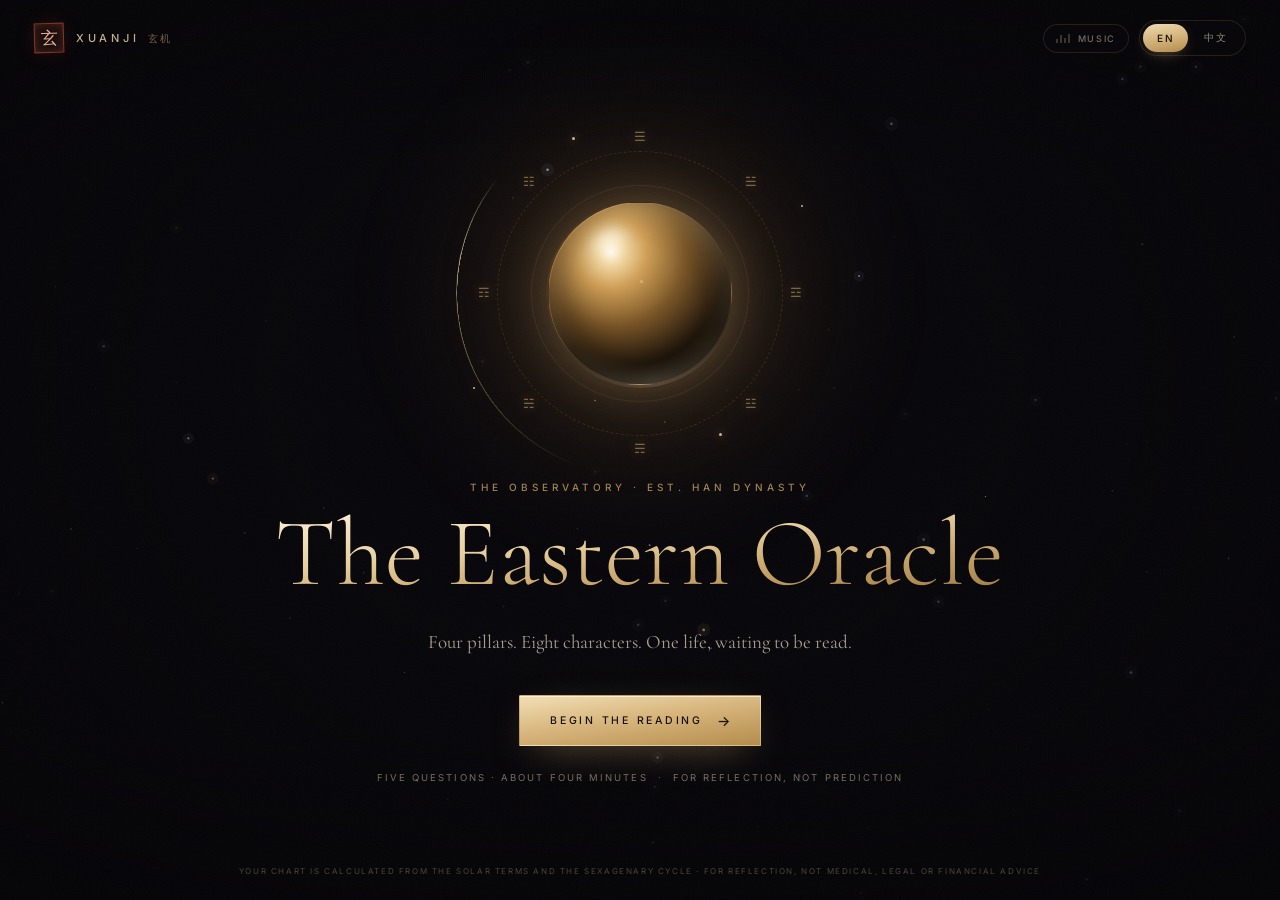
==== commit cb6d9515: "移动端体验优化：日期键盘输入、确认页溢出修复、八卦环提速 - 日期输入：新增「日历 / 键盘输入」双模式切换，键盘模式可   直接输入年月日数字（手机无需原生 picker），保留原生 picker " ====
--- a/index.html
+++ b/index.html
@@ -367,7 +367,7 @@
 .orb-trigrams {
   position: absolute;
   inset: 0;
-  animation: spin 150s linear infinite;
+  animation: spin 50s linear infinite;
 }
 
 .orb-trigrams span {
@@ -915,6 +915,83 @@
 .crow-edit:hover { color: var(--gold-hi); border-color: var(--gold-dim); }
 
 .confirm-tz { margin-top: 14px; font-size: 9px; letter-spacing: .16em; color: rgba(145, 136, 121, .6); }
+
+/* ---------- date mode switch & manual part inputs ---------- */
+
+.mode-switch {
+  display: inline-flex;
+  align-self: flex-start;
+  gap: 6px;
+  margin-bottom: 18px;
+  padding: 4px;
+  border: 1px solid rgba(200, 165, 106, .22);
+  border-radius: 3px;
+  background: rgba(20, 17, 24, .4);
+}
+
+.mode-switch button {
+  background: none;
+  border: 0;
+  padding: 7px 14px;
+  font-family: var(--sans);
+  font-size: 10px;
+  letter-spacing: .16em;
+  text-transform: uppercase;
+  color: rgba(145, 136, 121, .8);
+  cursor: pointer;
+  transition: color .3s, background .3s;
+}
+
+html[lang="zh"] .mode-switch button { font-family: var(--zh); letter-spacing: .14em; }
+
+.mode-switch button.on {
+  background: rgba(200, 165, 106, .14);
+  color: var(--gold-hi);
+}
+
+#fDate.hidden { display: none; }
+
+.date-parts {
+  display: none;
+  gap: 18px;
+  align-items: flex-end;
+  flex-wrap: wrap;
+}
+
+.date-parts.on { display: flex; }
+
+.date-part {
+  position: relative;
+  flex: 0 0 auto;
+  display: flex;
+  flex-direction: column;
+}
+
+.date-part.dp4 { width: 128px; }
+.date-part.dp2 { width: 72px; }
+
+.date-part .inp {
+  width: 100%;
+  text-align: center;
+  font-family: var(--sans);
+  font-size: clamp(18px, 2.2vw, 24px);
+  letter-spacing: .08em;
+  padding: 12px 4px 14px;
+}
+
+.date-part-label {
+  position: absolute;
+  right: 0;
+  bottom: -20px;
+  font-size: 9px;
+  letter-spacing: .2em;
+  color: rgba(145, 136, 121, .65);
+  white-space: nowrap;
+}
+
+html[lang="zh"] .date-part-label { font-family: var(--zh); letter-spacing: .3em; }
+
+.date-parts.on { margin-bottom: 26px; }
 
 .ask-actions {
   display: flex;
@@ -2159,6 +2236,17 @@
   .summary-seal { display: none; }
   .year-row { grid-template-columns: 52px 92px 40px 1fr; gap: 8px; }
   .luck { flex: 0 0 84px; }
+
+  /* make the confirm button reachable on short viewports */
+  #stage-dialogue {
+    overflow-y: auto;
+    overscroll-behavior: contain;
+  }
+  #stage-dialogue.on { scroll-behavior: smooth; }
+  .dialogue {
+    align-items: start;
+    min-height: 0;
+  }
 }
 
 @media (max-width: 520px) {
@@ -2172,6 +2260,10 @@
   .gender { grid-template-columns: 1fr 1fr; }
   .crow { grid-template-columns: 80px 1fr auto; }
   .inp { font-size: 22px; }
+  .date-parts { gap: 10px; margin-bottom: 24px; }
+  .date-part.dp4 { width: 104px; }
+  .date-part.dp2 { width: 60px; }
+  .date-part .inp { font-size: 20px; padding: 10px 2px 12px; }
 }
 
 /* ---------- reduced motion ---------- */
@@ -2849,7 +2941,9 @@
     },
     date: {
       q: L('Now the day the world first felt your weight. When were you born?', '那么，世界第一次感到你重量的那天——你生于何时？'),
-      hint: L('Date of birth', '出生日期')
+      hint: L('Date of birth', '出生日期'),
+      manual: L('Keyboard', '键盘输入'),
+      picker: L('Calendar', '日历选择')
     },
     time: {
       q: L('And at what hour? The old readers kept time by incense and shadow.', '又是哪一个时辰？古人以香与影计时。'),
@@ -3827,6 +3921,7 @@
     step: 0,
     page: 0,
     chart: null,
+    dateMode: 'picker',
     form: { name: '', date: '', time: '', gender: '', place: '', tz: browserTz }
   };
 
@@ -4094,8 +4189,32 @@
       </div>`;
     }
     if (key === 'date') {
+      const [y, m, d] = f.date ? f.date.split('-') : [];
+      const partsHTML = () => {
+        const now = new Date();
+        const maxDay = (mm, yy) => new Date(yy, mm, 0).getDate();
+        const dayCap = (m ? maxDay(+m, +y || now.getFullYear()) : 31);
+        const parts = [
+          { id: 'fYear', label: state.lang === 'zh' ? '年' : 'YYYY', val: y || '', len: 4, min: 1900, max: now.getFullYear(), next: 'fMonth' },
+          { id: 'fMonth', label: state.lang === 'zh' ? '月' : 'MM', val: m || '', len: 2, min: 1, max: 12, next: 'fDay' },
+          { id: 'fDay', label: state.lang === 'zh' ? '日' : 'DD', val: d || '', len: 2, min: 1, max: dayCap }
+        ];
+        return `<div class="date-parts${state.dateMode === 'manual' ? ' on' : ''}" id="fDateParts">
+          ${parts.map(p => `<div class="date-part dp${p.len}">
+            <input id="${p.id}" class="inp" inputmode="numeric" autocomplete="off" data-part="${p.id}"
+              data-len="${p.len}" data-min="${p.min}" data-max="${p.max}" data-next="${p.next || ''}"
+              value="${esc(p.val)}" placeholder="${'0'.repeat(p.len)}" maxlength="${p.len}" />
+            <span class="date-part-label">${esc(p.label)}</span>
+          </div>`).join('')}
+        </div>`;
+      };
       return `<div class="field">
+        <div class="mode-switch" id="fDateSwitch" role="group" aria-label="Date input mode">
+          <button type="button" data-mode="picker" class="${state.dateMode === 'picker' ? 'on' : ''}">${esc(t(UI.date.picker))}</button>
+          <button type="button" data-mode="manual" class="${state.dateMode === 'manual' ? 'on' : ''}">${esc(t(UI.date.manual))}</button>
+        </div>
         <input id="fDate" class="inp inp-big" type="date" min="1900-01-01" max="${todayStr()}" value="${esc(f.date)}" />
+        ${partsHTML()}
         <p class="field-hint">${esc(t(UI.date.hint))}</p>
       </div>`;
     }
@@ -4224,9 +4343,54 @@
       inp.addEventListener('input', () => { state.form.name = inp.value; });
     }
     if (key === 'date') {
-      const inp = $('#fDate');
-      inp.addEventListener('input', () => { state.form.date = inp.value; update(); });
-      inp.addEventListener('change', () => { state.form.date = inp.value; update(); });
+      const picker = $('#fDate');
+      picker.addEventListener('input', () => {
+        state.form.date = picker.value;
+        syncManualParts();
+        update();
+      });
+      picker.addEventListener('change', () => {
+        state.form.date = picker.value;
+        syncManualParts();
+        update();
+      });
+      const dayInp = $('#fDay');
+      const syncManualParts = () => {
+        const [y, m, d] = (state.form.date || '').split('-');
+        $('#fYear').value = y || '';
+        $('#fMonth').value = m || '';
+        $('#fDay').value = d || '';
+        if (y && m) dayInp.dataset.max = new Date(+y, +m, 0).getDate();
+      };
+      const wire = id => {
+        const inp = $(id);
+        inp.addEventListener('input', () => {
+          let v = inp.value.replace(/\D/g, '').slice(0, +inp.dataset.len);
+          inp.value = v;
+          const yv = $('#fYear').value, mv = $('#fMonth').value;
+          if ((id === '#fYear' && v.length === 4) || (id === '#fMonth' && yv.length === 4)) {
+            dayInp.dataset.max = new Date(+yv, +mv || 1, 0).getDate() || 31;
+          }
+          const y = +yv, m = +mv, d = +$('#fDay').value;
+          state.form.date = (yv.length === 4 && y >= 1900 && y <= 2026 && m >= 1 && m <= 12 && d >= 1 && d <= 31)
+            ? yv + '-' + pad(m) + '-' + pad(d) : '';
+          picker.value = state.form.date;
+          update();
+          const nx = inp.dataset.next && $(inp.dataset.next);
+          if (inp.value.length >= +inp.dataset.len && nx) nx.focus();
+        });
+      };
+      ['#fYear', '#fMonth', '#fDay'].forEach(wire);
+      $$('#fDateSwitch button').forEach(b => b.addEventListener('click', () => {
+        state.dateMode = b.dataset.mode;
+        $$('#fDateSwitch button').forEach(x => x.classList.toggle('on', x === b));
+        picker.classList.toggle('hidden', state.dateMode === 'manual');
+        $('#fDateParts').classList.toggle('on', state.dateMode === 'manual');
+        if (state.dateMode === 'manual') {
+          syncManualParts();
+          $('#fYear').focus({ preventScroll: true });
+        }
+      }));
     }
     if (key === 'time') {
       const inp = $('#fTime');
@@ -4785,6 +4949,7 @@
     state.chart = null;
     state.page = 0;
     state.step = 0;
+    state.dateMode = 'picker';
     state.form = { name: '', date: '', time: '', gender: '', place: '', tz: browserTz };
     showStage('intro');
   }
